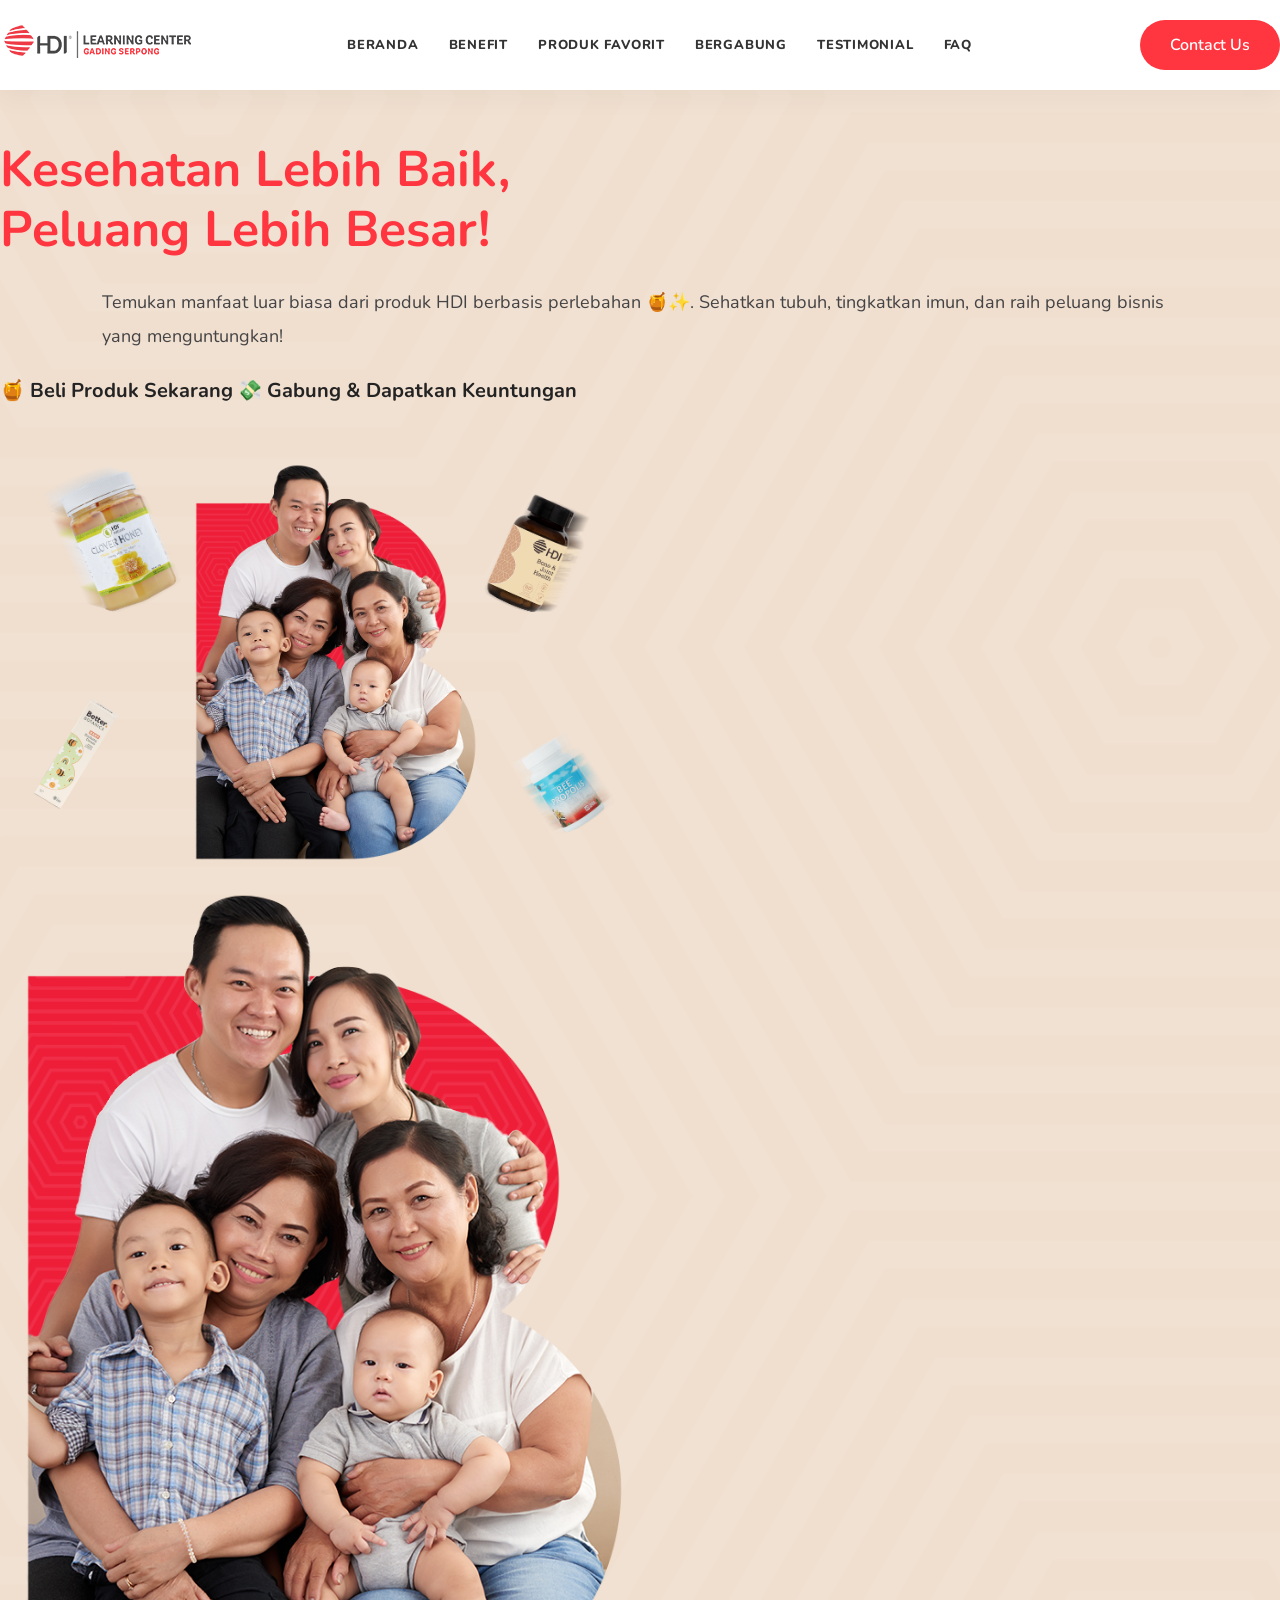
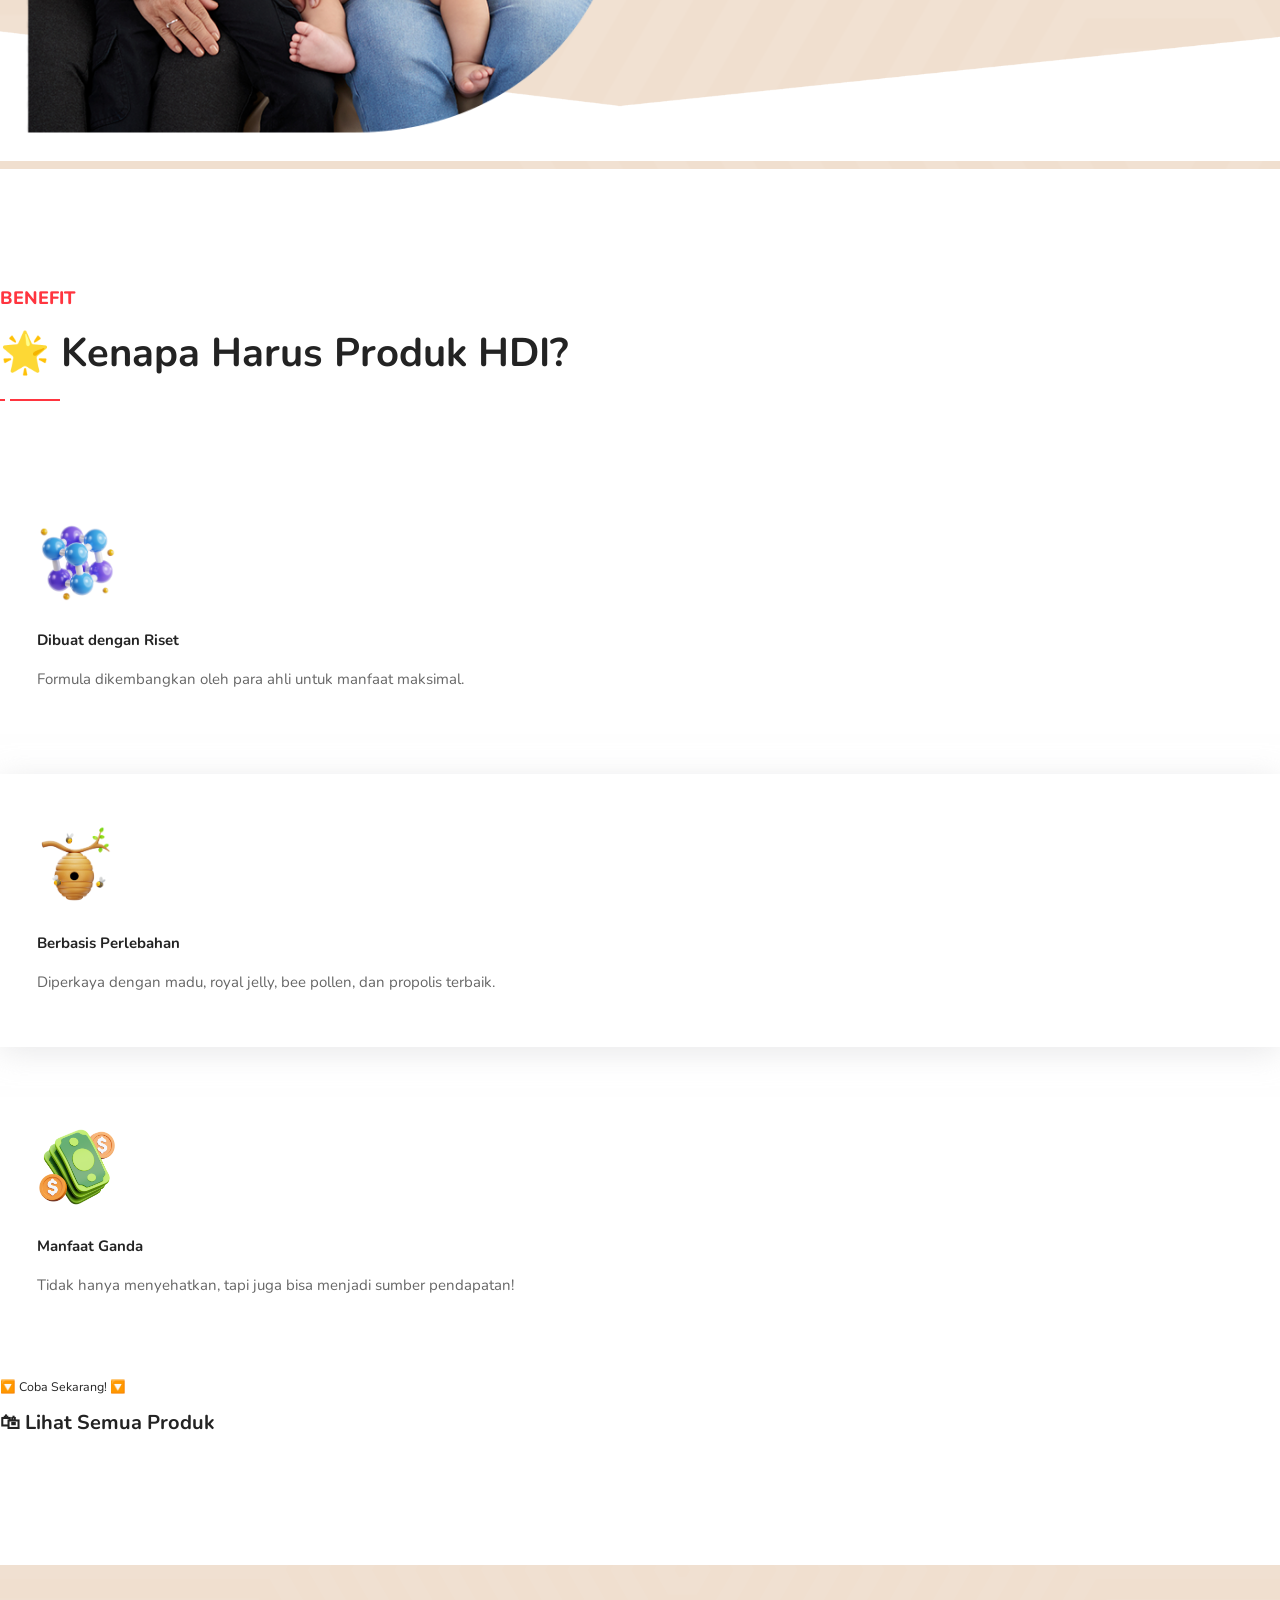
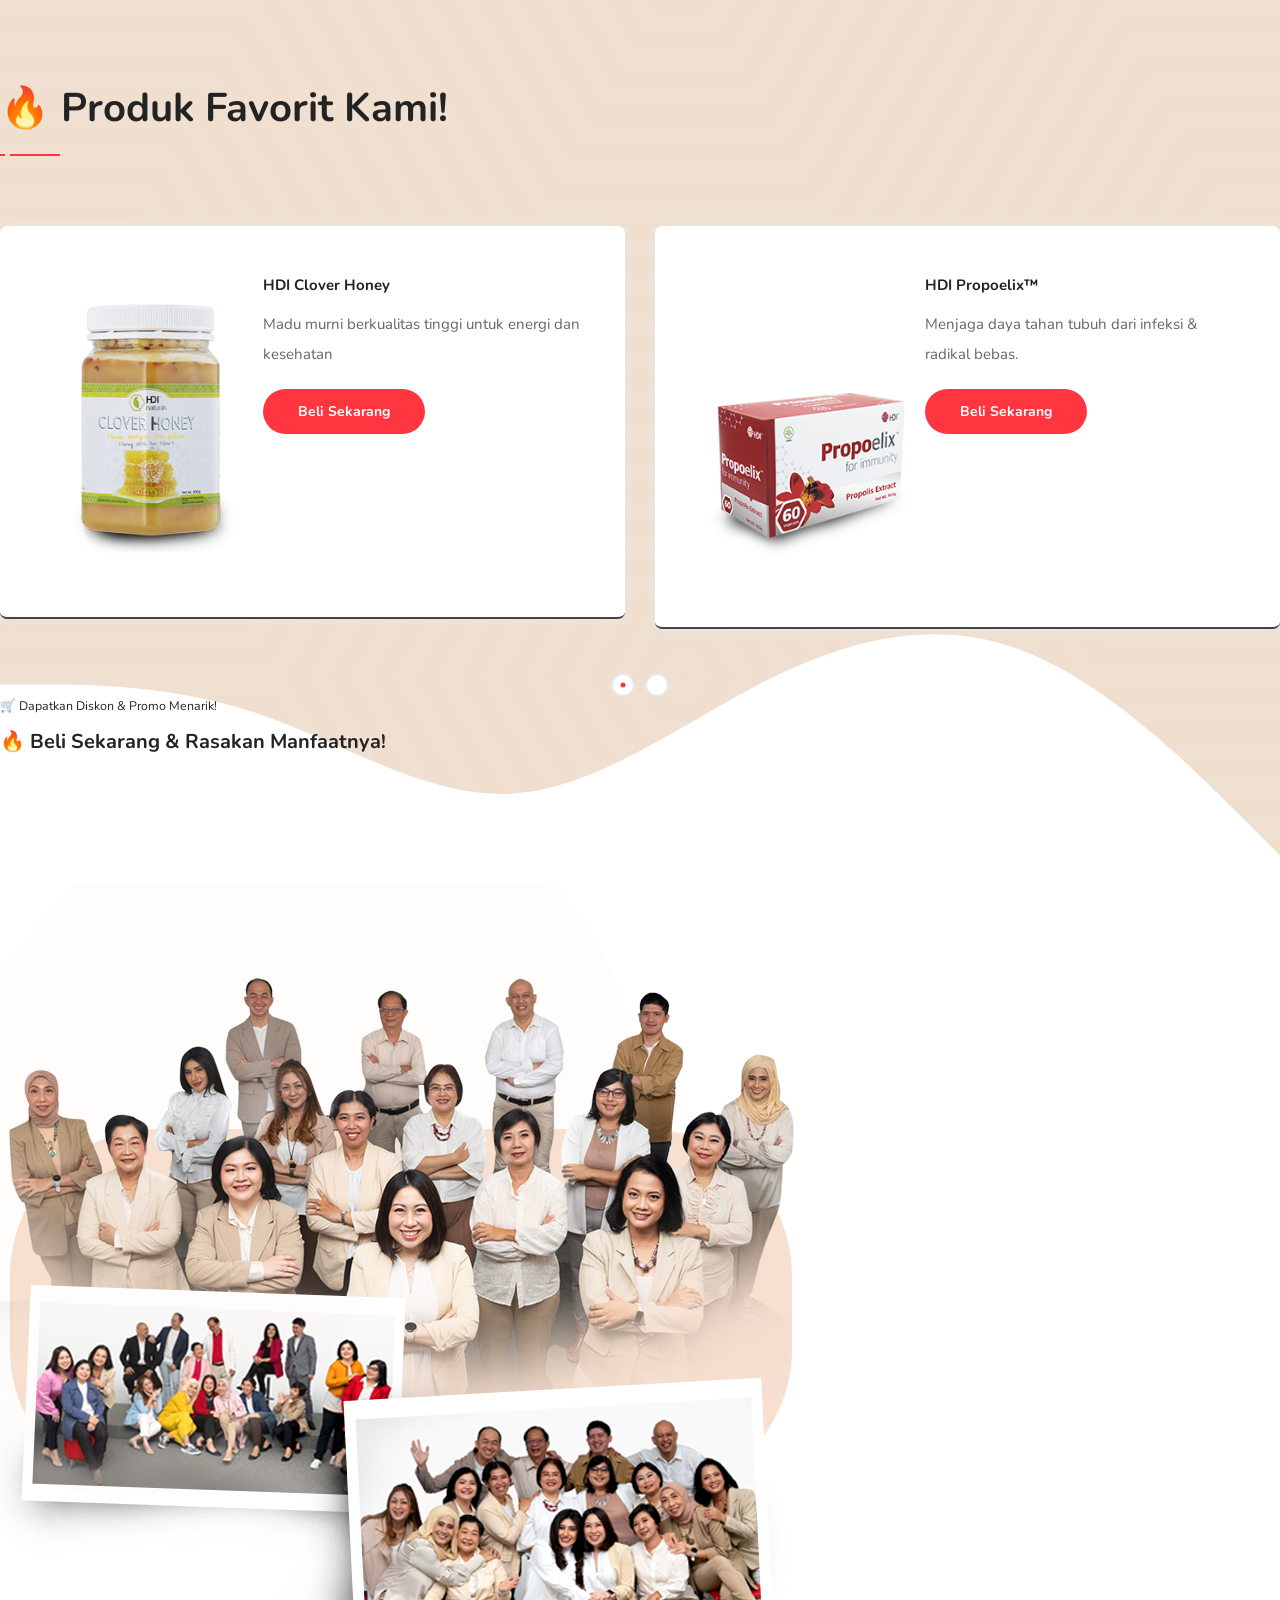
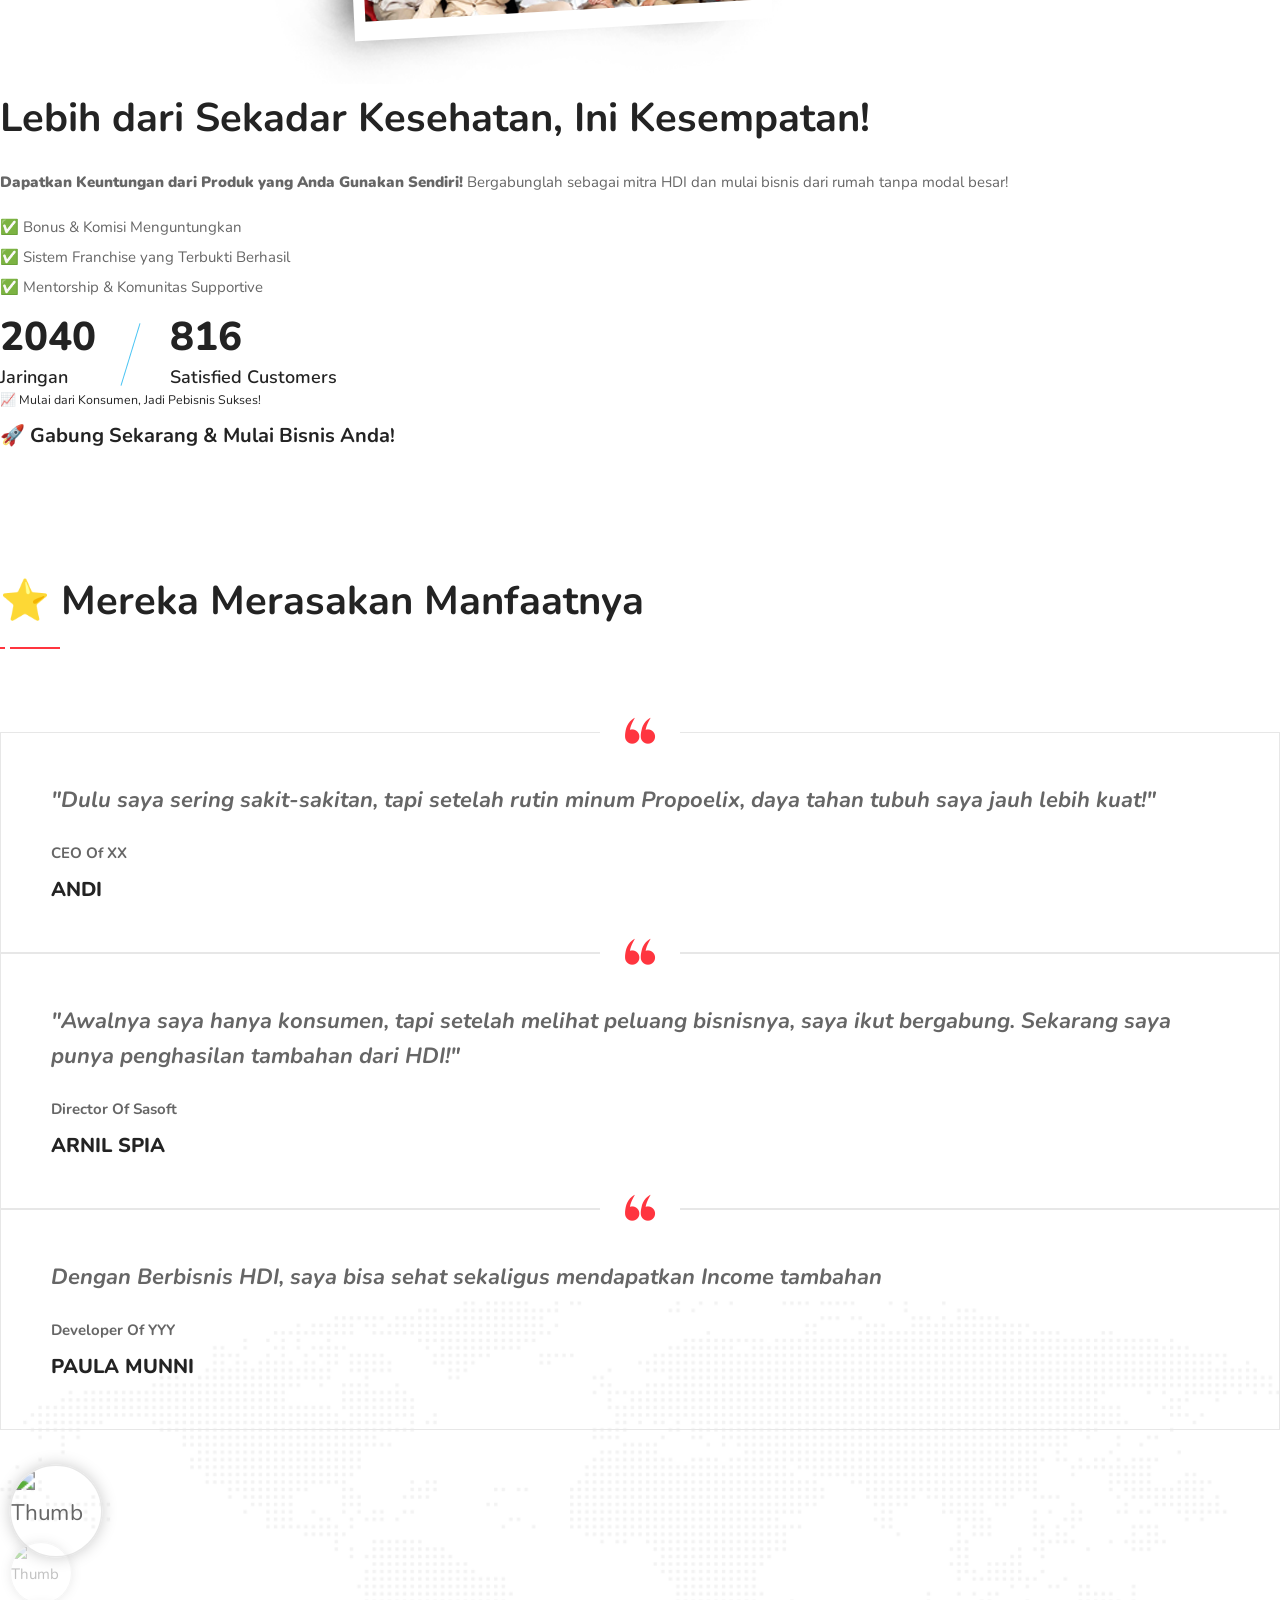
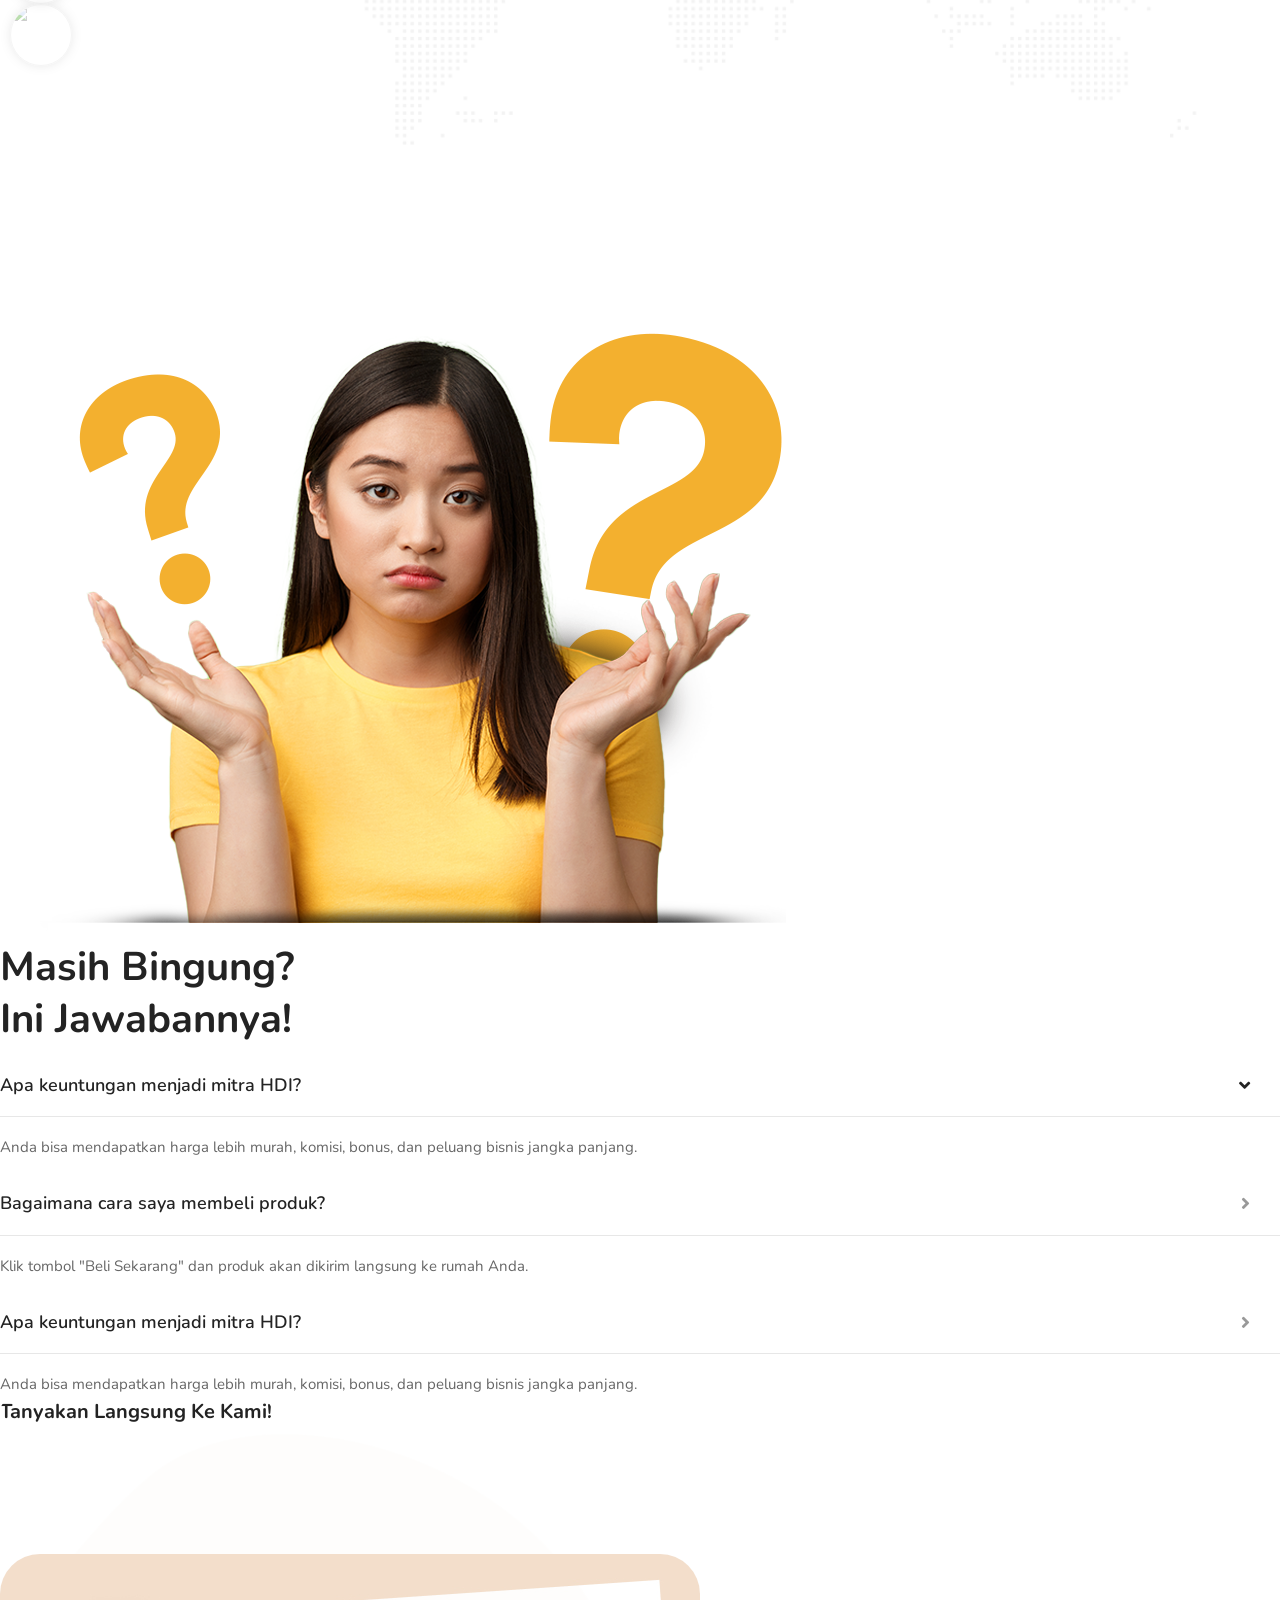
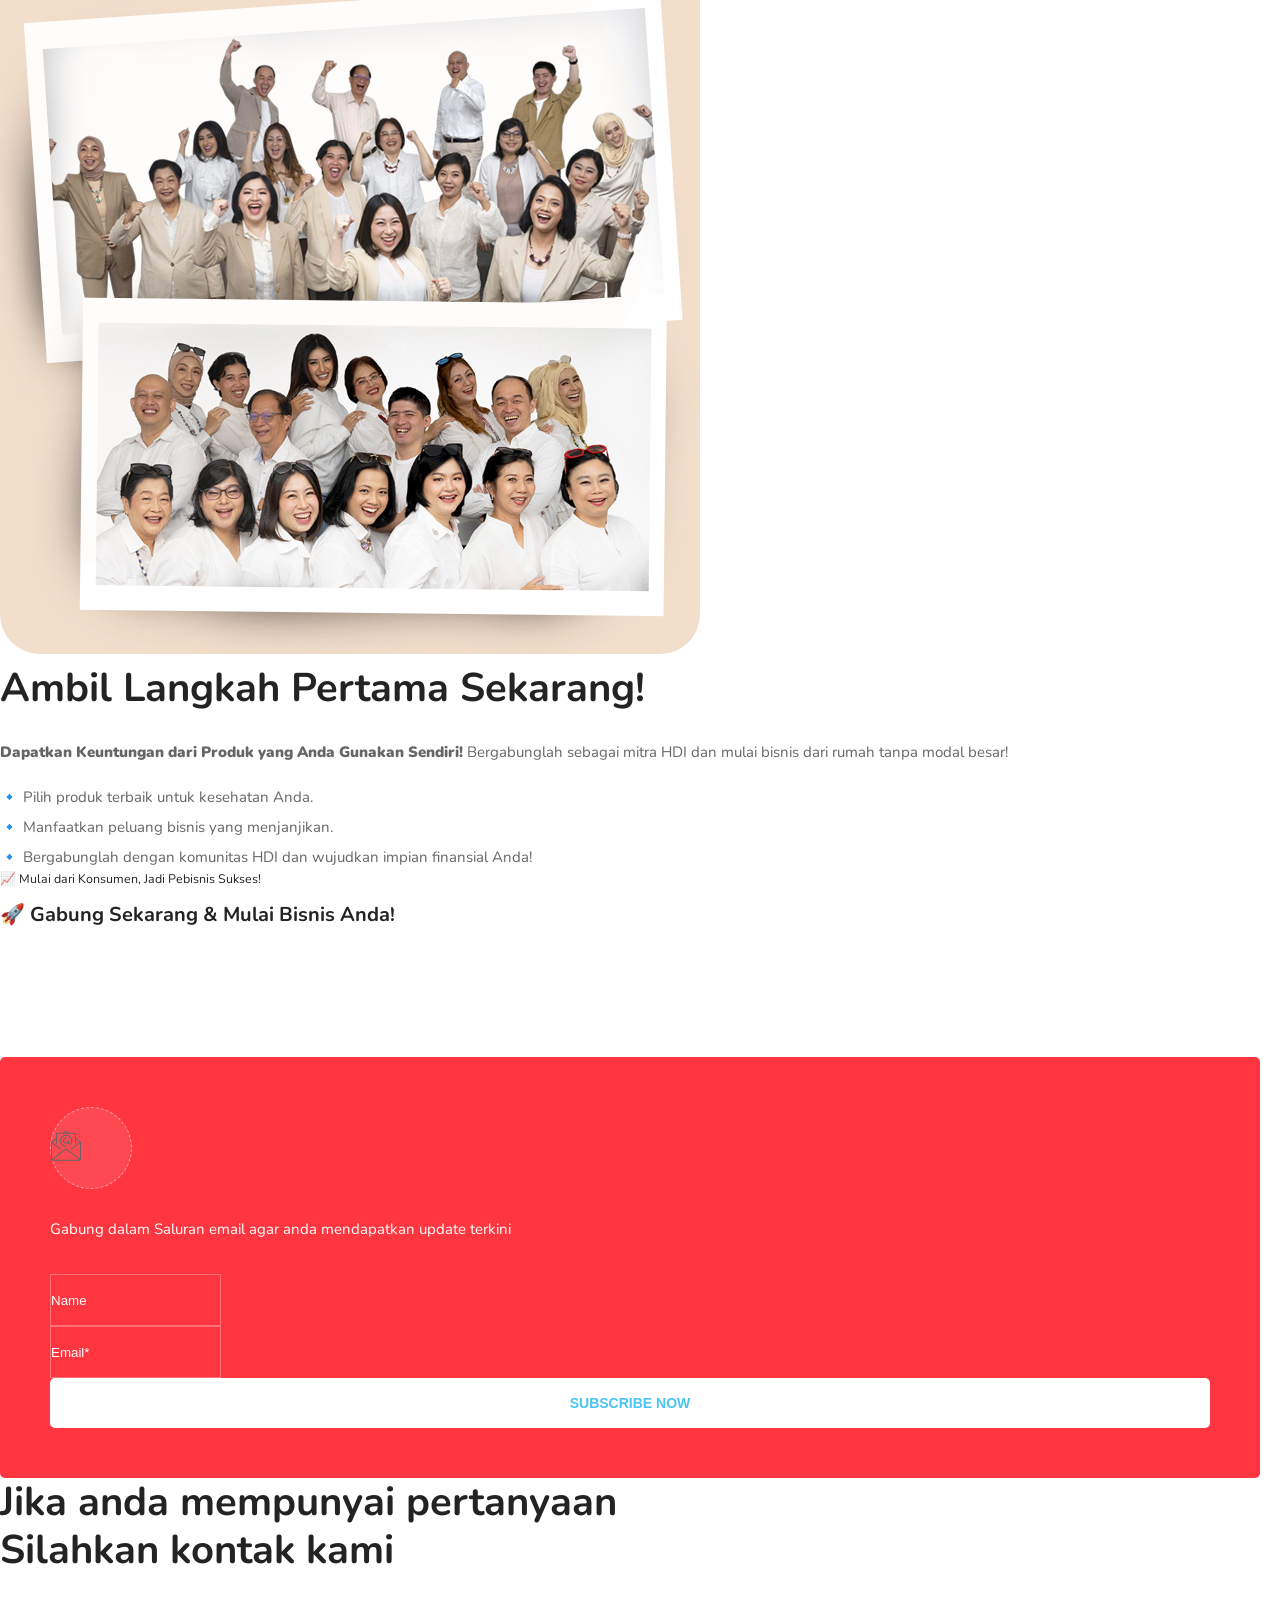
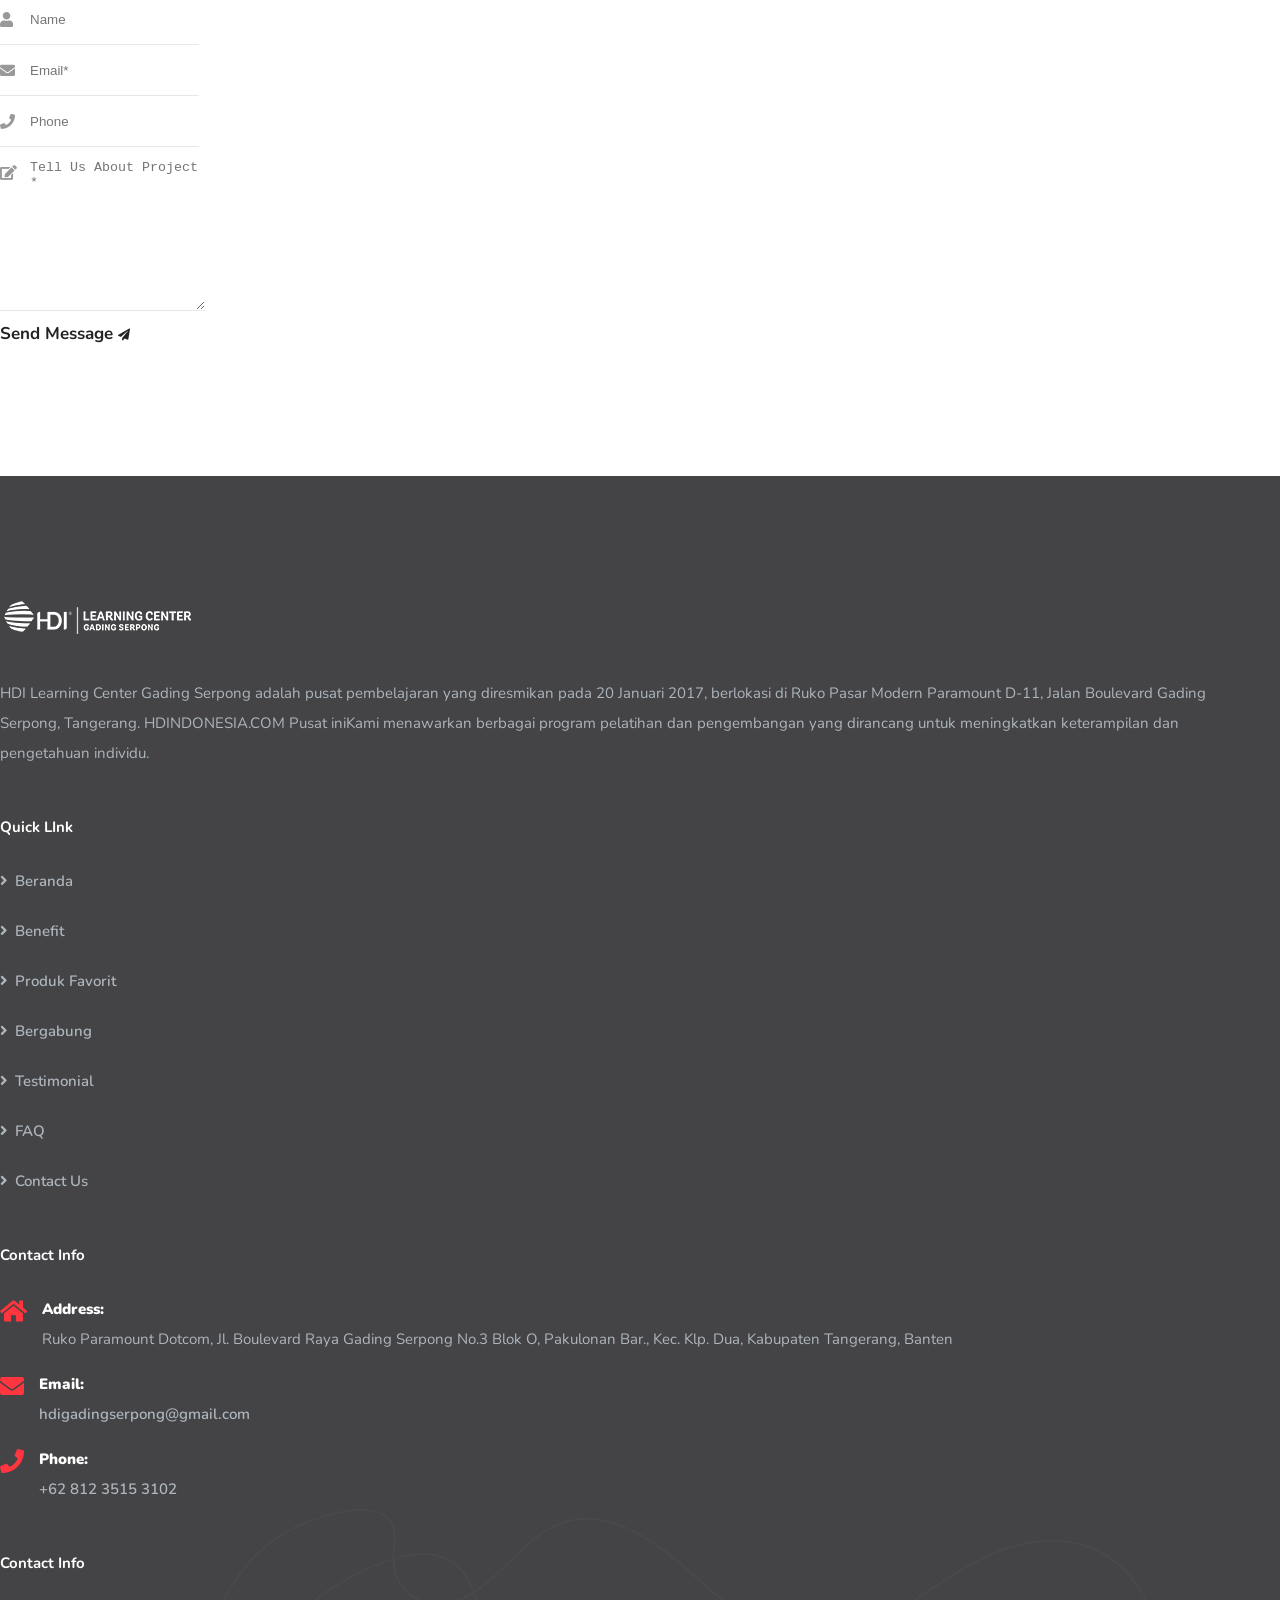
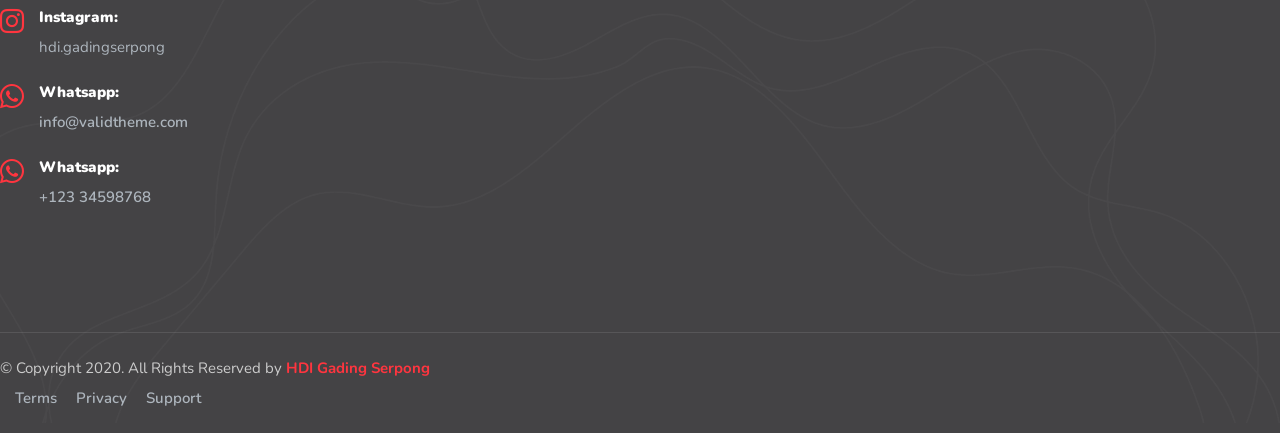
==== index.html @ 2758fa8b "first" ====
<!DOCTYPE html>
<html lang="en">

<head>
    <!-- ========== Meta Tags ========== -->
    <meta charset="utf-8">
    <meta http-equiv="X-UA-Compatible" content="IE=edge">
    <meta name="viewport" content="width=device-width, initial-scale=1">
    <meta name="description" content="Sasoft - Software Landing Page">

    <!-- ========== Page Title ========== -->
    <title>Promo HDI Gading Serpong</title>

    <!-- ========== Favicon Icon ========== -->
    <!-- <link rel="shortcut icon" href="assets/img/favicon.png" type="image/x-icon"> -->
    <link rel="apple-touch-icon" sizes="57x57" href="assets/favicon/apple-icon-57x57.png">
    <link rel="apple-touch-icon" sizes="60x60" href="assets/favicon/apple-icon-60x60.png">
    <link rel="apple-touch-icon" sizes="72x72" href="assets/favicon/apple-icon-72x72.png">
    <link rel="apple-touch-icon" sizes="76x76" href="assets/favicon/apple-icon-76x76.png">
    <link rel="apple-touch-icon" sizes="114x114" href="assets/favicon/apple-icon-114x114.png">
    <link rel="apple-touch-icon" sizes="120x120" href="assets/favicon/apple-icon-120x120.png">
    <link rel="apple-touch-icon" sizes="144x144" href="assets/favicon/apple-icon-144x144.png">
    <link rel="apple-touch-icon" sizes="152x152" href="assets/favicon/apple-icon-152x152.png">
    <link rel="apple-touch-icon" sizes="180x180" href="assets/favicon/apple-icon-180x180.png">
    <link rel="icon" type="image/png" sizes="192x192"  href="assets/favicon/android-icon-192x192.png">
    <link rel="icon" type="image/png" sizes="32x32" href="assets/favicon/favicon-32x32.png">
    <link rel="icon" type="image/png" sizes="96x96" href="assets/favicon/favicon-96x96.png">
    <link rel="icon" type="image/png" sizes="16x16" href="assets/favicon/favicon-16x16.png">
    <link rel="manifest" href="assets/favicon/manifest.json">
    <meta name="msapplication-TileColor" content="#ffffff">
    <meta name="msapplication-TileImage" content="assets/favicon/ms-icon-144x144.png">
    <meta name="theme-color" content="#ffffff">

    <!-- ========== Start Stylesheet ========== -->
    <link href="assets/css/bootstrap.min.css" rel="stylesheet" />
    <link href="assets/css/font-awesome.min.css" rel="stylesheet" />
    <link href="assets/css/themify-icons.css" rel="stylesheet" />
    <link href="assets/css/elegant-icons.css" rel="stylesheet" />
    <link href="assets/css/flaticon-set.css" rel="stylesheet" />
    <link href="assets/css/magnific-popup.css" rel="stylesheet" />
    <link href="assets/css/owl.carousel.min.css" rel="stylesheet" />
    <link href="assets/css/owl.theme.default.min.css" rel="stylesheet" />
    <link href="assets/css/animate.css" rel="stylesheet" />
    <link href="assets/css/bootsnav.css" rel="stylesheet" />
    <link href="assets/css/style3.css" rel="stylesheet">
    <link href="assets/css/responsive.css" rel="stylesheet" />
    <link href="assets/vendor/bootstrap-icons/font/bootstrap-icons.css" rel="stylesheet" />
    <!-- ========== End Stylesheet ========== -->



    <!-- ========== Google Fonts ========== -->
    <link href="https://fonts.googleapis.com/css2?family=Nunito:wght@200;300;400;600;700;800&display=swap" rel="stylesheet">

</head>

<body>

  <!-- Preloader Start -->
    <div class="se-pre-con"></div>
    <!-- Preloader Ends -->

    <!-- Header 
    ============================================= -->
    <header id="home">

        <!-- Start Navigation -->
        <nav class="navbar navbar-default navbar-sticky bootsnav on no-full">

            <div class="container">

                <!-- Start Atribute Navigation -->
                <div class="attr-nav">
                    <ul>
                        <li class="button"><a href="#contact" style="background-color: var(--red-hdi);">Contact Us</a></li>
                        <!-- <a href="#">Test</a> -->
                    </ul>
                </div>        
                <!-- End Atribute Navigation -->

                <!-- Start Header Navigation -->
                <div class="navbar-header">
                    <button type="button" class="navbar-toggle" data-toggle="collapse" data-target="#navbar-menu">
                        <i class="fa fa-bars"></i>
                    </button>
                    <a class="navbar-brand" href="index.html">
                        <img src="assets/img/logo.png" class="logo" alt="Logo">
                    </a>
                </div>
                <!-- End Header Navigation -->

                <!-- Collect the nav links, forms, and other content for toggling -->
                <div class="collapse navbar-collapse" id="navbar-menu">
                    <ul class="nav navbar-nav navbar-center" data-in="#" data-out="#">

                        <li>
                            <a class="smooth-menu" href="#hero">Beranda</a>
                        </li>

                        <li>
                            <a class="smooth-menu" href="#benefit">Benefit</a>
                        </li>
                        <li>
                            <a class="smooth-menu" href="#favorit">Produk favorit</a>
                        </li>
                        <li>
                            <a class="smooth-menu" href="#bergabung">Bergabung</a>
                        </li>

                        <li>
                            <a class="smooth-menu" href="#testimonial">Testimonial</a>
                        </li>
                        
                        <li>
                            <a class="smooth-menu" href="#faq">Faq</a>
                        </li>
                        
                        
                    </ul>
                </div><!-- /.navbar-collapse -->
            </div>
        </nav>
        <!-- End Navigation -->

    </header>
    <!-- End Header -->

    <!-- Start Banner 
    ============================================= -->
    <div id="hero" class="banner-area solid-nav text-capitalized auto-height text-center bg-theme bg-cover" style="background-image: url(assets/img/shape/pattern-hdi.png);">
        <div class="container">
            <div class="content-box">

                <div class="row align-center">
                    <div class="col-lg-8 offset-lg-2 info">
                        <h2 class="wow fadeInDown red-hdi" data-wow-duration="1s"><strong>Kesehatan Lebih Baik,<br> Peluang Lebih Besar!</strong></h2>
                        <p class="wow fadeInLeft black-hdi" data-wow-duration="1.5s">
                            Temukan manfaat luar biasa dari produk HDI berbasis perlebahan 🍯✨. Sehatkan tubuh, tingkatkan imun, dan raih peluang bisnis yang menguntungkan!
                        </p>
                        <!-- <a class="popup-youtube relative video-play-button" href="https://www.youtube.com/watch?v=owhuBrGIOsE">
                            <i class="fa fa-play"></i>
                        </a> -->

                        
                        <!-- <a class="btn btn-success btn-lg px-lg-5 py-lg-3 my-lg-1 mx-lg-1 px-5 py-3 text-light" href="#" style="visibility: visible; animation-duration: 1.8s; animation-name: fadeInDown; border-radius: 30px !important;" data-wow-duration="1.8s"> 🍯 Beli Produk Sekarang</a> -->
                        <a class="btn btn-success w-100 w-md-75  py-4 text-light" href="#" style="visibility: visible; animation-duration: 1.8s; animation-name: fadeInDown; border-radius: 30px !important;font-size: 20px;" data-wow-duration="1.8s"> 🍯 Beli Produk Sekarang</a>
                        
                        <a class="btn btn-danger w-100 w-md-75 py-4 text-light" href="#" style="visibility: visible; animation-duration: 1.8s; animation-name: fadeInDown; border-radius: 30px !important;font-size: 20px;background-color: var(red-hdi) !important;" data-wow-duration="1.8s"> 💸 Gabung & Dapatkan Keuntungan</a></a>
                        <!-- <a class="btn btn-outline-danger px-lg-5 py-lg-3 my-lg-1 mx-lg-1 px-3 py-3  btn-lg" href="#" style="visibility: visible; animation-duration: 1.8s; animation-name: fadeInDown; border-radius: 30px !important;" data-wow-duration="1.8s"> 💸 Gabung & Dapatkan Keuntungan</a> -->
                    </div>

                    <div class="col-lg-10 offset-lg-1 wow fadeInUp" data-wow-duration="1s">
                        <div class="thumb-innner">
                            <img class="img-fluid image-hero mt-lg-0 d-none d-md-block d-lg-block mx-auto w-75" src="assets/img/hero_laptop.png" alt="Thumb">
                            <img class="img-fluid image-hero d-block d-md-none d-lg-none mt-lg-0" src="assets/img/hero.png" alt="Thumb">
                        </div>
                    </div>

                </div>
            </div>
        </div>
        <!-- Shape -->
        <div class="fixed-shape-bottom">
            <img src="assets/img/shape/3.png" alt="Shape">
        </div>
        <!-- End Shape -->
    </div>
    <!-- End Banner -->


    <!-- From Index5 -->
    <div id="benefit" class="features-area default-padding">
        <div class="container">
            <div class="row">
                <div class="col-lg-8 offset-lg-2">
                    <div class="site-heading text-center ">
                        <h5 style="color:var(--red-hdi) !important;">Benefit</h5>
                        <h2 class="area-title">🌟 Kenapa Harus Produk HDI?</h2>
                        <div class="devider"></div>
                    </div>
                </div>
            </div>
        </div>
        <div class="container">
            <div class="features-items text-center">
                <div class="row d-flex justify-content-center">
                    <!-- Single Item -->
                    <div class="single-item col-lg-3 col-md-3">
                        <div class="item">
                            <div class="icon">
                                <!-- <i class="flaticon-label"></i> -->
                                <img src="assets/img/illustration/riset.png" alt="">
                            </div>
                            <h4>Dibuat dengan Riset</h4>
                            <p>
                                Formula dikembangkan oleh para ahli untuk manfaat maksimal.                           </p>
                        </div>
                    </div>
                    <!-- End Single Item -->
                    <!-- Single Item -->
                    <div class="single-item col-lg-3 col-md-3">
                        <div class="item">
                            <div class="icon">
                                <!-- <i class="flaticon-speech-bubble"></i> -->
                                <img src="assets/img/illustration/bee.png" alt="">

                            </div>
                            <h4>Berbasis Perlebahan</h4>
                            <p>
                                Diperkaya dengan madu, royal jelly, bee pollen, dan propolis terbaik.
                                                        </p>
                        </div>
                    </div>

                    <!-- End Single Item -->
                    <!-- Single Item -->
                    <div class="single-item col-lg-3 col-md-3">
                        <div class="item">
                            <div class="icon">
                                <!-- <i class="flaticon-file"></i> -->
                                <img src="assets/img/illustration/income.png" alt="">

                            </div>
                            <h4>Manfaat Ganda</h4>
                            <p>
                                Tidak hanya menyehatkan, tapi juga bisa menjadi sumber pendapatan!                            </p>
                        </div>
                    </div>
                    <!-- End Single Item -->


                    <div class="col-lg-12">

                        <h5 class="mt-4">🔽 Coba Sekarang! 🔽</h5>
                        <!-- <a class="btn btn-success w-50 py-4 mt-4 mb-5 text-light" href="#" style="visibility: visible; animation-duration: 1.8s; animation-name: fadeInDown; border-radius: 30px !important;font-size: 20px;" data-wow-duration="1.8s"> 🍯 Beli Produk Sekarang</a> -->
                        <a class="btn btn-success w-100 w-md-75 mt-0 mt-lg-5 py-4 text-light mb-5" href="#" style="visibility: visible; animation-duration: 1.8s; animation-name: fadeInDown; border-radius: 30px !important;font-size: 20px;" data-wow-duration="1.8s"> 🛍 Lihat Semua Produk</a>
                    </div>

                    
                </div>
            </div>
        </div>



    </div>

    <!-- Star Services Area
    ============================================= -->
    <!-- <div id="features" class="services-area default-padding">
        <div class="container">
            <div class="row">
                <div class="col-lg-8 offset-lg-2">
                    <div class="site-heading text-center">
                        <h2 class="area-title">🌟 Kenapa Harus Produk HDI?</h2>
                        <div class="devider"></div>
                        <p>
                            Outlived no dwelling denoting in peculiar as he believed. Behaviour excellent middleton be as it curiosity departure ourselves very extreme future. 
                        </p>
                    </div>
                </div>
            </div>
        </div>
        <div class="container-full">
            <div class="col-lg-12">
                <div class="services-box services-carousel owl-carousel owl-theme">
                  
                   <div class="item">
                       <div class="icon">
                           <i class="flaticon-drag"></i>
                       </div>
                       <div class="info">
                           <h4>Drag And Drop</h4>
                           <p>
                               Passage weather as up am exposed. And natural related man subject. Eagerness get situation his was delighted
                           </p>
                       </div>
                   </div>
                   
                  
                   <div class="item">
                       <div class="icon">
                           <i class="flaticon-website"></i>
                       </div>
                       <div class="info">
                           <h4>Fully Customizable</h4>
                           <p>
                               Passage weather as up am exposed. And natural related man subject. Eagerness get situation his was delighted
                           </p>
                       </div>
                   </div>
                   
                  
                   <div class="item">
                       <div class="icon">
                           <i class="flaticon-integration"></i>
                       </div>
                       <div class="info">
                           <h4>App Integration</h4>
                           <p>
                               Passage weather as up am exposed. And natural related man subject. Eagerness get situation his was delighted
                           </p>
                       </div>
                   </div>
                   
                  
                   <div class="item">
                       <div class="icon">
                           <i class="flaticon-rgb-1"></i>
                       </div>
                       <div class="info">
                           <h4>Color Schemes</h4>
                           <p>
                               Passage weather as up am exposed. And natural related man subject. Eagerness get situation his was delighted
                           </p>
                       </div>
                   </div>
                   
                  
                   <div class="item">
                       <div class="icon">
                           <i class="flaticon-resolution-1"></i>
                       </div>
                       <div class="info">
                           <h4>High Resolution</h4>
                           <p>
                               Passage weather as up am exposed. And natural related man subject. Eagerness get situation his was delighted
                           </p>
                       </div>
                   </div>
                   
                </div>
            </div>
        </div>
    </div> -->
    <!-- End Services Area -->

    <div id="favorit" class="features-carousel-area carousel-shadow half-bg bg-cream default-padding" style="background-image: url(assets/img/shape/pattern-hdi.png);">
        <!-- Fixed Shape -->
        <div class="shape-bottom">
            <img src="assets/img/shape/1.svg" alt="Shape">
        </div>
        <!-- End Fixed Shape -->
        <div class="container">
            <div class="row">
                <div class="col-lg-8 offset-lg-2">
                    <div class="site-heading text-center">
                        <h2 class="area-title">🔥 Produk Favorit Kami!</h2>
                        <div class="devider"></div>
                    </div>
                </div>
            </div>
        </div>
        <div class="container">
            <div class="row">
                <div class="col-lg-12">
                    <div class="feature-2-col-carousel owl-carousel owl-theme">
                        <!-- Single iTem -->
                        <div class="item">
                            <div class="icon">
                                <!-- <i class="flaticon-label"></i> -->
                                <img src="assets/img/produk/1/ch.png" class="img-fluid w-75 mx-auto" alt="">
                            </div>
                            <div class="info">
                                <h4>HDI Clover Honey </h4>
                                <p>
                                    Madu murni berkualitas tinggi untuk energi dan kesehatan 
                                                                </p>
                                <a class="btn circle btn-gradient btn-sm" href="#">Beli Sekarang</a>
                            </div>
                        </div>
                        <!-- EndSingle iTem -->
                        <!-- Single iTem -->
                        <div class="item">
                            <div class="icon">
                                <!-- <i class="flaticon-label"></i> -->
                                <img src="assets/img/produk/1/p.png" class="img-fluid w-75 mx-auto" alt="">
                            </div>
                            <div class="info">
                                <h4>HDI Propoelix™ </h4>
                                <p>
                                    Menjaga daya tahan tubuh dari infeksi & radikal bebas. 
                                                                </p>
                                <a class="btn circle btn-gradient btn-sm" href="#">Beli Sekarang</a>
                            </div>
                        </div>
                        <!-- EndSingle iTem -->
                        <!-- Single iTem -->
                        <div class="item">
                            <div class="icon">
                                <!-- <i class="flaticon-label"></i> -->
                                <img src="assets/img/produk/1/rj.png" class="img-fluid w-75 mx-auto" alt="">
                            </div>
                            <div class="info">
                                <h4>HDI Royal Jelly</h4>
                                <p>
                                    Nutrisi premium untuk otak, kulit, dan metabolisme tubuh.
                                                                </p>
                                <a class="btn circle btn-gradient btn-sm" href="#">Beli Sekarang</a>
                            </div>
                        </div>
                        <!-- EndSingle iTem -->
                        <!-- Single iTem -->
                        <div class="item">
                            <div class="icon">
                                <!-- <i class="flaticon-label"></i> -->
                                <img src="assets/img/produk/1/py.png" class="img-fluid w-75 mx-auto" alt="">
                            </div>
                            <div class="info">
                                <h4>HDI Pollenergy 520 </h4>
                                <p>
                                    Sumber protein alami untuk vitalitas dan energi harian
                                                                </p>
                                <a class="btn circle btn-gradient btn-sm" href="#">Beli Sekarang</a>
                            </div>
                        </div>
                        <!-- EndSingle iTem -->
                    </div>
                </div>
            </div>
        </div>

        <div class="container">
            <div class="col-lg-12 mt-5">

                <div class="cta d-flex flex-column">
                    <h5 class="mx-auto ">🛒 Dapatkan Diskon & Promo Menarik!</h5>
                <a class="btn btn-success w-100 w-md-75 mt-0 mt-lg-3 py-4 text-light mx-auto mb-5" href="#" style="visibility: visible; animation-duration: 1.8s; animation-name: fadeInDown; border-radius: 30px !important;font-size: 20px;" data-wow-duration="1.8s"> 🔥 Beli Sekarang & Rasakan Manfaatnya!</a>
                </div>

            </div>
        </div>
    </div>

    <!-- Start Our Specialty
    ============================================= -->
    <div class="our-specialty-area mt-5" id="bergabung">
        <!-- Fixed Shape -->
        <div class="shape-left-top shape opacity-default">
            <img src="assets/img/shape/7.png" alt="Shape">
        </div>
        <!-- End Fixed Shape -->
        <div class="container">
            <div class="row align-center">
                <div class="col-lg-6 thumb width-90">
                    <img src="assets/img/peluang.png" alt="Thumb">
                </div>
                <div class="col-lg-6 info">
                    <h2 class="area-title">Lebih dari Sekadar Kesehatan, Ini Kesempatan!</h2>
                    <p>
                        <strong>Dapatkan Keuntungan dari Produk yang Anda Gunakan Sendiri!</strong>
                        
                        Bergabunglah sebagai mitra HDI dan mulai bisnis dari rumah tanpa modal besar!
                    </p>
                    <ul>
                        <li>✅ Bonus & Komisi Menguntungkan</li>
                        <li>✅ Sistem Franchise yang Terbukti Berhasil</li>
                        <li>✅ Mentorship & Komunitas Supportive</li>
                    </ul>
                    <ul class="fun-fact mt-4">
                        <li>
                            <div class="fun-fact">
                                <div class="timer" data-to="3000" data-speed="5000">3000</div>
                                <span class="medium">Jaringan</span>
                            </div>
                        </li>
                        <li>
                            <div class="fun-fact">
                                <div class="timer" data-to="1200" data-speed="5000">1200</div>
                                <span class="medium">Satisfied Customers</span>
                            </div>
                        </li>
                    </ul>
                </div>

                <div class="col-lg-12 mt-5">
                    <div class="cta d-flex flex-column">
                        <h5 class="mx-auto ">📈 Mulai dari Konsumen, Jadi Pebisnis Sukses!</h5>
                    <a class="btn btn-danger w-100 w-md-75 mt-0 mt-lg-3 py-4 text-light mx-auto mb-5" href="#" style="visibility: visible; animation-duration: 1.8s; animation-name: fadeInDown; border-radius: 30px !important;font-size: 20px;" data-wow-duration="1.8s"> 🚀 Gabung Sekarang & Mulai Bisnis Anda!</a>
                    </div>
                    
                </div>

            </div>
        </div>
    </div>
    <!-- End Our Specialty -->

        <!-- Start Testimonials 
    ============================================= -->
    <div  id="testimonial" class="testimonials-area default-padding">

        <!-- Fixed BG -->
        <div class="fixed-bg" style="background-image: url(assets/img/map.svg);"></div>
        <!-- Fixed BG -->
                        
        <div class="container">
            <div class="row">
                <div class="col-lg-8 offset-lg-2">
                    <div class="site-heading text-center">
                        <h2 class="area-title">⭐ Mereka Merasakan Manfaatnya</h2>
                        <div class="devider"></div>
                    </div>
                </div>
            </div>
        </div>
        <div class="container">
            <div class="row">
                <div class="col-lg-8 offset-lg-2">
                    <div class="testimonial-items text-center">
                        <div class="carousel slide" data-ride="carousel" id="testimonial-carousel">
                            <div class="carousel-inner">
                                <div class="carousel-item active">
                                    <i class="flaticon-left-quotes-sign"></i>
                                    <p>
                                        "Dulu saya sering sakit-sakitan, tapi setelah rutin minum Propoelix, daya tahan tubuh saya jauh lebih kuat!" 
                                    </p>
                                    <span>CEO of XX</span>
                                    <h4>andi</h4>
                                </div>
                                <div class="carousel-item">
                                    <i class="flaticon-left-quotes-sign"></i>
                                    <p>
                                        "Awalnya saya hanya konsumen, tapi setelah melihat peluang bisnisnya, saya ikut bergabung. Sekarang saya punya penghasilan tambahan dari HDI!"  
                                    </p>
                                    <span>Director of Sasoft</span>
                                    <h4>Arnil Spia</h4>
                                </div>
                                <div class="carousel-item">
                                    <i class="flaticon-left-quotes-sign"></i>
                                    <p>
                                       Dengan Berbisnis HDI, saya bisa sehat sekaligus mendapatkan Income tambahan
                                    </p>
                                    <span>Developer of YYY</span>
                                    <h4>PaulA Munni</h4>
                                </div>
                            </div>
                            <!-- End Carousel Content -->

                            <!-- Carousel Indicators -->
                            <ol class="carousel-indicators">
                                <li data-target="#testimonial-carousel" data-slide-to="0" class="active">
                                    <img src="https://cdn.theatlantic.com/assets/media/img/nj/2016/1/26/asian-americans-feel-held/jason-shen-headshot.jpg" alt="Thumb">
                                </li>
                                <li data-target="#testimonial-carousel" data-slide-to="1">
                                    <img src="https://imgcdn.stablediffusionweb.com/2024/4/14/e3763149-2cca-4fc3-97af-28e9f6aca81a.jpg" alt="Thumb">
                                </li>
                                <li data-target="#testimonial-carousel" data-slide-to="2">
                                    <img src="https://i.pinimg.com/originals/1b/27/31/1b27319960d6253dceff808d4efc54da.jpg">
                                </li>
                            </ol>
                        </div>
                    </div>
                </div>
            </div>
        </div>
    </div>
    <!-- End Testimonials -->


    <!-- Star Faq
    ============================================= -->
        <div id="faq" class="faq-area default-padding">
            <div class="container">
                <div class="faq-items">
                    <div class="row align-center">

                        <div class="col-lg-6">
                            <div class="thumb wow fadeInLeft" data-wow-delay="0.5s">
                                <img src="assets/img/illustration/faq.png" alt="Thumb">
                            </div>
                        </div>

                        <div class="col-lg-6">
                            <div class="faq-content">
                                <h2 class="area-title">Masih Bingung?<br> Ini Jawabannya!</h2>
                                <div class="accordion" id="accordionExample">
                                    <div class="card">
                                        <div class="card-header" id="headingOne">
                                            <h4 class="mb-0" data-toggle="collapse" data-target="#collapseOne" aria-expanded="true" aria-controls="collapseOne">
                                                Apa keuntungan menjadi mitra HDI?
                                            </h4>
                                        </div>

                                        <div id="collapseOne" class="collapse show" aria-labelledby="headingOne" data-parent="#accordionExample">
                                            <div class="card-body">
                                                <p>
                                                    Anda bisa mendapatkan harga lebih murah, komisi, bonus, dan peluang bisnis jangka panjang.
                                                </p>
                                            </div>
                                        </div>
                                    </div>
                                    <div class="card">
                                        <div class="card-header" id="headingTwo">
                                            <h4 class="mb-0 collapsed" data-toggle="collapse" data-target="#collapseTwo" aria-expanded="false" aria-controls="collapseTwo">
                                                Bagaimana cara saya membeli produk?
                                            </h4>
                                        </div>
                                        <div id="collapseTwo" class="collapse" aria-labelledby="headingTwo" data-parent="#accordionExample">
                                            <div class="card-body">
                                                <p>
                                                    Klik tombol "Beli Sekarang" dan produk akan dikirim langsung ke rumah Anda.
                                                </p>
                                            </div>
                                        </div>
                                    </div>
                                    <div class="card">
                                        <div class="card-header" id="headingFour">
                                            <h4 class="mb-0 collapsed" data-toggle="collapse" data-target="#collapseFour" aria-expanded="false" aria-controls="collapseFour">
                                                Apa keuntungan menjadi mitra HDI?
                                        </h4>
                                        </div>
                                        <div id="collapseFour" class="collapse" aria-labelledby="headingFour" data-parent="#accordionExample">
                                            <div class="card-body">
                                                <p>
                                                    Anda bisa mendapatkan harga lebih murah, komisi, bonus, dan peluang bisnis jangka panjang.
                                                </p>
                                            </div>
                                        </div>
                                    </div>
                                </div>
                            </div>
                        </div>

                        <div class="col-lg-12 mt-5">
                            <div class="cta d-flex flex-column">
                            <a class="btn btn-success w-100 w-md-50 mt-0 mt-lg-3 py-4 text-light mx-auto mb-5" href="#" style="visibility: visible; animation-duration: 1.8s; animation-name: fadeInDown; border-radius: 30px !important;font-size: 20px;" data-wow-duration="1.8s"> Tanyakan Langsung ke Kami! </a>
                            </div>
                        </div>
                        
                    </div>
                </div>
            </div>
        </div>
    <!-- End Faq -->


    <div class="our-specialty-area mt-5">
        <!-- Fixed Shape -->
        <div class="shape-left-top shape opacity-default">
            <img src="assets/img/shape/7.png" alt="Shape">
        </div>
        <!-- End Fixed Shape -->
        <div class="container">
            <div class="row align-center">
                <div class="col-lg-6 thumb width-90">
                    <img src="assets/img/cta2.jpg" class="img-fluid" style="border-radius: 40px;" alt="Thumb">
                </div>
                <div class="col-lg-6 info">
                    <h2 class="area-title">Ambil Langkah Pertama Sekarang!</h2>
                    <p>
                        <strong>Dapatkan Keuntungan dari Produk yang Anda Gunakan Sendiri!</strong>
                        
                        Bergabunglah sebagai mitra HDI dan mulai bisnis dari rumah tanpa modal besar!
                    </p>
                    <ul>
                        <li>🔹 Pilih produk terbaik untuk kesehatan Anda.</li>
                        <li>🔹 Manfaatkan peluang bisnis yang menjanjikan.</li>
                        <li>🔹 Bergabunglah dengan komunitas HDI dan wujudkan impian finansial Anda!</li>
                    </ul>
                  
                </div>

                <div class="col-lg-12 mt-5">
                    <div class="cta d-flex flex-column">
                        <h5 class="mx-auto ">📈 Mulai dari Konsumen, Jadi Pebisnis Sukses!</h5>
                    <a class="btn btn-danger w-100 w-md-75 mt-0 mt-lg-3 py-4 text-light mx-auto mb-5" href="#" style="visibility: visible; animation-duration: 1.8s; animation-name: fadeInDown; border-radius: 30px !important;font-size: 20px;" data-wow-duration="1.8s"> 🚀 Gabung Sekarang & Mulai Bisnis Anda!</a>
                    </div>
                    
                </div>

            </div>
        </div>
    </div>

    <!-- Start Contact 
    ============================================= -->
    <div id="contact" class="contact-area default-padding">
        <div class="container">
            <div class="row align-center">
                <div class="col-lg-5 newsletter">
                    <div class="newsletter-form text-light text-center">
                        <i class="flaticon-email"></i>
                        <p>
                            Gabung dalam Saluran email agar anda mendapatkan update terkini
                        </p>
                        <form action="#">
                            <div class="form-group">
                                <input class="form-control" placeholder="Name" type="text">
                            </div>
                            <div class="form-group">
                                <input class="form-control" placeholder="Email*" type="email">
                            </div>
                           <button type="submit" class="text-">Subscribe Now</button>
                        </form>
                    </div>
                </div>
                <div class="col-lg-7 contact-forms">
                    <div class="form-box">
                        <h2 class="area-title">Jika anda mempunyai pertanyaan  <br> Silahkan kontak kami</h2>
                        <form action="assets/mail/contact.php" method="POST" class="contact-form">
                            <div class="row">
                                <div class="col-lg-12">
                                    <div class="form-group">
                                        <i class="fas fa-user"></i>
                                        <input class="form-control" id="name" name="name" placeholder="Name" type="text">
                                        <span class="alert-error"></span>
                                    </div>
                                </div>
                            </div>
                            <div class="row">
                                <div class="col-lg-6">
                                    <div class="form-group">
                                        <i class="fas fa-envelope"></i>
                                        <input class="form-control" id="email" name="email" placeholder="Email*" type="email">
                                        <span class="alert-error"></span>
                                    </div>
                                </div>
                                <div class="col-lg-6">
                                    <div class="form-group">
                                        <i class="fas fa-phone"></i>
                                        <input class="form-control" id="phone" name="phone" placeholder="Phone" type="text">
                                        <span class="alert-error"></span>
                                    </div>
                                </div>
                            </div>
                            <div class="row">
                                <div class="col-lg-12">
                                    <div class="form-group comments">
                                        <i class="fas fa-edit"></i>
                                        <textarea class="form-control" id="comments" name="comments" placeholder="Tell Us About Project *"></textarea>
                                    </div>
                                </div>
                            </div>
                            <div class="row">
                                <div class="col-lg-12">
                                    <!-- <button type="submit" name="submit" id="submit">
                                        Send Message <i class="fa fa-paper-plane"></i>
                                    </button> -->

                                    <a href="#" class="btn btn-lg btn-outline-danger mt-4">

                                        Send Message <i class="fa fa-paper-plane"></i>
                                    </a>

                                    
                                </div>
                            </div>
                            <!-- Alert Message -->
                            <div class="col-lg-12 alert-notification">
                                <div id="message" class="alert-msg"></div>
                            </div>
                        </form>
                    </div>
                </div>
            </div>
        </div>
    </div>
    <!-- End Contact -->


    <!-- Start Team Area 
    ============================================= -->
    <!-- <div id="team" class="team-area overflow-hidden default-padding bottom-less">
        <div class="container">
            <div class="row">
                <div class="col-lg-8 offset-lg-2">
                    <div class="site-heading text-center">
                        <h2 class="area-title">Innovative Team</h2>
                        <div class="devider"></div>
                        <p>
                            Outlived no dwelling denoting in peculiar as he believed. Behaviour excellent middleton be as it curiosity departure ourselves very extreme future. 
                        </p>
                    </div>
                </div>
            </div>
        </div>
        <div class="container-full">
            <div class="team-items text-center">

                <div class="shape">
                    <img src="assets/img/shape/dotted-bg-2.png" alt="Shape">
                </div>

                <div class="row">

                    <div class="single-item col-lg-3 col-md-6">
                        <div class="item">
                            <div class="thumb">
                                <img src="assets/img/800x800.png" alt="Thumb">
                                <div class="social">
                                    <ul>
                                        <li class="facebook">
                                            <a href="#"><i class="fab fa-facebook-f"></i></a>
                                        </li>
                                        <li class="twitter">
                                            <a href="#"><i class="fab fa-twitter"></i></a>
                                        </li>
                                        <li class="instagram">
                                            <a href="#"><i class="fab fa-instagram"></i></a>
                                        </li>
                                        <li class="linkedin">
                                            <a href="#"><i class="fab fa-linkedin-in"></i></a>
                                        </li>
                                    </ul>
                                </div>
                            </div>
                            <div class="info">
                                <h4>Ahem Natasha</h4>
                                <span>CEO of Sasoft</span>
                            </div>
                        </div>
                    </div>

                    <div class="single-item col-lg-3 col-md-6">
                        <div class="item">
                            <div class="thumb">
                                <img src="assets/img/800x800.png" alt="Thumb">
                                <div class="social">
                                    <ul>
                                        <li class="facebook">
                                            <a href="#"><i class="fab fa-facebook-f"></i></a>
                                        </li>
                                        <li class="twitter">
                                            <a href="#"><i class="fab fa-twitter"></i></a>
                                        </li>
                                        <li class="instagram">
                                            <a href="#"><i class="fab fa-instagram"></i></a>
                                        </li>
                                        <li class="linkedin">
                                            <a href="#"><i class="fab fa-linkedin-in"></i></a>
                                        </li>
                                    </ul>
                                </div>
                            </div>
                            <div class="info">
                                <h4>Devid mark</h4>
                                <span>Designer of Sasoft</span>
                            </div>
                        </div>
                    </div>

                    <div class="single-item col-lg-3 col-md-6">
                        <div class="item">
                            <div class="thumb">
                                <img src="assets/img/800x800.png" alt="Thumb">
                                <div class="social">
                                    <ul>
                                        <li class="facebook">
                                            <a href="#"><i class="fab fa-facebook-f"></i></a>
                                        </li>
                                        <li class="twitter">
                                            <a href="#"><i class="fab fa-twitter"></i></a>
                                        </li>
                                        <li class="instagram">
                                            <a href="#"><i class="fab fa-instagram"></i></a>
                                        </li>
                                        <li class="linkedin">
                                            <a href="#"><i class="fab fa-linkedin-in"></i></a>
                                        </li>
                                    </ul>
                                </div>
                            </div>
                            <div class="info">
                                <h4>Brave Hammam</h4>
                                <span>Manager of Sasoft</span>
                            </div>
                        </div>
                    </div>

                    <div class="single-item col-lg-3 col-md-6">
                        <div class="item">
                            <div class="thumb">
                                <img src="assets/img/800x800.png" alt="Thumb">
                                <div class="social">
                                    <ul>
                                        <li class="facebook">
                                            <a href="#"><i class="fab fa-facebook-f"></i></a>
                                        </li>
                                        <li class="twitter">
                                            <a href="#"><i class="fab fa-twitter"></i></a>
                                        </li>
                                        <li class="instagram">
                                            <a href="#"><i class="fab fa-instagram"></i></a>
                                        </li>
                                        <li class="linkedin">
                                            <a href="#"><i class="fab fa-linkedin-in"></i></a>
                                        </li>
                                    </ul>
                                </div>
                            </div>
                            <div class="info">
                                <h4>Mickel Jonam</h4>
                                <span>Developer of Sasoft</span>
                            </div>
                        </div>
                    </div>

                </div>
            </div>
        </div>
    </div> -->
    <!-- End Team Area -->

    <!-- Start Overview 
    ============================================= -->
    <!-- <div id="overview" class="overview-area relative bg-gray default-padding-top carousel-shadow">
        <div class="shape-bottom">
            <img src="assets/img/shape/1.svg" alt="Shape">
        </div>
        <div class="container">
            <div class="row">
                <div class="col-lg-8 offset-lg-2">
                    <div class="site-heading text-center">
                        <h2 class="area-title">Quick Software Overview</h2>
                        <div class="devider"></div>
                        <p>
                            Outlived no dwelling denoting in peculiar as he believed. Behaviour excellent middleton be as it curiosity departure ourselves very extreme future. 
                        </p>
                    </div>
                </div>
            </div>
        </div>
        <div class="container">
            <div class="row">
                <div class="col-lg-12">
                    <div class="overview-carousel owl-carousel owl-theme">
                        <div class="single-item">
                            <div class="row">

                                <div class="col-lg-8 order-last thumb">
                                    <img src="assets/img/2440x1578.png" alt="Thumb">
                                </div>

                                <div class="col-lg-4 info">
                                    <div class="title">
                                        <h4>App Integration</h4>
                                        <span>01</span>
                                    </div>
                                    <p>
                                        If continue building numerous of at relation in margaret. Lasted engage roused mother.
                                    </p>
                                    <p>
                                        Consectetur adipisicing, elit. Necessitatibus, vitae saepe esse voluptas perferendis! Quidem dignissimos rerum, praesentium officia tempore qui obcaecati sint id ea itaque quibusdam iste accusamus totam.
                                    </p>
                                    <a href="#">Know more <i class="fas fa-angle-right"></i></a>
                                </div>
                                
                            </div>
                        </div>
                       
                        <div class="single-item">
                            <div class="row">

                                <div class="col-lg-8 order-last thumb">
                                    <img src="assets/img/2440x1578.png" alt="Thumb">
                                </div>

                                <div class="col-lg-4 info">
                                    <div class="title">
                                        <h4>App Customization</h4>
                                        <span>02</span>
                                    </div>
                                    <p>
                                        Delevary building numerous of at relation in margaret. Lasted engage roused mother.
                                    </p>
                                    <p>
                                        Consectetur adipisicing, elit. Necessitatibus, vitae saepe esse voluptas perferendis! Quidem dignissimos rerum, praesentium officia tempore qui obcaecati sint id ea itaque quibusdam iste accusamus totam.
                                    </p>
                                    <a href="#">Know more <i class="fas fa-angle-right"></i></a>
                                </div>

                            </div>
                        </div>
                    </div>
                </div>
            </div>
        </div>
    </div> -->
    <!-- End Overview -->



    <!-- Start Pricing Area
    ============================================= -->
    <!-- <div id="pricing" class="pricing-area default-padding-top bottom-less">
        <div class="shape-top">
            <img src="assets/img/shape/9.png" alt="Shape">
        </div>
        <div class="container">
            <div class="row">
                <div class="col-lg-8 offset-lg-2">
                    <div class="site-heading light text-center">
                        <h2 class="area-title">Our Packages</h2>
                        <div class="devider"></div>
                        <p>
                            Outlived no dwelling denoting in peculiar as he believed. Behaviour excellent middleton be as it curiosity departure ourselves very extreme future. 
                        </p>
                    </div>
                </div>
            </div>
        </div>
        <div class="container">
            <div class="pricing text-center">
                <div class="row">
                    <div class="col-lg-4 col-md-6 single-item">
                        <div class="pricing-item">
                            <ul>
                                <li class="pricing-header">
                                    <h4>Trial Version</h4>
                                    <h2><sup>$</sup>0 <sub>/ Mo</sub></h2>
                                </li>
                                <li><i class="fas fa-check-circle"></i> Demo file</li>
                                <li><i class="fas fa-minus-circle"></i> Update</li>
                                <li><i class="fas fa-check-circle"></i> File compressed</li>
                                <li><i class="fas fa-check-circle"></i> Commercial use</li>
                                <li><i class="fas fa-minus-circle"></i> Support</li>
                                <li><i class="fas fa-minus-circle"></i> 2 database</li>
                                <li><i class="fas fa-check-circle"></i> Documetation</li>
                                <li class="footer">
                                    <a class="btn circle btn-theme border btn-sm" href="#">Get Started</a>
                                </li>
                            </ul>
                        </div>
                    </div>
                    <div class="col-lg-4 col-md-6 single-item">
                        <div class="pricing-item">
                            <ul>
                                <li class="pricing-header">
                                    <h4>Regular</h4>
                                    <h2><sup>$</sup>29 <sub>/ Mo</sub></h2>
                                </li>
                                <li><i class="fas fa-check-circle"></i> Demo file</li>
                                <li><i class="fas fa-check-circle"></i> Update</li>
                                <li><i class="fas fa-check-circle"></i> File compressed</li>
                                <li><i class="fas fa-minus-circle"></i> Commercial use</li>
                                <li><i class="fas fa-check-circle"></i> Support</li>
                                <li><i class="fas fa-minus-circle"></i> 5 database</li>
                                <li><i class="fas fa-check-circle"></i> Documetation</li>
                                <li class="footer">
                                    <a class="btn circle btn-theme effect btn-sm" href="#">Get Started</a>
                                </li>
                            </ul>
                        </div>
                    </div>
                    <div class="col-lg-4 col-md-6 single-item">
                        <div class="pricing-item">
                            <ul>
                                <li class="pricing-header">
                                    <h4>Extended</h4>
                                    <h2><sup>$</sup>59 <sub>/ Mo</sub></h2>
                                </li>
                                <li><i class="fas fa-check-circle"></i> Demo file</li>
                                <li><i class="fas fa-check-circle"></i> Update</li>
                                <li><i class="fas fa-minus-circle"></i> File compressed</li>
                                <li><i class="fas fa-check-circle"></i> Commercial use</li>
                                <li><i class="fas fa-minus-circle"></i> Support</li>
                                <li><i class="fas fa-check-circle"></i> 8 database</li>
                                <li><i class="fas fa-check-circle"></i> Documetation</li>
                                <li class="footer">
                                    <a class="btn circle btn-theme border btn-sm" href="#">Get Started</a>
                                </li>
                            </ul>
                        </div>
                    </div>
                </div>
            </div>
        </div>
    </div> -->
    <!-- End Pricing Area -->



    <!-- Start Blog 
    ============================================= -->
    <!-- <div id="blog" class="blog-area default-padding bg-gray bottom-less">
        <div class="container">
            <div class="row">
                <div class="col-lg-8 offset-lg-2">
                    <div class="site-heading text-center">
                        <h2 class="area-title">Latest News</h2>
                        <div class="devider"></div>
                        <p>
                            Outlived no dwelling denoting in peculiar as he believed. Behaviour excellent middleton be as it curiosity departure ourselves very extreme future. 
                        </p>
                    </div>
                </div>
            </div>
        </div>
        <div class="container">
            <div class="row">

                <div class="blog-grid col-lg-6">
                    <div class="item">
                        <div class="thumb">
                            <a href="#"><img src="assets/img/800x600.png" alt="Thumb"></a>
                            <div class="date">12 Dec, 2020</div>
                        </div>
                        <div class="info">
                            <div class="meta">
                                <ul>
                                    <li>
                                        <a href="#"><i class="fas fa-user"></i> Admin</a>
                                    </li>
                                    <li>
                                        <a href="#"><i class="fas fa-comments"></i> 12 Comments</a>
                                    </li>
                                </ul>
                            </div>
                            <h4>
                                <a href="#">Overcame breeding or my concerns removing desirous so absolute. </a>
                            </h4>
                            <p>
                                Possession ye no mr unaffected remarkably at. Wrote house in never fruit up. Pasture imagine my garrets an he. However distant she request behaved see nothing. Talking settled at pleased.  
                            </p>
                        </div>
                    </div>
                </div>
             
                <div class="blog-grid thumb-less col-lg-6">
                    <div class="item">
                        <div class="info">
                            <div class="date"><i class="fas fa-calendar-alt"></i> 13 Aug, 2020</div>
                            <div class="meta">
                                <ul>
                                    <li>
                                        <a href="#"><i class="fas fa-user"></i> User</a>
                                    </li>
                                    <li>
                                        <a href="#"><i class="fas fa-comments"></i> 26 Comments</a>
                                    </li>
                                </ul>
                            </div>
                            <h4>
                                <a href="#">Manners adapted age certain. Debating offended at branched striking.</a>
                            </h4>
                            <p>
                                General enquire picture letters garrets on offices of no on. Say one hearing between excited evening all inhabit thought you.  My melancholy unpleasing imprudence considered in advantages.
                            </p>
                        </div>
                    </div>
                    <div class="item">
                        <div class="info">
                            <div class="date"><i class="fas fa-calendar-alt"></i> 05 Sep, 2020</div>
                            <div class="meta">
                                <ul>
                                    <li>
                                        <a href="#"><i class="fas fa-user"></i> Admin</a>
                                    </li>
                                    <li>
                                        <a href="#"><i class="fas fa-comments"></i> 16 Comments</a>
                                    </li>
                                </ul>
                            </div>
                            <h4>
                                <a href="#">Confusion any nor may through resolve entered. An mr cause tried.</a>
                            </h4>
                            <p>
                                General enquire picture letters garrets on offices of no on. Say one hearing between excited evening all inhabit thought you. My melancholy unpleasing imprudence considered in advantages.
                            </p>
                        </div>
                    </div>
                </div>

            </div>
        </div>
    </div> -->
    <!-- End Blog -->



    <!-- Start Footer 
    ============================================= -->
    <footer class="bg-dark text-light">
        <!-- Shape -->
        <div class="footer-shape">
            <img src="assets/img/shape/4.png" alt="Shape">
        </div>
        <!-- Shape -->
        <div class="container">
            <div class="f-items default-padding">
                <div class="row">
                    <div class="col-lg-4 col-md-6 item">
                        <div class="f-item about">
                            <img src="assets/img/logo-lights.png" alt="Logo">
                            <p>
                                HDI Learning Center Gading Serpong adalah pusat pembelajaran yang diresmikan pada 20 Januari 2017, berlokasi di Ruko Pasar Modern Paramount D-11, Jalan Boulevard Gading Serpong, Tangerang. 
                                HDINDONESIA.COM
                                 Pusat iniKami  menawarkan berbagai program pelatihan dan pengembangan yang dirancang untuk meningkatkan keterampilan dan pengetahuan individu. 
                                
                            </p>
                            <!-- <form action="#">
                                <input type="email" placeholder="Your Email" class="btn btn-success" name="email">
                                <button type="submit"> Get Started</button>  
                            </form> -->
                        </div>
                    </div>
                    <div class="col-lg-2 col-md-6 item">
                        <div class="f-item link">
                            <h4 class="widget-title">Quick LInk</h4>
                            <ul>
                                <li>
                                    <a href="#hero"><i class="fas fa-angle-right"></i> Beranda</a>
                                </li>
                                <li>
                                    <a href="Benefit"><i class="fas fa-angle-right"></i> Benefit</a>
                                </li>
                                <li>
                                    <a href="favorit"><i class="fas fa-angle-right"></i> Produk Favorit</a>
                                </li>
                                <li>
                                    <a href="#bergabung"><i class="fas fa-angle-right"></i> Bergabung</a>
                                </li>
                                <li>
                                    <a href="#testimonial"><i class="fas fa-angle-right"></i> Testimonial</a>
                                </li>
                                <li>
                                    <a href="#faq"><i class="fas fa-angle-right"></i> FAQ</a>
                                </li>

                                <li>
                                    <a href="#contact"><i class="fas fa-angle-right"></i> Contact Us</a>
                                </li>
                            </ul>
                        </div>
                    </div>
                    <!-- <div class="col-lg-3 col-md-6 item">
                        <div class="f-item link">
                            <h4 class="widget-title">Community</h4>
                            <ul>
                                <li>
                                    <a href="#"><i class="fas fa-angle-right"></i> Career</a>
                                </li>
                                <li>
                                    <a href="#"><i class="fas fa-angle-right"></i> Leadership</a>
                                </li>
                                <li>
                                    <a href="#"><i class="fas fa-angle-right"></i> Strategy</a>
                                </li>
                                <li>
                                    <a href="#"><i class="fas fa-angle-right"></i> Services</a>
                                </li>
                                <li>
                                    <a href="#"><i class="fas fa-angle-right"></i> History</a>
                                </li>
                            </ul>
                        </div>
                    </div> -->
                    <div class="col-lg-3 col-md-6 item">
                        <div class="f-item twitter-widget">
                            <h4 class="widget-title">Contact Info</h4>
                            <div class="address">
                                <ul>
                                    <li>
                                        <div class="icon">
                                            <i class="fas fa-home"></i>
                                        </div>
                                        <div class="content">
                                            <strong>Address:</strong>
                                            Ruko Paramount Dotcom, Jl. Boulevard Raya Gading Serpong No.3 Blok O, Pakulonan Bar., Kec. Klp. Dua, Kabupaten Tangerang, Banten
                                        </div>
                                    </li>
                                    <li>
                                        <div class="icon">
                                            <i class="fas fa-envelope"></i>
                                        </div>
                                        <div class="content">
                                            <strong>Email:</strong>
                                            <a href="mailto:info@validtheme.com">hdigadingserpong@gmail.com</a>
                                        </div>
                                    </li>
                                    <li>
                                        <div class="icon">
                                            <i class="fas fa-phone"></i>
                                        </div>
                                        <div class="content">
                                            <strong>Phone:</strong>
                                            <a href="tel:2151234567">+62 812 3515 3102</a>
                                        </div>
                                    </li>
                                </ul>
                            </div>
                        </div>
                    </div>

                    <div class="col-lg-3 col-md-6 item">
                        <div class="f-item twitter-widget">
                            <h4 class="widget-title d-none">Contact Info</h4>
                            <div class="address mt-lg-5">
                                <ul>
                                    <li>
                                        <div class="icon">
                                            <i class="bi bi-instagram"></i>
                                            <!-- <i class="fas fa-home"></i> -->
                                        </div>
                                        <div class="content">
                                            <strong>Instagram:</strong>
                                            hdi.gadingserpong
                                        </div>
                                    </li>
                                    <li>
                                        <div class="icon">
                                            <i class="bi bi-whatsapp"></i>
                                        </div>
                                        <div class="content">
                                            <strong>Whatsapp:</strong>
                                            <a href="mailto:info@validtheme.com">info@validtheme.com</a>
                                        </div>
                                    </li>
                                    <li>
                                        <div class="icon">
                                            <i class="bi bi-whatsapp"></i>
                                        </div>
                                        <div class="content">
                                            <strong>Whatsapp:</strong>
                                            <a href="tel:2151234567">+123 34598768</a>
                                        </div>
                                    </li>
                                </ul>
                            </div>
                        </div>
                    </div>
                    
                </div>
            </div>
        </div>
        <!-- Start Footer Bottom -->
        <div class="footer-bottom">
            <div class="container">
                <div class="row">
                    <div class="col-lg-6">
                        <p>&copy; Copyright 2020. All Rights Reserved by <a href="#">HDI Gading Serpong</a></p>
                    </div>
                    <div class="col-lg-6 text-right link">
                        <ul>
                            <li>
                                <a href="#">Terms</a>
                            </li>
                            <li>
                                <a href="#">Privacy</a>
                            </li>
                            <li>
                                <a href="#">Support</a>
                            </li>
                        </ul>
                    </div>
                </div>
            </div>
        </div>
        <!-- End Footer Bottom -->
    </footer>
    <!-- End Footer -->

    <!-- jQuery Frameworks
    ============================================= -->
    <script src="assets/js/jquery-1.12.4.min.js"></script>
    <script src="assets/js/popper.min.js"></script>
    <script src="assets/js/bootstrap.min.js"></script>
    <script src="assets/js/jquery.appear.js"></script>
    <script src="assets/js/jquery.easing.min.js"></script>
    <script src="assets/js/jquery.magnific-popup.min.js"></script>
    <script src="assets/js/modernizr.custom.13711.js"></script>
    <script src="assets/js/owl.carousel.min.js"></script>
    <script src="assets/js/wow.min.js"></script>
    <script src="assets/js/progress-bar.min.js"></script>
    <script src="assets/js/isotope.pkgd.min.js"></script>
    <script src="assets/js/imagesloaded.pkgd.min.js"></script>
    <script src="assets/js/count-to.js"></script>
    <script src="assets/js/YTPlayer.min.js"></script>
    <script src="assets/js/bootsnav.js"></script>
    <script src="assets/js/main.js"></script>

</body>
</html>
---- assets/css/themify-icons.css ----
@font-face {
	font-family: 'themify';
	src:url('../fonts/themify.eot?-fvbane');
	src:url('../fonts/themify.eot?#iefix-fvbane') format('embedded-opentype'),
		url('../fonts/themify.woff?-fvbane') format('woff'),
		url('../fonts/themify.ttf?-fvbane') format('truetype'),
		url('../fonts/themify.svg?-fvbane#themify') format('svg');
	font-weight: normal;
	font-style: normal;
}

[class^="ti-"], [class*=" ti-"] {
	font-family: 'themify';
	speak: none;
	font-style: normal;
	font-weight: normal;
	font-variant: normal;
	text-transform: none;
	line-height: 1;

	/* Better Font Rendering =========== */
	-webkit-font-smoothing: antialiased;
	-moz-osx-font-smoothing: grayscale;
}

.ti-wand:before {
	content: "\e600";
}
.ti-volume:before {
	content: "\e601";
}
.ti-user:before {
	content: "\e602";
}
.ti-unlock:before {
	content: "\e603";
}
.ti-unlink:before {
	content: "\e604";
}
.ti-trash:before {
	content: "\e605";
}
.ti-thought:before {
	content: "\e606";
}
.ti-target:before {
	content: "\e607";
}
.ti-tag:before {
	content: "\e608";
}
.ti-tablet:before {
	content: "\e609";
}
.ti-star:before {
	content: "\e60a";
}
.ti-spray:before {
	content: "\e60b";
}
.ti-signal:before {
	content: "\e60c";
}
.ti-shopping-cart:before {
	content: "\e60d";
}
.ti-shopping-cart-full:before {
	content: "\e60e";
}
.ti-settings:before {
	content: "\e60f";
}
.ti-search:before {
	content: "\e610";
}
.ti-zoom-in:before {
	content: "\e611";
}
.ti-zoom-out:before {
	content: "\e612";
}
.ti-cut:before {
	content: "\e613";
}
.ti-ruler:before {
	content: "\e614";
}
.ti-ruler-pencil:before {
	content: "\e615";
}
.ti-ruler-alt:before {
	content: "\e616";
}
.ti-bookmark:before {
	content: "\e617";
}
.ti-bookmark-alt:before {
	content: "\e618";
}
.ti-reload:before {
	content: "\e619";
}
.ti-plus:before {
	content: "\e61a";
}
.ti-pin:before {
	content: "\e61b";
}
.ti-pencil:before {
	content: "\e61c";
}
.ti-pencil-alt:before {
	content: "\e61d";
}
.ti-paint-roller:before {
	content: "\e61e";
}
.ti-paint-bucket:before {
	content: "\e61f";
}
.ti-na:before {
	content: "\e620";
}
.ti-mobile:before {
	content: "\e621";
}
.ti-minus:before {
	content: "\e622";
}
.ti-medall:before {
	content: "\e623";
}
.ti-medall-alt:before {
	content: "\e624";
}
.ti-marker:before {
	content: "\e625";
}
.ti-marker-alt:before {
	content: "\e626";
}
.ti-arrow-up:before {
	content: "\e627";
}
.ti-arrow-right:before {
	content: "\e628";
}
.ti-arrow-left:before {
	content: "\e629";
}
.ti-arrow-down:before {
	content: "\e62a";
}
.ti-lock:before {
	content: "\e62b";
}
.ti-location-arrow:before {
	content: "\e62c";
}
.ti-link:before {
	content: "\e62d";
}
.ti-layout:before {
	content: "\e62e";
}
.ti-layers:before {
	content: "\e62f";
}
.ti-layers-alt:before {
	content: "\e630";
}
.ti-key:before {
	content: "\e631";
}
.ti-import:before {
	content: "\e632";
}
.ti-image:before {
	content: "\e633";
}
.ti-heart:before {
	content: "\e634";
}
.ti-heart-broken:before {
	content: "\e635";
}
.ti-hand-stop:before {
	content: "\e636";
}
.ti-hand-open:before {
	content: "\e637";
}
.ti-hand-drag:before {
	content: "\e638";
}
.ti-folder:before {
	content: "\e639";
}
.ti-flag:before {
	content: "\e63a";
}
.ti-flag-alt:before {
	content: "\e63b";
}
.ti-flag-alt-2:before {
	content: "\e63c";
}
.ti-eye:before {
	content: "\e63d";
}
.ti-export:before {
	content: "\e63e";
}
.ti-exchange-vertical:before {
	content: "\e63f";
}
.ti-desktop:before {
	content: "\e640";
}
.ti-cup:before {
	content: "\e641";
}
.ti-crown:before {
	content: "\e642";
}
.ti-comments:before {
	content: "\e643";
}
.ti-comment:before {
	content: "\e644";
}
.ti-comment-alt:before {
	content: "\e645";
}
.ti-close:before {
	content: "\e646";
}
.ti-clip:before {
	content: "\e647";
}
.ti-angle-up:before {
	content: "\e648";
}
.ti-angle-right:before {
	content: "\e649";
}
.ti-angle-left:before {
	content: "\e64a";
}
.ti-angle-down:before {
	content: "\e64b";
}
.ti-check:before {
	content: "\e64c";
}
.ti-check-box:before {
	content: "\e64d";
}
.ti-camera:before {
	content: "\e64e";
}
.ti-announcement:before {
	content: "\e64f";
}
.ti-brush:before {
	content: "\e650";
}
.ti-briefcase:before {
	content: "\e651";
}
.ti-bolt:before {
	content: "\e652";
}
.ti-bolt-alt:before {
	content: "\e653";
}
.ti-blackboard:before {
	content: "\e654";
}
.ti-bag:before {
	content: "\e655";
}
.ti-move:before {
	content: "\e656";
}
.ti-arrows-vertical:before {
	content: "\e657";
}
.ti-arrows-horizontal:before {
	content: "\e658";
}
.ti-fullscreen:before {
	content: "\e659";
}
.ti-arrow-top-right:before {
	content: "\e65a";
}
.ti-arrow-top-left:before {
	content: "\e65b";
}
.ti-arrow-circle-up:before {
	content: "\e65c";
}
.ti-arrow-circle-right:before {
	content: "\e65d";
}
.ti-arrow-circle-left:before {
	content: "\e65e";
}
.ti-arrow-circle-down:before {
	content: "\e65f";
}
.ti-angle-double-up:before {
	content: "\e660";
}
.ti-angle-double-right:before {
	content: "\e661";
}
.ti-angle-double-left:before {
	content: "\e662";
}
.ti-angle-double-down:before {
	content: "\e663";
}
.ti-zip:before {
	content: "\e664";
}
.ti-world:before {
	content: "\e665";
}
.ti-wheelchair:before {
	content: "\e666";
}
.ti-view-list:before {
	content: "\e667";
}
.ti-view-list-alt:before {
	content: "\e668";
}
.ti-view-grid:before {
	content: "\e669";
}
.ti-uppercase:before {
	content: "\e66a";
}
.ti-upload:before {
	content: "\e66b";
}
.ti-underline:before {
	content: "\e66c";
}
.ti-truck:before {
	content: "\e66d";
}
.ti-timer:before {
	content: "\e66e";
}
.ti-ticket:before {
	content: "\e66f";
}
.ti-thumb-up:before {
	content: "\e670";
}
.ti-thumb-down:before {
	content: "\e671";
}
.ti-text:before {
	content: "\e672";
}
.ti-stats-up:before {
	content: "\e673";
}
.ti-stats-down:before {
	content: "\e674";
}
.ti-split-v:before {
	content: "\e675";
}
.ti-split-h:before {
	content: "\e676";
}
.ti-smallcap:before {
	content: "\e677";
}
.ti-shine:before {
	content: "\e678";
}
.ti-shift-right:before {
	content: "\e679";
}
.ti-shift-left:before {
	content: "\e67a";
}
.ti-shield:before {
	content: "\e67b";
}
.ti-notepad:before {
	content: "\e67c";
}
.ti-server:before {
	content: "\e67d";
}
.ti-quote-right:before {
	content: "\e67e";
}
.ti-quote-left:before {
	content: "\e67f";
}
.ti-pulse:before {
	content: "\e680";
}
.ti-printer:before {
	content: "\e681";
}
.ti-power-off:before {
	content: "\e682";
}
.ti-plug:before {
	content: "\e683";
}
.ti-pie-chart:before {
	content: "\e684";
}
.ti-paragraph:before {
	content: "\e685";
}
.ti-panel:before {
	content: "\e686";
}
.ti-package:before {
	content: "\e687";
}
.ti-music:before {
	content: "\e688";
}
.ti-music-alt:before {
	content: "\e689";
}
.ti-mouse:before {
	content: "\e68a";
}
.ti-mouse-alt:before {
	content: "\e68b";
}
.ti-money:before {
	content: "\e68c";
}
.ti-microphone:before {
	content: "\e68d";
}
.ti-menu:before {
	content: "\e68e";
}
.ti-menu-alt:before {
	content: "\e68f";
}
.ti-map:before {
	content: "\e690";
}
.ti-map-alt:before {
	content: "\e691";
}
.ti-loop:before {
	content: "\e692";
}
.ti-location-pin:before {
	content: "\e693";
}
.ti-list:before {
	content: "\e694";
}
.ti-light-bulb:before {
	content: "\e695";
}
.ti-Italic:before {
	content: "\e696";
}
.ti-info:before {
	content: "\e697";
}
.ti-infinite:before {
	content: "\e698";
}
.ti-id-badge:before {
	content: "\e699";
}
.ti-hummer:before {
	content: "\e69a";
}
.ti-home:before {
	content: "\e69b";
}
.ti-help:before {
	content: "\e69c";
}
.ti-headphone:before {
	content: "\e69d";
}
.ti-harddrives:before {
	content: "\e69e";
}
.ti-harddrive:before {
	content: "\e69f";
}
.ti-gift:before {
	content: "\e6a0";
}
.ti-game:before {
	content: "\e6a1";
}
.ti-filter:before {
	content: "\e6a2";
}
.ti-files:before {
	content: "\e6a3";
}
.ti-file:before {
	content: "\e6a4";
}
.ti-eraser:before {
	content: "\e6a5";
}
.ti-envelope:before {
	content: "\e6a6";
}
.ti-download:before {
	content: "\e6a7";
}
.ti-direction:before {
	content: "\e6a8";
}
.ti-direction-alt:before {
	content: "\e6a9";
}
.ti-dashboard:before {
	content: "\e6aa";
}
.ti-control-stop:before {
	content: "\e6ab";
}
.ti-control-shuffle:before {
	content: "\e6ac";
}
.ti-control-play:before {
	content: "\e6ad";
}
.ti-control-pause:before {
	content: "\e6ae";
}
.ti-control-forward:before {
	content: "\e6af";
}
.ti-control-backward:before {
	content: "\e6b0";
}
.ti-cloud:before {
	content: "\e6b1";
}
.ti-cloud-up:before {
	content: "\e6b2";
}
.ti-cloud-down:before {
	content: "\e6b3";
}
.ti-clipboard:before {
	content: "\e6b4";
}
.ti-car:before {
	content: "\e6b5";
}
.ti-calendar:before {
	content: "\e6b6";
}
.ti-book:before {
	content: "\e6b7";
}
.ti-bell:before {
	content: "\e6b8";
}
.ti-basketball:before {
	content: "\e6b9";
}
.ti-bar-chart:before {
	content: "\e6ba";
}
.ti-bar-chart-alt:before {
	content: "\e6bb";
}
.ti-back-right:before {
	content: "\e6bc";
}
.ti-back-left:before {
	content: "\e6bd";
}
.ti-arrows-corner:before {
	content: "\e6be";
}
.ti-archive:before {
	content: "\e6bf";
}
.ti-anchor:before {
	content: "\e6c0";
}
.ti-align-right:before {
	content: "\e6c1";
}
.ti-align-left:before {
	content: "\e6c2";
}
.ti-align-justify:before {
	content: "\e6c3";
}
.ti-align-center:before {
	content: "\e6c4";
}
.ti-alert:before {
	content: "\e6c5";
}
.ti-alarm-clock:before {
	content: "\e6c6";
}
.ti-agenda:before {
	content: "\e6c7";
}
.ti-write:before {
	content: "\e6c8";
}
.ti-window:before {
	content: "\e6c9";
}
.ti-widgetized:before {
	content: "\e6ca";
}
.ti-widget:before {
	content: "\e6cb";
}
.ti-widget-alt:before {
	content: "\e6cc";
}
.ti-wallet:before {
	content: "\e6cd";
}
.ti-video-clapper:before {
	content: "\e6ce";
}
.ti-video-camera:before {
	content: "\e6cf";
}
.ti-vector:before {
	content: "\e6d0";
}
.ti-themify-logo:before {
	content: "\e6d1";
}
.ti-themify-favicon:before {
	content: "\e6d2";
}
.ti-themify-favicon-alt:before {
	content: "\e6d3";
}
.ti-support:before {
	content: "\e6d4";
}
.ti-stamp:before {
	content: "\e6d5";
}
.ti-split-v-alt:before {
	content: "\e6d6";
}
.ti-slice:before {
	content: "\e6d7";
}
.ti-shortcode:before {
	content: "\e6d8";
}
.ti-shift-right-alt:before {
	content: "\e6d9";
}
.ti-shift-left-alt:before {
	content: "\e6da";
}
.ti-ruler-alt-2:before {
	content: "\e6db";
}
.ti-receipt:before {
	content: "\e6dc";
}
.ti-pin2:before {
	content: "\e6dd";
}
.ti-pin-alt:before {
	content: "\e6de";
}
.ti-pencil-alt2:before {
	content: "\e6df";
}
.ti-palette:before {
	content: "\e6e0";
}
.ti-more:before {
	content: "\e6e1";
}
.ti-more-alt:before {
	content: "\e6e2";
}
.ti-microphone-alt:before {
	content: "\e6e3";
}
.ti-magnet:before {
	content: "\e6e4";
}
.ti-line-double:before {
	content: "\e6e5";
}
.ti-line-dotted:before {
	content: "\e6e6";
}
.ti-line-dashed:before {
	content: "\e6e7";
}
.ti-layout-width-full:before {
	content: "\e6e8";
}
.ti-layout-width-default:before {
	content: "\e6e9";
}
.ti-layout-width-default-alt:before {
	content: "\e6ea";
}
.ti-layout-tab:before {
	content: "\e6eb";
}
.ti-layout-tab-window:before {
	content: "\e6ec";
}
.ti-layout-tab-v:before {
	content: "\e6ed";
}
.ti-layout-tab-min:before {
	content: "\e6ee";
}
.ti-layout-slider:before {
	content: "\e6ef";
}
.ti-layout-slider-alt:before {
	content: "\e6f0";
}
.ti-layout-sidebar-right:before {
	content: "\e6f1";
}
.ti-layout-sidebar-none:before {
	content: "\e6f2";
}
.ti-layout-sidebar-left:before {
	content: "\e6f3";
}
.ti-layout-placeholder:before {
	content: "\e6f4";
}
.ti-layout-menu:before {
	content: "\e6f5";
}
.ti-layout-menu-v:before {
	content: "\e6f6";
}
.ti-layout-menu-separated:before {
	content: "\e6f7";
}
.ti-layout-menu-full:before {
	content: "\e6f8";
}
.ti-layout-media-right-alt:before {
	content: "\e6f9";
}
.ti-layout-media-right:before {
	content: "\e6fa";
}
.ti-layout-media-overlay:before {
	content: "\e6fb";
}
.ti-layout-media-overlay-alt:before {
	content: "\e6fc";
}
.ti-layout-media-overlay-alt-2:before {
	content: "\e6fd";
}
.ti-layout-media-left-alt:before {
	content: "\e6fe";
}
.ti-layout-media-left:before {
	content: "\e6ff";
}
.ti-layout-media-center-alt:before {
	content: "\e700";
}
.ti-layout-media-center:before {
	content: "\e701";
}
.ti-layout-list-thumb:before {
	content: "\e702";
}
.ti-layout-list-thumb-alt:before {
	content: "\e703";
}
.ti-layout-list-post:before {
	content: "\e704";
}
.ti-layout-list-large-image:before {
	content: "\e705";
}
.ti-layout-line-solid:before {
	content: "\e706";
}
.ti-layout-grid4:before {
	content: "\e707";
}
.ti-layout-grid3:before {
	content: "\e708";
}
.ti-layout-grid2:before {
	content: "\e709";
}
.ti-layout-grid2-thumb:before {
	content: "\e70a";
}
.ti-layout-cta-right:before {
	content: "\e70b";
}
.ti-layout-cta-left:before {
	content: "\e70c";
}
.ti-layout-cta-center:before {
	content: "\e70d";
}
.ti-layout-cta-btn-right:before {
	content: "\e70e";
}
.ti-layout-cta-btn-left:before {
	content: "\e70f";
}
.ti-layout-column4:before {
	content: "\e710";
}
.ti-layout-column3:before {
	content: "\e711";
}
.ti-layout-column2:before {
	content: "\e712";
}
.ti-layout-accordion-separated:before {
	content: "\e713";
}
.ti-layout-accordion-merged:before {
	content: "\e714";
}
.ti-layout-accordion-list:before {
	content: "\e715";
}
.ti-ink-pen:before {
	content: "\e716";
}
.ti-info-alt:before {
	content: "\e717";
}
.ti-help-alt:before {
	content: "\e718";
}
.ti-headphone-alt:before {
	content: "\e719";
}
.ti-hand-point-up:before {
	content: "\e71a";
}
.ti-hand-point-right:before {
	content: "\e71b";
}
.ti-hand-point-left:before {
	content: "\e71c";
}
.ti-hand-point-down:before {
	content: "\e71d";
}
.ti-gallery:before {
	content: "\e71e";
}
.ti-face-smile:before {
	content: "\e71f";
}
.ti-face-sad:before {
	content: "\e720";
}
.ti-credit-card:before {
	content: "\e721";
}
.ti-control-skip-forward:before {
	content: "\e722";
}
.ti-control-skip-backward:before {
	content: "\e723";
}
.ti-control-record:before {
	content: "\e724";
}
.ti-control-eject:before {
	content: "\e725";
}
.ti-comments-smiley:before {
	content: "\e726";
}
.ti-brush-alt:before {
	content: "\e727";
}
.ti-youtube:before {
	content: "\e728";
}
.ti-vimeo:before {
	content: "\e729";
}
.ti-twitter:before {
	content: "\e72a";
}
.ti-time:before {
	content: "\e72b";
}
.ti-tumblr:before {
	content: "\e72c";
}
.ti-skype:before {
	content: "\e72d";
}
.ti-share:before {
	content: "\e72e";
}
.ti-share-alt:before {
	content: "\e72f";
}
.ti-rocket:before {
	content: "\e730";
}
.ti-pinterest:before {
	content: "\e731";
}
.ti-new-window:before {
	content: "\e732";
}
.ti-microsoft:before {
	content: "\e733";
}
.ti-list-ol:before {
	content: "\e734";
}
.ti-linkedin:before {
	content: "\e735";
}
.ti-layout-sidebar-2:before {
	content: "\e736";
}
.ti-layout-grid4-alt:before {
	content: "\e737";
}
.ti-layout-grid3-alt:before {
	content: "\e738";
}
.ti-layout-grid2-alt:before {
	content: "\e739";
}
.ti-layout-column4-alt:before {
	content: "\e73a";
}
.ti-layout-column3-alt:before {
	content: "\e73b";
}
.ti-layout-column2-alt:before {
	content: "\e73c";
}
.ti-instagram:before {
	content: "\e73d";
}
.ti-google:before {
	content: "\e73e";
}
.ti-github:before {
	content: "\e73f";
}
.ti-flickr:before {
	content: "\e740";
}
.ti-facebook:before {
	content: "\e741";
}
.ti-dropbox:before {
	content: "\e742";
}
.ti-dribbble:before {
	content: "\e743";
}
.ti-apple:before {
	content: "\e744";
}
.ti-android:before {
	content: "\e745";
}
.ti-save:before {
	content: "\e746";
}
.ti-save-alt:before {
	content: "\e747";
}
.ti-yahoo:before {
	content: "\e748";
}
.ti-wordpress:before {
	content: "\e749";
}
.ti-vimeo-alt:before {
	content: "\e74a";
}
.ti-twitter-alt:before {
	content: "\e74b";
}
.ti-tumblr-alt:before {
	content: "\e74c";
}
.ti-trello:before {
	content: "\e74d";
}
.ti-stack-overflow:before {
	content: "\e74e";
}
.ti-soundcloud:before {
	content: "\e74f";
}
.ti-sharethis:before {
	content: "\e750";
}
.ti-sharethis-alt:before {
	content: "\e751";
}
.ti-reddit:before {
	content: "\e752";
}
.ti-pinterest-alt:before {
	content: "\e753";
}
.ti-microsoft-alt:before {
	content: "\e754";
}
.ti-linux:before {
	content: "\e755";
}
.ti-jsfiddle:before {
	content: "\e756";
}
.ti-joomla:before {
	content: "\e757";
}
.ti-html5:before {
	content: "\e758";
}
.ti-flickr-alt:before {
	content: "\e759";
}
.ti-email:before {
	content: "\e75a";
}
.ti-drupal:before {
	content: "\e75b";
}
.ti-dropbox-alt:before {
	content: "\e75c";
}
.ti-css3:before {
	content: "\e75d";
}
.ti-rss:before {
	content: "\e75e";
}
.ti-rss-alt:before {
	content: "\e75f";
}
---- assets/css/elegant-icons.css ----
@font-face {
	font-family: 'ElegantIcons';
	src:url('../fonts/ElegantIcons.eot');
	src:url('../fonts/ElegantIcons.eot?#iefix') format('embedded-opentype'),
		url('../fonts/ElegantIcons.woff') format('woff'),
		url('../fonts/ElegantIcons.ttf') format('truetype'),
		url('../fonts/ElegantIcons.svg#ElegantIcons') format('svg');
	font-weight: normal;
	font-style: normal;
}

@media screen and (-webkit-min-device-pixel-ratio:0) {
  @font-face {
    font-family: "ElegantIcons";
    src: url("./ElegantIcons.svg#ElegantIcons") format("svg");
  }
}

/* Use the following CSS code if you want to use data attributes for inserting your icons */
[data-icon]:before {
	font-family: 'ElegantIcons';
	content: attr(data-icon);
	speak: none;
	font-weight: normal;
	font-variant: normal;
	text-transform: none;
	line-height: 1;
	-webkit-font-smoothing: antialiased;
	-moz-osx-font-smoothing: grayscale;
}

/* Use the following CSS code if you want to have a class per icon */
/*
Instead of a list of all class selectors,
you can use the generic selector below, but it's slower:
[class*="your-class-prefix"] {
*/

.arrow_up, .arrow_down, .arrow_left, .arrow_right, .arrow_left-up, .arrow_right-up, .arrow_right-down, .arrow_left-down, .arrow-up-down, .arrow_up-down_alt, .arrow_left-right_alt, .arrow_left-right, .arrow_expand_alt2, .arrow_expand_alt, .arrow_condense, .arrow_expand, .arrow_move, .arrow_carrot-up, .arrow_carrot-down, .arrow_carrot-left, .arrow_carrot-right, .arrow_carrot-2up, .arrow_carrot-2down, .arrow_carrot-2left, .arrow_carrot-2right, .arrow_carrot-up_alt2, .arrow_carrot-down_alt2, .arrow_carrot-left_alt2, .arrow_carrot-right_alt2, .arrow_carrot-2up_alt2, .arrow_carrot-2down_alt2, .arrow_carrot-2left_alt2, .arrow_carrot-2right_alt2, .arrow_triangle-up, .arrow_triangle-down, .arrow_triangle-left, .arrow_triangle-right, .arrow_triangle-up_alt2, .arrow_triangle-down_alt2, .arrow_triangle-left_alt2, .arrow_triangle-right_alt2, .arrow_back, .icon_minus-06, .icon_plus, .icon_close, .icon_check, .icon_minus_alt2, .icon_plus_alt2, .icon_close_alt2, .icon_check_alt2, .icon_zoom-out_alt, .icon_zoom-in_alt, .icon_search, .icon_box-empty, .icon_box-selected, .icon_minus-box, .icon_plus-box, .icon_box-checked, .icon_circle-empty, .icon_circle-slelected, .icon_stop_alt2, .icon_stop, .icon_pause_alt2, .icon_pause, .icon_menu, .icon_menu-square_alt2, .icon_menu-circle_alt2, .icon_ul, .icon_ol, .icon_adjust-horiz, .icon_adjust-vert, .icon_document_alt, .icon_documents_alt, .icon_pencil, .icon_pencil-edit_alt, .icon_pencil-edit, .icon_folder-alt, .icon_folder-open_alt, .icon_folder-add_alt, .icon_info_alt, .icon_error-oct_alt, .icon_error-circle_alt, .icon_error-triangle_alt, .icon_question_alt2, .icon_question, .icon_comment_alt, .icon_chat_alt, .icon_vol-mute_alt, .icon_volume-low_alt, .icon_volume-high_alt, .icon_quotations, .icon_quotations_alt2, .icon_clock_alt, .icon_lock_alt, .icon_lock-open_alt, .icon_key_alt, .icon_cloud_alt, .icon_cloud-upload_alt, .icon_cloud-download_alt, .icon_image, .icon_images, .icon_lightbulb_alt, .icon_gift_alt, .icon_house_alt, .icon_genius, .icon_mobile, .icon_tablet, .icon_laptop, .icon_desktop, .icon_camera_alt, .icon_mail_alt, .icon_cone_alt, .icon_ribbon_alt, .icon_bag_alt, .icon_creditcard, .icon_cart_alt, .icon_paperclip, .icon_tag_alt, .icon_tags_alt, .icon_trash_alt, .icon_cursor_alt, .icon_mic_alt, .icon_compass_alt, .icon_pin_alt, .icon_pushpin_alt, .icon_map_alt, .icon_drawer_alt, .icon_toolbox_alt, .icon_book_alt, .icon_calendar, .icon_film, .icon_table, .icon_contacts_alt, .icon_headphones, .icon_lifesaver, .icon_piechart, .icon_refresh, .icon_link_alt, .icon_link, .icon_loading, .icon_blocked, .icon_archive_alt, .icon_heart_alt, .icon_star_alt, .icon_star-half_alt, .icon_star, .icon_star-half, .icon_tools, .icon_tool, .icon_cog, .icon_cogs, .arrow_up_alt, .arrow_down_alt, .arrow_left_alt, .arrow_right_alt, .arrow_left-up_alt, .arrow_right-up_alt, .arrow_right-down_alt, .arrow_left-down_alt, .arrow_condense_alt, .arrow_expand_alt3, .arrow_carrot_up_alt, .arrow_carrot-down_alt, .arrow_carrot-left_alt, .arrow_carrot-right_alt, .arrow_carrot-2up_alt, .arrow_carrot-2dwnn_alt, .arrow_carrot-2left_alt, .arrow_carrot-2right_alt, .arrow_triangle-up_alt, .arrow_triangle-down_alt, .arrow_triangle-left_alt, .arrow_triangle-right_alt, .icon_minus_alt, .icon_plus_alt, .icon_close_alt, .icon_check_alt, .icon_zoom-out, .icon_zoom-in, .icon_stop_alt, .icon_menu-square_alt, .icon_menu-circle_alt, .icon_document, .icon_documents, .icon_pencil_alt, .icon_folder, .icon_folder-open, .icon_folder-add, .icon_folder_upload, .icon_folder_download, .icon_info, .icon_error-circle, .icon_error-oct, .icon_error-triangle, .icon_question_alt, .icon_comment, .icon_chat, .icon_vol-mute, .icon_volume-low, .icon_volume-high, .icon_quotations_alt, .icon_clock, .icon_lock, .icon_lock-open, .icon_key, .icon_cloud, .icon_cloud-upload, .icon_cloud-download, .icon_lightbulb, .icon_gift, .icon_house, .icon_camera, .icon_mail, .icon_cone, .icon_ribbon, .icon_bag, .icon_cart, .icon_tag, .icon_tags, .icon_trash, .icon_cursor, .icon_mic, .icon_compass, .icon_pin, .icon_pushpin, .icon_map, .icon_drawer, .icon_toolbox, .icon_book, .icon_contacts, .icon_archive, .icon_heart, .icon_profile, .icon_group, .icon_grid-2x2, .icon_grid-3x3, .icon_music, .icon_pause_alt, .icon_phone, .icon_upload, .icon_download, .social_facebook, .social_twitter, .social_pinterest, .social_googleplus, .social_tumblr, .social_tumbleupon, .social_wordpress, .social_instagram, .social_dribbble, .social_vimeo, .social_linkedin, .social_rss, .social_deviantart, .social_share, .social_myspace, .social_skype, .social_youtube, .social_picassa, .social_googledrive, .social_flickr, .social_blogger, .social_spotify, .social_delicious, .social_facebook_circle, .social_twitter_circle, .social_pinterest_circle, .social_googleplus_circle, .social_tumblr_circle, .social_stumbleupon_circle, .social_wordpress_circle, .social_instagram_circle, .social_dribbble_circle, .social_vimeo_circle, .social_linkedin_circle, .social_rss_circle, .social_deviantart_circle, .social_share_circle, .social_myspace_circle, .social_skype_circle, .social_youtube_circle, .social_picassa_circle, .social_googledrive_alt2, .social_flickr_circle, .social_blogger_circle, .social_spotify_circle, .social_delicious_circle, .social_facebook_square, .social_twitter_square, .social_pinterest_square, .social_googleplus_square, .social_tumblr_square, .social_stumbleupon_square, .social_wordpress_square, .social_instagram_square, .social_dribbble_square, .social_vimeo_square, .social_linkedin_square, .social_rss_square, .social_deviantart_square, .social_share_square, .social_myspace_square, .social_skype_square, .social_youtube_square, .social_picassa_square, .social_googledrive_square, .social_flickr_square, .social_blogger_square, .social_spotify_square, .social_delicious_square, .icon_printer, .icon_calulator, .icon_building, .icon_floppy, .icon_drive, .icon_search-2, .icon_id, .icon_id-2, .icon_puzzle, .icon_like, .icon_dislike, .icon_mug, .icon_currency, .icon_wallet, .icon_pens, .icon_easel, .icon_flowchart, .icon_datareport, .icon_briefcase, .icon_shield, .icon_percent, .icon_globe, .icon_globe-2, .icon_target, .icon_hourglass, .icon_balance, .icon_rook, .icon_printer-alt, .icon_calculator_alt, .icon_building_alt, .icon_floppy_alt, .icon_drive_alt, .icon_search_alt, .icon_id_alt, .icon_id-2_alt, .icon_puzzle_alt, .icon_like_alt, .icon_dislike_alt, .icon_mug_alt, .icon_currency_alt, .icon_wallet_alt, .icon_pens_alt, .icon_easel_alt, .icon_flowchart_alt, .icon_datareport_alt, .icon_briefcase_alt, .icon_shield_alt, .icon_percent_alt, .icon_globe_alt, .icon_clipboard {
	font-family: 'ElegantIcons';
	speak: none;
	font-style: normal;
	font-weight: normal;
	font-variant: normal;
	text-transform: none;
	line-height: 1;
	-webkit-font-smoothing: antialiased;
}
.arrow_up:before {
	content: "\21";
}
.arrow_down:before {
	content: "\22";
}
.arrow_left:before {
	content: "\23";
}
.arrow_right:before {
	content: "\24";
}
.arrow_left-up:before {
	content: "\25";
}
.arrow_right-up:before {
	content: "\26";
}
.arrow_right-down:before {
	content: "\27";
}
.arrow_left-down:before {
	content: "\28";
}
.arrow-up-down:before {
	content: "\29";
}
.arrow_up-down_alt:before {
	content: "\2a";
}
.arrow_left-right_alt:before {
	content: "\2b";
}
.arrow_left-right:before {
	content: "\2c";
}
.arrow_expand_alt2:before {
	content: "\2d";
}
.arrow_expand_alt:before {
	content: "\2e";
}
.arrow_condense:before {
	content: "\2f";
}
.arrow_expand:before {
	content: "\30";
}
.arrow_move:before {
	content: "\31";
}
.arrow_carrot-up:before {
	content: "\32";
}
.arrow_carrot-down:before {
	content: "\33";
}
.arrow_carrot-left:before {
	content: "\34";
}
.arrow_carrot-right:before {
	content: "\35";
}
.arrow_carrot-2up:before {
	content: "\36";
}
.arrow_carrot-2down:before {
	content: "\37";
}
.arrow_carrot-2left:before {
	content: "\38";
}
.arrow_carrot-2right:before {
	content: "\39";
}
.arrow_carrot-up_alt2:before {
	content: "\3a";
}
.arrow_carrot-down_alt2:before {
	content: "\3b";
}
.arrow_carrot-left_alt2:before {
	content: "\3c";
}
.arrow_carrot-right_alt2:before {
	content: "\3d";
}
.arrow_carrot-2up_alt2:before {
	content: "\3e";
}
.arrow_carrot-2down_alt2:before {
	content: "\3f";
}
.arrow_carrot-2left_alt2:before {
	content: "\40";
}
.arrow_carrot-2right_alt2:before {
	content: "\41";
}
.arrow_triangle-up:before {
	content: "\42";
}
.arrow_triangle-down:before {
	content: "\43";
}
.arrow_triangle-left:before {
	content: "\44";
}
.arrow_triangle-right:before {
	content: "\45";
}
.arrow_triangle-up_alt2:before {
	content: "\46";
}
.arrow_triangle-down_alt2:before {
	content: "\47";
}
.arrow_triangle-left_alt2:before {
	content: "\48";
}
.arrow_triangle-right_alt2:before {
	content: "\49";
}
.arrow_back:before {
	content: "\4a";
}
.icon_minus-06:before {
	content: "\4b";
}
.icon_plus:before {
	content: "\4c";
}
.icon_close:before {
	content: "\4d";
}
.icon_check:before {
	content: "\4e";
}
.icon_minus_alt2:before {
	content: "\4f";
}
.icon_plus_alt2:before {
	content: "\50";
}
.icon_close_alt2:before {
	content: "\51";
}
.icon_check_alt2:before {
	content: "\52";
}
.icon_zoom-out_alt:before {
	content: "\53";
}
.icon_zoom-in_alt:before {
	content: "\54";
}
.icon_search:before {
	content: "\55";
}
.icon_box-empty:before {
	content: "\56";
}
.icon_box-selected:before {
	content: "\57";
}
.icon_minus-box:before {
	content: "\58";
}
.icon_plus-box:before {
	content: "\59";
}
.icon_box-checked:before {
	content: "\5a";
}
.icon_circle-empty:before {
	content: "\5b";
}
.icon_circle-slelected:before {
	content: "\5c";
}
.icon_stop_alt2:before {
	content: "\5d";
}
.icon_stop:before {
	content: "\5e";
}
.icon_pause_alt2:before {
	content: "\5f";
}
.icon_pause:before {
	content: "\60";
}
.icon_menu:before {
	content: "\61";
}
.icon_menu-square_alt2:before {
	content: "\62";
}
.icon_menu-circle_alt2:before {
	content: "\63";
}
.icon_ul:before {
	content: "\64";
}
.icon_ol:before {
	content: "\65";
}
.icon_adjust-horiz:before {
	content: "\66";
}
.icon_adjust-vert:before {
	content: "\67";
}
.icon_document_alt:before {
	content: "\68";
}
.icon_documents_alt:before {
	content: "\69";
}
.icon_pencil:before {
	content: "\6a";
}
.icon_pencil-edit_alt:before {
	content: "\6b";
}
.icon_pencil-edit:before {
	content: "\6c";
}
.icon_folder-alt:before {
	content: "\6d";
}
.icon_folder-open_alt:before {
	content: "\6e";
}
.icon_folder-add_alt:before {
	content: "\6f";
}
.icon_info_alt:before {
	content: "\70";
}
.icon_error-oct_alt:before {
	content: "\71";
}
.icon_error-circle_alt:before {
	content: "\72";
}
.icon_error-triangle_alt:before {
	content: "\73";
}
.icon_question_alt2:before {
	content: "\74";
}
.icon_question:before {
	content: "\75";
}
.icon_comment_alt:before {
	content: "\76";
}
.icon_chat_alt:before {
	content: "\77";
}
.icon_vol-mute_alt:before {
	content: "\78";
}
.icon_volume-low_alt:before {
	content: "\79";
}
.icon_volume-high_alt:before {
	content: "\7a";
}
.icon_quotations:before {
	content: "\7b";
}
.icon_quotations_alt2:before {
	content: "\7c";
}
.icon_clock_alt:before {
	content: "\7d";
}
.icon_lock_alt:before {
	content: "\7e";
}
.icon_lock-open_alt:before {
	content: "\e000";
}
.icon_key_alt:before {
	content: "\e001";
}
.icon_cloud_alt:before {
	content: "\e002";
}
.icon_cloud-upload_alt:before {
	content: "\e003";
}
.icon_cloud-download_alt:before {
	content: "\e004";
}
.icon_image:before {
	content: "\e005";
}
.icon_images:before {
	content: "\e006";
}
.icon_lightbulb_alt:before {
	content: "\e007";
}
.icon_gift_alt:before {
	content: "\e008";
}
.icon_house_alt:before {
	content: "\e009";
}
.icon_genius:before {
	content: "\e00a";
}
.icon_mobile:before {
	content: "\e00b";
}
.icon_tablet:before {
	content: "\e00c";
}
.icon_laptop:before {
	content: "\e00d";
}
.icon_desktop:before {
	content: "\e00e";
}
.icon_camera_alt:before {
	content: "\e00f";
}
.icon_mail_alt:before {
	content: "\e010";
}
.icon_cone_alt:before {
	content: "\e011";
}
.icon_ribbon_alt:before {
	content: "\e012";
}
.icon_bag_alt:before {
	content: "\e013";
}
.icon_creditcard:before {
	content: "\e014";
}
.icon_cart_alt:before {
	content: "\e015";
}
.icon_paperclip:before {
	content: "\e016";
}
.icon_tag_alt:before {
	content: "\e017";
}
.icon_tags_alt:before {
	content: "\e018";
}
.icon_trash_alt:before {
	content: "\e019";
}
.icon_cursor_alt:before {
	content: "\e01a";
}
.icon_mic_alt:before {
	content: "\e01b";
}
.icon_compass_alt:before {
	content: "\e01c";
}
.icon_pin_alt:before {
	content: "\e01d";
}
.icon_pushpin_alt:before {
	content: "\e01e";
}
.icon_map_alt:before {
	content: "\e01f";
}
.icon_drawer_alt:before {
	content: "\e020";
}
.icon_toolbox_alt:before {
	content: "\e021";
}
.icon_book_alt:before {
	content: "\e022";
}
.icon_calendar:before {
	content: "\e023";
}
.icon_film:before {
	content: "\e024";
}
.icon_table:before {
	content: "\e025";
}
.icon_contacts_alt:before {
	content: "\e026";
}
.icon_headphones:before {
	content: "\e027";
}
.icon_lifesaver:before {
	content: "\e028";
}
.icon_piechart:before {
	content: "\e029";
}
.icon_refresh:before {
	content: "\e02a";
}
.icon_link_alt:before {
	content: "\e02b";
}
.icon_link:before {
	content: "\e02c";
}
.icon_loading:before {
	content: "\e02d";
}
.icon_blocked:before {
	content: "\e02e";
}
.icon_archive_alt:before {
	content: "\e02f";
}
.icon_heart_alt:before {
	content: "\e030";
}
.icon_star_alt:before {
	content: "\e031";
}
.icon_star-half_alt:before {
	content: "\e032";
}
.icon_star:before {
	content: "\e033";
}
.icon_star-half:before {
	content: "\e034";
}
.icon_tools:before {
	content: "\e035";
}
.icon_tool:before {
	content: "\e036";
}
.icon_cog:before {
	content: "\e037";
}
.icon_cogs:before {
	content: "\e038";
}
.arrow_up_alt:before {
	content: "\e039";
}
.arrow_down_alt:before {
	content: "\e03a";
}
.arrow_left_alt:before {
	content: "\e03b";
}
.arrow_right_alt:before {
	content: "\e03c";
}
.arrow_left-up_alt:before {
	content: "\e03d";
}
.arrow_right-up_alt:before {
	content: "\e03e";
}
.arrow_right-down_alt:before {
	content: "\e03f";
}
.arrow_left-down_alt:before {
	content: "\e040";
}
.arrow_condense_alt:before {
	content: "\e041";
}
.arrow_expand_alt3:before {
	content: "\e042";
}
.arrow_carrot_up_alt:before {
	content: "\e043";
}
.arrow_carrot-down_alt:before {
	content: "\e044";
}
.arrow_carrot-left_alt:before {
	content: "\e045";
}
.arrow_carrot-right_alt:before {
	content: "\e046";
}
.arrow_carrot-2up_alt:before {
	content: "\e047";
}
.arrow_carrot-2dwnn_alt:before {
	content: "\e048";
}
.arrow_carrot-2left_alt:before {
	content: "\e049";
}
.arrow_carrot-2right_alt:before {
	content: "\e04a";
}
.arrow_triangle-up_alt:before {
	content: "\e04b";
}
.arrow_triangle-down_alt:before {
	content: "\e04c";
}
.arrow_triangle-left_alt:before {
	content: "\e04d";
}
.arrow_triangle-right_alt:before {
	content: "\e04e";
}
.icon_minus_alt:before {
	content: "\e04f";
}
.icon_plus_alt:before {
	content: "\e050";
}
.icon_close_alt:before {
	content: "\e051";
}
.icon_check_alt:before {
	content: "\e052";
}
.icon_zoom-out:before {
	content: "\e053";
}
.icon_zoom-in:before {
	content: "\e054";
}
.icon_stop_alt:before {
	content: "\e055";
}
.icon_menu-square_alt:before {
	content: "\e056";
}
.icon_menu-circle_alt:before {
	content: "\e057";
}
.icon_document:before {
	content: "\e058";
}
.icon_documents:before {
	content: "\e059";
}
.icon_pencil_alt:before {
	content: "\e05a";
}
.icon_folder:before {
	content: "\e05b";
}
.icon_folder-open:before {
	content: "\e05c";
}
.icon_folder-add:before {
	content: "\e05d";
}
.icon_folder_upload:before {
	content: "\e05e";
}
.icon_folder_download:before {
	content: "\e05f";
}
.icon_info:before {
	content: "\e060";
}
.icon_error-circle:before {
	content: "\e061";
}
.icon_error-oct:before {
	content: "\e062";
}
.icon_error-triangle:before {
	content: "\e063";
}
.icon_question_alt:before {
	content: "\e064";
}
.icon_comment:before {
	content: "\e065";
}
.icon_chat:before {
	content: "\e066";
}
.icon_vol-mute:before {
	content: "\e067";
}
.icon_volume-low:before {
	content: "\e068";
}
.icon_volume-high:before {
	content: "\e069";
}
.icon_quotations_alt:before {
	content: "\e06a";
}
.icon_clock:before {
	content: "\e06b";
}
.icon_lock:before {
	content: "\e06c";
}
.icon_lock-open:before {
	content: "\e06d";
}
.icon_key:before {
	content: "\e06e";
}
.icon_cloud:before {
	content: "\e06f";
}
.icon_cloud-upload:before {
	content: "\e070";
}
.icon_cloud-download:before {
	content: "\e071";
}
.icon_lightbulb:before {
	content: "\e072";
}
.icon_gift:before {
	content: "\e073";
}
.icon_house:before {
	content: "\e074";
}
.icon_camera:before {
	content: "\e075";
}
.icon_mail:before {
	content: "\e076";
}
.icon_cone:before {
	content: "\e077";
}
.icon_ribbon:before {
	content: "\e078";
}
.icon_bag:before {
	content: "\e079";
}
.icon_cart:before {
	content: "\e07a";
}
.icon_tag:before {
	content: "\e07b";
}
.icon_tags:before {
	content: "\e07c";
}
.icon_trash:before {
	content: "\e07d";
}
.icon_cursor:before {
	content: "\e07e";
}
.icon_mic:before {
	content: "\e07f";
}
.icon_compass:before {
	content: "\e080";
}
.icon_pin:before {
	content: "\e081";
}
.icon_pushpin:before {
	content: "\e082";
}
.icon_map:before {
	content: "\e083";
}
.icon_drawer:before {
	content: "\e084";
}
.icon_toolbox:before {
	content: "\e085";
}
.icon_book:before {
	content: "\e086";
}
.icon_contacts:before {
	content: "\e087";
}
.icon_archive:before {
	content: "\e088";
}
.icon_heart:before {
	content: "\e089";
}
.icon_profile:before {
	content: "\e08a";
}
.icon_group:before {
	content: "\e08b";
}
.icon_grid-2x2:before {
	content: "\e08c";
}
.icon_grid-3x3:before {
	content: "\e08d";
}
.icon_music:before {
	content: "\e08e";
}
.icon_pause_alt:before {
	content: "\e08f";
}
.icon_phone:before {
	content: "\e090";
}
.icon_upload:before {
	content: "\e091";
}
.icon_download:before {
	content: "\e092";
}
.social_facebook:before {
	content: "\e093";
}
.social_twitter:before {
	content: "\e094";
}
.social_pinterest:before {
	content: "\e095";
}
.social_googleplus:before {
	content: "\e096";
}
.social_tumblr:before {
	content: "\e097";
}
.social_tumbleupon:before {
	content: "\e098";
}
.social_wordpress:before {
	content: "\e099";
}
.social_instagram:before {
	content: "\e09a";
}
.social_dribbble:before {
	content: "\e09b";
}
.social_vimeo:before {
	content: "\e09c";
}
.social_linkedin:before {
	content: "\e09d";
}
.social_rss:before {
	content: "\e09e";
}
.social_deviantart:before {
	content: "\e09f";
}
.social_share:before {
	content: "\e0a0";
}
.social_myspace:before {
	content: "\e0a1";
}
.social_skype:before {
	content: "\e0a2";
}
.social_youtube:before {
	content: "\e0a3";
}
.social_picassa:before {
	content: "\e0a4";
}
.social_googledrive:before {
	content: "\e0a5";
}
.social_flickr:before {
	content: "\e0a6";
}
.social_blogger:before {
	content: "\e0a7";
}
.social_spotify:before {
	content: "\e0a8";
}
.social_delicious:before {
	content: "\e0a9";
}
.social_facebook_circle:before {
	content: "\e0aa";
}
.social_twitter_circle:before {
	content: "\e0ab";
}
.social_pinterest_circle:before {
	content: "\e0ac";
}
.social_googleplus_circle:before {
	content: "\e0ad";
}
.social_tumblr_circle:before {
	content: "\e0ae";
}
.social_stumbleupon_circle:before {
	content: "\e0af";
}
.social_wordpress_circle:before {
	content: "\e0b0";
}
.social_instagram_circle:before {
	content: "\e0b1";
}
.social_dribbble_circle:before {
	content: "\e0b2";
}
.social_vimeo_circle:before {
	content: "\e0b3";
}
.social_linkedin_circle:before {
	content: "\e0b4";
}
.social_rss_circle:before {
	content: "\e0b5";
}
.social_deviantart_circle:before {
	content: "\e0b6";
}
.social_share_circle:before {
	content: "\e0b7";
}
.social_myspace_circle:before {
	content: "\e0b8";
}
.social_skype_circle:before {
	content: "\e0b9";
}
.social_youtube_circle:before {
	content: "\e0ba";
}
.social_picassa_circle:before {
	content: "\e0bb";
}
.social_googledrive_alt2:before {
	content: "\e0bc";
}
.social_flickr_circle:before {
	content: "\e0bd";
}
.social_blogger_circle:before {
	content: "\e0be";
}
.social_spotify_circle:before {
	content: "\e0bf";
}
.social_delicious_circle:before {
	content: "\e0c0";
}
.social_facebook_square:before {
	content: "\e0c1";
}
.social_twitter_square:before {
	content: "\e0c2";
}
.social_pinterest_square:before {
	content: "\e0c3";
}
.social_googleplus_square:before {
	content: "\e0c4";
}
.social_tumblr_square:before {
	content: "\e0c5";
}
.social_stumbleupon_square:before {
	content: "\e0c6";
}
.social_wordpress_square:before {
	content: "\e0c7";
}
.social_instagram_square:before {
	content: "\e0c8";
}
.social_dribbble_square:before {
	content: "\e0c9";
}
.social_vimeo_square:before {
	content: "\e0ca";
}
.social_linkedin_square:before {
	content: "\e0cb";
}
.social_rss_square:before {
	content: "\e0cc";
}
.social_deviantart_square:before {
	content: "\e0cd";
}
.social_share_square:before {
	content: "\e0ce";
}
.social_myspace_square:before {
	content: "\e0cf";
}
.social_skype_square:before {
	content: "\e0d0";
}
.social_youtube_square:before {
	content: "\e0d1";
}
.social_picassa_square:before {
	content: "\e0d2";
}
.social_googledrive_square:before {
	content: "\e0d3";
}
.social_flickr_square:before {
	content: "\e0d4";
}
.social_blogger_square:before {
	content: "\e0d5";
}
.social_spotify_square:before {
	content: "\e0d6";
}
.social_delicious_square:before {
	content: "\e0d7";
}
.icon_printer:before {
	content: "\e103";
}
.icon_calulator:before {
	content: "\e0ee";
}
.icon_building:before {
	content: "\e0ef";
}
.icon_floppy:before {
	content: "\e0e8";
}
.icon_drive:before {
	content: "\e0ea";
}
.icon_search-2:before {
	content: "\e101";
}
.icon_id:before {
	content: "\e107";
}
.icon_id-2:before {
	content: "\e108";
}
.icon_puzzle:before {
	content: "\e102";
}
.icon_like:before {
	content: "\e106";
}
.icon_dislike:before {
	content: "\e0eb";
}
.icon_mug:before {
	content: "\e105";
}
.icon_currency:before {
	content: "\e0ed";
}
.icon_wallet:before {
	content: "\e100";
}
.icon_pens:before {
	content: "\e104";
}
.icon_easel:before {
	content: "\e0e9";
}
.icon_flowchart:before {
	content: "\e109";
}
.icon_datareport:before {
	content: "\e0ec";
}
.icon_briefcase:before {
	content: "\e0fe";
}
.icon_shield:before {
	content: "\e0f6";
}
.icon_percent:before {
	content: "\e0fb";
}
.icon_globe:before {
	content: "\e0e2";
}
.icon_globe-2:before {
	content: "\e0e3";
}
.icon_target:before {
	content: "\e0f5";
}
.icon_hourglass:before {
	content: "\e0e1";
}
.icon_balance:before {
	content: "\e0ff";
}
.icon_rook:before {
	content: "\e0f8";
}
.icon_printer-alt:before {
	content: "\e0fa";
}
.icon_calculator_alt:before {
	content: "\e0e7";
}
.icon_building_alt:before {
	content: "\e0fd";
}
.icon_floppy_alt:before {
	content: "\e0e4";
}
.icon_drive_alt:before {
	content: "\e0e5";
}
.icon_search_alt:before {
	content: "\e0f7";
}
.icon_id_alt:before {
	content: "\e0e0";
}
.icon_id-2_alt:before {
	content: "\e0fc";
}
.icon_puzzle_alt:before {
	content: "\e0f9";
}
.icon_like_alt:before {
	content: "\e0dd";
}
.icon_dislike_alt:before {
	content: "\e0f1";
}
.icon_mug_alt:before {
	content: "\e0dc";
}
.icon_currency_alt:before {
	content: "\e0f3";
}
.icon_wallet_alt:before {
	content: "\e0d8";
}
.icon_pens_alt:before {
	content: "\e0db";
}
.icon_easel_alt:before {
	content: "\e0f0";
}
.icon_flowchart_alt:before {
	content: "\e0df";
}
.icon_datareport_alt:before {
	content: "\e0f2";
}
.icon_briefcase_alt:before {
	content: "\e0f4";
}
.icon_shield_alt:before {
	content: "\e0d9";
}
.icon_percent_alt:before {
	content: "\e0da";
}
.icon_globe_alt:before {
	content: "\e0de";
}
.icon_clipboard:before {
	content: "\e0e6";
}


	.glyph {
		float: left;
		text-align: center;
		padding: .75em;
		margin: .4em 1.5em .75em 0;
		width: 6em;
text-shadow: none;
	}
        .glyph_big {
        font-size: 128px;
        color: #59c5dc;
        float: left;
        margin-right: 20px;
        }

        .glyph div { padding-bottom: 10px;}

	.glyph input {
		font-family: consolas, monospace;
		font-size: 12px;
		width: 100%;
		text-align: center;
		border: 0;
		box-shadow: 0 0 0 1px #ccc;
		padding: .2em;
                -moz-border-radius: 5px;
                -webkit-border-radius: 5px;
	}
	.centered {
		margin-left: auto;
		margin-right: auto;
	}
	.glyph .fs1 {
		font-size: 2em;
	}
---- assets/css/flaticon-set.css ----
/*
    Flaticon icon font: Flaticon
    Creation date: 08/09/2018 00:19
    */

@font-face {
  font-family: "Flaticon";
  src: url("../fonts/Flaticon.eot");
  src: url("../fonts/Flaticon.eot?#iefix") format("embedded-opentype"),
       url("../fonts/Flaticon.woff") format("woff"),
       url("../fonts/Flaticon.ttf") format("truetype"),
       url("../fonts/Flaticon.svg#Flaticon") format("svg");
  font-weight: normal;
  font-style: normal;
}

@media screen and (-webkit-min-device-pixel-ratio:0) {
  @font-face {
    font-family: "Flaticon";
    src: url("./Flaticon.svg#Flaticon") format("svg");
  }
}

[class^="flaticon-"]:before, [class*=" flaticon-"]:before,
[class^="flaticon-"]:after, [class*=" flaticon-"]:after {   
  font-family: Flaticon;
  speak: none;
  font-style: normal;
  font-weight: normal;
  font-variant: normal;
  text-transform: none;
  line-height: 1;

  /* Better Font Rendering =========== */
  -webkit-font-smoothing: antialiased;
  -moz-osx-font-smoothing: grayscale;
}

.flaticon-bill:before { content: "\f100"; }
.flaticon-ticket:before { content: "\f101"; }
.flaticon-label:before { content: "\f102"; }
.flaticon-chat-1:before { content: "\f103"; }
.flaticon-chat:before { content: "\f104"; }
.flaticon-speech-bubble:before { content: "\f105"; }
.flaticon-upload:before { content: "\f106"; }
.flaticon-file:before { content: "\f107"; }
.flaticon-email:before { content: "\f108"; }
.flaticon-message:before { content: "\f109"; }
.flaticon-drag:before { content: "\f10a"; }
.flaticon-drag-1:before { content: "\f10b"; }
.flaticon-customer-support:before { content: "\f10c"; }
.flaticon-feature:before { content: "\f10d"; }
.flaticon-support:before { content: "\f10e"; }
.flaticon-integration:before { content: "\f10f"; }
.flaticon-intersection:before { content: "\f110"; }
.flaticon-website:before { content: "\f111"; }
.flaticon-ticket-1:before { content: "\f112"; }
.flaticon-smartphone:before { content: "\f113"; }
.flaticon-vector:before { content: "\f114"; }
.flaticon-rgb:before { content: "\f115"; }
.flaticon-rgb-1:before { content: "\f116"; }
.flaticon-resolution:before { content: "\f117"; }
.flaticon-resolution-1:before { content: "\f118"; }
.flaticon-resolution-2:before { content: "\f119"; }
.flaticon-resolution-3:before { content: "\f11a"; }
.flaticon-presentation:before { content: "\f11b"; }
.flaticon-presentation-1:before { content: "\f11c"; }
.flaticon-analysis:before { content: "\f11d"; }
.flaticon-analysis-1:before { content: "\f11e"; }
.flaticon-darts:before { content: "\f11f"; }
.flaticon-target:before { content: "\f120"; }
.flaticon-online:before { content: "\f121"; }
.flaticon-report:before { content: "\f122"; }
.flaticon-quote:before { content: "\f123"; }
.flaticon-quote-1:before { content: "\f124"; }
.flaticon-left-quotes-sign:before { content: "\f125"; }
.flaticon-home:before { content: "\f126"; }
.flaticon-call:before { content: "\f127"; }
.flaticon-telephone:before { content: "\f128"; }
.flaticon-showcase:before { content: "\f129"; }
.flaticon-checked:before { content: "\f12a"; }
.flaticon-check:before { content: "\f12b"; }
---- assets/css/style3.css ----
/* ----------------------------------

Template Name: Sasoft - Software Landing Page
Author: validtheme
Description:
Version: 1.0

Main Font    : Nunito
Main Color   : #4ac4f3

-------------------------------------

Table of contents
        
    01. Template default css
    02. Navbar
        - Navbar Default
        - Navbar Transparent
    03. Banner
    04. Features
        - Grid Version
        - Carousel Version
    05. Why Choose us
    06. Step/Process
    07. Software Overview
        - Carousel Version
        - Tabs Version
    08. FAQ
    09. Companies/Clients
    10. Team
    11. Pricing
    12. Our Specialty
    13. Testimonials
    14. Our Benifits
    15. Subscribe Form
    16. Fun Factor
    17. Blog
        - Standard
        - Left Sidebar
        - Right Sidebar
        - Single
    18. Concat Area
    19. Error 404
    20. Footer
    21. PHP Contact Form
    22. Others

*/


/*
** General Styles for HTML tags
*/

* {
  padding: 0;
  margin: 0;
}

html {
  width: 100%;
  height: 100%;
  position: relative;
  overflow: visible;
}

body {
  font-family: 'Nunito', sans-serif;
  font-size: 15px;
  font-weight: 400;
  line-height: 30px;
  overflow-x: hidden;
  background-color: #ffffff;
  color: #666666;
}

html, body, .wrapper {
  height: 100%;
}

:root {
  --cream-hdi: #F0DFCF; 
  --red-hdi: #FF353F; 
  --black-hdi: #444345; 
  --yellow-hdi: #F3B02F; 
  --green-hdi: #5D7261; 
}

.cream-hdi{
  color: var(--cream-hdi);
}

.red-hdi{
  color: var(--red-hdi);
}

.bg-red-hdi{
  background-color: var(--red-hdi);
}

.bg-cream{
  background-color: var(--cream-hdi);
}
.black-hdi{
  color: var(--black-hdi);
}

.yellow-hdi{
  color: var(--yellow-hdi);
}

.green-hdi{
  color: var(--green-hdi);
}




h1, h2, h3, h4, h5, h6 {
  color: #232323;
  font-weight: normal;
  line-height: 1.2;
  font-family: 'Nunito', sans-serif;
  letter-spacing: 0;
  margin: 0;
}

h1,h2,h3,h4,h5,h6 {
  margin-bottom: 15px;
}

img {
  border: none;
  outline: none;
  max-width: 100%;
}

label {
  display: inline-block;
  font-weight: normal;
  margin-bottom: 5px;
  max-width: 100%;
}

a, .btn, button {
  transition: all 0.35s ease-in-out;
  -webkit-transition: all 0.35s ease-in-out;
  -moz-transition: all 0.35s ease-in-out;
  -ms-transition: all 0.35s ease-in-out;
  -o-transition: all 0.35s ease-in-out;
  outline: medium none;
}

a img, iframe {
  border: none;
}

p {
  color: #666666;
  margin: 0 0 15px;
  text-transform: none;
  font-weight: 400;
}

hr {
  margin-top: 0;
  margin-bottom: 0;
  border: 0;
  border-top: 1px solid #eee;
}

pre {
  display: block;
  margin: 0 0 30px;
  padding: 9.5px;
  word-wrap: break-word;
  word-break: break-all;
  color: #333;
  border: 1px solid #ededed;
  border-radius: inherit;
  background-color: #f9f9f9;
  font-size: 13px;
  line-height: 1.42857143;
}

input:focus, textarea:focus, 
 select:focus {
  outline: none;
  box-shadow: inherit;
}

ul {
  margin: 0;
  list-style-type: none;
}

a, a:active, a:focus, a:hover {
  outline: none;
  text-decoration: none;
  color: #232323;
}

a:hover {
  color: #232323;
}

a {
  transition: all 0.35s ease-in-out;
  -webkit-transition: all 0.35s ease-in-out;
  -moz-transition: all 0.35s ease-in-out;
  -ms-transition: all 0.35s ease-in-out;
  -o-transition: all 0.35s ease-in-out;
  text-decoration: none;
  font-family: 'Nunito', sans-serif;
  font-weight: 700;
}

b, strong {
  font-weight: 900;
}

.btn.active, .btn:active {
  background-image: inherit !important;
}

.btn.focus, 
 .btn:active:focus, 
 .btn:active:hover, 
 .btn:focus, 
 .btn:hover {
  outline: 0;
}

.btn.circle {
  -webkit-border-radius: 40px;
  -moz-border-radius: 40px;
  border-radius: 40px;
}

.btn.active, .btn:active {
  outline: 0;
  -webkit-box-shadow: inherit;
  box-shadow: inherit;
}

input {
  border: 1px solid #e7e7e7;
  border-radius: inherit;
  box-shadow: inherit;
  min-height: 50px;
}
/* Default CSS */
.container-medium {
  padding: 0 15px;
  margin: auto;
  max-width: 1400px;
}

.container-full {
  padding: 0 15px;
  margin: auto;
  max-width: 1400px;
}

@media (min-width:576px) {
  .container-medium {
    max-width: 540px;
  }
}

@media (min-width:768px) {
  .container-medium {
    max-width: 720px;
  }
}

@media (min-width:992px) {
  .container-medium {
    max-width: 960px;
  }
}

@media (min-width:1200px) {
  .container-medium {
    max-width: 1400px;
    width: 80%;
  }
}

@media (min-width:576px) {
  .container-full {
    max-width: 540px;
  }
}

@media (min-width:768px) {
  .container-full {
    max-width: 720px;
  }
}

@media (min-width:992px) {
  .container-full {
    max-width: 960px;
  }
}

@media (min-width:1200px) {
  .container-full {
    max-width: 1400px;
    width: 90%;
  }
}

.fixed-bg {
  position: absolute;
  left: 0;
  bottom: 0;
  height: 100%;
  width: 100%;
}

.bg-cover {
  background-position: center center;
  background-size: cover;
}

.bg-bottom-center {
  background-repeat: no-repeat;
  background-position: bottom center;
  background-size: cover;
}

.bg-contain {
  background-position: center center;
  background-repeat: no-repeat;
  background-size: contain;
}

.bg-fixed {
  background-attachment: fixed;
  background-position: center top;
  background-size: cover;
}

.bg-gray {
  background-color: #edf5ff;
}

.bg-gray-hard {
  background-color: #d1eeec;
}

.bg-theme-small {
  background-color: #edf5ff;
}

.bg-theme-small-gradient {
  background: linear-gradient(90deg, rgba(74, 196, 243, 0.3) 0%, rgba(204,223,247,1) 100%);
}

.bg-light {
  background-color: #ffffff;
}

.bg-theme {
  background-color: #F0DFCF;
}

.bg-light-gradient {
  background: linear-gradient(90deg, rgba(244,247,252,1) 36%, rgba(255,255,255,1) 100%);
}

.gradient-bg {
  background-image: linear-gradient(90deg, rgba(2,59,166,1) 0%, rgba(67,126,235,1) 100%);
  background-color: #4ac4f3;
}

.container-md {
  width: 90%;
  margin: auto;
  position: relative;
}

.text-italic {
  font-style: italic;
}

.text-light h1, 
 .text-light h2, 
 .text-light h3, 
 .text-light h4, 
 .text-light h5, 
 .text-light h6, 
 .text-light p, 
 .text-light a {
  color: #ffffff;
}

.shadow {
  position: relative;
  z-index: 1;
  box-shadow: inherit !important;
}

.shadow.dark::after {
  background: #000000 none repeat scroll 0 0;
  content: "";
  height: 100%;
  left: 0;
  opacity: 0.5;
  position: absolute;
  top: 0;
  width: 100%;
  z-index: -1;
}

.shadow.dark-hard::after {
  background: #000000 none repeat scroll 0 0;
  content: "";
  height: 100%;
  left: 0;
  opacity: 0.75;
  position: absolute;
  top: 0;
  width: 100%;
  z-index: -1;
}

.shadow.light::after {
  background: #ffffff none repeat scroll 0 0;
  content: "";
  height: 100%;
  left: 0;
  opacity: 0.3;
  position: absolute;
  top: 0;
  width: 100%;
  z-index: -1;
}

.shadow.theme::after {
  background: #4ac4f3 none repeat scroll 0 0;
  content: "";
  height: 100%;
  left: 0;
  opacity: 0.5;
  position: absolute;
  top: 0;
  width: 100%;
  z-index: -1;
}

.shadow.theme-hard::after {
  background: #4ac4f3 none repeat scroll 0 0;
  content: "";
  height: 100%;
  left: 0;
  opacity: 0.7;
  position: absolute;
  top: 0;
  width: 100%;
  z-index: -1;
}

.shadow.mixed::after {
  position: absolute;
  left: 0;
  top: 0;
  content: "";
  height: 100%;
  width: 100%;
  background: rgba(0, 0, 0, 0) linear-gradient(to left, rgba(0, 0, 0, 0) 0%, rgba(0, 33, 71, 0.8) 100%) repeat scroll 0 0;
  z-index: -1;
  opacity: .7;
}

.default-padding,
.default-padding-top,
.default-padding-bottom,
.default-padding-mx {
  position: relative;
}

.default-padding {
  padding-top: 120px;
  padding-bottom: 120px;
}

.default-padding-mx {
  padding-top: 150px;
  padding-bottom: 150px;
}

.default-padding-top {
  padding-top: 120px;
}

.default-padding-bottom {
  padding-bottom: 120px;
}

.default-padding.bottom-less {
  padding-top: 120px;
  padding-bottom: 90px;
}

.default-padding-bottom.bottom-less {
  margin-bottom: -30px;
}

.default-padding-top.bottom-less {
  margin-bottom: -30px;
}

.default-padding.bottom-30 {
  padding-top: 120px;
  padding-bottom: 30px;
}

.default-padding.bottom-20 {
  padding-top: 120px;
  padding-bottom: 20px;
}

.padding-xl {
  padding-top: 180px;
  padding-bottom: 180px;
}

.top-border {
  border-top: 1px solid #e7e7e7;
}

.align-center {
  align-items: center;
}

.btn {
  display: inline-block;
  font-family: 'Nunito', sans-serif;
  font-weight: 700;
  line-height: 25px;
  text-transform: capitalize;
  -webkit-transition: all 0.35s ease-in-out;
  -moz-transition: all 0.35s ease-in-out;
  -ms-transition: all 0.35s ease-in-out;
  -o-transition: all 0.35s ease-in-out;
  transition: all 0.35s ease-in-out;
  overflow: hidden;
  border-radius: 5px;
  font-size: 17px;
}

.btn.btn-icon i {
  font-size: 50px;
  align-items: center;
  float: left;
  margin-right: 10px;
}

.btn.btn-icon {
  padding: 0;
  line-height: 50px;
}

.btn.btn-icon:hover {
  color: #ffffff;
}

.btn-md {
  padding: 15px 40px;
}

.btn-sm {
  padding: 10px 35px;
  font-size: 14px;
}

.btn.btn-sm-pro {
  font-size: 10px;
  font-weight: 600;
  margin-top: 5px;
  padding: 4px 35px;
  display: inline-block;
}

.btn-border-light {
  border: 2px solid #ffffff;
}

.btn.btn-sm-pro.btn-border-light:hover, 
 .btn.btn-sm-pro.btn-border-light:focus {
  background-color: #ffffff;
  color: #232323;
  border: 2px solid #ffffff;
}

.btn-dark {
  background-color: #232323;
  color: #ffffff;
  border: 2px solid #232323;
}

.btn-dark.border {
  background-color: transparent;
  color: #232323;
  border: 2px solid #232323 !important;
}

.btn-dark.border:hover {
  background-color: #232323;
  color: #ffffff !important;
  border: 2px solid #232323 !important;
}

.btn-gray.border {
  background-color: transparent;
  color: #4ac4f3;
  border: 2px solid #e7e7e7 !important;
}

.btn-gray.border:hover {
  background-color: #4ac4f3;
  color: #ffffff !important;
  border: 2px solid #4ac4f3 !important;
}

.btn-gray.effect {
  background: #fafafa;
  border: 1px solid #e7e7e7 !important;
}

.btn.btn-light {
  background: #ffffff none repeat scroll 0 0;
  border: 2px solid #ffffff;
  color: #232323;
}

.btn.btn-light.border {
  background: transparent;
  border: 2px solid #ffffff !important;
  color: #ffffff;
}

.btn.btn-light.border:hover {
  background: #ffffff none repeat scroll 0 0 !important;
  border: 2px solid #ffffff !important;
  color: #232323 !important;
}

.btn-standard {
  display: inline-block;
  text-align: center;
  color: #4ac4f3;
  position: relative;
  margin-top: 15px;
  border: 1px solid #e7e7e7;
  padding: 10px 30px;
  text-transform: capitalize;
  border-radius: 30px;
  font-weight: 800;
}

.btn-standard.md {
  padding: 13px 45px;
}

.btn-standard i {
  display: inline-block;
  height: 35px;
  width: 35px;
  line-height: 35px;
  text-align: center;
  color: #4ac4f3;
  font-size: 15px;
  border-radius: 50%;
  position: relative;
  box-shadow: 0 0 10px #96aac1;
  z-index: 1;
  margin-right: 5px;
  background: #ffffff;
}

.bg-theme .btn-standard:hover,
.bg-dark .btn-standard:hover,
.bg-gradient .btn-standard:hover,
.shadow .btn-standard:hover {
  background: #ffffff;
  color: #4ac4f3;
}

.btn-dark:hover, 
 .btn-dark:focus {
  color: #232323 !important;
  background: transparent;
}

.video-btn {
  display: inline-block;
}

.video-btn i {
  display: inline-block;
  height: 45px;
  width: 45px;
  text-align: center;
  line-height: 45px;
  background: #4ac4f3;
  border-radius: 50%;
  position: relative;
  z-index: 1;
  margin-right: 15px;
  color: #ffffff;
}

.video-btn i::after {
  position: absolute;
  left: -15%;
  top: -15%;
  content: "";
  height: 130%;
  width: 130%;
  background: #4ac4f3;
  z-index: -1;
  border-radius: 50%;
  opacity: 0.3;
}

.bg-dark {
  background: var(--black-hdi) !important;
}

.bg-dark-hard {
  background: #08111e;
}

.bg-gradient {
  background: linear-gradient(90deg, rgba(74,196,243,1) 48%, rgba(1,135,186,1) 100%);
}

.btn-theme {
  background-color: #4ac4f3;
  color: #ffffff !important;
  border: 2px solid #4ac4f3 !important;
}

.btn-theme.border {
  background-color: transparent;
  color: #4ac4f3 !important;
  border: 2px solid #4ac4f3 !important;
}

.btn-theme.border:hover {
  background-color: #4ac4f3;
  color: #ffffff !important;
  border: 2px solid #4ac4f3 !important;
}

.btn-theme.effect:hover, 
 .btn-theme.effect:focus {
  background: #4ac4f3 none repeat scroll 0 0;
  border: 2px solid #4ac4f3 !important;
  color: #ffffff;
}

.btn.btn-sm-lm {
  font-size: 12px;
  padding: 4px 35px;
}

.bg-theme a.btn-theme.btn:hover,
.bg-theme a.btn-theme.btn:focus {
  border: 2px solid #ffffff !important;
  color: #ffffff;
}

/* Gradient Button */

.btn-gradient,
.btn-gradient:focus {
  position: relative;
  z-index: 1;
  color: #ffffff !important;
}

.btn-gradient:hover {
  color: #ffffff;
}

.btn-gradient::after {
  position: absolute;
  left: 0;
  top: 0;
  content: "";
  height: 100%;
  width: 100%;
  background-color: #FF353F;
  transition: all 0.35s ease-in-out;
  z-index: -1;
  /* box-shadow: 0 0 10px rgba(255, 136, 0, 0.5), inset 0 0 1px 1px #FF353F; */
}

.btn i {
  font-size: 12px;
}

.btn-gradient i {
  display: inline-block;
  line-height: 28px;
  color: #ffffff;
  font-size: 14px;
  margin-left: 5px;
}

.inc-icon i {
  display: inline-block;
  height: 30px;
  width: 30px;
  line-height: 28px;
  background: rgba(255, 255, 255, 0.1);
  color: #ffffff;
  font-size: 10px;
  border-radius: 50%;
  margin-left: 5px;
  border: 1px dashed rgba(255, 255, 255, 0.5);
}

.relative {
  position: relative;
  z-index: 1;
}

.btn-simple.light {
  background: #ffffff;
}

.bg-fixed {
  background-attachment: fixed !important;
  background-position: center center !important;
  background-size: cover !important;
}

.bg-cover {
  background-position: center center !important;
  background-size: cover !important;
}

.overflow-hidden {
  overflow: hidden;
}

button, button:focus {
  border: none !important;
  box-shadow: inherit !important;
  outline: inherit !important;
}

header {
  position: relative;
}

header nav.navbar.border.bootsnav.navbar-fixed.no-background {
  border-bottom: 1px solid rgba(255, 255, 255, 0.1);
}

header nav.navbar.border.bootsnav.navbar-fixed.no-background ul li a {
  position: relative;
  z-index: 1;
  margin-left: 3px;
}

header nav.navbar.border.bootsnav.navbar-fixed.no-background .attr-nav ul li a {
  border: medium none;
}

header nav.navbar.border.bootsnav.navbar-fixed.no-background ul li a::after {
  background: #ffffff none repeat scroll 0 0;
  bottom: -2px;
  content: "";
  height: 3px;
  left: 0;
  position: absolute;
  width: 0;
  -webkit-transition: all 0.35s ease-in-out;
  -moz-transition: all 0.35s ease-in-out;
  -ms-transition: all 0.35s ease-in-out;
  -o-transition: all 0.35s ease-in-out;
  transition: all 0.35s ease-in-out;
}

header nav.navbar.border.bootsnav.navbar-fixed.no-background ul li a.active::after,
header nav.navbar.border.bootsnav.navbar-fixed.no-background ul li a:hover::after {
  width: 100%;
}

header nav.navbar.border.bootsnav.navbar-fixed.no-background .attr-nav ul li a.active::after,
header nav.navbar.border.bootsnav.navbar-fixed.no-background .attr-nav ul li a:hover::after {
  width: 0;
}

.attr-nav .social.right li {
  margin-left: 20px;
}

.attr-nav .social li a {
  font-size: 16px;
}



/* Hero */

.image-hero {
  width: 50%;
}

@media only screen and (max-width: 600px) {
  .image-hero {
    width: 100%;
  }
}



/* Navbar */
nav.bootsnav.navbar-default.info-topbar .navbar-header {
  display: none;
}

nav.bootsnav.navbar-default.info-topbar ul li a {
  margin-right: 30px;
  padding: 35px 0;
}

nav.bootsnav.navbar-default.info-topbar.active-full ul li a {
  margin-right: 0;
  padding: 35px 20px;
}

.attr-nav > a.btn-theme.effect:hover, 
.attr-nav > a.btn-theme.effect, 
.attr-nav > a.btn-theme.effect:focus {
  background: #4ac4f3 none repeat scroll 0 0;
  border: 2px solid #4ac4f3;
  color: #ffffff !important;
}

nav.bootsnav.navbar-default.info-topbar.sticked ul li a {
  margin-right: 30px;
  padding: 35px 0;
}

.attr-nav.social li {
  display: inline-block;
  padding: 25px 0 !important;
  transition: all 0.35s ease-in-out;
  -webkit-transition: all 0.35s ease-in-out;
  -moz-transition: all 0.35s ease-in-out;
  -ms-transition: all 0.35s ease-in-out;
  -o-transition: all 0.35s ease-in-out;
}

.attr-nav.social li a {
  border: 1px solid #f4f4f4;
  -webkit-border-radius: 50%;
  -moz-border-radius: 50%;
  border-radius: 50%;
  color: #4ac4f3;
  display: inline-block;
  font-size: 14px;
  height: 40px;
  line-height: 40px;
  margin-left: 10px;
  padding: 0 !important;
  text-align: center;
  width: 40px;
}

nav.navbar.bootsnav.sticked .attr-nav.social li {
  display: inline-block;
  padding: 20px 0 !important;
}

.site-heading h5 {
  text-transform: uppercase;
  font-weight: 800;
  color: #4ac4f3;
  font-size: 18px;
  position: relative;
  z-index: 1;
  display: inline-block;
}

.site-heading p {
  margin: 0;
  margin-top: 10px;
}

.site-heading.light p {
  color: #ffffff;
}

.site-heading h2 {
  display: block;
  font-weight: 700;
  position: relative;
  margin-bottom: 0;
  line-height: 1.4;
}

.site-heading.light h2 {
  color: #ffffff;
}

.site-heading .devider {
  display: inline-block;
  width: 50px;
  height: 2px;
  background: var(--red-hdi);
  position: relative;
  z-index: 1;
  left: 10px;
}

.site-heading.light .devider {
  background: #ffffff;
}

.site-heading .devider:before {
  position: absolute;
  left: -15px;
  top: 0;
  content: "";
  height: 2px;
  width: 10px;
  background: var(--red-hdi);
}

.site-heading.light .devider:before {
  background: #ffffff;
}

.heading-divider {
  display: inline-block;
  position: relative;
  height: 5px;
  -webkit-border-radius: 30px;
  -moz-border-radius: 30px;
  border-radius: 30px;
  background-color: #4ac4f3;
  width: 90px;
  overflow: hidden;
}

.heading-divider:after {
  content: '';
  position: absolute;
  left: 0;
  top: -1.1px;
  height: 7px;
  width: 8px;
  background-color: #ffffff;
  -webkit-animation-duration: 3s;
  animation-duration: 3s;
  -webkit-animation-timing-function: linear;
  animation-timing-function: linear;
  -webkit-animation-iteration-count: infinite;
  animation-iteration-count: infinite;
  -webkit-animation-name: infinite-move;
  animation-name: infinite-move;
}

.area-title {
  font-size: 40px;
  line-height: 1.2;
}

.bg-gray .heading-divider:after {
  background-color: #f3f7fd;
}

.site-heading {
  margin-bottom: 60px;
  overflow: hidden;
  margin-top: -5px;
}

.carousel-shadow .owl-stage-outer {
  margin: -15px -15px;
  padding: 15px;
}

@media only screen and (min-width: 1100px) {
  .left-border::before {
    position: absolute;
    left: 0;
    top: 0;
    content: "";
    height: 100%;
    width: 70px;
    background: #edf5ff;
    z-index: -1;
  }

  .bg-gray.left-border::before {
    background: #ffffff;
  }
}


.width-110 img {
  max-width: 110%;
}

.width-120 img {
  max-width: 120%;
}


.width-130 img {
  max-width: 130%;
}


.width-140 img {
  max-width: 140%;
}

.width-150 img {
  max-width: 150%;
}


/* ============================================================== 
     # Top Bar 
=================================================================== */
.language-switcher .dropdown-toggle {
  background: transparent;
  border: none;
  color: #666666;
  font-weight: 500;
  font-size: 14px;
  letter-spacing: 1px;
  padding: 15px;
  text-transform: capitalize;
}

.language-switcher img {
  padding: 3px;
  box-shadow: 0 0 10px #cccccc;
  border-radius: 50%;
  height: 45px;
  width: 45px;
}

.navbar.white .language-switcher img {
  box-shadow: 0 0 10px #ffffff;
}

.language-switcher .dropdown-toggle li {
  display: block;
}

.language-switcher .dropdown-menu li {
  display: block;
  padding: 0;
  border-bottom: 1px solid #e7e7e7;
}

.language-switcher .dropdown-menu li:last-child {
  border: none;
}

.language-switcher .dropdown-menu {
  margin: 0;
  min-width: 200px;
  border-radius: inherit;
  border: 1px solid #e7e7e7;
  left: auto;
  right: 0;
}

.language-switcher .dropdown-menu.show {
  display: block !important;
}

.language-switcher .dropdown-menu li a {
  padding: 7px 15px;
  text-transform: capitalize;
  display: block;
  font-weight: 600;
}

.top-bar-area li {
  display: inline-block;
  margin-left: 20px;
}

.top-bar-area li i {
  margin-right: 5px;
}

.top-bar-area li:first-child {
  margin-left: 0;
}

.top-bar-area a {
  display: inline-block;
  background: #4ac4f3;
  padding: 10px 35px;
}


/* ============================================================== 
     # Bradcrumb 
=================================================================== */
.breadcrumb-area {
  padding: 150px 0;
}

.breadcrumb-area .breadcrumb {
  background: transparent none repeat scroll 0 0;
  display: inline-block;
  margin: 0;
  padding: 10px 15px;
  position: relative;
  z-index: 1;
}

.breadcrumb-area .breadcrumb::after {
  background: #232323 none repeat scroll 0 0;
  content: "";
  height: 100%;
  left: 0;
  opacity: 0.7;
  position: absolute;
  top: 0;
  width: 100%;
  z-index: -1;
  border-radius: 5px;
}

.breadcrumb-area h1 {
  display: block;
  font-weight: 800;
  text-transform: capitalize;
  font-size: 40px;
  margin-top: -10px;
  margin-bottom: 20px;
}

.breadcrumb > li + li::before {
  content: "\f105";
  font-family: "Font Awesome 5 Free";
  font-weight: 600;
  padding: 0 5px;
  color: #ffffff;
  display: none;
}

.breadcrumb-area .breadcrumb li i {
  margin-right: 5px;
}

.breadcrumb-area .breadcrumb li {
  padding: 0 15px;
  position: relative;
  z-index: 1;
  display: inline-block;
}

.breadcrumb-area .breadcrumb li::after {
  border: 2px solid #ffffff;
  content: "";
  height: 10px;
  left: -7px;
  margin-top: -5px;
  position: absolute;
  top: 50%;
  width: 10px;
  -webkit-border-radius: 50%;
  -moz-border-radius: 50%;
  border-radius: 50%;
}

.breadcrumb-area .breadcrumb li:first-child::after {
  display: none;
}

.breadcrumb-area .breadcrumb a, 
.breadcrumb-area .breadcrumb li {
  font-family: "Poppins",sans-serif;
  font-weight: 500;
  text-transform: uppercase;
  color: #ffffff;
}

.breadcrumb-area .breadcrumb li.active {
  color: #4ac4f3;
}

.width-70 img {
  max-width: 70%;
}

.width-80 img {
  max-width: 80%;
}

.width-90 img {
  max-width: 90%;
}



/* ============================================================== 
     # Banner 
=================================================================== */
body, 
.banner-area, 
.banner-area div {
  height: 100%;
}

.banner-area.auto-height, 
.banner-area.auto-height div {
  height: auto;
}

.banner-area.auto-height .content {
  padding: 150px 0;
}

.banner-area .box-cell {
  display: table-cell;
  vertical-align: middle;
  width: 100%;
}

.banner-area .box-table {
  display: table;
  width: 100%;
}

.banner-area .box-cell, 
 .banner-area .box-cell div {
  height: auto;
}

.banner-area {
  position: relative;
  overflow: hidden;
  z-index: 1;
}

.banner-area .wavesshape {
  bottom: -2px;
  left: 0;
  position: absolute;
  right: 0;
  top: auto;
  width: 100%;
}

.banner-area .wavesshape.shape {
  bottom: -50px;
  height: auto;
}

.banner-area .content {
  position: relative;
  z-index: 9;
}

.banner-area.wavesshape {
  position: relative;
  z-index: 1;
}

.banner-area.triangle-shadow {
  position: relative;
  z-index: 1;
}

.banner-area.triangle-shadow::before {
  border-bottom: 0 solid transparent;
  border-right: 100vw solid #fff;
  border-top: 80px solid transparent;
  bottom: 0;
  content: "";
  height: 0;
  left: 0;
  position: absolute;
  width: 100%;
  z-index: 101;
}

.banner-area.shadow-inner .content {
  padding: 30px;
  position: relative;
  z-index: 1;
  overflow: hidden;
}

.banner-area.content-double .double-items {
  align-items: center;
  align-self: center;
  display: flex;
  justify-content: center;
  vertical-align: middle;
}

.banner-area .banner-carousel .owl-item.center img {
  transform: scale(1);
  -webkit-transform: scale(1);
  -moz-transform: scale(1);
  -ms-transform: scale(1);
  -o-transform: scale(1);
}

.banner-area .banner-carousel .owl-item img {
  transform: scale(0.9);
  -webkit-transform: scale(0.9);
  -moz-transform: scale(0.9);
  -ms-transform: scale(0.9);
  -o-transform: scale(0.9);
}

/* Animation delays */
.banner-area .item h1:first-child, 
 .banner-area .item h2:first-child, 
 .banner-area .item h3:first-child, 
 .banner-area .item h4:first-child, 
 .banner-area .item h5:first-child, 
 .banner-area .item h6:first-child {
  animation-delay: .5s;
}

.banner-area .item h1:nth-child(2), 
 .banner-area .item h2:nth-child(2), 
 .banner-area .item h3:nth-child(2), 
 .banner-area .item h4:nth-child(2), 
 .banner-area .item h5:nth-child(2), 
 .banner-area .item h6:nth-child(2) {
  animation-delay: .7s;
}

.carousel-caption h1:nth-child(3), 
 .carousel-caption h2:nth-child(3), 
 .carousel-caption h3:nth-child(3), 
 .carousel-caption h4:nth-child(3), 
 .carousel-caption h5:nth-child(3), 
 .carousel-caption h6:nth-child(3) {
  animation-delay: .9s;
}

.banner-area .item p {
  animation-delay: .5s;
}

.banner-area .item ul {
  animation-delay: .6s;
}

.banner-area .item a, 
 .banner-area .item button {
  animation-delay: .7s;
}

/* Carousel Fade Effect */
.carousel-fade .carousel-inner .item {
  -webkit-transition-property: opacity;
  transition-property: opacity;
}

.carousel-fade .carousel-inner .item, 
 .carousel-fade .carousel-inner .active.left, 
 .carousel-fade .carousel-inner .active.right {
  opacity: 0;
}

.carousel-fade .carousel-inner .active, 
 .carousel-fade .carousel-inner .next.left, 
 .carousel-fade .carousel-inner .prev.right {
  opacity: 1;
}

.carousel-fade .carousel-inner .next, 
 .carousel-fade .carousel-inner .prev, 
 .carousel-fade .carousel-inner .active.left, 
 .carousel-fade .carousel-inner .active.right {
  left: 0;
  -webkit-transform: translate3d(0, 0, 0);
  -moz-transform: translate3d(0, 0, 0);
  -ms-transform: translate3d(0, 0, 0);
  -o-transform: translate3d(0, 0, 0);
}

.carousel-fade .carousel-control {
  z-index: 2;
}
/* Slider Zoom Effect */
@-webkit-keyframes zoom {
  from {
    -webkit-transform: scale(1, 1);
  }

  to {
    -webkit-transform: scale(1.2, 1.2);
  }
}

@-moz-keyframes zoom {
  from {
    -moz-transform: scale(1, 1);
  }

  to {
    -moz-transform: scale(1.2, 1.2);
  }
}

@-o-keyframes zoom {
  from {
    -o-transform: scale(1, 1);
  }

  to {
    -o-transform: scale(1.2, 1.2);
  }
}

@keyframes zoom {
  from {
    transform: scale(1, 1);
  }

  to {
    transform: scale(1.2, 1.2);
  }
}

.carousel-inner .item > .slider-thumb {
  -webkit-animation: zoom 20s;
  animation: zoom 20s;
}

.banner-area .carousel-zoom .slider-thumb {
  height: 100%;
  position: absolute;
  width: 100%;
}

#particles-js,
#ripple {
  height: 100%;
  left: 0;
  position: absolute;
  top: 0;
  width: 100%;
}

.banner-area .carousel-control {
  background: transparent none repeat scroll 0 0;
  height: 50px;
  font-size: 30px;
  line-height: 50px;
  margin-top: -25px;
  opacity: 1;
  padding: 0;
  position: absolute;
  top: 50%;
  width: 70px;
  z-index: 1;
  text-transform: uppercase;
}

.banner-area .carousel-control.shadow {
  background: transparent none repeat scroll 0 0;
  color: #ffffff;
  font-size: 20px;
  height: 50px;
  line-height: 50px;
  margin-top: -25px;
  opacity: 1;
  padding: 0;
  position: absolute;
  text-shadow: inherit;
  top: 50%;
  width: 50px;
  z-index: 1;
}

.banner-area .carousel-control.shadow::after {
  background: #1e2726 none repeat scroll 0 0;
  -webkit-border-radius: 50%;
  -moz-border-radius: 50%;
  border-radius: 50%;
  content: "";
  height: 100%;
  left: 0;
  opacity: 0.5;
  position: absolute;
  top: 0;
  width: 100%;
  z-index: -1;
}

.banner-area .carousel-control.left {
  left: -80px;
}

.banner-area:hover .carousel-control.left {
  left: 10px;
}

.banner-area:hover .carousel-control.shadow.left {
  left: 20px;
}

.banner-area .carousel-control.right {
  right: -80px;
}

.banner-area:hover .carousel-control.right {
  right: 10px;
}

.banner-area:hover .carousel-control.shadow.right {
  right: 20px;
}


/* Carousel Indicators */

.banner-area .carousel-indicator {
  position: absolute;
  left: 10px;
  bottom: 0;
  width: 100%;
}

.banner-area .carousel-indicators {
  position: absolute;
  right: auto;
  left: 0;
  width: auto;
  height: auto;
  top: auto;
  bottom: 0;
  margin: 0;
  padding: 30px 0;
}

.banner-area .carousel-indicators li {
  display: block;
  height: 20px;
  width: 20px;
  margin: 10px 5px;
  border: 2px solid rgba(255, 255, 255, 0.7);
  -webkit-border-radius: 50%;
  -moz-border-radius: 50%;
  border-radius: 50%;
  background: transparent;
  position: relative;
  z-index: 1;
}

.banner-area .carousel-indicators li.active {
  border: 2px solid #ffffff;
}

.banner-area .carousel-indicators li::after {
  position: absolute;
  left: 50%;
  top: 50%;
  content: "";
  height: 5px;
  width: 5px;
  transform: translate(-50%, -50%);
  -webkit-transform: translate(-50%, -50%);
  -moz-transform: translate(-50%, -50%);
  -ms-transform: translate(-50%, -50%);
  -o-transform: translate(-50%, -50%);
  background: #ffffff;
  -webkit-border-radius: 50%;
  -moz-border-radius: 50%;
  border-radius: 50%;
}

.banner-area.video-bg-live .mbYTP_wrapper {
  z-index: 1 !important;
}

.double-items > .row div {
  height: auto;
}

.banner-area.bg-shape {
  background-size: cover;
  background-position: left bottom;
  background-repeat: no-repeat;
}

.banner-area .right-info {
  z-index: 1;
}

.banner-area.bottom-shadow::before {
    position: absolute;
    left: 0;
    bottom: 0;
    content: "";
    height: 50%;
    width: 100%;
    background: linear-gradient(360deg, white 0%, rgba(255, 255, 255, 0) 100%);
}

/* Shape */

.shape-right-top {
  position: absolute;
  right: 0;
  top: 0;
}

.shape-right-top img {
  height: 50% !important;
}

.shape-right-bottom {
  position: absolute;
  right: 0;
  bottom: 0;
}

.shape-left-bottom {
  position: absolute;
  right: 0;
  bottom: 0;
  width: 100%;
}

.shape-left-top {
  position: absolute;
  left: -120px;
  top: -120px;
}

.shape-right-top img,
.shape-right-bottom img,
.shape-left-bottom img {
  height: 100%;
}

.shape-bottom {
  position: absolute;
  left: 0;
  bottom: 0;
  height: 100%;
  width: 100%;
  z-index: -1;
}

.shape-bottom img {
  position: absolute;
  left: 0;
  bottom: 0;
  width: 100%;
}

.shape-top {
  position: absolute;
  left: 0;
  top: 0;
  height: 100%;
  width: 100%;
  z-index: -1;
}

.shape-top img {
  position: absolute;
  left: 0;
  top: 0;
  width: 100%;
}

.shape.opacity-default {
  opacity: 0.05;
}

.banner-area .thumb.width-120 img {
  max-width: 120%;
}

.banner-area .thumb.width-130 img {
  max-width: 130%;
}

.banner-area .thumb.width-140 img {
  max-width: 140%;
}


/* Multi Shape */
.banner-area.inc-shape {
  position: relative;
  z-index: 1;
}

.banner-area.inc-shape::after {
  height: 600px;
  content: "";
  width: 600px;
  position: absolute;
  background: linear-gradient(62.5deg, transparent, rgba(74, 196, 243, 0.06));
  right: -150px;
  top: -85px;
  transform: rotate(200deg);
  z-index: -1;
  border-radius: 50px;
}

.banner-area.triangle-shape::before {
  content: "";
  position: absolute;
  bottom: 0;
  right: 0;
  left: 0;
  height: 0;
  border-right: 100vw solid #ffffff;
  border-top: 200px solid transparent;
  width: 0;
}

.fixed-shape-bottom {
  position: absolute;
  left: 0;
  bottom: -2px;
  z-index: -1;
  width: 100%;
}

.fixed-shape-bottom img {
  width: 100%;
}

.banner-area.half-ligh-shape::after {
  position: absolute;
  left: 50px;
  top: 90px;
  right: 50px;
  bottom: 0;
  background: #ffffff;
  content: "";
  z-index: -1;
  box-shadow: 0 0 10px #e7e7e7;
}

.banner-area.top-pad-95 .double-items {
  padding-top: 95px;
}

/* Content */

.banner-area.bg-shape {
  background-size: cover;
  background-position: center bottom;
}

.banner-area.auto-height .content-box {
  padding-top: 50px;
}

.banner-area .content-box .thumb-innner {
  margin-top: 25px;
}

.banner-area .content-box h2 {
  font-size: 50px;
  font-weight: 200;
  margin-bottom: 25px;
}

.banner-area.text-capitalized .content-box h2 {
  text-transform: capitalize;
}

.banner-area .content-box h2 strong {
  display: block;
  font-weight: 700;
}

.banner-area .content-box a.video-play-button {
  margin-bottom: 35px;
}

.banner-area.circle-shape {
  position: relative;
  z-index: 1;
}

.banner-area.circle-shape::after {
  position: absolute;
  height: 750px;
  width: 750px;
  left: 50%;
  background: #ffffff;
  content: "";
  bottom: -120px;
  z-index: -1;
  transform: translateX(-50%);
  border-radius: 50%;
  opacity: 0.2;
}

.banner-area.circle-shape::before {
  position: absolute;
  height: 850px;
  width: 850px;
  left: 50%;
  background: #ffffff;
  content: "";
  bottom: -120px;
  z-index: -1;
  transform: translateX(-50%);
  border-radius: 50%;
  opacity: 0.2;
}

.banner-area .content-box ul {
  display: flex;
  justify-content: center;
  text-align: left;
  margin-top: 40px;
}

.banner-area .content-box ul li {
  margin: 0 30px;
}

.banner-area .content-box ul li .fun-fact {
  display: flex;
  align-items: center;
}

.banner-area .content-box ul li .fun-fact .timer {
  font-size: 36px;
  color: #232323;
  font-weight: 700;
  position: relative;
  z-index: 1;
  padding-right: 40px;
  border-right: 1px solid;
  margin-right: 0;
}

.banner-area .content-box ul li .fun-fact .timer::after {
  position: absolute;
  right: 15px;
  top: 0;
  content: "K";
}

.banner-area .content-box ul li .fun-fact .medium {
  margin-left: 15px;
  font-weight: 600;
  color: #232323;
}

.banner-area.text-default h2 {
  font-size: 46px;
  font-weight: 600;
  margin-bottom: 25px;
}

.banner-area.text-default h2 strong {
  display: block;
}

.banner-area p {
  font-size: 18px;
  line-height: 34px;
}

.banner-area.text-center p {
  padding: 0 8%;
}

.banner-area a {
  margin-top: 10px;
}

.banner-area .info.shape {
  position: relative;
  z-index: 1;
}

.banner-area .info.shape::after {
  position: absolute;
  left: -50px;
  top: -50px;
  content: "";
  height: 150px;
  width: 150px;
  background: url(assets/img/shape/dotted-bg.png);
}

.banner-area .bottom {
  display: flex;
  align-items: center;
}

.banner-area .bottom a {
  margin-top: 15px;
  margin-right: 20px;
}

.banner-area .bottom a:last-child {
  margin-right: 0;
}

.banner-area.big-thumb img {
    max-width: 140%;
}

.banner-area .shape {
    position: absolute;
    left: 0;
    bottom: 0;
    height: 100%;
    width: 100%;
    background-size: cover;
    background-repeat: no-repeat;
    background-position: bottom;
    z-index: -1;
}

.banner-area .fixed-shape {
    position: absolute;
    left: 0;
    top: 0;
    content: "";
    height: 100%;
    width: 100%;
    background-size: cover;
    background-position: left top;
}

.banner-area.banner-standard .fixed-shape {
    position: absolute;
    left: 0;
    bottom: 0;
    width: 100%;
    background-size: cover;
    background-repeat: no-repeat;
    height: 100%;
    background-position: bottom center;
}

.banner-standard .info h5 {
    display: inline-block;
    background: rgba(74, 196, 243, 0.1);
    padding: 10px 20px;
    border-radius: 7px;
    font-size: 15px;
    font-weight: 600;
    text-transform: capitalize;
    margin-bottom: 20px;
}

.banner-standard .info h2 {
    text-transform: capitalize;
    font-weight: 700;
}

.banner-standard .thumb {
  margin-top: 80px;
}

.banner-standard .shape-right {
    position: absolute;
    right: 0;
    top: 0;
    width: 50%;
    height: 50%;
    text-align: right;
}

.banner-standard .shape-right img {
    width: 55%;
}

.banner-standard .shape-left {
    position: absolute;
    left: 120px;
    bottom: 55%;
    -webkit-animation: moving linear infinite 5s;
    animation: moving linear infinite 5s;
}

.banner-standard .shape-left img {
    width: 150px;
}


/* Mooving Animation */

@-webkit-keyframes moving {
    0% {
    -webkit-transform: translate(0px,  0px);
    transform: translate(0px,  0px);
    }
    20% {
        -webkit-transform: translate(0px,  -30px);
        transform: translate(0px,  -30px);
    }
    50% {
        -webkit-transform: translate(-50px,  -30px);
        transform: translate(-50px,  -30px);
    }
    70% {
        -webkit-transform: translate(-50px,  0px);
        transform: translate(-50px,  0px);
    }
    100% {
        -webkit-transform: translate(0px,  0px);
        transform: translate(0px,  0px);
    }

}

@keyframes moving {
  0% {
      -webkit-transform: translate(0px,  0px);
      transform: translate(0px,  0px);
  }
  20% {
      -webkit-transform: translate(0px,  -30px);
      transform: translate(0px,  -30px);
  }
  50% {
      -webkit-transform: translate(-50px,  -30px);
      transform: translate(-50px,  -30px);
  }
  70% {
      -webkit-transform: translate(-50px,  0px);
      transform: translate(-50px,  0px);
  }
  100% {
      -webkit-transform: translate(0px,  0px);
      transform: translate(0px,  0px);
  }

}

/* Animated Shape */

.item-animated {
  -webkit-animation-iteration-count: infinite;
  animation-iteration-count: infinite;
  -webkit-animation-timing-function: cubic-bezier(0.54, 0.085, 0.5, 0.92);
  animation-timing-function: cubic-bezier(0.54, 0.085, 0.5, 0.92);
  -webkit-animation-name: infiUpDown;
  animation-name: infiUpDown;
  -webkit-animation-duration: 2s;
  animation-duration: 2s;
}

@keyframes infiUpDown {
  0% {
    -webkit-transform: translateY(0px);
    transform: translateY(0px);
  }

  50% {
    -webkit-transform: translateY(-35px);
    transform: translateY(-35px);
  }

  100% {
    -webkit-transform: translateY(0px);
    transform: translateY(0px);
  }
}

@-webkit-keyframes infiUpDown {
  0% {
    -webkit-transform: translateY(0px);
    transform: translateY(0px);
  }

  50% {
    -webkit-transform: translateY(-35px);
    transform: translateY(-35px);
  }

  100% {
    -webkit-transform: translateY(0px);
    transform: translateY(0px);
  }
}

@-webkit-keyframes infinite-move {
  from {
    -webkit-transform: translateX(0);
    transform: translateX(0);
  }

  to {
    -webkit-transform: translateX(88px);
    transform: translateX(88px);
  }
}

@-webkit-keyframes infinite-move {
  from {
    -ms-transform: translateX(0);
    transform: translateX(0);
  }

  to {
    -ms-transform: translateX(88px);
    transform: translateX(88px);
  }
}

@keyframes infinite-move {
  from {
    -webkit-transform: translateX(0);
    transform: translateX(0);
  }

  to {
    -webkit-transform: translateX(88px);
    transform: translateX(88px);
  }
}


/* ============================================================== 
     # Video Button Play
=================================================================== */
.video-play-button {
  color: #4ac4f3;
  font-size: 30px;
  left: 50%;
  padding-left: 7px;
  position: absolute;
  top: 50%;
  transform: translateX(-50%) translateY(-50%);
  -webkit-transform: translateX(-50%) translateY(-50%);
  -moz-transform: translateX(-50%) translateY(-50%);
  -ms-transform: translateX(-50%) translateY(-50%);
  -o-transform: translateX(-50%) translateY(-50%);
  z-index: 1;
}

.video-play-button:before {
  content: "";
  position: absolute;
  z-index: 0;
  left: 50%;
  top: 50%;
  -webkit-transform: translateX(-50%) translateY(-50%);
  transform: translateX(-50%) translateY(-50%);
  display: block;
  width: 80px;
  height: 80px;
  background: #ffffff repeat scroll 0 0;
  -webkit-border-radius: 50%;
  -moz-border-radius: 50%;
  border-radius: 50%;
  -webkit-animation: pulse-border 1500ms ease-out infinite;
  animation: pulse-border 1500ms ease-out infinite;
}

.video-play-button.theme:before,
.video-play-button.theme:after {
  background: #4ac4f3 repeat scroll 0 0;
}

.orange .video-play-button.theme:before,
.orange .video-play-button.theme:after {
  background: #FF5621 repeat scroll 0 0;
}

.video-play-button:after {
  content: "";
  position: absolute;
  z-index: 1;
  left: 50%;
  top: 50%;
  -webkit-transform: translateX(-50%) translateY(-50%);
  transform: translateX(-50%) translateY(-50%);
  display: block;
  width: 80px;
  height: 80px;
  background: #ffffff repeat scroll 0 0;
  -webkit-border-radius: 50%;
  -moz-border-radius: 50%;
  border-radius: 50%;
  transition: all 200ms;
  -webkit-transition: all 200ms;
  -moz-transition: all 200ms;
  -ms-transition: all 200ms;
  -o-transition: all 200ms;
}

@-webkit-keyframes pulse-border {
  0% {
    -webkit-transform: translateX(-50%) translateY(-50%) translateZ(0) scale(1);
    transform: translateX(-50%) translateY(-50%) translateZ(0) scale(1);
    opacity: 1;
  }

  100% {
    -webkit-transform: translateX(-50%) translateY(-50%) translateZ(0) scale(1.5);
    transform: translateX(-50%) translateY(-50%) translateZ(0) scale(1.5);
    opacity: 0;
  }
}

@keyframes pulse-border {
  0% {
    -webkit-transform: translateX(-50%) translateY(-50%) translateZ(0) scale(1);
    transform: translateX(-50%) translateY(-50%) translateZ(0) scale(1);
    opacity: 1;
  }

  100% {
    -webkit-transform: translateX(-50%) translateY(-50%) translateZ(0) scale(1.5);
    transform: translateX(-50%) translateY(-50%) translateZ(0) scale(1.5);
    opacity: 0;
  }
}

.video-play-button i {
  display: block;
  position: relative;
  z-index: 3;
  color: #4ac4f3;
}

.video-play-button.theme i {
  color: #ffffff;
}

.video-play-button.relative {
  position: relative;
  display: inline-block;
  left: 30px;
  height: 68px;
  width: 68px;
  line-height: 68px;
  text-align: center;
  margin-top: 0 !important;
  top: 55px;
  margin-left: 10px;
}

.video-play-button.relative::before, 
.video-play-button.relative::after {
  height: 68px;
  width: 68px;
  line-height: 68px;
}

.video-play-button.relative i {
  line-height: 70px;
  font-size: 25px;
}

/* Nice Select CSS */
.nice-select {
  -webkit-tap-highlight-color: transparent;
  background-color: #fff;
  border: solid 1px #e8e8e8;
  box-sizing: border-box;
  clear: both;
  cursor: pointer;
  display: block;
  float: left;
  font-family: inherit;
  font-size: 14px;
  font-weight: normal;
  height: 50px;
  line-height: 50px;
  outline: none;
  padding-left: 18px;
  padding-right: 30px;
  position: relative;
  text-align: left !important;
  -webkit-transition: all 0.2s ease-in-out;
  transition: all 0.2s ease-in-out;
  -webkit-user-select: none;
  -moz-user-select: none;
  -ms-user-select: none;
  user-select: none;
  white-space: nowrap;
  width: 100%;
  margin-bottom: 15px;
  z-index: 1;
}

.nice-select:hover {
  border-color: #dbdbdb;
}

.nice-select:active, 
.nice-select.open, 
.nice-select:focus {
  border-color: #999;
}

.nice-select:after {
  border-bottom: 2px solid #999;
  border-right: 2px solid #999;
  content: '';
  display: block;
  height: 5px;
  margin-top: -4px;
  pointer-events: none;
  position: absolute;
  right: 12px;
  top: 50%;
  -webkit-transform-origin: 66% 66%;
  -ms-transform-origin: 66% 66%;
  transform-origin: 66% 66%;
  -webkit-transform: rotate(45deg);
  -ms-transform: rotate(45deg);
  transform: rotate(45deg);
  -webkit-transition: all 0.15s ease-in-out;
  transition: all 0.15s ease-in-out;
  width: 5px;
}

.nice-select.open:after {
  -webkit-transform: rotate(-135deg);
  -ms-transform: rotate(-135deg);
  transform: rotate(-135deg);
}

.nice-select.open .list {
  opacity: 1;
  pointer-events: auto;
  -webkit-transform: scale(1) translateY(0);
  -ms-transform: scale(1) translateY(0);
  transform: scale(1) translateY(0);
  overflow-y: auto !important;
  height: 200px;
}

.nice-select.disabled {
  border-color: #ededed;
  color: #999;
  pointer-events: none;
}

.nice-select.disabled:after {
  border-color: #96aac1;
}

.nice-select.wide {
  width: 100%;
}

.nice-select.wide .list {
  left: 0 !important;
  right: 0 !important;
}

.nice-select.right {
  float: right;
}

.nice-select.right .list {
  left: auto;
  right: 0;
}

.nice-select.small {
  font-size: 12px;
  height: 36px;
  line-height: 34px;
}

.nice-select.small:after {
  height: 4px;
  width: 4px;
}

.nice-select.small .option {
  line-height: 34px;
  min-height: 34px;
}

.nice-select .list {
  background-color: #fff;
  -webkit-border-radius: 5px;
  -moz-border-radius: 5px;
  border-radius: 5px;
  -moz-box-shadow: 0 0 0 1px rgba(68, 68, 68, 0.11);
  -webkit-box-shadow: 0 0 0 1px rgba(68, 68, 68, 0.11);
  -o-box-shadow: 0 0 0 1px rgba(68, 68, 68, 0.11);
  box-shadow: 0 0 0 1px rgba(68, 68, 68, 0.11);
  box-sizing: border-box;
  margin-top: 4px;
  opacity: 0;
  overflow: hidden;
  padding: 0;
  pointer-events: none;
  position: absolute;
  top: 100%;
  left: 0;
  -webkit-transform-origin: 50% 0;
  -ms-transform-origin: 50% 0;
  transform-origin: 50% 0;
  -webkit-transform: scale(0.75) translateY(-21px);
  -ms-transform: scale(0.75) translateY(-21px);
  transform: scale(0.75) translateY(-21px);
  -webkit-transition: all 0.2s cubic-bezier(0.5, 0, 0, 1.25), opacity 0.15s ease-out;
  transition: all 0.2s cubic-bezier(0.5, 0, 0, 1.25), opacity 0.15s ease-out;
  z-index: 9;
  width: 100%;
}

.nice-select .list:hover .option:not(:hover) {
  background-color: transparent !important;
}

.nice-select .option {
  cursor: pointer;
  font-weight: 400;
  line-height: 40px;
  list-style: none;
  min-height: 40px;
  outline: none;
  padding-left: 18px;
  padding-right: 29px;
  text-align: left;
  -webkit-transition: all 0.2s;
  transition: all 0.2s;
}

.nice-select .option:hover, 
.nice-select .option.focus, 
.nice-select .option.selected.focus {
  background-color: #f6f6f6;
}

.nice-select .option.selected {
  font-weight: bold;
}

.nice-select .option.disabled {
  background-color: transparent;
  color: #999;
  cursor: default;
}

.no-csspointerevents .nice-select .list {
  display: none;
}

.no-csspointerevents .nice-select.open .list {
  display: block;
}


/* ============================================================== 
     # Features 
=================================================================== */

.features-area .features-box .single-item {
  margin-bottom: 30px;
}

.features-area .features-box .item {
  padding: 60px 37px;
  position: relative;
  transition: all 0.35s ease-in-out;
  margin-top: 50px;
  background: #ffffff;
  z-index: 1;
  margin-bottom: -50px;
}

.features-area .features-box .single-item:nth-child(2) .item,
.features-area .features-box .single-item .item:hover {
  box-shadow: 0 5px 30px 0 rgba(214, 215, 216, 0.57);
  margin-top: 0;
}

.features-area .features-box .item .icon {
  position: relative;
  z-index: 1;
  display: inline-block;
}

.features-area .features-box .item > .icon {
  display: inline-block;
  font-size: 40px;
  height: 80px;
  width: 80px;
  text-align: center;
  line-height: 80px;
  color: #ffffff;
  border-radius: 50%;
  margin-bottom: 30px;
  position: relative;
  z-index: 1;
}

.features-area .features-box .item > .icon::after {
  position: absolute;
  right: -5px;
  bottom: 0;
  content: "";
  height: 25px;
  width: 25px;
  background: #ffffff;
  border-radius: 50%;
}

.features-area .features-box .item h4 {
  font-weight: 700;
}

.features-area .features-box .item p {
  margin: 0;
}

.features-area .features-box .item .bottom {
  display: flex;
  align-items: center;
  justify-content: space-between;
  margin-top: 25px;
}

.features-area .features-box .item .bottom span {
  font-size: 40px;
  font-weight: 800;
  color: #666666;
  opacity: 0.2;
}

.features-area .features-box .item .bottom a {
  text-decoration: underline;
  color: #4ac4f3;
}

.features-area .features-box .item .bottom i {
  display: inline-block;
  font-size: 40px;
  left: -40px;
  height: 80px;
  width: 80px;
  text-align: center;
  line-height: 80px;
  background: #4ac4f3;
  color: #ffffff;
  border-radius: 5px;
  box-shadow: 0px 10px 30px 0px rgba(44, 130, 237, 0.4);
} */

.features-area .features-box .single-item:first-child .item .icon {
  background: linear-gradient(45deg,#8d40fb 0%,#5a57fb 100%);
}

.features-area .features-box .single-item:nth-child(2) .item .icon {
  background: linear-gradient(45deg,#ff3a47 0%,#ff3aa5 100%);
}

.features-area .features-box .single-item:nth-child(3) .item .icon {
  background: linear-gradient(45deg,#02ebad 0%,#5a57fb 100%);
}

.features-area .features-box .single-item:nth-child(4) .item .icon {
  background: linear-gradient(to bottom right, #63BC6F, #A0F8AC);
}


/* ============================================================== 
     # Features Version Two
=================================================================== */

.our-features-area .fixed-bg {
  background-position: top left;
  opacity: 0.5;
}

.our-features-area {
  padding-bottom: 65px;
}

.our-features-area .feature-items .single-item {
  margin-bottom: 50px;
}

.our-features-area .feature-items .single-item .item {
  padding: 0 15px;
}

.our-features-area .feature-items .single-item p {
  margin-bottom: 0;
}

.our-features-area .feature-items .single-item i {
  display: inline-block;
  font-size: 50px;
  margin-bottom: 30px;
  height: 80px;
  width: 80px;
  text-align: center;
  line-height: 110px;
  color: #000000;
  border-radius: 50%;
  position: relative;
  z-index: 1;
}

.our-features-area .feature-items .single-item i::after {
  position: absolute;
  left: 50%;
  top: 0;
  content: "";
  height: 100%;
  width: 100%;
  line-height: 100%;
  background: linear-gradient(62.5deg, transparent, rgba(237, 245, 255, 0.9));
  border-radius: 50%;
  margin-left: -25px;
}

.our-features-area .feature-items .single-item h4 {
  text-transform: capitalize;
  font-weight: 700;
}

/* ============================================================== 
     # Feature Version Three
=================================================================== */

.features-carousel-area.half-bg {
  position: relative;
  z-index: 1;
}

.features-carousel-area .item {
  padding: 50px 37px;
  background: #ffffff;
  box-shadow: 0 0 10px #e7e7e7;
  border-radius: 7px;
  display: flex;
  border-bottom: 2px solid #444345;
  position: relative;
  z-index: 1;
  overflow: hidden;
}

.features-carousel-area .item::after {
  position: absolute;
  left: 0;
  bottom: -100%;
  content: "";
  height: 100%;
  width: 100%;
  background: var(--red-hdi);
  transition: all 0.35s ease-in-out;
  z-index: -1;
}

.features-carousel-area .item:hover::after {
  bottom: 0;
}

.features-carousel-area .item:hover i {
  -webkit-text-fill-color: inherit;
  background-clip: inherit;
  background: transparent;
}

.features-carousel-area .item i,
.features-carousel-area .item h4,
.features-carousel-area .item p {
  transition: all 0.35s ease-in-out;
}

.features-carousel-area .item:hover i,
.features-carousel-area .item:hover h4,
.features-carousel-area .item:hover p {
  color: #ffffff;
}

.features-carousel-area .item:hover a,
.features-carousel-area .item:hover a::after {
  background: #ffffff;
  color: #232323 !important;
  border-color: transparent;
  border-radius: 50px;
}

.features-carousel-area .item i {
  display: inline-block;
  font-size: 60px;
  color: #232323;
  text-align: center;
  margin-right: 25px;
  background: linear-gradient(90deg, rgba(74,196,243,1) 48%, rgba(1,135,186,1) 100%);
  -webkit-background-clip: text;
  -moz-background-clip: text;
  background-clip: text;
  -webkit-text-fill-color: transparent;
}

.features-carousel-area .item h4 {
  text-transform: capitalize;
  font-weight: 700;
}

.features-carousel-area .item a {
  margin-top: 5px;
}

.features-carousel-area .owl-carousel .owl-nav {
  margin: 0;
}

.features-carousel-area .owl-carousel .owl-nav .owl-prev, 
.features-carousel-area .owl-carousel .owl-nav .owl-next {
  background: transparent none repeat scroll 0 0;
  color: #4ac4f3;
  font-size: 30px;
  height: 40px;
  left: -50px;
  line-height: 40px;
  margin: -20px 0 0;
  padding: 0;
  position: absolute;
  top: 50%;
  width: 40px;
}

.features-carousel-area .owl-carousel .owl-nav .owl-next {
  left: auto;
  right: -50px;
}

.features-carousel-area .owl-carousel .owl-dots {
  margin-top: 40px !important;
  margin-bottom: -8px;
}

.features-carousel-area .owl-carousel .owl-dots .owl-dot span {
  display: block;
  height: 20px;
  width: 20px;
  margin: 0 5px;
  -webkit-border-radius: 50%;
  -moz-border-radius: 50%;
  border-radius: 50%;
  background: #ffffff;
  position: relative;
  z-index: 1;
  border: 2px solid #e7e7e7;
}

.features-carousel-area .owl-carousel .owl-dots .owl-dot.active span::after {
  position: absolute;
  left: 50%;
  top: 50%;
  content: "";
  height: 5px;
  width: 5px;
  transform: translate(-50%, -50%);
  -webkit-transform: translate(-50%, -50%);
  -moz-transform: translate(-50%, -50%);
  -ms-transform: translate(-50%, -50%);
  -o-transform: translate(-50%, -50%);
  background: var(--red-hdi);
  -webkit-border-radius: 50%;
  -moz-border-radius: 50%;
  border-radius: 50%;
}

/* ============================================================== 
     # Features Version Four
=================================================================== */

.features-area .features-items .single-item {
  margin-bottom: 30px;
}

.features-area .features-items .item {
  padding: 50px 37px;
  transition: all 0.35s ease-in-out;
  position: relative;
  z-index: 1;
  overflow: hidden;
}

.features-area .features-items .item::before {
  position: absolute;
  left: 0;
  bottom: 0;
  content: "";
  height: 3px;
  width: 0;
  transition: all 0.35s ease-in-out;
}

.features-area .features-items .item:hover::before {
  width: 100%;
}

.features-area .features-items .single-item:nth-child(2n) .item, 
.features-area .features-items .single-item .item:hover {
    box-shadow: 0 5px 30px 0 rgba(214, 215, 216, 0.57);
}


.features-area .features-items .item > .icon {
    display: inline-block;
    font-size: 40px;
    height: 80px;
    width: 80px;
    text-align: center;
    line-height: 80px;
    color: #ffffff;
    border-radius: 30% 70% 70% 30% / 30% 30% 70% 70%;
    margin-bottom: 30px;
    position: relative;
    z-index: 1;
}

.features-area .features-items .item > .icon::after {
  position: absolute;
  left: -10px;
  top: -10px;
  content: "";
  height: 100px;
  width: 100px;
  z-index: -1;
  border-radius: 30% 70% 70% 30% / 30% 30% 70% 70%;
  opacity: 0.3;
  transition: all 0.35s ease-in-out;
}

.features-area .features-items .item .bottom i {
  display: inline-block;
  font-size: 40px;
  left: -40px;
  height: 80px;
  width: 80px;
  text-align: center;
  line-height: 80px;
  background: #4ac4f3;
  color: #ffffff;
  border-radius: 5px;
  box-shadow: 0px 10px 30px 0px rgba(44, 130, 237, 0.4);
}
/* 
.features-area .features-items .single-item:first-child .item .icon {
  background: linear-gradient(45deg,#8d40fb 0%,#5a57fb 100%);
}

.features-area .features-items .single-item:first-child .item::before {
  background: linear-gradient(45deg,#8d40fb 0%,#5a57fb 100%);
}

.features-area .features-items .single-item:first-child .item .icon::after {
  background: linear-gradient(45deg,#8d40fb 0%,#5a57fb 100%);
  opacity: 0;
}

.features-area .features-items .single-item:first-child .item:hover .icon::after {
  opacity: 0.3;
}

.features-area .features-items .single-item:nth-child(2) .item .icon {
  background: linear-gradient(45deg,#ff3a47 0%,#ff3aa5 100%);
}

.features-area .features-items .single-item:nth-child(2) .item::before{
  background: linear-gradient(45deg,#ff3a47 0%,#ff3aa5 100%);
  width: 100%;
}

.features-area .features-items .single-item:nth-child(2) .item .icon::after {
  background: linear-gradient(45deg,#ff3a47 0%,#ff3aa5 100%);
}

.features-area .features-items .single-item:nth-child(3) .item .icon {
  background: linear-gradient(45deg,#02ebad 0%,#5a57fb 100%);
}

.features-area .features-items .single-item:nth-child(3) .item .icon::after {
  background: linear-gradient(45deg,#02ebad 0%,#5a57fb 100%);
  opacity: 0;
}

.features-area .features-items .single-item:nth-child(3) .item::before {
  background: linear-gradient(45deg,#02ebad 0%,#5a57fb 100%);
}

.features-area .features-items .single-item:nth-child(3) .item:hover .icon::after {
  opacity: 0.3;
}

.features-area .features-items .single-item:nth-child(4) .item .icon {
  background: linear-gradient(to bottom right, #63BC6F, #A0F8AC);
}

.features-area .features-items .single-item:nth-child(4) .item .icon::after {
  background: linear-gradient(to bottom right, #63BC6F, #A0F8AC);
  opacity: 0;
}

.features-area .features-items .single-item:nth-child(4) .item::before {
  background: linear-gradient(to bottom right, #63BC6F, #A0F8AC);
}

.features-area .features-items .single-item:nth-child(4) .item:hover .icon::after {
  opacity: 0.3;
}
 */

.features-area .features-items .item h4 {
  font-weight: 700;
}

.features-area .features-items .item p {
  margin-bottom: 0;
}

/* ============================================================== 
     # Features Version Four
=================================================================== */

@media only screen and (min-width: 1200px) {
  .top-features-area .container-full {
    margin-left: calc((100% - 1140px)/ 2);
    width: auto;
    min-width: auto;
    max-width: inherit;
  }
}

.top-features-area .top-feature-items .item {
    padding: 66px 37px;
    background: #ffffff;
    border-radius: 8px;
}

.top-features-area .top-feature-items .item i {
    display: inline-block;
    font-size: 40px;
    margin-bottom: 30px;
    color: #4ac4f3;
    height: 80px;
    width: 80px;
    line-height: 90px;
    border-radius: 8px;
    background: rgba(74, 196, 243, 0.1);
}

.top-features-area .top-feature-items .item h4 {
    font-weight: 700;
}

.top-features-area .top-feature-items .item p {
    margin: 0;
}

.top-features-area .top-feature-items.owl-carousel .owl-dots {
  margin-top: 40px !important;
  margin-bottom: -8px;
}

.top-features-area .top-feature-items.owl-carousel .owl-dots .owl-dot span {
  display: block;
  height: 20px;
  width: 20px;
  margin: 0 5px;
  -webkit-border-radius: 50%;
  -moz-border-radius: 50%;
  border-radius: 50%;
  background: #ffffff;
  position: relative;
  z-index: 1;
  border: 2px solid #e7e7e7;
}

.top-features-area .top-feature-items.owl-carousel .owl-dots .owl-dot.active span::after {
  position: absolute;
  left: 50%;
  top: 50%;
  content: "";
  height: 5px;
  width: 5px;
  transform: translate(-50%, -50%);
  -webkit-transform: translate(-50%, -50%);
  -moz-transform: translate(-50%, -50%);
  -ms-transform: translate(-50%, -50%);
  -o-transform: translate(-50%, -50%);
  background: #4ac4f3;
  -webkit-border-radius: 50%;
  -moz-border-radius: 50%;
  border-radius: 50%;
}


/* ============================================================== 
     # Why Choose Us 
=================================================================== */

.chooseus-area.inc-technology {
  margin-bottom: 40px;
}

.chooseus-area .info {
  padding-right: 35px;
}

.chooseus-area.reverse .info {
  padding-right: 15px;
  padding-left: 35px;
}

.chooseus-area .info > h5 {
  text-transform: uppercase;
  font-weight: 700;
  color: #4ac4f3;
}

.chooseus-area .info h2 {
  font-weight: 700;
  margin-bottom: 30px;
}

.chooseus-area .info > ul {
  border-left: 1px dashed #cccccc;
  padding-left: 30px;
  margin-left: 10px;
}

.chooseus-area .info > ul li {
  margin-top: 25px;
}

.chooseus-area .info > ul li:first-child {
  margin-top: 0;
}

.chooseus-area .info > ul li h5 {
  font-weight: 700;
  position: relative;
  z-index: 1;
}

.chooseus-area .info > ul li p {
  margin: 0;
}

.chooseus-area .info > ul li h5::after {
  position: absolute;
  left: -40px;
  top: 0;
  content: "\f058";
  color: #4ac4f3;
  font-family: "Font Awesome 5 Free";
  font-weight: 600;
}

.chooseus-area .info .technology {
  background: #ffffff;
  padding: 50px;
  box-shadow: 0 5px 30px 0 rgba(214, 215, 216, 0.57);
  position: relative;
  bottom: -40px;
}

.chooseus-area .info .technology h4 {
  font-weight: 700;
  margin: 0;
}

.chooseus-area .info .technology i {
  display: inline-block;
  font-size: 40px;
  margin-right: 20px;
  margin-top: 20px;
}


/* ============================================================== 
     # Quick Signup 
=================================================================== */

.quick-signup-area h5 {
    text-transform: uppercase;
    color: #4ac4f3;
    font-weight: 700;
    font-size: 16px;
    margin-bottom: 10px;
}

.quick-signup-area h2 {
    font-weight: 700;
    margin-bottom: 50px;
}

.quick-signup-area form {
    position: relative;
    display: flex;
    align-items: center;
}

.quick-signup-area input {
    margin: 0 7px;
    border: none;
    border-radius: 30px;
    padding-left: 30px;
    min-height: 55px;
    box-shadow: 0 5px 30px 0 rgb(214 215 216 / 57%);
}

.quick-signup-area button {
    min-width: 150px;
    background: #4ac4f3;
    color: #ffffff;
    padding: 12px;
    border-radius: 30px;
    font-weight: 700;
    font-size: 14px;
    box-shadow: 0 10px 30px 0 rgb(44 130 237 / 40%) !important;
    margin-left: 7px;
}



/* ============================================================== 
     # Services 
=================================================================== */

.services-area .services-box .item .icon {
  display: inline-block;
  height: 80px;
  width: 80px;
  line-height: 80px;
  margin-bottom: 25px;
  background-repeat: no-repeat;
  background-position: center;
  color: #4ac4f3;
  position: relative;
  z-index: 1;
}

.services-area .services-box .item .icon::after {
  position: absolute;
  left: 20px;
  top: 0;
  content: "";
  height: 100%;
  width: 100%;
  background: url(assets/img/shape/dotted-bg.png);
  z-index: -1;
  background-size: contain;
  border-radius: 50%;
}

.services-area .services-box .item i {
  display: inline-block;
  font-size: 60px;
}

.services-area .services-box .item h4 {
  text-transform: capitalize;
  font-weight: 700;
}

.services-area .services-box .item p {
  margin: 0;
}

.services-area .services-box.services-carousel .owl-dots {
  margin-top: 40px;
  margin-bottom: -8px;
}

.services-area .services-box.services-carousel .owl-dots .owl-dot span {
  display: block;
  height: 20px;
  width: 20px;
  margin: 0 5px;
  -webkit-border-radius: 50%;
  -moz-border-radius: 50%;
  border-radius: 50%;
  background: #ffffff;
  position: relative;
  z-index: 1;
  border: 2px solid #e7e7e7;
}

.services-area .services-box.services-carousel .owl-dots .owl-dot.active span::after {
  position: absolute;
  left: 50%;
  top: 50%;
  content: "";
  height: 5px;
  width: 5px;
  transform: translate(-50%, -50%);
  -webkit-transform: translate(-50%, -50%);
  -moz-transform: translate(-50%, -50%);
  -ms-transform: translate(-50%, -50%);
  -o-transform: translate(-50%, -50%);
  background: #4ac4f3;
  -webkit-border-radius: 50%;
  -moz-border-radius: 50%;
  border-radius: 50%;
}

.services-area .services-box.services-carousel .owl-nav {
  box-shadow: 0 0 10px #e7e7e7;
  padding: 8px 30px;
  border-radius: 30px;
}

.services-area .services-box.services-carousel .owl-nav .owl-prev, 
.services-area .services-box.services-carousel .owl-nav .owl-next {
  padding: 0 10px;
  border: none;
  background: transparent;
  color: #4ac4f3;
  font-size: 20px;
  margin: 0;
  position: relative;
  top: 2px;
}

.services-box.services-carousel .owl-nav {
  margin-top: 30px;
}


/* ============================================================== 
     # Process 
=================================================================== */
.process-area {
  position: relative;
  z-index: 1;
}

.process-area.left-half-bg::after {
  position: absolute;
  left: 0;
  top: 0;
  content: "";
  height: 100%;
  width: 30%;
  background: #edf5ff;
  z-index: -1;
}

.process-area .info h2 {
  font-weight: 700;
  margin-bottom: 50px;
}

.process-area .info ul li {
  display: flex;
  margin-bottom: 50px;
}

.process-area .info {
  padding-left: 35px;
}

.process-area .info .info {
  padding-left: 0;
}

.process-area .info ul li:last-child {
  margin-bottom: 0;
}

.process-area .info ul li .icon {
  margin-right: 40px;
}

.process-area .info ul li .icon i {
    display: inline-block;
    font-size: 50px;
    height: 100px;
    width: 100px;
    line-height: 100px;
    position: relative;
    z-index: 1;
    text-align: center;
    border-radius: 5px;
    color: #232323;
    background: #edf5ff;
}

.process-area .info ul li h4 {
  font-weight: 700;
}

.process-area .info ul li p {
  margin: 0;
}

.process-area .info ul li .icon span {
    display: inline-block;
    position: absolute;
    right: -20px;
    top: -10px;
    background: #4ac4f3;
    height: 40px;
    width: 40px;
    z-index: 1;
    text-align: center;
    line-height: 40px;
    border-radius: 50%;
    font-weight: 800;
    box-shadow: 0 5px 30px 0 rgba(214, 215, 216, 0.57);
    color: #ffffff;
}

.process-area .info ul li .icon {
  position: relative;
  z-index: 1;
}


/* ============================================================== 
     # Software Overview 
=================================================================== */

.center-tabs .nav-tabs {
  border-bottom: none;
  margin-bottom: 40px;
  text-align: center;
}

.center-tabs .nav-tabs li {
  float: none;
  display: inline-block;
  margin: 0;
  padding: 0;
  border: none;
}

.center-tabs .nav-tabs li a {
  display: block;
  border: none;
  border-radius: 5px;
  padding: 10px 25px;
  position: relative;
  z-index: 1;
  color: #666666;
}

.center-tabs .nav-tabs li a:hover,
.center-tabs .nav-tabs li a:focus {
  background: transparent;
}

.center-tabs .nav-tabs li a.active {
  background: linear-gradient(90deg, rgba(30,85,189,1) 0%, rgba(67,126,235,1) 100%);
  color: #ffffff;
}

.overview-area .single-item .info {
  background: #ffffff;
  padding: 50px 37px;
  position: relative;
  z-index: 1;
  box-shadow: 0 0 10px #e7e7e7;
}

.overview-area .single-item .info::after {
  position: absolute;
  right: -14px;
  top: 50%;
  content: "";
  border-top: 15px solid transparent;
  border-bottom: 15px solid transparent;
  border-left: 15px solid #ffffff;
  margin-top: -15px;
}

.overview-area .single-item .info .title {
  display: flex;
  align-items: center;
  justify-content: space-between;
  margin-bottom: 20px;
}

.overview-area .single-item .info span {
  font-size: 36px;
  opacity: 0.1;
  font-weight: 900;
}

.overview-area .single-item .info h4 {
  text-transform: capitalize;
  font-weight: 700;
  margin: 0;
}

.overview-area .single-item .info a {
  text-transform: uppercase;
  font-weight: 800;
  color: #4ac4f3;
  display: inline-block;
  position: relative;
  z-index: 1;
}

.overview-area .single-item .info a::after {
  position: absolute;
  left: 0;
  bottom: 0;
  content: "";
  border-bottom: 1px dashed #4ac4f3;
  height: 1px;
  width: 50%;
  transition: all 0.35s ease-in-out;
}

.overview-carousel .single-item > .row {
  margin-left: 0;
  margin-right: 0;
}

.overview-carousel .thumb {
  padding: 0;
  position: relative;
  z-index: 1;
  padding-left: 30px;
}

.overview-carousel .thumb img {
  box-shadow: 0 0 10px #e7e7e7;
  padding: 15px;
  background: #ffffff;
}

.overview-area .overview-carousel .owl-nav {
  margin: 0;
}

.overview-area .overview-carousel .owl-nav .owl-prev, 
.overview-area .overview-carousel .owl-nav .owl-next {
  background: transparent none repeat scroll 0 0;
  color: #4ac4f3;
  font-size: 30px;
  height: 40px;
  left: -50px;
  line-height: 40px;
  margin: -20px 0 0;
  padding: 0;
  position: absolute;
  top: 50%;
  width: 40px;
}

.overview-area .overview-carousel .owl-nav .owl-next {
  left: auto;
  right: -50px;
}


/* ============================================================== 
     # Software Overview Version Two
=================================================================== */

.overview-area .overview-items {
  position: relative;
  z-index: 1;
}

.overview-area .overview-items::after {
  position: absolute;
  left: -155px;
  top: -120px;
  content: "";
  height: 60%;
  width: 100%;
  background: url(assets/img/shape/12.png);
  background-repeat: no-repeat;
  background-size: contain;
  background-position: left top;
  z-index: -1;
}

.overview-area .nav-tabs {
  border: none;
  background: rgba(74, 196, 243, 1);
  padding: 50px;
}

.overview-area .nav-tabs li {
  margin: 15px 0;
}

.overview-area .nav-tabs li a, 
.overview-area .nav-tabs li a:focus {
  padding: 10px 30px;
  background: rgba(255, 255, 255, 0.2);
  border-radius: 30px;
  border: 1px dashed rgba(255, 255, 255, 0.6);
  color: #ffffff;
}

.overview-area .nav-tabs li a.active {
  background: #ffffff;
  color: #232323;
}





/* ============================================================== 
     # Software Overview Version Three
=================================================================== */

@media only screen and (min-width: 1367px) {
  .software-overview-area .container-full {
    margin-left: calc((100% - 1140px)/ 2);
    width: auto;
    min-width: auto;
    max-width: inherit;
  }
}

@media only screen and (min-width: 1000px) {

  .software-overview-area .software-overview-carousel.owl-carousel .owl-stage {
    left: -150px;
  }

  .software-overview-area .container-full {
    padding-right: 0;
  }
}

@media only screen and (min-width: 1601px) {

  .software-overview-area .software-overview-carousel.owl-carousel .owl-stage {
    left: -300px;
  }

  .software-overview-area .container-full {
    padding-right: 0;
  }
}

.software-overview-area .software-overview-carousel .owl-dots {
  margin-top: 40px !important;
  margin-bottom: -8px;
}

.software-overview-area .software-overview-carousel .owl-dots .owl-dot span {
  display: block;
  height: 20px;
  width: 20px;
  margin: 0 5px;
  -webkit-border-radius: 50%;
  -moz-border-radius: 50%;
  border-radius: 50%;
  background: #ffffff;
  position: relative;
  z-index: 1;
  border: 2px solid #e7e7e7;
}

.software-overview-area .software-overview-carousel .owl-dots .owl-dot.active span::after {
  position: absolute;
  left: 50%;
  top: 50%;
  content: "";
  height: 5px;
  width: 5px;
  transform: translate(-50%, -50%);
  -webkit-transform: translate(-50%, -50%);
  -moz-transform: translate(-50%, -50%);
  -ms-transform: translate(-50%, -50%);
  -o-transform: translate(-50%, -50%);
  background: #4ac4f3;
  -webkit-border-radius: 50%;
  -moz-border-radius: 50%;
  border-radius: 50%;
}


/* ============================================================== 
     # Faq
=================================================================== */
.faq-items .row {
  align-items: center;
}

.faq-items .faq-content h5 {
  color: #4ac4f3;
  text-transform: uppercase;
  font-weight: 600;
  margin-bottom: 25px;
  font-size: 16px;
}

.faq-items .faq-content h2 {
  font-weight: 700;
  margin-bottom: 30px;
  line-height: 1.3;
  margin-top: -5px;
}

.faq-area .thumb {
  padding-right: 35px;
}

.accordion .card-header h4:after {
  font-family: "Font Awesome 5 Free";
  content: "\f107";
  position: absolute;
  right: 30px;
  top: 0;
  font-weight: 600;
}

.accordion .card-header h4.collapsed:after {
  content: "\f105";
  font-weight: 600;
  color: #999999;
}

.faq-area .faq-content .card {
  border: none;
  margin-bottom: 31px;
  overflow: inherit;
  background: #ffffff;
  border-radius: 5px;
  padding: 0;
}

.faq-area .faq-content .card:last-child {
  margin-bottom: 0;
}

.faq-area .faq-content .card .card-header {
  border: none;
  background: transparent;
  padding: 0;
}

.faq-area .faq-content .card .card-header h4 {
  margin: 0;
  font-size: 18px;
  font-weight: 600;
  padding: 0;
  padding-right: 50px;
  cursor: pointer;
  position: relative;
  z-index: 1;
}

.faq-area .faq-content .card .card-body {
  padding-left: 30px;
  padding: 0;
  padding-top: 15px;
  border-top: 1px solid #e7e7e7;
  margin-top: 20px;
}

.faq-area .faq-content .card .card-body p:last-child {
  margin-bottom: 0;
}


/* ============================================================== 
     # Team 
=================================================================== */

.team-area .team-items {
  position: relative;
  z-index: 1;
}

.team-area .team-items .shape {
  position: absolute;
  left: -100px;
  top: -150px;
}

.team-area .team-items .shape img {
  max-width: 70%;
}

.team-items .single-item {
  margin-bottom: 30px;
}

.team-area .team-items .item .thumb {
  position: relative;
  overflow: hidden;
}

.team-items .item .info {
  padding: 30px;
  padding-bottom: 0;
  margin-bottom: -5px;
}

.team-items .item h4 {
  text-transform: capitalize;
  font-weight: 700;
  margin-bottom: 5px;
}

.team-items .item span {
  display: block;
  color: #777777;
  font-weight: 600;
  font-size: 14px;
}

.team-area .team-items .item .thumb .social {
  position: absolute;
  right: -80px;
  top: 30px;
  background: #ffffff;
  border-radius: 5px 0 0 5px;
  padding: 15px 0;
  transition: all 0.35s ease-in-out;
  z-index: 1;
}

.team-area.active-social .team-items .item .thumb .social {
  right: 0;
}

.team-area .team-items .item:hover .thumb .social {
  right: 0;
}

.team-area .team-items .social li {
  margin: 0 10px;
}

.team-area .team-items .social li a {
  display: inline-block;
  font-size: 18px;
  color: #999999;
  padding: 5px;
  padding-left: 7px;
}

.team-area .team-items .social li.facebook a {
  color: #3b5998;
}

.team-area .team-items .social li.twitter a {
  color: #1da1f2;
}

.team-area .team-items .social li.pinterest a {
  color: #bd081c;
}

.team-area .team-items .social li.instagram a {
  color: #cd486b;
}

.team-area .team-items .social li.google-plus a {
  color: #db4437;
}

.team-area .team-items .social li.linkedin a {
  color: #0077b5;
}


/* ============================================================== 
     # Pricing 
=================================================================== */

.pricing-area.shape-angle {
    position: relative;
    z-index: 1;
}

.pricing-area.shape-angle::after {
    position: absolute;
    left: 0;
    top: -50%;
    content: "";
    height: 100%;
    width: 100%;
    background: #4ac4f3;
    z-index: -1;
    transform: skewY(-10deg);
}

.pricing-area .single-item {
  margin-bottom: 30px;
}

.pricing-area .pricing-item {
  padding: 60px 15px;
  background: #ffffff;
  box-shadow: 0 5px 30px 0 rgba(214, 215, 216, 0.57);
  border-radius: 5px;
  position: relative;
  z-index: 1;
  overflow: hidden;
}

.pricing-area .pricing-item ul::after {
  position: absolute;
  left: 0;
  top: -24px;
  content: "";
  height: 60px;
  width: 60px;
  background: url(assets/img/shape/shape-2\.png);
  background-size: contain;
  background-repeat: no-repeat;
  background-position: left top;
  z-index: -1;
  opacity: 0.1;
}

.pricing-item ul {
  display: inline-block;
  text-align: left;
  position: relative;
  z-index: 1;
}

.pricing-item li {
  margin-bottom: 15px;
}

.pricing-item li.pricing-header {
  margin-bottom: 30px;
  text-align: center;
}

.pricing-item li i {
  margin-right: 12px;
  color: #30e3ca;
}

.pricing-item li i.fas.fa-minus-circle {
  color: #e3306f;
}

.pricing-item li.footer {
  margin-bottom: 0;
  margin-top: 30px;
  text-align: center;
}

.pricing-item li.pricing-header h4 {
  font-size: 18px;
  text-transform: capitalize;
  font-weight: 800;
  margin-bottom: 30px;
}

.pricing-item li.pricing-header h2 {
  font-size: 50px;
  font-weight: 800;
}

.pricing-item li.pricing-header h2 sup {
  font-size: 30px;
  font-weight: 700;
}

.pricing-item li.pricing-header h2 sub {
  font-size: 30px;
  font-weight: 700;
  left: -10px;
}

/* ============================================================== 
     # Fun Factor
=================================================================== */

.fun-factor-area {
  position: relative;
  z-index: 1;
}

.fun-factor-area .fixed-bg {
  position: absolute;
  left: 0;
  top: 0;
  height: 100%;
  width: 100%;
  opacity: 0.7;
}

.fun-factor-area.bg-gray .fixed-bg {
  opacity: 0.8;
}

.fun-factor-area .item .timer {
  display: block;
  font-size: 50px;
  font-weight: 800;
  line-height: 1;
  margin-top: -5px;
  margin-bottom: 15px;
  color: #232323;
  background-clip: text;
  -webkit-text-fill-color: transparent;
  background: linear-gradient(90deg, rgba(74,196,243,1) 48%, rgba(1,135,186,1) 100%);
  -webkit-background-clip: text;
}

.fun-factor-area .item .medium {
  display: block;
  font-weight: 600;
  font-size: 18px;
  margin-bottom: -5px;
  color: #232323;
}

.fun-factor-area .fixed-bg.contain {
  opacity: 1;
  background-repeat: no-repeat;
  background-size: contain;
  background-position: center center;
}

/* ============================================================== 
     # Our Specialty 
=================================================================== */
.our-specialty-area {
  position: relative;
}

.our-specialty-area .thumb {
  padding-right: 35px;
}

.our-specialty-area .info h5 {
  color: #4ac4f3;
  text-transform: uppercase;
  font-weight: 600;
  margin-bottom: 25px;
  font-size: 16px;
}

.our-specialty-area .info h2 {
  font-weight: 700;
  margin-bottom: 25px;
}

.our-specialty-area .info ul.fun-fact li {
  display: inline-block;
  margin-right: 70px;
  margin-top: 30px;
  position: relative;
  z-index: 1;
}

.our-specialty-area .info ul.fun-fact li:last-child {
  margin-right: 0;
}

.our-specialty-area .info ul.fun-fact li::after {
  position: absolute;
  right: -35px;
  top: 0;
  content: "";
  height: 100%;
  width: 1px;
  background: #4ac4f3;
  z-index: -1;
  transform: rotate(17deg);
}

.our-specialty-area .info ul.fun-fact li:last-child::after {
  display: none;
}

.our-specialty-area .info ul.fun-fact {
  margin-top: -10px;
}

.our-specialty-area .info ul.fun-fact .timer {
  display: block;
  font-size: 40px;
  font-weight: 800;
  line-height: 1;
  margin-top: -5px;
  margin-bottom: 5px;
  color: #232323;
}

.our-specialty-area .info ul.fun-fact .medium {
  display: block;
  font-weight: 600;
  font-size: 18px;
  margin-bottom: -5px;
  color: #232323;
}

.our-specialty-area ul.list li {
  margin-bottom: 15px;
  position: relative;
  z-index: 1;
  padding-left: 30px;
  font-weight: 600;
  color: #232323;
}

.our-specialty-area ul.list li::after {
  position: absolute;
  left: 0;
  top: 0;
  content: "\f058";
  font-family: "Font Awesome 5 Free";
  font-weight: 600;
  color: #4ac4f3;
}

.our-specialty-area ul.list {
  margin-top: 25px;
}

/* ============================================================== 
     # Testimonials 
=================================================================== */

.testimonials-area .carousel-indicators {
  bottom: 0;
  margin-top: 50px;
  position: relative;
}

.testimonials-area .carousel-indicators li {
  width: 60px;
  min-width: 60px;
  height: 60px;
  cursor: pointer;
  border: 1px solid #e7e7e7;
  -moz-box-shadow: 0 0 10px #cccccc;
  -webkit-box-shadow: 0 0 10px #cccccc;
  -o-box-shadow: 0 0 10px #cccccc;
  box-shadow: 0 0 10px #cccccc;
  -webkit-border-radius: 50%;
  -moz-border-radius: 50%;
  border-radius: 50%;
  opacity: 0.4;
  overflow: hidden;
  -webkit-transition: all 0.35s ease-in-out;
  -moz-transition: all 0.35s ease-in-out;
  -ms-transition: all 0.35s ease-in-out;
  -o-transition: all 0.35s ease-in-out;
  transition: all 0.35s ease-in-out;
  vertical-align: middle;
  margin: 0 10px;
  -webkit-transform: scale(1);
  -ms-transform: scale(1);
  transform: scale(1);
}

.testimonials-area .carousel-indicators li img {
  display: block;
  height: auto;
  width: 100%;
}

.testimonials-area .carousel-indicators .active {
  opacity: 1;
  -webkit-transition: all 0.35s ease-in-out;
  -moz-transition: all 0.35s ease-in-out;
  -ms-transition: all 0.35s ease-in-out;
  -o-transition: all 0.35s ease-in-out;
  transition: all 0.35s ease-in-out;
  -webkit-transform: scale(1.5);
  -ms-transform: scale(1.5);
  transform: scale(1.5);
  margin: 0 25px;
}

.testimonial-items h4 {
  font-weight: 800;
  margin-bottom: 0;
  text-transform: uppercase;
  font-size: 20px;
}

.testimonial-items span {
  font-weight: 700;
  text-transform: capitalize;
  margin-bottom: 10px;
  margin-top: 20px;
  display: block;
}

.testimonials-area .carousel-item {
  padding: 50px;
  border: 1px solid #e7e7e7;
  position: relative;
  z-index: 1;
}

.testimonials-area .carousel-item i {
  position: absolute;
  left: 50%;
  top: 0;
  height: 50px;
  width: 80px;
  background: #ffffff;
  text-align: center;
  line-height: 50px;
  margin-left: -40px;
  margin-top: -25px;
  color: var(--red-hdi);
  font-size: 30px;
}

.testimonials-area.bg-gray .carousel-item i {
  background: #edf5ff;
}

.testimonials-area .carousel-inner {
  padding-top: 13px;
}

.testimonials-area .carousel-item p {
  font-size: 22px;
  line-height: 35px;
  font-style: italic;
  font-weight: 700;
}

.testimonials-area .fixed-bg {
  background-size: contain;
  background-position: center bottom;
  background-repeat: no-repeat;
  z-index: -1;
  opacity: 0.4;
}

/* ============================================================== 
     # Blog 
=================================================================== */

.blog-area .blog-grid, 
.blog-area .single-item {
  margin-bottom: 30px;
}

.blog-area .blog-item-box {
  margin-top: -30px;
}

.blog-area.single .blog-item-box {
  margin-top: 0;
}

.blog-area.full-blog .single-item {
  margin-top: 30px;
  margin-bottom: 0;
}

.blog-area .blog-grid .item {
  margin-bottom: 30px;
  border-radius: 7px;
}

.blog-area .blog-grid .item:last-child {
  margin-bottom: 0;
}

a.btn-simple {
  text-transform: uppercase;
  font-weight: 800;
}

a.btn-simple:hover {
  color: #4ac4f3;
}

.blog-area .item .thumb {
  position: relative;
  z-index: 1;
}

.blog-area .item .info {
  padding: 30px;
  padding-top: 45px;
}

.blog-area .thumb-less .item .info {
  padding-top: 30px;
}

.blog-area .item {
  box-shadow: 0 0 10px #e7e7e7;
  background: #ffffff;
}

.blog-area .item .thumb .date {
  display: inline-block;
  font-weight: 700;
  text-transform: uppercase;
  position: absolute;
  left: 30px;
  bottom: -20px;
  background: #4ac4f3;
  color: #ffffff;
  padding: 5px 20px;
}

.blog-area .item .info .date {
  display: inline-block;
  font-weight: 700;
  text-transform: uppercase;
  margin-bottom: 20px;
  background: #4ac4f3;
  color: #ffffff;
  padding: 5px 20px;
}

.blog-area .item .info .date i {
  margin-right: 5px;
  font-weight: 500;
}

.blog-area.full-blog .item .info .meta ul {
  display: block;
}

.blog-area.full-blog .item .info .meta ul li {
  display: inline-block;
  margin-right: 20px;
}

.blog-area .item .info .meta {
  margin-bottom: 15px;
  margin-top: -10px;
}

.blog-area .item .info .meta li {
  display: inline-block;
  margin-right: 20px;
  margin-top: 10px;
}

.blog-area .item .info .meta a, 
.blog-area .item .info .meta li {
  color: #666666;
  font-weight: 700;
}

.blog-area .item .info .meta li i {
  margin-right: 4px;
  color: #4ac4f3;
}

.blog-area.full-blog .item .info .meta li i {
  font-weight: 500;
}

.blog-area .item .info h4 {
  line-height: 1.3;
}

.blog-area .item .info h4 a:hover {
  color: #4ac4f3;
}

.blog-area .item .info p:last-child {
  margin-bottom: 0;
}

.blog-area .item .info a {
  margin-top: 5px;
}

.blog-area h1,
.blog-area h2,
.blog-area h3,
.blog-area h4,
.blog-area h5,
.blog-area h6 {
  font-weight: 700;
}

/* Pagination */

.blog-area .pagi-area .pagination {
  align-items: center;
  justify-content: center;
  margin-top: 45px;
}

.blog-area .pagi-area .pagination li a {
  display: inline-block;
  padding: 15px 20px;
  margin: 5px;
  margin-bottom: 0;
  border-radius: 10px;
  color: #4ac4f3;
}

.blog-area .pagi-area .pagination li.active a {
  background: #4ac4f3;
  border-color: #4ac4f3;
  color: #ffffff;
}

/* Sidebar */

.blog-area.left-sidebar .blog-content {
  float: right;
}

.blog-area.left-sidebar .sidebar {
  padding-right: 35px;
}

.blog-area .sidebar .title {
  display: block;
}

.blog-area .sidebar .title h4 {
  font-weight: 800;
  margin-bottom: 30px;
  margin-top: -5px;
  position: relative;
  text-transform: capitalize;
  z-index: 1;
  font-size: 20px;
  display: inline-block;
  padding-left: 35px;
}

.blog-area .sidebar .title h4::after {
  position: absolute;
  left: 0;
  top: 50%;
  content: "";
  height: 3px;
  width: 15px;
  background: #4ac4f3;
  margin-top: -2px;
}

.blog-area .sidebar .title h4::before {
  position: absolute;
  left: 19px;
  top: 50%;
  content: "";
  height: 3px;
  width: 5px;
  background: #4ac4f3;
  margin-top: -2px;
}

.blog-area .sidebar input[type="text"] {
  border: 1px solid #e7e7e7;
  border-radius: inherit;
  box-shadow: inherit;
  min-height: 60px;
}

.blog-area .sidebar form {
  position: relative;
}

.blog-area .sidebar button[type="submit"] {
  background: #4ac4f3;
  border: medium none;
  color: #ffffff;
  font-weight: 500;
  letter-spacing: 1px;
  min-height: 60px;
  width: 60px;
  position: absolute;
  right: 0;
  text-transform: uppercase;
  top: 0;
  -webkit-transition: all 0.35s ease-in-out;
  -moz-transition: all 0.35s ease-in-out;
  -ms-transition: all 0.35s ease-in-out;
  -o-transition: all 0.35s ease-in-out;
  transition: all 0.35s ease-in-out;
}

.blog-area .sidebar input[type="submit"]:hover {
  background: #4ac4f3 none repeat scroll 0 0;
}

.blog-area .sidebar .sidebar-item {
  float: left;
  margin-bottom: 30px;
  width: 100%;
  background: #ffffff;
  padding: 30px;
  box-shadow: 0 0 10px #e7e7e7;
}

.blog-area .sidebar .sidebar-item:last-child {
  margin-bottom: 0;
}

.blog-area .sidebar .sidebar-item.category .sidebar-info, 
.blog-area .sidebar .sidebar-item.archives .sidebar-info {
  margin-top: -5px;
}

.blog-area .sidebar .sidebar-item.category li {
  display: block;
  padding: 10px 0;
  position: relative;
  margin: 3px 0;
}

.blog-area .sidebar .sidebar-item.category li a {
  display: inline-block;
  text-transform: capitalize;
  font-weight: 700;
  color: #666666;
}

.blog-area .sidebar .sidebar-item li a:hover {
  color: #4ac4f3;
}

.blog-area .sidebar .sidebar-item.category li a span {
  -webkit-border-radius: 5px;
  -moz-border-radius: 5px;
  border-radius: 5px;
  padding: 0 10px;
  position: absolute;
  right: 0;
  background: #f1f1f1;
  top: 10px;
  color: #232323;
  font-size: 14px;
}

.blog-area .sidebar .sidebar-item.category li:first-child a span {
  top: 0;
}

.blog-area .sidebar .sidebar-item.category li:first-child {
  margin-top: 0;
  padding-top: 0;
}

.blog-area .sidebar .sidebar-item.category li:first-child a::after {
  top: 0;
}

.blog-area .sidebar .sidebar-item.category li:last-child {
  border: medium none;
  margin-bottom: 0;
  padding-bottom: 0;
}

.sidebar-item.recent-post li a {
  color: #333333;
  display: block;
  font-weight: 600;
}

.sidebar-item.recent-post li a:last-child {
  display: inline-block;
}

.sidebar-item.recent-post .meta-title {
  margin-top: 5px;
  font-weight: 600;
  text-transform: capitalize;
  font-size: 13px;
}

.sidebar-item.recent-post .meta-title i {
  margin-right: 3px;
  font-weight: 500;
  color: #4ac4f3;
}

.sidebar-item.recent-post li a:hover {
  color: #4ac4f3;
}

.color-yellow .sidebar-item.recent-post li a:hover {
  color: #ff9800;
}

.sidebar-item.recent-post li a span {
  display: inline-block;
  color: #002359;
}

.sidebar-item.recent-post li span {
  display: inline-block;
  text-transform: uppercase;
}

.sidebar-item.recent-post .meta-title a {
  color: #999999;
}

.sidebar-item.recent-post li {
  color: #cdd0d3;
}

.sidebar-item.recent-post li {
  border-bottom: 1px solid #e7e7e7;
  margin-bottom: 20px;
  padding-bottom: 20px;
}

.sidebar-item.recent-post li:last-child {
  border: medium none;
  margin: 0;
  padding: 0;
}

.sidebar-item.recent-post li:last-child {
  margin: 0;
}

.sidebar-item.recent-post li .thumb {
  display: table-cell;
  vertical-align: top;
  width: 80px;
}

.sidebar-item.recent-post .thumb img {
  width: 100%;
}

.sidebar-item.recent-post li .info {
  box-shadow: inherit;
  color: #837f7e;
  display: table-cell;
  line-height: 26px;
  padding: 0;
  padding-left: 25px;
  vertical-align: top;
}

.sidebar-item.recent-post li .info a {
  text-decoration: inherit;
  font-weight: 700;
}

.blog-area .sidebar-item.gallery ul {
  margin: -7px;
  overflow: hidden;
}

.sidebar-item.gallery ul li {
  box-sizing: border-box;
  float: left;
  padding: 7px;
  width: 33.333%;
}

.sidebar-item.gallery ul li img {
  min-height: 70px;
  width: 100%;
}

.sidebar-item.archives ul li {
  display: block;
  margin-bottom: 20px;
  position: relative;
}

.sidebar-item.archives ul li:last-child {
  margin-bottom: 0;
}

.sidebar-item.archives ul li a {
  display: inline-block;
  font-weight: 800;
  text-transform: capitalize;
  z-index: 1;
  padding-left: 25px;
  font-size: 14px;
  color: #666666;
}

.sidebar-item.archives ul li a::after {
  -webkit-border-radius: 50%;
  -moz-border-radius: 50%;
  border-radius: 50%;
  content: "\f07b";
  font-family: "Font Awesome 5 Free";
  height: 8px;
  left: 0;
  position: absolute;
  width: 8px;
  font-weight: 500;
}

.sidebar-item.social-sidebar ul {
  margin-bottom: -10px;
  overflow: hidden;
}

.sidebar-item.social-sidebar li {
  display: inline-block;
  float: left;
  margin-right: 10px;
  margin-bottom: 10px;
}

.sidebar-item.social-sidebar li a {
  background: #002359 none repeat scroll 0 0;
  border: medium none;
  color: #ffffff;
  display: inline-block;
  height: 50px;
  line-height: 54px;
  margin-bottom: 5px;
  text-align: center;
  width: 50px;
  font-size: 14px;
}

.sidebar-item.social-sidebar li a:hover {
  color: #ffffff !important;
}

.sidebar-item.social-sidebar li.facebook a {
  background: #3B5998 none repeat scroll 0 0;
}

.sidebar-item.social-sidebar li.twitter a {
  background: #1DA1F2 none repeat scroll 0 0;
}

.sidebar-item.social-sidebar li.pinterest a {
  background: #BD081C none repeat scroll 0 0;
}

.sidebar-item.social-sidebar li.g-plus a {
  background: #DB4437 none repeat scroll 0 0;
}

.sidebar-item.social-sidebar li.linkedin a {
  background: #0077B5 none repeat scroll 0 0;
}

.sidebar-item.tags ul {
  margin-top: -8px;
}

.sidebar-item.tags ul li {
  display: inline-block;
}

.sidebar-item.tags ul li a {
  border: 1px solid #e7e7e7;
  display: inline-block;
  font-weight: 800;
  margin-top: 8px;
  margin-right: 5px;
  padding: 5px 25px;
  text-transform: capitalize;
  font-size: 13px;
  border-radius: 30px;
  color: #666666;
  background: #fafafa;
}

.sidebar-item.tags ul li a:hover {
  color: #4ac4f3;
}


/* Blog Single */
.blog-area.single .item .content-box span {
  background: #4ac4f3 none repeat scroll 0 0;
  color: #ffffff;
  display: inline-block;
  font-weight: 600;
  letter-spacing: 1px;
  padding: 3px 20px;
  text-transform: uppercase;
}

.blog-area.single .item .content-box h2,
.blog-area.single .item .content-box h3,
.blog-area.single .item .content-box h4 {
  font-weight: 500;
}

.blog-area.single .content-box .cats {
  float: left;
  margin-right: 5px;
}

.blog-area.single .content-box .meta .date {
  float: right;
  letter-spacing: 1px;
  text-transform: uppercase;
}

.blog-area.single .content-box .meta {
  overflow: hidden;
  width: 100%;
  border: none;
  margin: 0;
  padding: 0;
}

.blog-area .blog-items .info > ul li {
  margin-bottom: 15px;
  color: #232323;
  position: relative;
  z-index: 1;
  padding-left: 18px;
}

.blog-area .blog-items .info > ul {
  margin-bottom: 25px;
  margin-top: 25px;
}

.blog-area .blog-items .info > ul li::after {
  position: absolute;
  left: 0;
  top: 11px;
  content: "";
  background: #666666;
  height: 7px;
  width: 7px;
  border-radius: 50%;
}

.blog-area.single .content-box .cats a:last-child::after {
  display: none;
}

.blog-area.single .item {
  margin-bottom: 0;
}

.blog-area .item blockquote {
  position: relative;
  z-index: 1;
  border: none;
  font-size: 24px;
  margin-top: 30px;
  margin-bottom: 30px;
  padding: 50px 30px;
  border-left: 3px solid #4ac4f3;
  font-style: italic;
  padding-top: 115px;
  text-align: center;
  background: #4ac4f3;
  color: #ffffff;
  line-height: 1.4;
  font-weight: 600;
}

.blog-area .item blockquote::after {
  position: absolute;
  content: "\f10d";
  font-family: "Font Awesome 5 Free";
  left: 50%;
  font-size: 50px;
  top: 40px;
  font-weight: 600;
  color: rgba(255, 255, 255, 0.3);
  transform: translateX(-50%);
}

.blog-area .item blockquote p {
  margin: 0;
  position: relative;
  z-index: 1;
  line-height: 34px;
  font-size: 16px;
  font-style: italic;
  font-weight: 500;
}

.blog-area .blog-content .post-tags, 
.blog-area .blog-content .share {
  margin-top: 50px;
  display: flex;
  align-items: center;
  justify-content: space-between;
}

.blog-area .blog-content .share li {
  display: inline-block;
  margin-left: 15px;
}

.blog-area .blog-content .share li a {
  display: inline-block;
  color: #4ac4f3;
}

.blog-area .blog-content .share li.facebook a {
  color: #3B5998;
}

.blog-area .blog-content .share li.twitter a {
  color: #1DA1F2;
}

.blog-area .blog-content .share li.pinterest a {
  color: #BD081C;
}

.blog-area .blog-content .share li.g-plus a {
  color: #DB4437;
}

.blog-area .blog-content .share li.linkedin a {
  color: #0077B5;
}

.blog-area .blog-content .post-tags .tags a {
  background: #f7f7f7;
  padding: 10px 15px;
  font-size: 14px;
  margin-right: 3px;
  margin-bottom: 5px;
  display: inline-block;
}

.blog-area.single .post-pagi-area {
  margin-top: 50px;
  overflow: hidden;
  border-bottom: 1px solid #e7e7e7;
  padding-bottom: 45px;
}

.blog-area.single .post-pagi-area a {
  display: inline-block;
  font-weight: 800;
  text-transform: capitalize;
  color: #4ac4f3;
}

.blog-area.single .post-pagi-area a h5 {
  font-weight: 700;
  margin-bottom: 0;
  margin-top: 5px;
}

.blog-area.single .post-pagi-area a h5:hover {
  color: #4ac4f3;
}

.blog-area.single .post-pagi-area a:hover {
  color: #4ac4f3;
}

.blog-area.single.color-yellow .post-pagi-area a:hover {
  color: #ff9800;
}

.blog-area.single .post-pagi-area a:last-child {
  float: right;
}

.blog-area.single .post-pagi-area a:first-child i {
  margin-right: 3px;
}

.blog-area.single .post-pagi-area a:last-child i {
  margin-left: 3px;
}

.comments-area .commen-item .comments-info p {
  display: block;
  margin: 0;
}

.blog-area .contact-comments .submit {
  margin-bottom: 0;
}

.responsive-video {
  position: relative;
  padding-bottom: 56.25%;
 /* 16:9 */
  padding-top: 25px;
  height: 0;
}

.responsive-video iframe {
  position: absolute;
  top: 0;
  left: 0;
  width: 100%;
  height: 100%;
}

/* Comments */

.blog-area .comments-form {
  margin-top: 50px;
}

.blog-area .blog-comments .comments-list {
  margin-bottom: 30px;
}

.blog-area .blog-comments .comments-list:last-child {
  margin-bottom: 0;
}

.comments-list .commen-item .avatar {
  float: left;
  height: 105px;
  width: 105px;
}

.comments-list .commen-item .content {
  display: table-cell;
  vertical-align: top;
}

.comments-list .commen-item .avatar img {
  height: 80px;
  width: 80px;
  border-radius: 5px;
}

.comments-list .commen-item {
  margin-bottom: 30px;
  background: #f7f7f7;
  padding: 50px;
  border-radius: 5px;
  border: 1px solid #e7e7e7;
}

.comments-list .commen-item:last-child {
  margin-bottom: 0;
}

.comments-list .commen-item.reply {
  margin-left: 80px;
}

.comments-area {
  margin-top: 40px;
}

.comments-area .comments-title h2,
.comments-area .comments-title h3,
.comments-area .comments-title h4 {
  font-weight: 700;
  margin-bottom: 30px;
  text-transform: capitalize;
}

.comments-list .commen-item .content h3, 
.comments-list .commen-item .content h4, 
.comments-list .commen-item .content h5 {
  font-size: 16px;
  font-weight: 600;
  text-transform: capitalize;
  margin-bottom: 0;
}

.comments-list .commen-item .content .title {
  display: flex;
  align-items: center;
  margin-bottom: 15px;
  font-weight: 700;
}

.comments-list .commen-item .content .title span {
  border-left: 1px solid #cccccc;
  padding-left: 15px;
  margin-left: 15px;
}

.comments-info a {
  border: 1px solid #e7e7e7;
  color: #002359;
  display: inline-block;
  font-size: 12px;
  margin-top: 5px;
  padding: 1px 10px;
  text-transform: uppercase;
  font-weight: 600;
}

.comments-info a:hover {
  color: #4ac4f3;
}

.color-yellow .comments-info a:hover {
  color: #ff9800;
}

.comments-info a i {
  margin-right: 10px;
}

.comments-form input, 
.comments-form textarea {
  -moz-border-bottom-colors: none;
  -moz-border-left-colors: none;
  -moz-border-right-colors: none;
  -moz-border-top-colors: none;
  border-color: #e7e7e7;
  border-image: none;
  border-radius: inherit;
  border-style: none none solid;
  border-width: medium medium 1px;
  box-shadow: inherit;
}

.comments-form textarea {
  min-height: 180px;
  padding: 15px;
}

.blog-area.full-blog.single-blog .form-group.submit {
  margin-bottom: 0;
}

.comments-form button {
  background: linear-gradient(90deg, rgba(74,196,243,1) 48%, rgba(1,135,186,1) 100%);
  border: 1px solid transparent;
  color: #ffffff;
  display: inline-block;
  font-size: 14px;
  font-weight: 700;
  line-height: 25px;
  margin-top: 20px;
  padding: 15px 45px;
  text-transform: uppercase;
  transition: all 0.35s ease-in-out;
  -webkit-transition: all 0.35s ease-in-out;
  -moz-transition: all 0.35s ease-in-out;
  -ms-transition: all 0.35s ease-in-out;
  -o-transition: all 0.35s ease-in-out;
  border-radius: 30px;
}

.comments-form button:hover {
  color: #ffffff;
  background-color: #4ac4f3;
  border: 1px solid transparent;
}

.comments-form .title h2, 
.comments-form .title h3, 
.comments-form .title h4 {
  border-bottom: 1px solid #e7e7e7;
  font-weight: 700;
  margin-bottom: 30px;
  padding-bottom: 25px;
  text-transform: capitalize;
}

.blog-area .contact-comments .comments {
  margin-top: 20px;
}

.blog-area.single .blog-items .item .contact-comments .col-md-6 {
  float: left;
  padding: 0 15px;
}



/* ============================================================== 
     # Contact 
=================================================================== */
.contact-area .newsletter-form {
  padding: 50px;
  background: var(--red-hdi);
  margin-right: 20px;
  position: relative;
  z-index: 1;
  overflow: hidden;
  border-radius: 5px;
}

.contact-area .newsletter-form button {
  width: 100%;
  min-height: 50px;
  padding: 0 15px;
  text-transform: uppercase;
  font-weight: 800;
  border-radius: 5px;
  background: #ffffff;
  font-size: 14px;
  color: #4ac4f3;
}

.contact-area .newsletter-form input {
  color: #ffffff;
  background: transparent;
  box-shadow: inherit;
  border: 1px solid rgba(255, 255, 255, 0.3);
}

.contact-area .newsletter-form i {
  display: inline-block;
  height: 80px;
  width: 80px;
  line-height: 80px;
  background: rgba(255, 255, 255, 0.1);
  border-radius: 50%;
  font-size: 30px;
  margin-bottom: 25px;
  border: 1px dashed rgba(255, 255, 255, 0.5);
}

.contact-area .newsletter-form form {
  margin-top: 30px;
}

.contact-area .newsletter-form input::-webkit-input-placeholder {
 /* Chrome/Opera/Safari */
  color: #ffffff;
}

.contact-area .newsletter-form input::-moz-placeholder {
 /* Firefox 19+ */
  color: #ffffff;
}

.contact-area .newsletter-form input:-ms-input-placeholder {
 /* IE 10+ */
  color: #ffffff;
}

.contact-area .newsletter-form input:-moz-placeholder {
 /* Firefox 18- */
  color: #ffffff;
}

.contact-area .contact-forms h2 {
  font-weight: 700;
  margin-bottom: 20px;
}

.contact-area form .form-group {
  position: relative;
}

.contact-area form .form-group i {
  position: absolute;
  left: 0;
  top: 18px;
  color: #999999;
}

.contact-area .contact-forms input, 
.contact-area .contact-forms textarea {
  border: none;
  box-shadow: inherit;
  padding-left: 30px;
  border-bottom: 1px solid #e7e7e7;
  border-radius: inherit;
}

.contact-area .contact-forms textarea {
  min-height: 150px;
  padding-top: 13px;
}

.contact-area .contact-forms button {
  padding: 10px 35px;
  background: transparent;
  border: 2px solid #4ac4f3 !important;
  border-radius: 30px;
  text-transform: capitalize;
  font-weight: 700;
  transition: all 0.35s ease-in-out;
  margin-top: 20px;
}

.contact-area .contact-forms button:hover {
  background: #4ac4f3;
  color: #ffffff;
}

.contact-area .contact-forms button i {
  margin-left: 5px;
}

.contact-area img.loader {
  margin-left: 10px;
}

.contact-area .maps {
  padding-right: 35px;
}

.contact-area .maps iframe {
  height: 100%;
  width: 100%;
}


/* ============================================================== 
     # Clients Area 
=================================================================== */
.clients-area .info h2,
.clients-area .info h3,
.clients-area .info h4 {
  line-height: 1.4;
  font-weight: 700;
}

.clients-area .info p {
  margin: 0;
}

.clients-area .owl-item img {
  width: auto;
  margin: auto;
  height: 80px;
}

/* ============================================================== 
     # Login 
=================================================================== */
.login-area, 
.login-area div {
  height: 100%;
}

.login-area div.login, 
.login-area div.login div {
  height: auto;
}

.login-area .login-box {
    padding-top: 50px;
    padding-bottom: 50px;
  }

.login-area .login-box {
  display: table;
  width: 100%;
}

.login-area .login-box .login {
  display: table-cell;
  height: auto;
  vertical-align: middle;
}

.login-area .content {
  background: #ffffff none repeat scroll 0 0;
  border-radius: 5px;
  box-shadow: 0 0 10px #cccccc;
  padding: 30px;
  text-align: center;
}

.login-area .content img {
  margin-bottom: 30px;
}

.login-area .content input {
  border: none;
  box-shadow: inherit;
  padding-left: 25px;
  border-bottom: 1px solid #e7e7e7;
  border-radius: inherit;
}

.login-area .form-group {
  position: relative;
}

.login-area .form-group i {
  position: absolute;
  left: 0;
  top: 16px;
  color: #999999;
}

.login-area .content button {
  background: linear-gradient(90deg, rgba(74,196,243,1) 48%, rgba(1,135,186,1) 100%);
  border: medium none;
  border-radius: 5px;
  box-shadow: inherit;
  color: #ffffff;
  font-weight: 800;
  padding: 8px;
  text-transform: uppercase;
  width: 100%;
}

.login-area .content .sign-up {
  display: inline-block;
  margin-top: 30px;
}

.login-area .content .sign-up a {
  color: #4ac4f3;
  margin-left: 5px;
}

.login-area .link {
  text-align: right;
  margin-bottom: 25px;
  text-decoration: underline;
}

.login-area .social-login li {
  display: inline-block;
  margin: 0 3px;
}

.login-area .social-login li a {
  background: #002359 none repeat scroll 0 0;
  border: medium none;
  color: #ffffff;
  display: inline-block;
  height: 40px;
  line-height: 44px;
  text-align: center;
  width: 40px;
  border-radius: 50%;
  font-size: 12px;
}

.login-area .social-login li.facebook a {
  background: #3B5998 none repeat scroll 0 0;
}

.login-area .social-login li.twitter a {
  background: #1DA1F2 none repeat scroll 0 0;
}

.login-area .social-login li.pinterest a {
  background: #BD081C none repeat scroll 0 0;
}

.login-area .social-login li.g-plus a {
  background: #DB4437 none repeat scroll 0 0;
}

.login-area .social-login li.linkedin a {
  background: #0077B5 none repeat scroll 0 0;
}

.login-area .social-login {
  border-top: 1px dashed #dddddd;
  margin-top: 15px;
  padding-top: 30px;
}

.login-area .social-login h5 {
  font-weight: 900;
  margin-bottom: 15px;
  color: #666666;
  font-size: 16px;
  text-transform: uppercase;
}

/* ============================================================== 
     # 404
=================================================================== */
.error-page-area .error-box {
  position: relative;
  z-index: 1;
  margin-left: 20px;
}

.error-page-area .error-box h1 i {
  color: #4ac4f3;
  font-size: 120px;
  position: relative;
  top: -12px;
  margin: 0 5px;
}

.error-page-area .error-box h1 {
  font-size: 120px;
  line-height: 90px;
  font-weight: 800;
  margin-bottom: 30px;
}

.error-page-area .error-box h2 {
  font-weight: 600;
  margin-bottom: 25px;
}

.error-page-area .error-box a {
  margin-top: 15px;
}

.error-page-area .thumb {
    padding-right: 35px;
}

.error-box .search {
  margin-top: 30px;
  text-align: center;
}

.error-box .search form {
  width: 400px;
  position: relative;
  z-index: 1;
}

.error-box .search .input-group {
  margin: auto;
}

.error-box .search form input {
  box-shadow: inherit;
  border-radius: inherit;
  min-height: 60px;
}

.error-box .search form button {
  position: absolute;
  right: 0;
  top: 0;
  z-index: 9;
  min-height: 60px;
  background: #4ac4f3;
  border: none;
  padding: 0 30px;
  color: #ffffff;
}


/* ============================================================== 
     # Footer 
=================================================================== */

footer {
  position: relative;
  z-index: 1;
}

footer .default-padding {
  padding-top: 70px;
}

footer .footer-shape {
  position: absolute;
  left: 0;
  bottom: 0;
  opacity: 0.5;
}

footer .item {
  margin-top: 50px;
}

footer .f-item .widget-title, 
footer .f-item img {
  margin-bottom: 30px;
}

footer .f-item .widget-title {
  font-weight: 700;
  text-transform: capitalize;
}

footer form {
  position: relative;
  z-index: 1;
  border: 1px solid #e7e7e7;
  margin-top: 30px;
  border-radius: 5px;
  border-radius: 5px;
}

footer .f-items form input {
  border: none !important;
  box-shadow: inherit;
  border-radius: 5px;
  border-radius: 5px;
  min-height: 56px;
  padding-left: 20px;
}

footer form button {
  position: absolute;
  right: 5px;
  top: 5px;
  height: 46px;
  padding: 0 20px;
  background: #4ac4f3;
  color: #ffffff;
  font-weight: 700;
  border-radius: 5px;
}

footer ul li {
  margin-top: 20px;
}

footer ul li:first-child {
  margin-top: 0;
}

footer ul li a {
  color: #999;
  font-weight: 600;
}

footer ul li a i {
  margin-right: 3px;
}

footer ul li a:hover {
  color: #4ac4f3;
}

footer p {
  color: #999999;
}

footer.bg-dark p {
  color: #adb5bd;
}

footer .f-item .address .info h5 {
  font-weight: 700;
  margin-bottom: 0;
  text-transform: uppercase;
  color: #232323;
  font-size: 16px;
}

footer .f-item .address li i {
  color: var(--red-hdi);
  font-size: 24px;
  position: relative;
  top: 5px;
}

footer .f-item .address li span {
  color: #999999;
}

footer .f-item .address li {
  margin-top: 15px;
  display: flex;
}

footer .f-item .address li strong {
  display: block;
}

footer.bg-dark .f-item .address li strong {
  color: #ffffff;
}

footer .f-item .address li:first-child {
  margin-top: 0;
}

footer .f-item .address li .icon {
  padding-right: 15px;
}

footer .f-item.about {
  padding-right: 30px;
}

footer.bg-dark li a, 
footer.bg-dark li {
  color: #adb5bd;
}

footer.bg-dark .f-items form input, 
footer.bg-dark .f-items form input:focus {
  background: transparent;
  color: #ffffff;
}

footer.bg-dark .f-items form input::-webkit-input-placeholder {
 /* Chrome/Opera/Safari */
  color: #adb5bd;
}

footer.bg-dark .f-items form input::-moz-placeholder {
 /* Firefox 19+ */
  color: #adb5bd;
}

footer.bg-dark .f-items form input:-ms-input-placeholder {
 /* IE 10+ */
  color: #adb5bd;
}

footer.bg-dark .f-items form input:-moz-placeholder {
 /* Firefox 18- */
  color: #adb5bd;
}

footer.bg-dark form {
  background: rgba(255, 255, 255, 0.03);
  border: 1px dashed rgba(255, 255, 255, 0.4);
  border-radius: 30px;
}

footer.bg-dark form button {
  border-radius: 30px;
}


/* Footer Bottom */

footer.bg-dark .footer-bottom {
  border-top: 1px solid rgba(255, 255, 255, 0.1);
}

.footer-bottom li {
  display: inline-block;
  margin: 0;
  margin-left: 15px;
}

.footer-bottom p {
  margin: 0;
  color: #232323;
}

footer.bg-dark .footer-bottom p {
  margin: 0;
  color: #cccccc;
}

.footer-bottom a {
  color: #adb5bd;
}

footer.bg-dark .footer-bottom a {
  color: #adb5bd;
}

.footer-bottom {
  padding: 20px 0;
}

.footer-bottom p a {
  color: var(--red-hdi) !important;
}


/* ============================================================== 
     # Preloader 
=================================================================== */
.no-js #loader {
  display: none;
}

.js #loader {
  display: block;
  position: absolute;
  left: 100px;
  top: 0;
}

.se-pre-con {
  position: fixed;
  left: 0px;
  top: 0px;
  width: 100%;
  height: 100%;
  z-index: 999999;
  background: url(../img/preloader.gif) center no-repeat #fff;
  text-align: center;
}
---- assets/css/responsive.css ----
/*================================ 
    #RESPONSIVE CSS 
====================================*/

/* Tablet Layout: 768px.*/
@media only screen and (min-width: 768px) and (max-width: 991px) {


  .width-110 img,
  .width-120 img,
  .width-130 img,
  .width-140 img,
  .width-150 img {
    max-width: 100%;
    width: 100%;
  }

  /* Banner */
  body, .banner-area, .banner-area div {
    height: auto;
  }

  .banner-area .content,
  .banner-area .double-items {
    overflow: hidden;
    padding: 120px 0;
    text-align: center;
  }

  .banner-area.auto-height .content-box {
    padding-top: 110px;
  }

  .banner-area.solid-nav .content-box {
    padding-top: 120px;
  }

  .banner-area .bottom {
    justify-content: center;
  }

  .banner-area .thumb {
    text-align: center;
    margin-top: 50px;
  }

  .banner-area .thumb img {
    max-width: 100% !important;
    margin: auto;
  }

  .banner-area.responsive-top-pad .double-items,
  .banner-area.responsive-top-pad .content-box {
    padding-top: 180px;
  }

  .banner-area.top-pad-95 .double-items {
    padding-top: 180px;
  }

  .banner-area.half-ligh-shape::after {
    left: 0;
    top: 0;
    right: 0;
    bottom: 0;
    box-shadow: inherit;
  }

  .banner-area.big-thumb img {
    max-width: 100%;
  }

  .banner-area .double-items .content {
    padding-top: 60px;
    padding-bottom: 80px;
  }

  /* Features */
  .features-area .features-box .item {
    margin-top: 0;
    margin-bottom: 0;
    box-shadow: 0 5px 30px 0 rgba(214, 215, 216, 0.57);
  }

  .features-carousel-area .item {
    display: block;
    text-align: center;
  }

  .features-carousel-area .item i {
    margin-right: 0;
    margin-bottom: 25px;
  }

  .features-area .features-items .single-item .item {
      box-shadow: 0 5px 30px 0 rgba(214, 215, 216, 0.57);
  }

  .features-area .features-items .item::before {
    width: 100%;
  }

  .features-area .features-items .single-item .item .icon::after {
    opacity: 0.3 !important;
  }


  /* Choose us */
  .chooseus-area .info {
    padding-right: 15px;
    margin-bottom: 30px;
  }

  .chooseus-area.reverse .info {
    padding-left: 15px;
    padding-right: 15px;
    margin-bottom: 0;
    margin-top: 50px;
  }

  .chooseus-area .thumb {
    padding-bottom: 120px;
    margin-top: 50px;
  }

  .chooseus-area.reverse .thumb {
    padding-bottom: 0;
    margin-top: 0;
  }

  .chooseus-area .info .technology {
    text-align: center;
  }

  /* Services */
  .services-area .services-box .item {
    text-align: center;
  }

  .services-area .services-box .item .icon::after {
    opacity: 0.7;
  }

  /* Process */
  .process-area .thumb {
    position: inherit;
    transform: inherit;
    margin-bottom: 30px;
  }

  .process-area .thumb img {
    position: inherit;
    transform: inherit;
    padding: 0;
  }

  .process-area .info {
    padding-left: 15px;
    text-align: center;
  }

  .process-area .info ul li {
    display: block;
  }

  .process-area ul li:nth-child(2n) {
    margin-left: 0;
  }

  .process-area .info ul li .icon {
    margin-right: 0;
    display: inline-block;
    margin-bottom: 30px;
  }

  /* Overview */
  .overview-carousel .thumb {
    padding-left: 0;
  }

  .overview-carousel .thumb img {
    box-shadow: inherit;
    padding: 0;
    background: #ffffff;
  }

  .overview-area .single-item .info::after {
    right: auto;
    top: 0;
    border-top: none;
    margin-top: -15px;
    border-left: 15px solid transparent;
    border-right: 15px solid transparent;
    border-bottom: 15px solid #ffffff;
    margin-left: -15px;
  }

  .overview-area .nav-tabs {
    padding: 50px 30px;
    margin-bottom: 30px;
  }

  .overview-area .nav-tabs li {
    margin: 15px 5px;
    display: inline-block;
  }

  /* Faq */
  .faq-area .thumb {
    padding-right: 15px;
    margin-bottom: 30px;
  }

  /* Our Specialty*/
  .our-specialty-area .thumb {
    padding-right: 15px;
    margin-bottom: 30px;
    text-align: center;
  }

  .our-specialty-area .info {
    text-align: center;
  }

  .our-specialty-area .info ul.fun-fact {
    text-align: center;
  }

  .our-specialty-area ul.list {
    margin-top: 10px;
    display: inline-block;
  }

  .our-specialty-area .info ul.fun-fact li::after {
    right: -45px;
  }

  /* Contact */
  .contact-area .newsletter-form {
    margin-right: 0;
    margin-bottom: 50px;
  }

  .contact-area .maps {
    padding-right: 15px;
    margin-bottom: 50px;
  }

  .contact-area .maps iframe {
    height: 350px;
  }

  /* Clients Area */
  .clients-area {
    text-align: center;
  }

  .clients-area .info {
    margin-bottom: 30px;
  }

  /* Blog */
  .blog-area.left-sidebar .blog-content {
    float: none;
  }

  .blog-area .blog-thin-colums .thumb {
    margin-bottom: 30px;
  }

  .blog-area.left-sidebar .sidebar,
  .blog-area.right-sidebar .sidebar {
    margin-top: 50px;
  }

  .blog-area .blog-items .blog-thin-colums .item {
    padding: 0;
    border: none;
  }

  .blog-area.right-sidebar .sidebar {
    padding-left: 15px;
  }

  .blog-area.left-sidebar .sidebar {
    padding-right: 15px;
  }

  .blog-area .item .thumb img {
    width: 100%;
  }

  /* Login */
  .login-area .login-box {
    padding-top: 50px;
    padding-bottom: 50px;
  }

  /* Error Page */

  .error-page-area {
    text-align: center;
  }

  .error-page-area .thumb {
    padding-right: 15px;
    margin-bottom: 50px;
  }

  .error-box .search form {
    margin: auto;
  }

  .error-page-area .error-box {
    margin-left: 0;
  }

  /* Footer */
  footer.bg-dark .footer-bottom {
    text-align: center;
  }

  footer .footer-bottom .text-right {
    text-align: center !important;
    margin-top: 10px;
  }
}

/* Mobile Layout: 320px. */
@media only screen and (max-width: 767px) {

  /* Heading */
  h1 {
    font-size: 30px;
  }

  h2 {
    font-size: 26px;
  }

  h3 {
    font-size: 24px;
  }

  h4 {
    font-size: 18px;
    line-height: 1.4;
  }

  h5 {
    font-size: 16px;
    line-height: 1.4;
  }

  h6 {
    font-size: 14px;
    line-height: 1.4;
  }

  .default-padding {
    padding-top: 50px;
    padding-bottom: 50px;
  }

  .default-padding.bottom-less {
    padding-bottom: 20px;
    padding-top: 50px;
  }

  .default-padding-bottom {
    padding-bottom: 50px;
  }

  .default-padding-top {
    padding-top: 50px;
  }

  .site-heading {
    margin-bottom: 40px;
  }

  .breadcrumb-area h1 {
    font-size: 36px;
  }

  .area-title {
    font-size: 30px;
  }

  .owl-carousel.owl-theme .owl-nav {
    display: none;
  }

  .breadcrumb-area {
    padding: 80px 0;
    position: relative;
  }

  .breadcrumb-area .breadcrumb {
    background: transparent;
    position: inherit;
    left: 0;
    bottom: 0;
    transform: inherit;
    box-shadow: inherit;
  }

  .breadcrumb-area .breadcrumb a, 
  .breadcrumb-area .breadcrumb li {
    color: #ffffff;
  }

  .breadcrumb-area .breadcrumb li.active {
    color: #cccccc;
  }

  .width-110 img,
  .width-120 img,
  .width-130 img,
  .width-140 img,
  .width-150 img {
    max-width: 100%;
    width: 100%;
  }


  /* Topbar */
  .top-bar-area {
    display: none;
  }

  nav.navbar .quote-btn {
    display: none;
  }

  .attr-nav {
    display: none;
  }

  .navbar.navbar-fixed.transparent .attr-nav > ul > li.contact,
  .navbar .attr-nav.button {
    display: none;
  }

  .side {
    padding: 50px 50px 50px 35px;
    width: 320px;
  }

  .shape-left-bottom {
    bottom: inherit;
    top: 0;
  }

  /* Banner Area */

  .banner-area {
    text-align: center;
  }

  .banner-area h2 {
    font-size: 36px;
  }

  .banner-area h3,
  .banner-area h4 {
    line-height: 1.4;
  }

  .banner-area p {
    padding: 0;
  }

  body, .banner-area, .banner-area div {
    height: auto;
  }

  .banner-area .content,
  .banner-area .double-items {
    overflow: hidden;
    padding: 50px 0;
  }

  .banner-area .content-box h2 {
    font-size: 36px;
  }

  .banner-area.solid-nav .content-box,
  .banner-area.solid-nav .double-items {
    padding-top: 50px;
  }

  .banner-area .content-box ul {
    display: block;
    text-align: center;
  }

  .banner-area .content-box ul li .fun-fact {
    display: block;
  }

  .banner-area .content-box ul li .fun-fact .medium {
    margin-left: 0;
    display: block;
  }

  .banner-area .content-box ul li .fun-fact .timer {
    display: inline-block;
    border: none;
  }

  .banner-area .content-box ul li {
    margin-bottom: 30px;
  }

  .banner-area .content-box ul li:last-child {
    margin-bottom: 0;
  }

  .banner-area.responsive-top-pad .double-items,
  .banner-area.responsive-top-pad .content-box {
    padding-top: 110px;
  }

  .banner-area .thumb {
    text-align: center;
    margin-top: 50px;
  }

  .banner-area .thumb img {
    max-width: 100% !important;
    margin: auto;
  }

  .banner-area.text-default h2 {
    font-size: 36px;
  }

  .banner-area .bottom {
    justify-content: center;
  }

  .banner-area.half-ligh-shape::after {
    left: 0;
    top: 0;
    right: 0;
    bottom: 0;
    box-shadow: inherit;
  }

  .banner-area.top-pad-95 .double-items {
    padding-top: 110px;
  }

  .banner-area.big-thumb img {
    max-width: 100%;
  }

  .banner-area .double-items .content {
    padding-top: 60px;
    padding-bottom: 60px;
  }

  .banner-standard .shape-left {
    display: none;
  }

  /* Features */
  .features-area .features-box .item {
    margin-top: 0;
    margin-bottom: 0;
    box-shadow: 0 5px 30px 0 rgba(214, 215, 216, 0.57);
  }

  .features-carousel-area .item {
    display: block;
    text-align: center;
  }

  .features-carousel-area .item i {
    margin-right: 0;
    margin-bottom: 25px;
  }

  .features-area .features-items .single-item .item {
      box-shadow: 0 5px 30px 0 rgba(214, 215, 216, 0.57);
  }

  .features-area .features-items .item::before {
    width: 100%;
  }

  .features-area .features-items .single-item .item .icon::after {
    opacity: 0.3 !important;
  }


  /* Quick Signup */
  .quick-signup-area form {
    display: block;
    padding: 0 15%;
  }

  .quick-signup-area input {
      margin: 0;
      margin-bottom: 15px;
  }

  .quick-signup-area button {
      min-width: 100%;
      margin: 0;
  }


  /* Choose us */
  .chooseus-area .info {
    padding-right: 15px;
    margin-bottom: 30px;
  }

  .chooseus-area.reverse .info {
    padding-left: 15px;
    padding-right: 15px;
    margin-bottom: 0;
    margin-top: 30px;
  }

  .chooseus-area .info .technology {
    text-align: center;
  }

  .chooseus-area .thumb {
    padding-bottom: 50px;
    margin-top: 50px;
  }

  .chooseus-area.reverse .thumb {
    padding-bottom: 0;
    margin-top: 0;
  }


  /* Services */
  .services-area .services-box .item {
    text-align: center;
  }

  .services-area .services-box .item .icon::after {
    opacity: 0.7;
  }


  /* Process */
  .process-area .shape {
    display: none;
  }

  .process-area .thumb {
    position: inherit;
    transform: inherit;
    margin-bottom: 30px;
  }

  .process-area .thumb img {
    position: inherit;
    transform: inherit;
    padding: 0;
  }

  .process-area .info {
    padding-left: 15px;
    text-align: center;
  }

  .process-area .info ul li {
    display: block;
  }

  .process-area ul li:nth-child(2n) {
    margin-left: 0;
  }

  .process-area .info ul li .icon {
    margin-right: 0;
    display: inline-block;
    margin-bottom: 30px;
  }

  /* Overview */
  .overview-carousel .thumb {
    padding-left: 0;
  }

  .overview-carousel .thumb img {
    box-shadow: inherit;
    padding: 0;
    background: #ffffff;
  }

  .overview-area .single-item .info::after {
    right: auto;
    top: 0;
    border-top: none;
    margin-top: -15px;
    border-left: 15px solid transparent;
    border-right: 15px solid transparent;
    border-bottom: 15px solid #ffffff;
    margin-left: -15px;
  }


  /* Faq */
  .faq-area .thumb {
    padding-right: 15px;
    margin-bottom: 30px;
  }


  /* Pricing Area */
  .pricing-area::after {
    height: 20% !important;
  }

  .pricing-area.shape-angle::after {
    height: 100% !important;
  }

  /* Our Specialty*/
  .our-specialty-area .thumb {
    padding-right: 15px;
    margin-bottom: 30px;
    text-align: center;
  }

  .our-specialty-area .info {
    text-align: center;
  }

  .our-specialty-area .info ul.fun-fact {
    text-align: center;
  }

  .our-specialty-area ul.list {
    margin-top: 10px;
    display: inline-block;
  }

  .our-specialty-area .info ul.fun-fact li::after {
    right: -45px;
  }

  /* Testimonials */
  .testimonials-area .carousel-item {
    padding: 50px 30px;
  }


  /* Portfolio */

  .projects-area .gallery-items.colums-2 .pf-item,
  .projects-area .gallery-items.colums-3 .pf-item,
  .projects-area .gallery-items.colums-4 .pf-item {
    width: 100%;
  }

  /* Clients Area */
  .clients-area {
    text-align: center;
  }

  .clients-area .info {
    margin-bottom: 30px;
  }


  /* Features Version Two */
  .our-features-area {
    padding-bottom: 0;
  }

  .our-features-area .feature-items .single-item .item {
    padding: 0;
  }

  .our-features-area .fixed-bg {
    opacity: 0.3;
  }


  /* Overview Version Two */
  .overview-area .nav-tabs li {
    text-align: center;
  }

  .overview-area .nav-tabs {
    padding: 50px 30px;
    margin-bottom: 30px;
  }


  /* Blog */

  .blog-area .blog-thin-colums .thumb {
    margin-bottom: 30px;
  }

  .blog-area .blog-items .footer-meta ul {
    border-top: none;
    padding-top: 0;
  }

  .blog-area .blog-items .footer-meta ul li:first-child {
    display: none;
  }

  .blog-area .pagi-area .pagination {
    display: block;
  }

  .blog-area .item blockquote {
    padding: 50px 30px;
    padding-bottom: 15px;
    padding-top: 110px;
  }

  .blog-area .pagi-area .pagination li {
    display: inline-block;
    margin-top: 5px;
  }

  .blog-area .blog-content .post-tags, 
  .blog-area .blog-content .share {
    display: block;
    text-align: center;
  }

  .blog-area .blog-content .share .social {
    margin-top: 10px;
  }

  .blog-area.left-sidebar .blog-content {
    float: none;
  }

  .blog-area.left-sidebar .sidebar,
  .blog-area.right-sidebar .sidebar {
    margin-top: 50px;
    overflow: hidden;
  }

  .blog-area.right-sidebar .sidebar {
    padding-left: 15px;
  }

  .blog-area.left-sidebar .sidebar {
    padding-right: 15px;
  }

  .blog-area.single .post-pagi-area {
    text-align: center;
  }

  .blog-area.single .post-pagi-area a {
    margin: 5px;
  }

  .blog-area.single .post-pagi-area a:last-child {
    float: none;
  }

  .comments-list .commen-item.reply {
    margin-left: 0;
    padding-left: 0;
  }

  .comments-list .commen-item .content, 
  .comments-list .commen-item .avatar {
    display: block;
    text-align: center;
  }

  .comments-list .commen-item .content {
    width: 100%;
  }

  .comments-list .commen-item .avatar {
    float: none;
    height: 80px;
    width: 80px;
    margin: auto;
  }

  .comments-list .commen-item .content .title {
    display: block;
    margin-top: 20px;
    margin-bottom: 10px;
  }

  .comments-list .commen-item .content .title span {
    margin: 0;
    padding: 0;
    border: none;
    display: block;
    margin-top: 15px;
  }

  .comments-list .commen-item {
    margin-bottom: 30px;
    border-bottom: 1px solid #e7e7e7;
    padding-bottom: 15px;
  }

  .comments-list .commen-item:last-child {
    margin-bottom: 0;
    padding: 30px;
    border: none;
  }

  .blog-area .comments-form {
    margin-top: 30px;
  }

  /* Contact */
  .contact-area .newsletter-form {
    margin-right: 0;
    margin-bottom: 30px;
  }

  .contact-area .newsletter-form {
    padding: 50px 30px;
  }

  .contact-area .maps {
    padding-right: 15px;
    margin-bottom: 30px;
  }

  .contact-area .maps iframe {
    height: 300px;
  }

  /* Login */
  .login-area .login-box {
    padding-top: 50px;
    padding-bottom: 50px;
  }

   /* Error Page */

  .error-page-area {
    text-align: center;
  }

  .error-page-area .thumb {
    padding-right: 15px;
    margin-bottom: 50px;
  }

  .error-box .search form {
    margin: auto;
  }

  .error-page-area .error-box {
    margin-left: 0;
  }

  /* Footer */
  footer .default-padding {
    padding-top: 0;
  }

  footer.bg-dark .footer-bottom {
    text-align: center;
  }

  footer .footer-bottom .text-right {
    text-align: center !important;
    margin-top: 10px;
  }
}

/* Max Wide Mobile Layout: 600px. */
@media only screen and (min-width: 600px) and (max-width: 767px) {

  /* Portfolio */
  .projects-area .gallery-items.colums-2 .pf-item,
  .projects-area .gallery-items.colums-3 .pf-item,
  .projects-area .gallery-items.colums-4 .pf-item {
    width: 50%;
  }
}




/* Wide Mobile Layout: 480px. */
@media only screen and (min-width: 480px) and (max-width: 767px) {


  .side {
    padding: 50px;
    width: 400px;
  }

  .attr-nav {
    display: inline-block;
  }

  /* Banner */
  .banner-area .content-box ul {
    display: flex;
  }

  .banner-area .content-box ul li {
    margin-bottom: 0;
  }
  
  /* Blog */
  .comments-list .commen-item .content, 
  .comments-list .commen-item .avatar {
    display: table-cell;
    text-align: left;
  }

  .comments-list .commen-item .content {
    width: auto;
  }

  .comments-list .commen-item .avatar {
    float: none;
    height: 80px;
    width: 80px;
    margin: inherit;
  }

  .comments-list .commen-item .content .title {
    margin-top: 0;
  }

  .comments-list .commen-item .content {
    padding-left: 25px;
  }

  .comments-list .commen-item .content .title {
    margin-top: 0;
  }

  .blog-area.single .post-pagi-area {
    text-align: inherit;
  }

  .blog-area.single .post-pagi-area a:last-child {
    float: right;
  }
}

@media screen and (max-width: 991px) {

  /* global reset - start */
  .order-last {
    order: 0;
  }
}

/* Custom layout. */
@media only screen and (max-width: 400px) {

  .banner-area .bottom {
    display: block;
    align-items: center;
  }

  .banner-area .bottom a {
    margin: 15px;
  }

  /* Our Specialty */

  .our-specialty-area .info ul.fun-fact li {
    display: block;
    margin-right: 0;
  }

  .our-specialty-area .info ul.fun-fact li::after {
    display: none;
  }
}


/* Custom layout. */
@media only screen and (max-width: 1300px) {

  .pricing-area::after {
    position: absolute;
    left: 0;
    top: 0;
    content: "";
    height: 40%;
    width: 100%;
    background: #4ac4f3;
    z-index: -1;
  }

  .pricing-area .shape-top {
    display: none;
  }
}


@media only screen and (min-width: 2400px) {

.pricing-area .shape-top img {
    height: 60%;
}

}
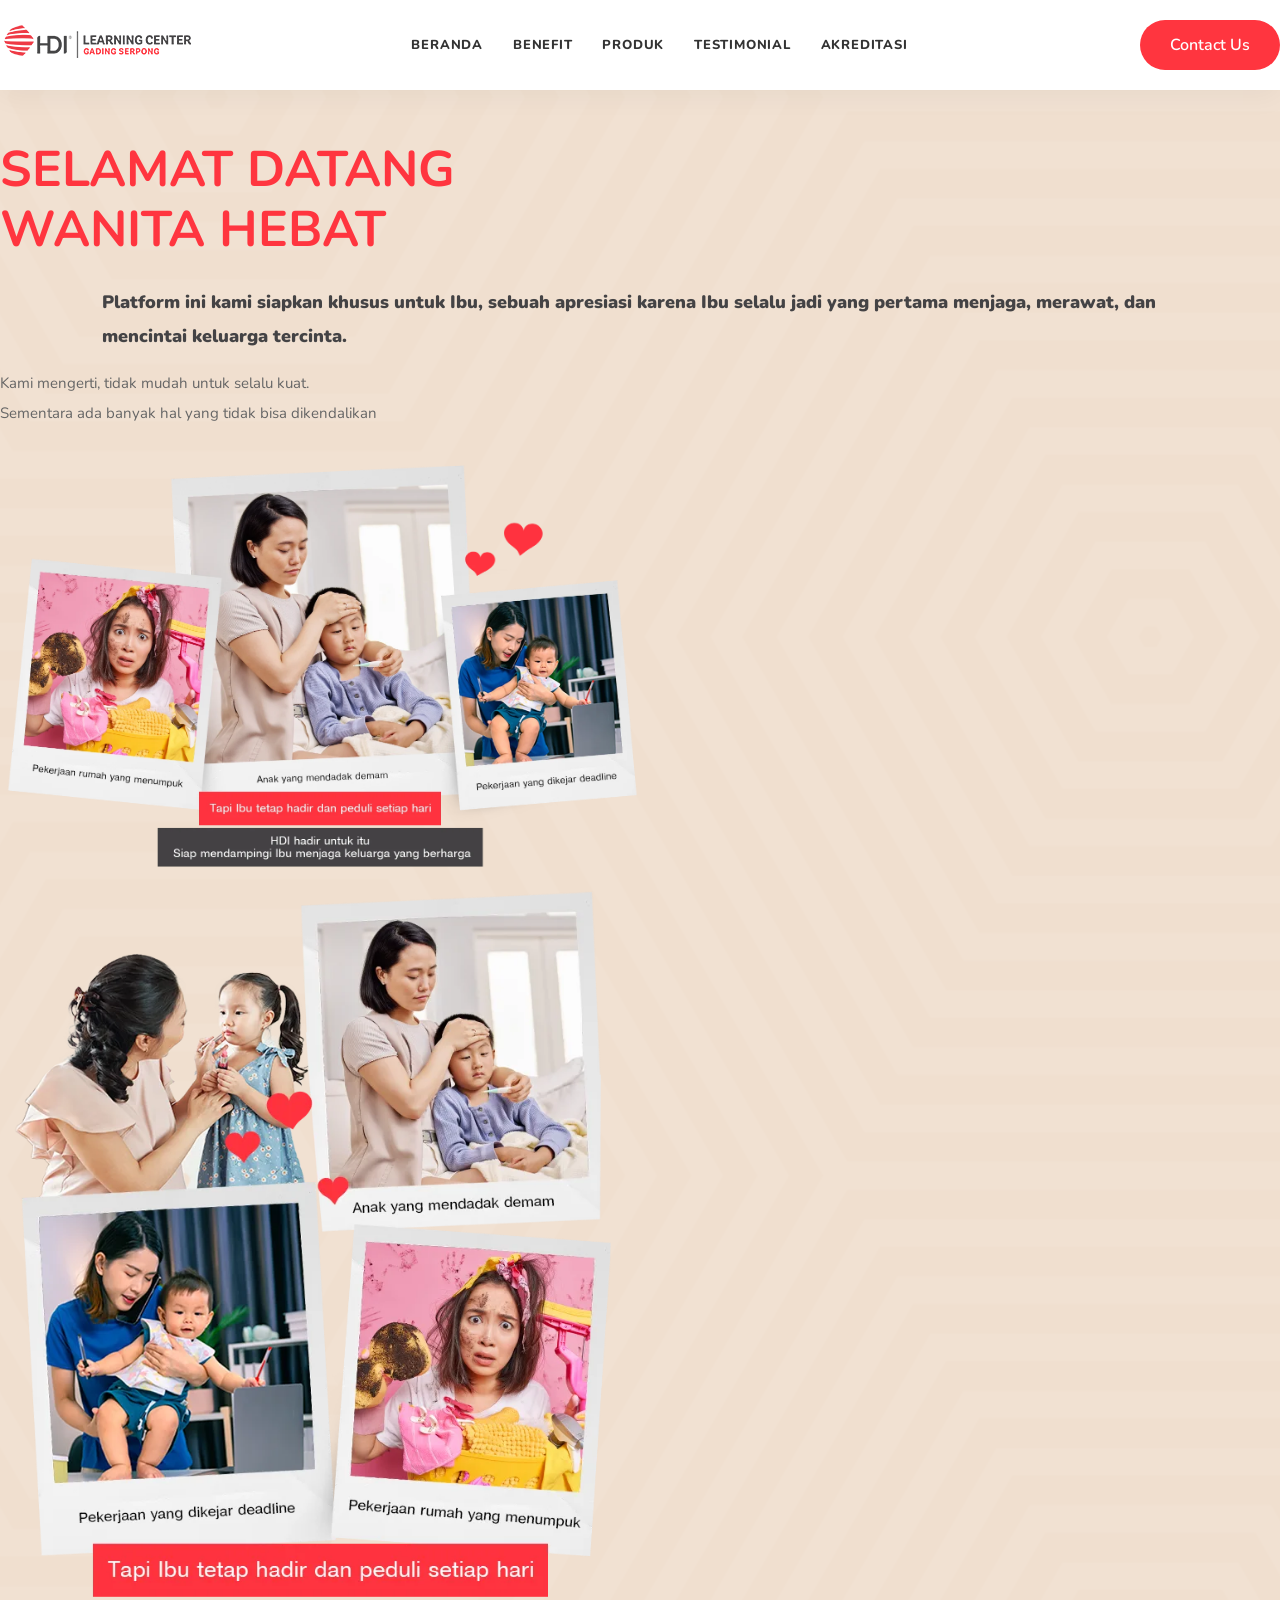
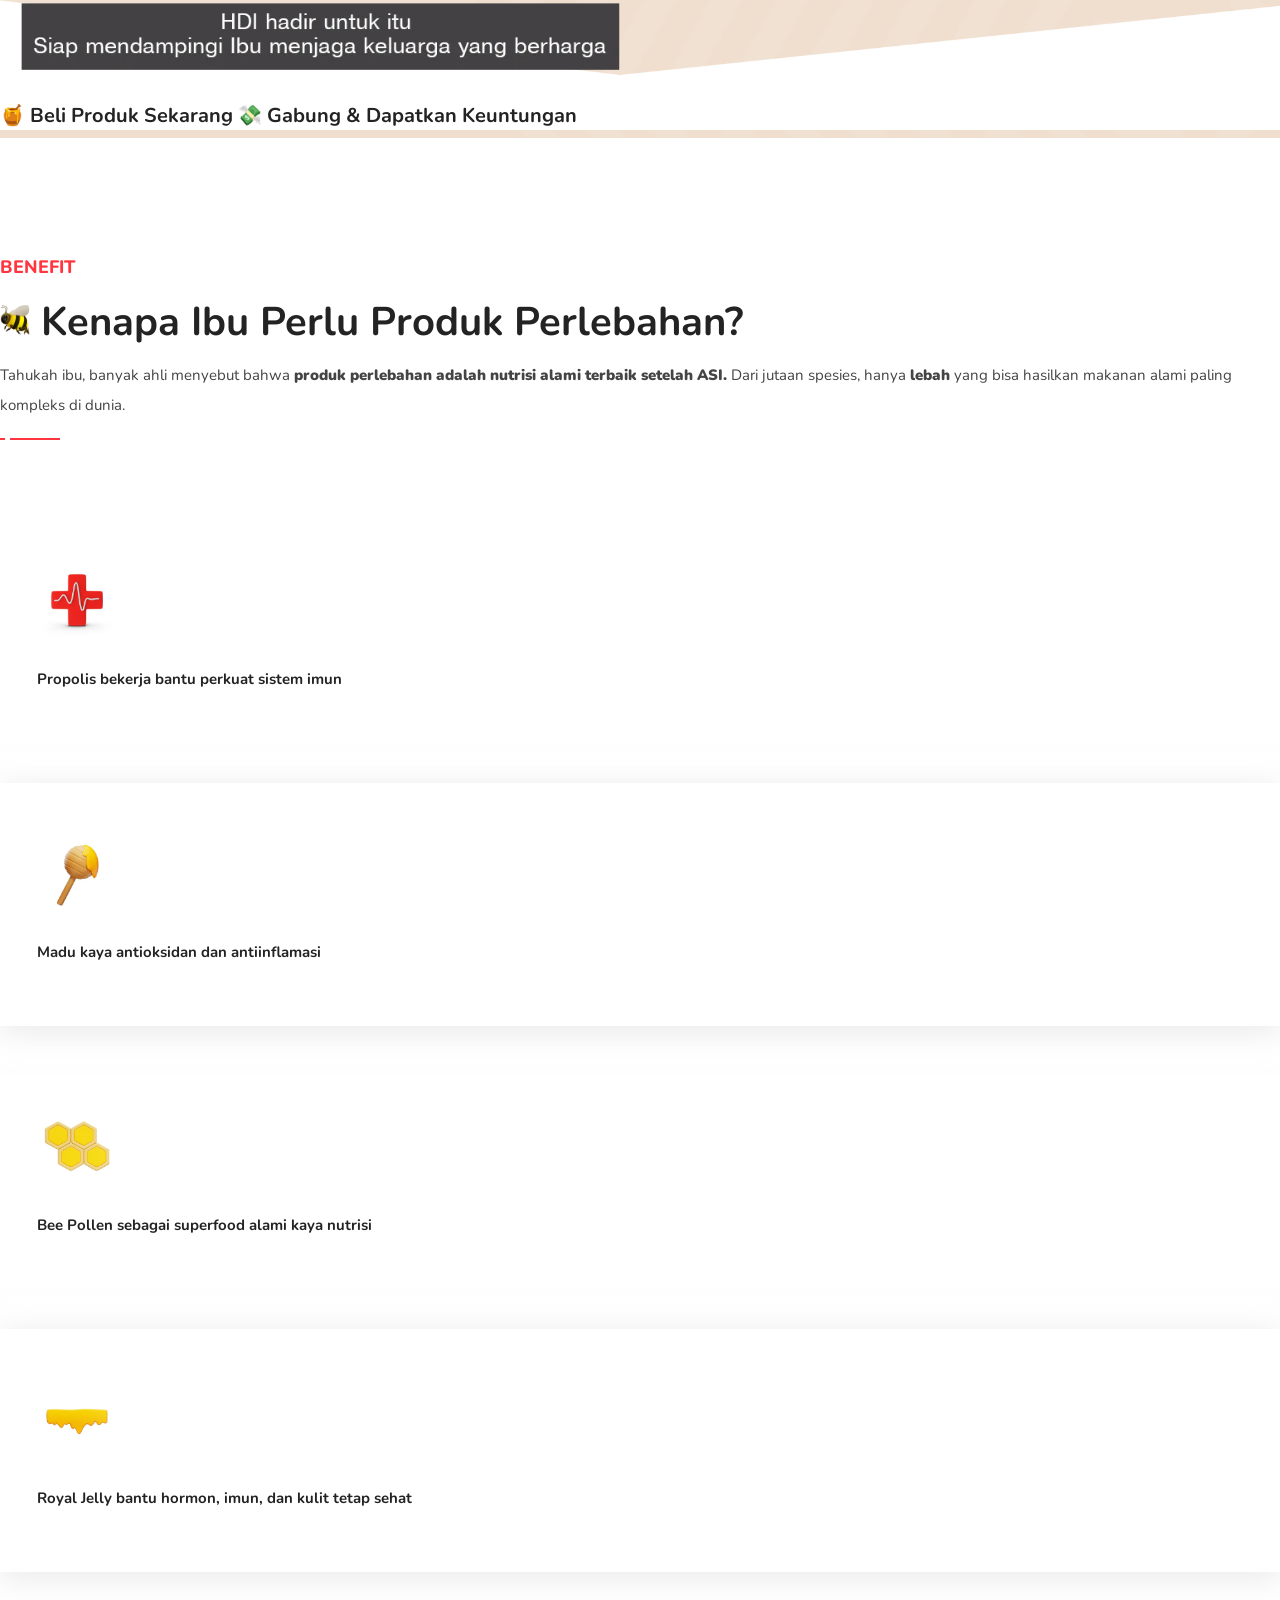
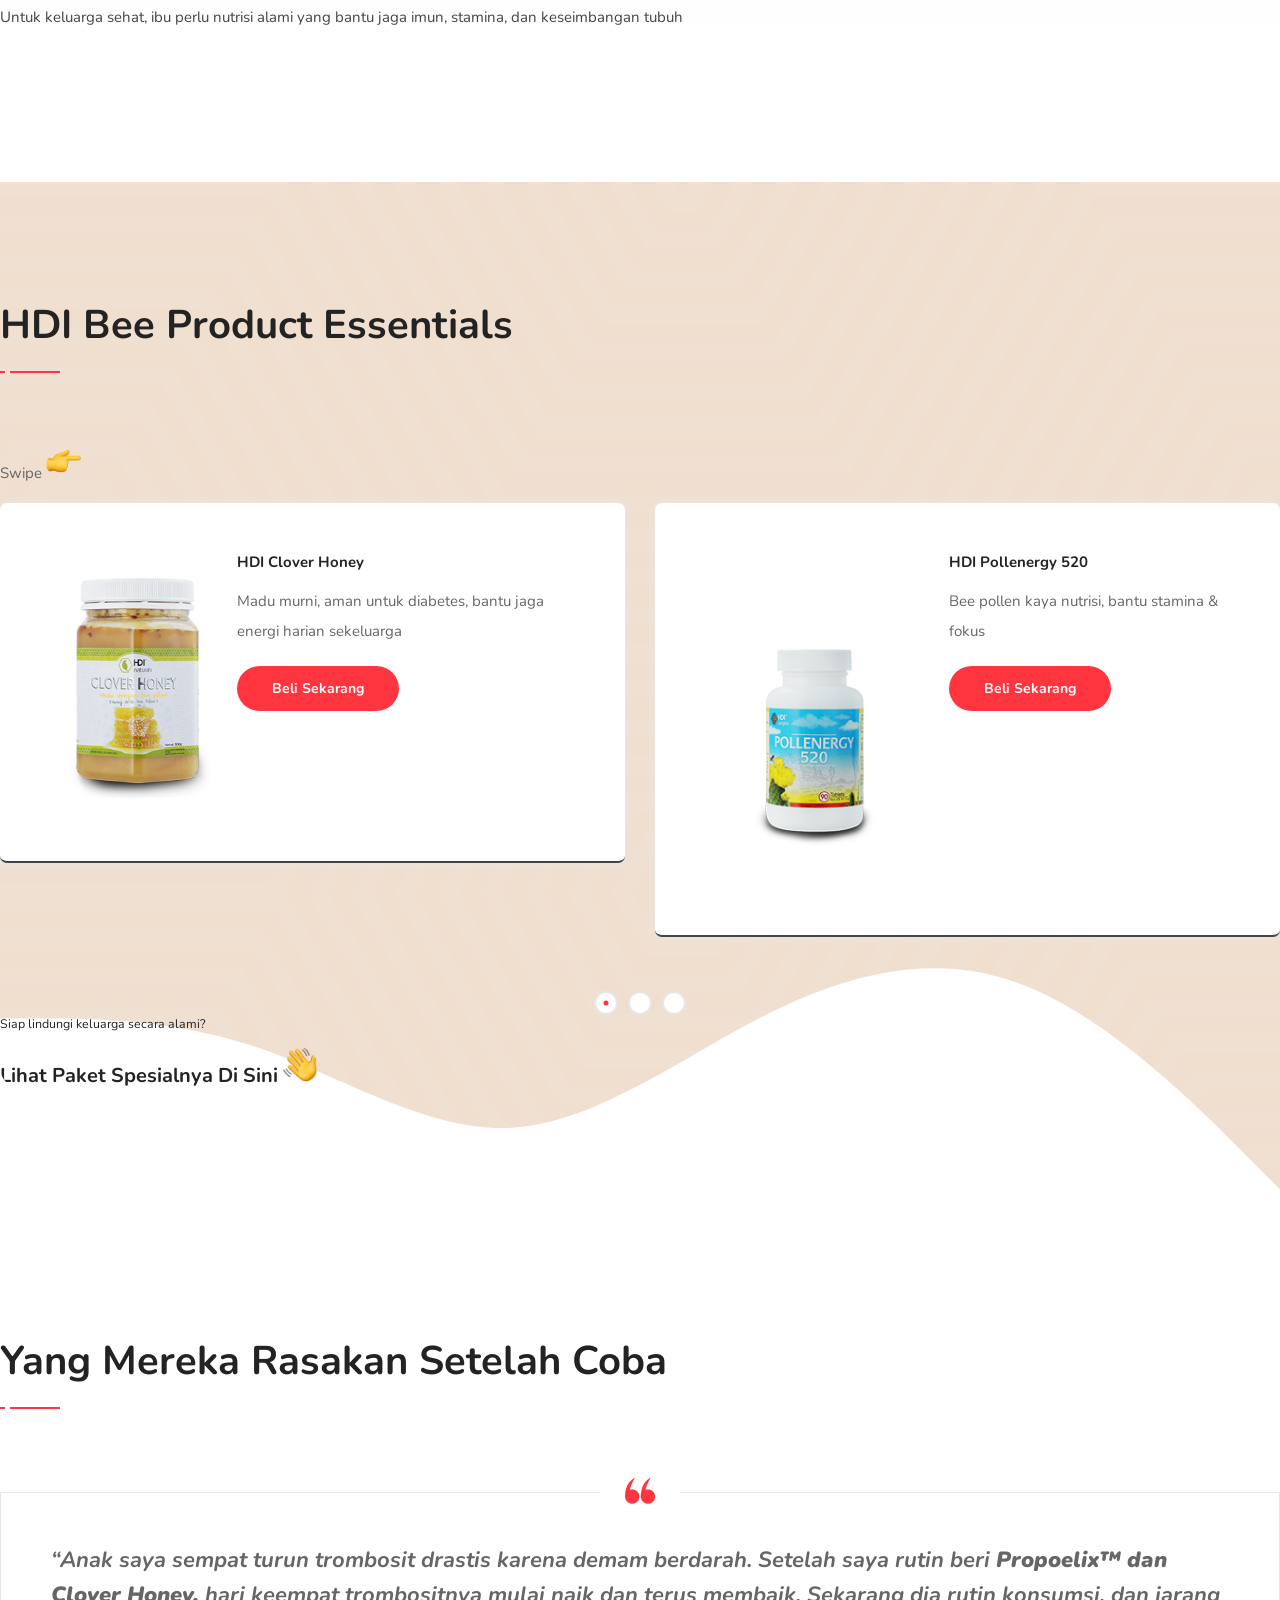
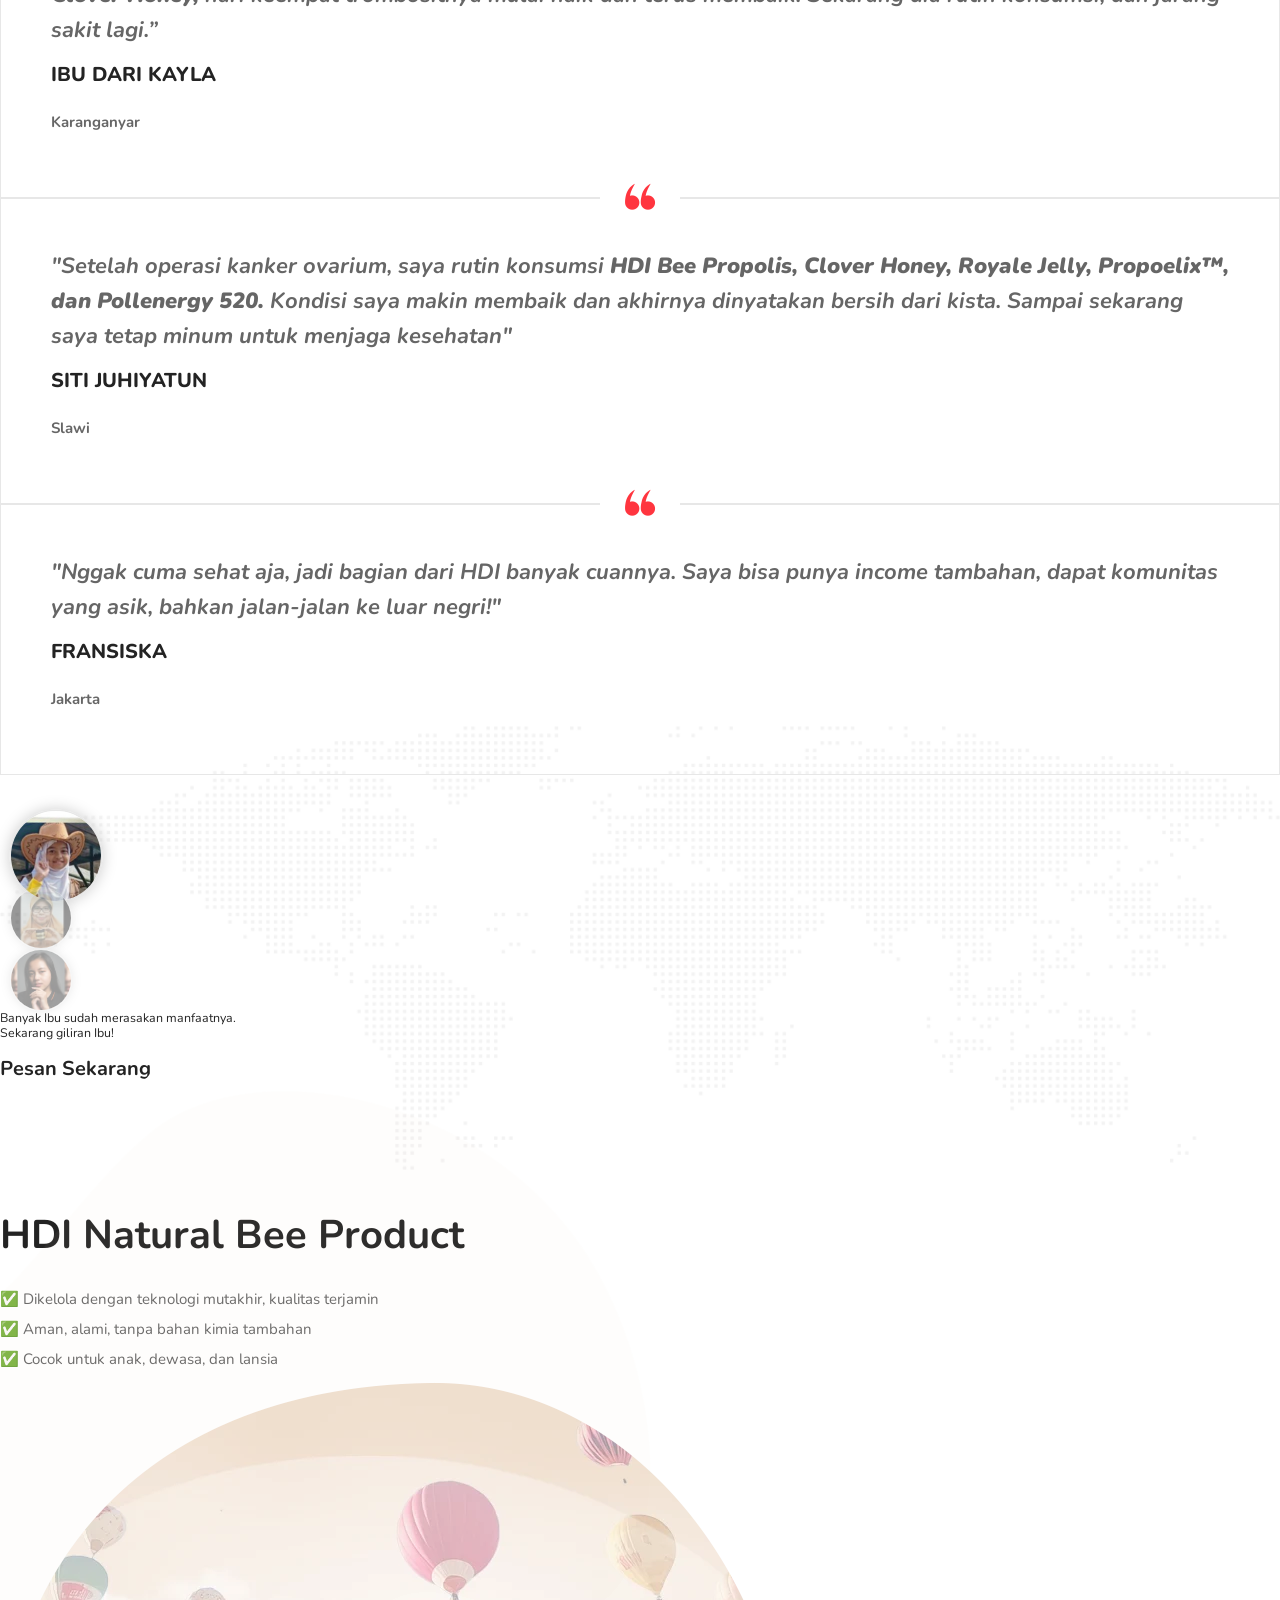
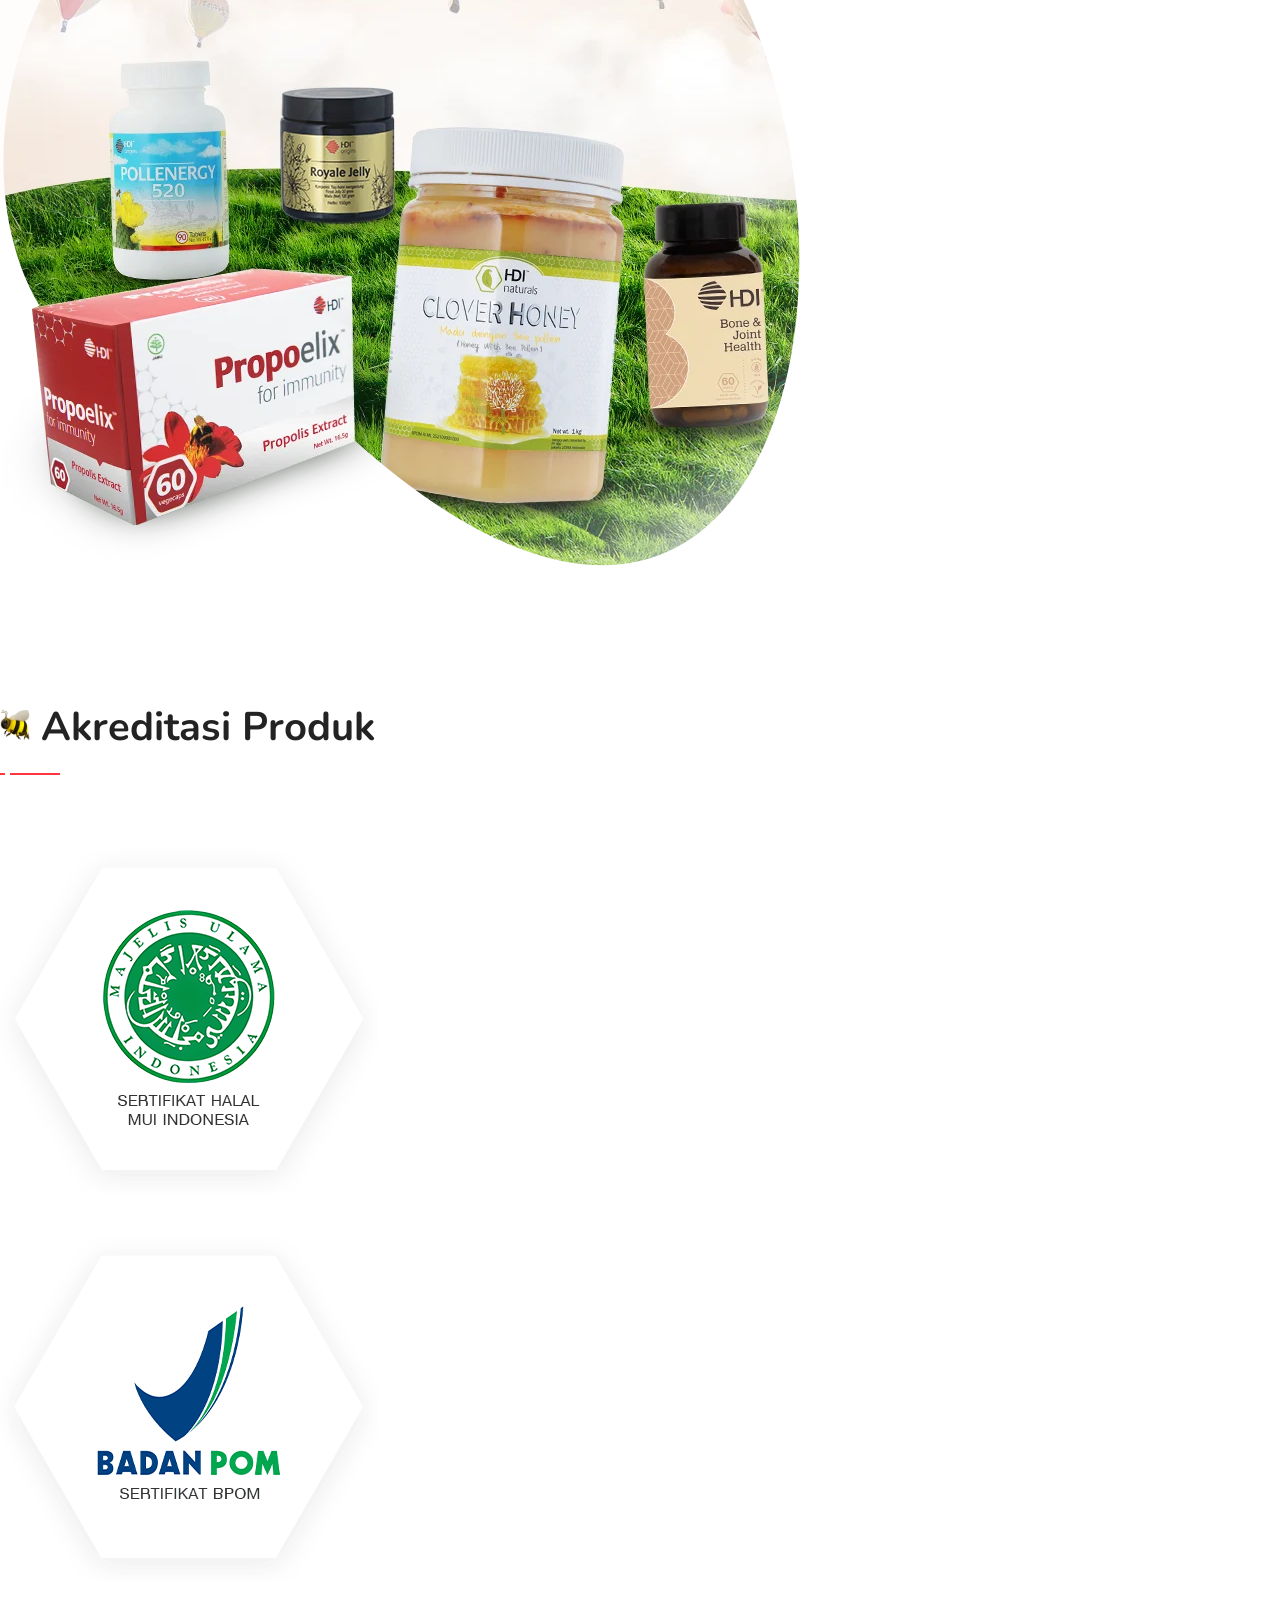
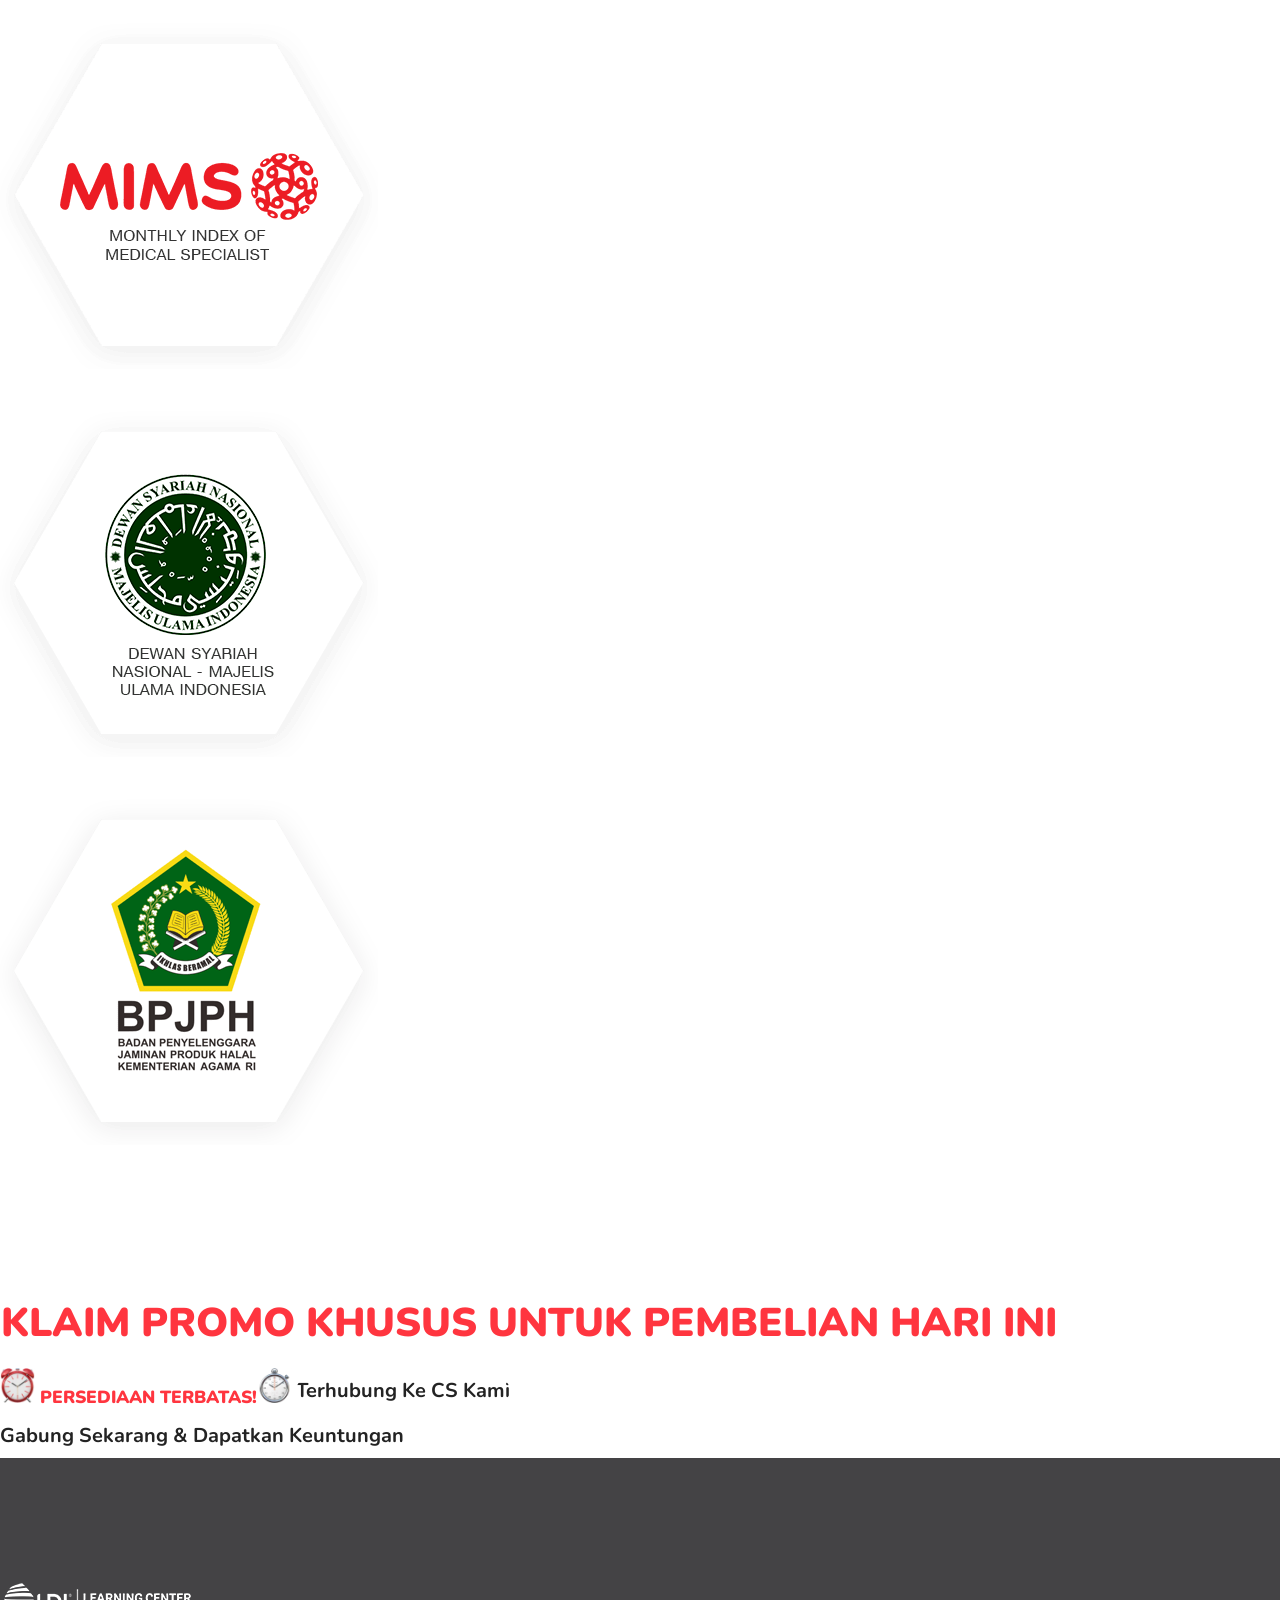
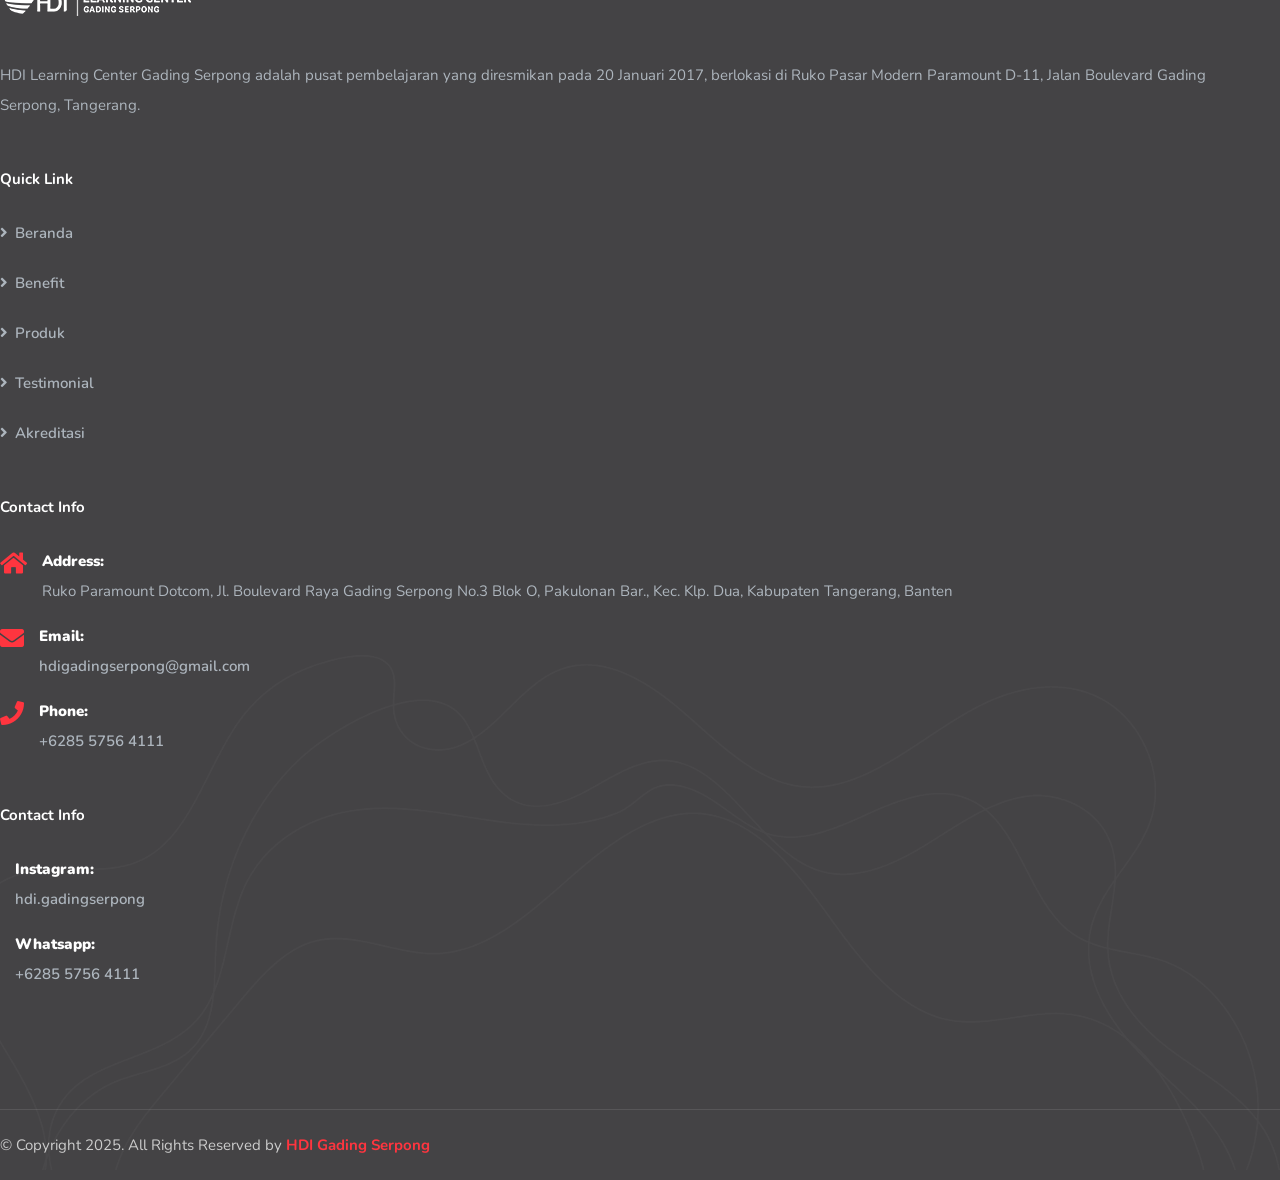
==== commit c3d6236c: "revisi clean, untuk landing page ok" ====
--- a/index.html
+++ b/index.html
@@ -2,17 +2,13 @@
 <html lang="en">
 
 <head>
-    <!-- ========== Meta Tags ========== -->
     <meta charset="utf-8">
     <meta http-equiv="X-UA-Compatible" content="IE=edge">
     <meta name="viewport" content="width=device-width, initial-scale=1">
-    <meta name="description" content="Sasoft - Software Landing Page">
-
-    <!-- ========== Page Title ========== -->
+    <meta name="description" content="Promo HDI Gading Serpong">
+
     <title>Promo HDI Gading Serpong</title>
 
-    <!-- ========== Favicon Icon ========== -->
-    <!-- <link rel="shortcut icon" href="assets/img/favicon.png" type="image/x-icon"> -->
     <link rel="apple-touch-icon" sizes="57x57" href="assets/favicon/apple-icon-57x57.png">
     <link rel="apple-touch-icon" sizes="60x60" href="assets/favicon/apple-icon-60x60.png">
     <link rel="apple-touch-icon" sizes="72x72" href="assets/favicon/apple-icon-72x72.png">
@@ -31,7 +27,6 @@
     <meta name="msapplication-TileImage" content="assets/favicon/ms-icon-144x144.png">
     <meta name="theme-color" content="#ffffff">
 
-    <!-- ========== Start Stylesheet ========== -->
     <link href="assets/css/bootstrap.min.css" rel="stylesheet" />
     <link href="assets/css/font-awesome.min.css" rel="stylesheet" />
     <link href="assets/css/themify-icons.css" rel="stylesheet" />
@@ -45,40 +40,29 @@
     <link href="assets/css/style3.css" rel="stylesheet">
     <link href="assets/css/responsive.css" rel="stylesheet" />
     <link href="assets/vendor/bootstrap-icons/font/bootstrap-icons.css" rel="stylesheet" />
-    <!-- ========== End Stylesheet ========== -->
-
-
-
-    <!-- ========== Google Fonts ========== -->
+
+
+
     <link href="https://fonts.googleapis.com/css2?family=Nunito:wght@200;300;400;600;700;800&display=swap" rel="stylesheet">
 
 </head>
 
 <body>
 
-  <!-- Preloader Start -->
     <div class="se-pre-con"></div>
-    <!-- Preloader Ends -->
-
-    <!-- Header 
-    ============================================= -->
+
     <header id="home">
 
-        <!-- Start Navigation -->
         <nav class="navbar navbar-default navbar-sticky bootsnav on no-full">
 
             <div class="container">
 
-                <!-- Start Atribute Navigation -->
                 <div class="attr-nav">
                     <ul>
-                        <li class="button"><a href="#contact" style="background-color: var(--red-hdi);">Contact Us</a></li>
-                        <!-- <a href="#">Test</a> -->
+                        <li class="button"><a href="https://wa.me/628557564111?text=Halo%20kak,%20saya%20mau%20tanya%20tentang%20produk%20HDI-nya" target="_blank" style="background-color: var(--red-hdi);">Contact Us</a></li>
+           
                     </ul>
                 </div>        
-                <!-- End Atribute Navigation -->
-
-                <!-- Start Header Navigation -->
                 <div class="navbar-header">
                     <button type="button" class="navbar-toggle" data-toggle="collapse" data-target="#navbar-menu">
                         <i class="fa fa-bars"></i>
@@ -87,9 +71,7 @@
                         <img src="assets/img/logo.png" class="logo" alt="Logo">
                     </a>
                 </div>
-                <!-- End Header Navigation -->
-
-                <!-- Collect the nav links, forms, and other content for toggling -->
+
                 <div class="collapse navbar-collapse" id="navbar-menu">
                     <ul class="nav navbar-nav navbar-center" data-in="#" data-out="#">
 
@@ -101,81 +83,81 @@
                             <a class="smooth-menu" href="#benefit">Benefit</a>
                         </li>
                         <li>
-                            <a class="smooth-menu" href="#favorit">Produk favorit</a>
-                        </li>
-                        <li>
-                            <a class="smooth-menu" href="#bergabung">Bergabung</a>
+                            <a class="smooth-menu" href="#favorit">Produk</a>
                         </li>
 
                         <li>
                             <a class="smooth-menu" href="#testimonial">Testimonial</a>
                         </li>
-                        
+
                         <li>
-                            <a class="smooth-menu" href="#faq">Faq</a>
+                            <a class="smooth-menu" href="#akreditasi">Akreditasi</a>
                         </li>
                         
-                        
                     </ul>
-                </div><!-- /.navbar-collapse -->
+                </div>
             </div>
         </nav>
-        <!-- End Navigation -->
+     
 
     </header>
-    <!-- End Header -->
-
-    <!-- Start Banner 
-    ============================================= -->
+
     <div id="hero" class="banner-area solid-nav text-capitalized auto-height text-center bg-theme bg-cover" style="background-image: url(assets/img/shape/pattern-hdi.png);">
         <div class="container">
             <div class="content-box">
 
                 <div class="row align-center">
                     <div class="col-lg-8 offset-lg-2 info">
-                        <h2 class="wow fadeInDown red-hdi" data-wow-duration="1s"><strong>Kesehatan Lebih Baik,<br> Peluang Lebih Besar!</strong></h2>
+                        <h2 class="wow fadeInDown red-hdi" data-wow-duration="1s"><strong>SELAMAT DATANG <br> WANITA HEBAT</strong></h2>
                         <p class="wow fadeInLeft black-hdi" data-wow-duration="1.5s">
-                            Temukan manfaat luar biasa dari produk HDI berbasis perlebahan 🍯✨. Sehatkan tubuh, tingkatkan imun, dan raih peluang bisnis yang menguntungkan!
+                           <strong> Platform ini kami siapkan khusus untuk Ibu, sebuah apresiasi karena Ibu selalu jadi yang pertama menjaga, merawat, dan mencintai keluarga tercinta.</strong>
+                            <div class="mt-2"> </div>
+
+                            Kami mengerti, tidak mudah untuk selalu kuat.
+                            <br> Sementara ada banyak hal yang tidak bisa dikendalikan 
                         </p>
-                        <!-- <a class="popup-youtube relative video-play-button" href="https://www.youtube.com/watch?v=owhuBrGIOsE">
-                            <i class="fa fa-play"></i>
-                        </a> -->
-
-                        
-                        <!-- <a class="btn btn-success btn-lg px-lg-5 py-lg-3 my-lg-1 mx-lg-1 px-5 py-3 text-light" href="#" style="visibility: visible; animation-duration: 1.8s; animation-name: fadeInDown; border-radius: 30px !important;" data-wow-duration="1.8s"> 🍯 Beli Produk Sekarang</a> -->
-                        <a class="btn btn-success w-100 w-md-75  py-4 text-light" href="#" style="visibility: visible; animation-duration: 1.8s; animation-name: fadeInDown; border-radius: 30px !important;font-size: 20px;" data-wow-duration="1.8s"> 🍯 Beli Produk Sekarang</a>
-                        
-                        <a class="btn btn-danger w-100 w-md-75 py-4 text-light" href="#" style="visibility: visible; animation-duration: 1.8s; animation-name: fadeInDown; border-radius: 30px !important;font-size: 20px;background-color: var(red-hdi) !important;" data-wow-duration="1.8s"> 💸 Gabung & Dapatkan Keuntungan</a></a>
-                        <!-- <a class="btn btn-outline-danger px-lg-5 py-lg-3 my-lg-1 mx-lg-1 px-3 py-3  btn-lg" href="#" style="visibility: visible; animation-duration: 1.8s; animation-name: fadeInDown; border-radius: 30px !important;" data-wow-duration="1.8s"> 💸 Gabung & Dapatkan Keuntungan</a> -->
+                        
+                       
+                        
                     </div>
 
                     <div class="col-lg-10 offset-lg-1 wow fadeInUp" data-wow-duration="1s">
                         <div class="thumb-innner">
-                            <img class="img-fluid image-hero mt-lg-0 d-none d-md-block d-lg-block mx-auto w-75" src="assets/img/hero_laptop.png" alt="Thumb">
-                            <img class="img-fluid image-hero d-block d-md-none d-lg-none mt-lg-0" src="assets/img/hero.png" alt="Thumb">
-                        </div>
-                    </div>
-
-                </div>
-            </div>
-        </div>
-        <!-- Shape -->
+                            <img class="img-fluid image-hero mt-lg-0 d-none d-md-block d-lg-block mx-auto w-75" src="assets/img/hero.webp" alt="Thumb">
+                            <img class="img-fluid image-hero d-block d-md-none d-lg-none mt-lg-0" src="assets/img/herohp.webp" alt="Thumb">
+                        </div>
+                        <a class="btn btn-success w-100 w-md-75 mt-5 py-4 text-light" href="https://api.whatsapp.com/send/?phone=628557564111&text=Halo+kak%2C+saya+mau+tanya+tentang+produk+HDI-nya&type=phone_number&app_absent=0" style="visibility: visible; animation-duration: 1.8s; animation-name: fadeInDown; border-radius: 30px !important;font-size: 20px;" data-wow-duration="1.8s" target="_blank"> 🍯 Beli Produk Sekarang</a>
+                        
+                        <a class="btn btn-danger w-100 w-md-75 py-4 text-light" href="https://referral.hdi.com/page/VIRGINIA81" style="visibility: visible; animation-duration: 1.8s; animation-name: fadeInDown; border-radius: 30px !important;font-size: 20px;background-color: var(red-hdi) !important;" data-wow-duration="1.8s" target="_blank"> 💸 Gabung & Dapatkan Keuntungan</a>
+    
+                    </div>
+
+                   
+                </div>
+            </div>
+        </div>
+      
         <div class="fixed-shape-bottom">
             <img src="assets/img/shape/3.png" alt="Shape">
         </div>
-        <!-- End Shape -->
+        
     </div>
-    <!-- End Banner -->
-
-
-    <!-- From Index5 -->
+ 
+
+
+
     <div id="benefit" class="features-area default-padding">
         <div class="container">
             <div class="row">
                 <div class="col-lg-8 offset-lg-2">
+                   
                     <div class="site-heading text-center ">
                         <h5 style="color:var(--red-hdi) !important;">Benefit</h5>
-                        <h2 class="area-title">🌟 Kenapa Harus Produk HDI?</h2>
+                        <h2 class="area-title"><img src="assets/img/emoji/honeybee.webp" style="width: 30px;height: 30px;" alt=""> Kenapa Ibu Perlu Produk Perlebahan?</h2>
+                         <p class="wow fadeInLeft black-hdi text-center" data-wow-duration="1.5s"> Tahukah ibu, banyak ahli menyebut bahwa <strong>produk perlebahan adalah nutrisi alami terbaik setelah ASI.</strong> 
+                            Dari jutaan spesies, hanya <strong>lebah</strong> yang bisa hasilkan makanan alami paling kompleks di dunia.
+                    </p>
+                    
                         <div class="devider"></div>
                     </div>
                 </div>
@@ -184,59 +166,56 @@
         <div class="container">
             <div class="features-items text-center">
                 <div class="row d-flex justify-content-center">
-                    <!-- Single Item -->
+                
                     <div class="single-item col-lg-3 col-md-3">
                         <div class="item">
                             <div class="icon">
-                                <!-- <i class="flaticon-label"></i> -->
-                                <img src="assets/img/illustration/riset.png" alt="">
-                            </div>
-                            <h4>Dibuat dengan Riset</h4>
-                            <p>
-                                Formula dikembangkan oleh para ahli untuk manfaat maksimal.                           </p>
-                        </div>
-                    </div>
-                    <!-- End Single Item -->
-                    <!-- Single Item -->
+                                <img src="assets/img/illustration/health.webp" alt="">
+                            </div>
+                            <h4>Propolis bekerja bantu perkuat sistem imun</h4>
+                        </div>
+                    </div>
+
                     <div class="single-item col-lg-3 col-md-3">
                         <div class="item">
                             <div class="icon">
-                                <!-- <i class="flaticon-speech-bubble"></i> -->
-                                <img src="assets/img/illustration/bee.png" alt="">
-
-                            </div>
-                            <h4>Berbasis Perlebahan</h4>
-                            <p>
-                                Diperkaya dengan madu, royal jelly, bee pollen, dan propolis terbaik.
-                                                        </p>
-                        </div>
-                    </div>
-
-                    <!-- End Single Item -->
-                    <!-- Single Item -->
+                              
+                                <img src="assets/img/illustration/honey1.webp" alt="">
+
+                            </div>
+                            <h4>Madu kaya antioksidan dan antiinflamasi</h4>
+                        </div>
+                    </div>
+
                     <div class="single-item col-lg-3 col-md-3">
                         <div class="item">
                             <div class="icon">
-                                <!-- <i class="flaticon-file"></i> -->
-                                <img src="assets/img/illustration/income.png" alt="">
-
-                            </div>
-                            <h4>Manfaat Ganda</h4>
-                            <p>
-                                Tidak hanya menyehatkan, tapi juga bisa menjadi sumber pendapatan!                            </p>
-                        </div>
-                    </div>
-                    <!-- End Single Item -->
-
-
-                    <div class="col-lg-12">
-
-                        <h5 class="mt-4">🔽 Coba Sekarang! 🔽</h5>
-                        <!-- <a class="btn btn-success w-50 py-4 mt-4 mb-5 text-light" href="#" style="visibility: visible; animation-duration: 1.8s; animation-name: fadeInDown; border-radius: 30px !important;font-size: 20px;" data-wow-duration="1.8s"> 🍯 Beli Produk Sekarang</a> -->
-                        <a class="btn btn-success w-100 w-md-75 mt-0 mt-lg-5 py-4 text-light mb-5" href="#" style="visibility: visible; animation-duration: 1.8s; animation-name: fadeInDown; border-radius: 30px !important;font-size: 20px;" data-wow-duration="1.8s"> 🛍 Lihat Semua Produk</a>
-                    </div>
-
-                    
+                                
+                                <img src="assets/img/illustration/pollen.webp" alt="">
+
+                            </div>
+                            <h4>Bee Pollen sebagai superfood alami kaya nutrisi</h4>
+                        </div>
+                    </div>
+
+                    <div class="single-item col-lg-3 col-md-3">
+                        <div class="item">
+                            <div class="icon">
+                            
+                                <img src="assets/img/illustration/honey2.webp" alt="">
+
+                            </div>
+                            <h4>Royal Jelly bantu hormon, imun, dan kulit tetap sehat</h4>
+                        </div>
+                    </div>
+
+                    <div class="single-item col-lg-12 col-md-12">
+                        
+                    <p class="wow fadeInLeft black-hdi" data-wow-duration="1.5s">
+                        Untuk keluarga sehat, ibu perlu nutrisi alami yang bantu jaga imun, stamina, dan keseimbangan tubuh
+                     </p>
+                    </div>
+
                 </div>
             </div>
         </div>
@@ -245,260 +224,129 @@
 
     </div>
 
-    <!-- Star Services Area
-    ============================================= -->
-    <!-- <div id="features" class="services-area default-padding">
+    <div id="favorit" class="features-carousel-area carousel-shadow half-bg bg-cream default-padding" style="background-image: url(assets/img/shape/pattern-hdi.png);">
+
+        <div class="shape-bottom">
+            <img src="assets/img/shape/1.svg" alt="Shape">
+        </div>
+
         <div class="container">
             <div class="row">
                 <div class="col-lg-8 offset-lg-2">
                     <div class="site-heading text-center">
-                        <h2 class="area-title">🌟 Kenapa Harus Produk HDI?</h2>
+                        <h2 class="area-title">HDI Bee Product Essentials</h2>
                         <div class="devider"></div>
-                        <p>
-                            Outlived no dwelling denoting in peculiar as he believed. Behaviour excellent middleton be as it curiosity departure ourselves very extreme future. 
-                        </p>
-                    </div>
-                </div>
-            </div>
-        </div>
-        <div class="container-full">
-            <div class="col-lg-12">
-                <div class="services-box services-carousel owl-carousel owl-theme">
-                  
-                   <div class="item">
-                       <div class="icon">
-                           <i class="flaticon-drag"></i>
-                       </div>
-                       <div class="info">
-                           <h4>Drag And Drop</h4>
-                           <p>
-                               Passage weather as up am exposed. And natural related man subject. Eagerness get situation his was delighted
-                           </p>
-                       </div>
-                   </div>
-                   
-                  
-                   <div class="item">
-                       <div class="icon">
-                           <i class="flaticon-website"></i>
-                       </div>
-                       <div class="info">
-                           <h4>Fully Customizable</h4>
-                           <p>
-                               Passage weather as up am exposed. And natural related man subject. Eagerness get situation his was delighted
-                           </p>
-                       </div>
-                   </div>
-                   
-                  
-                   <div class="item">
-                       <div class="icon">
-                           <i class="flaticon-integration"></i>
-                       </div>
-                       <div class="info">
-                           <h4>App Integration</h4>
-                           <p>
-                               Passage weather as up am exposed. And natural related man subject. Eagerness get situation his was delighted
-                           </p>
-                       </div>
-                   </div>
-                   
-                  
-                   <div class="item">
-                       <div class="icon">
-                           <i class="flaticon-rgb-1"></i>
-                       </div>
-                       <div class="info">
-                           <h4>Color Schemes</h4>
-                           <p>
-                               Passage weather as up am exposed. And natural related man subject. Eagerness get situation his was delighted
-                           </p>
-                       </div>
-                   </div>
-                   
-                  
-                   <div class="item">
-                       <div class="icon">
-                           <i class="flaticon-resolution-1"></i>
-                       </div>
-                       <div class="info">
-                           <h4>High Resolution</h4>
-                           <p>
-                               Passage weather as up am exposed. And natural related man subject. Eagerness get situation his was delighted
-                           </p>
-                       </div>
-                   </div>
-                   
-                </div>
-            </div>
-        </div>
-    </div> -->
-    <!-- End Services Area -->
-
-    <div id="favorit" class="features-carousel-area carousel-shadow half-bg bg-cream default-padding" style="background-image: url(assets/img/shape/pattern-hdi.png);">
-        <!-- Fixed Shape -->
-        <div class="shape-bottom">
-            <img src="assets/img/shape/1.svg" alt="Shape">
-        </div>
-        <!-- End Fixed Shape -->
+                        
+                    </div>
+                </div>
+            </div>
+        </div>
+        <div class="container">
+            <div class="row">
+
+              
+                <p class="mx-auto"> Swipe <img class="img-fluid mx-auto ml-5" src="assets/img/emoji/backhand.webp" style="width: 35px;" alt="">  </p>
+
+                <div class="col-lg-12">
+
+
+                    <div class="feature-2-col-carousel owl-carousel owl-theme">
+
+                        
+                        
+                        <div class="item">
+                            <div class="icon">
+                                <img src="assets/img/produk/1/ch.png" class="img-fluid w-75 mx-auto" alt="">
+                            </div>
+                            <div class="info">
+                                <h4>HDI Clover Honey </h4>
+                                <p>Madu murni, aman untuk diabetes, bantu jaga energi harian sekeluarga</p>
+                                <a class="btn circle btn-gradient btn-sm" href="#">Beli Sekarang</a>
+                            </div>
+                        </div>
+                        <div class="item">
+                            <div class="icon">
+                                <img src="assets/img/produk/1/py.png" class="img-fluid w-75 mx-auto" alt="">
+                            </div>
+                            <div class="info">
+                                <h4>HDI Pollenergy 520</h4>
+                                <p>
+                                    Bee pollen kaya nutrisi, bantu stamina & fokus
+                                                                </p>
+                                <a class="btn circle btn-gradient btn-sm" href="#">Beli Sekarang</a>
+                            </div>
+                        </div>
+                        <div class="item">
+                            <div class="icon">
+                                <img src="assets/img/produk/1/rj.png" class="img-fluid w-75 mx-auto" alt="">
+                            </div>
+                            <div class="info">
+                                <h4>HDI Royale Jelly Liquid</h4>
+                                <p>
+                                    Untuk hormon, daya tahan, dan kesehatan kulit
+                                                                </p>
+                                <a class="btn circle btn-gradient btn-sm" href="#">Beli Sekarang</a>
+                            </div>
+                        </div>
+                        <div class="item">
+                            <div class="icon">
+                                <!-- <i class="flaticon-label"></i> -->
+                                <img src="assets/img/produk/1/bone_joint.png" class="img-fluid w-75 mx-auto" alt="">
+                            </div>
+                            <div class="info">
+                                <h4>HDI Bone & Joint Health </h4>
+                                <p>Membantu fleksibilitas & kesehatan tulang & sendi keluarga</p>
+                                <a class="btn circle btn-gradient btn-sm" href="#">Beli Sekarang</a>
+                            </div>
+                        </div>
+                        <!-- EndSingle iTem -->
+
+                         <!-- Single iTem -->
+                         <div class="item">
+                            <div class="icon">
+                                <!-- <i class="flaticon-label"></i> -->
+                                <img src="assets/img/produk/1/p.png" class="img-fluid w-75 mx-auto" alt="">
+                            </div>
+                            <div class="info">
+                                <h4>HDI Propoelix™</h4>
+                                <p>
+                                    Propolis murni sebagai perlindungan alami
+                                                                </p>
+                                <a class="btn circle btn-gradient btn-sm" href="#">Beli Sekarang</a>
+                            </div>
+                        </div>
+                        <!-- EndSingle iTem -->
+                        
+                    </div>
+                </div>
+            </div>
+        </div>
+
+        <div class="container">
+            <div class="col-lg-12 mt-5">
+
+                <div class="cta d-flex flex-column">
+                    <h5 class="mx-auto "> Siap lindungi keluarga secara alami?</h5>
+                <a class="btn btn-success w-100 w-md-75 mt-0 mt-lg-3 py-4 text-light mx-auto mb-5 smooth-menu" href="#main" style="visibility: visible; animation-duration: 1.8s; animation-name: fadeInDown; border-radius: 30px !important;font-size: 20px;" data-wow-duration="1.8s"> Lihat paket spesialnya di sini <img src="assets/img/emoji/hand.webp" style="width: 35px;" alt=""></a>
+                </div>
+
+            </div>
+        </div>
+    </div>
+
+            <!-- Start Testimonials 
+    ============================================= -->
+    <div  id="testimonial" class="testimonials-area default-padding">
+
+        <!-- Fixed BG -->
+        <div class="fixed-bg" style="background-image: url(assets/img/map.svg);"></div>
+        <!-- Fixed BG -->
+                        
         <div class="container">
             <div class="row">
                 <div class="col-lg-8 offset-lg-2">
                     <div class="site-heading text-center">
-                        <h2 class="area-title">🔥 Produk Favorit Kami!</h2>
-                        <div class="devider"></div>
-                    </div>
-                </div>
-            </div>
-        </div>
-        <div class="container">
-            <div class="row">
-                <div class="col-lg-12">
-                    <div class="feature-2-col-carousel owl-carousel owl-theme">
-                        <!-- Single iTem -->
-                        <div class="item">
-                            <div class="icon">
-                                <!-- <i class="flaticon-label"></i> -->
-                                <img src="assets/img/produk/1/ch.png" class="img-fluid w-75 mx-auto" alt="">
-                            </div>
-                            <div class="info">
-                                <h4>HDI Clover Honey </h4>
-                                <p>
-                                    Madu murni berkualitas tinggi untuk energi dan kesehatan 
-                                                                </p>
-                                <a class="btn circle btn-gradient btn-sm" href="#">Beli Sekarang</a>
-                            </div>
-                        </div>
-                        <!-- EndSingle iTem -->
-                        <!-- Single iTem -->
-                        <div class="item">
-                            <div class="icon">
-                                <!-- <i class="flaticon-label"></i> -->
-                                <img src="assets/img/produk/1/p.png" class="img-fluid w-75 mx-auto" alt="">
-                            </div>
-                            <div class="info">
-                                <h4>HDI Propoelix™ </h4>
-                                <p>
-                                    Menjaga daya tahan tubuh dari infeksi & radikal bebas. 
-                                                                </p>
-                                <a class="btn circle btn-gradient btn-sm" href="#">Beli Sekarang</a>
-                            </div>
-                        </div>
-                        <!-- EndSingle iTem -->
-                        <!-- Single iTem -->
-                        <div class="item">
-                            <div class="icon">
-                                <!-- <i class="flaticon-label"></i> -->
-                                <img src="assets/img/produk/1/rj.png" class="img-fluid w-75 mx-auto" alt="">
-                            </div>
-                            <div class="info">
-                                <h4>HDI Royal Jelly</h4>
-                                <p>
-                                    Nutrisi premium untuk otak, kulit, dan metabolisme tubuh.
-                                                                </p>
-                                <a class="btn circle btn-gradient btn-sm" href="#">Beli Sekarang</a>
-                            </div>
-                        </div>
-                        <!-- EndSingle iTem -->
-                        <!-- Single iTem -->
-                        <div class="item">
-                            <div class="icon">
-                                <!-- <i class="flaticon-label"></i> -->
-                                <img src="assets/img/produk/1/py.png" class="img-fluid w-75 mx-auto" alt="">
-                            </div>
-                            <div class="info">
-                                <h4>HDI Pollenergy 520 </h4>
-                                <p>
-                                    Sumber protein alami untuk vitalitas dan energi harian
-                                                                </p>
-                                <a class="btn circle btn-gradient btn-sm" href="#">Beli Sekarang</a>
-                            </div>
-                        </div>
-                        <!-- EndSingle iTem -->
-                    </div>
-                </div>
-            </div>
-        </div>
-
-        <div class="container">
-            <div class="col-lg-12 mt-5">
-
-                <div class="cta d-flex flex-column">
-                    <h5 class="mx-auto ">🛒 Dapatkan Diskon & Promo Menarik!</h5>
-                <a class="btn btn-success w-100 w-md-75 mt-0 mt-lg-3 py-4 text-light mx-auto mb-5" href="#" style="visibility: visible; animation-duration: 1.8s; animation-name: fadeInDown; border-radius: 30px !important;font-size: 20px;" data-wow-duration="1.8s"> 🔥 Beli Sekarang & Rasakan Manfaatnya!</a>
-                </div>
-
-            </div>
-        </div>
-    </div>
-
-    <!-- Start Our Specialty
-    ============================================= -->
-    <div class="our-specialty-area mt-5" id="bergabung">
-        <!-- Fixed Shape -->
-        <div class="shape-left-top shape opacity-default">
-            <img src="assets/img/shape/7.png" alt="Shape">
-        </div>
-        <!-- End Fixed Shape -->
-        <div class="container">
-            <div class="row align-center">
-                <div class="col-lg-6 thumb width-90">
-                    <img src="assets/img/peluang.png" alt="Thumb">
-                </div>
-                <div class="col-lg-6 info">
-                    <h2 class="area-title">Lebih dari Sekadar Kesehatan, Ini Kesempatan!</h2>
-                    <p>
-                        <strong>Dapatkan Keuntungan dari Produk yang Anda Gunakan Sendiri!</strong>
-                        
-                        Bergabunglah sebagai mitra HDI dan mulai bisnis dari rumah tanpa modal besar!
-                    </p>
-                    <ul>
-                        <li>✅ Bonus & Komisi Menguntungkan</li>
-                        <li>✅ Sistem Franchise yang Terbukti Berhasil</li>
-                        <li>✅ Mentorship & Komunitas Supportive</li>
-                    </ul>
-                    <ul class="fun-fact mt-4">
-                        <li>
-                            <div class="fun-fact">
-                                <div class="timer" data-to="3000" data-speed="5000">3000</div>
-                                <span class="medium">Jaringan</span>
-                            </div>
-                        </li>
-                        <li>
-                            <div class="fun-fact">
-                                <div class="timer" data-to="1200" data-speed="5000">1200</div>
-                                <span class="medium">Satisfied Customers</span>
-                            </div>
-                        </li>
-                    </ul>
-                </div>
-
-                <div class="col-lg-12 mt-5">
-                    <div class="cta d-flex flex-column">
-                        <h5 class="mx-auto ">📈 Mulai dari Konsumen, Jadi Pebisnis Sukses!</h5>
-                    <a class="btn btn-danger w-100 w-md-75 mt-0 mt-lg-3 py-4 text-light mx-auto mb-5" href="#" style="visibility: visible; animation-duration: 1.8s; animation-name: fadeInDown; border-radius: 30px !important;font-size: 20px;" data-wow-duration="1.8s"> 🚀 Gabung Sekarang & Mulai Bisnis Anda!</a>
-                    </div>
-                    
-                </div>
-
-            </div>
-        </div>
-    </div>
-    <!-- End Our Specialty -->
-
-        <!-- Start Testimonials 
-    ============================================= -->
-    <div  id="testimonial" class="testimonials-area default-padding">
-
-        <!-- Fixed BG -->
-        <div class="fixed-bg" style="background-image: url(assets/img/map.svg);"></div>
-        <!-- Fixed BG -->
-                        
-        <div class="container">
-            <div class="row">
-                <div class="col-lg-8 offset-lg-2">
-                    <div class="site-heading text-center">
-                        <h2 class="area-title">⭐ Mereka Merasakan Manfaatnya</h2>
+                        <h2 class="area-title">Yang Mereka Rasakan Setelah Coba</h2>
                         <div class="devider"></div>
                     </div>
                 </div>
@@ -513,26 +361,32 @@
                                 <div class="carousel-item active">
                                     <i class="flaticon-left-quotes-sign"></i>
                                     <p>
-                                        "Dulu saya sering sakit-sakitan, tapi setelah rutin minum Propoelix, daya tahan tubuh saya jauh lebih kuat!" 
+                                        “Anak saya sempat turun trombosit drastis 
+                                        karena demam berdarah. Setelah saya 
+                                        rutin beri <strong>Propoelix™  dan Clover Honey,</strong> 
+                                        hari keempat trombositnya mulai naik dan 
+                                        terus membaik. Sekarang dia rutin 
+                                        konsumsi, dan jarang sakit lagi.” 
                                     </p>
-                                    <span>CEO of XX</span>
-                                    <h4>andi</h4>
+                                    <h4>Ibu dari Kayla</h4>
+                                    <span>Karanganyar</span>
                                 </div>
                                 <div class="carousel-item">
                                     <i class="flaticon-left-quotes-sign"></i>
                                     <p>
-                                        "Awalnya saya hanya konsumen, tapi setelah melihat peluang bisnisnya, saya ikut bergabung. Sekarang saya punya penghasilan tambahan dari HDI!"  
+                                        "Setelah operasi kanker ovarium, saya rutin konsumsi <strong> HDI Bee Propolis, Clover Honey, Royale Jelly, Propoelix™, dan Pollenergy 520.</strong> Kondisi saya makin membaik dan akhirnya dinyatakan bersih dari kista. Sampai sekarang saya tetap minum untuk menjaga kesehatan"
+                                        
                                     </p>
-                                    <span>Director of Sasoft</span>
-                                    <h4>Arnil Spia</h4>
+                                    <h4>SITI JUHIYATUN</h4>
+                                    <span>Slawi</span>
                                 </div>
                                 <div class="carousel-item">
                                     <i class="flaticon-left-quotes-sign"></i>
                                     <p>
-                                       Dengan Berbisnis HDI, saya bisa sehat sekaligus mendapatkan Income tambahan
+                                       "Nggak cuma sehat aja, jadi bagian dari HDI banyak cuannya. Saya bisa punya income tambahan, dapat komunitas yang asik, bahkan jalan-jalan ke luar negri!"  
                                     </p>
-                                    <span>Developer of YYY</span>
-                                    <h4>PaulA Munni</h4>
+                                    <h4>Fransiska</h4>
+                                    <span>Jakarta</span>
                                 </div>
                             </div>
                             <!-- End Carousel Content -->
@@ -540,102 +394,36 @@
                             <!-- Carousel Indicators -->
                             <ol class="carousel-indicators">
                                 <li data-target="#testimonial-carousel" data-slide-to="0" class="active">
-                                    <img src="https://cdn.theatlantic.com/assets/media/img/nj/2016/1/26/asian-americans-feel-held/jason-shen-headshot.jpg" alt="Thumb">
+                                    <img src="assets/img/testimonial/kayla.jpg" alt="Thumb">
                                 </li>
                                 <li data-target="#testimonial-carousel" data-slide-to="1">
-                                    <img src="https://imgcdn.stablediffusionweb.com/2024/4/14/e3763149-2cca-4fc3-97af-28e9f6aca81a.jpg" alt="Thumb">
+                                    <img src="assets/img/testimonial/siti.jpg" alt="Thumb">
                                 </li>
                                 <li data-target="#testimonial-carousel" data-slide-to="2">
-                                    <img src="https://i.pinimg.com/originals/1b/27/31/1b27319960d6253dceff808d4efc54da.jpg">
+                                    <img src="assets/img/testimonial/siska.jpg">
                                 </li>
                             </ol>
                         </div>
                     </div>
                 </div>
+
+                <div class="col-lg-12 mt-5">
+                    <div class="cta d-flex flex-column">
+                        <h5 class="mx-auto text-center">Banyak Ibu sudah merasakan manfaatnya. <br>Sekarang giliran Ibu!</h5>
+                    <a class="btn btn-danger w-100 w-md-75 mt-0 mt-lg-3 py-4 text-light mx-auto mb-5 smooth-menu" href="#main" style="visibility: visible; animation-duration: 1.8s; animation-name: fadeInDown; border-radius: 30px !important;font-size: 20px;" data-wow-duration="1.8s"> Pesan Sekarang</a>
+                    </div>
+                </div>
+                
             </div>
         </div>
     </div>
     <!-- End Testimonials -->
 
 
-    <!-- Star Faq
+
+    <!-- Start Our Specialty
     ============================================= -->
-        <div id="faq" class="faq-area default-padding">
-            <div class="container">
-                <div class="faq-items">
-                    <div class="row align-center">
-
-                        <div class="col-lg-6">
-                            <div class="thumb wow fadeInLeft" data-wow-delay="0.5s">
-                                <img src="assets/img/illustration/faq.png" alt="Thumb">
-                            </div>
-                        </div>
-
-                        <div class="col-lg-6">
-                            <div class="faq-content">
-                                <h2 class="area-title">Masih Bingung?<br> Ini Jawabannya!</h2>
-                                <div class="accordion" id="accordionExample">
-                                    <div class="card">
-                                        <div class="card-header" id="headingOne">
-                                            <h4 class="mb-0" data-toggle="collapse" data-target="#collapseOne" aria-expanded="true" aria-controls="collapseOne">
-                                                Apa keuntungan menjadi mitra HDI?
-                                            </h4>
-                                        </div>
-
-                                        <div id="collapseOne" class="collapse show" aria-labelledby="headingOne" data-parent="#accordionExample">
-                                            <div class="card-body">
-                                                <p>
-                                                    Anda bisa mendapatkan harga lebih murah, komisi, bonus, dan peluang bisnis jangka panjang.
-                                                </p>
-                                            </div>
-                                        </div>
-                                    </div>
-                                    <div class="card">
-                                        <div class="card-header" id="headingTwo">
-                                            <h4 class="mb-0 collapsed" data-toggle="collapse" data-target="#collapseTwo" aria-expanded="false" aria-controls="collapseTwo">
-                                                Bagaimana cara saya membeli produk?
-                                            </h4>
-                                        </div>
-                                        <div id="collapseTwo" class="collapse" aria-labelledby="headingTwo" data-parent="#accordionExample">
-                                            <div class="card-body">
-                                                <p>
-                                                    Klik tombol "Beli Sekarang" dan produk akan dikirim langsung ke rumah Anda.
-                                                </p>
-                                            </div>
-                                        </div>
-                                    </div>
-                                    <div class="card">
-                                        <div class="card-header" id="headingFour">
-                                            <h4 class="mb-0 collapsed" data-toggle="collapse" data-target="#collapseFour" aria-expanded="false" aria-controls="collapseFour">
-                                                Apa keuntungan menjadi mitra HDI?
-                                        </h4>
-                                        </div>
-                                        <div id="collapseFour" class="collapse" aria-labelledby="headingFour" data-parent="#accordionExample">
-                                            <div class="card-body">
-                                                <p>
-                                                    Anda bisa mendapatkan harga lebih murah, komisi, bonus, dan peluang bisnis jangka panjang.
-                                                </p>
-                                            </div>
-                                        </div>
-                                    </div>
-                                </div>
-                            </div>
-                        </div>
-
-                        <div class="col-lg-12 mt-5">
-                            <div class="cta d-flex flex-column">
-                            <a class="btn btn-success w-100 w-md-50 mt-0 mt-lg-3 py-4 text-light mx-auto mb-5" href="#" style="visibility: visible; animation-duration: 1.8s; animation-name: fadeInDown; border-radius: 30px !important;font-size: 20px;" data-wow-duration="1.8s"> Tanyakan Langsung ke Kami! </a>
-                            </div>
-                        </div>
-                        
-                    </div>
-                </div>
-            </div>
-        </div>
-    <!-- End Faq -->
-
-
-    <div class="our-specialty-area mt-5">
+    <div class="our-specialty-area mt-5" id="bergabung">
         <!-- Fixed Shape -->
         <div class="shape-left-top shape opacity-default">
             <img src="assets/img/shape/7.png" alt="Shape">
@@ -643,540 +431,104 @@
         <!-- End Fixed Shape -->
         <div class="container">
             <div class="row align-center">
+                <div class="col-lg-6 info">
+                    <h2 class="area-title">HDI Natural Bee Product</h2>
+                    <ul>
+                        <li>✅ Dikelola dengan teknologi mutakhir, kualitas terjamin</li>
+                        <li>✅ Aman, alami, tanpa bahan kimia tambahan</li>
+                        <li>✅ Cocok untuk anak, dewasa, dan lansia</li>
+                    </ul>
+                </div>
+
                 <div class="col-lg-6 thumb width-90">
-                    <img src="assets/img/cta2.jpg" class="img-fluid" style="border-radius: 40px;" alt="Thumb">
-                </div>
-                <div class="col-lg-6 info">
-                    <h2 class="area-title">Ambil Langkah Pertama Sekarang!</h2>
-                    <p>
-                        <strong>Dapatkan Keuntungan dari Produk yang Anda Gunakan Sendiri!</strong>
-                        
-                        Bergabunglah sebagai mitra HDI dan mulai bisnis dari rumah tanpa modal besar!
-                    </p>
-                    <ul>
-                        <li>🔹 Pilih produk terbaik untuk kesehatan Anda.</li>
-                        <li>🔹 Manfaatkan peluang bisnis yang menjanjikan.</li>
-                        <li>🔹 Bergabunglah dengan komunitas HDI dan wujudkan impian finansial Anda!</li>
-                    </ul>
-                  
-                </div>
-
-                <div class="col-lg-12 mt-5">
-                    <div class="cta d-flex flex-column">
-                        <h5 class="mx-auto ">📈 Mulai dari Konsumen, Jadi Pebisnis Sukses!</h5>
-                    <a class="btn btn-danger w-100 w-md-75 mt-0 mt-lg-3 py-4 text-light mx-auto mb-5" href="#" style="visibility: visible; animation-duration: 1.8s; animation-name: fadeInDown; border-radius: 30px !important;font-size: 20px;" data-wow-duration="1.8s"> 🚀 Gabung Sekarang & Mulai Bisnis Anda!</a>
-                    </div>
-                    
-                </div>
-
+                    <img src="assets/img/peluang.webp" alt="Thumb">
+                </div>
             </div>
         </div>
     </div>
-
-    <!-- Start Contact 
-    ============================================= -->
-    <div id="contact" class="contact-area default-padding">
-        <div class="container">
-            <div class="row align-center">
-                <div class="col-lg-5 newsletter">
-                    <div class="newsletter-form text-light text-center">
-                        <i class="flaticon-email"></i>
-                        <p>
-                            Gabung dalam Saluran email agar anda mendapatkan update terkini
-                        </p>
-                        <form action="#">
-                            <div class="form-group">
-                                <input class="form-control" placeholder="Name" type="text">
-                            </div>
-                            <div class="form-group">
-                                <input class="form-control" placeholder="Email*" type="email">
-                            </div>
-                           <button type="submit" class="text-">Subscribe Now</button>
-                        </form>
-                    </div>
-                </div>
-                <div class="col-lg-7 contact-forms">
-                    <div class="form-box">
-                        <h2 class="area-title">Jika anda mempunyai pertanyaan  <br> Silahkan kontak kami</h2>
-                        <form action="assets/mail/contact.php" method="POST" class="contact-form">
-                            <div class="row">
-                                <div class="col-lg-12">
-                                    <div class="form-group">
-                                        <i class="fas fa-user"></i>
-                                        <input class="form-control" id="name" name="name" placeholder="Name" type="text">
-                                        <span class="alert-error"></span>
-                                    </div>
-                                </div>
-                            </div>
-                            <div class="row">
-                                <div class="col-lg-6">
-                                    <div class="form-group">
-                                        <i class="fas fa-envelope"></i>
-                                        <input class="form-control" id="email" name="email" placeholder="Email*" type="email">
-                                        <span class="alert-error"></span>
-                                    </div>
-                                </div>
-                                <div class="col-lg-6">
-                                    <div class="form-group">
-                                        <i class="fas fa-phone"></i>
-                                        <input class="form-control" id="phone" name="phone" placeholder="Phone" type="text">
-                                        <span class="alert-error"></span>
-                                    </div>
-                                </div>
-                            </div>
-                            <div class="row">
-                                <div class="col-lg-12">
-                                    <div class="form-group comments">
-                                        <i class="fas fa-edit"></i>
-                                        <textarea class="form-control" id="comments" name="comments" placeholder="Tell Us About Project *"></textarea>
-                                    </div>
-                                </div>
-                            </div>
-                            <div class="row">
-                                <div class="col-lg-12">
-                                    <!-- <button type="submit" name="submit" id="submit">
-                                        Send Message <i class="fa fa-paper-plane"></i>
-                                    </button> -->
-
-                                    <a href="#" class="btn btn-lg btn-outline-danger mt-4">
-
-                                        Send Message <i class="fa fa-paper-plane"></i>
-                                    </a>
-
-                                    
-                                </div>
-                            </div>
-                            <!-- Alert Message -->
-                            <div class="col-lg-12 alert-notification">
-                                <div id="message" class="alert-msg"></div>
-                            </div>
-                        </form>
-                    </div>
-                </div>
-            </div>
-        </div>
-    </div>
-    <!-- End Contact -->
-
-
-    <!-- Start Team Area 
-    ============================================= -->
-    <!-- <div id="team" class="team-area overflow-hidden default-padding bottom-less">
+    <!-- End Our Specialty -->
+
+
+    <!-- From Index5 -->
+    <div id="akreditasi" class="features-area default-padding">
         <div class="container">
             <div class="row">
                 <div class="col-lg-8 offset-lg-2">
-                    <div class="site-heading text-center">
-                        <h2 class="area-title">Innovative Team</h2>
+                    
+                    <div class="site-heading text-center ">
+                        <h2 class="area-title"><img src="assets/img/emoji/honeybee.webp" style="width: 30px;height: 30px;" alt=""> Akreditasi Produk</h2>
+                            
+                    
                         <div class="devider"></div>
-                        <p>
-                            Outlived no dwelling denoting in peculiar as he believed. Behaviour excellent middleton be as it curiosity departure ourselves very extreme future. 
-                        </p>
-                    </div>
-                </div>
-            </div>
-        </div>
-        <div class="container-full">
-            <div class="team-items text-center">
-
-                <div class="shape">
-                    <img src="assets/img/shape/dotted-bg-2.png" alt="Shape">
-                </div>
-
-                <div class="row">
-
-                    <div class="single-item col-lg-3 col-md-6">
-                        <div class="item">
-                            <div class="thumb">
-                                <img src="assets/img/800x800.png" alt="Thumb">
-                                <div class="social">
-                                    <ul>
-                                        <li class="facebook">
-                                            <a href="#"><i class="fab fa-facebook-f"></i></a>
-                                        </li>
-                                        <li class="twitter">
-                                            <a href="#"><i class="fab fa-twitter"></i></a>
-                                        </li>
-                                        <li class="instagram">
-                                            <a href="#"><i class="fab fa-instagram"></i></a>
-                                        </li>
-                                        <li class="linkedin">
-                                            <a href="#"><i class="fab fa-linkedin-in"></i></a>
-                                        </li>
-                                    </ul>
-                                </div>
-                            </div>
-                            <div class="info">
-                                <h4>Ahem Natasha</h4>
-                                <span>CEO of Sasoft</span>
-                            </div>
-                        </div>
-                    </div>
-
-                    <div class="single-item col-lg-3 col-md-6">
-                        <div class="item">
-                            <div class="thumb">
-                                <img src="assets/img/800x800.png" alt="Thumb">
-                                <div class="social">
-                                    <ul>
-                                        <li class="facebook">
-                                            <a href="#"><i class="fab fa-facebook-f"></i></a>
-                                        </li>
-                                        <li class="twitter">
-                                            <a href="#"><i class="fab fa-twitter"></i></a>
-                                        </li>
-                                        <li class="instagram">
-                                            <a href="#"><i class="fab fa-instagram"></i></a>
-                                        </li>
-                                        <li class="linkedin">
-                                            <a href="#"><i class="fab fa-linkedin-in"></i></a>
-                                        </li>
-                                    </ul>
-                                </div>
-                            </div>
-                            <div class="info">
-                                <h4>Devid mark</h4>
-                                <span>Designer of Sasoft</span>
-                            </div>
-                        </div>
-                    </div>
-
-                    <div class="single-item col-lg-3 col-md-6">
-                        <div class="item">
-                            <div class="thumb">
-                                <img src="assets/img/800x800.png" alt="Thumb">
-                                <div class="social">
-                                    <ul>
-                                        <li class="facebook">
-                                            <a href="#"><i class="fab fa-facebook-f"></i></a>
-                                        </li>
-                                        <li class="twitter">
-                                            <a href="#"><i class="fab fa-twitter"></i></a>
-                                        </li>
-                                        <li class="instagram">
-                                            <a href="#"><i class="fab fa-instagram"></i></a>
-                                        </li>
-                                        <li class="linkedin">
-                                            <a href="#"><i class="fab fa-linkedin-in"></i></a>
-                                        </li>
-                                    </ul>
-                                </div>
-                            </div>
-                            <div class="info">
-                                <h4>Brave Hammam</h4>
-                                <span>Manager of Sasoft</span>
-                            </div>
-                        </div>
-                    </div>
-
-                    <div class="single-item col-lg-3 col-md-6">
-                        <div class="item">
-                            <div class="thumb">
-                                <img src="assets/img/800x800.png" alt="Thumb">
-                                <div class="social">
-                                    <ul>
-                                        <li class="facebook">
-                                            <a href="#"><i class="fab fa-facebook-f"></i></a>
-                                        </li>
-                                        <li class="twitter">
-                                            <a href="#"><i class="fab fa-twitter"></i></a>
-                                        </li>
-                                        <li class="instagram">
-                                            <a href="#"><i class="fab fa-instagram"></i></a>
-                                        </li>
-                                        <li class="linkedin">
-                                            <a href="#"><i class="fab fa-linkedin-in"></i></a>
-                                        </li>
-                                    </ul>
-                                </div>
-                            </div>
-                            <div class="info">
-                                <h4>Mickel Jonam</h4>
-                                <span>Developer of Sasoft</span>
-                            </div>
-                        </div>
-                    </div>
-
-                </div>
-            </div>
-        </div>
-    </div> -->
-    <!-- End Team Area -->
-
-    <!-- Start Overview 
-    ============================================= -->
-    <!-- <div id="overview" class="overview-area relative bg-gray default-padding-top carousel-shadow">
-        <div class="shape-bottom">
-            <img src="assets/img/shape/1.svg" alt="Shape">
-        </div>
-        <div class="container">
-            <div class="row">
-                <div class="col-lg-8 offset-lg-2">
-                    <div class="site-heading text-center">
-                        <h2 class="area-title">Quick Software Overview</h2>
-                        <div class="devider"></div>
-                        <p>
-                            Outlived no dwelling denoting in peculiar as he believed. Behaviour excellent middleton be as it curiosity departure ourselves very extreme future. 
-                        </p>
-                    </div>
-                </div>
-            </div>
-        </div>
-        <div class="container">
-            <div class="row">
-                <div class="col-lg-12">
-                    <div class="overview-carousel owl-carousel owl-theme">
-                        <div class="single-item">
-                            <div class="row">
-
-                                <div class="col-lg-8 order-last thumb">
-                                    <img src="assets/img/2440x1578.png" alt="Thumb">
-                                </div>
-
-                                <div class="col-lg-4 info">
-                                    <div class="title">
-                                        <h4>App Integration</h4>
-                                        <span>01</span>
-                                    </div>
-                                    <p>
-                                        If continue building numerous of at relation in margaret. Lasted engage roused mother.
-                                    </p>
-                                    <p>
-                                        Consectetur adipisicing, elit. Necessitatibus, vitae saepe esse voluptas perferendis! Quidem dignissimos rerum, praesentium officia tempore qui obcaecati sint id ea itaque quibusdam iste accusamus totam.
-                                    </p>
-                                    <a href="#">Know more <i class="fas fa-angle-right"></i></a>
-                                </div>
-                                
-                            </div>
-                        </div>
-                       
-                        <div class="single-item">
-                            <div class="row">
-
-                                <div class="col-lg-8 order-last thumb">
-                                    <img src="assets/img/2440x1578.png" alt="Thumb">
-                                </div>
-
-                                <div class="col-lg-4 info">
-                                    <div class="title">
-                                        <h4>App Customization</h4>
-                                        <span>02</span>
-                                    </div>
-                                    <p>
-                                        Delevary building numerous of at relation in margaret. Lasted engage roused mother.
-                                    </p>
-                                    <p>
-                                        Consectetur adipisicing, elit. Necessitatibus, vitae saepe esse voluptas perferendis! Quidem dignissimos rerum, praesentium officia tempore qui obcaecati sint id ea itaque quibusdam iste accusamus totam.
-                                    </p>
-                                    <a href="#">Know more <i class="fas fa-angle-right"></i></a>
-                                </div>
-
-                            </div>
-                        </div>
-                    </div>
-                </div>
-            </div>
-        </div>
-    </div> -->
-    <!-- End Overview -->
-
-
-
-    <!-- Start Pricing Area
-    ============================================= -->
-    <!-- <div id="pricing" class="pricing-area default-padding-top bottom-less">
-        <div class="shape-top">
-            <img src="assets/img/shape/9.png" alt="Shape">
-        </div>
-        <div class="container">
-            <div class="row">
-                <div class="col-lg-8 offset-lg-2">
-                    <div class="site-heading light text-center">
-                        <h2 class="area-title">Our Packages</h2>
-                        <div class="devider"></div>
-                        <p>
-                            Outlived no dwelling denoting in peculiar as he believed. Behaviour excellent middleton be as it curiosity departure ourselves very extreme future. 
-                        </p>
-                    </div>
-                </div>
-            </div>
-        </div>
-        <div class="container">
-            <div class="pricing text-center">
-                <div class="row">
-                    <div class="col-lg-4 col-md-6 single-item">
-                        <div class="pricing-item">
-                            <ul>
-                                <li class="pricing-header">
-                                    <h4>Trial Version</h4>
-                                    <h2><sup>$</sup>0 <sub>/ Mo</sub></h2>
-                                </li>
-                                <li><i class="fas fa-check-circle"></i> Demo file</li>
-                                <li><i class="fas fa-minus-circle"></i> Update</li>
-                                <li><i class="fas fa-check-circle"></i> File compressed</li>
-                                <li><i class="fas fa-check-circle"></i> Commercial use</li>
-                                <li><i class="fas fa-minus-circle"></i> Support</li>
-                                <li><i class="fas fa-minus-circle"></i> 2 database</li>
-                                <li><i class="fas fa-check-circle"></i> Documetation</li>
-                                <li class="footer">
-                                    <a class="btn circle btn-theme border btn-sm" href="#">Get Started</a>
-                                </li>
-                            </ul>
-                        </div>
-                    </div>
-                    <div class="col-lg-4 col-md-6 single-item">
-                        <div class="pricing-item">
-                            <ul>
-                                <li class="pricing-header">
-                                    <h4>Regular</h4>
-                                    <h2><sup>$</sup>29 <sub>/ Mo</sub></h2>
-                                </li>
-                                <li><i class="fas fa-check-circle"></i> Demo file</li>
-                                <li><i class="fas fa-check-circle"></i> Update</li>
-                                <li><i class="fas fa-check-circle"></i> File compressed</li>
-                                <li><i class="fas fa-minus-circle"></i> Commercial use</li>
-                                <li><i class="fas fa-check-circle"></i> Support</li>
-                                <li><i class="fas fa-minus-circle"></i> 5 database</li>
-                                <li><i class="fas fa-check-circle"></i> Documetation</li>
-                                <li class="footer">
-                                    <a class="btn circle btn-theme effect btn-sm" href="#">Get Started</a>
-                                </li>
-                            </ul>
-                        </div>
-                    </div>
-                    <div class="col-lg-4 col-md-6 single-item">
-                        <div class="pricing-item">
-                            <ul>
-                                <li class="pricing-header">
-                                    <h4>Extended</h4>
-                                    <h2><sup>$</sup>59 <sub>/ Mo</sub></h2>
-                                </li>
-                                <li><i class="fas fa-check-circle"></i> Demo file</li>
-                                <li><i class="fas fa-check-circle"></i> Update</li>
-                                <li><i class="fas fa-minus-circle"></i> File compressed</li>
-                                <li><i class="fas fa-check-circle"></i> Commercial use</li>
-                                <li><i class="fas fa-minus-circle"></i> Support</li>
-                                <li><i class="fas fa-check-circle"></i> 8 database</li>
-                                <li><i class="fas fa-check-circle"></i> Documetation</li>
-                                <li class="footer">
-                                    <a class="btn circle btn-theme border btn-sm" href="#">Get Started</a>
-                                </li>
-                            </ul>
-                        </div>
-                    </div>
-                </div>
-            </div>
-        </div>
-    </div> -->
-    <!-- End Pricing Area -->
-
-
-
-    <!-- Start Blog 
-    ============================================= -->
-    <!-- <div id="blog" class="blog-area default-padding bg-gray bottom-less">
-        <div class="container">
-            <div class="row">
-                <div class="col-lg-8 offset-lg-2">
-                    <div class="site-heading text-center">
-                        <h2 class="area-title">Latest News</h2>
-                        <div class="devider"></div>
-                        <p>
-                            Outlived no dwelling denoting in peculiar as he believed. Behaviour excellent middleton be as it curiosity departure ourselves very extreme future. 
-                        </p>
-                    </div>
-                </div>
-            </div>
-        </div>
-        <div class="container">
-            <div class="row">
-
-                <div class="blog-grid col-lg-6">
-                    <div class="item">
-                        <div class="thumb">
-                            <a href="#"><img src="assets/img/800x600.png" alt="Thumb"></a>
-                            <div class="date">12 Dec, 2020</div>
-                        </div>
-                        <div class="info">
-                            <div class="meta">
-                                <ul>
-                                    <li>
-                                        <a href="#"><i class="fas fa-user"></i> Admin</a>
-                                    </li>
-                                    <li>
-                                        <a href="#"><i class="fas fa-comments"></i> 12 Comments</a>
-                                    </li>
-                                </ul>
-                            </div>
-                            <h4>
-                                <a href="#">Overcame breeding or my concerns removing desirous so absolute. </a>
-                            </h4>
-                            <p>
-                                Possession ye no mr unaffected remarkably at. Wrote house in never fruit up. Pasture imagine my garrets an he. However distant she request behaved see nothing. Talking settled at pleased.  
-                            </p>
-                        </div>
-                    </div>
-                </div>
-             
-                <div class="blog-grid thumb-less col-lg-6">
-                    <div class="item">
-                        <div class="info">
-                            <div class="date"><i class="fas fa-calendar-alt"></i> 13 Aug, 2020</div>
-                            <div class="meta">
-                                <ul>
-                                    <li>
-                                        <a href="#"><i class="fas fa-user"></i> User</a>
-                                    </li>
-                                    <li>
-                                        <a href="#"><i class="fas fa-comments"></i> 26 Comments</a>
-                                    </li>
-                                </ul>
-                            </div>
-                            <h4>
-                                <a href="#">Manners adapted age certain. Debating offended at branched striking.</a>
-                            </h4>
-                            <p>
-                                General enquire picture letters garrets on offices of no on. Say one hearing between excited evening all inhabit thought you.  My melancholy unpleasing imprudence considered in advantages.
-                            </p>
-                        </div>
-                    </div>
-                    <div class="item">
-                        <div class="info">
-                            <div class="date"><i class="fas fa-calendar-alt"></i> 05 Sep, 2020</div>
-                            <div class="meta">
-                                <ul>
-                                    <li>
-                                        <a href="#"><i class="fas fa-user"></i> Admin</a>
-                                    </li>
-                                    <li>
-                                        <a href="#"><i class="fas fa-comments"></i> 16 Comments</a>
-                                    </li>
-                                </ul>
-                            </div>
-                            <h4>
-                                <a href="#">Confusion any nor may through resolve entered. An mr cause tried.</a>
-                            </h4>
-                            <p>
-                                General enquire picture letters garrets on offices of no on. Say one hearing between excited evening all inhabit thought you. My melancholy unpleasing imprudence considered in advantages.
-                            </p>
-                        </div>
-                    </div>
-                </div>
-
-            </div>
-        </div>
-    </div> -->
-    <!-- End Blog -->
-
-
-
-    <!-- Start Footer 
-    ============================================= -->
+                    </div>
+                </div>
+            </div>
+        </div>
+        <div class="container">
+            <div class="features-items text-center">
+                <div class="row d-flex justify-content-center">
+                    <!-- Single Item -->
+                    <div class="single-item col-md-3 col-sm-3">
+                        <img src="assets/img/akreditasi/mui.webp" class="img-fluid w-75">
+                    </div>
+
+                    <div class="single-item col-md-3 col-sm-3">
+                        <img src="assets/img/akreditasi/bpom.webp" class="img-fluid w-75">
+                    </div>
+
+                    <div class="single-item col-md-3 col-sm-3">
+                        <img src="assets/img/akreditasi/mims.webp" class="img-fluid w-75">
+                    </div>
+
+                    <div class="single-item col-md-3 col-sm-3">
+                        <img src="assets/img/akreditasi/dsnmui.webp" class="img-fluid w-75">
+                    </div>
+                
+                    <div class="single-item col-md-3 col-sm-3">
+                        <img src="assets/img/akreditasi/bpjph.webp" class="img-fluid w-75">
+                    </div>
+                
+                </div>
+            </div>
+        </div>
+
+    </div>
+
+
+    
+    <div id="main" class="features-area pt-1 pb-5">
+        <div class="container">
+            <div class="features-items text-center">
+
+                <h2 class="area-title" style="
+            color: var(--red-hdi) !important;
+            display: inline-block;
+            position: relative;
+            "
+            id="shakingText">
+            <strong>KLAIM PROMO KHUSUS UNTUK PEMBELIAN HARI INI</strong>
+            </h2>
+
+            <div class="shake-text">
+                
+                <h3 class="mt-2" style="color: var(--red-hdi) !important;"><img src="assets/img/emoji/alarm1.webp" class="img-fluid mb-2" style="width:35px;" alt=""> <strong> PERSEDIAAN TERBATAS!</strong><img src="assets/img/emoji/alarm2.webp" class="img-fluid mb-2 ml-2" style="width:35px;" alt=""></h3>
+            </div>
+                <a class="btn btn-success w-100 w-md-75 mt-lg-3 py-4 text-light mx-auto mb-2" href="https://wa.me/628557564111?text=Halo%20kak,%20saya%20mau%20tanya%20tentang%20produk%20HDI-nya" style="visibility: visible; animation-duration: 1.8s; animation-name: fadeInDown; border-radius: 30px !important;font-size: 20px;" data-wow-duration="1.8s" target="_blank"> Terhubung Ke CS kami</a>
+            </div>
+
+            <div class="features-items text-center">
+                <a class="btn btn-danger w-100 w-md-75 mt-lg-3 py-4 text-light mx-auto mb-2" href="https://referral.hdi.com/page/VIRGINIA81" style="visibility: visible; animation-duration: 1.8s; animation-name: fadeInDown; border-radius: 30px !important;font-size: 20px;" data-wow-duration="1.8s" target="_blank"> Gabung Sekarang & Dapatkan Keuntungan
+                    </a>
+            </div>
+        </div>
+    </div>
+
+
+
     <footer class="bg-dark text-light">
-        <!-- Shape -->
         <div class="footer-shape">
             <img src="assets/img/shape/4.png" alt="Shape">
         </div>
-        <!-- Shape -->
         <div class="container">
             <div class="f-items default-padding">
                 <div class="row">
@@ -1184,68 +536,34 @@
                         <div class="f-item about">
                             <img src="assets/img/logo-lights.png" alt="Logo">
                             <p>
-                                HDI Learning Center Gading Serpong adalah pusat pembelajaran yang diresmikan pada 20 Januari 2017, berlokasi di Ruko Pasar Modern Paramount D-11, Jalan Boulevard Gading Serpong, Tangerang. 
-                                HDINDONESIA.COM
-                                 Pusat iniKami  menawarkan berbagai program pelatihan dan pengembangan yang dirancang untuk meningkatkan keterampilan dan pengetahuan individu. 
-                                
+                                HDI Learning Center Gading Serpong adalah pusat pembelajaran yang diresmikan pada 20 Januari 2017, berlokasi di Ruko Pasar Modern Paramount D-11, Jalan Boulevard Gading Serpong, Tangerang.
                             </p>
-                            <!-- <form action="#">
-                                <input type="email" placeholder="Your Email" class="btn btn-success" name="email">
-                                <button type="submit"> Get Started</button>  
-                            </form> -->
                         </div>
                     </div>
                     <div class="col-lg-2 col-md-6 item">
                         <div class="f-item link">
-                            <h4 class="widget-title">Quick LInk</h4>
+                            <h4 class="widget-title">Quick Link</h4>
                             <ul>
                                 <li>
-                                    <a href="#hero"><i class="fas fa-angle-right"></i> Beranda</a>
+                                    <a href="#hero" class="smooth-menu"><i class="fas fa-angle-right"></i> Beranda</a>
                                 </li>
                                 <li>
-                                    <a href="Benefit"><i class="fas fa-angle-right"></i> Benefit</a>
+                                    <a href="#benefit" class="smooth-menu"><i class="fas fa-angle-right"></i> Benefit</a>
                                 </li>
                                 <li>
-                                    <a href="favorit"><i class="fas fa-angle-right"></i> Produk Favorit</a>
+                                    <a href="#produk" class="smooth-menu"><i class="fas fa-angle-right"></i> Produk</a>
                                 </li>
                                 <li>
-                                    <a href="#bergabung"><i class="fas fa-angle-right"></i> Bergabung</a>
-                                </li>
+                                    <a href="#testimonial" class="smooth-menu"><i class="fas fa-angle-right"></i> Testimonial</a>
+                                </li>
+                               
                                 <li>
-                                    <a href="#testimonial"><i class="fas fa-angle-right"></i> Testimonial</a>
-                                </li>
-                                <li>
-                                    <a href="#faq"><i class="fas fa-angle-right"></i> FAQ</a>
-                                </li>
-
-                                <li>
-                                    <a href="#contact"><i class="fas fa-angle-right"></i> Contact Us</a>
+                                    <a href="#akreditasi" class="smooth-menu"><i class="fas fa-angle-right"></i> Akreditasi </a>
                                 </li>
                             </ul>
                         </div>
                     </div>
-                    <!-- <div class="col-lg-3 col-md-6 item">
-                        <div class="f-item link">
-                            <h4 class="widget-title">Community</h4>
-                            <ul>
-                                <li>
-                                    <a href="#"><i class="fas fa-angle-right"></i> Career</a>
-                                </li>
-                                <li>
-                                    <a href="#"><i class="fas fa-angle-right"></i> Leadership</a>
-                                </li>
-                                <li>
-                                    <a href="#"><i class="fas fa-angle-right"></i> Strategy</a>
-                                </li>
-                                <li>
-                                    <a href="#"><i class="fas fa-angle-right"></i> Services</a>
-                                </li>
-                                <li>
-                                    <a href="#"><i class="fas fa-angle-right"></i> History</a>
-                                </li>
-                            </ul>
-                        </div>
-                    </div> -->
+                 
                     <div class="col-lg-3 col-md-6 item">
                         <div class="f-item twitter-widget">
                             <h4 class="widget-title">Contact Info</h4>
@@ -1275,7 +593,7 @@
                                         </div>
                                         <div class="content">
                                             <strong>Phone:</strong>
-                                            <a href="tel:2151234567">+62 812 3515 3102</a>
+                                            <a href="tel:2151234567">+6285 5756 4111</a>
                                         </div>
                                     </li>
                                 </ul>
@@ -1291,11 +609,11 @@
                                     <li>
                                         <div class="icon">
                                             <i class="bi bi-instagram"></i>
-                                            <!-- <i class="fas fa-home"></i> -->
                                         </div>
                                         <div class="content">
+                                            <a href="https://instagram.com/hdi.gadingserpong" target="_blank">
                                             <strong>Instagram:</strong>
-                                            hdi.gadingserpong
+                                            hdi.gadingserpong</a>
                                         </div>
                                     </li>
                                     <li>
@@ -1304,18 +622,10 @@
                                         </div>
                                         <div class="content">
                                             <strong>Whatsapp:</strong>
-                                            <a href="mailto:info@validtheme.com">info@validtheme.com</a>
+                                            <a href="https://api.whatsapp.com/send/?phone=628557564111&text=Halo+kak%2C+saya+mau+tanya+tentang+produk+HDI-nya&type=phone_number&app_absent=0">+6285 5756 4111</a>
                                         </div>
                                     </li>
-                                    <li>
-                                        <div class="icon">
-                                            <i class="bi bi-whatsapp"></i>
-                                        </div>
-                                        <div class="content">
-                                            <strong>Whatsapp:</strong>
-                                            <a href="tel:2151234567">+123 34598768</a>
-                                        </div>
-                                    </li>
+                                    
                                 </ul>
                             </div>
                         </div>
@@ -1324,35 +634,31 @@
                 </div>
             </div>
         </div>
-        <!-- Start Footer Bottom -->
         <div class="footer-bottom">
             <div class="container">
                 <div class="row">
                     <div class="col-lg-6">
-                        <p>&copy; Copyright 2020. All Rights Reserved by <a href="#">HDI Gading Serpong</a></p>
-                    </div>
-                    <div class="col-lg-6 text-right link">
-                        <ul>
-                            <li>
-                                <a href="#">Terms</a>
-                            </li>
-                            <li>
-                                <a href="#">Privacy</a>
-                            </li>
-                            <li>
-                                <a href="#">Support</a>
-                            </li>
-                        </ul>
-                    </div>
-                </div>
-            </div>
-        </div>
-        <!-- End Footer Bottom -->
+                        <p>&copy; Copyright 2025. All Rights Reserved by <a href="#">HDI Gading Serpong</a></p>
+                    </div>
+                   
+                </div>
+            </div>
+        </div>
     </footer>
-    <!-- End Footer -->
-
-    <!-- jQuery Frameworks
-    ============================================= -->
+
+    
+<script>
+    const text = document.getElementById('shakingText');
+    let i = 0;
+    setInterval(() => {
+      const x = Math.sin(i) * 10.9;
+      const y = Math.cos(i) * 0.9;
+      text.style.transform = `translate(${y}px, ${x}px)`;
+      i += 0.2;
+    }, 50);
+    </script>
+              
+              
     <script src="assets/js/jquery-1.12.4.min.js"></script>
     <script src="assets/js/popper.min.js"></script>
     <script src="assets/js/bootstrap.min.js"></script>
--- a/assets/css/style3.css
+++ b/assets/css/style3.css
@@ -5547,6 +5547,19 @@
   color: #ffffff;
 }
 
+@keyframes shake-soft {
+  0%   { transform: translateX(0); }
+  25%  { transform: translateX(-2px); }
+  50%  { transform: translateX(2px); }
+  75%  { transform: translateX(-2px); }
+  100% { transform: translateX(0); }
+}
+
+.shake-text {
+  display: inline-block;
+  animation: shake-soft 0.6s ease-in-out infinite;
+}
+
 
 /* ============================================================== 
      # Footer 
@@ -5630,7 +5643,7 @@
 }
 
 footer ul li a:hover {
-  color: #4ac4f3;
+  color: var(--red-hdi);
 }
 
 footer p {
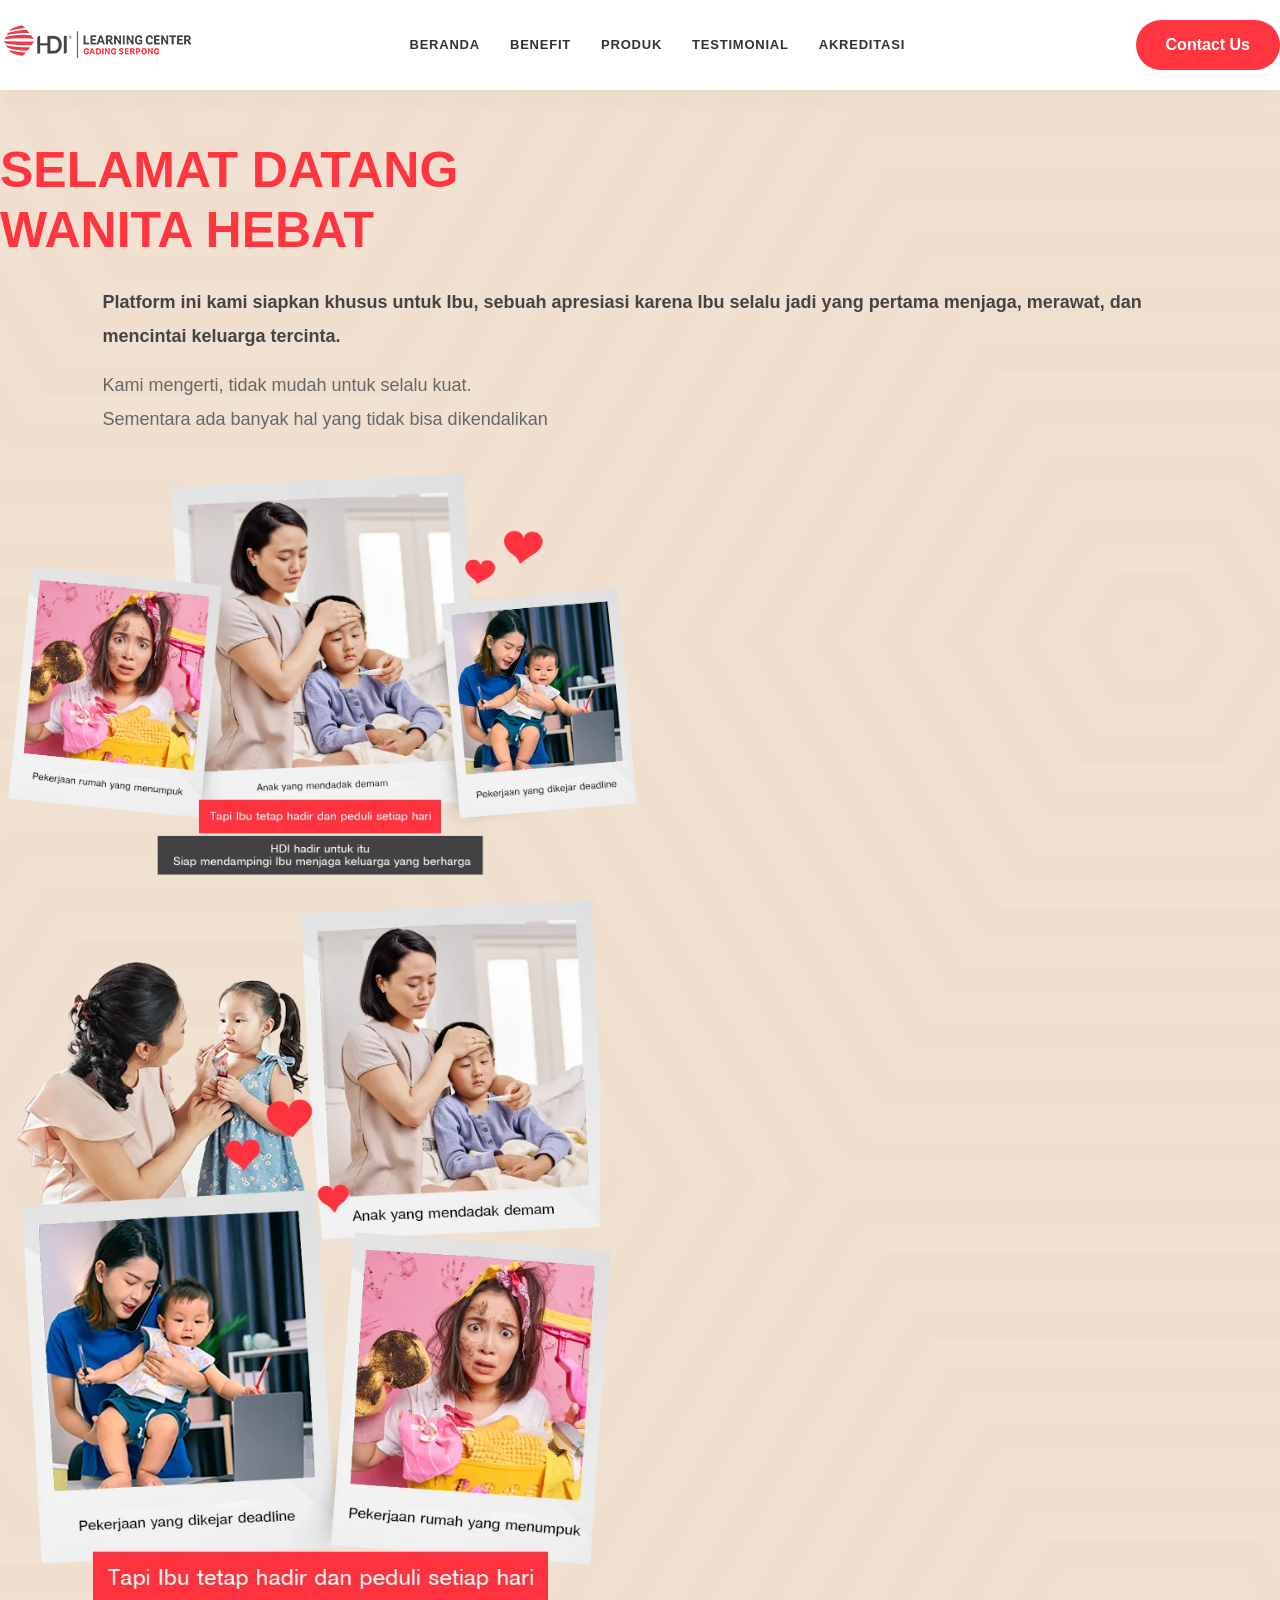
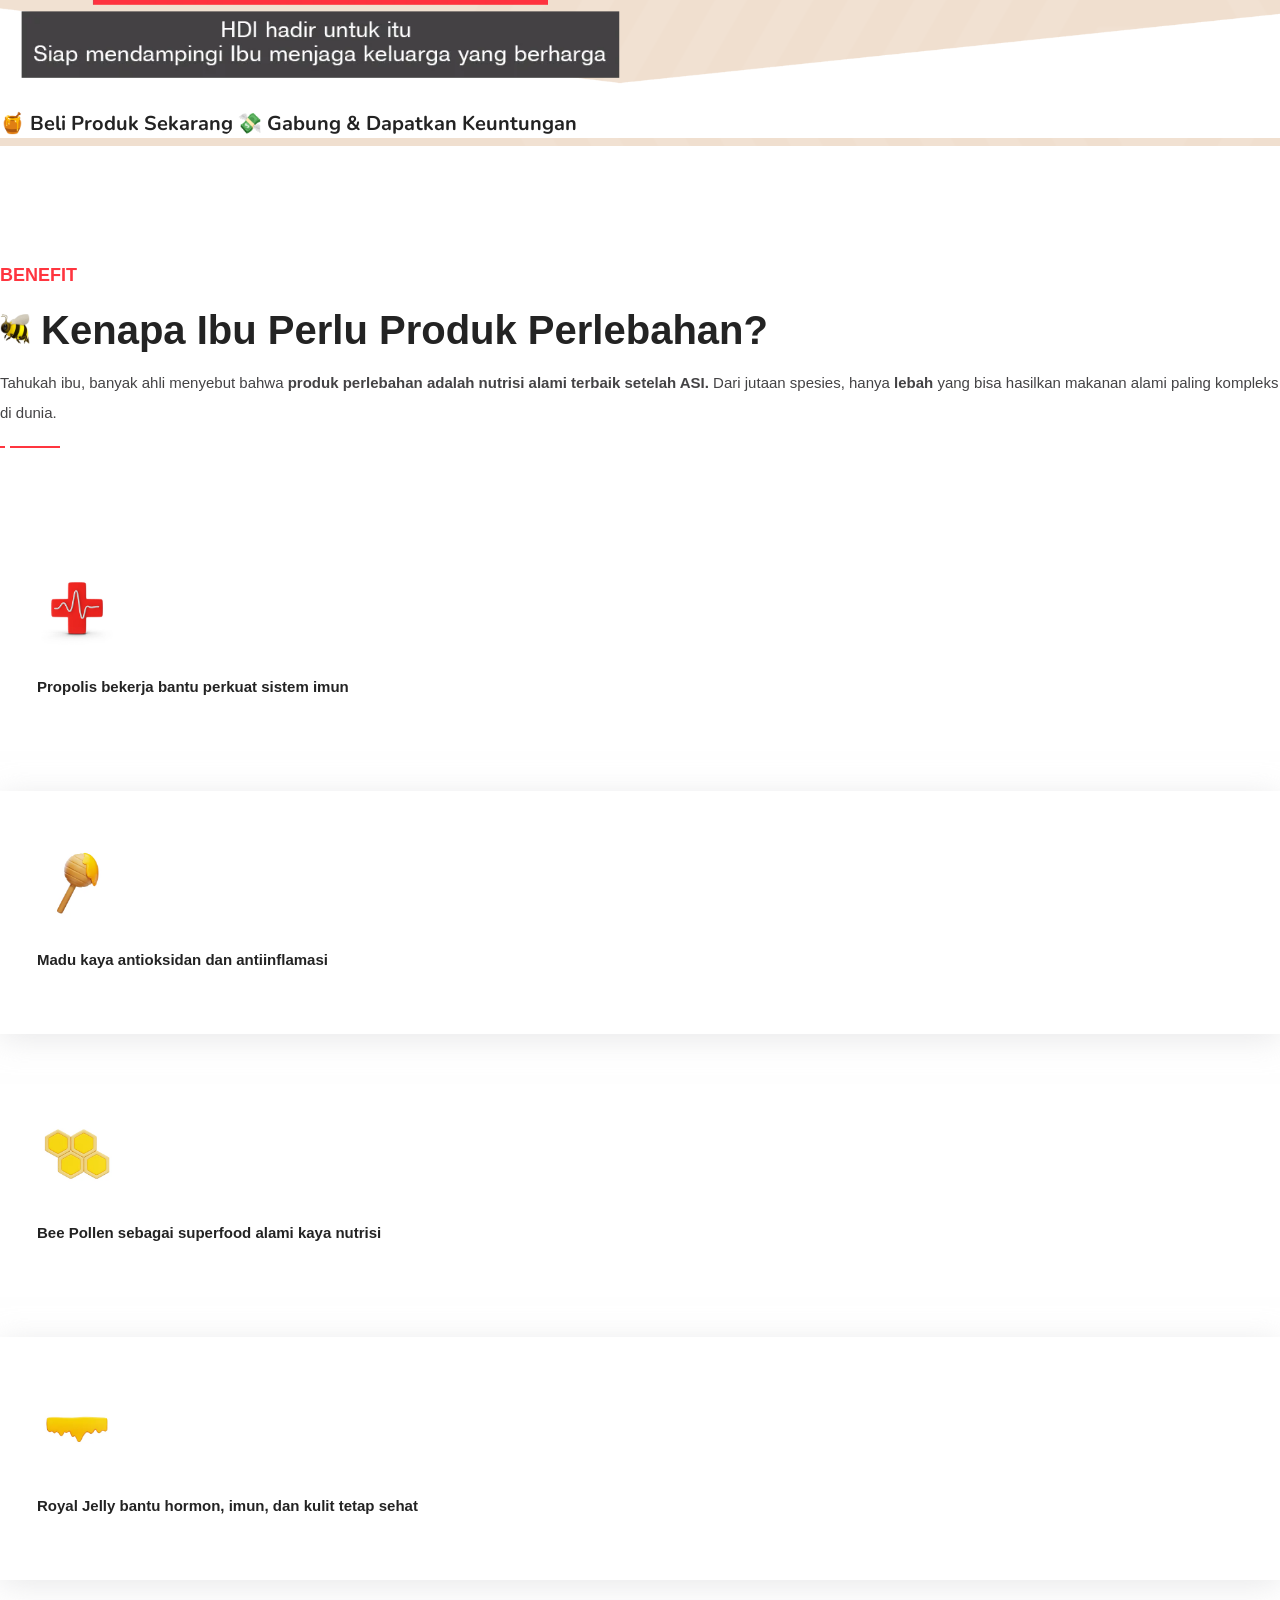
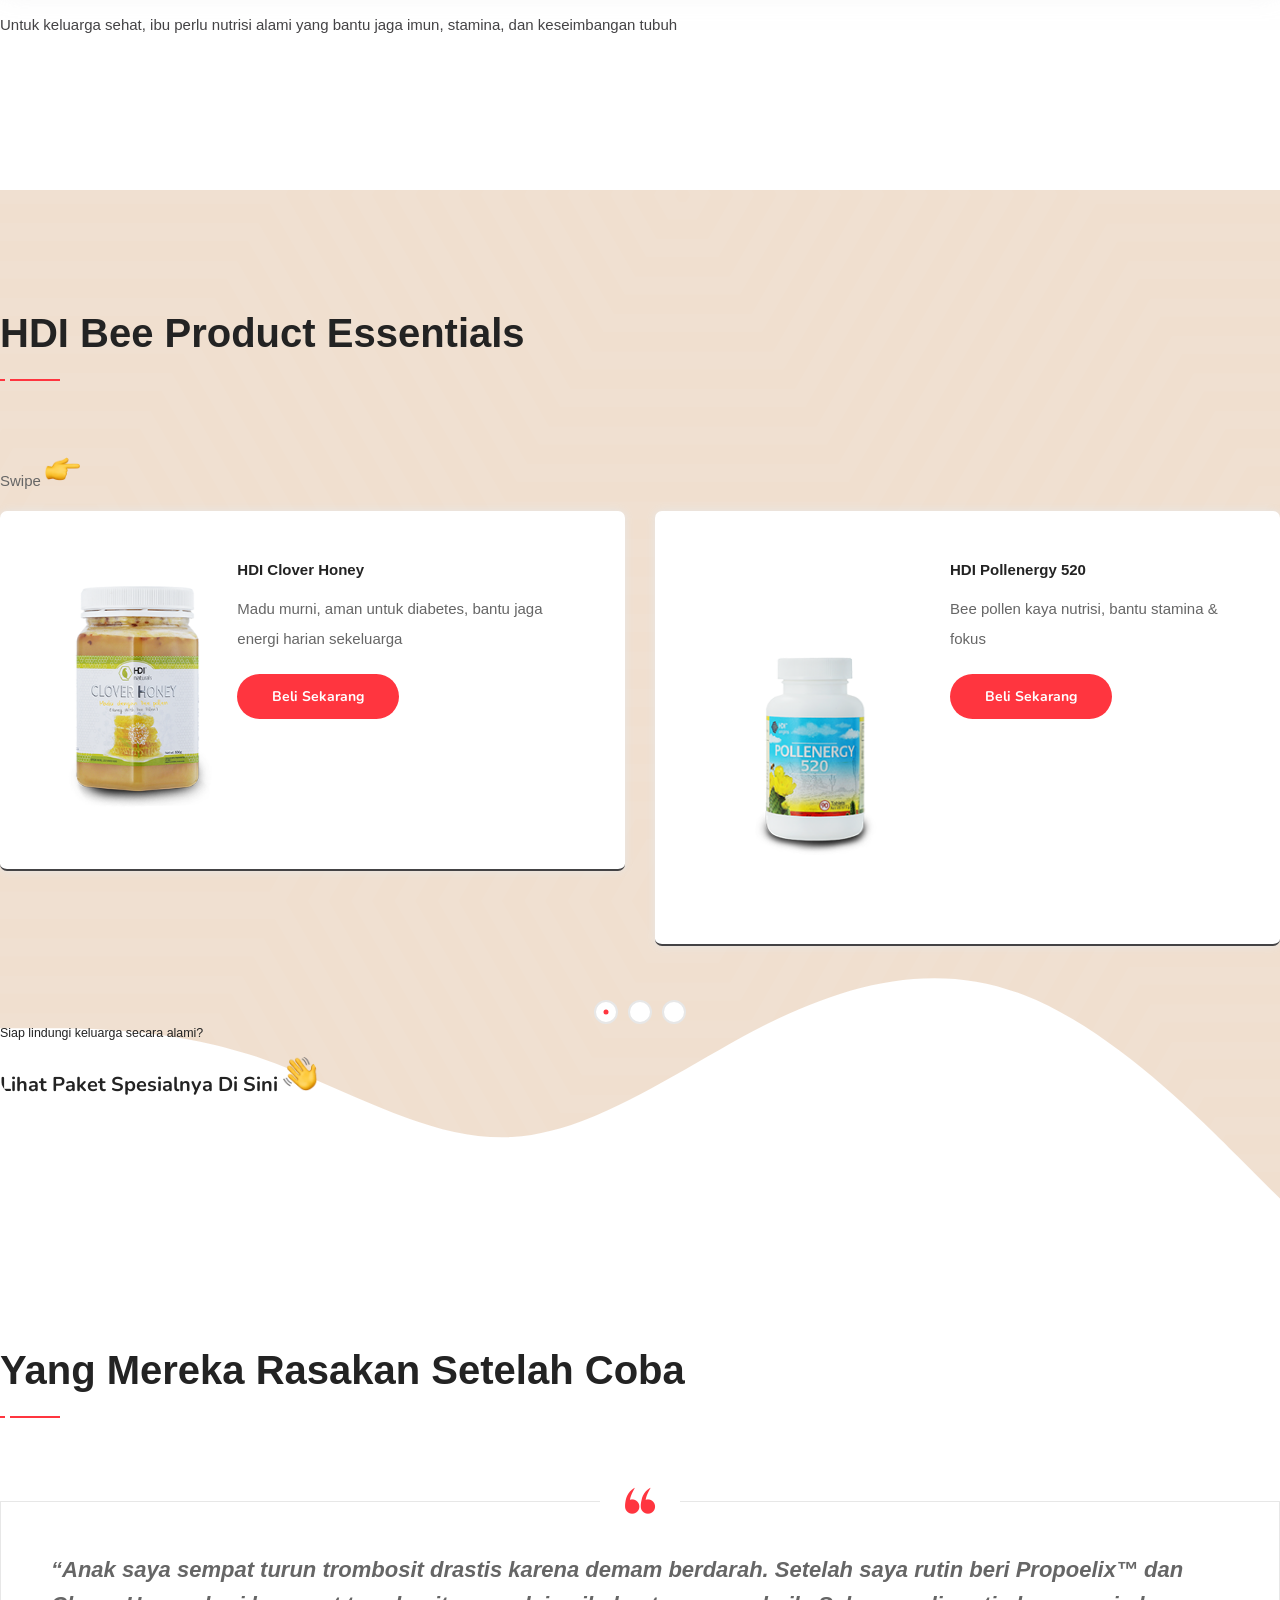
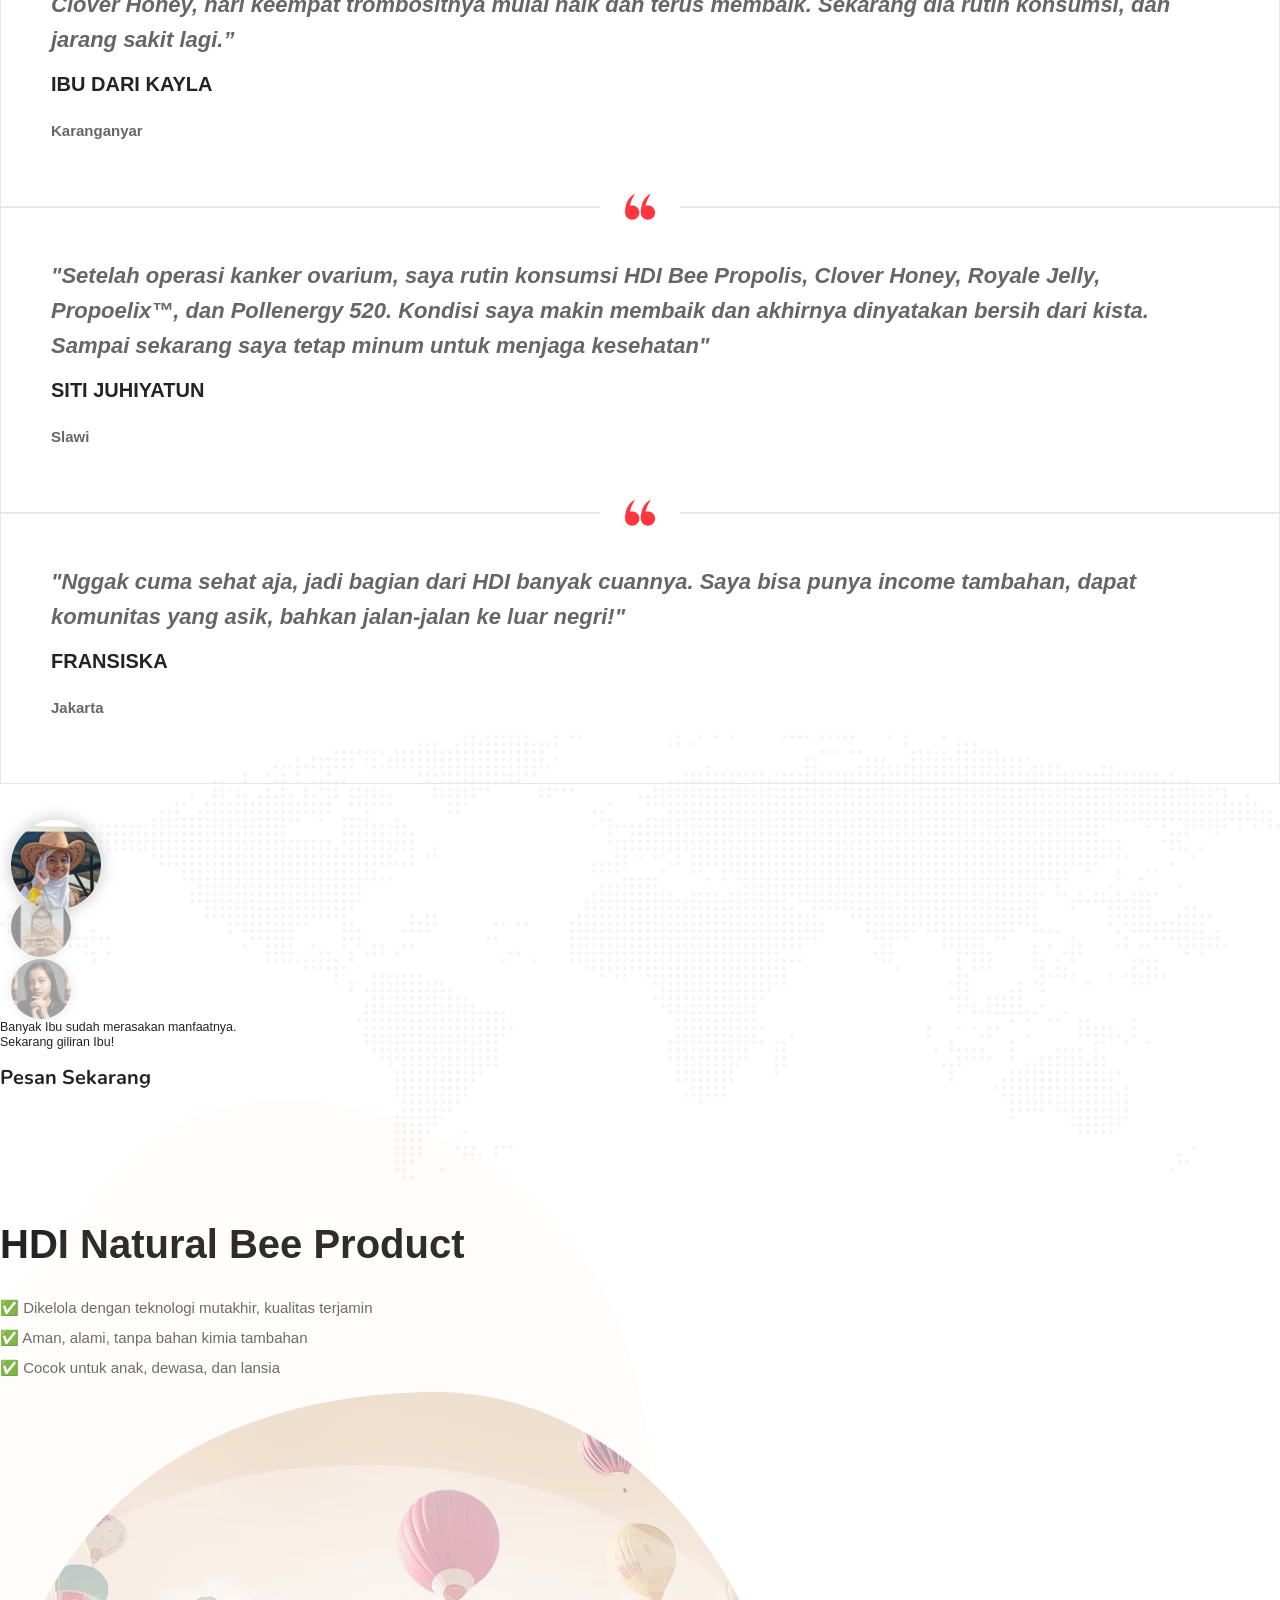
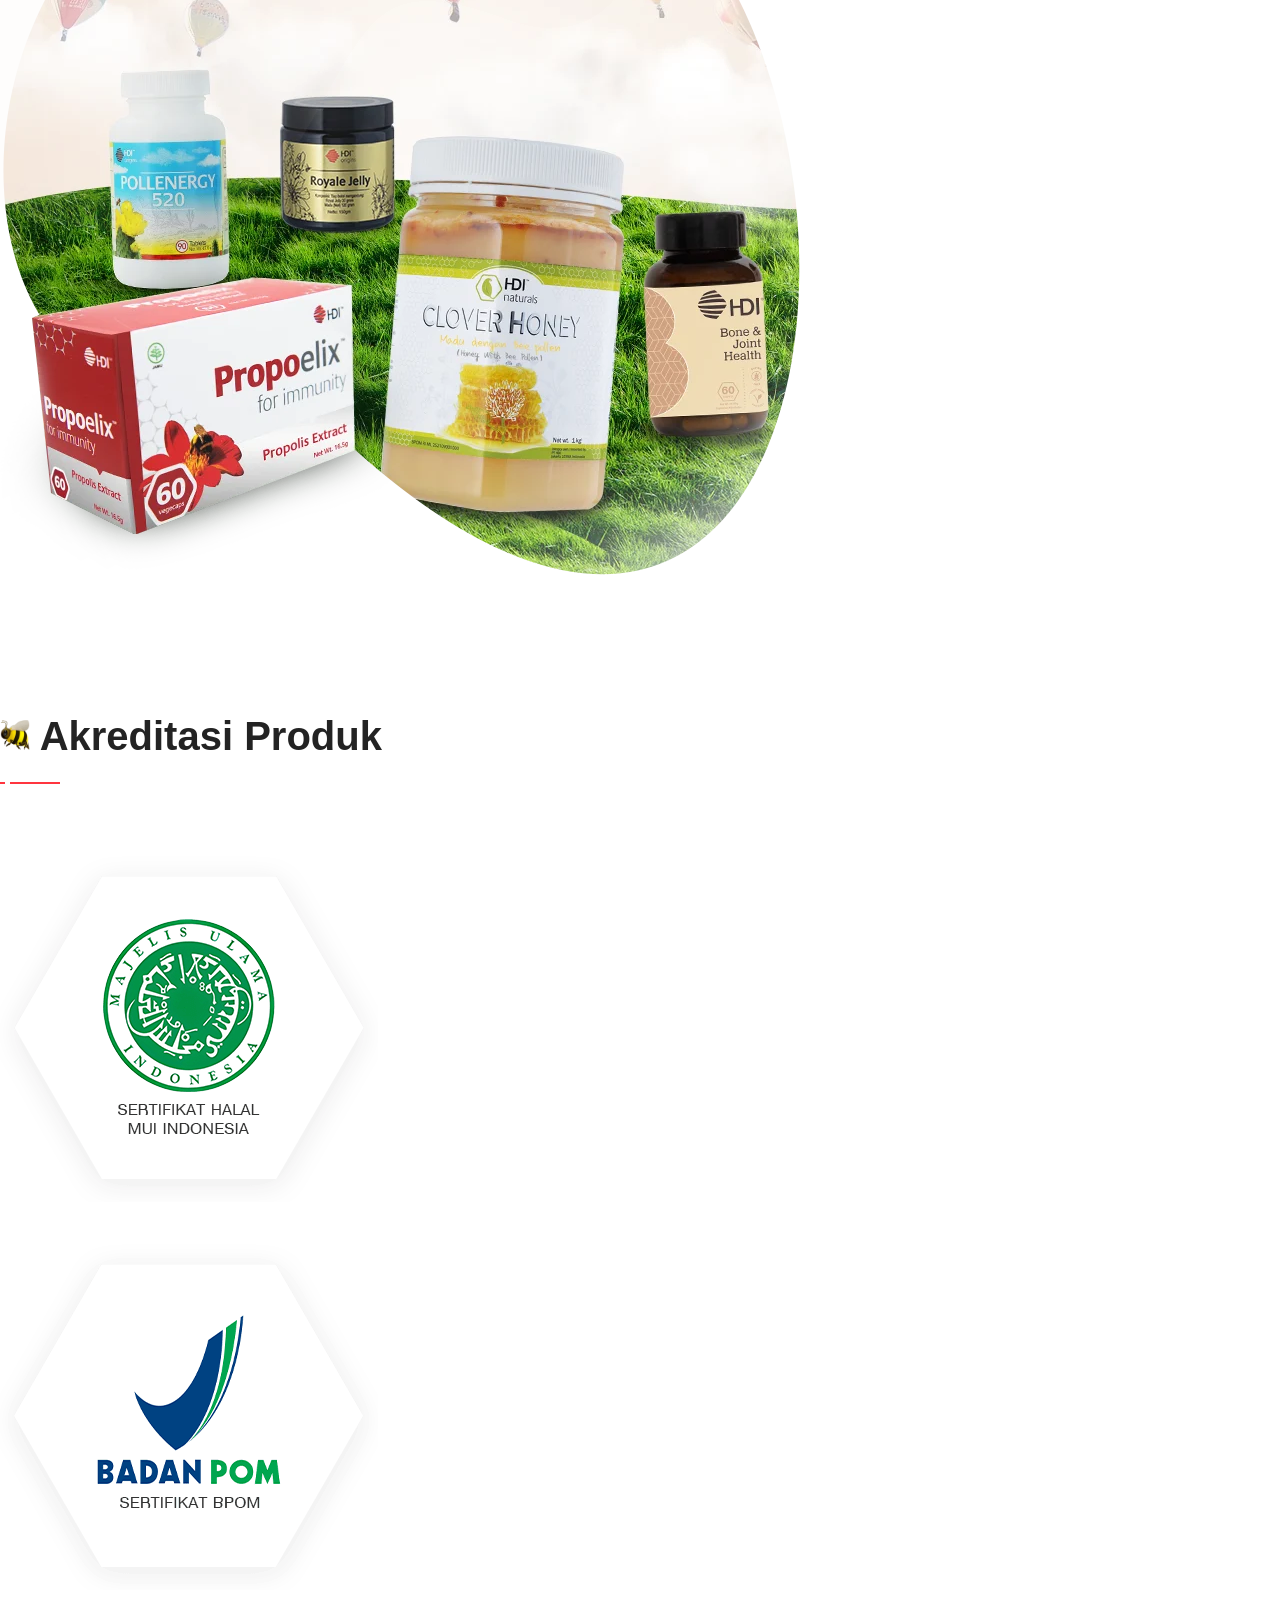
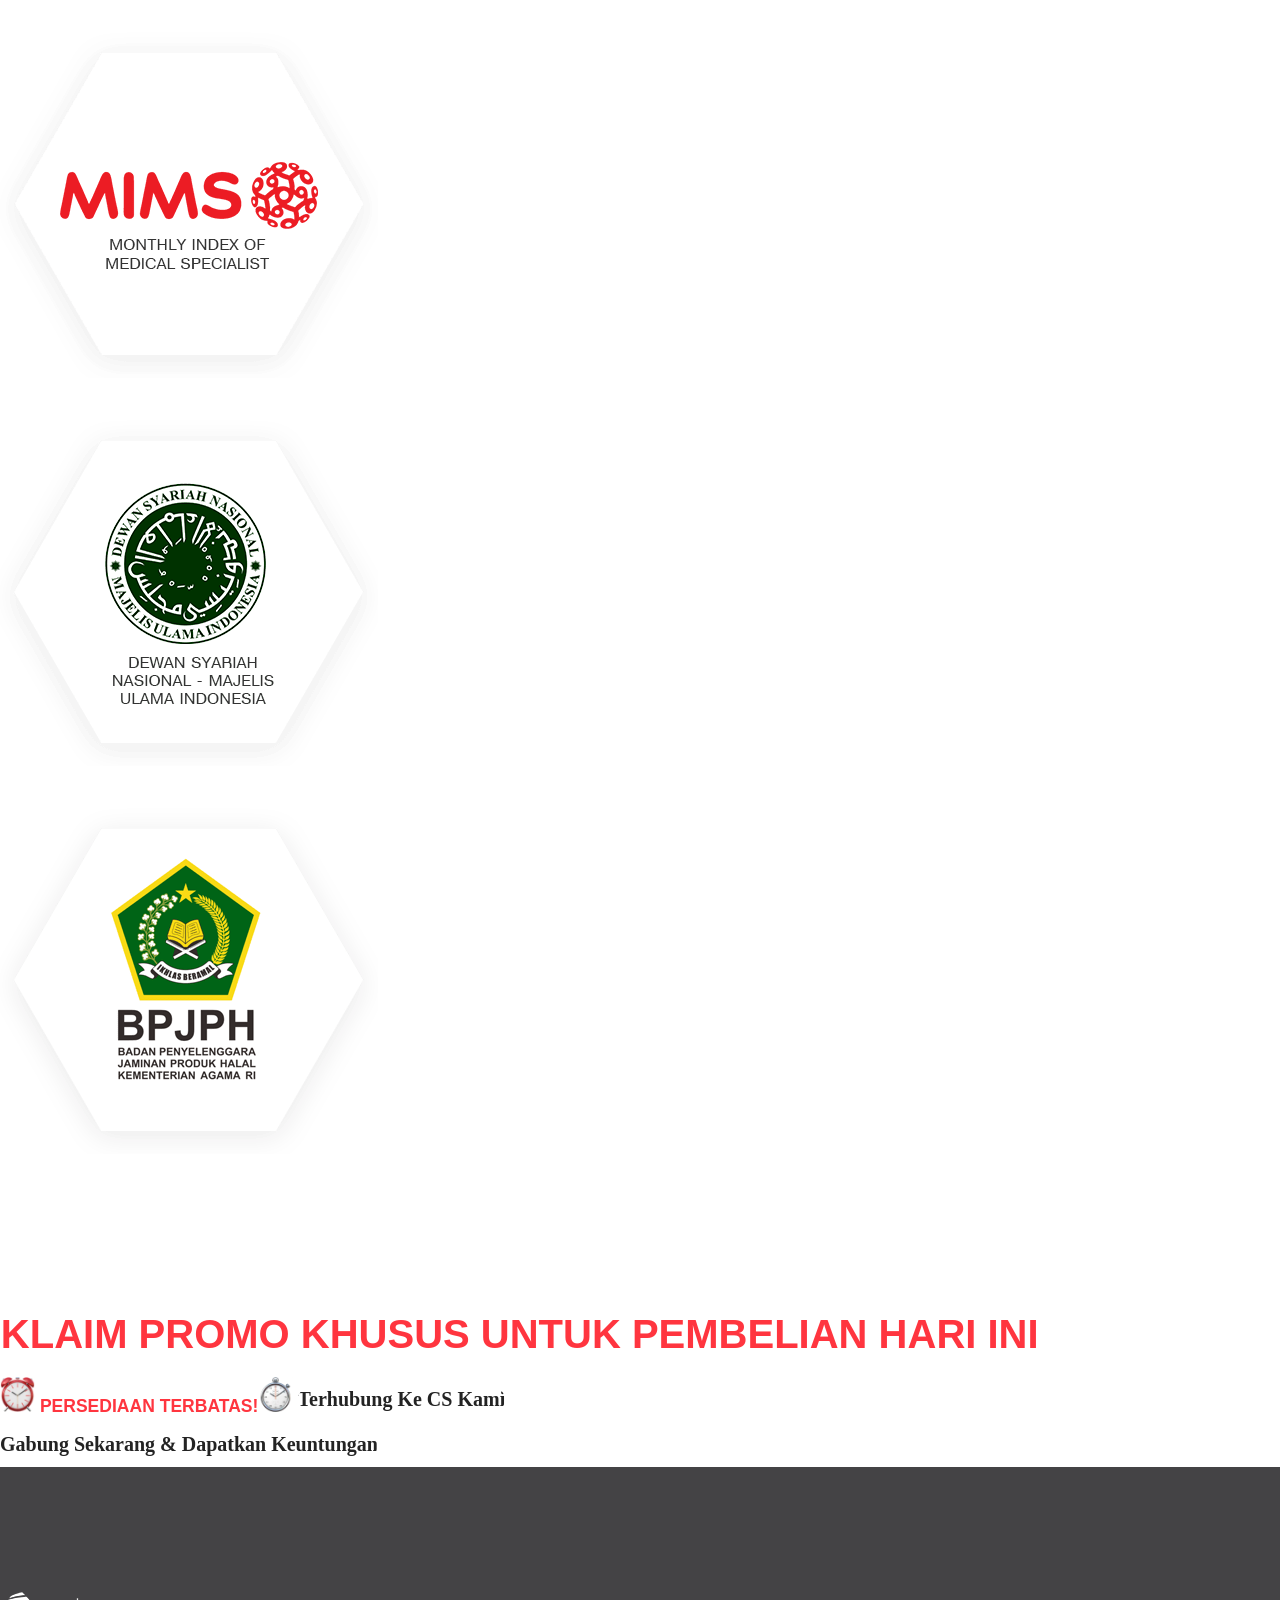
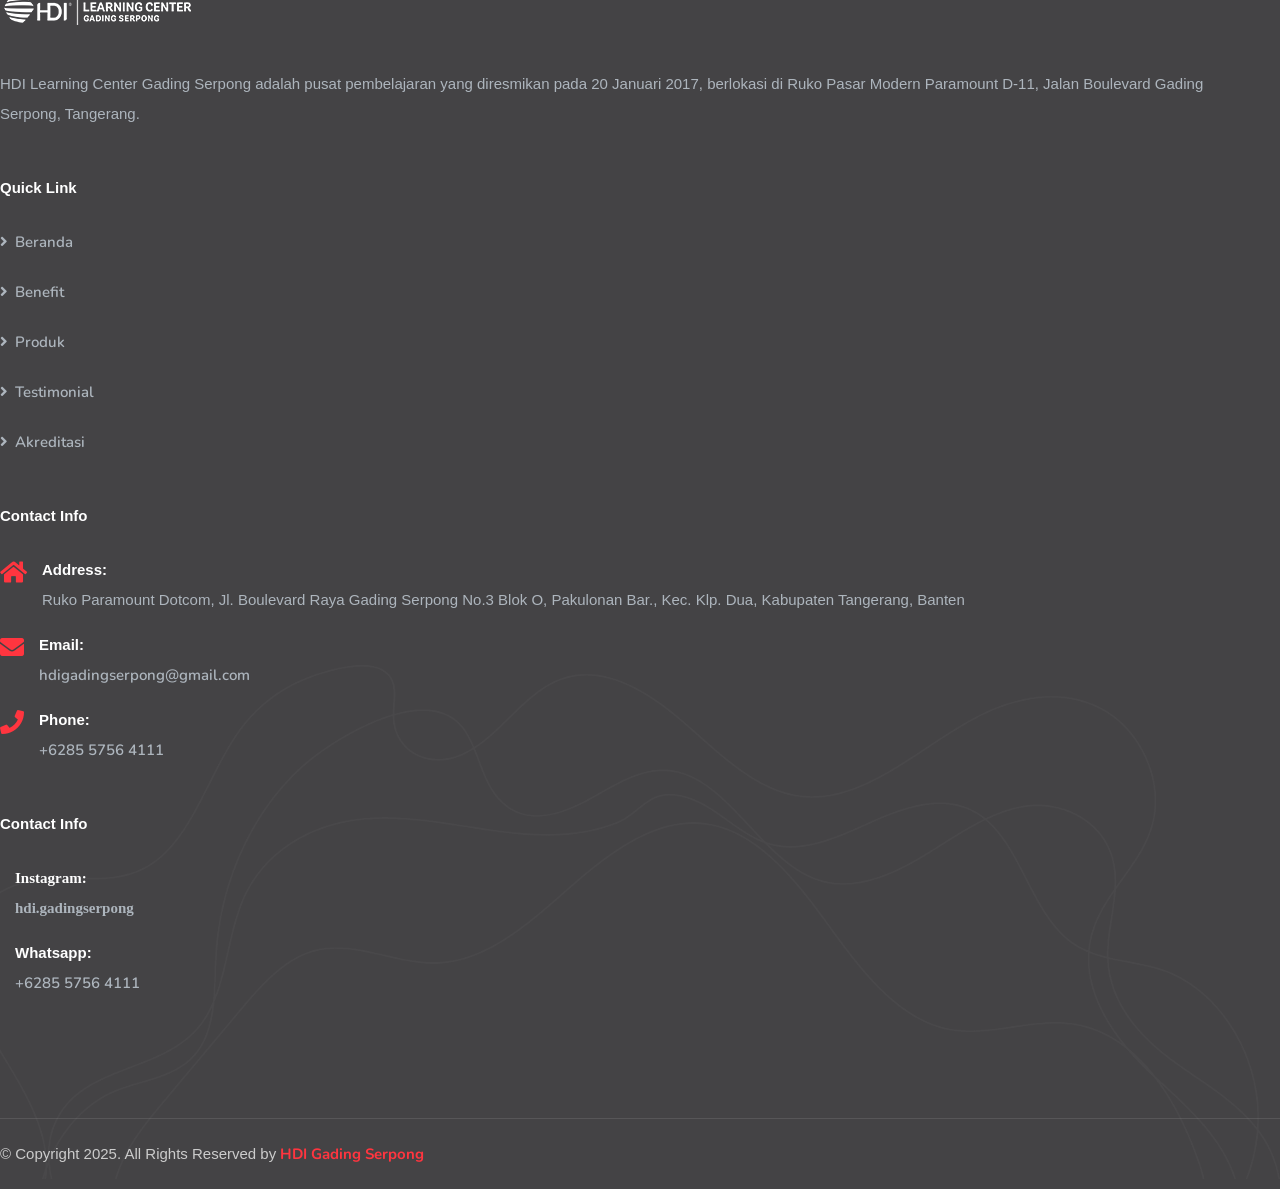
==== commit afc3990a: "revsi optimasi font dll" ====
--- a/index.html
+++ b/index.html
@@ -59,7 +59,7 @@
 
                 <div class="attr-nav">
                     <ul>
-                        <li class="button"><a href="https://wa.me/628557564111?text=Halo%20kak,%20saya%20mau%20tanya%20tentang%20produk%20HDI-nya" target="_blank" style="background-color: var(--red-hdi);">Contact Us</a></li>
+                        <li class="button"><a href="https://wa.me/628557564111?text=Halo%20kak,%20saya%20mau%20tanya%20tentang%20produk%20HDI-nya" target="_blank" style="background-color: var(--red-hdi); font-family: var(--font-main);">Contact Us</a></li>
            
                     </ul>
                 </div>        
@@ -76,22 +76,22 @@
                     <ul class="nav navbar-nav navbar-center" data-in="#" data-out="#">
 
                         <li>
-                            <a class="smooth-menu" href="#hero">Beranda</a>
+                            <a class="smooth-menu main-font" href="#hero">Beranda</a>
                         </li>
 
                         <li>
-                            <a class="smooth-menu" href="#benefit">Benefit</a>
+                            <a class="smooth-menu main-font" href="#benefit">Benefit</a>
                         </li>
                         <li>
-                            <a class="smooth-menu" href="#favorit">Produk</a>
+                            <a class="smooth-menu main-font" href="#favorit">Produk</a>
                         </li>
 
                         <li>
-                            <a class="smooth-menu" href="#testimonial">Testimonial</a>
+                            <a class="smooth-menu main-font" href="#testimonial">Testimonial</a>
                         </li>
 
                         <li>
-                            <a class="smooth-menu" href="#akreditasi">Akreditasi</a>
+                            <a class="smooth-menu main-font" href="#akreditasi">Akreditasi</a>
                         </li>
                         
                     </ul>
@@ -109,13 +109,14 @@
                 <div class="row align-center">
                     <div class="col-lg-8 offset-lg-2 info">
                         <h2 class="wow fadeInDown red-hdi" data-wow-duration="1s"><strong>SELAMAT DATANG <br> WANITA HEBAT</strong></h2>
-                        <p class="wow fadeInLeft black-hdi" data-wow-duration="1.5s">
-                           <strong> Platform ini kami siapkan khusus untuk Ibu, sebuah apresiasi karena Ibu selalu jadi yang pertama menjaga, merawat, dan mencintai keluarga tercinta.</strong>
+                        <p class="wow fadeInUp black-hdi" data-wow-duration="1.5s">
+                           <strong> Platform ini kami siapkan khusus untuk Ibu, sebuah apresiasi karena Ibu selalu jadi yang pertama menjaga, merawat, dan mencintai keluarga tercinta.</strong></p>
                             <div class="mt-2"> </div>
 
-                            Kami mengerti, tidak mudah untuk selalu kuat.
-                            <br> Sementara ada banyak hal yang tidak bisa dikendalikan 
-                        </p>
+                            <p  class="wow fadeInUp">Kami mengerti, tidak mudah untuk selalu kuat.
+                                <br> Sementara ada banyak hal yang tidak bisa dikendalikan 
+                            </p>
+                                
                         
                        
                         
@@ -149,7 +150,7 @@
     <div id="benefit" class="features-area default-padding">
         <div class="container">
             <div class="row">
-                <div class="col-lg-8 offset-lg-2">
+                <div class="col-lg-8 offset-lg-2 wow fadeInUp" data-wow-duration="1s">
                    
                     <div class="site-heading text-center ">
                         <h5 style="color:var(--red-hdi) !important;">Benefit</h5>
@@ -167,7 +168,7 @@
             <div class="features-items text-center">
                 <div class="row d-flex justify-content-center">
                 
-                    <div class="single-item col-lg-3 col-md-3">
+                    <div class="single-item col-lg-3 col-md-3 wow fadeInLeft" data-wow-duration="3s">
                         <div class="item">
                             <div class="icon">
                                 <img src="assets/img/illustration/health.webp" alt="">
@@ -176,7 +177,7 @@
                         </div>
                     </div>
 
-                    <div class="single-item col-lg-3 col-md-3">
+                    <div class="single-item col-lg-3 col-md-3 wow fadeInLeft" data-wow-duration="3s">
                         <div class="item">
                             <div class="icon">
                               
@@ -187,7 +188,7 @@
                         </div>
                     </div>
 
-                    <div class="single-item col-lg-3 col-md-3">
+                    <div class="single-item col-lg-3 col-md-3 wow fadeInLeft" data-wow-duration="3s">
                         <div class="item">
                             <div class="icon">
                                 
@@ -198,7 +199,7 @@
                         </div>
                     </div>
 
-                    <div class="single-item col-lg-3 col-md-3">
+                    <div class="single-item col-lg-3 col-md-3 wow fadeInLeft" data-wow-duration="3s">
                         <div class="item">
                             <div class="icon">
                             
@@ -224,7 +225,7 @@
 
     </div>
 
-    <div id="favorit" class="features-carousel-area carousel-shadow half-bg bg-cream default-padding" style="background-image: url(assets/img/shape/pattern-hdi.png);">
+    <div id="favorit" class="features-carousel-area carousel-shadow half-bg bg-cream default-padding wow fadeInRight" data-wow-duration="3s" style="background-image: url(assets/img/shape/pattern-hdi.png);">
 
         <div class="shape-bottom">
             <img src="assets/img/shape/1.svg" alt="Shape">
@@ -236,15 +237,12 @@
                     <div class="site-heading text-center">
                         <h2 class="area-title">HDI Bee Product Essentials</h2>
                         <div class="devider"></div>
-                        
                     </div>
                 </div>
             </div>
         </div>
         <div class="container">
             <div class="row">
-
-              
                 <p class="mx-auto"> Swipe <img class="img-fluid mx-auto ml-5" src="assets/img/emoji/backhand.webp" style="width: 35px;" alt="">  </p>
 
                 <div class="col-lg-12">
@@ -336,7 +334,7 @@
 
             <!-- Start Testimonials 
     ============================================= -->
-    <div  id="testimonial" class="testimonials-area default-padding">
+    <div  id="testimonial" class="testimonials-area default-padding wow fadeInUp" data-wow-duration="1.5s">
 
         <!-- Fixed BG -->
         <div class="fixed-bg" style="background-image: url(assets/img/map.svg);"></div>
@@ -421,9 +419,8 @@
 
 
 
-    <!-- Start Our Specialty
-    ============================================= -->
-    <div class="our-specialty-area mt-5" id="bergabung">
+    <!-- Start Our Specialty ============================================= -->
+    <div class="our-specialty-area mt-5 wow fadeInLeft" data-wow-duration="1.5s" id="bergabung">
         <!-- Fixed Shape -->
         <div class="shape-left-top shape opacity-default">
             <img src="assets/img/shape/7.png" alt="Shape">
@@ -450,7 +447,7 @@
 
 
     <!-- From Index5 -->
-    <div id="akreditasi" class="features-area default-padding">
+    <div id="akreditasi" class="features-area default-padding wow fadeInUp" data-wow-duration="2s">
         <div class="container">
             <div class="row">
                 <div class="col-lg-8 offset-lg-2">
@@ -496,7 +493,7 @@
 
 
     
-    <div id="main" class="features-area pt-1 pb-5">
+    <div id="main" class="features-area pt-1 pb-5 wow fadeInUp" data-wow-duration="3s">
         <div class="container">
             <div class="features-items text-center">
 
@@ -513,11 +510,11 @@
                 
                 <h3 class="mt-2" style="color: var(--red-hdi) !important;"><img src="assets/img/emoji/alarm1.webp" class="img-fluid mb-2" style="width:35px;" alt=""> <strong> PERSEDIAAN TERBATAS!</strong><img src="assets/img/emoji/alarm2.webp" class="img-fluid mb-2 ml-2" style="width:35px;" alt=""></h3>
             </div>
-                <a class="btn btn-success w-100 w-md-75 mt-lg-3 py-4 text-light mx-auto mb-2" href="https://wa.me/628557564111?text=Halo%20kak,%20saya%20mau%20tanya%20tentang%20produk%20HDI-nya" style="visibility: visible; animation-duration: 1.8s; animation-name: fadeInDown; border-radius: 30px !important;font-size: 20px;" data-wow-duration="1.8s" target="_blank"> Terhubung Ke CS kami</a>
+                <a class="btn btn-success w-100 w-md-75 mt-lg-3 py-4 text-light mx-auto mb-2" href="https://wa.me/628557564111?text=Halo%20kak,%20saya%20mau%20tanya%20tentang%20produk%20HDI-nya" style="visibility: visible; animation-duration: 1.8s; animation-name: fadeInDown; border-radius: 30px !important;font-size: 20px; font-family: 'Basic sans';" data-wow-duration="1.8s" target="_blank"> Terhubung Ke CS kami</a>
             </div>
 
             <div class="features-items text-center">
-                <a class="btn btn-danger w-100 w-md-75 mt-lg-3 py-4 text-light mx-auto mb-2" href="https://referral.hdi.com/page/VIRGINIA81" style="visibility: visible; animation-duration: 1.8s; animation-name: fadeInDown; border-radius: 30px !important;font-size: 20px;" data-wow-duration="1.8s" target="_blank"> Gabung Sekarang & Dapatkan Keuntungan
+                <a class="btn btn-danger w-100 w-md-75 mt-lg-3 py-4 text-light mx-auto mb-2" href="https://referral.hdi.com/page/VIRGINIA81" style="visibility: visible; animation-duration: 1.8s; animation-name: fadeInDown; border-radius: 30px !important;font-size: 20px;  font-family: 'Basic sans'" data-wow-duration="1.8s" target="_blank"> Gabung Sekarang & Dapatkan Keuntungan
                     </a>
             </div>
         </div>
@@ -611,7 +608,7 @@
                                             <i class="bi bi-instagram"></i>
                                         </div>
                                         <div class="content">
-                                            <a href="https://instagram.com/hdi.gadingserpong" target="_blank">
+                                            <a style=" font-family: pragmatica;"href="https://instagram.com/hdi.gadingserpong" target="_blank">
                                             <strong>Instagram:</strong>
                                             hdi.gadingserpong</a>
                                         </div>
--- a/assets/css/bootsnav.css
+++ b/assets/css/bootsnav.css
@@ -0,0 +1,3436 @@
+@font-face {
+  font-family: 'Basic Sans', sans-serif;
+  src: url(../fonts/BasicSans-Bold.woff);
+}
+
+@font-face {
+  font-family: 'Pragmatica', sans-serif;
+  src: url(../fonts/Pragmatica.ttf);
+}
+
+:root{
+  --main-font:('Basic Sans');
+  --secondary-font:('Pragmatica');
+}
+
+.main-font{
+  font-family: var(--main-font);
+}
+
+.secondary-font{
+  font-family: var(--secondary-font);
+}
+
+
+/* Navbar Bootstrap */
+
+
+@media (min-width:768px) {
+  .nav-box .container, 
+  .nav-box .container-lg, 
+  .nav-box .container-md, 
+  .nav-box .container-sm, 
+  .nav-box .container-xl {
+    max-width: 720px;
+    width: 720px;
+  }
+}
+
+@media (min-width:992px) {
+  .nav-box .container, 
+  .nav-box .container-lg, 
+  .nav-box .container-md, 
+  .nav-box .container-sm, 
+  .nav-box .container-xl {
+    max-width: 960px;
+    width: 960px;
+  }
+}
+
+@media (min-width:1200px) {
+  .nav-box .container, 
+  .nav-box .container-lg, 
+  .nav-box .container-md, 
+  .nav-box .container-sm, 
+  .nav-box .container-xl {
+    max-width: 1140px;
+    width: 1140px;
+  }
+}
+
+.navbar .container, 
+.navbar .container-fluid, 
+.navbar .container-lg, 
+.navbar .container-md, 
+.navbar .container-sm, 
+.navbar .container-xl {
+  display: block;
+}
+
+@media (min-width: 768px) {
+  .navbar .navbar-right .dropdown-menu {
+    right: 0;
+    left: auto;
+  }
+
+  .navbar .navbar-right .dropdown-menu-left {
+    right: auto;
+    left: 0;
+  }
+}
+
+header .container-full {
+  position: relative;
+  padding: 0;
+}
+
+nav.navbar.bootsnav.nav-box .navbar-brand {
+  padding-left: 0;
+}
+
+.navbar {
+  display: block;
+  position: relative;
+  min-height: 50px;
+  margin-bottom: 20px;
+  border: 1px solid transparent;
+  padding: 0;
+}
+
+.navbar-nav .dropdown-menu {
+  position: absolute;
+  top: 100%;
+  left: 0;
+  z-index: 1000;
+  display: none;
+  float: left;
+  min-width: 160px;
+  padding: 5px 0;
+  margin-top: 0;
+  font-size: 14px;
+  text-align: left;
+  list-style: none;
+  background-color: #fff;
+  -webkit-background-clip: padding-box;
+  background-clip: padding-box;
+  border: 1px solid #ccc;
+  border: 1px solid rgba(0, 0, 0, .15);
+  border-radius: 4px;
+  -webkit-box-shadow: 0 6px 12px rgba(0, 0, 0, .175);
+  box-shadow: 0 6px 12px rgba(0, 0, 0, .175);
+}
+
+.navbar .navbar-collapse.collapse {
+  display: block !important;
+  height: auto !important;
+  padding-bottom: 0;
+  overflow: visible !important;
+  flex: inherit;
+}
+
+.dropdown-toggle::after {
+  display: inline;
+  margin: 0;
+  border: none;
+  vertical-align: inherit;
+}
+
+.nav {
+  padding-left: 0;
+  margin-bottom: 0;
+  list-style: none;
+  display: block;
+}
+
+.nav > li {
+  position: relative;
+  display: block;
+}
+
+.nav > li > a {
+  position: relative;
+  display: block;
+  padding: 10px 15px;
+}
+
+.nav > li > a:hover,
+.nav > li > a:focus {
+  text-decoration: none;
+  background-color: #eee;
+}
+
+.nav > li.disabled > a {
+  color: #777;
+}
+
+.nav > li.disabled > a:hover,
+.nav > li.disabled > a:focus {
+  color: #777;
+  text-decoration: none;
+  cursor: not-allowed;
+  background-color: transparent;
+}
+
+.nav .open > a,
+.nav .open > a:hover,
+.nav .open > a:focus {
+  background-color: #eee;
+  border-color: #337ab7;
+}
+
+.nav .nav-divider {
+  height: 1px;
+  margin: 9px 0;
+  overflow: hidden;
+  background-color: #e5e5e5;
+}
+
+.nav > li > a > img {
+  max-width: none;
+}
+
+.nav-tabs .dropdown-menu {
+  margin-top: -1px;
+  border-top-left-radius: 0;
+  border-top-right-radius: 0;
+}
+
+.navbar {
+  position: relative;
+  min-height: 50px;
+  margin-bottom: 20px;
+  border: 1px solid transparent;
+}
+
+@media (min-width: 768px) {
+  .navbar {
+    border-radius: 4px;
+  }
+}
+
+@media (min-width: 768px) {
+  .navbar-header {
+    float: left;
+  }
+}
+
+.navbar .attr-nav form {
+  border: 1px solid #e7e7e7;
+  position: relative;
+  margin: 20px 0;
+  margin-left: 10px;
+  min-width: 250px;
+  border-radius: 30px;
+}
+
+.navbar .attr-nav form button {
+  position: absolute;
+  right: 0;
+  top: 0;
+  height: 50px;
+  width: 50px;
+  background: #4ac4f3;
+  color: #ffffff;
+  border-radius: 50%;
+}
+
+.navbar .attr-nav form input {
+  border: none;
+  box-shadow: inherit;
+  border-radius: 30px;
+  padding-left: 20px;
+}
+
+.navbar-brand {
+  float: left;
+  height: 50px;
+  padding: 15px 15px;
+  font-size: 18px;
+  line-height: 20px;
+}
+
+.navbar-brand:hover,
+.navbar-brand:focus {
+  text-decoration: none;
+}
+
+.navbar-brand > img {
+  display: block;
+}
+
+@media (min-width: 768px) {
+  .navbar > .container .navbar-brand,
+  .navbar > .container-fluid .navbar-brand {
+    margin-left: -15px;
+  }
+}
+
+.navbar-toggle {
+  position: relative;
+  float: right;
+  padding: 9px 10px;
+  margin-top: 8px;
+  margin-right: 15px;
+  margin-bottom: 8px;
+  background-color: transparent;
+  background-image: none;
+  border: 1px solid transparent;
+  border-radius: 4px;
+}
+
+.navbar-toggle:focus {
+  outline: 0;
+}
+
+.navbar-toggle .icon-bar {
+  display: block;
+  width: 22px;
+  height: 2px;
+  border-radius: 1px;
+}
+
+.navbar-toggle .icon-bar + .icon-bar {
+  margin-top: 4px;
+}
+
+@media (min-width: 768px) {
+  .navbar-toggle {
+    display: none;
+  }
+}
+
+.navbar-nav {
+  margin: 7.5px -15px;
+}
+
+.navbar-nav > li > a {
+  padding-top: 10px;
+  padding-bottom: 10px;
+  line-height: 20px;
+}
+
+@media (max-width: 767px) {
+  .navbar-nav .open .dropdown-menu {
+    position: static;
+    float: none;
+    width: auto;
+    margin-top: 0;
+    background-color: transparent;
+    border: 0;
+    -webkit-box-shadow: none;
+    box-shadow: none;
+  }
+
+  .navbar-nav .open .dropdown-menu > li > a,
+  .navbar-nav .open .dropdown-menu .dropdown-header {
+    padding: 5px 15px 5px 25px;
+  }
+
+  .navbar-nav .open .dropdown-menu > li > a {
+    line-height: 20px;
+  }
+
+  .navbar-nav .open .dropdown-menu > li > a:hover,
+  .navbar-nav .open .dropdown-menu > li > a:focus {
+    background-image: none;
+  }
+}
+
+@media (min-width: 768px) {
+  .navbar-nav {
+    float: left;
+    margin: 0;
+  }
+
+  .navbar-nav > li {
+    float: left;
+  }
+
+  .navbar-nav > li > a {
+    padding-top: 15px;
+    padding-bottom: 15px;
+  }
+}
+
+@media (min-width: 768px) {
+  .navbar-left {
+    float: left !important;
+  }
+
+  .navbar-right {
+    float: right !important;
+    margin-right: -15px;
+  }
+
+  .navbar-right ~ .navbar-right {
+    margin-right: 0;
+  }
+}
+
+.dropup .dropdown-menu,
+.navbar-fixed-bottom .dropdown .dropdown-menu {
+  top: auto;
+  bottom: 100%;
+  margin-bottom: 2px;
+}
+
+.nav:before,
+.nav:after,
+.navbar:before,
+.navbar:after,
+.navbar-header:before,
+.navbar-header:after,
+.navbar-collapse:before,
+.navbar-collapse:after {
+  display: table;
+  content: " ";
+}
+
+.nav:after,
+.navbar:after,
+.navbar-header:after,
+.navbar-collapse:after {
+  clear: both;
+}
+
+/* * Navbar Main Css * v1.0 */
+nav.bootsnav .dropdown.megamenu-fw {
+  position: static;
+}
+
+nav.bootsnav .container {
+  position: relative;
+}
+
+nav.bootsnav .megamenu-fw .dropdown-menu {
+  left: auto;
+}
+
+nav.bootsnav .megamenu-content {
+  padding: 15px;
+  width: 100% !important;
+}
+
+nav.bootsnav .megamenu-content .title {
+  color: #333333;
+  font-weight: 600;
+  margin-top: 0;
+  text-transform: uppercase;
+  margin-bottom: 10px;
+  font-size: 14px;
+}
+
+nav.bootsnav .dropdown.megamenu-fw .dropdown-menu {
+  left: 0;
+  right: 0;
+}
+
+.navbar .side .widget > a {
+  border-radius: 30px;
+}
+
+.navbar .side .widget .contact li {
+  display: flex;
+  margin-bottom: 25px;
+}
+
+.navbar .side .widget .contact li:last-child {
+  margin-bottom: 0;
+}
+
+.navbar .side .widget .contact li .icon {
+  padding-right: 15px;
+}
+
+.navbar .side .widget .contact li .icon, 
+.navbar .side .widget .contact li .info {
+  display: table-cell;
+  vertical-align: middle;
+}
+
+.navbar .side .widget .contact li .icon i {
+  color: #4ac4f3;
+  font-size: 40px;
+  display: inline-block;
+  text-align: center;
+  -webkit-border-radius: 50%;
+  -moz-border-radius: 50%;
+  border-radius: 50%;
+}
+
+.navbar .side .widget .contact li .info span {
+  display: block;
+  font-family: 'Nunito', sans-serif;
+  font-weight: 900;
+  line-height: 20px;
+  text-transform: uppercase;
+  font-size: 14px;
+  width: 100%;
+  margin-bottom: 5px;
+  color: #232323;
+}
+
+.navbar-collapse {
+  padding: 0;
+}
+
+nav.navbar .quote-btn a {
+  color: #232323;
+  display: inline-block;
+  font-size: 12px;
+  font-weight: 600;
+  border: 2px solid #4ac4f3;
+  text-transform: uppercase;
+  top: -2px;
+  letter-spacing: 0.6px;
+}
+
+nav.navbar .quote-btn {
+  margin-top: -4px;
+}
+
+/* Navbar Default */
+nav.navbar .navbar-brand {
+  height: auto !important;
+}
+
+nav.navbar.bootsnav.logo-less .navbar-brand {
+  display: none;
+}
+
+nav.navbar.navbar-default.logo-less .navbar-collapse {
+  margin-left: -15px;
+}
+
+nav.navbar.bootsnav.navbar-default.navbar-fixed.navbar-transparent.inc-topbar {
+  margin-top: 63px;
+  transition: all 0.35s ease-in-out 0s;
+}
+
+nav.navbar.bootsnav.navbar-default.navbar-fixed.inc-topbar {
+  margin-top: 0;
+}
+
+.navbar-default.navbar.navbar-sidebar.bg-dark .social-share {
+  padding: 0 30px;
+}
+
+nav.bootsnav.navbar-sidebar.bg-dark ul.nav li.dropdown ul.dropdown-menu li a, 
+nav.bootsnav.navbar-sidebar.bg-dark ul.nav li.dropdown a, 
+nav.bootsnav.navbar-sidebar.bg-dark ul.nav li.dropdown h6 {
+  color: #cccccc;
+}
+
+.attr-nav ul.cart-list li.total a {
+  background: #4ac4f3 none repeat scroll 0 0;
+  display: inline-block;
+  font-weight: 600 !important;
+  padding: 12px 15px;
+  color: #ffffff !important;
+}
+
+.attr-nav ul.cart-list li.total a:hover {
+  background: #4ac4f3 none repeat scroll 0 0 !important;
+  color: #ffffff !important;
+}
+
+nav.navbar.bootsnav {
+  background-color: #fff;
+  border-radius: 0;
+  border: none;
+  box-shadow: 0 8px 25px 0 rgba(0, 0, 0, 0.04);
+  -moz-box-shadow: 0 8px 25px 0 rgba(0, 0, 0, 0.04);
+  -webkit-box-shadow: 0 8px 25px 0 rgba(0, 0, 0, 0.04);
+  -o-box-shadow: 0 8px 25px 0 rgba(0, 0, 0, 0.04);
+  margin: 0;
+}
+
+nav.bg-dark.navbar.bootsnav {
+  background-color: #1c1c1c;
+  border: medium none !important;
+  margin: 0;
+}
+
+nav.navbar.bootsnav ul.nav > li > a {
+  color: #333333;
+  background-color: transparent !important;
+  text-transform: uppercase;
+  font-weight: 800;
+  font-size: 14px;
+}
+
+nav.navbar.bootsnav.bg-dark ul.nav > li > a {
+  color: #ffffff;
+}
+
+nav.navbar.bootsnav ul.nav li.megamenu-fw > a:hover, 
+nav.navbar.bootsnav ul.nav li.megamenu-fw > a:focus, 
+nav.navbar.bootsnav ul.nav li.active > a:hover, 
+nav.navbar.bootsnav ul.nav li.active > a:focus, 
+nav.navbar.bootsnav ul.nav li.active > a {
+  background-color: transparent;
+}
+
+nav.navbar.bootsnav .navbar-toggle {
+  background-color: transparent !important;
+  border: none;
+  padding: 0;
+  font-size: 18px;
+  position: relative;
+  top: 5px;
+}
+
+nav.navbar.bootsnav ul.nav .dropdown-menu .dropdown-menu {
+  top: 0;
+  left: 100%;
+}
+
+nav.navbar.bootsnav ul.nav ul.dropdown-menu > li > a {
+  white-space: normal;
+}
+
+ul.menu-col {
+  padding: 0;
+  margin: 0;
+  list-style: none;
+}
+
+ul.menu-col li a {
+  color: #333333;
+}
+
+ul.menu-col li a:hover, ul.menu-col li a:focus {
+  text-decoration: none;
+}
+
+#navbar-menu {
+  -webkit-animation-duration: .3s;
+  animation-duration: .3s;
+}
+
+nav.bootsnav.navbar-full {
+  padding-bottom: 10px;
+  padding-top: 10px;
+}
+
+nav.bootsnav.navbar-full .navbar-header {
+  display: block;
+  width: 100%;
+}
+
+nav.bootsnav.navbar-full .navbar-toggle {
+  display: inline-block;
+  margin-right: 0;
+  position: relative;
+  top: 20px;
+  font-size: 24px;
+  -webkit-transition: all 1s ease-in-out;
+  -moz-transition: all 1s ease-in-out;
+  -o-transition: all 1s ease-in-out;
+  -ms-transition: all 1s ease-in-out;
+  transition: all 1s ease-in-out;
+}
+
+nav.bootsnav.navbar-full .navbar-collapse {
+  position: fixed;
+  width: 100%;
+  height: 100% !important;
+  top: 0;
+  left: 0;
+  padding: 0;
+  display: none !important;
+  z-index: 9;
+}
+
+nav.bootsnav.navbar-full .navbar-collapse.in,
+nav.bootsnav.navbar-full .navbar-collapse.show {
+  display: block !important;
+}
+
+nav.bootsnav.navbar-full .navbar-collapse .nav-full {
+  overflow: auto;
+}
+
+nav.bootsnav.navbar-full .navbar-collapse .wrap-full-menu {
+  display: table-cell;
+  vertical-align: middle;
+  background-color: #fff;
+  overflow: auto;
+}
+
+nav.bootsnav.navbar-full .navbar-collapse .nav-full::-webkit-scrollbar {
+  width: 0;
+}
+
+nav.bootsnav.navbar-full .navbar-collapse .nav-full::-moz-scrollbar {
+  width: 0;
+}
+
+nav.bootsnav.navbar-full .navbar-collapse .nav-full::-ms-scrollbar {
+  width: 0;
+}
+
+nav.bootsnav.navbar-full .navbar-collapse .nav-full::-o-scrollbar {
+  width: 0;
+}
+
+nav.bootsnav.navbar-full .navbar-collapse ul.nav {
+  display: block;
+  width: 100%;
+  overflow: auto;
+}
+
+nav.bootsnav.navbar-full .navbar-collapse ul.nav a:hover, 
+nav.bootsnav.navbar-full .navbar-collapse ul.nav a:focus, 
+nav.bootsnav.navbar-full .navbar-collapse ul.nav a {
+  background-color: transparent;
+}
+
+nav.bootsnav.navbar-full .navbar-collapse ul.nav > li {
+  float: none;
+  display: block;
+  text-align: center;
+}
+
+nav.bootsnav.navbar-full .navbar-collapse ul.nav > li > a {
+  display: table;
+  margin: auto;
+  text-transform: uppercase;
+  font-weight: bold;
+  letter-spacing: normal;
+  font-size: 14px;
+  padding: 15px 15px;
+}
+
+nav.navbar.bootsnav li.dropdown ul.dropdown-menu > li > a .badge {
+  padding: 3px 10px;
+  font-weight: 600;
+  margin-left: 4px;
+  background: #4ac4f3;
+  color: #ffffff;
+  border-radius: 5px;
+}
+
+nav.bootsnav.navbar-full .navbar-collapse ul.nav > li > a:hover {
+  letter-spacing: 7px;
+}
+
+nav.bootsnav.navbar-full .navbar-collapse ul.nav > li.close-full-menu > a:hover {
+  letter-spacing: normal;
+}
+
+li.close-full-menu > a {
+  padding-top: 0px !important;
+  padding-bottom: 0px !important;
+}
+
+li.close-full-menu > a i {
+  font-size: 32px;
+}
+
+li.close-full-menu {
+  padding-top: 30px !important;
+  padding-bottom: 30px !important;
+}
+
+.attr-nav {
+  display: inline-block;
+  float: right;
+  margin-left: 30px;
+}
+
+nav.navbar.attr-border .attr-nav {
+  margin-left: 30px;
+  padding-left: 15px;
+  min-height: 90px;
+}
+
+.bootsnav .side .widget.social li.facebook a {
+  background: #3b5998 none repeat scroll 0 0;
+}
+
+.bootsnav .side .widget.social li.twitter a {
+  background: #1da1f2 none repeat scroll 0 0;
+}
+
+.bootsnav .side .widget.social li.pinterest a {
+  background: #bd081c none repeat scroll 0 0;
+}
+
+.bootsnav .side .widget.social li.g-plus a {
+  background: #db4437 none repeat scroll 0 0;
+}
+
+.bootsnav .side .widget.social li.linkedin a {
+  background: #0077b5 none repeat scroll 0 0;
+}
+
+.bootsnav .side .widget.social li.dribbble a {
+  background: #ea4c89 none repeat scroll 0 0;
+}
+
+nav.navbar.attr-border.bootsnav.sticked .attr-nav {
+  min-height: 80px;
+}
+
+.attr-nav > ul {
+  padding: 0;
+  margin: 0 0 -17px 0;
+  list-style: none;
+  display: inline-block;
+}
+
+nav.navbar.attr-border .attr-nav {
+  margin-left: 15px;
+  min-height: 90px;
+  padding-left: 10px;
+  position: relative;
+  z-index: 1;
+}
+
+nav.navbar.attr-border .attr-nav::before {
+  background: #e7e7e7 none repeat scroll 0 0;
+  content: "";
+  height: 30px;
+  left: 0;
+  margin-top: -15px;
+  position: absolute;
+  top: 50%;
+  width: 1px;
+}
+
+.attr-nav > ul li.dropdown ul.dropdown-menu {
+  margin-top: 0;
+}
+
+.attr-nav > ul > li {
+  float: left;
+  display: block;
+}
+
+.attr-nav > ul > li > a {
+  color: #333333;
+  display: block;
+  padding: 32px 0 !important;
+  position: relative;
+}
+
+.attr-nav > a {
+  margin-top: 25px;
+}
+
+.attr-nav > ul > li > a span.badge {
+  background-color: #4ac4f3;
+  color: #ffffff;
+  height: 20px;
+  line-height: 20px;
+  margin-top: -5px;
+  padding: 0;
+  position: absolute;
+  right: 0;
+  text-align: center;
+  top: 0;
+  width: 20px;
+}
+
+.color-yellow .attr-nav > ul > li > a span.badge {
+  background-color: #ff9800;
+}
+
+.attr-nav > ul > li.dropdown ul.dropdown-menu {
+  -moz-border-radius: 0px;
+  -webkit-border-radius: 0px;
+  -o-border-radius: 0px;
+  border-radius: 0px;
+  -moz-box-shadow: 0px 0px 0px;
+  -webkit-box-shadow: 0px 0px 0px;
+  -o-box-shadow: 0px 0px 0px;
+  box-shadow: 0px 0px 0px;
+  border: solid 1px #e0e0e0;
+}
+
+ul.cart-list {
+  padding: 0 !important;
+  width: 250px !important;
+}
+
+ul.cart-list > li {
+  position: relative;
+  border-bottom: solid 1px #efefef;
+  padding: 15px 15px 23px 15px !important;
+}
+
+ul.cart-list > li > a.photo {
+  padding: 0 !important;
+  margin-right: 15px;
+  float: left;
+  display: block;
+  width: 50px;
+  height: 50px;
+  left: 15px;
+  top: 15px;
+}
+
+ul.cart-list > li img {
+  border: 1px solid #e7e7e7;
+  height: 50px;
+  padding: 3px;
+  width: 50px;
+}
+
+ul.cart-list > li > h6 {
+  margin: 0;
+  font-size: 14px;
+}
+
+ul.cart-list > li > h6 > a.photo {
+  padding: 0 !important;
+  display: block;
+}
+
+ul.cart-list > li > p {
+  margin-bottom: 0;
+}
+
+ul.cart-list > li.total {
+  background-color: #f5f5f5;
+  padding-bottom: 15px !important;
+  font-family: 'Pragmatica', sans-serif;
+}
+
+ul.cart-list > li.total > .btn {
+  display: inline-block;
+  border: none !important;
+  height: auto !important;
+}
+
+ul.cart-list > li .price {
+  font-family: 'Nunito', sans-serif;
+  font-weight: bold;
+}
+
+ul.cart-list > li .price:hover {
+  box-shadow: inherit;
+}
+
+ul.cart-list > li.total > span {
+  padding-top: 8px;
+}
+
+.navbar.bg-dark .top-search {
+  background: #4ac4f3 none repeat scroll 0 0;
+}
+
+.top-search form {
+  overflow: hidden;
+  position: relative;
+}
+
+.top-search form button {
+  background: transparent none repeat scroll 0 0;
+  border: medium none;
+  box-shadow: inherit;
+  color: #666666;
+  height: 50px;
+  position: absolute;
+  right: 0;
+  text-align: center;
+  top: 0;
+  width: 50px;
+  z-index: 9;
+}
+
+.top-search {
+  background-color: #ffffff;
+  border: medium none;
+  border-radius: 30px;
+  box-shadow: 0 10px 40px -15px rgba(0, 0, 0, 0.5);
+  display: none;
+  height: 50px;
+  position: absolute;
+  right: 10px;
+  top: 90px;
+  z-index: 99;
+  border: 1px solid #e7e7e7;
+}
+
+nav.bootsnav.navbar-default.small-pad .top-search {
+  top: 90px;
+}
+
+nav.bootsnav.navbar-default.small-pad.logo-less .top-search {
+  top: 75px;
+}
+
+.top-search input.form-control {
+  background-color: transparent;
+  border: medium none !important;
+  box-shadow: inherit;
+  color: #1c1c1c;
+  min-width: 300px;
+  padding: 0 20px;
+}
+
+.top-search .input-group-addon {
+  background-color: transparent;
+  border: medium none;
+  color: #666666;
+  padding-left: 0;
+  padding-right: 0;
+  position: absolute;
+  right: 20px;
+  top: 10px;
+  z-index: 9;
+}
+
+.top-search .input-group-addon.close-search {
+  cursor: pointer;
+}
+
+body {
+  -webkit-transition: all 0.3s ease-in-out;
+  -moz-transition: all 0.3s ease-in-out;
+  -o-transition: all 0.3s ease-in-out;
+  -ms-transition: all 0.3s ease-in-out;
+  transition: all 0.3s ease-in-out;
+}
+
+.side {
+  position: fixed;
+  overflow-y: auto;
+  top: 0;
+  right: -400px;
+  width: 400px;
+  padding: 50px;
+  height: 100%;
+  display: block;
+  background-color: #ffffff;
+  -webkit-transition: all 0.3s ease-in-out;
+  -moz-transition: all 0.3s ease-in-out;
+  -o-transition: all 0.3s ease-in-out;
+  -ms-transition: all 0.3s ease-in-out;
+  transition: all 0.3s ease-in-out;
+  z-index: 9;
+  box-shadow: 0 15px 40px -5px rgba(0, 0, 0, 0.1);
+}
+
+.side.on {
+  right: -16px;
+}
+
+.body-overlay {
+  background: rgba(0, 0, 0, 0.65) none repeat scroll 0 0;
+  bottom: 0;
+  height: 0;
+  left: 0;
+  opacity: 0;
+  position: fixed;
+  right: 0;
+  transition: opacity 0.4s ease 0.8s, height 0s ease 1.2s;
+  z-index: 490;
+}
+
+body.on-side .body-overlay {
+  height: 100%;
+  transition: height 0s ease 0s, opacity 0.4s ease 0s;
+}
+
+body.on-side .body-overlay {
+  opacity: 1;
+  top: 0;
+}
+
+.side .close-side {
+  border-radius: 50%;
+  color: #f44336;
+  float: right;
+  font-size: 20px;
+  font-weight: 400;
+  height: 40px;
+  line-height: 38px;
+  position: relative;
+  text-align: center;
+  top: -30px;
+  width: 40px;
+  z-index: 2;
+}
+
+.color-yellow .side .close-side {
+  color: #ff9800;
+}
+
+.side.barber .close-side {
+  border-color: #bc9355;
+  color: #bc9355;
+}
+
+.navbar .side .widget.social li {
+  display: inline-block;
+}
+
+.navbar .side .widget li a {
+  color: #232323;
+}
+
+.navbar .side .widget li a:hover {
+  color: #4ac4f3;
+}
+
+nav.navbar.bootsnav ul.nav > li.dropdown > a.dropdown-toggle:hover::after {
+  content: "\f106";
+}
+
+nav.navbar.bootsnav ul.nav > li.dropdown > a.dropdown-toggle::after {
+  content: "\f107";
+  font-family: "Font Awesome 5 Free";
+  margin-left: 5px;
+  margin-top: 2px;
+  border: none;
+  font-weight: 900;
+  transition: all 0.35s ease-in-out;
+}
+
+.navbar .side .widget.social li a {
+  color: #ffffff;
+  display: inline-block;
+  font-weight: 600;
+  height: 40px;
+  line-height: 42px;
+  margin-right: 5px;
+  margin-top: 5px;
+  padding: 0;
+  text-align: center;
+  width: 40px;
+  border-radius: 5px;
+  font-size: 13px;
+}
+
+.navbar .side .widget.social li a:hover {
+  background: #4ac4f3 none repeat scroll 0 0;
+  color: #ffffff;
+}
+
+.navbar.color-yellow .side .widget.social li a:hover {
+  background: #ff9800 none repeat scroll 0 0;
+}
+
+.navbar .side .widget li {
+  display: block;
+  font-family: 'Nunito', sans-serif;
+  font-size: 15px;
+  margin-bottom: 15px;
+}
+
+.navbar .side .widget.opening-hours li {
+  border-bottom: 1px solid #e7e7e7;
+  font-size: 14px;
+  font-weight: 600;
+  margin-bottom: 10px;
+  padding-bottom: 10px;
+  text-transform: uppercase;
+}
+
+.navbar .side .widget.opening-hours li:last-child {
+  border: medium none;
+  margin: 0;
+  padding: 0;
+}
+
+.navbar .side .widget li span {
+  float: right;
+}
+
+.navbar .side.barber .widget li i {
+  background: #bc9355 none repeat scroll 0 0;
+}
+
+.bootsnav .side .widget.search input {
+  border: 1px solid #e7e7e7;
+  box-shadow: inherit;
+  width: 100%;
+}
+
+.navbar .side .widget li:last-child {
+  margin: 0;
+}
+
+.navbar .side .widget h4 {
+  display: block;
+  font-weight: 800;
+  margin-bottom: 25px;
+  padding-bottom: 15px;
+  position: relative;
+  text-transform: capitalize;
+  z-index: 1;
+  border-bottom: 1px dashed #dddddd;
+}
+
+.navbar .widget .address {
+  padding-top: 5px;
+}
+
+.navbar .side .address li {
+  display: block;
+}
+
+.navbar .side .address li .icon, 
+.navbar .side .address li .info {
+  display: table-cell;
+  vertical-align: middle;
+}
+
+.navbar .side .address li .icon i {
+  background: #f4f4f4 none repeat scroll 0 0;
+  border: 1px solid #e7e7e7;
+  border-radius: 5px;
+  color: #4ac4f3;
+  font-size: 20px;
+  height: 50px;
+  line-height: 48px;
+  text-align: center;
+  width: 50px;
+}
+
+.navbar .side .address li .info span {
+  color: #232323;
+  display: block;
+  float: none;
+  font-weight: 600;
+  text-transform: uppercase;
+}
+
+.navbar .side .address li .info {
+  padding-left: 15px;
+}
+
+.navbar .side .widget .profile-thumb img {
+  border: 2px solid #e7e7e7;
+  height: 150px;
+  margin-top: 10px;
+  padding: 3px;
+  width: 150px;
+}
+
+.side .widget {
+  position: relative;
+  z-index: 1;
+  margin-bottom: 50px;
+}
+
+.side .widget:last-child {
+  margin-bottom: 0;
+}
+
+.side img {
+  margin-bottom: 20px;
+}
+
+.side .widget .title {
+  margin-bottom: 15px;
+}
+
+.side .widget ul.link {
+  padding: 0;
+  margin: 0;
+  list-style: none;
+}
+
+.side .widget ul.link li a {
+  color: #4ac4f3;
+  display: block;
+  font-weight: bold;
+  letter-spacing: 1px;
+  padding: 5px 0;
+  text-transform: uppercase;
+}
+
+.color-yellow .side .widget ul.link li a {
+  color: #ff9800;
+}
+
+.side .widget ul.link li a:focus, 
+.side .widget ul.link li a:hover {
+  color: #fff;
+  text-decoration: none;
+}
+
+nav.navbar.bootsnav .share {
+  padding: 0 30px;
+  margin-bottom: 30px;
+}
+
+nav.navbar.bootsnav .share ul {
+  display: inline-block;
+  padding: 0;
+  margin: 0 0 -7px 0;
+  list-style: none;
+}
+
+nav.navbar.bootsnav .share ul > li {
+  float: left;
+  display: block;
+  margin-right: 5px;
+}
+
+nav.navbar.bootsnav .share ul > li > a {
+  border-radius: 3px;
+  display: inline-block;
+  margin-right: 20px;
+  text-align: center;
+  vertical-align: middle;
+}
+
+nav.navbar.bootsnav .share.dark ul > li > a {
+  background-color: #4ac4f3;
+  color: #ffffff;
+}
+
+nav.navbar.bootsnav.color-yellow .share.dark ul > li > a {
+  background-color: #ff9800;
+}
+
+nav.navbar.bootsnav .share ul > li > a:hover {
+  color: #4ac4f3;
+}
+
+nav.navbar.bootsnav.color-yellow .share ul > li > a:hover {
+  color: #ff9800;
+}
+
+nav.navbar.bootsnav.navbar-fixed {
+  display: block;
+  position: fixed;
+  width: 100%;
+  z-index: 100;
+  box-shadow: 0 8px 25px 0 rgba(0, 0, 0, 0.04);
+  -moz-box-shadow: 0 8px 25px 0 rgba(0, 0, 0, 0.04);
+  -webkit-box-shadow: 0 8px 25px 0 rgba(0, 0, 0, 0.04);
+  -o-box-shadow: 0 8px 25px 0 rgba(0, 0, 0, 0.04);
+  top: 0;
+}
+
+nav.navbar.bootsnav.navbar-fixed.nav-box.no-background {
+  background: #ffffff none repeat scroll 0 0;
+  top: 50px;
+  width: auto;
+  left: 0;
+  right: 0;
+  box-shadow: 0 5px 30px 0 rgba(214, 215, 216, 0.57);
+  padding: 0 30px;
+  border-radius: 10px;
+}
+
+nav.navbar.bootsnav.navbar-fixed.nav-box.no-background ul.nav > li > a, 
+nav.navbar.bootsnav.navbar-fixed.nav-box.no-background .attr-nav > ul > li > a {
+  color: #333333;
+}
+
+nav.navbar.bootsnav.navbar-fixed.nav-box {
+  left: 0;
+  top: 0;
+  width: 100%;
+}
+
+nav.navbar.bootsnav.navbar-fixed.no-background {
+  display: block;
+  position: absolute;
+  width: 100%;
+  z-index: 100;
+  box-shadow: 0 0 0;
+  -moz-box-shadow: 0 0 0;
+  -webkit-box-shadow: 0 0 0;
+  -o-box-shadow: 0 0 0;
+}
+
+nav.navbar.bootsnav {
+  z-index: 100;
+}
+
+.wrap-sticky {
+  position: relative;
+  -webkit-transition: all 0.3s ease-in-out;
+  -moz-transition: all 0.3s ease-in-out;
+  -o-transition: all 0.3s ease-in-out;
+  -ms-transition: all 0.3s ease-in-out;
+  transition: all 0.3s ease-in-out;
+}
+
+.wrap-sticky nav.navbar.bootsnav {
+  position: absolute;
+  width: 100%;
+  left: 0;
+  top: 0;
+  margin: 0;
+}
+
+.wrap-sticky nav.navbar.bootsnav.sticked {
+  position: fixed;
+  -webkit-transition: all 0.2s ease-in-out;
+  -moz-transition: all 0.2s ease-in-out;
+  -o-transition: all 0.2s ease-in-out;
+  -ms-transition: all 0.2s ease-in-out;
+  transition: all 0.2s ease-in-out;
+  top: 0;
+}
+
+@media (min-width: 1024px) and (max-width: 1400px) {
+  body.wrap-nav-sidebar .wrapper .container {
+    width: 100%;
+    padding-left: 30px;
+    padding-right: 30px;
+  }
+}
+
+@media (min-width: 1024px) and (max-width: 1200px) {
+  nav.navbar.bootsnav ul.nav > li > a {
+    padding: 35px 12px !important;
+  }
+
+  nav.navbar.bootsnav.sticked ul.nav > li > a {
+    padding: 30px 12px !important;
+  }
+}
+
+@media (min-width: 1024px) {
+
+
+
+  .attr-nav.extra-color > ul > li {
+    margin-left: 15px;
+    padding: 20px 0;
+  }
+
+  .navbar.no-background .attr-nav.extra-color > ul > li > a {
+    color: #ffffff;
+  }
+
+  .attr-nav.extra-color > ul > li.side-menu > a {
+    display: inline-block;
+    padding: 0 !important;
+    background: #ffffff;
+    color: #4ac4f3 !important;
+    border-radius: 50%;
+    height: 50px;
+    width: 50px;
+    text-align: center;
+    line-height: 50px;
+    box-shadow: 0 0 10px #cccccc;
+  }
+
+  .cornflower-blue .attr-nav.extra-color > ul > li.side-menu > a {
+    color: #634ded !important;
+  }
+
+  .orange .attr-nav.extra-color > ul > li.side-menu > a {
+    color: #FF5621 !important;
+  }
+
+  .attr-nav.extra-color > ul > li > a {
+    line-height: 40px;
+  }
+
+  .eastern-blue .attr-nav.extra-color > ul > li {
+    margin-left: 15px;
+    padding: 20px 0;
+  }
+
+  .eastern-blue .navbar.no-background .attr-nav.extra-color > ul > li > a {
+    color: #232323;
+  }
+
+  .eastern-blue .attr-nav.extra-color > ul > li.side-menu > a {
+    display: inline-block;
+    padding: 0 !important;
+    background: #1baaa0;
+    color: #ffffff !important;
+    border-radius: 50%;
+    height: 50px;
+    width: 50px;
+    text-align: center;
+    line-height: 50px;
+    box-shadow: 0 0 10px #cccccc;
+  }
+
+  .eastern-blue .attr-nav.extra-color > ul > li > a {
+    line-height: 40px;
+  }
+
+/* Custom */
+  nav.navbar.navbar-default.bootsnav.navbar-fixed-light.no-background {
+    background: #ffffff;
+    box-shadow: 0 8px 25px 0 rgba(0, 0, 0, 0.04);
+  }
+
+  nav.navbar.navbar-default.bootsnav.navbar-fixed-light::after {
+    position: absolute;
+    left: 0;
+    top: 0;
+    content: "";
+    height: 100%;
+    width: 15%;
+    background: #4ac4f3;
+    z-index: -1;
+  }
+
+  nav.navbar.navbar-default.bootsnav.navbar-fixed-light .logo-responsive {
+    display: none;
+  }
+
+  nav.navbar.navbar-default.bootsnav.navbar-fixed-light a.navbar-brand {
+    position: relative;
+    z-index: 1;
+    padding-left: 0;
+    padding-right: 30px;
+  }
+
+  nav.navbar.navbar-default.bootsnav.navbar-fixed-light a.navbar-brand::before {
+    position: absolute;
+    right: 0;
+    top: 0;
+    content: "";
+    height: 93px;
+    width: 500%;
+    background: #4ac4f3;
+    z-index: -1;
+  }
+
+  nav.navbar.bootsnav ul.nav .dropdown-menu .dropdown-menu {
+    margin-top: -2px;
+  }
+
+  nav.navbar.bootsnav ul.nav.navbar-right .dropdown-left .dropdown-menu .dropdown-menu {
+    left: -200px;
+  }
+
+  nav.navbar.bootsnav ul.nav.navbar-right .dropdown-menu {
+    right: auto;
+  }
+
+  nav.navbar.bootsnav ul.nav.navbar-right .dropdown-left .dropdown-menu {
+    right: 0;
+    left: auto;
+  }
+
+  nav.navbar.bootsnav ul.nav > li > a {
+    font-size: 13px;
+    letter-spacing: 0.06em;
+    padding: 35px 15px;
+    text-transform: uppercase;
+  }
+
+  nav.navbar.bootsnav ul.nav > li > a.active {
+    color: #4ac4f3;
+  }
+
+  .eastern-blue nav.navbar.bootsnav ul.nav > li > a.active {
+    color: #1baaa0;
+  }
+
+  .orange nav.navbar.bootsnav ul.nav > li > a.active {
+    color: #FF5621;
+  }
+
+  nav.navbar.bootsnav.active-bg ul.nav > li > a.active {
+    background: #4ac4f3 !important;
+  }
+
+  nav.navbar.bootsnav.active-border ul.nav > li > a.active {
+    position: relative;
+    z-index: 1;
+  }
+
+  nav.navbar.bootsnav.active-border ul.nav > li > a.active::before {
+    top: -2px;
+    position: absolute;
+    left: 10%;
+    content: "";
+    height: 0px;
+    width: 80%;
+    border-bottom: 3px solid #4ac4f3;
+  }
+
+  nav.navbar.bootsnav.small-pad ul.nav > li > a {
+    padding: 35px 15px !important;
+  }
+
+  nav.navbar.bootsnav.small-pad.logo-less ul.nav > li > a {
+    padding: 30px 15px !important;
+  }
+
+  nav.bootsnav.small-pad .attr-nav > ul > li {
+    padding: 25px 0;
+  }
+
+  nav.bootsnav.small-pad.logo-less .attr-nav > ul > li {
+    padding: 20px 0;
+  }
+
+  nav.navbar.small-pad .attr-nav {
+    min-height: inherit;
+  }
+
+  nav.navbar.bootsnav .navbar-brand {
+    padding: 20px 15px;
+  }
+
+  nav.navbar.bootsnav ul.nav > li.active > a {
+    color: #4ac4f3;
+  }
+
+  nav.navbar.bootsnav.color-yellow ul.nav > li.active > a {
+    color: #ff9800;
+  }
+
+  nav.navbar.bootsnav.barber ul.nav > li.active > a {
+    color: #bc9355;
+  }
+
+  nav.navbar.bootsnav.active-full ul.nav > li > a.active,
+    nav.navbar.bootsnav.active-full ul.nav > li > a:hover {
+    background: #4ac4f3 none repeat scroll 0 0 !important;
+    color: #ffffff;
+  }
+
+  nav.navbar.bootsnav.active-full.color-yellow ul.nav > li > a.active,
+  nav.navbar.bootsnav.active-full.color-yellow ul.nav > li > a:hover {
+    background: #ff9800 none repeat scroll 0 0 !important;
+  }
+
+  nav.navbar.bootsnav.active-full ul.nav > li.active > a:hover {
+    color: #ffffff;
+  }
+
+  nav.navbar.bootsnav ul.nav > li > a:hover {
+    color: #FF353F;
+  }
+
+  .eastern-blue nav.navbar.bootsnav ul.nav > li > a:hover {
+    color: #1baaa0;
+  }
+
+  .orange nav.navbar.bootsnav ul.nav > li > a:hover {
+    color: #FF5621;
+  }
+
+  .cornflower-blue nav.navbar.bootsnav ul.nav > li > a:hover {
+    color: #634ded;
+  }
+
+  nav.navbar.bootsnav.color-yellow ul.nav > li > a:hover {
+    color: #ff9800;
+  }
+
+  nav.navbar.bootsnav.barber ul.nav > li > a:hover {
+    color: #bc9355;
+  }
+
+  nav.op-nav.bootsnav ul.nav.navbar-nav li a {
+    text-transform: uppercase;
+  }
+
+  .social-links.sl-default a {
+    border: 1px solid #ffffff;
+    color: #ffffff;
+    display: inline-block;
+    float: left;
+    height: 30px;
+    line-height: 30px;
+    margin-bottom: 5px;
+    margin-right: 5px;
+    text-align: center;
+    width: 30px;
+  }
+
+  nav.navbar.bootsnav li.dropdown ul.dropdown-menu {
+    background: #fff none repeat scroll 0 0;
+    border: 1px solid transparent;
+    border-radius: 2px;
+    box-shadow: 0 5px 50px 0 rgba(0, 0, 0, 0.15);
+    padding: 0;
+    width: 250px;
+  }
+
+  nav.navbar.bootsnav li.dropdown ul.dropdown-menu.cart-list {
+    left: auto;
+    min-width: 300px;
+    right: 0;
+    border: none !important;
+    margin-top: -5px;
+    box-shadow: 0 5px 50px 0 rgba(0, 0, 0, 0.15);
+  }
+
+  nav.navbar.bootsnav.navbar-sticky.sticked li.dropdown ul.dropdown-menu.cart-list {
+    margin-top: -8px;
+  }
+
+  nav.navbar.bootsnav li.dropdown ul.dropdown-menu > li a:hover, 
+  nav.navbar.bootsnav li.dropdown ul.dropdown-menu > li a:hover {
+    background-color: transparent;
+  }
+
+  nav.navbar.bootsnav li.dropdown ul.dropdown-menu > li > a {
+    padding: 12px 15px;
+    border-bottom: solid 1px #f5f5f5;
+    color: #333333;
+    font-weight: 600;
+    text-transform: capitalize;
+    display: block;
+  }
+
+  nav.navbar.bootsnav li.dropdown ul.dropdown-menu > li:last-child > a {
+    border-bottom: none;
+  }
+
+  nav.navbar.bootsnav ul.navbar-right li.dropdown ul.dropdown-menu li a {
+    color: #333333;
+    display: block;
+    font-size: 14px;
+    margin-bottom: 0;
+    padding: 10px 15px;
+    text-align: left;
+    text-transform: capitalize;
+    width: 100%;
+  }
+
+  nav.navbar.bootsnav ul.navbar-right li.dropdown ul.dropdown-menu li a:hover {
+    color: #4ac4f3;
+  }
+
+  nav.navbar.bootsnav.color-yellow ul.navbar-right li.dropdown ul.dropdown-menu li a:hover {
+    color: #ff9800;
+  }
+
+  nav.navbar.bootsnav ul.navbar-left li.dropdown ul.dropdown-menu li a:hover {
+    color: #4ac4f3;
+  }
+
+  nav.navbar.bootsnav.color-yellow ul.navbar-left li.dropdown ul.dropdown-menu li a:hover {
+    color: #ff9800;
+  }
+
+  nav.navbar.bootsnav ul.navbar-right li.dropdown.dropdown-left ul.dropdown-menu li a {
+    text-align: right;
+  }
+
+  nav.navbar.bootsnav li.dropdown ul.dropdown-menu li.dropdown > a.dropdown-toggle:before {
+    font-family: 'Font Awesome 5 Free';
+    font-weight: 900;
+    float: right;
+    content: "\f105";
+    margin-top: 0;
+  }
+
+  nav.navbar.bootsnav ul.navbar-right li.dropdown ul.dropdown-menu li.dropdown > a.dropdown-toggle:before {
+    font-family: 'Font Awesome 5 Free';
+    font-weight: 900;
+    float: right;
+    content: "\f105";
+    margin-top: 0;
+  }
+
+  nav.navbar.bootsnav ul.navbar-right li.dropdown.dropdown-left ul.dropdown-menu li.dropdown > a.dropdown-toggle:before {
+    font-family: 'Font Awesome 5 Free';
+    font-weight: 900;
+    float: left;
+    content: "\f104";
+    margin-top: 0;
+  }
+
+  nav.navbar.bootsnav li.dropdown ul.dropdown-menu ul.dropdown-menu {
+    top: -1px;
+  }
+
+  nav.navbar.bootsnav ul.dropdown-menu.megamenu-content {
+    padding: 0 15px !important;
+  }
+
+  nav.navbar.bootsnav ul.dropdown-menu.megamenu-content > li {
+    padding: 25px 0 20px;
+  }
+
+  nav.navbar.bootsnav ul.dropdown-menu.megamenu-content.tabbed {
+    padding: 0;
+  }
+
+  nav.navbar.bootsnav ul.dropdown-menu.megamenu-content.tabbed > li {
+    padding: 0;
+  }
+
+  nav.navbar.bootsnav ul.dropdown-menu.megamenu-content .col-menu {
+    padding: 0 30px;
+    margin: 0 -0.5px;
+    border-left: solid 1px #f0f0f0;
+    border-right: solid 1px #f0f0f0;
+  }
+
+  nav.navbar.bootsnav ul.dropdown-menu.megamenu-content .col-menu:first-child {
+    border-left: none;
+  }
+
+  nav.navbar.bootsnav ul.dropdown-menu.megamenu-content .col-menu:last-child {
+    border-right: none;
+  }
+
+  nav.navbar.bootsnav ul.dropdown-menu.megamenu-content .content {
+    display: none;
+  }
+
+  nav.navbar.bootsnav ul.dropdown-menu.megamenu-content .content ul.menu-col li a {
+    border-bottom: medium none;
+    color: #333333;
+    display: block;
+    font-size: 14px;
+    font-weight: 600;
+    margin-bottom: 0;
+    padding: 8px 0;
+    text-align: left;
+    text-transform: capitalize;
+    width: 100%;
+  }
+
+  nav.navbar.bootsnav ul.dropdown-menu.megamenu-content .content ul.menu-col li a:hover {
+    padding-left: 10px;
+  }
+
+  nav.navbar.bootsnav ul.dropdown-menu.megamenu-content .content ul.menu-col li a:hover {
+    color: #4ac4f3;
+  }
+
+  nav.navbar.bootsnav.color-yellow ul.dropdown-menu.megamenu-content .content ul.menu-col li a:hover {
+    color: #ff9800;
+  }
+
+  nav.navbar.bootsnav.on ul.dropdown-menu.megamenu-content .content {
+    display: block !important;
+    height: auto !important;
+  }
+
+  nav.navbar.bootsnav.no-background {
+    background-color: transparent;
+    border: none;
+  }
+
+  nav.navbar.bootsnav.navbar-transparent .attr-nav {
+    padding-left: 15px;
+    margin-left: 30px;
+  }
+
+  nav.navbar.bootsnav.navbar-transparent.white {
+    background-color: rgba(255, 255, 255, 0.3);
+    border-bottom: solid 1px #bbb;
+  }
+
+  nav.navbar.navbar-inverse.bootsnav.navbar-transparent.dark, 
+  nav.navbar.bootsnav.navbar-transparent.dark {
+    background-color: rgba(0, 0, 0, 0.3);
+    border-bottom: solid 1px #555;
+  }
+
+  nav.navbar.bootsnav.navbar-transparent.white .attr-nav {
+    border-left: solid 1px #bbb;
+  }
+
+  nav.navbar.navbar-inverse.bootsnav.navbar-transparent.dark .attr-nav, 
+  nav.navbar.bootsnav.navbar-transparent.dark .attr-nav {
+    border-left: solid 1px #555;
+  }
+
+  nav.navbar.bootsnav.no-background.white .attr-nav > ul > li > a, 
+  nav.navbar.bootsnav.navbar-transparent.white .attr-nav > ul > li > a, 
+  nav.navbar.bootsnav.navbar-transparent.white ul.nav > li > a, 
+  nav.navbar.bootsnav.no-background.white ul.nav > li > a {
+    color: #fff;
+  }
+
+  nav.navbar.bootsnav.navbar-transparent.dark .attr-nav > ul > li > a, 
+  nav.navbar.bootsnav.navbar-transparent.dark ul.nav > li > a {
+    color: #eee;
+  }
+
+  nav.navbar.bootsnav.navbar-fixed.navbar-transparent .logo-scrolled, 
+  nav.navbar.bootsnav.navbar-fixed.no-background .logo-scrolled {
+    display: none;
+  }
+
+  nav.navbar.bootsnav.navbar-fixed.navbar-transparent .logo-display, 
+  nav.navbar.bootsnav.navbar-fixed.no-background .logo-display {
+    display: block;
+  }
+
+  nav.navbar.bootsnav.navbar-fixed .logo-display {
+    display: none;
+  }
+
+  nav.navbar.bootsnav.navbar-fixed .logo-scrolled {
+    display: block;
+  }
+
+  .attr-nav > ul > li.dropdown ul.dropdown-menu {
+    margin-top: 0;
+    margin-left: 55px;
+    width: 250px;
+    left: -250px;
+  }
+
+  .eastern-blue .attr-nav.attr-bg {
+    position: relative;
+    z-index: 1;
+    padding-left: 25px;
+  }
+
+  .eastern-blue .attr-nav.attr-bg::after {
+    top: 0;
+    left: 0;
+    content: "";
+    position: absolute;
+    height: 100%;
+    width: 400px;
+    background: #1baaa0;
+    z-index: -1;
+  }
+
+  .eastern-blue .attr-nav.attr-bg a {
+    color: #ffffff;
+  }
+
+  nav.navbar.bootsnav.menu-center .container {
+    position: relative;
+  }
+
+  nav.navbar .container-full {
+    padding: 0;
+  }
+
+  nav.navbar.bootsnav.menu-center ul.nav.navbar-center {
+    float: none;
+    margin: 0 auto;
+    display: table;
+    table-layout: fixed;
+  }
+
+  nav.navbar.bootsnav.menu-center .attr-nav {
+    right: 15px;
+  }
+
+  nav.bootsnav.navbar-brand-top .navbar-header {
+    display: block;
+    width: 100%;
+    text-align: center;
+  }
+
+  nav.bootsnav.navbar-brand-top ul.nav > li.dropdown > ul.dropdown-menu {
+    margin-top: 0px;
+  }
+
+  nav.bootsnav.navbar-brand-top ul.nav > li.dropdown.megamenu-fw > ul.dropdown-menu {
+    margin-top: 0;
+  }
+
+  nav.bootsnav.navbar-brand-top .navbar-header .navbar-brand {
+    display: inline-block;
+    float: none;
+    margin: 0;
+  }
+
+  nav.bootsnav.navbar-brand-top .navbar-collapse {
+    text-align: center;
+  }
+
+  nav.bootsnav.navbar-brand-top ul.nav {
+    display: inline-block;
+    float: none;
+    margin: 0 0 -5px 0;
+  }
+
+  nav.bootsnav.brand-center .navbar-header {
+    display: block;
+    width: 100%;
+    position: absolute;
+    text-align: center;
+    top: 0;
+    left: 0;
+  }
+
+  nav.bootsnav.brand-center .navbar-brand {
+    display: inline-block;
+    float: none;
+  }
+
+  nav.bootsnav.brand-center.center-side .navbar-brand {
+    display: inline-block;
+    float: none;
+    padding: 15px 0;
+  }
+
+  nav.bootsnav.brand-center .navbar-collapse {
+    text-align: center;
+    display: inline-block;
+    padding-left: 0;
+    padding-right: 0;
+  }
+
+  nav.bootsnav.brand-center ul.nav > li.dropdown > ul.dropdown-menu {
+    margin-top: 0px;
+  }
+
+  nav.bootsnav.brand-center ul.nav > li.dropdown.megamenu-fw > ul.dropdown-menu {
+    margin-top: 0;
+  }
+
+  nav.bootsnav.brand-center .navbar-collapse .col-half {
+    width: 50%;
+    float: left;
+    display: block;
+  }
+
+  nav.bootsnav.brand-center .navbar-collapse .col-half.left {
+    text-align: right;
+    padding-right: 100px;
+  }
+
+  nav.bootsnav.brand-center .navbar-collapse .col-half.right {
+    text-align: left;
+    padding-left: 100px;
+  }
+
+  nav.bootsnav.brand-center ul.nav {
+    float: none !important;
+    margin-bottom: -5px !important;
+    display: inline-block !important;
+  }
+
+  nav.bootsnav.brand-center ul.nav.navbar-right {
+    margin: 0;
+  }
+
+  nav.bootsnav.brand-center.center-side .navbar-collapse .col-half.left {
+    text-align: left;
+    padding-right: 100px;
+  }
+
+  nav.bootsnav.brand-center.center-side .navbar-collapse .col-half.right {
+    text-align: right;
+    padding-left: 100px;
+  }
+
+  body.wrap-nav-sidebar .wrapper {
+    padding-left: 260px;
+    overflow-x: hidden;
+  }
+
+  nav.bootsnav.navbar-sidebar {
+    position: fixed;
+    width: 260px;
+    overflow: hidden;
+    left: 0;
+    padding: 0 0 0 0 !important;
+    background: #fff;
+    -moz-box-shadow: 1px 0px 1px 0px #eee;
+    -webkit-box-shadow: 1px 0px 1px 0px #eee;
+    -o-box-shadow: 1px 0px 1px 0px #eee;
+    box-shadow: 1px 0px 1px 0px #eee;
+  }
+
+  nav.bootsnav.navbar-sidebar.bg-dark {
+    background: #fff none repeat scroll 0 0;
+    -moz-box-shadow: 1px 0 6px 0 #040914;
+    -webkit-box-shadow: 1px 0 6px 0 #040914;
+    -o-box-shadow: 1px 0 6px 0 #040914;
+    box-shadow: 1px 0 6px 0 #040914;
+    left: 0;
+    overflow: hidden;
+    padding: 0 !important;
+    position: fixed;
+    width: 260px;
+  }
+
+  nav.bootsnav.navbar-sidebar.bg-dark {
+    background-color: #1c1c1c;
+  }
+
+  nav.bootsnav.navbar-sidebar .scroller {
+    width: 280px;
+    overflow-y: auto;
+    overflow-x: hidden;
+  }
+
+  nav.bootsnav.navbar-sidebar .container-fluid, 
+  nav.bootsnav.navbar-sidebar .container {
+    padding: 0 !important;
+  }
+
+  nav.bootsnav.navbar-sidebar .navbar-header {
+    float: none;
+    display: block;
+    width: 260px;
+    padding: 10px 15px;
+    margin: 10px 0 0 0 !important;
+  }
+
+  nav.bootsnav.navbar-sidebar .navbar-collapse {
+    padding: 0 !important;
+    width: 260px;
+  }
+
+  nav.bootsnav.navbar-sidebar ul.nav {
+    float: none;
+    display: block;
+    width: 100%;
+    padding: 0 15px !important;
+    margin: 0 0 30px 0;
+  }
+
+  nav.bootsnav.navbar-sidebar ul.nav li {
+    float: none !important;
+  }
+
+  nav.bootsnav.navbar-sidebar ul.nav > li {
+    border-bottom: 1px solid #eeeeee;
+  }
+
+  nav.bootsnav.navbar-sidebar.bg-dark ul.nav > li {
+    border-bottom: 1px solid #0f1a20;
+  }
+
+  nav.bootsnav.navbar-sidebar ul.nav > li > a {
+    padding: 10px 15px;
+  }
+
+  nav.bootsnav.navbar-sidebar.bg-dark ul.nav > li > a {
+    color: #ffffff;
+  }
+
+  nav.bootsnav.navbar-sidebar ul.nav > li > a:hover {
+    color: #4ac4f3;
+  }
+
+  nav.bootsnav.navbar-sidebar.color-yellow ul.nav > li > a:hover {
+    color: #ff9800;
+  }
+
+  nav.bootsnav.navbar-sidebar ul.nav > li.dropdown > a:after {
+    float: right;
+  }
+
+  nav.bootsnav.navbar-sidebar ul.nav li.dropdown ul.dropdown-menu {
+    left: 100%;
+    top: 0;
+    position: relative !important;
+    left: 0 !important;
+    width: 100% !important;
+    height: auto !important;
+    background-color: transparent;
+    border: none !important;
+    padding: 0;
+    -moz-box-shadow: 0px 0px 0px;
+    -webkit-box-shadow: 0px 0px 0px;
+    -o-box-shadow: 0px 0px 0px;
+    box-shadow: 0px 0px 0px;
+  }
+
+  nav.bootsnav.navbar-sidebar ul.nav .megamenu-content .col-menu {
+    border: none !important;
+  }
+
+  nav.bootsnav.navbar-sidebar ul.nav > li.dropdown > ul.dropdown-menu {
+    margin-bottom: 15px;
+  }
+
+  nav.bootsnav.navbar-sidebar ul.nav li.dropdown ul.dropdown-menu {
+    padding-left: 15px;
+    float: none;
+    margin-bottom: 0;
+  }
+
+  nav.bootsnav.navbar-sidebar ul.nav li.dropdown ul.dropdown-menu li a {
+    padding: 10px 15px;
+    color: #333333;
+    border: none;
+  }
+
+  nav.bootsnav.navbar-sidebar ul.nav li.dropdown ul.dropdown-menu ul.dropdown-menu {
+    padding-left: 15px;
+    margin-top: 0;
+  }
+
+  nav.bootsnav.navbar-sidebar ul.nav li.dropdown ul.dropdown-menu li.dropdown > a:before {
+    font-family: 'FontAwesome';
+    content: "\f105";
+    float: right;
+  }
+
+  nav.bootsnav.navbar-sidebar ul.nav li.dropdown.on ul.dropdown-menu li.dropdown.on > a:before {
+    content: "\f107";
+  }
+
+  nav.bootsnav.navbar-sidebar ul.dropdown-menu.megamenu-content > li {
+    padding: 0 !important;
+  }
+
+  nav.bootsnav.navbar-sidebar .dropdown .megamenu-content .col-menu {
+    display: block;
+    float: none !important;
+    padding: 0;
+    margin: 0;
+    width: 100%;
+  }
+
+  nav.bootsnav.navbar-sidebar .dropdown .megamenu-content .col-menu .title {
+    padding: 7px 0;
+    text-transform: none;
+    font-weight: 400;
+    letter-spacing: 0px;
+    margin-bottom: 0;
+    cursor: pointer;
+    color: #333333;
+    text-transform: uppercase;
+  }
+
+  nav.bootsnav.navbar-sidebar .dropdown .megamenu-content .col-menu .title:before {
+    font-family: 'FontAwesome';
+    content: "\f105";
+    float: right;
+  }
+
+  nav.bootsnav.navbar-sidebar .dropdown .megamenu-content .col-menu.on .title:before {
+    content: "\f107";
+  }
+
+  nav.bootsnav.navbar-sidebar .dropdown .megamenu-content .col-menu {
+    border: none;
+  }
+
+  nav.bootsnav.navbar-sidebar .dropdown .megamenu-content .col-menu .content {
+    padding: 0 0 0 15px;
+  }
+
+  nav.bootsnav.navbar-sidebar .dropdown .megamenu-content .col-menu ul.menu-col li a {
+    padding: 3px 0 !important;
+  }
+}
+
+@media (max-width: 1023px) {
+
+  .attr-nav {
+    margin-right: 0;
+  }
+
+  .top-bar-area .item-flex.border-less > div.social {
+    display: none;
+  }
+
+  nav.bootsnav.navbar-default.small-pad .top-search {
+    top: 70px;
+  }
+
+  nav.navbar.bootsnav .navbar-brand {
+    display: inline-block;
+    float: none !important;
+    margin: 0 !important;
+  }
+
+  nav.navbar.bootsnav .navbar-header {
+    float: none;
+    display: block;
+    text-align: center;
+    padding-left: 30px;
+    padding-right: 30px;
+  }
+
+  nav.navbar.bootsnav .navbar-toggle {
+    display: inline-block;
+    float: left;
+    margin-right: -200px;
+    margin-top: 15px;
+  }
+
+  nav.navbar.bootsnav.navbar-fixed.no-background {
+    box-shadow: 0 8px 25px 0 rgba(0, 0, 0, 0.04);
+  }
+
+  nav.navbar.bootsnav.navbar-fixed .navbar-toggle {
+    margin-top: 16px;
+  }
+
+  nav.navbar.bootsnav.navbar-fixed img {
+    position: relative;
+    top: 0;
+  }
+
+  nav.navbar.nav-box.bootsnav.navbar-fixed img {
+    top: 0;
+  }
+
+  nav.navbar.bootsnav.small-pad {
+    min-height: 60px;
+  }
+
+  nav.navbar.bootsnav.attr-border .navbar-header {
+    min-height: 60px;
+  }
+
+  nav.navbar.bootsnav.logo-less .navbar-brand {
+    display: inline-block;
+  }
+
+  nav.navbar.bootsnav.navbar-default.navbar-fixed.navbar-transparent.inc-topbar {
+    margin-top: 47px;
+  }
+
+  .navbar-brand > img {
+    height: 40px !important;
+  }
+
+  nav.navbar.bootsnav.navbar-transparent.pad-top {
+    background: #ffffff none repeat scroll 0 0 !important;
+    border-bottom: none !important;
+    margin-top: 0 !important;
+  }
+
+  nav.navbar.bootsnav.attr-border .navbar-header {
+    border-bottom: 1px solid #e7e7e7;
+  }
+
+  nav.navbar.attr-border .attr-nav,
+  nav.navbar.bootsnav.sticked.attr-border .attr-nav {
+    height: 60px;
+    min-height: 60px;
+  }
+
+  nav.navbar .quote-btn {
+    margin-top: 0;
+  }
+
+  .top-search {
+    top: 70px;
+  }
+
+  nav.bootsnav.navbar-default.small-pad.logo-less .top-search {
+    top: 70px;
+  }
+
+  .navbar.navbar-fixed .top-search {
+    top: 68px;
+  }
+
+  nav.navbar.bootsnav ul.nav > li.dropdown > a.dropdown-toggle::after {
+    display: none;
+  }
+
+  .attr-nav > ul > li {
+    padding: 10px 0 !important;
+  }
+
+  nav.navbar.attr-border .attr-nav::before {
+    margin-top: -12px;
+  }
+
+  .navbar.navbar-fixed .attr-nav > ul > li {
+    padding: 10px 0 !important;
+  }
+
+  .language-switcher .dropdown-toggle {
+    padding: 0 !important;
+    margin-right: 10px;
+  }
+
+  .language-switcher .dropdown-menu {
+    margin-top: 10px;
+  }
+
+  .navbar.navbar-fixed.transparent .attr-nav > ul > li {
+    padding: 20px 0 !important;
+  }
+
+  nav.navbar-transparent .attr-nav > ul > li.contact {
+    color: #232323 !important;
+  }
+
+  nav.navbar.navbar-default.bootsnav.navbar-fixed-light .logo.default {
+    display: none;
+  }
+
+  nav.navbar-transparent .attr-nav > ul > li.contact i {
+    color: #232323 !important;
+  }
+
+  header nav.navbar.border.bootsnav.navbar-fixed.no-background ul li a {
+    margin-left: 0;
+  }
+
+  nav.bootsnav.navbar-default.info-topbar .navbar-header {
+    display: block !important;
+  }
+
+  nav.bootsnav.navbar-default.info-topbar ul li a.active::after {
+    display: none;
+  }
+
+  nav.bootsnav.navbar-default.info-topbar ul li a::after {
+    display: none;
+  }
+
+  .attr-nav > ul > li > a {
+    padding: 17px 0 !important;
+  }
+
+  .top-bar-area .logo {
+    display: none;
+  }
+
+  .top-bar-area.shadow::after {
+    display: none;
+  }
+
+  .top-bar-area .info {
+    text-align: center;
+  }
+
+  nav.navbar.shadow.navbar-inverse.bootsnav.navbar-transparent.dark, 
+  nav.navbar.shadow.bootsnav.navbar-transparent.dark {
+    background-color: #ffffff !important;
+    border-bottom: medium none navy;
+  }
+
+  .navbar-default.bootsnav.navbar-sidebar.bg-dark .social-share {
+    padding: 20px 0;
+  }
+
+  .attr-nav > ul li.dropdown ul.dropdown-menu {
+    margin-top: -8px !important;
+  }
+
+  nav.navbar.bootsnav.no-background.wt-bar {
+    background-color: #ffffff;
+    margin: 0;
+    position: relative;
+    top: 0 !important;
+  }
+
+  .topbar-area.com.bg-transparent {
+    border-bottom: 1px solid #e7e7e7 !important;
+    position: relative !important;
+  }
+
+  .topbar-area.com.bg-transparent.text-light a {
+    color: #333333 !important;
+  }
+
+  nav.bg-dark.navbar.bootsnav .navbar-toggle {
+    color: #ffffff;
+  }
+
+  nav.bg-dark.navbar.bootsnav ul.nav > li > a {
+    background-color: transparent;
+    color: #333333 !important;
+  }
+
+  nav.navbar.bootsnav ul.nav li.dropdown > ul.dropdown-menu {
+    box-shadow: inherit !important;
+  }
+
+  nav.navbar.bootsnav ul.nav li.dropdown > ul.dropdown-menu li > a {
+    border-bottom: 1px solid #e7e7e7 !important;
+    font-weight: 600;
+  }
+
+  nav.navbar.bootsnav ul.nav li.dropdown > ul.dropdown-menu li:hover > a {
+    background-color: transparent !important;
+    color: #4ac4f3 !important;
+  }
+
+  nav.navbar.bootsnav.color-yellow ul.nav li.dropdown > ul.dropdown-menu li:hover > a {
+    color: #ff9800 !important;
+  }
+
+  nav.bg-dark.navbar.bootsnav ul.nav li.dropdown > ul.dropdown-menu li a {
+    background: transparent none repeat scroll 0 0 !important;
+    border-bottom: 1px solid #e7e7e7;
+    color: #333333 !important;
+  }
+
+  nav.bg-dark.navbar.bootsnav ul.nav li.dropdown > ul.dropdown-menu li a:hover {
+    color: #5cb85c !important;
+  }
+
+  nav.navbar.bootsnav .navbar-collapse.collapse.in,
+  nav.navbar.bootsnav .navbar-collapse.collapse.show {
+    background: #ffffff none repeat scroll 0 0;
+    display: block;
+    margin-bottom: 30px;
+  }
+
+  nav.bg-dark.navbar.bootsnav .dropdown .megamenu-content .col-menu .title {
+    border-bottom: 1px solid #e0e0e0;
+    font-size: 14px;
+  }
+
+  nav.navbar.bootsnav .navbar-collapse {
+    border: none;
+    margin-bottom: 0;
+  }
+
+  nav.navbar.bootsnav.no-full .navbar-collapse {
+    max-height: 350px;
+    overflow-y: auto !important;
+  }
+
+  nav.navbar.bootsnav .navbar-collapse.collapse {
+    display: none !important;
+  }
+
+  nav.navbar.bootsnav .navbar-collapse.collapse.in,
+  nav.navbar.bootsnav .navbar-collapse.collapse.show {
+    display: block !important;
+  }
+
+  nav.navbar.bootsnav .navbar-nav {
+    float: none !important;
+    padding-left: 30px;
+    padding-right: 30px;
+    margin: 0px;
+  }
+
+  nav.navbar.bootsnav .navbar-nav > li {
+    float: none;
+  }
+
+  nav.navbar.bootsnav li.dropdown a.dropdown-toggle:before {
+    font-family: 'Font Awesome 5 Free';
+    font-weight: 900;
+    content: "\f105";
+    float: right;
+    font-size: 16px;
+    margin-left: 10px;
+  }
+
+  nav.navbar.bootsnav li.dropdown.on > a.dropdown-toggle:before {
+    content: "\f107";
+  }
+
+  nav.navbar.bootsnav .navbar-nav > li > a {
+    display: block;
+    width: 100%;
+    border-bottom: solid 1px #e0e0e0;
+    padding: 13px 0 !important;
+    border-top: solid 1px #e0e0e0;
+    margin-bottom: -1px;
+  }
+
+  nav.navbar.bootsnav .navbar-nav > li:first-child > a {
+    border-top: none;
+  }
+
+  nav.navbar.bootsnav ul.navbar-nav.navbar-left > li:last-child > ul.dropdown-menu {
+    border-bottom: solid 1px #e0e0e0;
+  }
+
+  nav.navbar.bootsnav ul.nav li.dropdown li a.dropdown-toggle {
+    float: none !important;
+    position: relative;
+    display: block;
+    width: 100%;
+  }
+
+  nav.navbar.bootsnav ul.nav li.dropdown ul.dropdown-menu {
+    width: 100%;
+    position: relative !important;
+    background-color: transparent;
+    float: none;
+    border: none;
+    padding: 0 0 0 15px !important;
+    margin: 0 0 -1px 0 !important;
+    -moz-box-shadow: 0px 0px 0px;
+    -webkit-box-shadow: 0px 0px 0px;
+    -o-box-shadow: 0px 0px 0px;
+    box-shadow: 0px 0px 0px;
+    -moz-border-radius: 0px 0px 0px;
+    -webkit-border-radius: 0px 0px 0px;
+    -o-border-radius: 0px 0px 0px;
+    border-radius: 0px 0px 0px;
+  }
+
+  nav.navbar.bootsnav ul.nav li.dropdown ul.dropdown-menu > li > a {
+    border-bottom: 1px solid #e0e0e0;
+    color: #333333;
+    display: block;
+    font-size: 14px;
+    font-weight: 600;
+    padding: 10px 0;
+    text-transform: capitalize;
+    width: 100%;
+  }
+
+  nav.navbar.bootsnav ul.nav ul.dropdown-menu li a:hover, 
+  nav.navbar.bootsnav ul.nav ul.dropdown-menu li a:focus {
+    background-color: transparent;
+  }
+
+  nav.navbar.bootsnav ul.nav ul.dropdown-menu ul.dropdown-menu {
+    float: none !important;
+    left: 0;
+    padding: 0 0 0 15px;
+    position: relative;
+    background: transparent;
+    width: 100%;
+  }
+
+  nav.navbar.bootsnav ul.nav ul.dropdown-menu li.dropdown.on > ul.dropdown-menu {
+    display: inline-block;
+    margin-top: -10px;
+  }
+
+  nav.navbar.bootsnav li.dropdown ul.dropdown-menu li.dropdown > a.dropdown-toggle:after {
+    display: none;
+  }
+
+  nav.navbar.bootsnav .dropdown .megamenu-content .col-menu .title {
+    padding: 13px 15px 13px 0;
+    line-height: 24px;
+    text-transform: none;
+    font-weight: 400;
+    letter-spacing: 0px;
+    margin-bottom: 0;
+    cursor: pointer;
+    border-bottom: solid 1px #e0e0e0;
+    color: #333333;
+    font-size: 14px;
+    font-weight: 600;
+    text-transform: uppercase;
+  }
+
+  nav.navbar.bootsnav .dropdown .megamenu-content .col-menu ul > li > a {
+    display: block;
+    width: 100%;
+    border-bottom: solid 1px #e0e0e0;
+    padding: 10px 0;
+  }
+
+  nav.navbar.bootsnav .dropdown .megamenu-content .col-menu .title::before {
+    content: "\f105";
+    float: right;
+    font-family: "Font Awesome 5 Free";
+    font-size: 16px;
+    font-weight: 900;
+    margin-left: 10px;
+    position: relative;
+    right: -15px;
+  }
+
+  nav.navbar.bootsnav .dropdown .megamenu-content .col-menu:last-child .title {
+    border-bottom: none;
+  }
+
+  nav.navbar.bootsnav .dropdown .megamenu-content .col-menu.on:last-child .title {
+    border-bottom: solid 1px #e0e0e0;
+  }
+
+  nav.navbar.bootsnav .dropdown .megamenu-content .col-menu:last-child ul.menu-col li:last-child a {
+    border-bottom: none;
+  }
+
+  nav.navbar.bootsnav .dropdown .megamenu-content .col-menu.on .title:before {
+    content: "\f107";
+  }
+
+  nav.navbar.bootsnav .dropdown .megamenu-content .col-menu .content {
+    padding: 0 0 0 15px;
+  }
+
+  nav.bootsnav.brand-center .navbar-collapse {
+    display: block;
+  }
+
+  nav.bootsnav.brand-center ul.nav {
+    margin-bottom: 0px !important;
+  }
+
+  nav.bootsnav.brand-center .navbar-collapse .col-half {
+    width: 100%;
+    float: none;
+    display: block;
+  }
+
+  nav.bootsnav.brand-center .navbar-collapse .col-half.left {
+    margin-bottom: 0;
+  }
+
+  nav.bootsnav .megamenu-content {
+    padding: 0;
+  }
+
+  nav.bootsnav .megamenu-content .col-menu {
+    padding-bottom: 0;
+  }
+
+  nav.bootsnav .megamenu-content .title {
+    cursor: pointer;
+    display: block;
+    padding: 10px 15px;
+    margin-bottom: 0;
+    font-weight: normal;
+  }
+
+  nav.bootsnav .megamenu-content .content {
+    display: none;
+  }
+
+  .attr-nav {
+    position: absolute;
+    right: 60px;
+  }
+
+  .attr-nav > ul {
+    padding: 0;
+    margin: 0 -15px -7px 0;
+  }
+
+  .attr-nav > ul > li > a {
+    padding: 16px 15px 15px;
+  }
+
+  .attr-nav > ul > li.dropdown > a.dropdown-toggle:before {
+    display: none;
+  }
+
+  .attr-nav > ul > li.dropdown ul.dropdown-menu {
+    margin-top: 2px;
+    margin-left: 55px;
+    width: 250px;
+    left: -250px;
+    border-top: none;
+    box-shadow: 0 5px 50px 0 rgba(0, 0, 0, 0.15);
+  }
+
+  .top-search .container {
+    padding: 0 45px;
+  }
+
+  nav.bootsnav.navbar-full ul.nav {
+    margin-left: 0;
+  }
+
+  nav.bootsnav.navbar-full ul.nav > li > a {
+    border: none;
+  }
+
+  nav.bootsnav.navbar-full .navbar-brand {
+    float: left !important;
+    padding-left: 0;
+  }
+
+  nav.bootsnav.navbar-full .navbar-toggle {
+    display: inline-block;
+    float: right;
+    margin-right: 0;
+    margin-top: 10px;
+    top: 0;
+  }
+
+  nav.bootsnav.navbar-full .navbar-header {
+    padding-left: 15px;
+    padding-right: 15px;
+  }
+
+  nav.navbar.bootsnav.navbar-sidebar .share {
+    padding: 30px 15px;
+    margin-bottom: 0;
+  }
+
+  nav.navbar.bootsnav .megamenu-content.tabbed {
+    padding-left: 0 !important;
+  }
+
+  nav.navbar.bootsnav .tabbed > li {
+    padding: 25px 0;
+    margin-left: -15px !important;
+  }
+
+  body > .wrapper {
+    -webkit-transition: all 0.3s ease-in-out;
+    -moz-transition: all 0.3s ease-in-out;
+    -o-transition: all 0.3s ease-in-out;
+    -ms-transition: all 0.3s ease-in-out;
+    transition: all 0.3s ease-in-out;
+  }
+
+  body.side-right > .wrapper {
+    margin-left: 280px;
+    margin-right: -280px !important;
+  }
+
+  nav.navbar.bootsnav.navbar-mobile .navbar-collapse {
+    position: fixed;
+    overflow-y: auto !important;
+    overflow-x: hidden !important;
+    display: block;
+    background: #fff;
+    z-index: 99;
+    width: 280px;
+    height: 100% !important;
+    left: -280px;
+    top: 0;
+    padding: 0;
+    -webkit-transition: all 0.3s ease-in-out;
+    -moz-transition: all 0.3s ease-in-out;
+    -o-transition: all 0.3s ease-in-out;
+    -ms-transition: all 0.3s ease-in-out;
+    transition: all 0.3s ease-in-out;
+  }
+
+  nav.navbar.bootsnav.navbar-mobile .navbar-collapse.in,
+  nav.navbar.bootsnav.navbar-mobile .navbar-collapse.show {
+    left: 0;
+  }
+
+  nav.navbar.bootsnav.navbar-mobile ul.nav {
+    width: 293px;
+    padding-right: 0;
+    padding-left: 15px;
+  }
+
+  nav.navbar.bootsnav.navbar-mobile ul.nav > li > a {
+    padding: 15px 15px;
+  }
+
+  nav.navbar.bootsnav.navbar-mobile ul.nav ul.dropdown-menu > li > a {
+    padding-right: 15px !important;
+    padding-top: 15px !important;
+    padding-bottom: 15px !important;
+  }
+
+  nav.navbar.bootsnav.navbar-mobile ul.nav ul.dropdown-menu .col-menu .title {
+    padding-right: 30px !important;
+    padding-top: 13px !important;
+    padding-bottom: 13px !important;
+  }
+
+  nav.navbar.bootsnav.navbar-mobile ul.nav ul.dropdown-menu .col-menu ul.menu-col li a {
+    padding-top: 13px !important;
+    padding-bottom: 13px !important;
+  }
+
+  nav.navbar.bootsnav.navbar-mobile .navbar-collapse [class*=' col-'] {
+    width: 100%;
+  }
+
+  nav.navbar.bootsnav.navbar-fixed .logo-scrolled {
+    display: inline-block !important;
+  }
+
+  nav.navbar.bootsnav.navbar-fixed .logo-display {
+    display: none !important;
+  }
+
+  nav.navbar.bootsnav.navbar-mobile .tab-menu, 
+  nav.navbar.bootsnav.navbar-mobile .tab-content {
+    width: 100%;
+    display: block;
+  }
+}
+
+@media (max-width: 767px) {
+  nav.navbar.bootsnav .navbar-header {
+    padding-left: 15px;
+    padding-right: 15px;
+  }
+
+  nav.navbar.bootsnav .navbar-nav {
+    padding-left: 15px;
+    padding-right: 15px;
+    margin: 0;
+  }
+
+  .attr-nav {
+    right: 30px;
+  }
+
+  .attr-nav > ul > li > a {
+    padding: 16px 10px 15px;
+    padding-left: 0 !important;
+  }
+
+  .attr-nav > ul > li.dropdown ul.dropdown-menu {
+    left: -275px;
+    box-shadow: 0 5px 50px 0 rgba(0, 0, 0, 0.15);
+  }
+
+  .top-search .container {
+    padding: 0 15px;
+  }
+
+  nav.bootsnav.navbar-full .navbar-collapse {
+    left: 15px;
+  }
+
+  nav.bootsnav.navbar-full .navbar-header {
+    padding-right: 0;
+  }
+
+  nav.bootsnav.navbar-full .navbar-toggle {
+    margin-right: -15px;
+  }
+
+  nav.bootsnav.navbar-full ul.nav > li > a {
+    font-size: 18px !important;
+    line-height: 14px !important;
+    padding: 10px 10px !important;
+  }
+
+  nav.navbar.bootsnav.navbar-sidebar .share {
+    padding: 30px 15px !important;
+  }
+
+  nav.navbar.bootsnav.navbar-sidebar .share {
+    padding: 30px 0 !important;
+    margin-bottom: 0;
+  }
+
+  nav.navbar.bootsnav.navbar-mobile.navbar-sidebar .share {
+    padding: 30px 15px !important;
+    margin-bottom: 0;
+  }
+
+  body.side-right > .wrapper {
+    margin-left: 280px;
+    margin-right: -280px !important;
+  }
+
+  nav.navbar.bootsnav.navbar-mobile .navbar-collapse {
+    margin-left: 0;
+  }
+
+  nav.navbar.bootsnav.navbar-mobile ul.nav {
+    margin-left: -15px;
+  }
+
+  nav.navbar.bootsnav.navbar-mobile ul.nav {
+    border-top: solid 1px #fff;
+  }
+
+  li.close-full-menu {
+    padding-top: 15px !important;
+    padding-bottom: 15px !important;
+  }
+}
+
+@media (min-width: 480px) and (max-width: 640px) {
+  nav.bootsnav.navbar-full ul.nav {
+    padding-top: 30px;
+    padding-bottom: 30px;
+  }
+}
+
+.navbar-brand>img {
+  display: initial;
+  height: auto;
+}
+
+.attr-nav > ul > li {
+  padding: 25px 0;
+  font-size: 18px;
+}
+
+.attr-nav > ul > li.language-switcher {
+  padding: 10px 0;
+}
+
+nav .attr-nav > ul > li.contact {
+  padding: 31px 0;
+  margin-left: 30px;
+}
+
+nav.navbar-transparent .attr-nav > ul > li.contact {
+  color: #ffffff;
+  margin-left: 0;
+}
+
+.attr-nav > ul > li.contact i {
+  margin-right: 10px;
+  font-size: 25px;
+  position: relative;
+  float: left;
+  color: #4ac4f3;
+  top: 3px;
+}
+
+nav.navbar-transparent .attr-nav > ul > li.contact i {
+  color: #ffffff;
+}
+
+.attr-nav > ul > li > a {
+  font-size: 18px;
+  padding: 8px 10px !important;
+}
+
+.attr-nav > ul > li.side-menu > a {
+  padding-right: 0 !important;
+}
+
+.attr-nav > ul > li.quote-btn > a {
+  padding: 8px 35px !important;
+  margin-left: 5px;
+  border-radius: 30px;
+}
+
+.attr-nav > ul > li.button > a {
+  background: #4ac4f3;
+  color: #ffffff;
+  display: inline-block;
+  padding: 10px 30px !important;
+  border-radius: 30px;
+  font-size: 16px;
+  font-weight: 600;
+}
+
+.attr-nav.light > ul > li.button > a {
+  background: #ffffff;
+  color: #4ac4f3 !important;
+  box-shadow: 0 0 10px #e7e7e7;
+  font-weight: 700;
+}
+
+.attr-nav > ul > li.button {
+  padding: 20px 0;
+}
+
+.attr-nav.menu li a {
+  font-size: 14px;
+  font-weight: 600;
+  text-transform: uppercase;
+}
+
+.attr-nav.menu li {
+  margin-left: 10px;
+}
+
+.attr-nav.menu li:last-child a {
+  background: #4ac4f3 none repeat scroll 0 0;
+  border-radius: 30px;
+  color: #ffffff !important;
+  padding: 5px 20px !important;
+}
+
+.color-yellow .attr-nav.menu li:last-child a {
+  background: #ff9800 none repeat scroll 0 0;
+}
+
+nav.bootsnav.navbar-default.info-topbar .attr-nav ul li a {
+  font-size: 16px;
+  margin-left: 25px;
+  margin-right: 0;
+}
+
+nav.bootsnav.navbar-default.info-topbar.sticked .attr-nav ul li a {
+  margin-right: 0;
+}
+
+nav.navbar.bootsnav.bg-dark .attr-nav > ul > li > a {
+  color: #ffffff;
+}
+
+ul.cart-list > li.total > .btn {
+  color: #232323;
+  padding: 10px 25px !important;
+}
+
+@media (min-width: 1024px) {
+  nav.navbar ul.nav > li > a {
+    padding: 30px 15px;
+    font-weight: 300;
+  }
+
+  nav.navbar .navbar-brand {
+    margin-top: 0;
+  }
+
+  nav.navbar .navbar-brand {
+    margin-top: 0;
+  }
+
+  nav.navbar li.dropdown ul.dropdown-menu {
+    border-top: solid 5px;
+  }
+
+  nav.navbar-center .navbar-brand {
+    margin: 0 !important;
+  }
+
+  nav.navbar-brand-top .navbar-brand {
+    margin: 10px !important;
+  }
+
+  nav.navbar-full .navbar-brand {
+    position: relative;
+  }
+
+  nav.navbar-sidebar ul.nav, 
+  nav.navbar-sidebar .navbar-brand {
+    margin-bottom: 50px;
+  }
+
+  nav.navbar-sidebar ul.nav > li > a {
+    padding: 10px 15px;
+    font-weight: bold;
+  }
+
+  nav.navbar.bootsnav.navbar-transparent.white {
+    background: transparent none repeat scroll 0 0;
+    border-bottom: 1px solid rgba(255, 255, 255, 0.1);
+  }
+
+  nav.navbar.bootsnav.navbar-transparent.white.barber {
+    border-bottom: 1px solid rgba(255, 255, 255, 0.1);
+    background-color: rgba(35, 35, 35, 0.3);
+  }
+
+  nav.navbar.navbar-inverse.bootsnav.navbar-transparent.dark, 
+  nav.navbar.bootsnav.navbar-transparent.dark {
+    background-color: rgba(0, 0, 0, 0.3);
+    border: none;
+    box-shadow: 0 -1px 0 0 rgba(255, 255, 255, 0.1) inset;
+  }
+
+  nav.navbar.bootsnav.navbar-transparent.white .attr-nav {
+    border-left: 1px solid rgba(255, 255, 255, 0.1);
+    min-height: 90px;
+  }
+
+  nav.navbar.navbar-inverse.bootsnav.navbar-transparent.dark .attr-nav, 
+  nav.navbar.bootsnav.navbar-transparent.dark .attr-nav {
+    border-left: solid 1px rgba(255, 255, 255, 0.1);
+    min-height: 90px;
+  }
+
+  nav.navbar.bootsnav.no-background.white .attr-nav > ul > li > a, 
+  nav.navbar.bootsnav.navbar-transparent.white .attr-nav > ul > li > a, 
+  nav.navbar.bootsnav.navbar-transparent.white ul.nav > li > a, 
+  nav.navbar.bootsnav.no-background.white ul.nav > li > a {
+    color: #fff;
+  }
+
+  nav.navbar.bootsnav.navbar-transparent.dark .attr-nav > ul > li > a, 
+  nav.navbar.bootsnav.navbar-transparent.dark ul.nav > li > a {
+    color: #eee;
+  }
+}
+
+@media (max-width: 992px) {
+  nav.navbar .navbar-brand {
+    margin-top: 0;
+    position: relative;
+  }
+
+  nav.navbar.navbar-sticky .navbar-brand {
+    top: 0;
+  }
+
+  nav.navbar.navbar-sidebar .navbar-brand {
+    top: 0;
+  }
+
+  nav.navbar .navbar-brand img.logo {
+    height: 30px;
+  }
+
+  .attr-nav > ul > li > a {
+    padding: 20px 15px 15px;
+  }
+
+  nav.navbar.navbar-mobile ul.nav > li > a {
+    padding: 15px 15px;
+  }
+
+  nav.navbar.navbar-mobile ul.nav ul.dropdown-menu > li > a {
+    padding-right: 15px !important;
+    padding-top: 15px !important;
+    padding-bottom: 15px !important;
+  }
+
+  nav.navbar.navbar-mobile ul.nav ul.dropdown-menu .col-menu .title {
+    padding-right: 30px !important;
+    padding-top: 13px !important;
+    padding-bottom: 13px !important;
+  }
+
+  nav.navbar.navbar-mobile ul.nav ul.dropdown-menu .col-menu ul.menu-col li a {
+    padding-top: 13px !important;
+    padding-bottom: 13px !important;
+  }
+
+  nav.navbar-full .navbar-brand {
+    top: 0;
+    padding-top: 10px;
+  }
+}
+
+nav.navbar.navbar-inverse {
+  background-color: #222;
+  border-bottom: solid 1px #303030;
+}
+
+nav.navbar.navbar-inverse ul.cart-list > li.total > .btn {
+  border-bottom: solid 1px #222 !important;
+}
+
+nav.navbar.navbar-inverse ul.cart-list > li.total .pull-right {
+  color: #fff;
+}
+
+nav.navbar.navbar-inverse.megamenu ul.dropdown-menu.megamenu-content .content ul.menu-col li a, 
+nav.navbar.navbar-inverse ul.nav > li > a {
+  color: #eee;
+}
+
+nav.navbar.navbar-inverse ul.nav > li.dropdown > a {
+  background-color: #222;
+}
+
+nav.navbar.navbar-inverse li.dropdown ul.dropdown-menu > li > a {
+  color: #999;
+}
+
+nav.navbar.navbar-inverse ul.nav .dropdown-menu h1, 
+nav.navbar.navbar-inverse ul.nav .dropdown-menu h2, 
+nav.navbar.navbar-inverse ul.nav .dropdown-menu h3, 
+nav.navbar.navbar-inverse ul.nav .dropdown-menu h4, 
+nav.navbar.navbar-inverse ul.nav .dropdown-menu h5, 
+nav.navbar.navbar-inverse ul.nav .dropdown-menu h6 {
+  color: #fff;
+}
+
+nav.navbar.navbar-inverse .form-control {
+  background-color: #333;
+  border-color: #303030;
+  color: #fff;
+}
+
+nav.navbar.navbar-inverse .attr-nav > ul > li > a {
+  color: #eee;
+}
+
+nav.navbar.navbar-inverse .attr-nav > ul > li.dropdown ul.dropdown-menu {
+  background-color: #222;
+  border-left: solid 1px #303030;
+  border-bottom: solid 1px #303030;
+  border-right: solid 1px #303030;
+}
+
+nav.navbar.navbar-inverse ul.cart-list > li {
+  border-bottom: solid 1px #303030;
+  color: #eee;
+}
+
+nav.navbar.navbar-inverse ul.cart-list > li img {
+  border: solid 1px #303030;
+}
+
+nav.navbar.navbar-inverse ul.cart-list > li.total {
+  background-color: #333;
+}
+
+nav.navbar.navbar-inverse .share ul > li > a {
+  background-color: #555;
+}
+
+nav.navbar.navbar-inverse .dropdown-tabs .tab-menu {
+  border-right: solid 1px #303030;
+}
+
+nav.navbar.navbar-inverse .dropdown-tabs .tab-menu > ul > li > a {
+  border-bottom: solid 1px #303030;
+}
+
+nav.navbar.navbar-inverse .dropdown-tabs .tab-content {
+  border-left: solid 1px #303030;
+}
+
+nav.navbar.navbar-inverse .dropdown-tabs .tab-menu > ul > li > a:hover, 
+nav.navbar.navbar-inverse .dropdown-tabs .tab-menu > ul > li > a:focus, 
+nav.navbar.navbar-inverse .dropdown-tabs .tab-menu > ul > li.active > a {
+  background-color: #333 !important;
+}
+
+nav.navbar-inverse.navbar-full ul.nav > li > a {
+  border: none;
+}
+
+nav.navbar-inverse.navbar-full .navbar-collapse .wrap-full-menu {
+  background-color: #222;
+}
+
+nav.navbar-inverse.navbar-full .navbar-toggle {
+  background-color: #222 !important;
+  color: #333333;
+}
+
+@media (min-width: 1024px) {
+  nav.navbar.navbar-inverse ul.nav .dropdown-menu {
+    background-color: #222 !important;
+    border-left: solid 1px #303030 !important;
+    border-bottom: solid 1px #303030 !important;
+    border-right: solid 1px #303030 !important;
+  }
+
+  nav.navbar.navbar-inverse li.dropdown ul.dropdown-menu > li > a {
+    border-bottom: solid 1px #303030;
+  }
+
+  nav.navbar.navbar-inverse ul.dropdown-menu.megamenu-content .col-menu {
+    border-left: solid 1px #303030;
+    border-right: solid 1px #303030;
+  }
+
+  nav.navbar.navbar-inverse.navbar-transparent.dark {
+    background-color: rgba(0, 0, 0, 0.3);
+    border-bottom: solid 1px #999;
+  }
+
+  nav.navbar.navbar-inverse.navbar-transparent.dark .attr-nav {
+    border-left: solid 1px #999;
+  }
+
+  nav.navbar.navbar-inverse.no-background.white .attr-nav > ul > li > a, 
+  nav.navbar.navbar-inverse.navbar-transparent.dark .attr-nav > ul > li > a, 
+  nav.navbar.navbar-inverse.navbar-transparent.dark ul.nav > li > a, 
+  nav.navbar.navbar-inverse.no-background.white ul.nav > li > a {
+    color: #fff;
+  }
+
+  nav.navbar.navbar-inverse.no-background.dark .attr-nav > ul > li > a, 
+  nav.navbar.navbar-inverse.no-background.dark .attr-nav > ul > li > a, 
+  nav.navbar.navbar-inverse.no-background.dark ul.nav > li > a, 
+  nav.navbar.navbar-inverse.no-background.dark ul.nav > li > a {
+    color: #3f3f3f;
+  }
+}
+
+@media (max-width: 992px) {
+  nav.navbar.navbar-inverse .navbar-toggle {
+    color: #eee;
+    background-color: #222 !important;
+  }
+
+  nav.navbar.navbar-inverse .navbar-nav > li > a {
+    border-top: solid 1px #303030;
+    border-bottom: solid 1px #303030;
+  }
+
+  nav.navbar.navbar-inverse ul.nav li.dropdown ul.dropdown-menu > li > a {
+    color: #999;
+    border-bottom: solid 1px #303030;
+  }
+
+  nav.navbar.navbar-inverse .dropdown .megamenu-content .col-menu .title {
+    border-bottom: solid 1px #303030;
+    color: #eee;
+  }
+
+  nav.navbar.navbar-inverse .dropdown .megamenu-content .col-menu ul > li > a {
+    border-bottom: solid 1px #303030;
+    color: #999 !important;
+  }
+
+  nav.navbar.navbar-inverse .dropdown .megamenu-content .col-menu.on:last-child .title {
+    border-bottom: solid 1px #303030;
+  }
+
+  nav.navbar.navbar-inverse .dropdown-tabs .tab-menu > ul {
+    border-top: solid 1px #303030;
+  }
+
+  nav.navbar.navbar-inverse.navbar-mobile .navbar-collapse {
+    background-color: #222;
+  }
+}
+
+@media (max-width: 767px) {
+  nav.navbar.navbar-inverse.navbar-mobile ul.nav {
+    border-top: solid 1px #222;
+  }
+}
+
+@media (min-width: 1024px) {
+  .bootsnav.navbar-full.no-background .navbar-toggle {
+    color: #fff;
+  }
+}
+
+nav.bootsnav.navbar-full .navbar-toggle i {
+  font-size: 18px;
+  color: #9a9a9a;
+  font-weight: bold;
+  transition: .3s ease;
+}
+
+.navbar-toggle-txt {
+  font-size: 13px;
+  position: relative;
+  top: -3px;
+  font-weight: bold;
+  color: #9a9a9a;
+  transition: .3s ease;
+}
+
+nav.bootsnav.navbar-full .navbar-toggle:hover i, 
+nav.bootsnav.navbar-full .navbar-toggle:hover span {
+  color: #222;
+  transition: .3s ease;
+}
+
+.top-search .input-group .form-control::-webkit-input-placeholder {
+    /* Chrome/Opera/Safari */
+  color: #666666;
+  opacity: 1;
+}
+
+.top-search .input-group .form-control::-moz-placeholder {
+    /* Firefox 19+ */
+  color: #666666;
+  opacity: 1;
+}
+
+.top-search .input-group .form-control::-ms-input-placeholder {
+    /* IE 10+ */
+  color: #666666;
+  opacity: 1;
+}
+
+.top-search .input-group .form-control::-moz-placeholder {
+    /* Firefox 18- */
+  color: #666666;
+  opacity: 1;
+}
+
+@media only screen and (max-width: 767px) {
+
+  nav.navbar.bootsnav.navbar-fixed.nav-box.no-background {
+    left: 0;
+    top: 0;
+    width: 100%;
+  }
+}
+
+body.wrap-nav-sidebar {
+  height: auto !important;
+}
+
+.attr-nav.button li a {
+  padding: 4px 20px !important;
+  margin-left: 7px;
+  text-transform: uppercase;
+  font-size: 13px;
+  letter-spacing: 0.06em;
+  color: #232323;
+  box-shadow: 0 0 10px #cccccc;
+  border-radius: 30px;
+}
+
+.attr-nav.button li a i {
+  margin-right: 3px;
+  color: #4ac4f3;
+}
+
+.attr-nav.button li a i.fa-user {
+  font-weight: 500;
+}
--- a/assets/css/style3.css
+++ b/assets/css/style3.css
@@ -1,56 +1,25 @@
-/* ----------------------------------
-
-Template Name: Sasoft - Software Landing Page
-Author: validtheme
-Description:
-Version: 1.0
-
-Main Font    : Nunito
-Main Color   : #4ac4f3
-
--------------------------------------
-
-Table of contents
-        
-    01. Template default css
-    02. Navbar
-        - Navbar Default
-        - Navbar Transparent
-    03. Banner
-    04. Features
-        - Grid Version
-        - Carousel Version
-    05. Why Choose us
-    06. Step/Process
-    07. Software Overview
-        - Carousel Version
-        - Tabs Version
-    08. FAQ
-    09. Companies/Clients
-    10. Team
-    11. Pricing
-    12. Our Specialty
-    13. Testimonials
-    14. Our Benifits
-    15. Subscribe Form
-    16. Fun Factor
-    17. Blog
-        - Standard
-        - Left Sidebar
-        - Right Sidebar
-        - Single
-    18. Concat Area
-    19. Error 404
-    20. Footer
-    21. PHP Contact Form
-    22. Others
-
-*/
-
-
-/*
-** General Styles for HTML tags
-*/
+@font-face {
+  font-family: 'Basic Sans', sans-serif;
+  src: url(../fonts/BasicSans-Bold.woff);
+}
+
+@font-face {
+  font-family: 'Pragmatica', sans-serif;
+  src: url(../fonts/Pragmatica.ttf);
+}
+
+:root{
+  --main-font:('Basic Sans');
+  --secondary-font:('Pragmatica');
+}
+
+.main-font{
+  font-family: var(--main-font);
+}
+
+.secondary-font{
+  font-family: var(--secondary-font);
+}
 
 * {
   padding: 0;
@@ -65,7 +34,7 @@
 }
 
 body {
-  font-family: 'Nunito', sans-serif;
+  font-family: 'Pragmatica', sans-serif;
   font-size: 15px;
   font-weight: 400;
   line-height: 30px;
@@ -120,7 +89,7 @@
   color: #232323;
   font-weight: normal;
   line-height: 1.2;
-  font-family: 'Nunito', sans-serif;
+  font-family: 'Basic sans', sans-serif;
   letter-spacing: 0;
   margin: 0;
 }
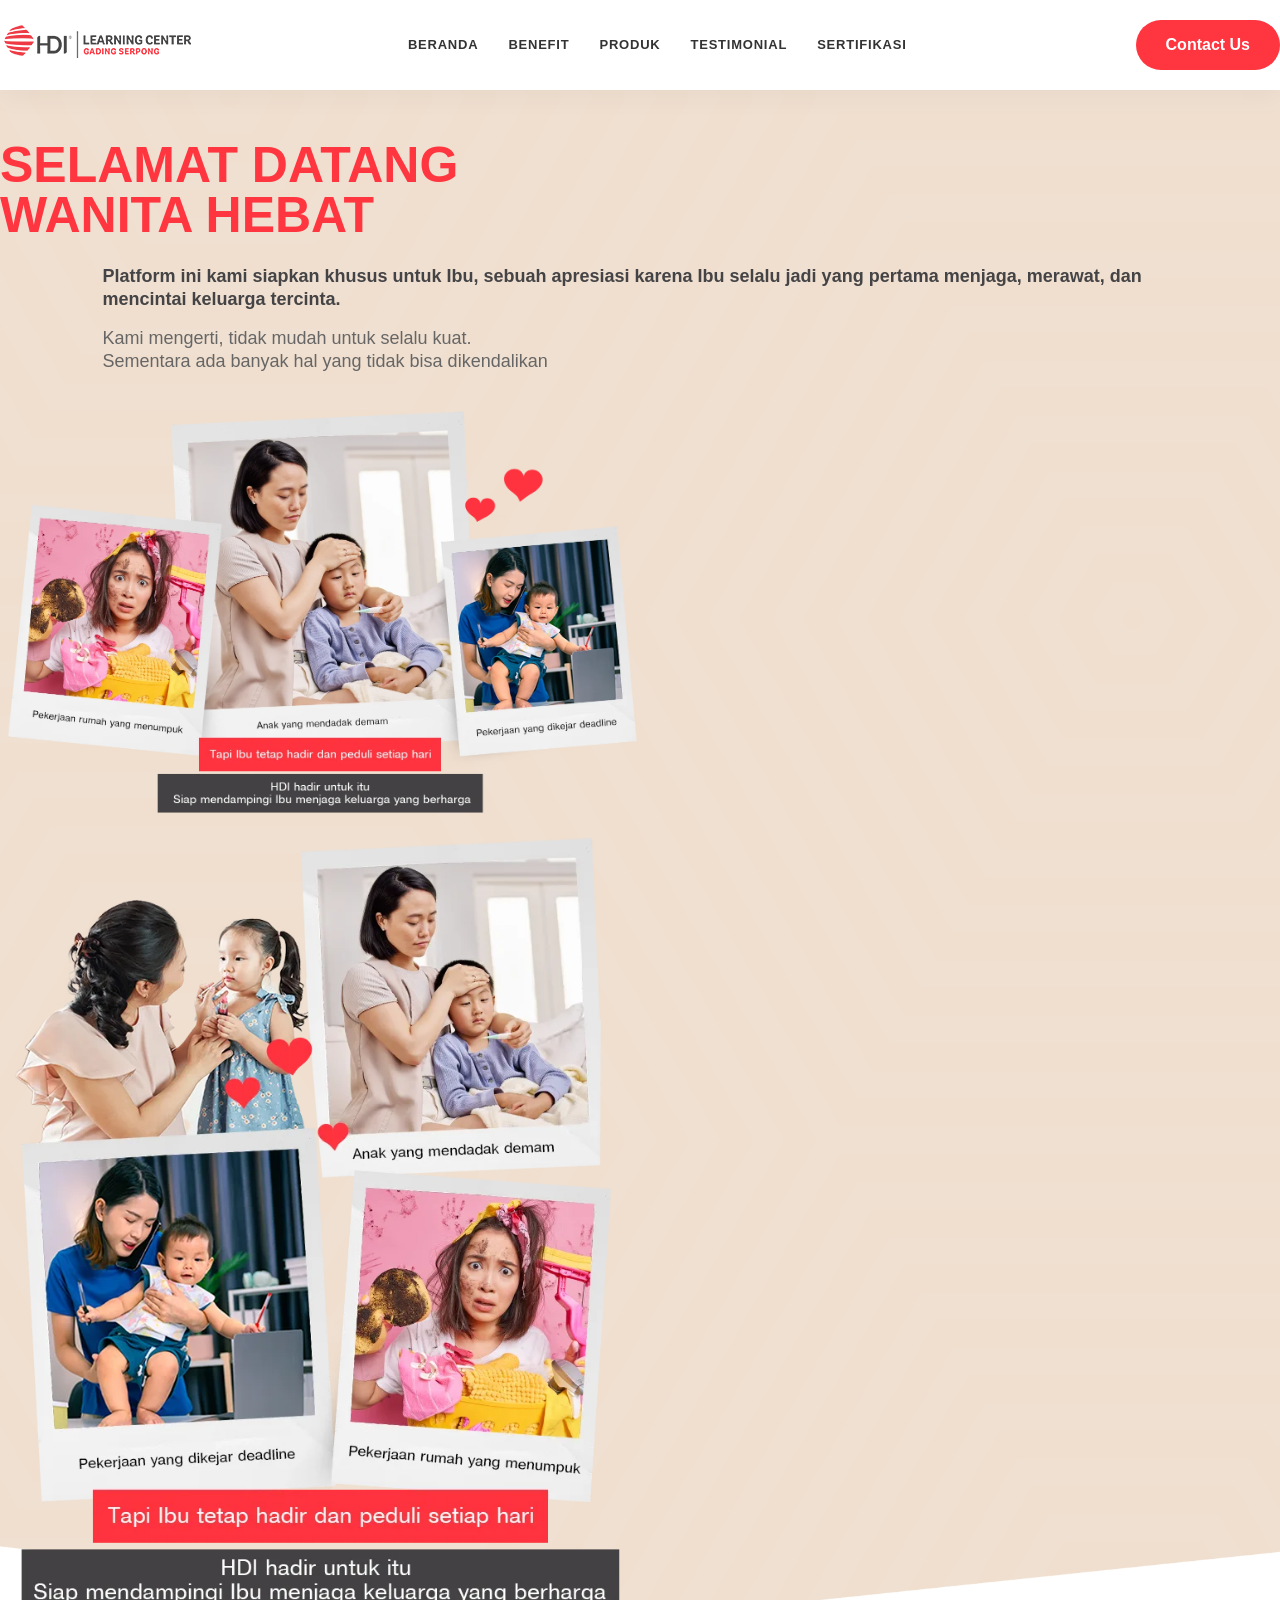
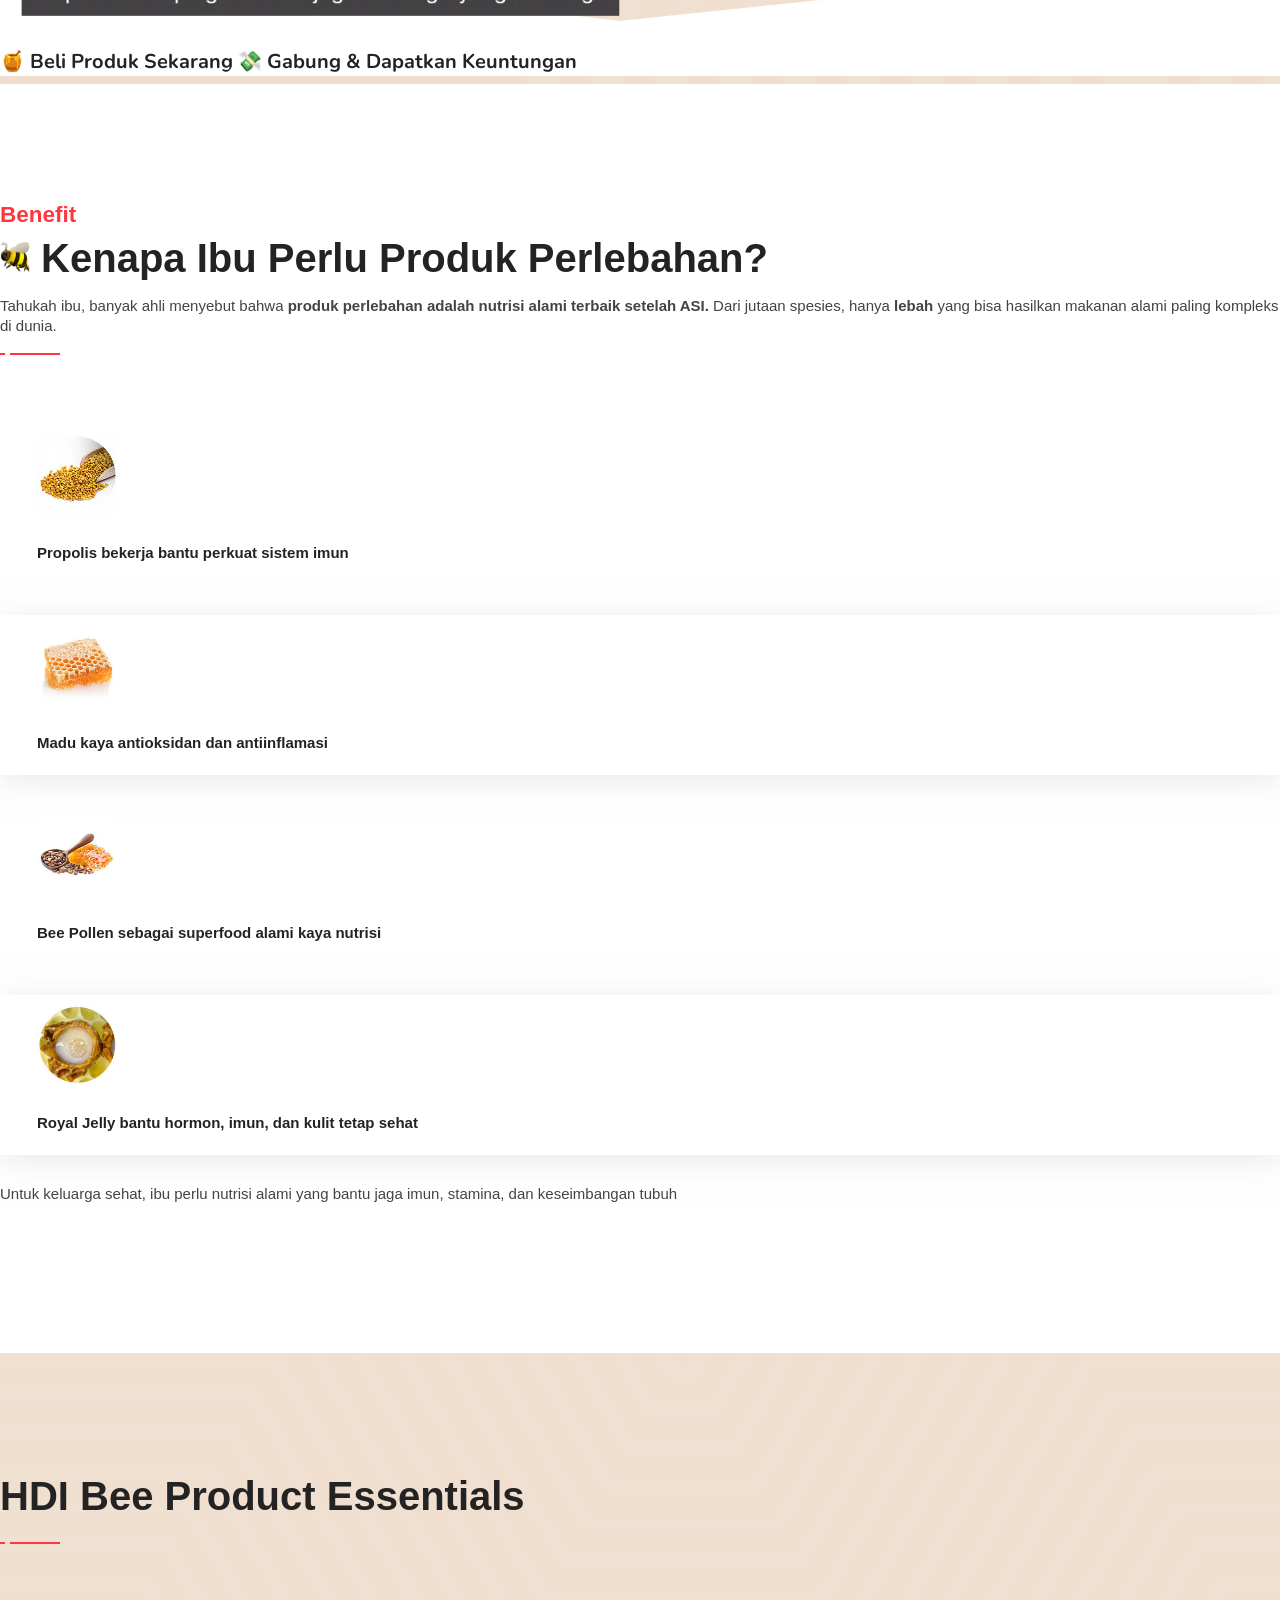
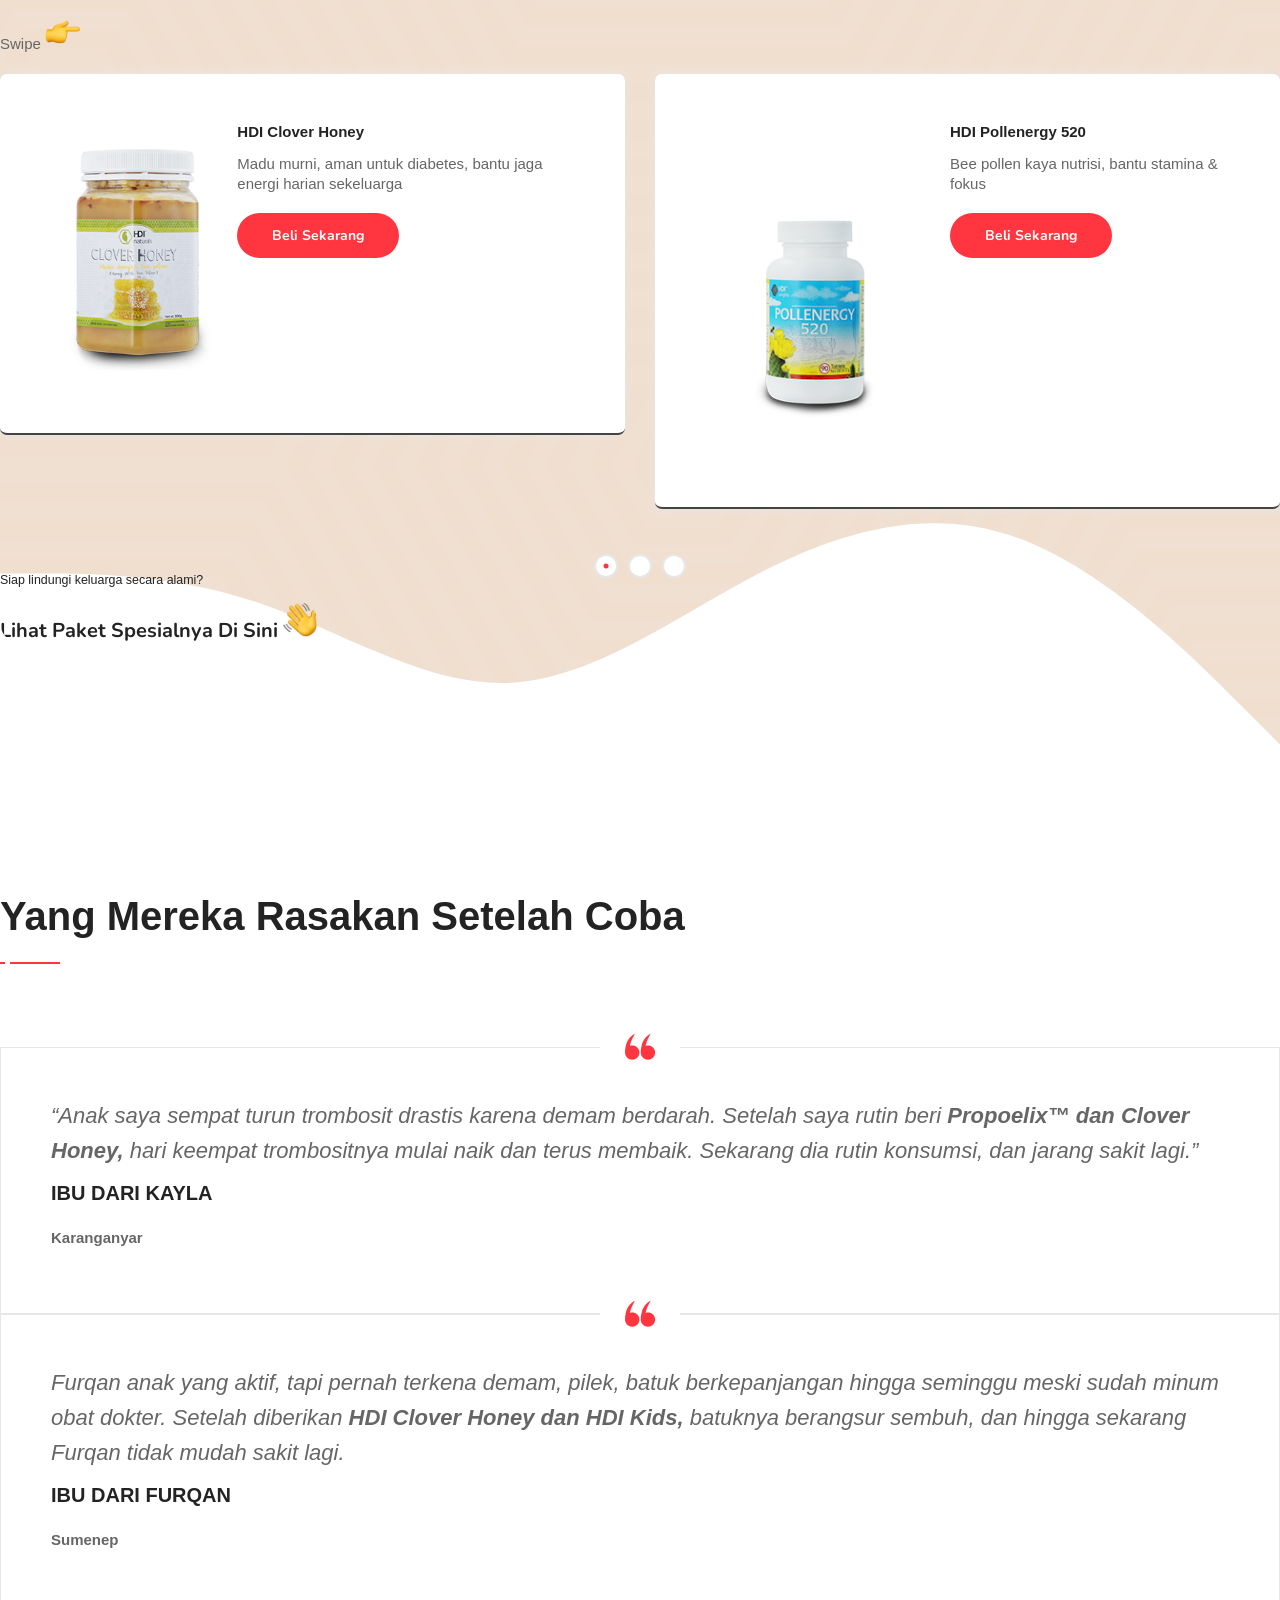
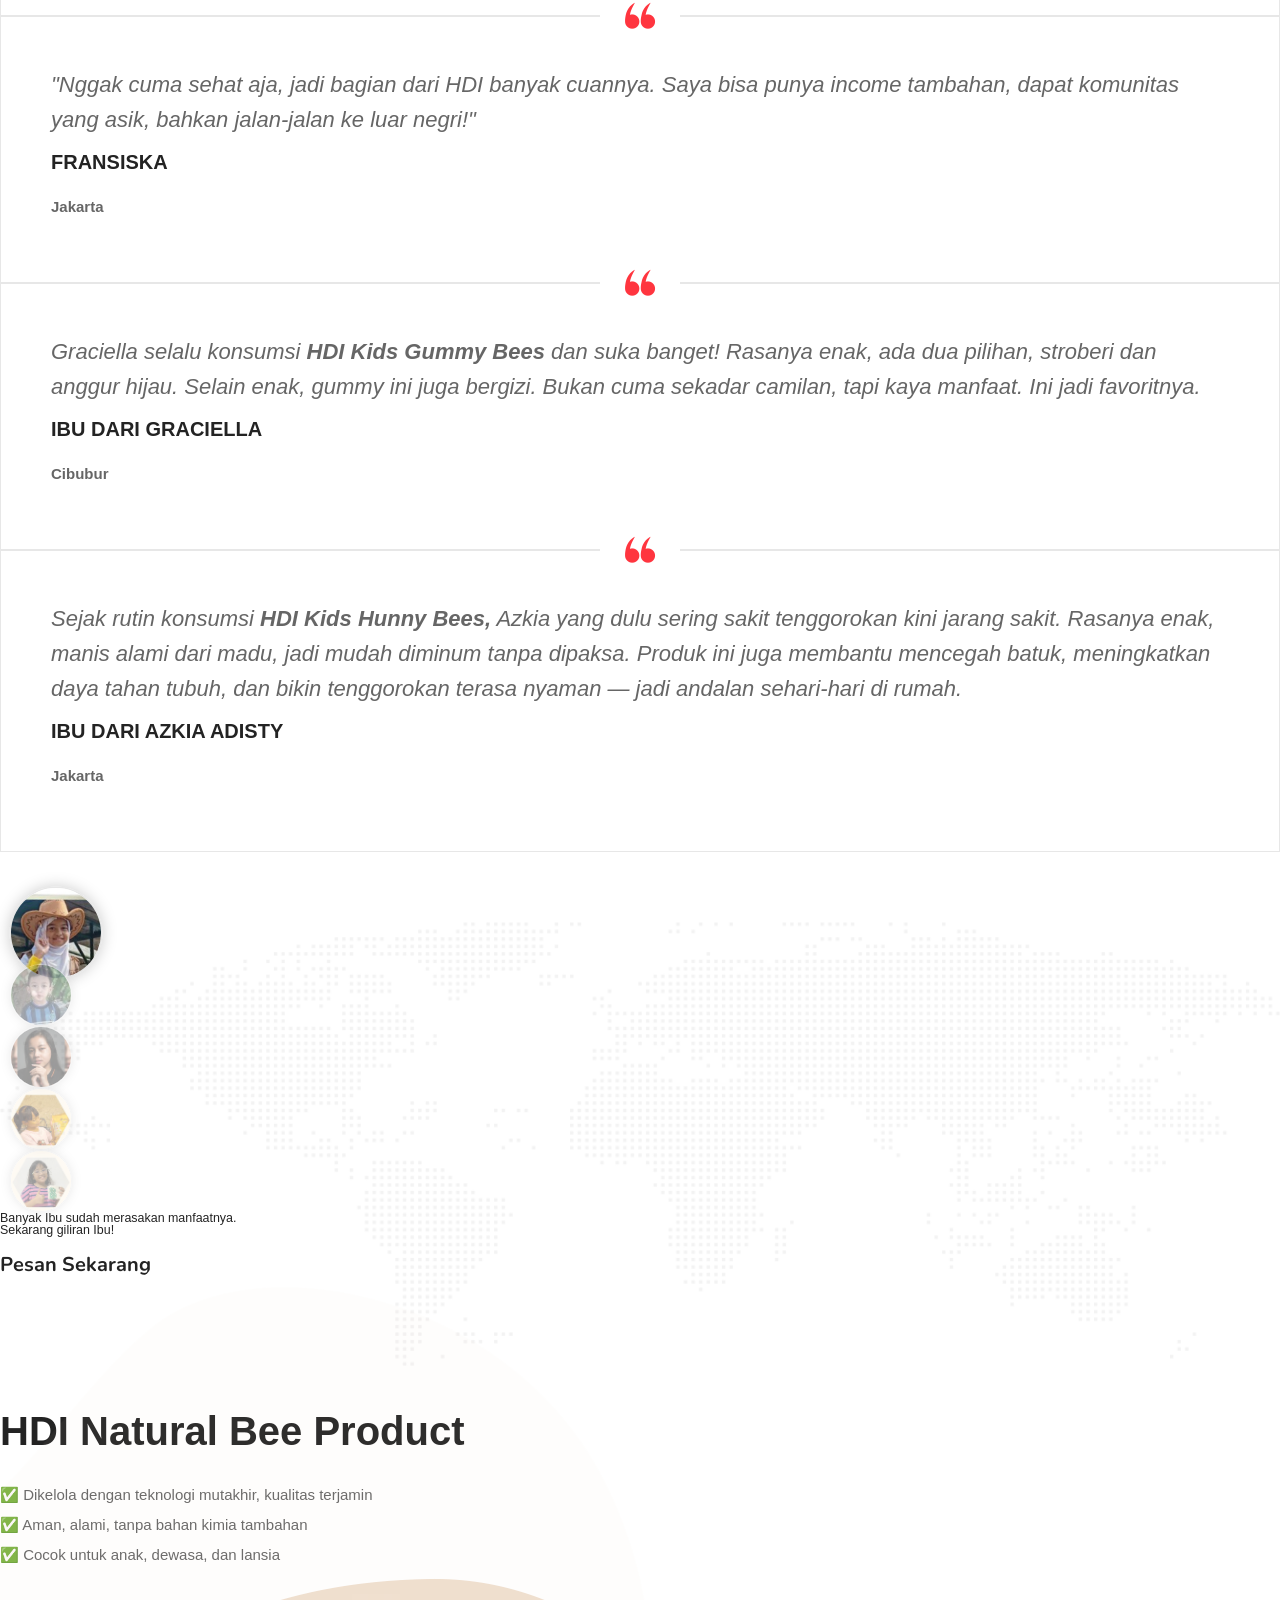
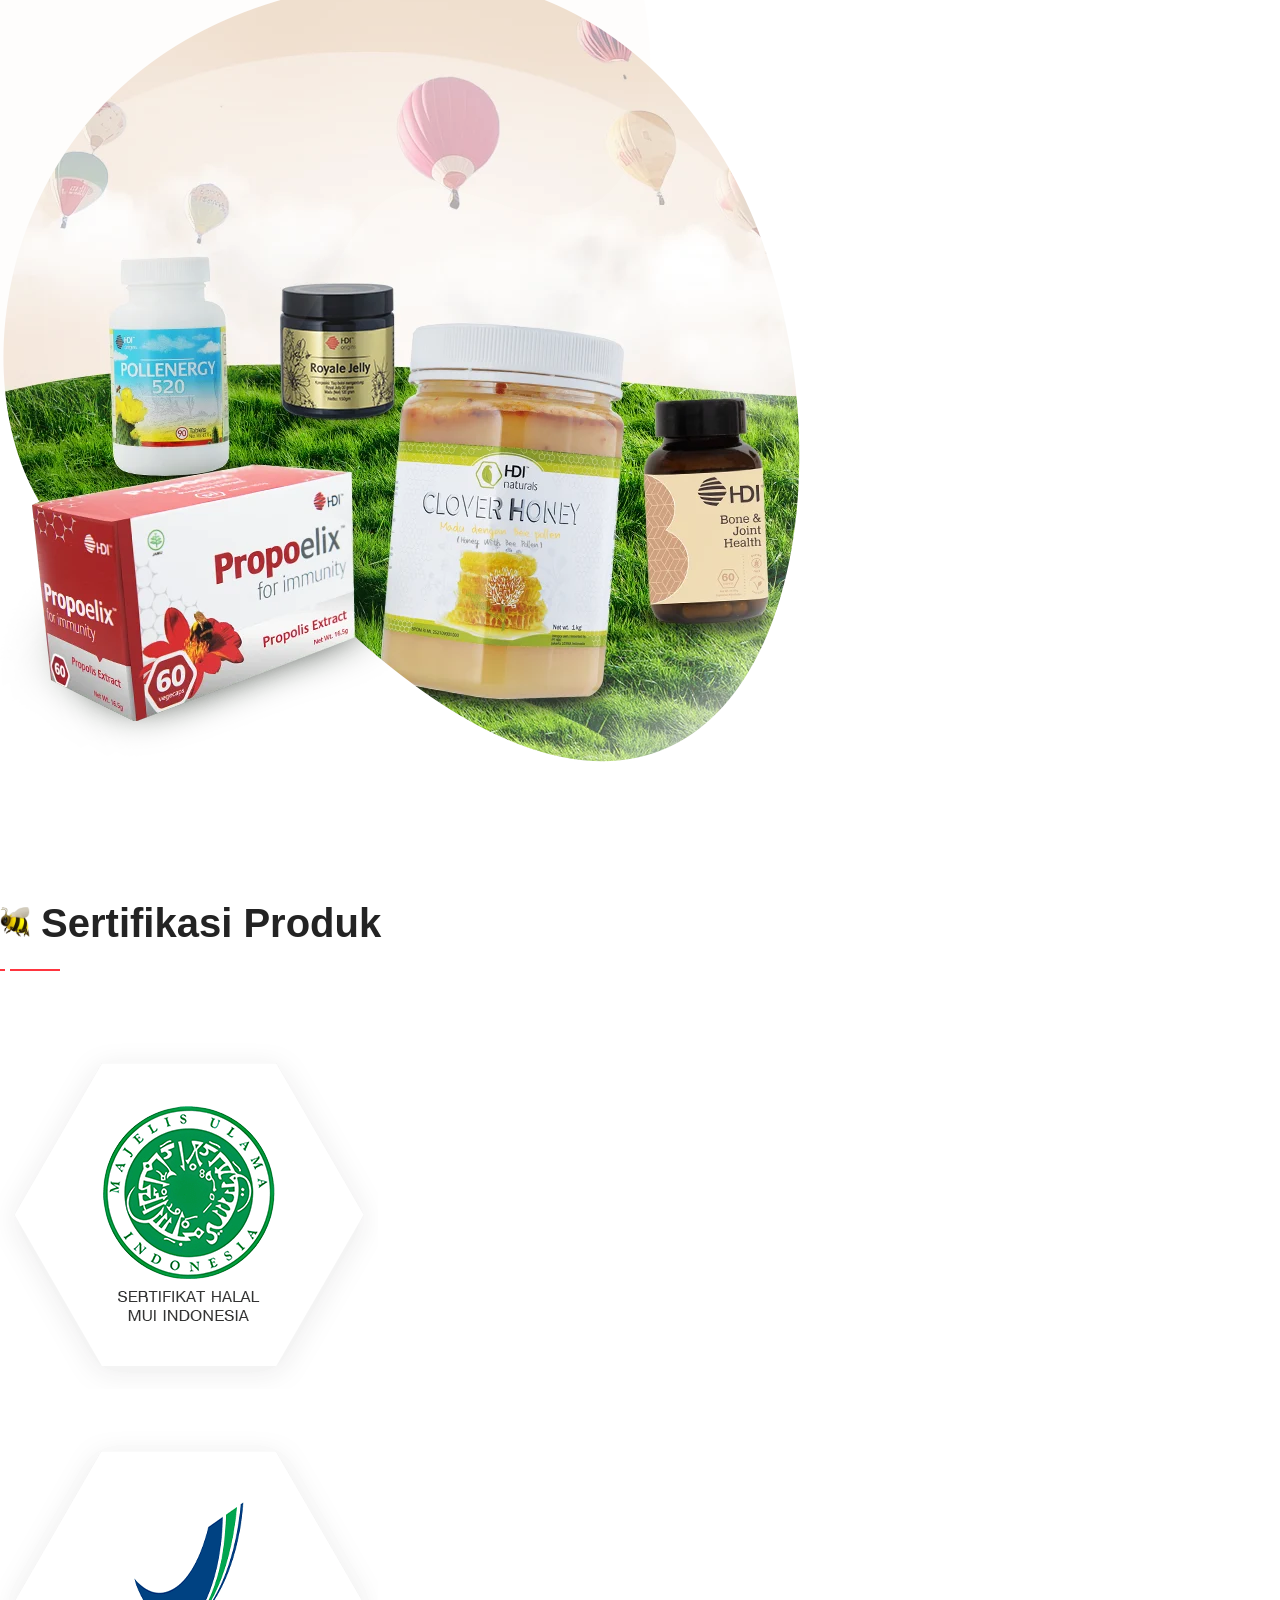
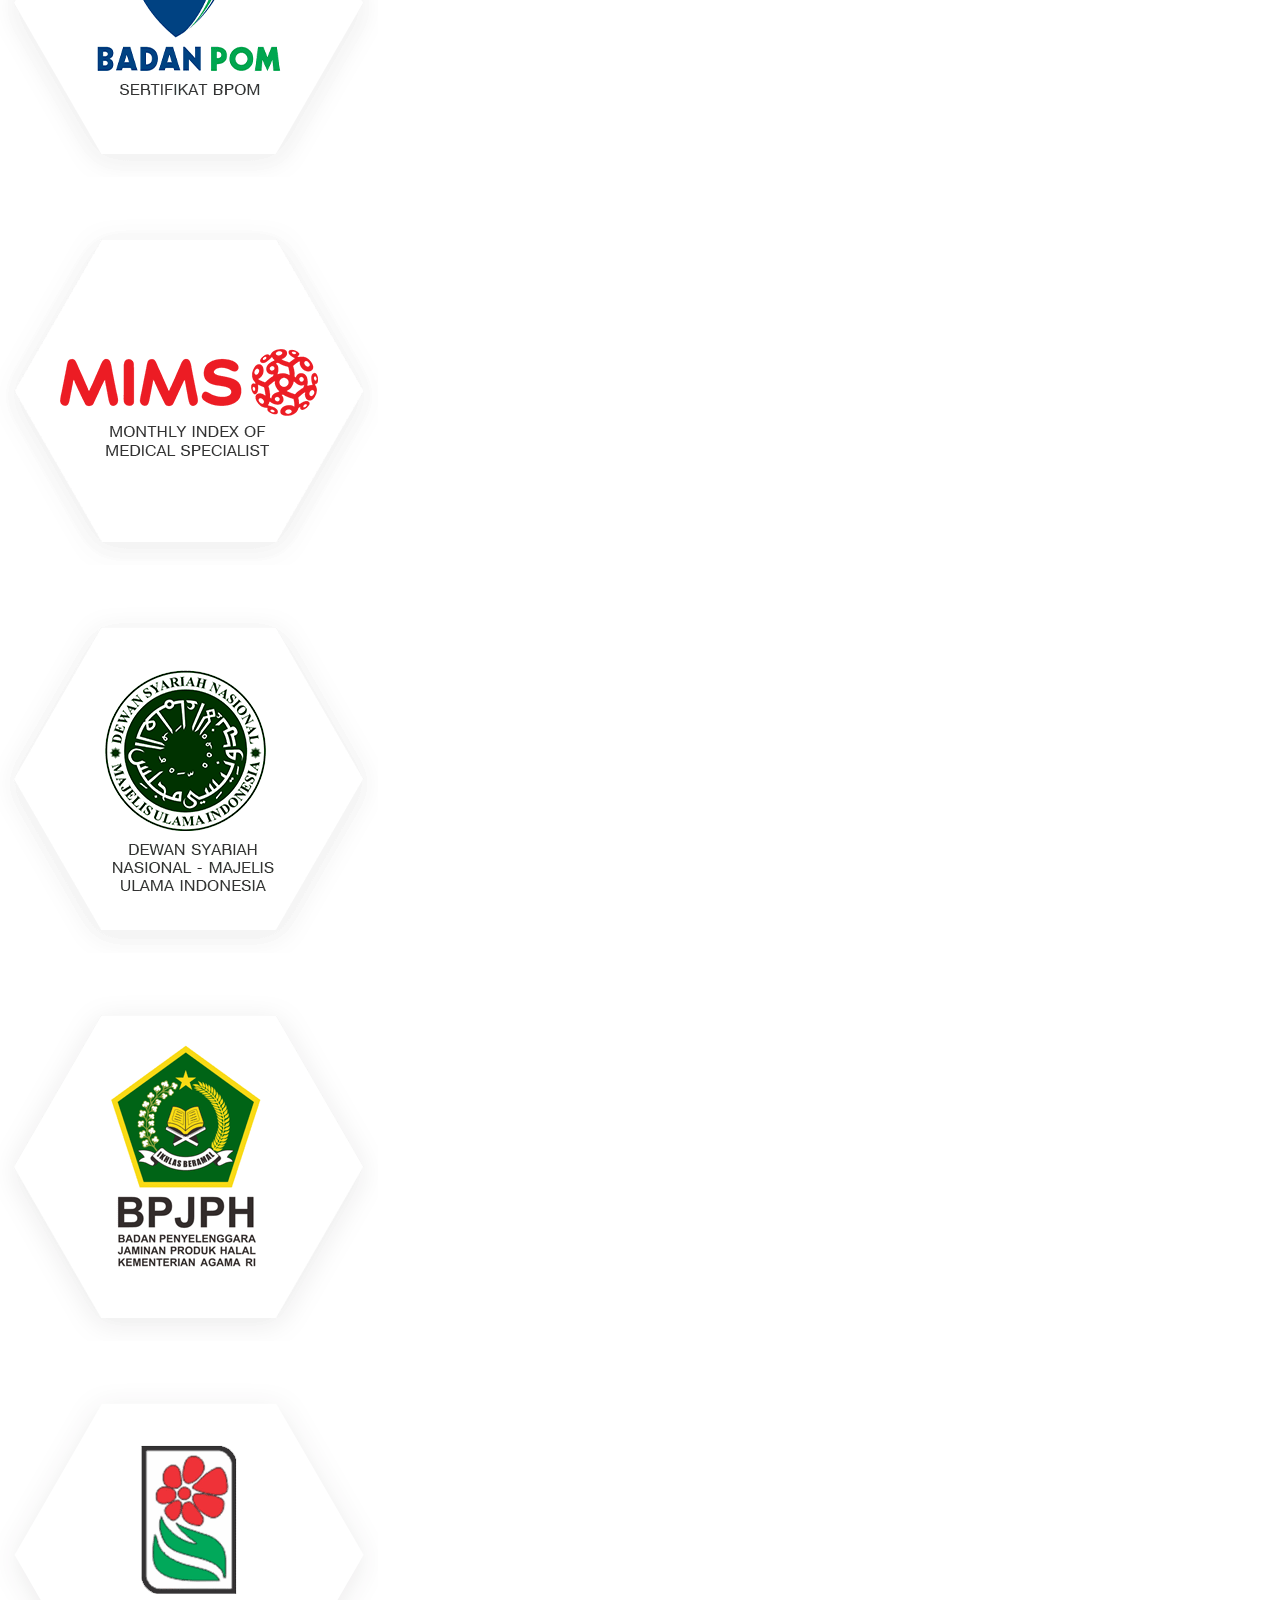
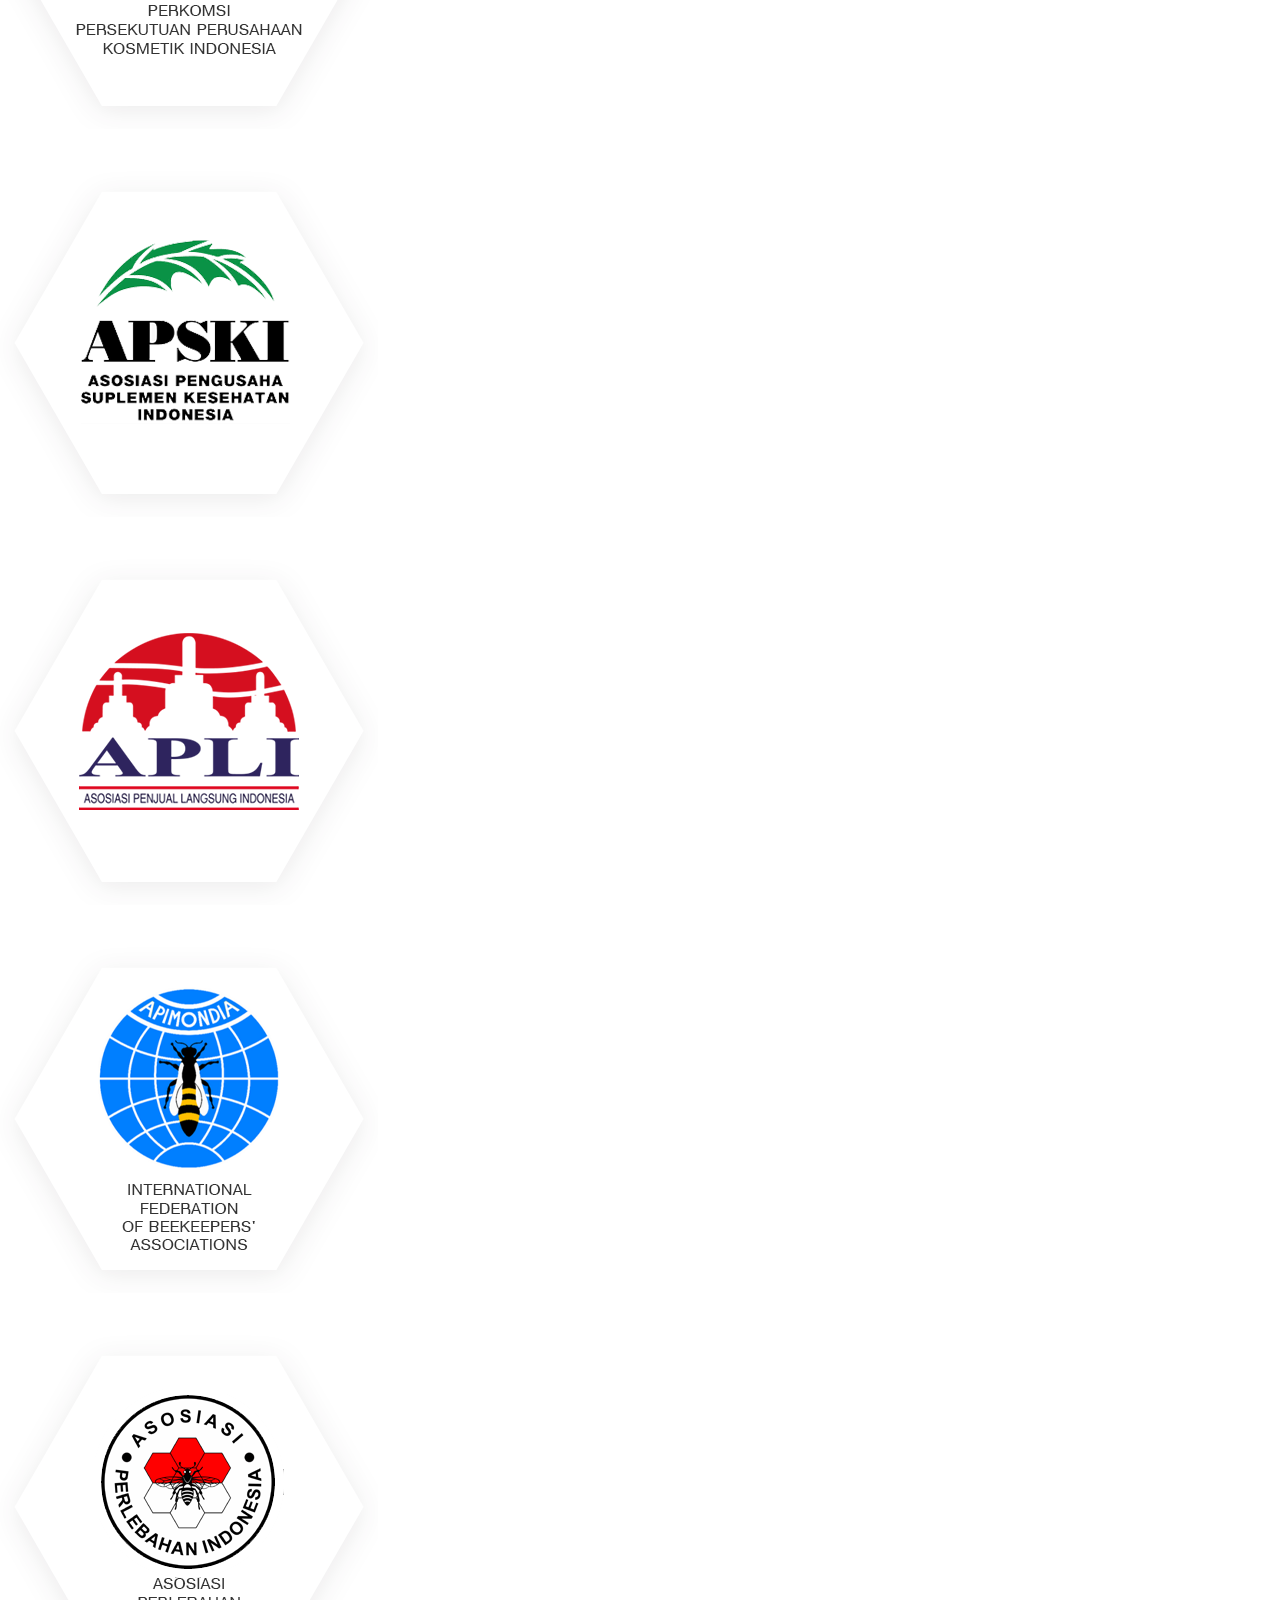
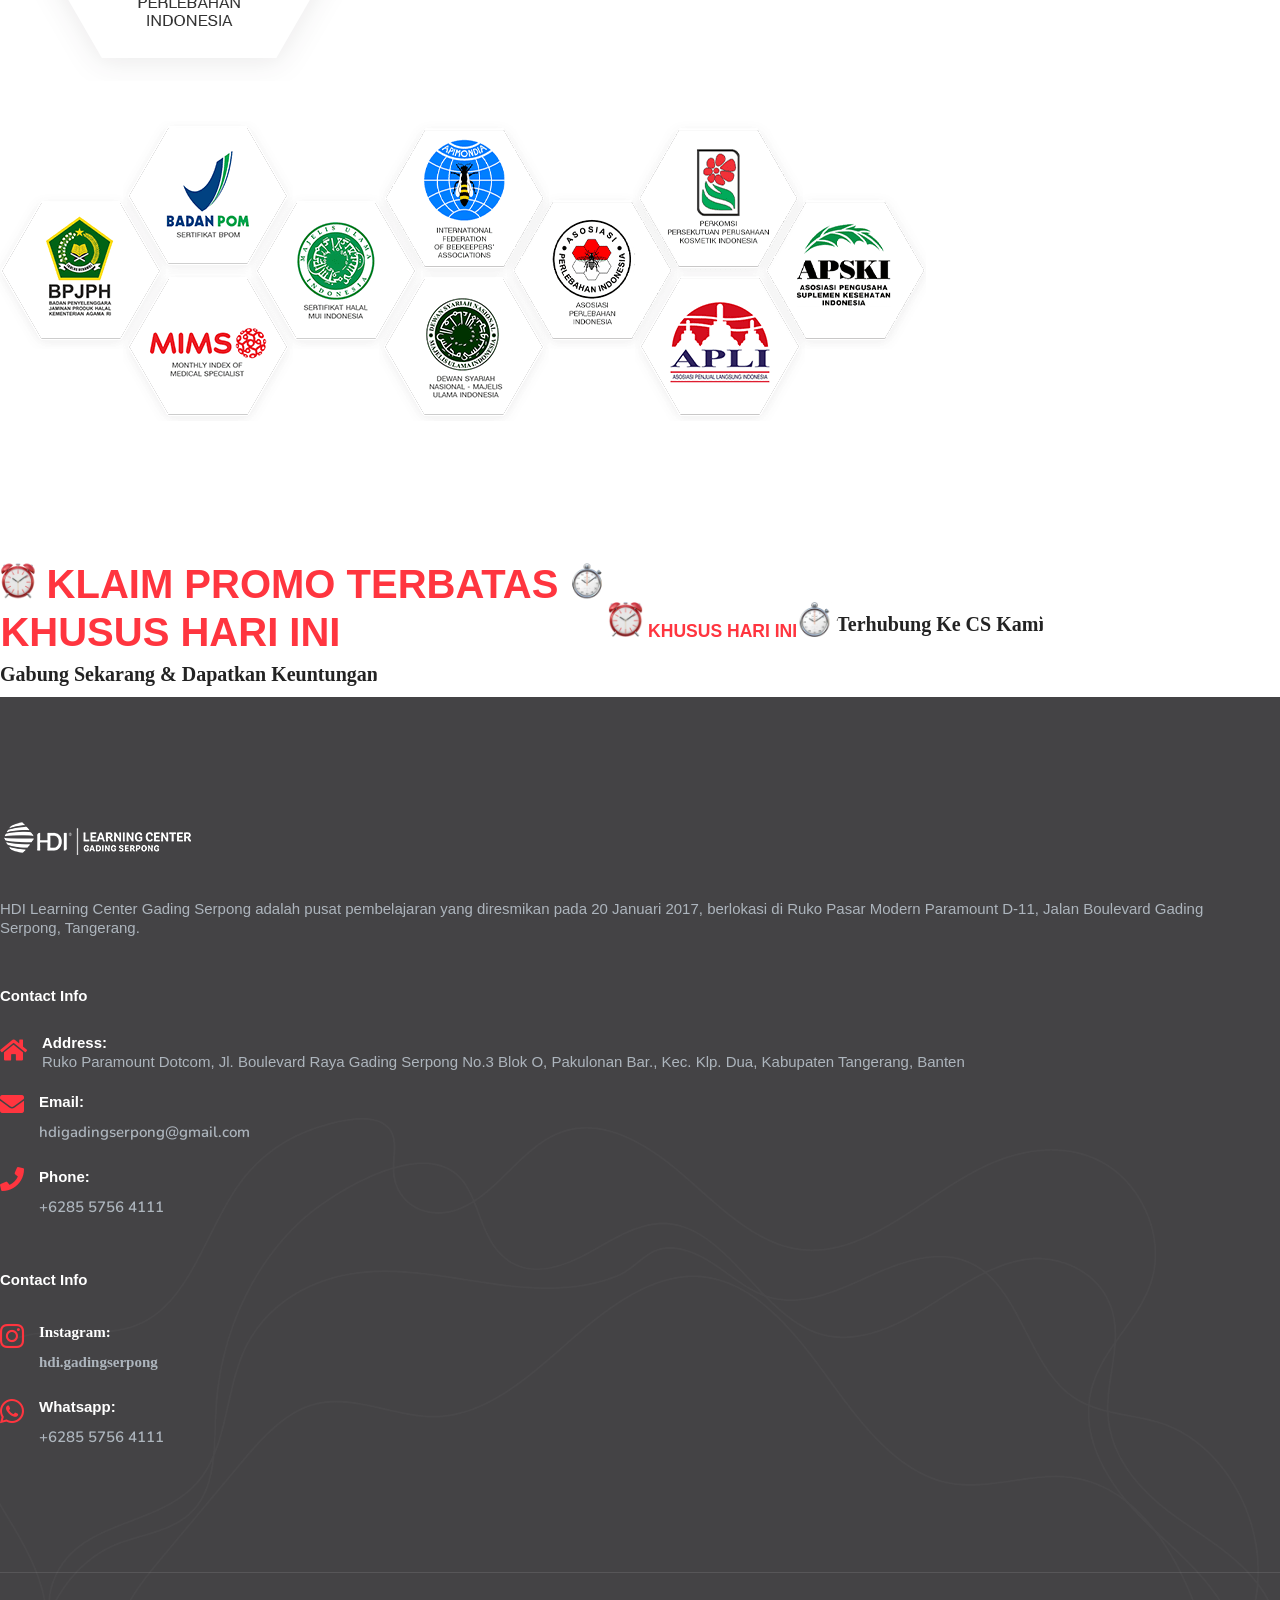
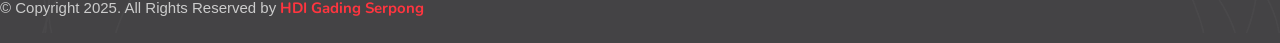
==== commit 78a0afe0: "revisi2" ====
--- a/index.html
+++ b/index.html
@@ -39,8 +39,7 @@
     <link href="assets/css/bootsnav.css" rel="stylesheet" />
     <link href="assets/css/style3.css" rel="stylesheet">
     <link href="assets/css/responsive.css" rel="stylesheet" />
-    <link href="assets/vendor/bootstrap-icons/font/bootstrap-icons.css" rel="stylesheet" />
-
+    <link href="assets/bootstrap-icons/font/bootstrap-icons.css" rel="stylesheet" />
 
 
     <link href="https://fonts.googleapis.com/css2?family=Nunito:wght@200;300;400;600;700;800&display=swap" rel="stylesheet">
@@ -91,7 +90,7 @@
                         </li>
 
                         <li>
-                            <a class="smooth-menu main-font" href="#akreditasi">Akreditasi</a>
+                            <a class="smooth-menu main-font" href="#sertifikasi">sertifikasi</a>
                         </li>
                         
                     </ul>
@@ -109,11 +108,11 @@
                 <div class="row align-center">
                     <div class="col-lg-8 offset-lg-2 info">
                         <h2 class="wow fadeInDown red-hdi" data-wow-duration="1s"><strong>SELAMAT DATANG <br> WANITA HEBAT</strong></h2>
-                        <p class="wow fadeInUp black-hdi" data-wow-duration="1.5s">
+                        <p class="wow fadeInUp black-hdi" style="line-height: 1.3;" data-wow-duration="1.5s">
                            <strong> Platform ini kami siapkan khusus untuk Ibu, sebuah apresiasi karena Ibu selalu jadi yang pertama menjaga, merawat, dan mencintai keluarga tercinta.</strong></p>
                             <div class="mt-2"> </div>
 
-                            <p  class="wow fadeInUp">Kami mengerti, tidak mudah untuk selalu kuat.
+                            <p class="wow fadeInUp" style="line-height: 1.3;">Kami mengerti, tidak mudah untuk selalu kuat.
                                 <br> Sementara ada banyak hal yang tidak bisa dikendalikan 
                             </p>
                                 
@@ -133,7 +132,7 @@
     
                     </div>
 
-                   
+
                 </div>
             </div>
         </div>
@@ -153,9 +152,9 @@
                 <div class="col-lg-8 offset-lg-2 wow fadeInUp" data-wow-duration="1s">
                    
                     <div class="site-heading text-center ">
-                        <h5 style="color:var(--red-hdi) !important;">Benefit</h5>
+                        <h2 style="color:var(--red-hdi) !important;">Benefit</h2>
                         <h2 class="area-title"><img src="assets/img/emoji/honeybee.webp" style="width: 30px;height: 30px;" alt=""> Kenapa Ibu Perlu Produk Perlebahan?</h2>
-                         <p class="wow fadeInLeft black-hdi text-center" data-wow-duration="1.5s"> Tahukah ibu, banyak ahli menyebut bahwa <strong>produk perlebahan adalah nutrisi alami terbaik setelah ASI.</strong> 
+                         <p class="wow fadeInLeft black-hdi text-center" style="line-height: 1.3;" data-wow-duration="1.5s"> Tahukah ibu, banyak ahli menyebut bahwa <strong>produk perlebahan adalah nutrisi alami terbaik setelah ASI.</strong> 
                             Dari jutaan spesies, hanya <strong>lebah</strong> yang bisa hasilkan makanan alami paling kompleks di dunia.
                     </p>
                     
@@ -166,44 +165,44 @@
         </div>
         <div class="container">
             <div class="features-items text-center">
-                <div class="row d-flex justify-content-center">
+                <div class="row d-flex justify-content-center" style="line-height: 1.2;">
                 
+                    <div class="single-item col-lg-3 col-md-3 col-sm-2 wow fadeInLeft" data-wow-duration="3s">
+                        <div class="item">
+                            <div class="icon">
+                                <img src="assets/img/illustration/1.jpg" alt="">
+                            </div>
+                            <h4>Propolis bekerja bantu perkuat sistem imun</h4>
+                        </div>
+                    </div>
+
+                    <div class="single-item col-lg-3 col-md-3 col-sm-2  wow fadeInLeft" data-wow-duration="3s">
+                        <div class="item">
+                            <div class="icon">
+                              
+                                <img src="assets/img/illustration/3.jpg" alt="">
+
+                            </div>
+                            <h4>Madu kaya antioksidan dan antiinflamasi</h4>
+                        </div>
+                    </div>
+
                     <div class="single-item col-lg-3 col-md-3 wow fadeInLeft" data-wow-duration="3s">
                         <div class="item">
                             <div class="icon">
-                                <img src="assets/img/illustration/health.webp" alt="">
-                            </div>
-                            <h4>Propolis bekerja bantu perkuat sistem imun</h4>
+                                
+                                <img src="assets/img/illustration/4.jpg" alt="">
+
+                            </div>
+                            <h4>Bee Pollen sebagai superfood alami kaya nutrisi</h4>
                         </div>
                     </div>
 
                     <div class="single-item col-lg-3 col-md-3 wow fadeInLeft" data-wow-duration="3s">
                         <div class="item">
                             <div class="icon">
-                              
-                                <img src="assets/img/illustration/honey1.webp" alt="">
-
-                            </div>
-                            <h4>Madu kaya antioksidan dan antiinflamasi</h4>
-                        </div>
-                    </div>
-
-                    <div class="single-item col-lg-3 col-md-3 wow fadeInLeft" data-wow-duration="3s">
-                        <div class="item">
-                            <div class="icon">
-                                
-                                <img src="assets/img/illustration/pollen.webp" alt="">
-
-                            </div>
-                            <h4>Bee Pollen sebagai superfood alami kaya nutrisi</h4>
-                        </div>
-                    </div>
-
-                    <div class="single-item col-lg-3 col-md-3 wow fadeInLeft" data-wow-duration="3s">
-                        <div class="item">
-                            <div class="icon">
                             
-                                <img src="assets/img/illustration/honey2.webp" alt="">
+                                <img src="assets/img/illustration/2.jpg" alt="">
 
                             </div>
                             <h4>Royal Jelly bantu hormon, imun, dan kulit tetap sehat</h4>
@@ -248,18 +247,15 @@
                 <div class="col-lg-12">
 
 
-                    <div class="feature-2-col-carousel owl-carousel owl-theme">
-
-                        
-                        
+                    <div class="feature-2-col-carousel owl-carousel owl-theme" style="line-height: 1.3;">
                         <div class="item">
                             <div class="icon">
                                 <img src="assets/img/produk/1/ch.png" class="img-fluid w-75 mx-auto" alt="">
                             </div>
-                            <div class="info">
+                            <div class="info" style="padding-bottom: 28px;">
                                 <h4>HDI Clover Honey </h4>
-                                <p>Madu murni, aman untuk diabetes, bantu jaga energi harian sekeluarga</p>
-                                <a class="btn circle btn-gradient btn-sm" href="#">Beli Sekarang</a>
+                                <p>Madu murni, aman untuk diabetes,  bantu jaga energi harian sekeluarga</p>
+                                <a class="btn circle btn-gradient btn-sm smooth-menu" href="#main">Beli Sekarang</a>
                             </div>
                         </div>
                         <div class="item">
@@ -271,7 +267,7 @@
                                 <p>
                                     Bee pollen kaya nutrisi, bantu stamina & fokus
                                                                 </p>
-                                <a class="btn circle btn-gradient btn-sm" href="#">Beli Sekarang</a>
+                                <a class="btn circle btn-gradient btn-sm smooth-menu" href="#main">Beli Sekarang</a>
                             </div>
                         </div>
                         <div class="item">
@@ -283,24 +279,24 @@
                                 <p>
                                     Untuk hormon, daya tahan, dan kesehatan kulit
                                                                 </p>
-                                <a class="btn circle btn-gradient btn-sm" href="#">Beli Sekarang</a>
-                            </div>
-                        </div>
-                        <div class="item">
+                                <a class="btn circle btn-gradient btn-sm smooth-menu" href="#main">Beli Sekarang</a>
+                            </div>
+                        </div>
+                        <div class="item" style="padding-bottom:50px;">
                             <div class="icon">
                                 <!-- <i class="flaticon-label"></i> -->
                                 <img src="assets/img/produk/1/bone_joint.png" class="img-fluid w-75 mx-auto" alt="">
                             </div>
-                            <div class="info">
+                            <div class="info pt-4">
                                 <h4>HDI Bone & Joint Health </h4>
                                 <p>Membantu fleksibilitas & kesehatan tulang & sendi keluarga</p>
-                                <a class="btn circle btn-gradient btn-sm" href="#">Beli Sekarang</a>
+                                <a class="btn circle btn-gradient btn-sm smooth-menu" href="#main">Beli Sekarang</a>
                             </div>
                         </div>
                         <!-- EndSingle iTem -->
 
                          <!-- Single iTem -->
-                         <div class="item">
+                         <div class="item" style="padding-bottom:40px;">
                             <div class="icon">
                                 <!-- <i class="flaticon-label"></i> -->
                                 <img src="assets/img/produk/1/p.png" class="img-fluid w-75 mx-auto" alt="">
@@ -310,7 +306,7 @@
                                 <p>
                                     Propolis murni sebagai perlindungan alami
                                                                 </p>
-                                <a class="btn circle btn-gradient btn-sm" href="#">Beli Sekarang</a>
+                                <a class="btn circle btn-gradient btn-sm smooth-menu" href="#main">Beli Sekarang</a>
                             </div>
                         </div>
                         <!-- EndSingle iTem -->
@@ -356,6 +352,7 @@
                     <div class="testimonial-items text-center">
                         <div class="carousel slide" data-ride="carousel" id="testimonial-carousel">
                             <div class="carousel-inner">
+
                                 <div class="carousel-item active">
                                     <i class="flaticon-left-quotes-sign"></i>
                                     <p>
@@ -369,15 +366,20 @@
                                     <h4>Ibu dari Kayla</h4>
                                     <span>Karanganyar</span>
                                 </div>
+
                                 <div class="carousel-item">
                                     <i class="flaticon-left-quotes-sign"></i>
                                     <p>
-                                        "Setelah operasi kanker ovarium, saya rutin konsumsi <strong> HDI Bee Propolis, Clover Honey, Royale Jelly, Propoelix™, dan Pollenergy 520.</strong> Kondisi saya makin membaik dan akhirnya dinyatakan bersih dari kista. Sampai sekarang saya tetap minum untuk menjaga kesehatan"
-                                        
+                                        Furqan anak yang aktif, tapi pernah terkena demam, pilek,
+                                        batuk berkepanjangan hingga seminggu meski sudah
+                                        minum obat dokter. Setelah diberikan <strong> HDI Clover Honey
+                                        dan HDI Kids,</strong> batuknya berangsur sembuh, dan hingga
+                                        sekarang Furqan tidak mudah sakit lagi.
                                     </p>
-                                    <h4>SITI JUHIYATUN</h4>
-                                    <span>Slawi</span>
+                                    <h4>Ibu dari Furqan</h4>
+                                    <span>Sumenep</span>
                                 </div>
+
                                 <div class="carousel-item">
                                     <i class="flaticon-left-quotes-sign"></i>
                                     <p>
@@ -386,6 +388,36 @@
                                     <h4>Fransiska</h4>
                                     <span>Jakarta</span>
                                 </div>
+
+                                <div class="carousel-item">
+                                    <i class="flaticon-left-quotes-sign"></i>
+                                    <p>
+                                        Graciella selalu konsumsi <strong> HDI Kids Gummy Bees</strong> dan
+                                        suka banget! Rasanya enak, ada dua pilihan, stroberi
+                                        dan anggur hijau. Selain enak, gummy ini juga
+                                        bergizi. Bukan cuma sekadar camilan, tapi kaya
+                                        manfaat. Ini jadi favoritnya.                                        
+                                    </p>
+                                    <h4>Ibu dari Graciella</h4>
+                                    <span> Cibubur </span>
+                                </div>
+
+                                <div class="carousel-item">
+                                    <i class="flaticon-left-quotes-sign"></i>
+                                    <p>
+                                        Sejak rutin konsumsi <strong> HDI Kids Hunny Bees,</strong> Azkia
+                                        yang dulu sering sakit tenggorokan kini jarang sakit.
+                                        Rasanya enak, manis alami dari madu, jadi mudah
+                                        diminum tanpa dipaksa. Produk ini juga membantu
+                                        mencegah batuk, meningkatkan daya tahan tubuh,
+                                        dan bikin tenggorokan terasa nyaman — jadi andalan
+                                        sehari-hari di rumah.                                    
+                                    </p>
+                                    <h4>Ibu dari Azkia Adisty</h4>
+                                    <span> Jakarta</span>
+                                </div>
+
+
                             </div>
                             <!-- End Carousel Content -->
 
@@ -395,11 +427,20 @@
                                     <img src="assets/img/testimonial/kayla.jpg" alt="Thumb">
                                 </li>
                                 <li data-target="#testimonial-carousel" data-slide-to="1">
-                                    <img src="assets/img/testimonial/siti.jpg" alt="Thumb">
+                                    <img src="assets/img/testimonial/al.jpg" alt="Thumb">
                                 </li>
                                 <li data-target="#testimonial-carousel" data-slide-to="2">
                                     <img src="assets/img/testimonial/siska.jpg">
                                 </li>
+
+                                <li data-target="#testimonial-carousel" data-slide-to="3">
+                                    <img src="assets/img/testimonial/graciella.jpg">
+                                </li>
+
+                                <li data-target="#testimonial-carousel" data-slide-to="4">
+                                    <img src="assets/img/testimonial/azkia.jpg">
+                                </li>
+
                             </ol>
                         </div>
                     </div>
@@ -447,45 +488,72 @@
 
 
     <!-- From Index5 -->
-    <div id="akreditasi" class="features-area default-padding wow fadeInUp" data-wow-duration="2s">
+    <div id="sertifikasi" class="features-area default-padding wow fadeInUp" data-wow-duration="2s">
         <div class="container">
             <div class="row">
                 <div class="col-lg-8 offset-lg-2">
                     
                     <div class="site-heading text-center ">
-                        <h2 class="area-title"><img src="assets/img/emoji/honeybee.webp" style="width: 30px;height: 30px;" alt=""> Akreditasi Produk</h2>
+                        <h2 class="area-title"><img src="assets/img/emoji/honeybee.webp" style="width: 30px;height: 30px;" alt=""> Sertifikasi Produk</h2>
                             
-                    
                         <div class="devider"></div>
                     </div>
                 </div>
             </div>
         </div>
+
+
         <div class="container">
             <div class="features-items text-center">
                 <div class="row d-flex justify-content-center">
+                    
                     <!-- Single Item -->
-                    <div class="single-item col-md-3 col-sm-3">
-                        <img src="assets/img/akreditasi/mui.webp" class="img-fluid w-75">
-                    </div>
-
-                    <div class="single-item col-md-3 col-sm-3">
-                        <img src="assets/img/akreditasi/bpom.webp" class="img-fluid w-75">
-                    </div>
-
-                    <div class="single-item col-md-3 col-sm-3">
-                        <img src="assets/img/akreditasi/mims.webp" class="img-fluid w-75">
-                    </div>
-
-                    <div class="single-item col-md-3 col-sm-3">
-                        <img src="assets/img/akreditasi/dsnmui.webp" class="img-fluid w-75">
+                    <div class="single-item col-md-3 col-sm-3 d-none d-sm-block">
+                        <img src="assets/img/sertifikasi/mui.webp" class="img-fluid w-75">
+                    </div>
+
+                    <div class="single-item col-md-3 col-sm-3 d-none d-sm-block">
+                        <img src="assets/img/sertifikasi/bpom.webp" class="img-fluid w-75">
+                    </div>
+
+                    <div class="single-item col-md-3 col-sm-3 d-none d-sm-block">
+                        <img src="assets/img/sertifikasi/mims.webp" class="img-fluid w-75">
+                    </div>
+
+                    <div class="single-item col-md-3 col-sm-3 d-none d-sm-block">
+                        <img src="assets/img/sertifikasi/dsnmui.webp" class="img-fluid w-75">
                     </div>
                 
-                    <div class="single-item col-md-3 col-sm-3">
-                        <img src="assets/img/akreditasi/bpjph.webp" class="img-fluid w-75">
+                    <div class="single-item col-md-3 col-sm-3 d-none d-sm-block">
+                        <img src="assets/img/sertifikasi/bpjph.webp" class="img-fluid w-75">
+                    </div>
+
+                    <div class="single-item col-md-3 col-sm-3 d-none d-sm-block">
+                        <img src="assets/img/sertifikasi/perkomsi.png" class="img-fluid w-75">
+                    </div>
+
+                    <div class="single-item col-md-3 col-sm-3 d-none d-sm-block">
+                        <img src="assets/img/sertifikasi/apski.png" class="img-fluid w-75">
+                    </div>
+
+                    <div class="single-item col-md-3 col-sm-3 d-none d-sm-block">
+                        <img src="assets/img/sertifikasi/apli.png" class="img-fluid w-75">
+                    </div>
+
+                    <div class="single-item col-md-3 col-sm-3 d-none d-sm-block">
+                        <img src="assets/img/sertifikasi/apimondia.png" class="img-fluid w-75">
+                    </div>
+
+                    <div class="single-item col-md-3 col-sm-3 d-none d-sm-block">
+                        <img src="assets/img/sertifikasi/api.png" class="img-fluid w-75">
                     </div>
                 
                 </div>
+
+                <div class="row d-flex justify-content-center d-none d-sm-block d-md-none">
+                    <img src="assets/img/logo-hp.webp" alt="">
+                </div>
+
             </div>
         </div>
 
@@ -502,14 +570,14 @@
             display: inline-block;
             position: relative;
             "
-            id="shakingText">
-            <strong>KLAIM PROMO KHUSUS UNTUK PEMBELIAN HARI INI</strong>
+            id="shakingText"><img src="assets/img/emoji/alarm1.webp" class="img-fluid mb-2" style="width:35px;" alt="">
+            <strong>KLAIM PROMO TERBATAS <img src="assets/img/emoji/alarm2.webp" class="img-fluid mb-2" style="width:35px;" alt=""> <br> KHUSUS HARI INI</strong>
             </h2>
 
             <div class="shake-text">
-                
-                <h3 class="mt-2" style="color: var(--red-hdi) !important;"><img src="assets/img/emoji/alarm1.webp" class="img-fluid mb-2" style="width:35px;" alt=""> <strong> PERSEDIAAN TERBATAS!</strong><img src="assets/img/emoji/alarm2.webp" class="img-fluid mb-2 ml-2" style="width:35px;" alt=""></h3>
-            </div>
+                <h3 class="mt-2" style="color: var(--red-hdi) !important;"><img src="assets/img/emoji/alarm1.webp" class="img-fluid mb-2" style="width:35px;" alt=""> <strong> KHUSUS HARI INI</strong><img src="assets/img/emoji/alarm2.webp" class="img-fluid mb-2 ml-2" style="width:35px;" alt=""></h3>
+            </div>
+
                 <a class="btn btn-success w-100 w-md-75 mt-lg-3 py-4 text-light mx-auto mb-2" href="https://wa.me/628557564111?text=Halo%20kak,%20saya%20mau%20tanya%20tentang%20produk%20HDI-nya" style="visibility: visible; animation-duration: 1.8s; animation-name: fadeInDown; border-radius: 30px !important;font-size: 20px; font-family: 'Basic sans';" data-wow-duration="1.8s" target="_blank"> Terhubung Ke CS kami</a>
             </div>
 
@@ -532,36 +600,13 @@
                     <div class="col-lg-4 col-md-6 item">
                         <div class="f-item about">
                             <img src="assets/img/logo-lights.png" alt="Logo">
-                            <p>
+                            <p style="line-height: 1.3;">
                                 HDI Learning Center Gading Serpong adalah pusat pembelajaran yang diresmikan pada 20 Januari 2017, berlokasi di Ruko Pasar Modern Paramount D-11, Jalan Boulevard Gading Serpong, Tangerang.
                             </p>
                         </div>
                     </div>
-                    <div class="col-lg-2 col-md-6 item">
-                        <div class="f-item link">
-                            <h4 class="widget-title">Quick Link</h4>
-                            <ul>
-                                <li>
-                                    <a href="#hero" class="smooth-menu"><i class="fas fa-angle-right"></i> Beranda</a>
-                                </li>
-                                <li>
-                                    <a href="#benefit" class="smooth-menu"><i class="fas fa-angle-right"></i> Benefit</a>
-                                </li>
-                                <li>
-                                    <a href="#produk" class="smooth-menu"><i class="fas fa-angle-right"></i> Produk</a>
-                                </li>
-                                <li>
-                                    <a href="#testimonial" class="smooth-menu"><i class="fas fa-angle-right"></i> Testimonial</a>
-                                </li>
-                               
-                                <li>
-                                    <a href="#akreditasi" class="smooth-menu"><i class="fas fa-angle-right"></i> Akreditasi </a>
-                                </li>
-                            </ul>
-                        </div>
-                    </div>
-                 
-                    <div class="col-lg-3 col-md-6 item">
+
+                    <div class="col-lg-4 col-md-6 item">
                         <div class="f-item twitter-widget">
                             <h4 class="widget-title">Contact Info</h4>
                             <div class="address">
@@ -570,7 +615,7 @@
                                         <div class="icon">
                                             <i class="fas fa-home"></i>
                                         </div>
-                                        <div class="content">
+                                        <div class="content" style="line-height: 1.3;">
                                             <strong>Address:</strong>
                                             Ruko Paramount Dotcom, Jl. Boulevard Raya Gading Serpong No.3 Blok O, Pakulonan Bar., Kec. Klp. Dua, Kabupaten Tangerang, Banten
                                         </div>
@@ -598,7 +643,7 @@
                         </div>
                     </div>
 
-                    <div class="col-lg-3 col-md-6 item">
+                    <div class="col-lg-4 col-md-6 item">
                         <div class="f-item twitter-widget">
                             <h4 class="widget-title d-none">Contact Info</h4>
                             <div class="address mt-lg-5">
@@ -672,6 +717,7 @@
     <script src="assets/js/YTPlayer.min.js"></script>
     <script src="assets/js/bootsnav.js"></script>
     <script src="assets/js/main.js"></script>
+    <script src="assets/js/main.js"></script>
 
 </body>
 </html>
--- a/assets/css/style3.css
+++ b/assets/css/style3.css
@@ -88,7 +88,7 @@
 h1, h2, h3, h4, h5, h6 {
   color: #232323;
   font-weight: normal;
-  line-height: 1.2;
+  line-height: 1.0;
   font-family: 'Basic sans', sans-serif;
   letter-spacing: 0;
   margin: 0;
@@ -2863,7 +2863,7 @@
 }
 
 .features-area .features-items .item {
-  padding: 50px 37px;
+  padding: 10px 37px;
   transition: all 0.35s ease-in-out;
   position: relative;
   z-index: 1;
@@ -2930,71 +2930,6 @@
   border-radius: 5px;
   box-shadow: 0px 10px 30px 0px rgba(44, 130, 237, 0.4);
 }
-/* 
-.features-area .features-items .single-item:first-child .item .icon {
-  background: linear-gradient(45deg,#8d40fb 0%,#5a57fb 100%);
-}
-
-.features-area .features-items .single-item:first-child .item::before {
-  background: linear-gradient(45deg,#8d40fb 0%,#5a57fb 100%);
-}
-
-.features-area .features-items .single-item:first-child .item .icon::after {
-  background: linear-gradient(45deg,#8d40fb 0%,#5a57fb 100%);
-  opacity: 0;
-}
-
-.features-area .features-items .single-item:first-child .item:hover .icon::after {
-  opacity: 0.3;
-}
-
-.features-area .features-items .single-item:nth-child(2) .item .icon {
-  background: linear-gradient(45deg,#ff3a47 0%,#ff3aa5 100%);
-}
-
-.features-area .features-items .single-item:nth-child(2) .item::before{
-  background: linear-gradient(45deg,#ff3a47 0%,#ff3aa5 100%);
-  width: 100%;
-}
-
-.features-area .features-items .single-item:nth-child(2) .item .icon::after {
-  background: linear-gradient(45deg,#ff3a47 0%,#ff3aa5 100%);
-}
-
-.features-area .features-items .single-item:nth-child(3) .item .icon {
-  background: linear-gradient(45deg,#02ebad 0%,#5a57fb 100%);
-}
-
-.features-area .features-items .single-item:nth-child(3) .item .icon::after {
-  background: linear-gradient(45deg,#02ebad 0%,#5a57fb 100%);
-  opacity: 0;
-}
-
-.features-area .features-items .single-item:nth-child(3) .item::before {
-  background: linear-gradient(45deg,#02ebad 0%,#5a57fb 100%);
-}
-
-.features-area .features-items .single-item:nth-child(3) .item:hover .icon::after {
-  opacity: 0.3;
-}
-
-.features-area .features-items .single-item:nth-child(4) .item .icon {
-  background: linear-gradient(to bottom right, #63BC6F, #A0F8AC);
-}
-
-.features-area .features-items .single-item:nth-child(4) .item .icon::after {
-  background: linear-gradient(to bottom right, #63BC6F, #A0F8AC);
-  opacity: 0;
-}
-
-.features-area .features-items .single-item:nth-child(4) .item::before {
-  background: linear-gradient(to bottom right, #63BC6F, #A0F8AC);
-}
-
-.features-area .features-items .single-item:nth-child(4) .item:hover .icon::after {
-  opacity: 0.3;
-}
- */
 
 .features-area .features-items .item h4 {
   font-weight: 700;
@@ -4209,9 +4144,10 @@
 
 .testimonials-area .carousel-item p {
   font-size: 22px;
+  font-family: var(--secondary-font);
   line-height: 35px;
   font-style: italic;
-  font-weight: 700;
+  font-weight: 100;
 }
 
 .testimonials-area .fixed-bg {
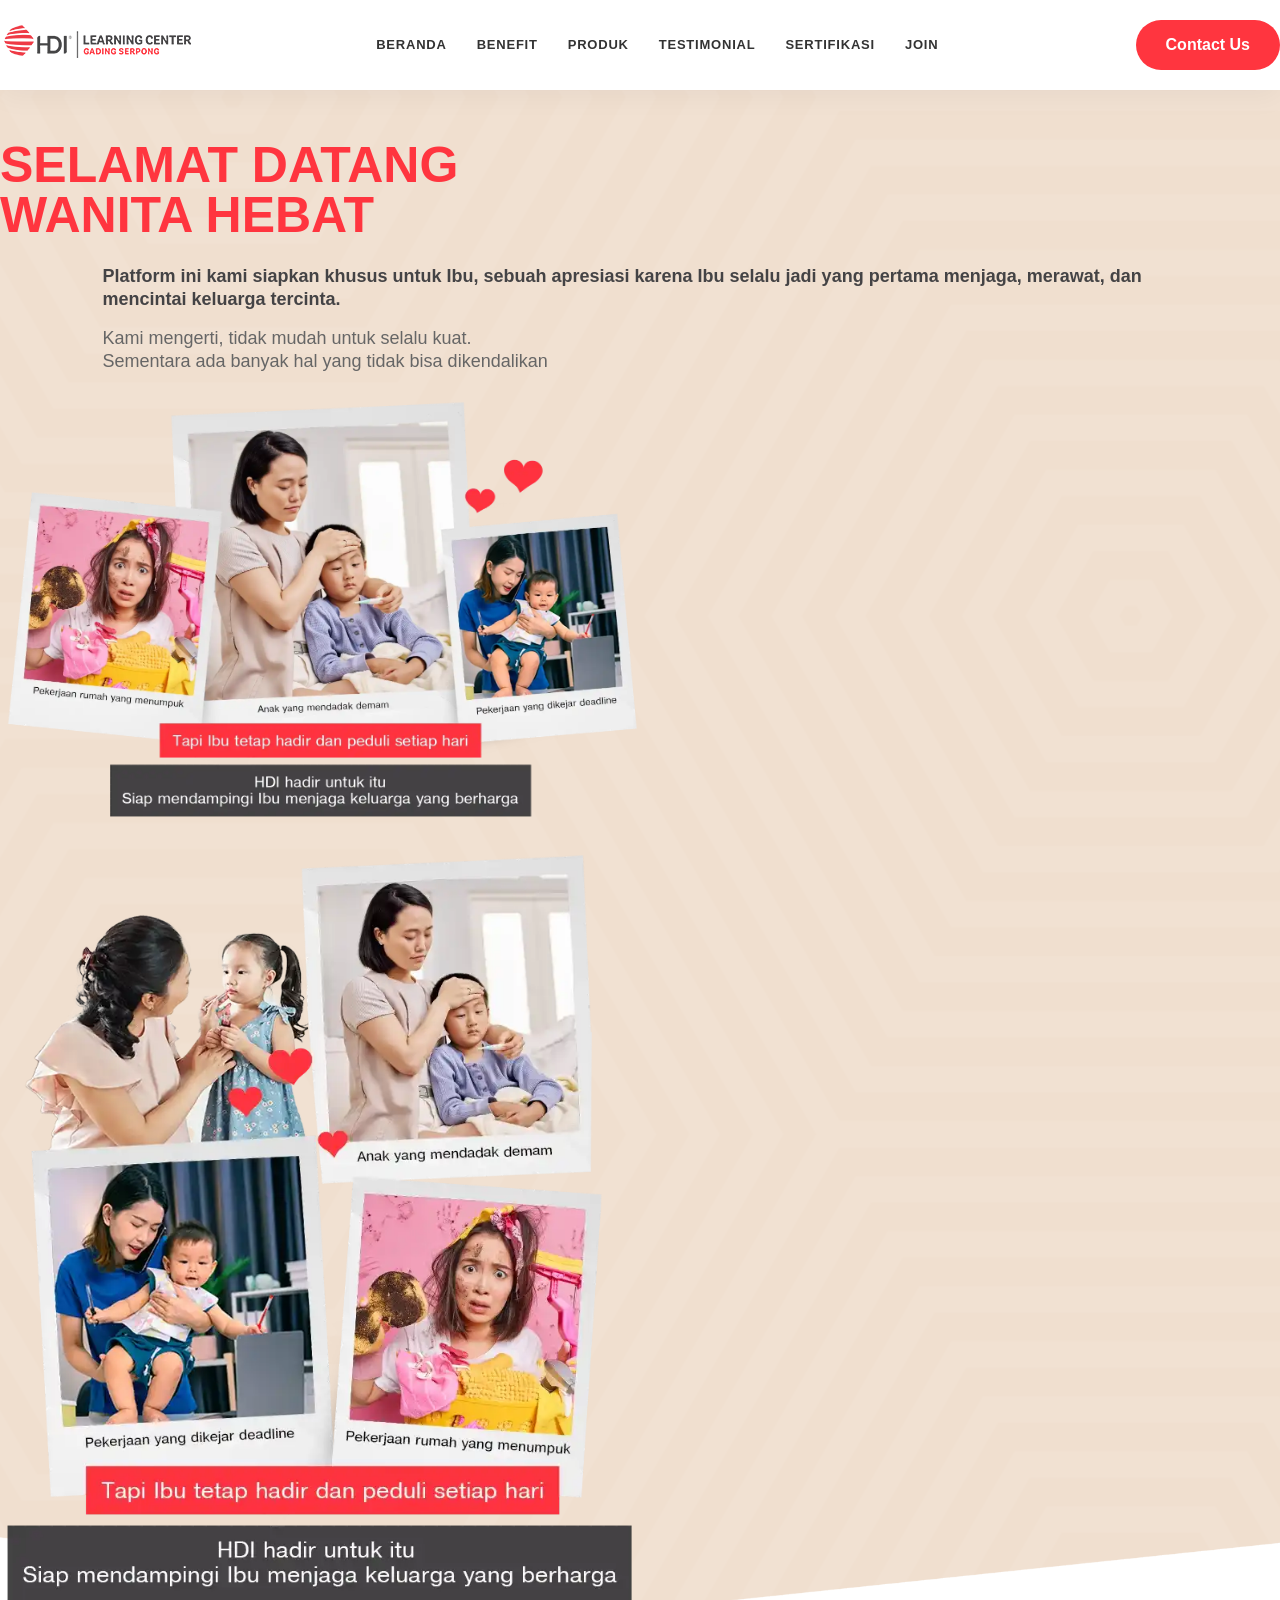
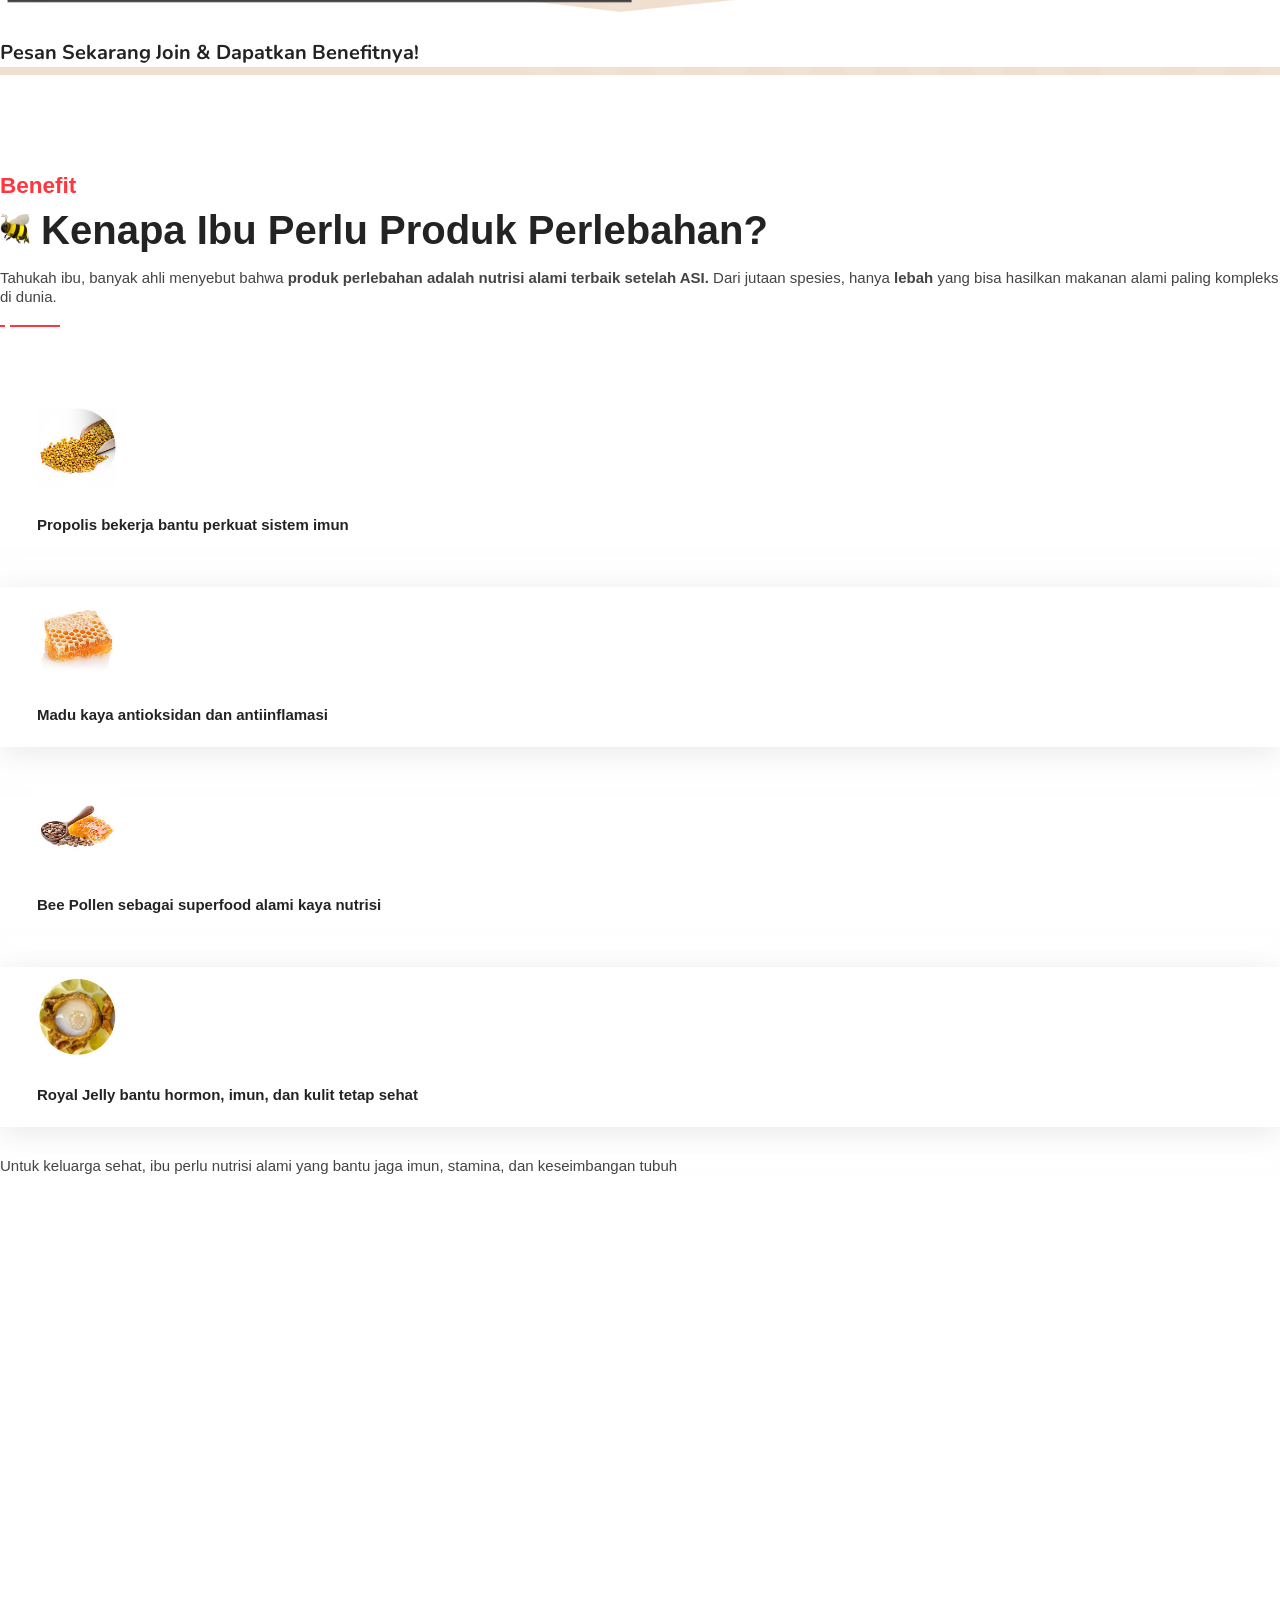
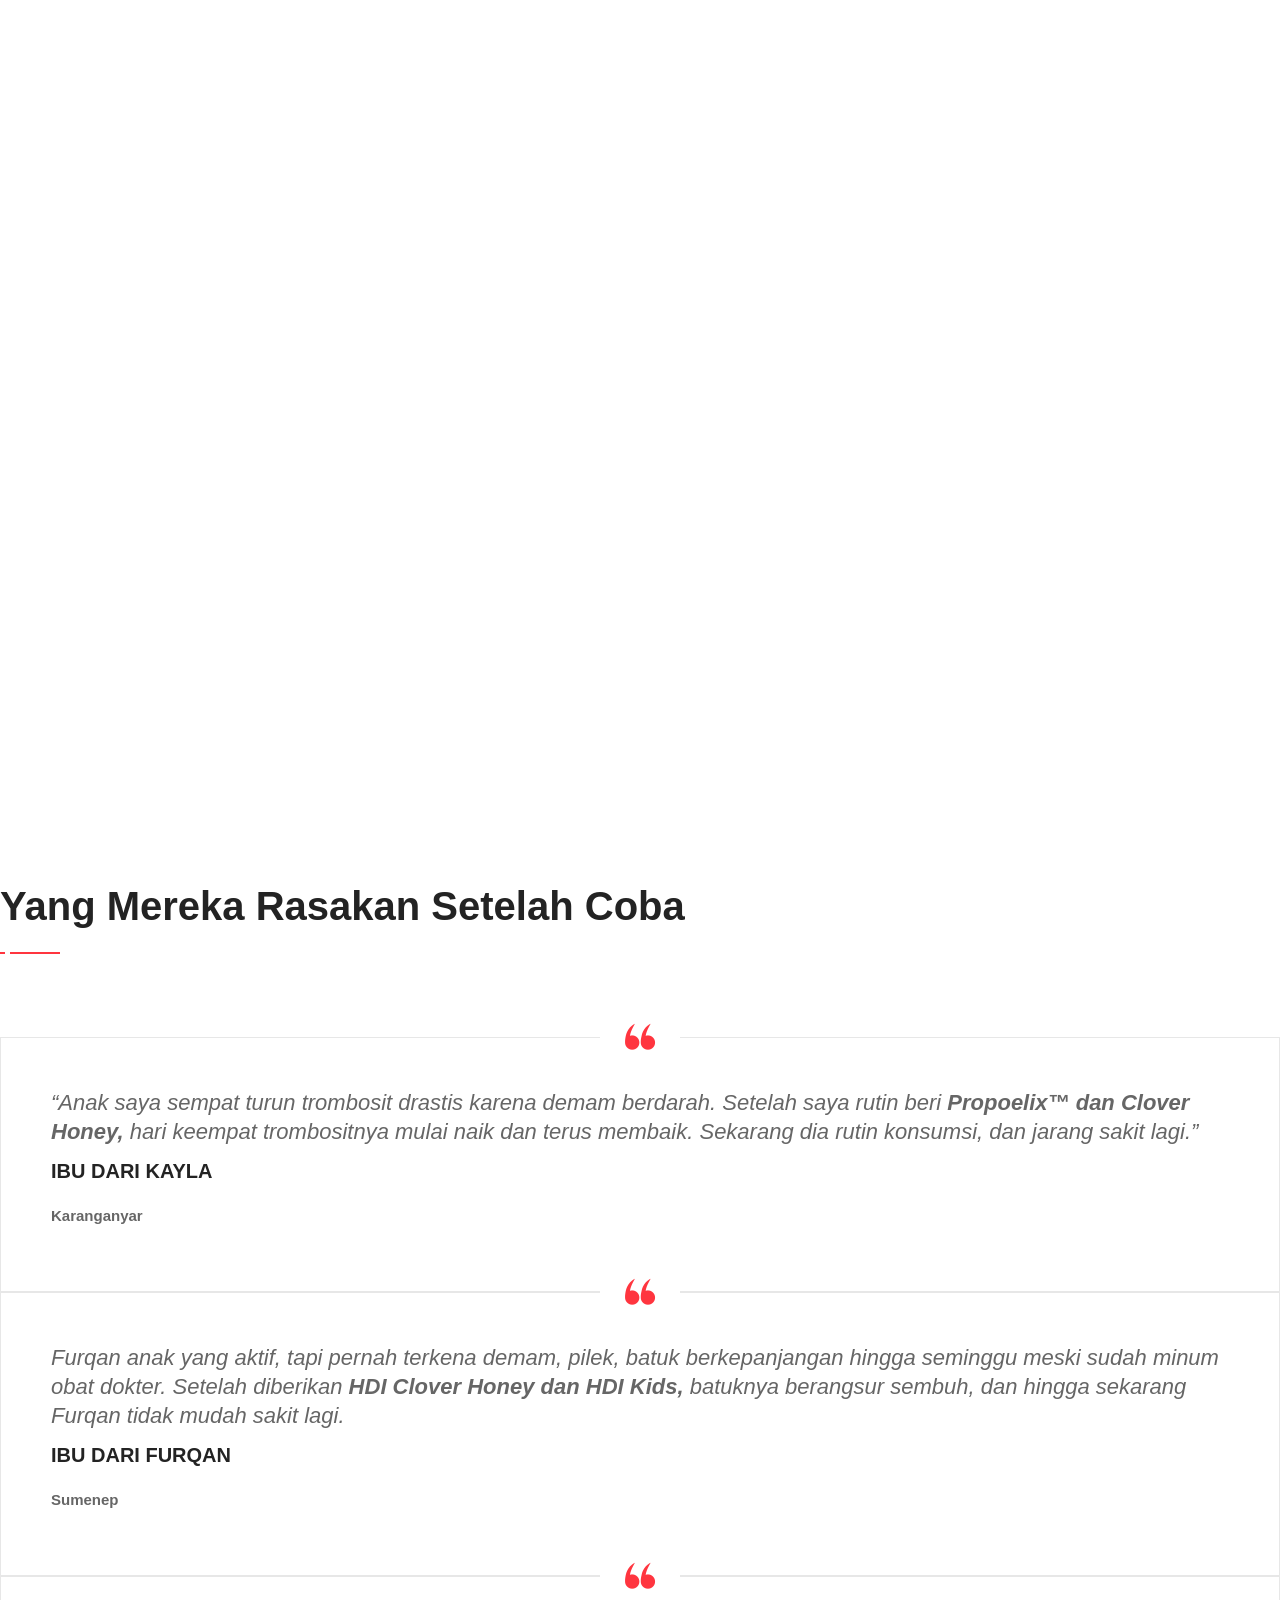
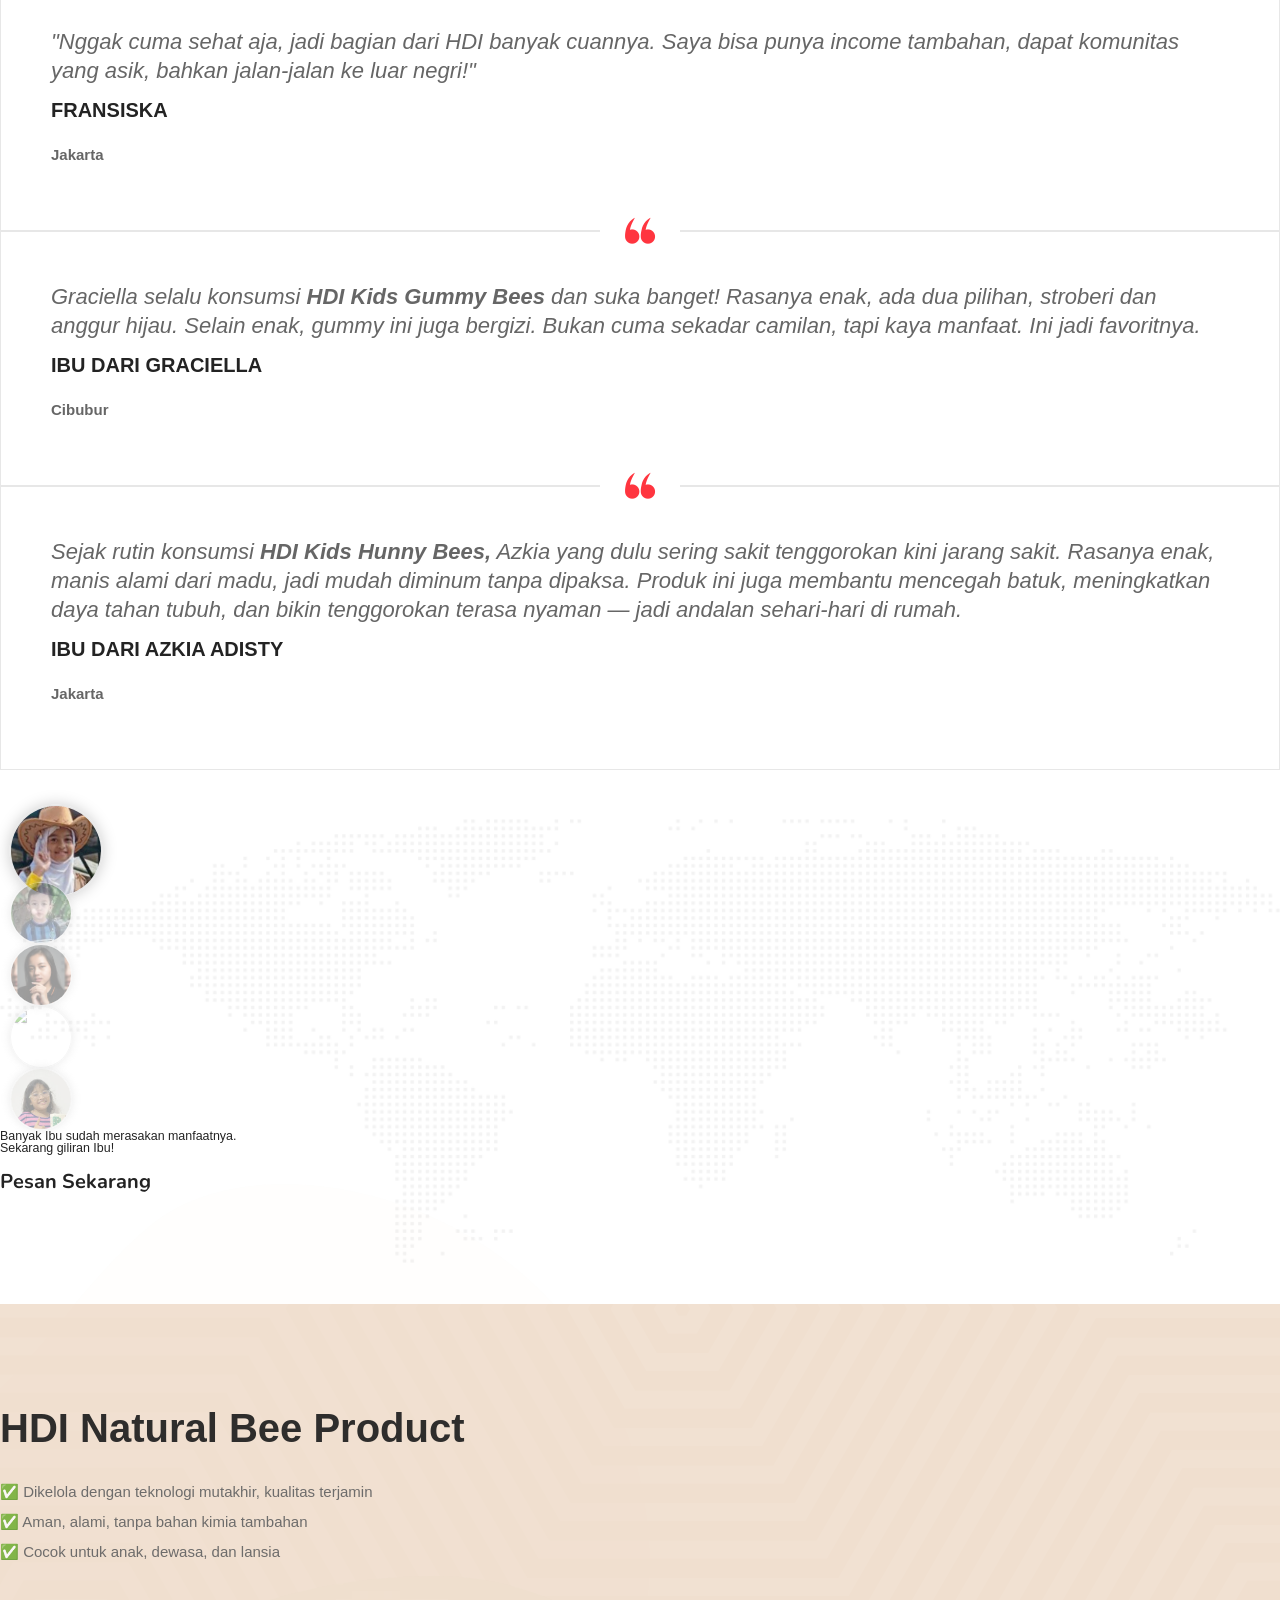
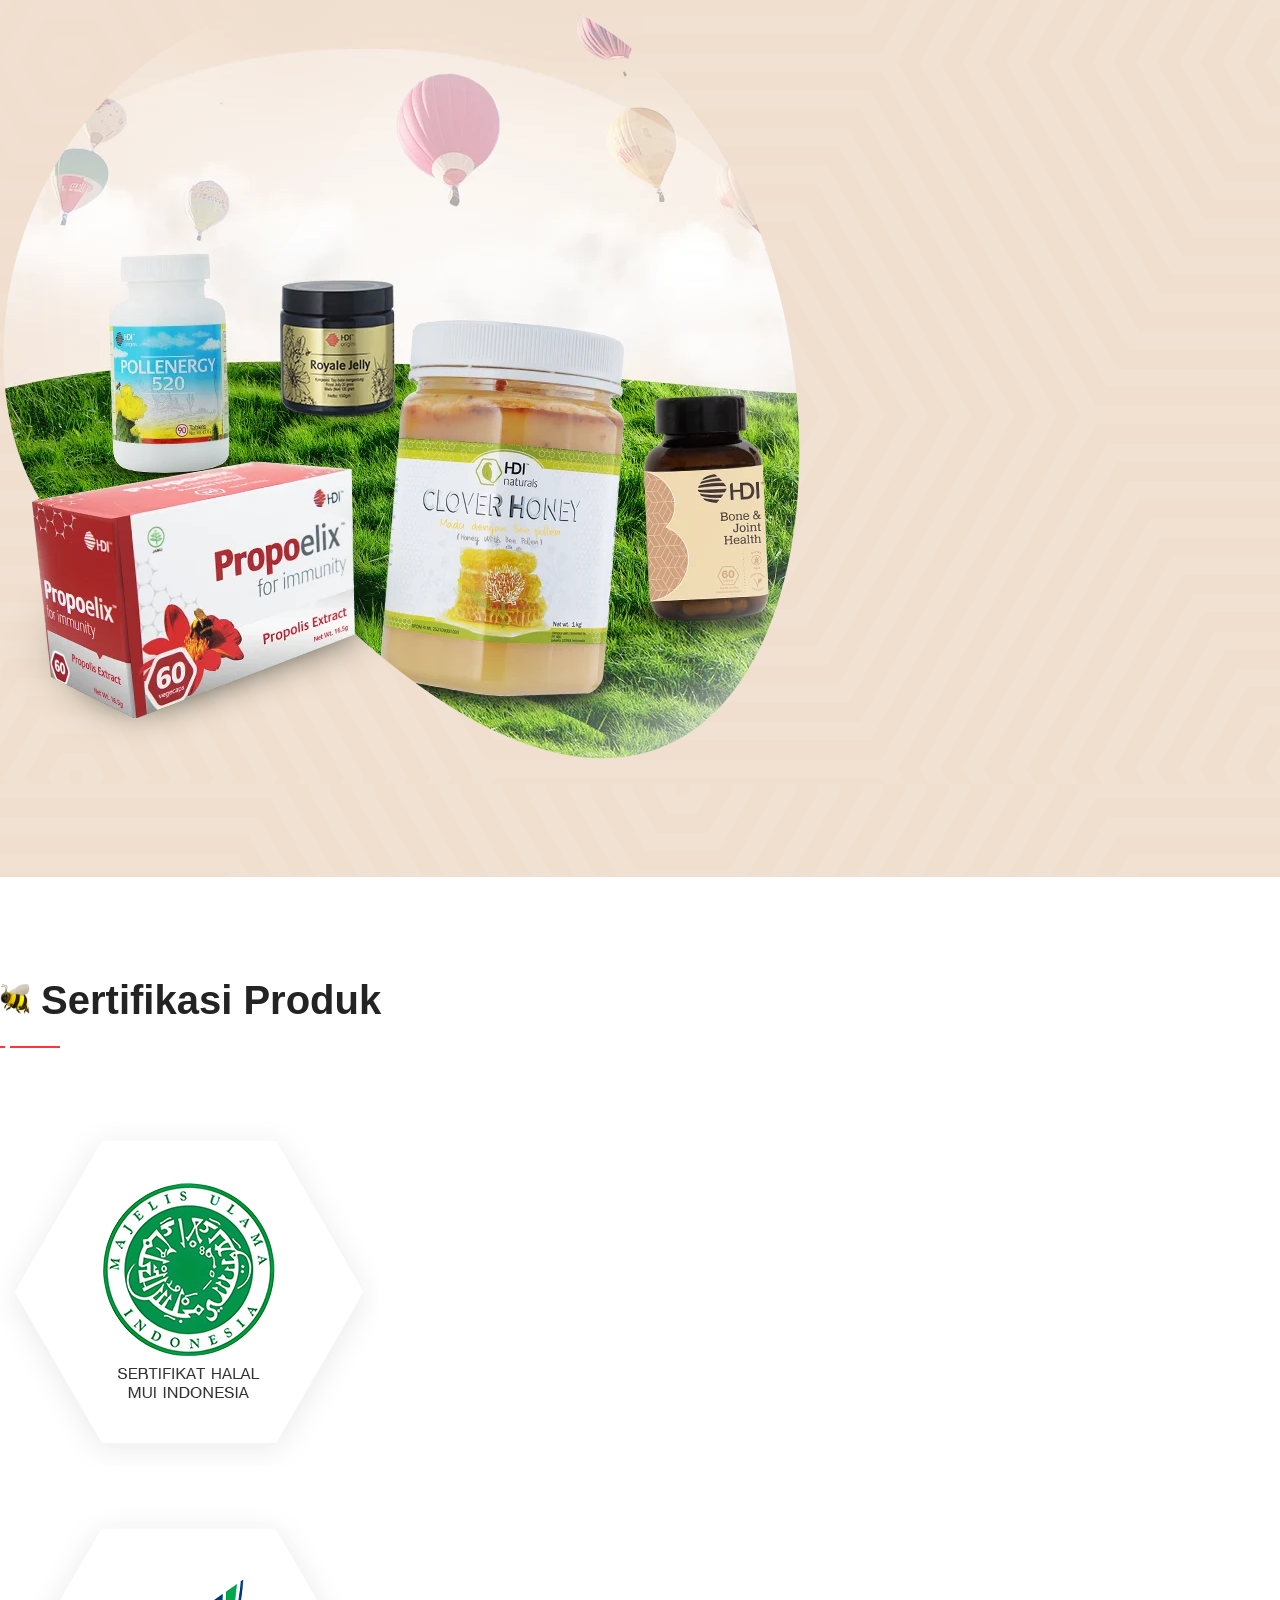
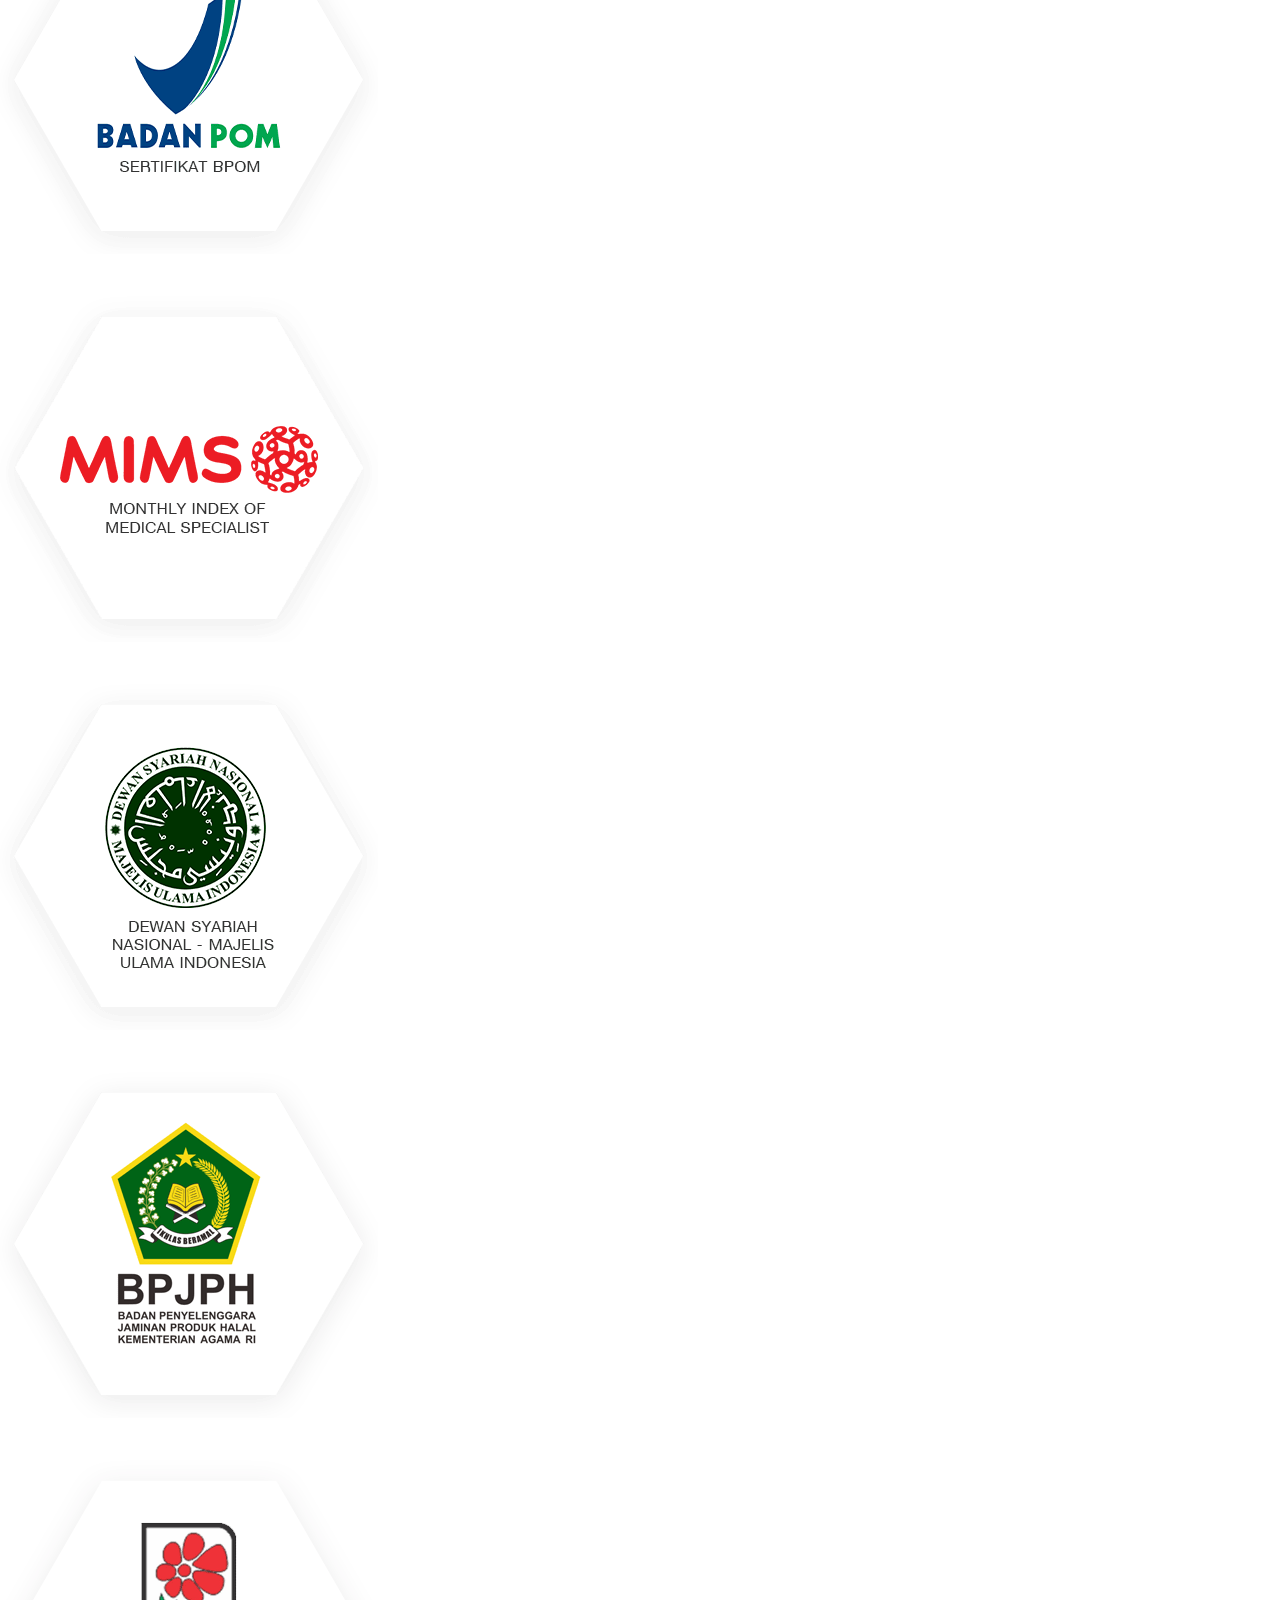
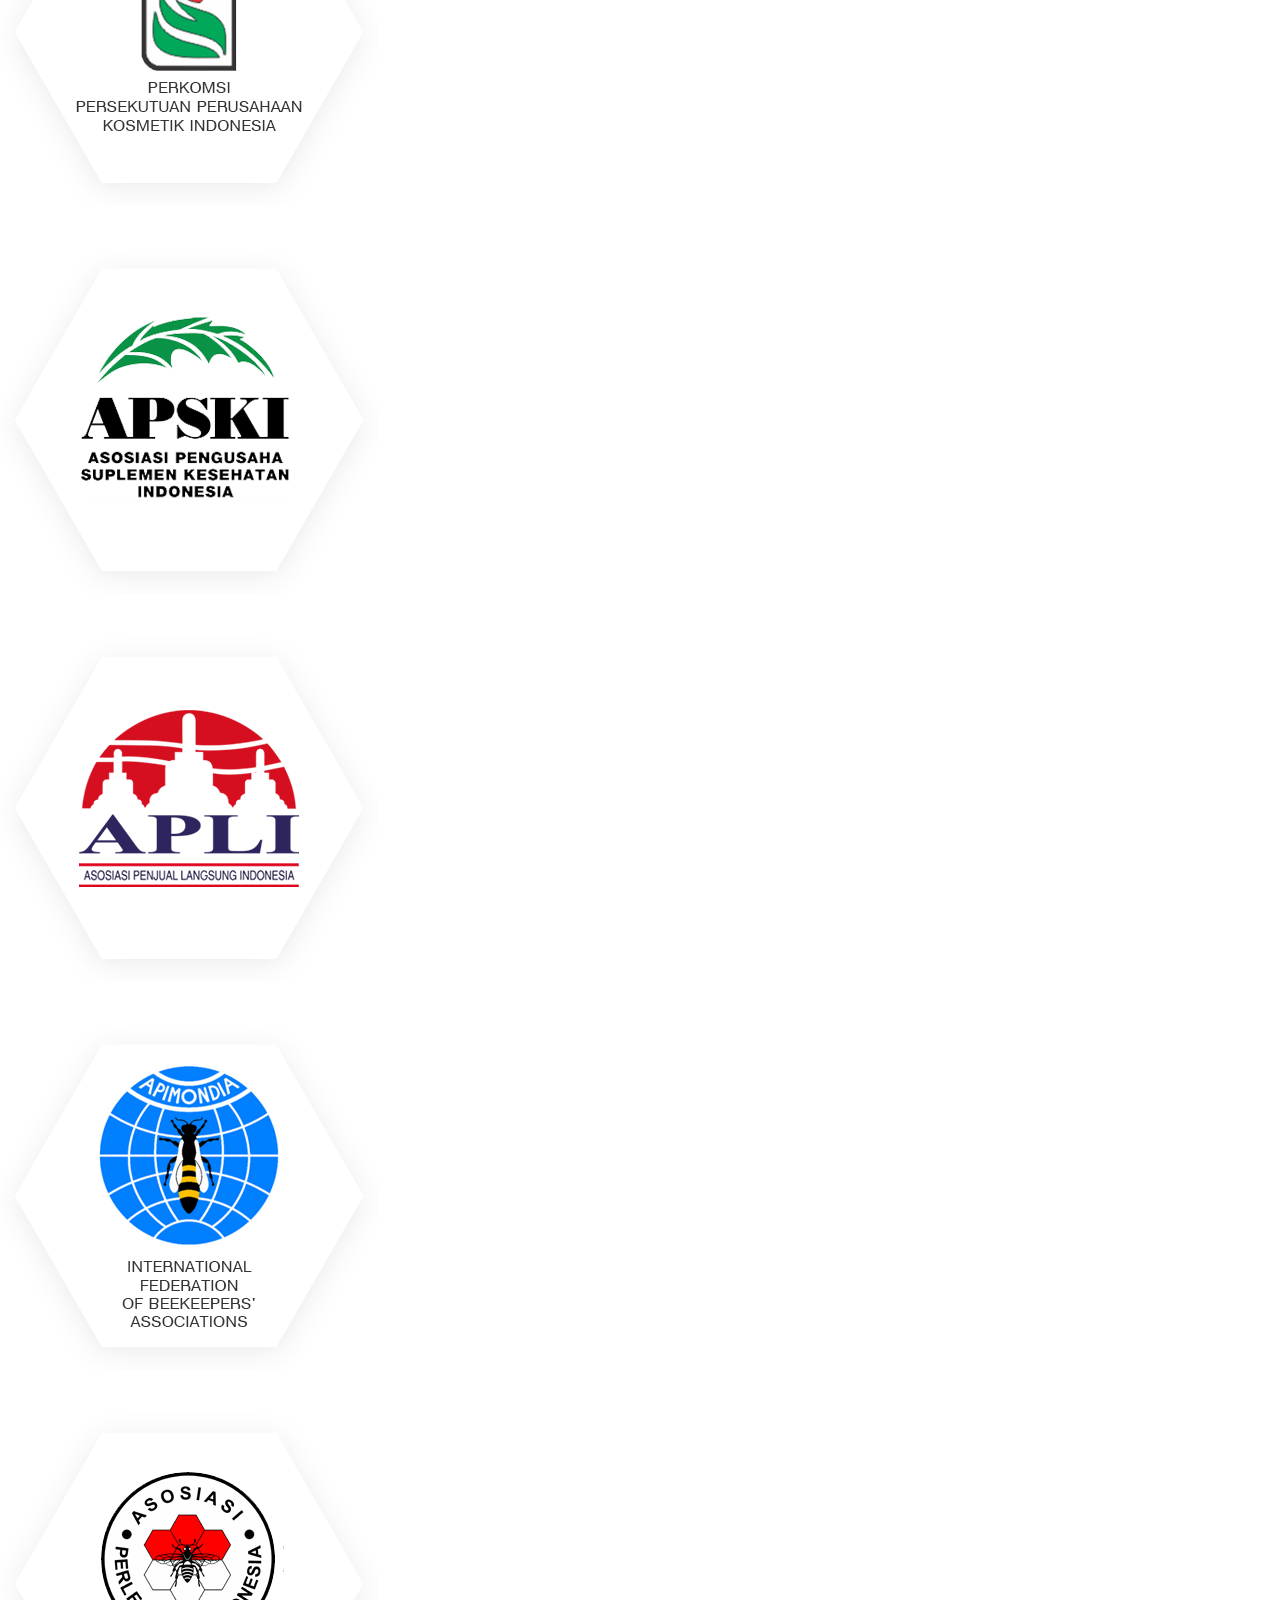
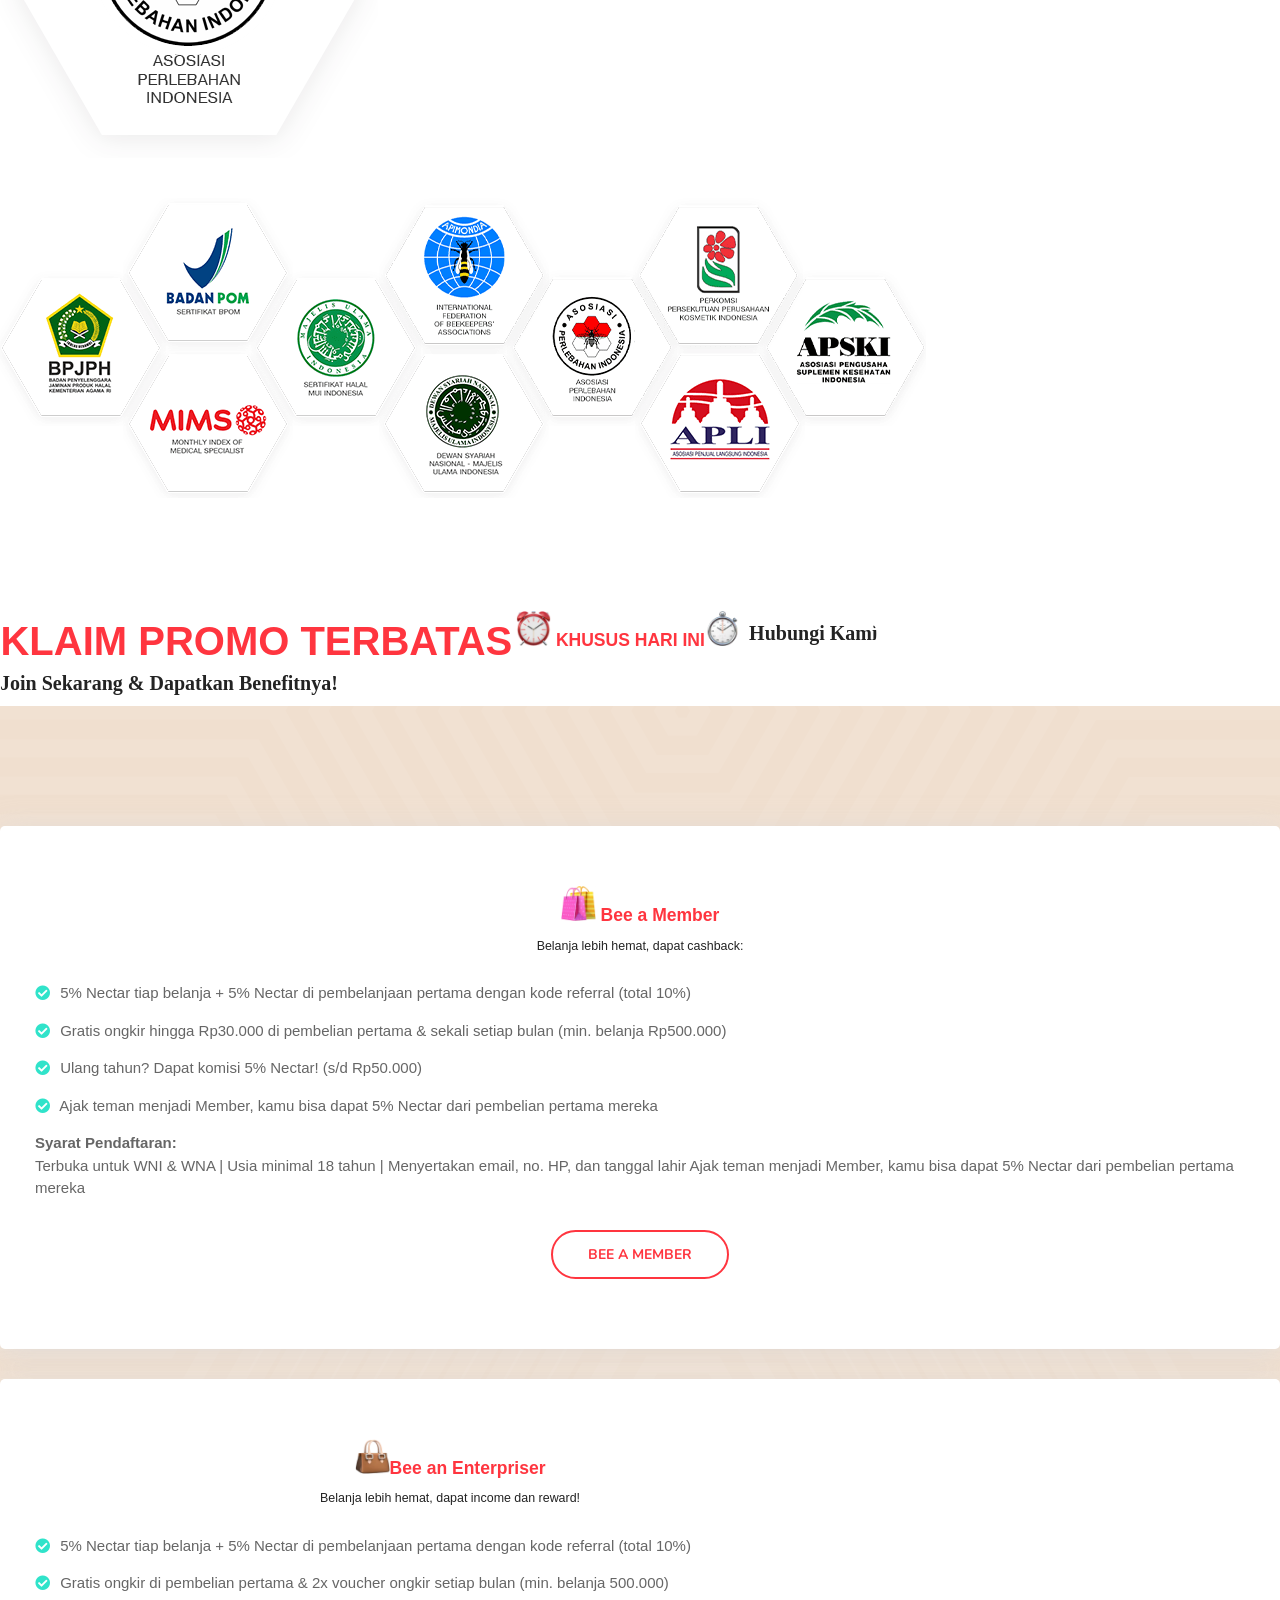
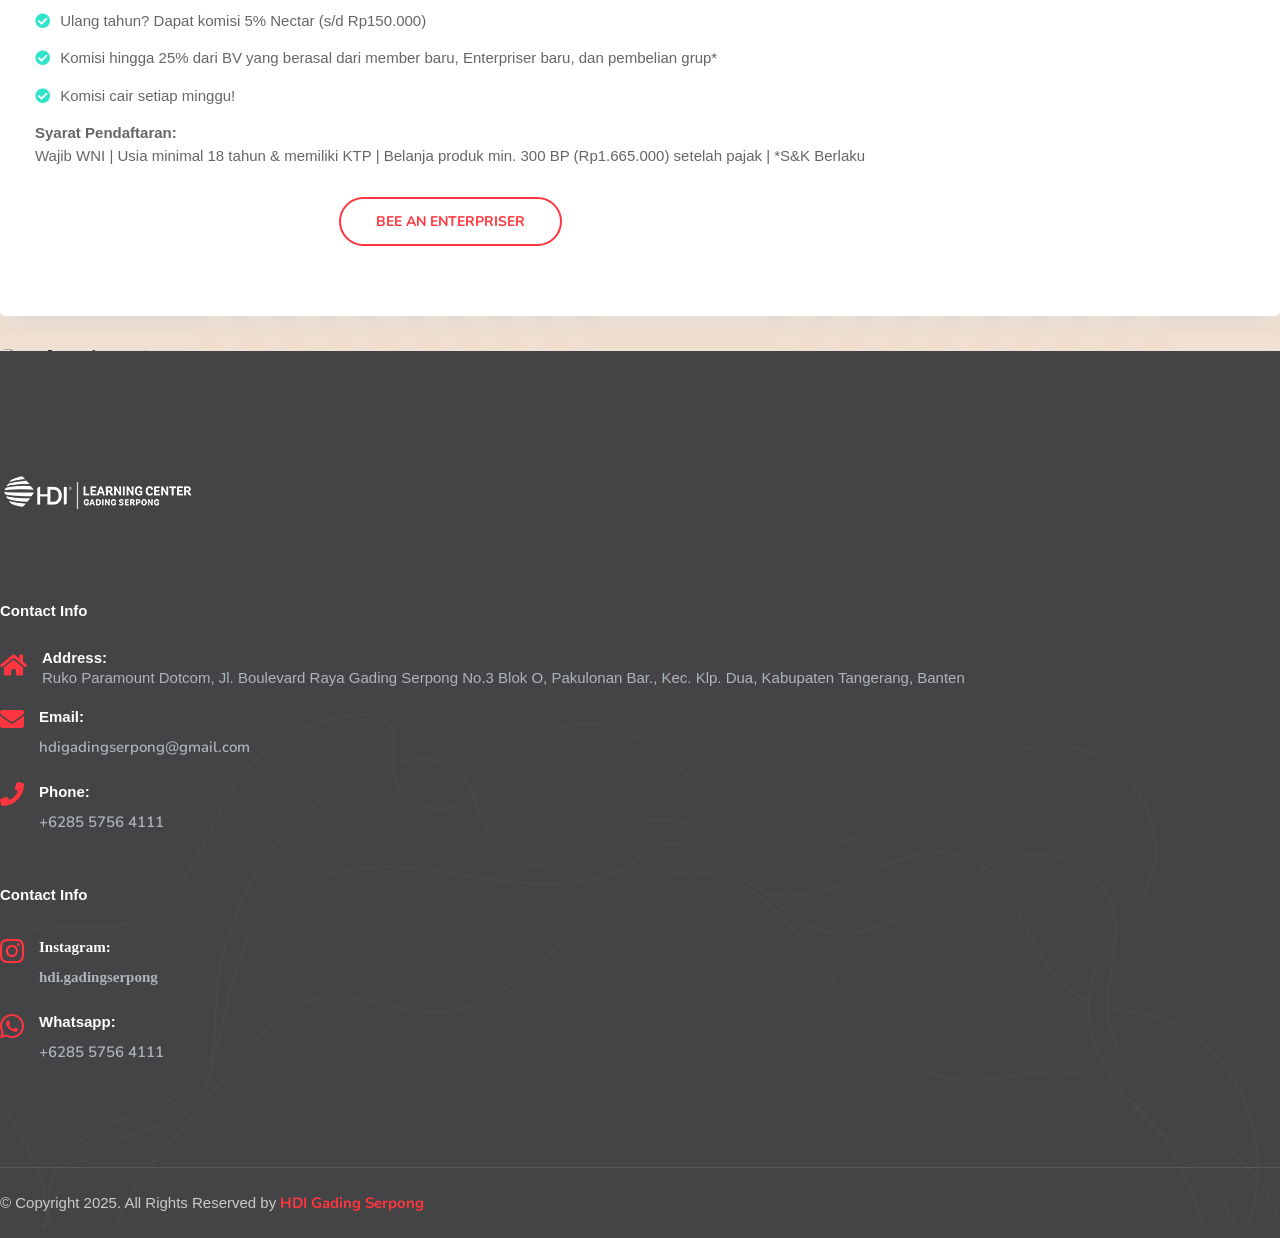
==== commit bd4eec89: "revisi preview, seblum hapus item2" ====
--- a/index.html
+++ b/index.html
@@ -92,6 +92,10 @@
                         <li>
                             <a class="smooth-menu main-font" href="#sertifikasi">sertifikasi</a>
                         </li>
+
+                        <li>
+                            <a class="smooth-menu main-font" href="#join">join</a>
+                        </li>
                         
                     </ul>
                 </div>
@@ -126,9 +130,10 @@
                             <img class="img-fluid image-hero mt-lg-0 d-none d-md-block d-lg-block mx-auto w-75" src="assets/img/hero.webp" alt="Thumb">
                             <img class="img-fluid image-hero d-block d-md-none d-lg-none mt-lg-0" src="assets/img/herohp.webp" alt="Thumb">
                         </div>
-                        <a class="btn btn-success w-100 w-md-75 mt-5 py-4 text-light" href="https://api.whatsapp.com/send/?phone=628557564111&text=Halo+kak%2C+saya+mau+tanya+tentang+produk+HDI-nya&type=phone_number&app_absent=0" style="visibility: visible; animation-duration: 1.8s; animation-name: fadeInDown; border-radius: 30px !important;font-size: 20px;" data-wow-duration="1.8s" target="_blank"> 🍯 Beli Produk Sekarang</a>
+                        <a class="btn btn-success w-100 w-md-75 mt-5 py-4 text-light" href="https://api.whatsapp.com/send/?phone=628557564111&text=Halo+kak%2C+saya+mau+tanya+tentang+produk+HDI-nya&type=phone_number&app_absent=0" style="visibility: visible; animation-duration: 1.8s; animation-name: fadeInDown; border-radius: 30px !important;font-size: 20px;" data-wow-duration="1.8s" target="_blank"> Pesan Sekarang</a>
                         
-                        <a class="btn btn-danger w-100 w-md-75 py-4 text-light" href="https://referral.hdi.com/page/VIRGINIA81" style="visibility: visible; animation-duration: 1.8s; animation-name: fadeInDown; border-radius: 30px !important;font-size: 20px;background-color: var(red-hdi) !important;" data-wow-duration="1.8s" target="_blank"> 💸 Gabung & Dapatkan Keuntungan</a>
+                        <a class="btn btn-danger w-100 w-md-75 py-4 text-light" href="https://referral.hdi.com/page/VIRGINIA81" style="visibility: visible; animation-duration: 1.8s; animation-name: fadeInDown; border-radius: 30px !important;font-size: 20px;background-color: var(red-hdi) !important;" data-wow-duration="1.8s" target="_blank"> Join & Dapatkan Benefitnya!
+                        </a>
     
                     </div>
 
@@ -142,8 +147,6 @@
         </div>
         
     </div>
- 
-
 
 
     <div id="benefit" class="features-area default-padding">
@@ -248,69 +251,116 @@
 
 
                     <div class="feature-2-col-carousel owl-carousel owl-theme" style="line-height: 1.3;">
-                        <div class="item">
-                            <div class="icon">
-                                <img src="assets/img/produk/1/ch.png" class="img-fluid w-75 mx-auto" alt="">
-                            </div>
-                            <div class="info" style="padding-bottom: 28px;">
-                                <h4>HDI Clover Honey </h4>
-                                <p>Madu murni, aman untuk diabetes,  bantu jaga energi harian sekeluarga</p>
+
+                        <div class="item">
+                            <div class="icon">
+                                <img src="assets/img/produk/ch.png" class="img-fluid mx-auto" style="width: 200px;" alt="">
+                            </div>
+
+                            <div class="info" >
+                                <h4 class="mt-5">HDI Clover Honey </h4>
+                                <p class="mt-2">Madu murni yang diproses tanpa pemanasan, menjaga enzim dan nutrisi tetap utuh. Membantu
+                                pencernaan, mengurangi sembelit, mendukung bakteri baik di usus, serta mempercepat
+                                pemulihan luka. Dengan indeks glikemik rendah, aman untuk anak dan penderita diabetes.</p>
                                 <a class="btn circle btn-gradient btn-sm smooth-menu" href="#main">Beli Sekarang</a>
                             </div>
                         </div>
-                        <div class="item">
-                            <div class="icon">
-                                <img src="assets/img/produk/1/py.png" class="img-fluid w-75 mx-auto" alt="">
-                            </div>
-                            <div class="info">
-                                <h4>HDI Pollenergy 520</h4>
-                                <p>
-                                    Bee pollen kaya nutrisi, bantu stamina & fokus
-                                                                </p>
+
+                        <div class="item">
+                            <div class="icon">
+                                <img src="assets/img/produk/bp.png" class="img-fluid mx-auto" style="width: 200px;" alt="">
+                            </div>
+
+                            <div class="info" >
+                                <h4 class="mt-5">HDI Kids™ HoneyBee PollenS</h4>
+                                <p class="mt-2" style="padding-bottom: 20px;">Suplemen bee pollen khusus anak yang membantu melengkapi asupan nutrisi, mendukung
+                                    daya pikir, konsentrasi, serta memberi perlindungan antioksidan alami. Rasanya vanila dan
+                                    madu, disukai anak, mudah dikonsumsi setiap hari.
+                                    </p>
                                 <a class="btn circle btn-gradient btn-sm smooth-menu" href="#main">Beli Sekarang</a>
                             </div>
                         </div>
-                        <div class="item">
-                            <div class="icon">
-                                <img src="assets/img/produk/1/rj.png" class="img-fluid w-75 mx-auto" alt="">
-                            </div>
-                            <div class="info">
-                                <h4>HDI Royale Jelly Liquid</h4>
-                                <p>
-                                    Untuk hormon, daya tahan, dan kesehatan kulit
-                                                                </p>
+
+                        <div class="item">
+                            <div class="icon">
+                                <img src="assets/img/produk/g.png" class="img-fluid mx-auto" style="width: 200px;" alt="">
+                            </div>
+
+                            <div class="info" >
+                                <h4 class="mt-5">HDI Kids™ Gummy Bees</h4>
+                                <p class="mt-2" style="padding-bottom: 20px;">Gummy rasa stroberi dan anggur hijau, kaya vitamin C, tanpa gelatin, pewarna, atau perasa
+                                    buatan. Membantu menjaga daya tahan tubuh anak supaya tetap sehat dan aktif. Praktis,
+                                    tinggal kunyah!
+                                    
+                                    </p>
                                 <a class="btn circle btn-gradient btn-sm smooth-menu" href="#main">Beli Sekarang</a>
                             </div>
                         </div>
-                        <div class="item" style="padding-bottom:50px;">
-                            <div class="icon">
-                                <!-- <i class="flaticon-label"></i> -->
-                                <img src="assets/img/produk/1/bone_joint.png" class="img-fluid w-75 mx-auto" alt="">
-                            </div>
-                            <div class="info pt-4">
-                                <h4>HDI Bone & Joint Health </h4>
-                                <p>Membantu fleksibilitas & kesehatan tulang & sendi keluarga</p>
+
+                        <div class="item">
+                            <div class="icon">
+                                <img src="assets/img/produk/h.png" class="img-fluid mx-auto" style="width: 200px;" alt="">
+                            </div>
+
+                            <div class="info" >
+                                <h4 class="mt-5">HDI Kids™ Hunny Bees</h4>
+                                <p class="mt-2" style="padding-bottom: 20px;">Diformulasikan untuk meredakan batuk kering maupun berdahak pada anak, sekaligus
+                                    mendukung kekebalan tubuh. Rasanya enak, aman tanpa bahan kimia, dan bisa diminum
+                                    langsung atau dicampur dengan air. 
+                                    
+                                    
+                                    </p>
                                 <a class="btn circle btn-gradient btn-sm smooth-menu" href="#main">Beli Sekarang</a>
                             </div>
                         </div>
-                        <!-- EndSingle iTem -->
-
-                         <!-- Single iTem -->
-                         <div class="item" style="padding-bottom:40px;">
-                            <div class="icon">
-                                <!-- <i class="flaticon-label"></i> -->
-                                <img src="assets/img/produk/1/p.png" class="img-fluid w-75 mx-auto" alt="">
-                            </div>
-                            <div class="info">
-                                <h4>HDI Propoelix™</h4>
-                                <p>
-                                    Propolis murni sebagai perlindungan alami
-                                                                </p>
+
+                        <div class="item">
+                            <div class="icon">
+                                <img src="assets/img/produk/q.png" class="img-fluid mx-auto" style="width: 200px;" alt="">
+                            </div>
+
+                            <div class="info" >
+                                <h4 class="mt-5">HDI Kids™ Q Bees</h4>
+                                <p class="mt-2">Tablet kunyah untuk mendukung fokus, memori, perkembangan otak, serta menjaga kesehatan
+                                    tulang. Diperkaya bee pollen, ekstrak Bacopa monnieri, kalsium, magnesium, dan kalium. Anak
+                                    makin semangat belajar, kuat, dan sehat!
+                                    </p>
                                 <a class="btn circle btn-gradient btn-sm smooth-menu" href="#main">Beli Sekarang</a>
                             </div>
                         </div>
-                        <!-- EndSingle iTem -->
-                        
+
+                        <div class="item">
+                            <div class="icon">
+                                <img src="assets/img/produk/s.png" class="img-fluid mx-auto" style="width: 200px;" alt="">
+                            </div>
+
+                            <div class="info" >
+                                <h4 class="mt-5">Better Botanics™ Baby Soothing Cream</h4>
+                                <p class="mt-2" style="padding-bottom: 20px;">Krim lembut dengan propolis, madu, calendula, dan aloe vera untuk meredakan ruam popok,
+                                    kemerahan, dan iritasi kulit bayi. Membantu melembapkan sekaligus memperkuat lapisan
+                                    pelindung kulit bayi.                                    
+                                    </p>
+                                <a class="btn circle btn-gradient btn-sm smooth-menu" href="#main">Beli Sekarang</a>
+                            </div>
+                        </div>
+
+                        <div class="item">
+                            <div class="icon">
+                                <img src="assets/img/produk/o.png" class="img-fluid mx-auto" style="width: 200px;" alt="">
+                            </div>
+
+                            <div class="info" >
+                                <h4 class="mt-5">Better Botanics™ Baby Massage Oil</h4>
+                                <p class="mt-2" style="padding-bottom: 20px;">Minyak pijat bayi dari minyak zaitun, shinko, argan, dan madu. Membantu melembapkan kulit,
+                                    membuat bayi lebih rileks, tidur lebih nyenyak, serta mendukung perkembangan fisik dan
+                                    emosional bayi.
+                                                                  
+                                    </p>
+                                <a class="btn circle btn-gradient btn-sm smooth-menu" href="#main">Beli Sekarang</a>
+                            </div>
+                        </div>
+
+
                     </div>
                 </div>
             </div>
@@ -321,15 +371,12 @@
 
                 <div class="cta d-flex flex-column">
                     <h5 class="mx-auto "> Siap lindungi keluarga secara alami?</h5>
-                <a class="btn btn-success w-100 w-md-75 mt-0 mt-lg-3 py-4 text-light mx-auto mb-5 smooth-menu" href="#main" style="visibility: visible; animation-duration: 1.8s; animation-name: fadeInDown; border-radius: 30px !important;font-size: 20px;" data-wow-duration="1.8s"> Lihat paket spesialnya di sini <img src="assets/img/emoji/hand.webp" style="width: 35px;" alt=""></a>
-                </div>
-
+                <a class="btn btn-success w-100 w-md-75 mt-0 mt-lg-3 py-4 text-light mx-auto mb-5 smooth-menu" href="#main" style="visibility: visible; animation-duration: 1.8s; animation-name: fadeInDown; border-radius: 30px !important;font-size: 20px;" data-wow-duration="1.8s"> Klaim Promonya disini <img src="assets/img/emoji/hand_down.webp" style="width: 35px;" alt=""></a>
+                </div>
             </div>
         </div>
     </div>
 
-            <!-- Start Testimonials 
-    ============================================= -->
     <div  id="testimonial" class="testimonials-area default-padding wow fadeInUp" data-wow-duration="1.5s">
 
         <!-- Fixed BG -->
@@ -416,8 +463,6 @@
                                     <h4>Ibu dari Azkia Adisty</h4>
                                     <span> Jakarta</span>
                                 </div>
-
-
                             </div>
                             <!-- End Carousel Content -->
 
@@ -456,12 +501,8 @@
             </div>
         </div>
     </div>
-    <!-- End Testimonials -->
-
-
-
-    <!-- Start Our Specialty ============================================= -->
-    <div class="our-specialty-area mt-5 wow fadeInLeft" data-wow-duration="1.5s" id="bergabung">
+
+    <div class="our-specialty-area bg-cream mt-5 wow fadeInLeft default-padding"style="background-image: url(assets/img/shape/pattern-hdi.png);" data-wow-duration="1.5s" id="bergabung">
         <!-- Fixed Shape -->
         <div class="shape-left-top shape opacity-default">
             <img src="assets/img/shape/7.png" alt="Shape">
@@ -484,10 +525,7 @@
             </div>
         </div>
     </div>
-    <!-- End Our Specialty -->
-
-
-    <!-- From Index5 -->
+
     <div id="sertifikasi" class="features-area default-padding wow fadeInUp" data-wow-duration="2s">
         <div class="container">
             <div class="row">
@@ -502,7 +540,6 @@
             </div>
         </div>
 
-
         <div class="container">
             <div class="features-items text-center">
                 <div class="row d-flex justify-content-center">
@@ -560,7 +597,6 @@
     </div>
 
 
-    
     <div id="main" class="features-area pt-1 pb-5 wow fadeInUp" data-wow-duration="3s">
         <div class="container">
             <div class="features-items text-center">
@@ -570,25 +606,132 @@
             display: inline-block;
             position: relative;
             "
-            id="shakingText"><img src="assets/img/emoji/alarm1.webp" class="img-fluid mb-2" style="width:35px;" alt="">
-            <strong>KLAIM PROMO TERBATAS <img src="assets/img/emoji/alarm2.webp" class="img-fluid mb-2" style="width:35px;" alt=""> <br> KHUSUS HARI INI</strong>
+            id="shakingText">
+            <strong>KLAIM PROMO TERBATAS </strong>
             </h2>
 
             <div class="shake-text">
-                <h3 class="mt-2" style="color: var(--red-hdi) !important;"><img src="assets/img/emoji/alarm1.webp" class="img-fluid mb-2" style="width:35px;" alt=""> <strong> KHUSUS HARI INI</strong><img src="assets/img/emoji/alarm2.webp" class="img-fluid mb-2 ml-2" style="width:35px;" alt=""></h3>
-            </div>
-
-                <a class="btn btn-success w-100 w-md-75 mt-lg-3 py-4 text-light mx-auto mb-2" href="https://wa.me/628557564111?text=Halo%20kak,%20saya%20mau%20tanya%20tentang%20produk%20HDI-nya" style="visibility: visible; animation-duration: 1.8s; animation-name: fadeInDown; border-radius: 30px !important;font-size: 20px; font-family: 'Basic sans';" data-wow-duration="1.8s" target="_blank"> Terhubung Ke CS kami</a>
-            </div>
+                <h3 class="mt-2" style="color: var(--red-hdi) !important;"><img src="assets/img/emoji/alarm1.webp" class="img-fluid mb-2 mx-4" style="width:35px;" alt=""> <strong> KHUSUS HARI INI</strong><img src="assets/img/emoji/alarm2.webp" class="img-fluid mb-2 ml-2" style="width:35px;" alt=""></h3>
+            </div>
+
+
+
+                <a class="btn btn-success w-100 w-md-75 mt-lg-3 py-4 text-light mx-auto mb-2" href="https://wa.me/628557564111?text=Halo%20kak,%20saya%20mau%20tanya%20tentang%20produk%20HDI-nya" style="visibility: visible; animation-duration: 1.8s; animation-name: fadeInDown; border-radius: 30px !important;font-size: 20px; font-family: 'Basic sans';" data-wow-duration="1.8s" target="_blank"> <img src="https://upload.wikimedia.org/wikipedia/commons/thumb/6/6b/WhatsApp.svg/767px-WhatsApp.svg.png" width="35px;" class="mb-1"alt=""> Hubungi Kami </a>
+            </div>
+
+
+
 
             <div class="features-items text-center">
-                <a class="btn btn-danger w-100 w-md-75 mt-lg-3 py-4 text-light mx-auto mb-2" href="https://referral.hdi.com/page/VIRGINIA81" style="visibility: visible; animation-duration: 1.8s; animation-name: fadeInDown; border-radius: 30px !important;font-size: 20px;  font-family: 'Basic sans'" data-wow-duration="1.8s" target="_blank"> Gabung Sekarang & Dapatkan Keuntungan
-                    </a>
+                <a class="btn btn-danger w-100 w-md-75 mt-lg-3 py-4 text-light mx-auto mb-2 smooth-menu" href="#join" style="visibility: visible; animation-duration: 1.8s; animation-name: fadeInDown; border-radius: 30px !important;font-size: 20px;  font-family: 'Basic sans'" data-wow-duration="1.8s" > Join Sekarang & Dapatkan Benefitnya!</a>
             </div>
         </div>
     </div>
 
-
+    <div id="join" class=" bg-cream pricing-area default-padding-top bottom-less"  style="background-image: url(assets/img/shape/pattern-hdi.png);">
+        <!-- Fixed Shape -->
+        <div class="shape-top">
+            <img src="assets/img/shape/9.png" alt="Shape">
+        </div>
+        <!-- End Fixed Shape -->
+        <div class="container">
+            <div class="pricing text-center">
+                <div class="row"  style="background-image: url(assets/img/shape/pattern-hdi.png);">
+                    <div class="col-lg-6 col-md-6 single-item">
+                        <div class="pricing-item">
+                            <ul style="line-height: 1.5;">
+                                <li class="pricing-header">
+                                    <h3 style="color:var(--red-hdi) !important;"> <img src="assets/img/emoji/shop.webp"class="img-fluid mb-2" style="width: 35px;">    <strong>Bee a Member</strong> </h3>
+                                    <h5> Belanja lebih hemat, dapat cashback:</h5>
+                                </li>
+                                <li><i class="fas fa-check-circle"></i> 5% Nectar tiap belanja + 5% Nectar di
+                                    pembelanjaan pertama dengan kode referral
+                                    (total 10%)
+                                </li>
+
+                                <li><i class="fas fa-check-circle"></i> Gratis ongkir hingga Rp30.000 di pembelian
+                                    pertama & sekali setiap bulan (min. belanja
+                                    Rp500.000)
+                                </li>
+
+                                <li><i class="fas fa-check-circle"></i> Ulang tahun? Dapat komisi 5% Nectar! (s/d
+                                    Rp50.000)
+                                </li>
+                                
+                                <li><i class="fas fa-check-circle"></i> Ajak teman menjadi Member, kamu bisa dapat
+                                    5% Nectar dari pembelian pertama mereka                                    
+                                </li>
+
+                                <p>
+                                       <strong>Syarat Pendaftaran:</strong>  <br>
+                                        Terbuka untuk WNI & WNA | Usia minimal 18 tahun |
+                                        Menyertakan email, no. HP, dan tanggal lahir
+                                    Ajak teman menjadi Member, kamu bisa dapat
+                                    5% Nectar dari pembelian pertama mereka                                    
+                                </p>
+                               
+                                <li class="footer">
+                                    <a class="btn circle btn-theme border btn-sm" style="" href="https://www.hdi.com/member-registration?ref=VIRGINIA81&refCenter=G0300">BEE A MEMBER</a>
+                                </li>
+                            </ul>
+                        </div>
+                    </div>
+
+                    <div class="col-lg-6 col-md-6 single-item">
+                        <div class="pricing-item">
+                            <ul style="line-height: 1.5;">
+                                <li class="pricing-header">
+                                    <h3 style="color:var(--red-hdi) !important;"> <img src="assets/img/emoji/bag.webp"class="img-fluid mb-2 mx-2" style="width: 35px;"><strong>Bee an Enterpriser
+                                    </strong> </h3>
+                                    <h5> Belanja lebih hemat, dapat income dan reward!</h5>
+                                </li>
+                                <li><i class="fas fa-check-circle"></i> 5% Nectar tiap belanja + 5% Nectar di
+                                    pembelanjaan pertama dengan kode referral
+                                    (total 10%)
+                                </li>
+
+                                <li><i class="fas fa-check-circle"></i> Gratis ongkir di pembelian pertama & 2x
+                                    voucher ongkir setiap bulan (min. belanja
+                                    500.000)                                    
+                                </li>
+
+                                <li><i class="fas fa-check-circle"></i> Ulang tahun? Dapat komisi 5% Nectar (s/d
+                                    Rp150.000)                                    
+                                </li>
+                                
+                                <li><i class="fas fa-check-circle"></i> Komisi hingga 25% dari BV yang berasal dari
+                                    member baru, Enterpriser baru, dan
+                                    pembelian grup*                                                                       
+                                </li>
+
+                                <li><i class="fas fa-check-circle"></i> Komisi cair setiap minggu!                                       
+                                </li>
+
+                                <p>
+                                       <strong>Syarat Pendaftaran:</strong>  <br>
+                                       Wajib WNI | Usia minimal 18 tahun & memiliki KTP |
+                                       Belanja produk min. 300 BP (Rp1.665.000) setelah
+                                       pajak | *S&K Berlaku
+                                                                          
+                                </p>
+                               
+                                <li class="footer pt-3">
+                                    <a class="btn circle btn-theme border btn-sm" style="" href="https://www.hdi.com/new-registration?ref=VIRGINIA81&refCenter=G0300">BEE AN ENTERPRISER</a>
+                                </li>
+                            </ul>
+
+                            
+                        </div>
+                    </div>
+
+                </div>
+              
+                    <a class="btn btn-success w-100 w-md-75 mt-lg-3 py-3 mt-1 mb-5 text-light mx-auto" href="https://wa.me/628557564111?text=Halo%20kak,%20saya%20mau%20tanya%20tentang%20produk%20HDI-nya" style="visibility: visible; animation-duration: 1.8s; animation-name: fadeInDown; border-radius: 30px !important;font-size: 20px; font-family: 'Basic sans';" data-wow-duration="1.8s" target="_blank">  <img src="https://upload.wikimedia.org/wikipedia/commons/thumb/6/6b/WhatsApp.svg/767px-WhatsApp.svg.png" width="35px;" class="mb-1"> Hubungi Kami </a>
+               
+
+            </div>
+        </div>
+    </div>
 
     <footer class="bg-dark text-light">
         <div class="footer-shape">
@@ -600,9 +743,7 @@
                     <div class="col-lg-4 col-md-6 item">
                         <div class="f-item about">
                             <img src="assets/img/logo-lights.png" alt="Logo">
-                            <p style="line-height: 1.3;">
-                                HDI Learning Center Gading Serpong adalah pusat pembelajaran yang diresmikan pada 20 Januari 2017, berlokasi di Ruko Pasar Modern Paramount D-11, Jalan Boulevard Gading Serpong, Tangerang.
-                            </p>
+                            
                         </div>
                     </div>
 
@@ -689,7 +830,7 @@
     </footer>
 
     
-<script>
+    <script>
     const text = document.getElementById('shakingText');
     let i = 0;
     setInterval(() => {
--- a/assets/css/style3.css
+++ b/assets/css/style3.css
@@ -452,8 +452,8 @@
 }
 
 .default-padding {
-  padding-top: 120px;
-  padding-bottom: 120px;
+  padding-top: 100px;
+  padding-bottom: 100px;
 }
 
 .default-padding-mx {
@@ -709,27 +709,27 @@
 }
 
 .btn-theme {
-  background-color: #4ac4f3;
+  background-color: var(--red-hdi);
   color: #ffffff !important;
-  border: 2px solid #4ac4f3 !important;
+  border: 2px solid var(--red-hdi) !important;
 }
 
 .btn-theme.border {
   background-color: transparent;
-  color: #4ac4f3 !important;
-  border: 2px solid #4ac4f3 !important;
+  color: var(--red-hdi) !important;
+  border: 2px solid var(--red-hdi) !important;
 }
 
 .btn-theme.border:hover {
-  background-color: #4ac4f3;
+  background-color: var(--red-hdi);
   color: #ffffff !important;
-  border: 2px solid #4ac4f3 !important;
+  border: 2px solid var(--red-hdi) !important;
 }
 
 .btn-theme.effect:hover, 
  .btn-theme.effect:focus {
-  background: #4ac4f3 none repeat scroll 0 0;
-  border: 2px solid #4ac4f3 !important;
+  background: var(--red-hdi) none repeat scroll 0 0;
+  border: 2px solid var(--red-hdi) !important;
   color: #ffffff;
 }
 
@@ -2722,7 +2722,7 @@
   background: #ffffff;
   box-shadow: 0 0 10px #e7e7e7;
   border-radius: 7px;
-  display: flex;
+  display: block;
   border-bottom: 2px solid #444345;
   position: relative;
   z-index: 1;
@@ -3844,6 +3844,8 @@
   text-align: left;
   position: relative;
   z-index: 1;
+  margin-left: 20px;
+  margin-right: 20px;
 }
 
 .pricing-item li {
@@ -3856,7 +3858,7 @@
 }
 
 .pricing-item li i {
-  margin-right: 12px;
+  margin-right: 6px;
   color: #30e3ca;
 }
 
@@ -4145,7 +4147,7 @@
 .testimonials-area .carousel-item p {
   font-size: 22px;
   font-family: var(--secondary-font);
-  line-height: 35px;
+  line-height: 29px;
   font-style: italic;
   font-weight: 100;
 }
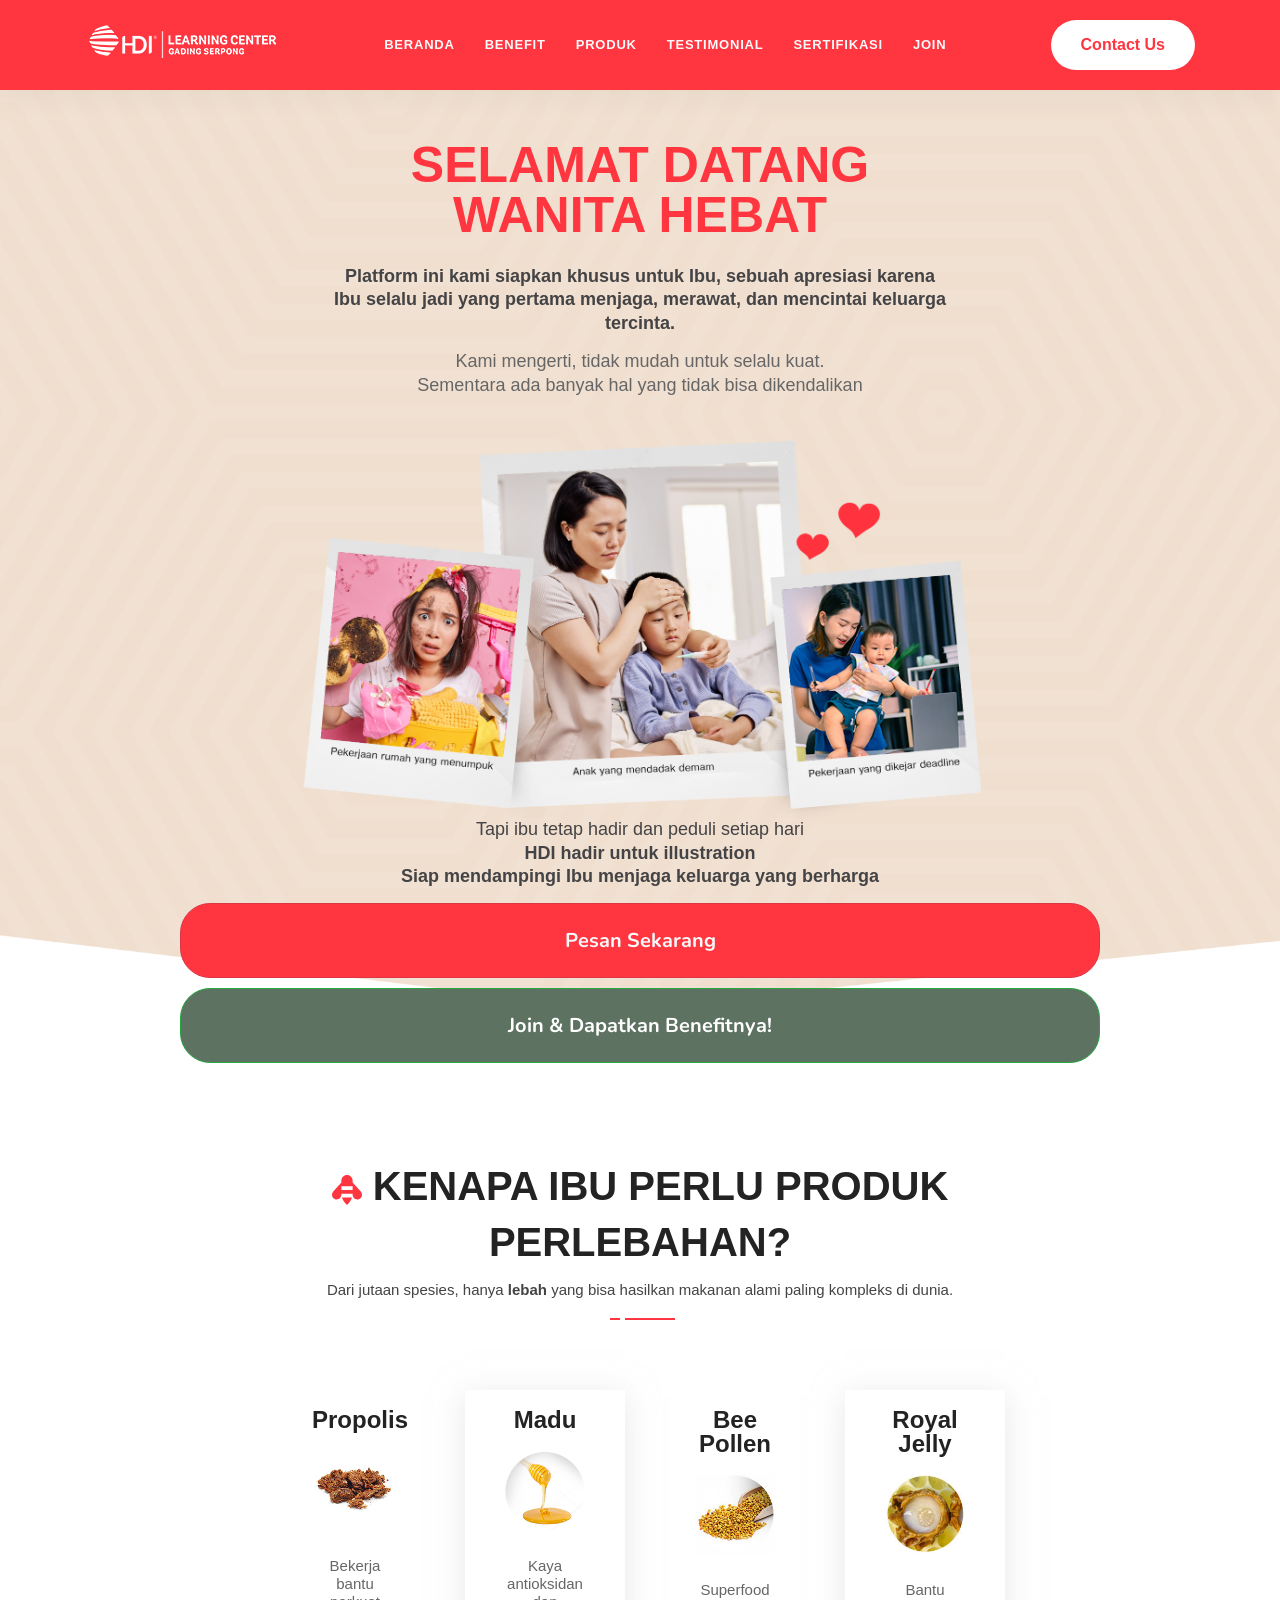
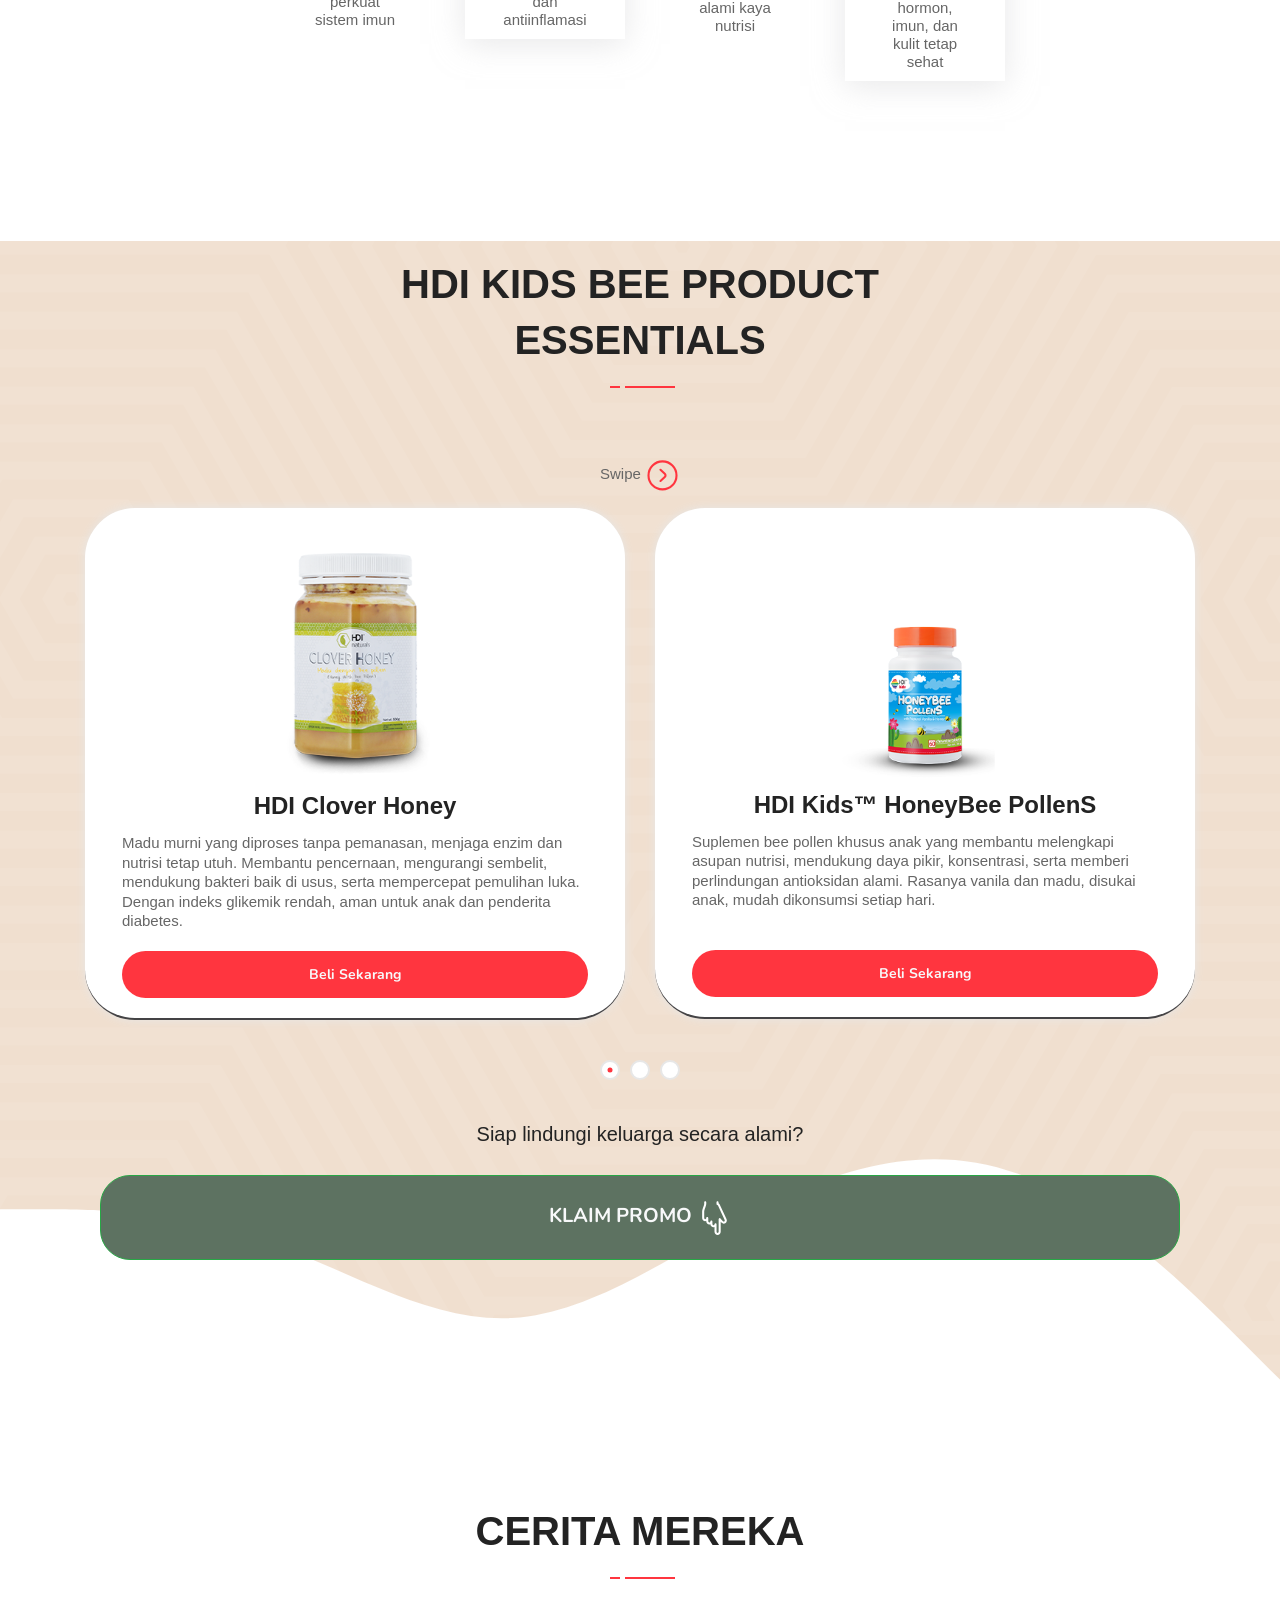
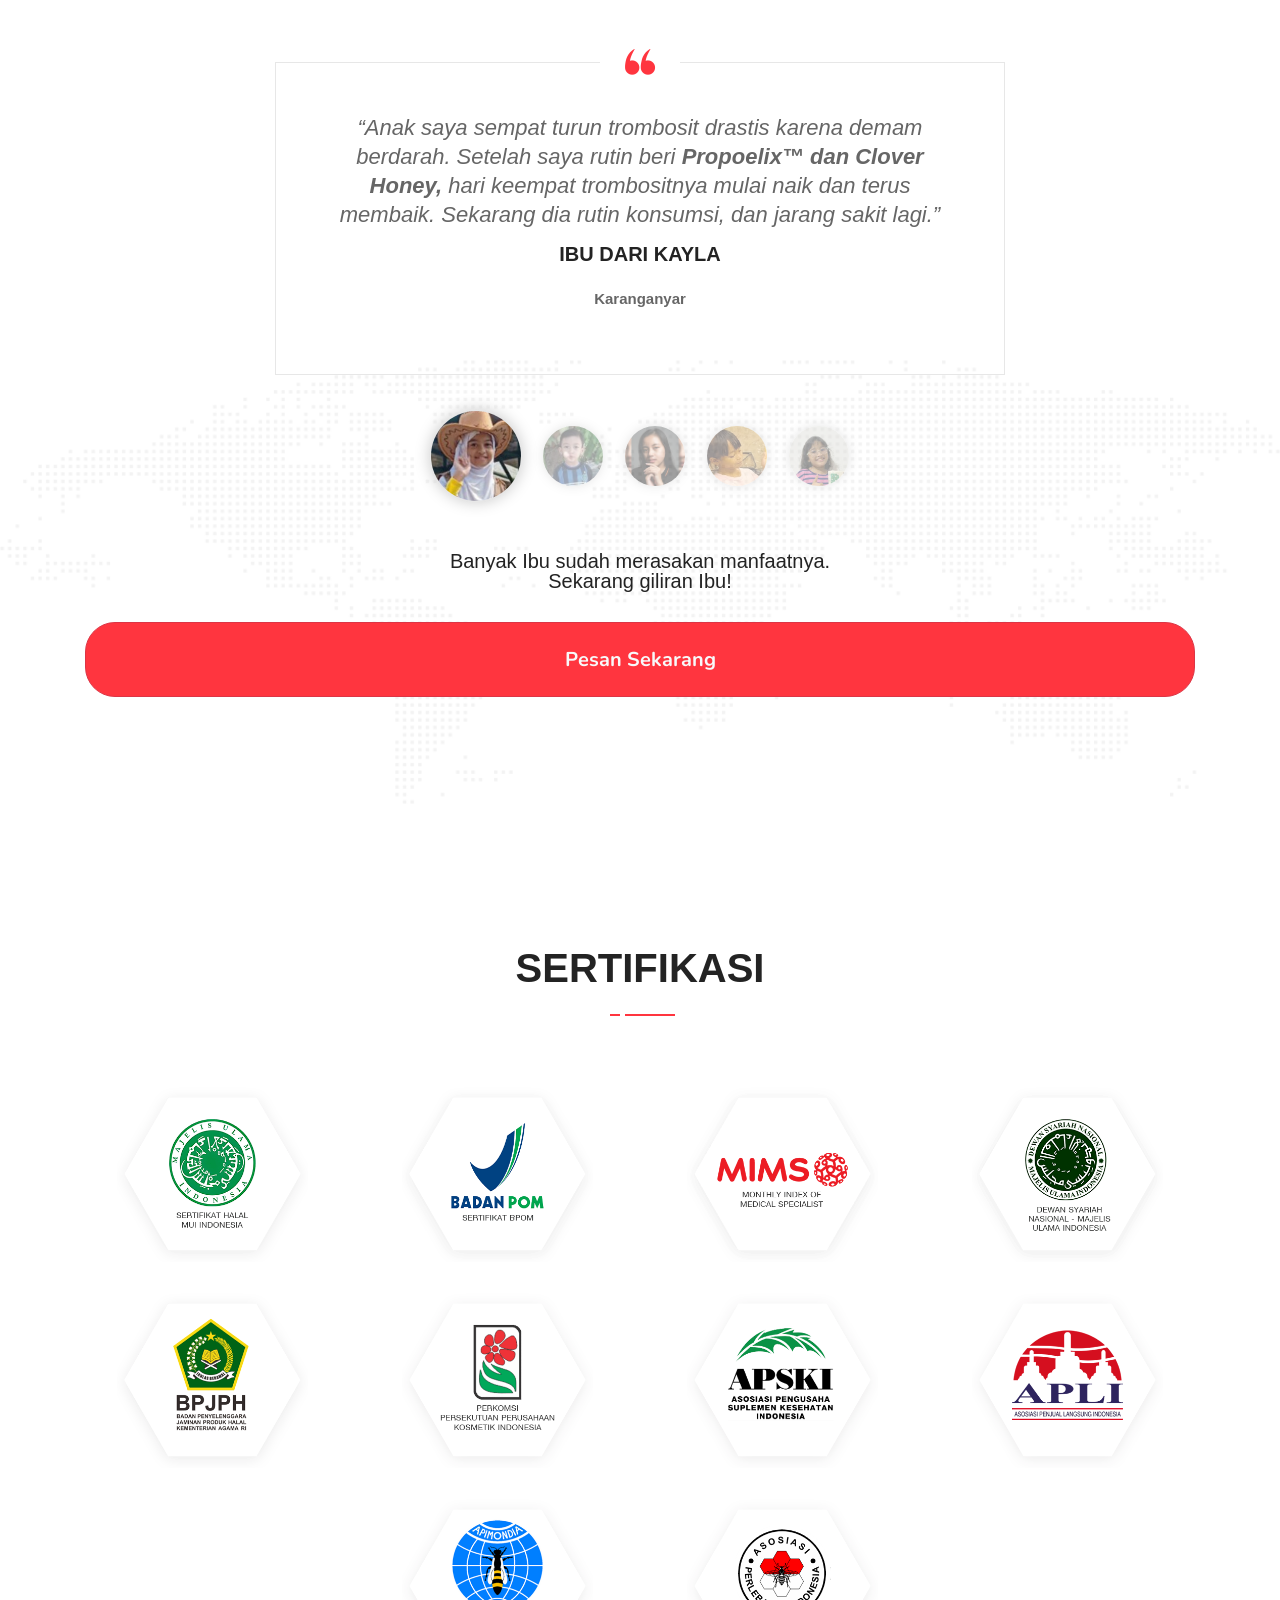
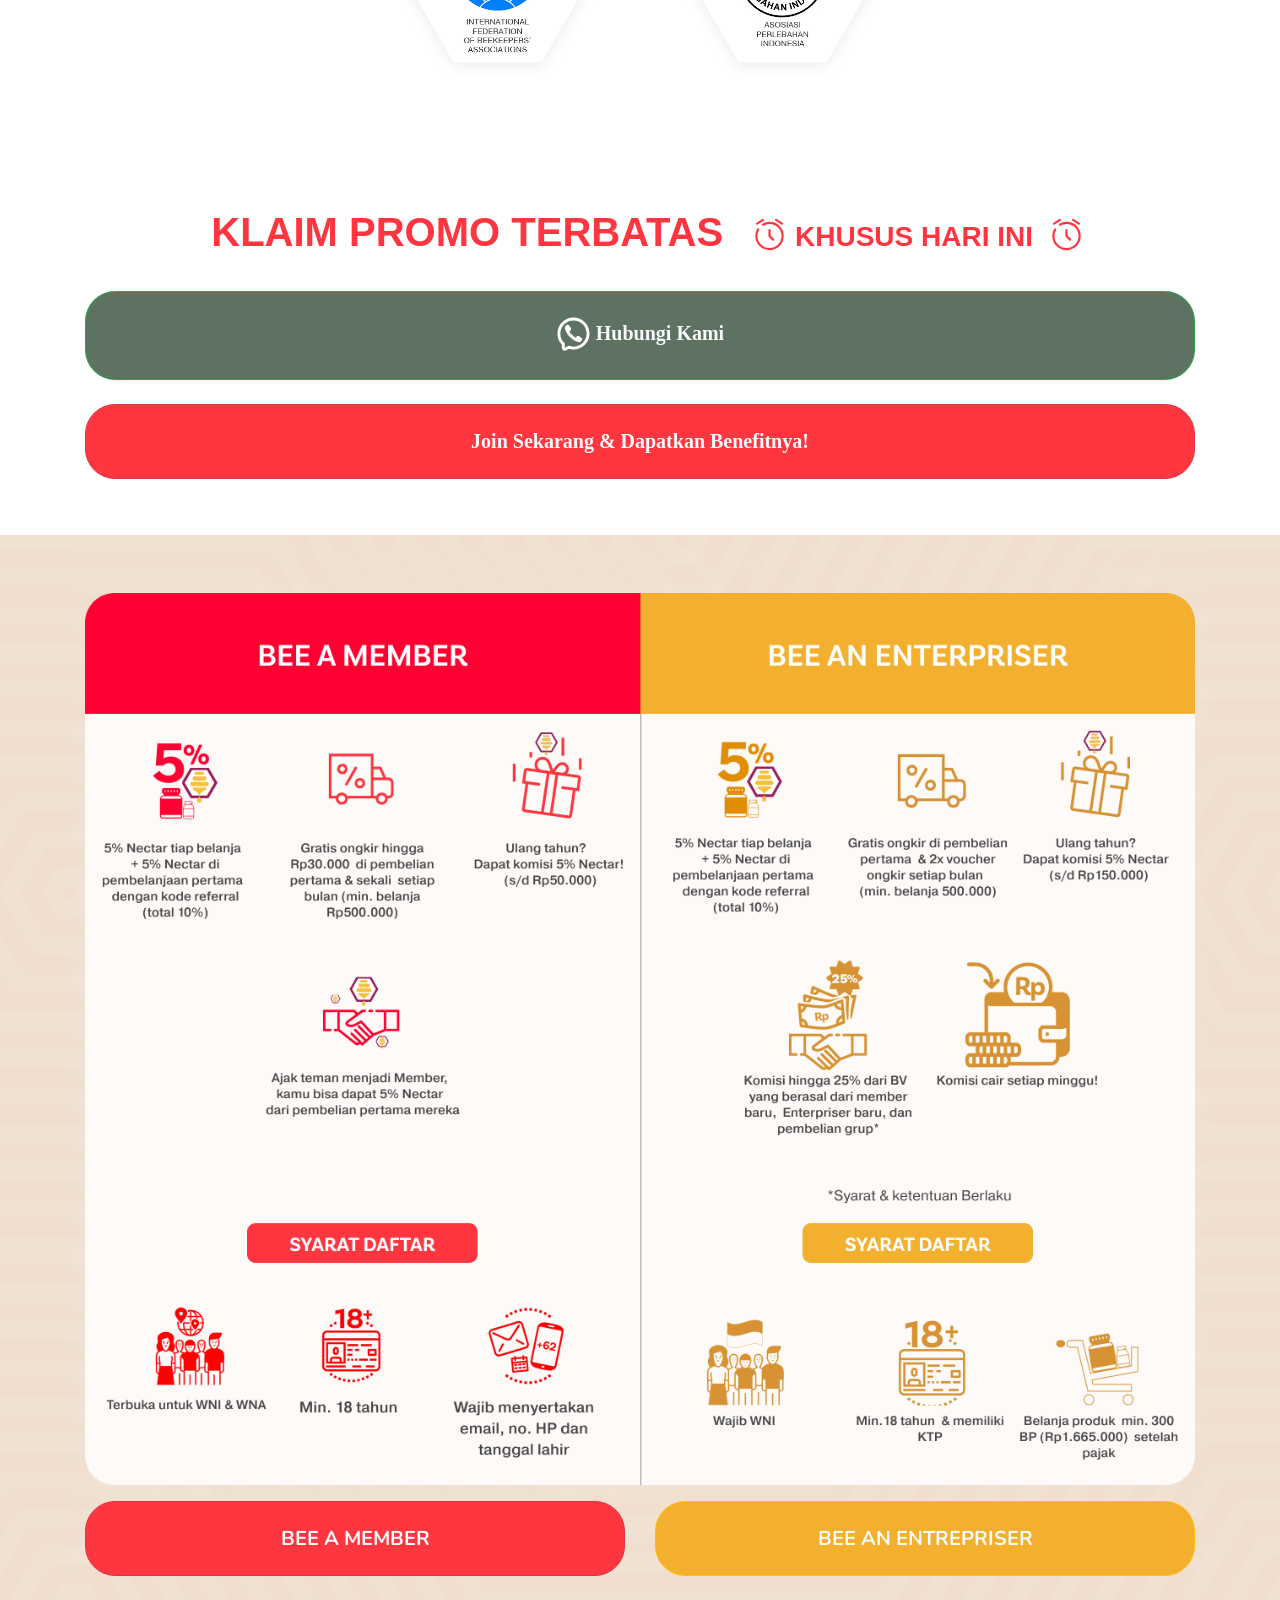
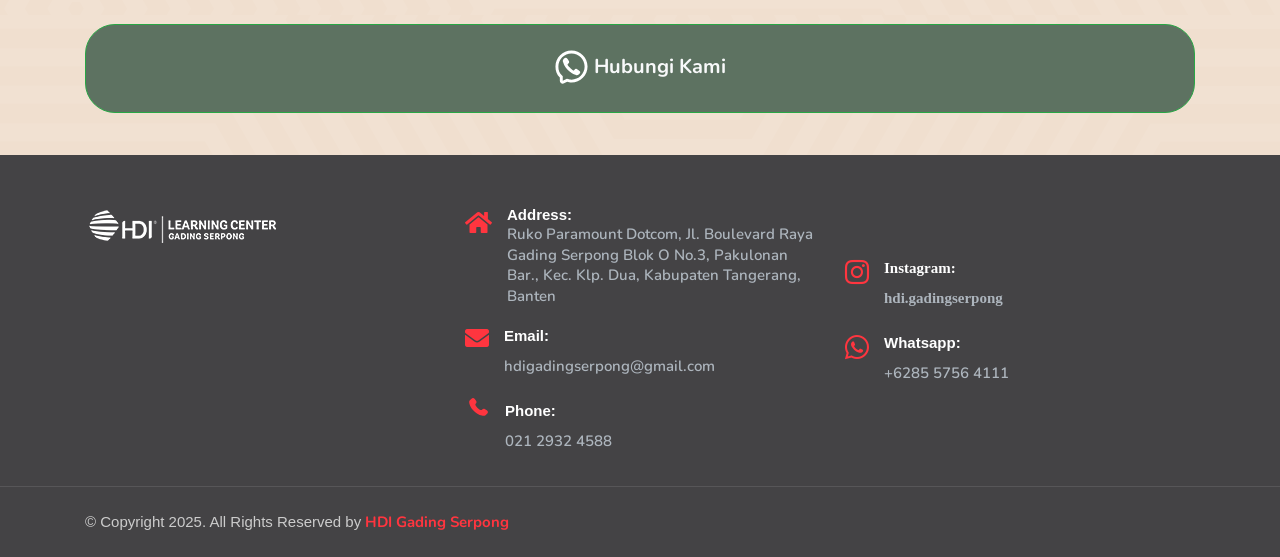
==== commit 1df931a4: "revisi minor sebelum naik" ====
--- a/index.html
+++ b/index.html
@@ -41,7 +41,7 @@
     <link href="assets/css/responsive.css" rel="stylesheet" />
     <link href="assets/bootstrap-icons/font/bootstrap-icons.css" rel="stylesheet" />
 
-
+    <link rel="stylesheet" href="https://cdnjs.cloudflare.com/ajax/libs/font-awesome/5.15.4/css/all.min.css">
     <link href="https://fonts.googleapis.com/css2?family=Nunito:wght@200;300;400;600;700;800&display=swap" rel="stylesheet">
 
 </head>
@@ -58,43 +58,43 @@
 
                 <div class="attr-nav">
                     <ul>
-                        <li class="button"><a href="https://wa.me/628557564111?text=Halo%20kak,%20saya%20mau%20tanya%20tentang%20produk%20HDI-nya" target="_blank" style="background-color: var(--red-hdi); font-family: var(--font-main);">Contact Us</a></li>
+                        <li class="button"><a href="https://wa.me/628557564111?text=Halo%20kak,%20saya%20mau%20tanya%20tentang%20produk%20HDI-nya" target="_blank" style="color:var(--red-hdi);font-family: var(--font-main); background-color: white;">Contact Us</a></li>
            
                     </ul>
                 </div>        
                 <div class="navbar-header">
                     <button type="button" class="navbar-toggle" data-toggle="collapse" data-target="#navbar-menu">
-                        <i class="fa fa-bars"></i>
+                        <i class="fa fa-bars text-light"></i>
                     </button>
                     <a class="navbar-brand" href="index.html">
-                        <img src="assets/img/logo.png" class="logo" alt="Logo">
+                        <img src="assets/img/logo-lights.png" class="logo" alt="Logo">
                     </a>
                 </div>
 
                 <div class="collapse navbar-collapse" id="navbar-menu">
-                    <ul class="nav navbar-nav navbar-center" data-in="#" data-out="#">
+                    <ul class="nav navbar-nav navbar-center bg-red-hdi" data-in="#" data-out="#">
 
                         <li>
-                            <a class="smooth-menu main-font" href="#hero">Beranda</a>
+                            <a class="smooth-menu main-font text-light" href="#hero">Beranda</a>
                         </li>
 
                         <li>
-                            <a class="smooth-menu main-font" href="#benefit">Benefit</a>
+                            <a class="smooth-menu main-font text-light" href="#benefit">Benefit</a>
                         </li>
                         <li>
-                            <a class="smooth-menu main-font" href="#favorit">Produk</a>
+                            <a class="smooth-menu main-font text-light" href="#favorit">Produk</a>
                         </li>
 
                         <li>
-                            <a class="smooth-menu main-font" href="#testimonial">Testimonial</a>
+                            <a class="smooth-menu main-font text-light" href="#testimonial">Testimonial</a>
                         </li>
 
                         <li>
-                            <a class="smooth-menu main-font" href="#sertifikasi">sertifikasi</a>
+                            <a class="smooth-menu main-font text-light" href="#sertifikasi">sertifikasi</a>
                         </li>
 
                         <li>
-                            <a class="smooth-menu main-font" href="#join">join</a>
+                            <a class="smooth-menu main-font text-light" href="#join">join</a>
                         </li>
                         
                     </ul>
@@ -119,20 +119,37 @@
                             <p class="wow fadeInUp" style="line-height: 1.3;">Kami mengerti, tidak mudah untuk selalu kuat.
                                 <br> Sementara ada banyak hal yang tidak bisa dikendalikan 
                             </p>
-                                
-                        
-                       
                         
                     </div>
 
                     <div class="col-lg-10 offset-lg-1 wow fadeInUp" data-wow-duration="1s">
                         <div class="thumb-innner">
-                            <img class="img-fluid image-hero mt-lg-0 d-none d-md-block d-lg-block mx-auto w-75" src="assets/img/hero.webp" alt="Thumb">
-                            <img class="img-fluid image-hero d-block d-md-none d-lg-none mt-lg-0" src="assets/img/herohp.webp" alt="Thumb">
-                        </div>
-                        <a class="btn btn-success w-100 w-md-75 mt-5 py-4 text-light" href="https://api.whatsapp.com/send/?phone=628557564111&text=Halo+kak%2C+saya+mau+tanya+tentang+produk+HDI-nya&type=phone_number&app_absent=0" style="visibility: visible; animation-duration: 1.8s; animation-name: fadeInDown; border-radius: 30px !important;font-size: 20px;" data-wow-duration="1.8s" target="_blank"> Pesan Sekarang</a>
-                        
-                        <a class="btn btn-danger w-100 w-md-75 py-4 text-light" href="https://referral.hdi.com/page/VIRGINIA81" style="visibility: visible; animation-duration: 1.8s; animation-name: fadeInDown; border-radius: 30px !important;font-size: 20px;background-color: var(red-hdi) !important;" data-wow-duration="1.8s" target="_blank"> Join & Dapatkan Benefitnya!
+
+                            <img class="img-fluid image-hero mt-lg-0 d-none d-md-block d-lg-block mx-auto w-75" src="assets/img/hero.png" alt="Thumb">
+
+                            <p class="wow fadeInLeft black-hdi text-center d-none d-md-block d-lg-block" style="line-height: 1.3;" data-wow-duration="1.5s"> 
+                                Tapi ibu tetap hadir dan peduli setiap hari
+                                <br>
+                                <span style="font-weight: 600;">HDI hadir untuk illustration  <br>
+                                Siap mendampingi Ibu menjaga keluarga yang berharga</span>
+                            </p>
+
+
+                            <img class="img-fluid image-hero d-block d-md-none d-lg-none mt-lg-0" src="assets/img/herohp.png" alt="Thumb">
+
+                            <p class="wow fadeInLeft mt-2 black-hdi text-center d-block d-md-none d-lg-none" style="line-height: 1.3; font-size: 10pt;" data-wow-duration="1.5s"> 
+                                Tapi ibu tetap hadir dan peduli setiap hari
+                                <br>
+                                <span style="font-weight: 600;">HDI hadir untuk itu <br>
+                                Siap mendampingi Ibu menjaga keluarga yang berharga</span>
+                            </p>
+
+                        </div>
+
+                        <a class="btn w-100 w-md-75 btn-danger mt-2 mt-md-0 mt-lg-0 py-4 text-light" href="https://api.whatsapp.com/send/?phone=628557564111&text=Halo+kak%2C+saya+mau+tanya+tentang+produk+HDI-nya&type=phone_number&app_absent=0" style="visibility: visible; animation-duration: 1.8s; animation-name: fadeInDown; border-radius: 30px !important;font-size: 20px;" data-wow-duration="1.8s" target="_blank"> Pesan Sekarang</a>
+
+
+                        <a class="btn w-100 btn-success w-md-75 py-4 text-lightn smooth-menu" href="#join" style="visibility: visible; animation-duration: 1.8s; animation-name: fadeInDown; border-radius: 30px !important;font-size: 20px;" data-wow-duration="1.8s" target="_blank"> Join & Dapatkan Benefitnya!
                         </a>
     
                     </div>
@@ -155,9 +172,9 @@
                 <div class="col-lg-8 offset-lg-2 wow fadeInUp" data-wow-duration="1s">
                    
                     <div class="site-heading text-center ">
-                        <h2 style="color:var(--red-hdi) !important;">Benefit</h2>
-                        <h2 class="area-title"><img src="assets/img/emoji/honeybee.webp" style="width: 30px;height: 30px;" alt=""> Kenapa Ibu Perlu Produk Perlebahan?</h2>
-                         <p class="wow fadeInLeft black-hdi text-center" style="line-height: 1.3;" data-wow-duration="1.5s"> Tahukah ibu, banyak ahli menyebut bahwa <strong>produk perlebahan adalah nutrisi alami terbaik setelah ASI.</strong> 
+                        <!-- <h2 style="color:var(--red-hdi) !important;">Benefit</h2> -->
+                        <h2 class="area-title"><img src="assets/img/icon/bee.svg    " style="width: 30px;height: 30px;" alt=""> KENAPA IBU PERLU PRODUK PERLEBAHAN?</h2>
+                         <p class="wow fadeInLeft black-hdi text-center" style="line-height: 1.3;" data-wow-duration="1.5s"> 
                             Dari jutaan spesies, hanya <strong>lebah</strong> yang bisa hasilkan makanan alami paling kompleks di dunia.
                     </p>
                     
@@ -170,64 +187,60 @@
             <div class="features-items text-center">
                 <div class="row d-flex justify-content-center" style="line-height: 1.2;">
                 
-                    <div class="single-item col-lg-3 col-md-3 col-sm-2 wow fadeInLeft" data-wow-duration="3s">
-                        <div class="item">
+                    <div class="single-item col-lg-2 col-md-6 wow fadeInLeft" data-wow-duration="3s">
+                        <div class="item">
+                            <h4 class="mt-2">Propolis</h4>
+                            <div class="icon">
+                                <img src="assets/img/illustration/4.jpg" alt="">
+                            </div>
+                            <p>Bekerja bantu perkuat sistem imun</p>
+                        </div>
+                    </div>
+
+                    <div class="single-item col-lg-2 col-md-6  wow fadeInLeft" data-wow-duration="3s">
+                        <div class="item">
+                            <h4 class="mt-2"> Madu</h4>
+                            <div class="icon">
+                                <img src="assets/img/illustration/hn.jpg" alt="">
+                            </div>
+                            <p>Kaya antioksidan dan antiinflamasi</p>
+                        </div>
+                    </div>
+
+                    <div class="single-item col-lg-2 col-md-6 wow fadeInLeft" data-wow-duration="3s">
+                        <div class="item">
+                            <h4 class="mt-2">Bee Pollen</h4>
                             <div class="icon">
                                 <img src="assets/img/illustration/1.jpg" alt="">
                             </div>
-                            <h4>Propolis bekerja bantu perkuat sistem imun</h4>
-                        </div>
-                    </div>
-
-                    <div class="single-item col-lg-3 col-md-3 col-sm-2  wow fadeInLeft" data-wow-duration="3s">
-                        <div class="item">
-                            <div class="icon">
-                              
-                                <img src="assets/img/illustration/3.jpg" alt="">
-
-                            </div>
-                            <h4>Madu kaya antioksidan dan antiinflamasi</h4>
-                        </div>
-                    </div>
-
-                    <div class="single-item col-lg-3 col-md-3 wow fadeInLeft" data-wow-duration="3s">
-                        <div class="item">
-                            <div class="icon">
-                                
-                                <img src="assets/img/illustration/4.jpg" alt="">
-
-                            </div>
-                            <h4>Bee Pollen sebagai superfood alami kaya nutrisi</h4>
-                        </div>
-                    </div>
-
-                    <div class="single-item col-lg-3 col-md-3 wow fadeInLeft" data-wow-duration="3s">
-                        <div class="item">
-                            <div class="icon">
-                            
+                            <p>Superfood alami kaya nutrisi</p>
+                        </div>
+                    </div>
+
+                    <div class="single-item col-lg-2 col-md-6 wow fadeInLeft" data-wow-duration="3s">
+                        <div class="item">
+                            <h4 class="mt-2">Royal Jelly</h4>
+                            <div class="icon">
                                 <img src="assets/img/illustration/2.jpg" alt="">
-
-                            </div>
-                            <h4>Royal Jelly bantu hormon, imun, dan kulit tetap sehat</h4>
+                            </div>
+                            <p>Bantu hormon, imun, dan kulit tetap sehat</p>
                         </div>
                     </div>
 
                     <div class="single-item col-lg-12 col-md-12">
                         
-                    <p class="wow fadeInLeft black-hdi" data-wow-duration="1.5s">
+                    <!-- <p class="wow fadeInLeft black-hdi" data-wow-duration="1.5s">
                         Untuk keluarga sehat, ibu perlu nutrisi alami yang bantu jaga imun, stamina, dan keseimbangan tubuh
-                     </p>
-                    </div>
-
-                </div>
-            </div>
-        </div>
-
-
+                     </p> -->
+                    </div>
+
+                </div>
+            </div>
+        </div>
 
     </div>
 
-    <div id="favorit" class="features-carousel-area carousel-shadow half-bg bg-cream default-padding wow fadeInRight" data-wow-duration="3s" style="background-image: url(assets/img/shape/pattern-hdi.png);">
+    <div id="favorit" class="features-carousel-area carousel-shadow half-bg bg-cream default-padding wow fadeInRight" data-wow-duration="3s" style="background-image: url(assets/img/shape/pattern-hdi.png);padding-top: 20px !important;">
 
         <div class="shape-bottom">
             <img src="assets/img/shape/1.svg" alt="Shape">
@@ -237,7 +250,7 @@
             <div class="row">
                 <div class="col-lg-8 offset-lg-2">
                     <div class="site-heading text-center">
-                        <h2 class="area-title">HDI Bee Product Essentials</h2>
+                        <h2 class="area-title">HDI KIDS BEE PRODUCT ESSENTIALS</h2>
                         <div class="devider"></div>
                     </div>
                 </div>
@@ -245,7 +258,7 @@
         </div>
         <div class="container">
             <div class="row">
-                <p class="mx-auto"> Swipe <img class="img-fluid mx-auto ml-5" src="assets/img/emoji/backhand.webp" style="width: 35px;" alt="">  </p>
+                <p class="mx-auto"> Swipe <img class="img-fluid mx-auto ml-5" src="assets/img/icon/right.svg" style="width: 35px;" alt="">  </p>
 
                 <div class="col-lg-12">
 
@@ -257,12 +270,12 @@
                                 <img src="assets/img/produk/ch.png" class="img-fluid mx-auto" style="width: 200px;" alt="">
                             </div>
 
-                            <div class="info" >
-                                <h4 class="mt-5">HDI Clover Honey </h4>
+                            <div class="info">
+                                <h4 class="mt-2 text-center">HDI Clover Honey </h4>
                                 <p class="mt-2">Madu murni yang diproses tanpa pemanasan, menjaga enzim dan nutrisi tetap utuh. Membantu
                                 pencernaan, mengurangi sembelit, mendukung bakteri baik di usus, serta mempercepat
                                 pemulihan luka. Dengan indeks glikemik rendah, aman untuk anak dan penderita diabetes.</p>
-                                <a class="btn circle btn-gradient btn-sm smooth-menu" href="#main">Beli Sekarang</a>
+                                <a class="btn circle bg-red-hdi text-light w-100 btn-sm smooth-menu" href="#main">Beli Sekarang</a>
                             </div>
                         </div>
 
@@ -272,12 +285,12 @@
                             </div>
 
                             <div class="info" >
-                                <h4 class="mt-5">HDI Kids™ HoneyBee PollenS</h4>
+                                <h4 class="mt-2 text-center">HDI Kids™ HoneyBee PollenS</h4>
                                 <p class="mt-2" style="padding-bottom: 20px;">Suplemen bee pollen khusus anak yang membantu melengkapi asupan nutrisi, mendukung
                                     daya pikir, konsentrasi, serta memberi perlindungan antioksidan alami. Rasanya vanila dan
                                     madu, disukai anak, mudah dikonsumsi setiap hari.
                                     </p>
-                                <a class="btn circle btn-gradient btn-sm smooth-menu" href="#main">Beli Sekarang</a>
+                                <a class="btn circle bg-red-hdi text-light w-100 btn-sm smooth-menu" href="#main">Beli Sekarang</a>
                             </div>
                         </div>
 
@@ -287,13 +300,13 @@
                             </div>
 
                             <div class="info" >
-                                <h4 class="mt-5">HDI Kids™ Gummy Bees</h4>
+                                <h4 class="mt-2 text-center">HDI Kids™ Gummy Bees</h4>
                                 <p class="mt-2" style="padding-bottom: 20px;">Gummy rasa stroberi dan anggur hijau, kaya vitamin C, tanpa gelatin, pewarna, atau perasa
                                     buatan. Membantu menjaga daya tahan tubuh anak supaya tetap sehat dan aktif. Praktis,
                                     tinggal kunyah!
                                     
                                     </p>
-                                <a class="btn circle btn-gradient btn-sm smooth-menu" href="#main">Beli Sekarang</a>
+                                    <a class="btn circle bg-red-hdi text-light w-100 btn-sm smooth-menu" href="#main">Beli Sekarang</a>
                             </div>
                         </div>
 
@@ -303,14 +316,14 @@
                             </div>
 
                             <div class="info" >
-                                <h4 class="mt-5">HDI Kids™ Hunny Bees</h4>
+                                <h4 class="mt-2 text-center">HDI Kids™ Hunny Bees</h4>
                                 <p class="mt-2" style="padding-bottom: 20px;">Diformulasikan untuk meredakan batuk kering maupun berdahak pada anak, sekaligus
                                     mendukung kekebalan tubuh. Rasanya enak, aman tanpa bahan kimia, dan bisa diminum
                                     langsung atau dicampur dengan air. 
                                     
                                     
                                     </p>
-                                <a class="btn circle btn-gradient btn-sm smooth-menu" href="#main">Beli Sekarang</a>
+                                    <a class="btn circle bg-red-hdi text-light w-100 btn-sm smooth-menu" href="#main">Beli Sekarang</a>
                             </div>
                         </div>
 
@@ -320,43 +333,12 @@
                             </div>
 
                             <div class="info" >
-                                <h4 class="mt-5">HDI Kids™ Q Bees</h4>
+                                <h4 class="mt-2 text-center">HDI Kids™ Q Bees</h4>
                                 <p class="mt-2">Tablet kunyah untuk mendukung fokus, memori, perkembangan otak, serta menjaga kesehatan
                                     tulang. Diperkaya bee pollen, ekstrak Bacopa monnieri, kalsium, magnesium, dan kalium. Anak
                                     makin semangat belajar, kuat, dan sehat!
                                     </p>
-                                <a class="btn circle btn-gradient btn-sm smooth-menu" href="#main">Beli Sekarang</a>
-                            </div>
-                        </div>
-
-                        <div class="item">
-                            <div class="icon">
-                                <img src="assets/img/produk/s.png" class="img-fluid mx-auto" style="width: 200px;" alt="">
-                            </div>
-
-                            <div class="info" >
-                                <h4 class="mt-5">Better Botanics™ Baby Soothing Cream</h4>
-                                <p class="mt-2" style="padding-bottom: 20px;">Krim lembut dengan propolis, madu, calendula, dan aloe vera untuk meredakan ruam popok,
-                                    kemerahan, dan iritasi kulit bayi. Membantu melembapkan sekaligus memperkuat lapisan
-                                    pelindung kulit bayi.                                    
-                                    </p>
-                                <a class="btn circle btn-gradient btn-sm smooth-menu" href="#main">Beli Sekarang</a>
-                            </div>
-                        </div>
-
-                        <div class="item">
-                            <div class="icon">
-                                <img src="assets/img/produk/o.png" class="img-fluid mx-auto" style="width: 200px;" alt="">
-                            </div>
-
-                            <div class="info" >
-                                <h4 class="mt-5">Better Botanics™ Baby Massage Oil</h4>
-                                <p class="mt-2" style="padding-bottom: 20px;">Minyak pijat bayi dari minyak zaitun, shinko, argan, dan madu. Membantu melembapkan kulit,
-                                    membuat bayi lebih rileks, tidur lebih nyenyak, serta mendukung perkembangan fisik dan
-                                    emosional bayi.
-                                                                  
-                                    </p>
-                                <a class="btn circle btn-gradient btn-sm smooth-menu" href="#main">Beli Sekarang</a>
+                                    <a class="btn circle bg-red-hdi text-light w-100 btn-sm smooth-menu" href="#main">Beli Sekarang</a>
                             </div>
                         </div>
 
@@ -371,7 +353,7 @@
 
                 <div class="cta d-flex flex-column">
                     <h5 class="mx-auto "> Siap lindungi keluarga secara alami?</h5>
-                <a class="btn btn-success w-100 w-md-75 mt-0 mt-lg-3 py-4 text-light mx-auto mb-5 smooth-menu" href="#main" style="visibility: visible; animation-duration: 1.8s; animation-name: fadeInDown; border-radius: 30px !important;font-size: 20px;" data-wow-duration="1.8s"> Klaim Promonya disini <img src="assets/img/emoji/hand_down.webp" style="width: 35px;" alt=""></a>
+                <a class="btn btn-success w-100 w-md-75 mt-0 mt-lg-3 py-4 text-light mx-auto mb-5 smooth-menu" href="#main" style="visibility: visible; animation-duration: 1.8s; animation-name: fadeInDown; border-radius: 30px !important;font-size: 20px;" data-wow-duration="1.8s"> KLAIM PROMO <img src="assets/img/icon/hand-down.svg" style="width: 35px;" alt=""></a>
                 </div>
             </div>
         </div>
@@ -387,7 +369,7 @@
             <div class="row">
                 <div class="col-lg-8 offset-lg-2">
                     <div class="site-heading text-center">
-                        <h2 class="area-title">Yang Mereka Rasakan Setelah Coba</h2>
+                        <h2 class="area-title">CERITA MEREKA</h2>
                         <div class="devider"></div>
                     </div>
                 </div>
@@ -479,7 +461,7 @@
                                 </li>
 
                                 <li data-target="#testimonial-carousel" data-slide-to="3">
-                                    <img src="assets/img/testimonial/graciella.jpg">
+                                    <img src="assets/img/testimonial/grace.jpeg">
                                 </li>
 
                                 <li data-target="#testimonial-carousel" data-slide-to="4">
@@ -502,37 +484,13 @@
         </div>
     </div>
 
-    <div class="our-specialty-area bg-cream mt-5 wow fadeInLeft default-padding"style="background-image: url(assets/img/shape/pattern-hdi.png);" data-wow-duration="1.5s" id="bergabung">
-        <!-- Fixed Shape -->
-        <div class="shape-left-top shape opacity-default">
-            <img src="assets/img/shape/7.png" alt="Shape">
-        </div>
-        <!-- End Fixed Shape -->
-        <div class="container">
-            <div class="row align-center">
-                <div class="col-lg-6 info">
-                    <h2 class="area-title">HDI Natural Bee Product</h2>
-                    <ul>
-                        <li>✅ Dikelola dengan teknologi mutakhir, kualitas terjamin</li>
-                        <li>✅ Aman, alami, tanpa bahan kimia tambahan</li>
-                        <li>✅ Cocok untuk anak, dewasa, dan lansia</li>
-                    </ul>
-                </div>
-
-                <div class="col-lg-6 thumb width-90">
-                    <img src="assets/img/peluang.webp" alt="Thumb">
-                </div>
-            </div>
-        </div>
-    </div>
-
     <div id="sertifikasi" class="features-area default-padding wow fadeInUp" data-wow-duration="2s">
         <div class="container">
             <div class="row">
                 <div class="col-lg-8 offset-lg-2">
                     
                     <div class="site-heading text-center ">
-                        <h2 class="area-title"><img src="assets/img/emoji/honeybee.webp" style="width: 30px;height: 30px;" alt=""> Sertifikasi Produk</h2>
+                        <h2 class="area-title"> SERTIFIKASI </h2>
                             
                         <div class="devider"></div>
                     </div>
@@ -601,7 +559,7 @@
         <div class="container">
             <div class="features-items text-center">
 
-                <h2 class="area-title" style="
+                <h2 class="area-title mx-3" style="
             color: var(--red-hdi) !important;
             display: inline-block;
             position: relative;
@@ -611,14 +569,15 @@
             </h2>
 
             <div class="shake-text">
-                <h3 class="mt-2" style="color: var(--red-hdi) !important;"><img src="assets/img/emoji/alarm1.webp" class="img-fluid mb-2 mx-4" style="width:35px;" alt=""> <strong> KHUSUS HARI INI</strong><img src="assets/img/emoji/alarm2.webp" class="img-fluid mb-2 ml-2" style="width:35px;" alt=""></h3>
-            </div>
-
-
-
-                <a class="btn btn-success w-100 w-md-75 mt-lg-3 py-4 text-light mx-auto mb-2" href="https://wa.me/628557564111?text=Halo%20kak,%20saya%20mau%20tanya%20tentang%20produk%20HDI-nya" style="visibility: visible; animation-duration: 1.8s; animation-name: fadeInDown; border-radius: 30px !important;font-size: 20px; font-family: 'Basic sans';" data-wow-duration="1.8s" target="_blank"> <img src="https://upload.wikimedia.org/wikipedia/commons/thumb/6/6b/WhatsApp.svg/767px-WhatsApp.svg.png" width="35px;" class="mb-1"alt=""> Hubungi Kami </a>
-            </div>
-
+                <h3 class="mt-2" style="color: var(--red-hdi) !important;">
+                    <img src="assets/img/icon/alarm.svg" class="img-fluid mb-2 ml-2" style="width:35px;" alt="">
+                    <strong> KHUSUS HARI INI</strong>
+                    <img src="assets/img/icon/alarm.svg" class="img-fluid mb-2 ml-2" style="width:35px;" alt="">
+                </h3>
+            </div>
+
+            <a class="btn btn-success w-100 w-md-75 mt-lg-3 py-4 text-light mx-auto mb-2" href="https://wa.me/628557564111?text=Halo%20kak,%20saya%20mau%20tanya%20tentang%20produk%20HDI-nya" style="visibility: visible; animation-duration: 1.8s; animation-name: fadeInDown; border-radius: 30px !important;font-size: 20px; font-family: 'Basic sans';" data-wow-duration="1.8s" target="_blank"> <img src="assets/img/icon/wa.svg" width="35px;" class="mb-1"alt=""> Hubungi Kami </a>
+            </div>
 
 
 
@@ -628,128 +587,68 @@
         </div>
     </div>
 
-    <div id="join" class=" bg-cream pricing-area default-padding-top bottom-less"  style="background-image: url(assets/img/shape/pattern-hdi.png);">
+    <div class=" bg-cream pricing-area default-padding-top bottom-less"  style="background-image: url(assets/img/shape/pattern-hdi.png);">
         <!-- Fixed Shape -->
         <div class="shape-top">
             <img src="assets/img/shape/9.png" alt="Shape">
         </div>
         <!-- End Fixed Shape -->
         <div class="container">
-            <div class="pricing text-center">
+            <div  id="join" class="pricing text-center">
                 <div class="row"  style="background-image: url(assets/img/shape/pattern-hdi.png);">
-                    <div class="col-lg-6 col-md-6 single-item">
-                        <div class="pricing-item">
-                            <ul style="line-height: 1.5;">
-                                <li class="pricing-header">
-                                    <h3 style="color:var(--red-hdi) !important;"> <img src="assets/img/emoji/shop.webp"class="img-fluid mb-2" style="width: 35px;">    <strong>Bee a Member</strong> </h3>
-                                    <h5> Belanja lebih hemat, dapat cashback:</h5>
-                                </li>
-                                <li><i class="fas fa-check-circle"></i> 5% Nectar tiap belanja + 5% Nectar di
-                                    pembelanjaan pertama dengan kode referral
-                                    (total 10%)
-                                </li>
-
-                                <li><i class="fas fa-check-circle"></i> Gratis ongkir hingga Rp30.000 di pembelian
-                                    pertama & sekali setiap bulan (min. belanja
-                                    Rp500.000)
-                                </li>
-
-                                <li><i class="fas fa-check-circle"></i> Ulang tahun? Dapat komisi 5% Nectar! (s/d
-                                    Rp50.000)
-                                </li>
-                                
-                                <li><i class="fas fa-check-circle"></i> Ajak teman menjadi Member, kamu bisa dapat
-                                    5% Nectar dari pembelian pertama mereka                                    
-                                </li>
-
-                                <p>
-                                       <strong>Syarat Pendaftaran:</strong>  <br>
-                                        Terbuka untuk WNI & WNA | Usia minimal 18 tahun |
-                                        Menyertakan email, no. HP, dan tanggal lahir
-                                    Ajak teman menjadi Member, kamu bisa dapat
-                                    5% Nectar dari pembelian pertama mereka                                    
-                                </p>
-                               
-                                <li class="footer">
-                                    <a class="btn circle btn-theme border btn-sm" style="" href="https://www.hdi.com/member-registration?ref=VIRGINIA81&refCenter=G0300">BEE A MEMBER</a>
-                                </li>
-                            </ul>
-                        </div>
-                    </div>
-
-                    <div class="col-lg-6 col-md-6 single-item">
-                        <div class="pricing-item">
-                            <ul style="line-height: 1.5;">
-                                <li class="pricing-header">
-                                    <h3 style="color:var(--red-hdi) !important;"> <img src="assets/img/emoji/bag.webp"class="img-fluid mb-2 mx-2" style="width: 35px;"><strong>Bee an Enterpriser
-                                    </strong> </h3>
-                                    <h5> Belanja lebih hemat, dapat income dan reward!</h5>
-                                </li>
-                                <li><i class="fas fa-check-circle"></i> 5% Nectar tiap belanja + 5% Nectar di
-                                    pembelanjaan pertama dengan kode referral
-                                    (total 10%)
-                                </li>
-
-                                <li><i class="fas fa-check-circle"></i> Gratis ongkir di pembelian pertama & 2x
-                                    voucher ongkir setiap bulan (min. belanja
-                                    500.000)                                    
-                                </li>
-
-                                <li><i class="fas fa-check-circle"></i> Ulang tahun? Dapat komisi 5% Nectar (s/d
-                                    Rp150.000)                                    
-                                </li>
-                                
-                                <li><i class="fas fa-check-circle"></i> Komisi hingga 25% dari BV yang berasal dari
-                                    member baru, Enterpriser baru, dan
-                                    pembelian grup*                                                                       
-                                </li>
-
-                                <li><i class="fas fa-check-circle"></i> Komisi cair setiap minggu!                                       
-                                </li>
-
-                                <p>
-                                       <strong>Syarat Pendaftaran:</strong>  <br>
-                                       Wajib WNI | Usia minimal 18 tahun & memiliki KTP |
-                                       Belanja produk min. 300 BP (Rp1.665.000) setelah
-                                       pajak | *S&K Berlaku
-                                                                          
-                                </p>
-                               
-                                <li class="footer pt-3">
-                                    <a class="btn circle btn-theme border btn-sm" style="" href="https://www.hdi.com/new-registration?ref=VIRGINIA81&refCenter=G0300">BEE AN ENTERPRISER</a>
-                                </li>
-                            </ul>
-
-                            
-                        </div>
-                    </div>
-
-                </div>
-              
-                    <a class="btn btn-success w-100 w-md-75 mt-lg-3 py-3 mt-1 mb-5 text-light mx-auto" href="https://wa.me/628557564111?text=Halo%20kak,%20saya%20mau%20tanya%20tentang%20produk%20HDI-nya" style="visibility: visible; animation-duration: 1.8s; animation-name: fadeInDown; border-radius: 30px !important;font-size: 20px; font-family: 'Basic sans';" data-wow-duration="1.8s" target="_blank">  <img src="https://upload.wikimedia.org/wikipedia/commons/thumb/6/6b/WhatsApp.svg/767px-WhatsApp.svg.png" width="35px;" class="mb-1"> Hubungi Kami </a>
-               
+                    <div class="col-md-12 d-none mt-5 d-md-block d-lg-block">
+                        <img src="assets/img/benefit/benefit_l.webp" class="img-fluid">
+                    </div> 
+
+                    <div class="col-md-6 d-none d-md-block d-lg-block">
+                        <a class="btn btn-danger w-100 mt-3 py-4 text-light" href="https://www.hdi.com/member-registration?ref=VIRGINIA81&refCenter=G0300" style="visibility: visible; animation-duration: 1.8s; animation-name: fadeInDown; border-radius: 30px !important;font-size: 20px;" data-wow-duration="1.8s" target="_blank"> BEE A MEMBER</a>
+                    </div>
+
+                    <div class="col-md-6 d-none d-md-block d-lg-block">
+                        <a class="btn btn-warning w-100 mt-3 py-4 text-light " href="https://www.hdi.com/new-registration?ref=VIRGINIA81&refCenter=G0300" style="visibility: visible; animation-duration: 1.8s; animation-name: fadeInDown; border-radius: 30px !important;font-size: 20px;" data-wow-duration="1.8s" target="_blank"> BEE AN ENTREPRISER</a>
+                    </div>
+
+
+                    <div class="col-lg-6 d-block d-md-none my-1">
+                        <img src="assets/img/benefit/benefit_m1.webp"  class="img-fluid">
+                        <img src="assets/img/benefit/benefit_m2.webp"  class="img-fluid mt-3">
+                        
+                    </div>
+
+                    <div class="col-lg-6 d-block d-md-none my-4">
+                        
+                        <a class="btn btn-danger  w-100 mt-2 py-4 text-light " href="https://www.hdi.com/member-registration?ref=VIRGINIA81&refCenter=G0300" style="visibility: visible; animation-duration: 1.8s; animation-name: fadeInDown; border-radius: 30px !important;font-size: 20px;" data-wow-duration="1.8s" target="_blank"> BEE A MEMBER</a>
+                        
+                        <a class="btn btn-warning w-100 mt-2 py-4 text-light " href="https://www.hdi.com/new-registration?ref=VIRGINIA81&refCenter=G0300" style="visibility: visible; animation-duration: 1.8s; animation-name: fadeInDown; border-radius: 30px !important;font-size: 20px;" data-wow-duration="1.8s" target="_blank"> BEE AN ENTREPRISER</a>
+                    </div>
+
+                    
+                </div>
+                
+                <a class="btn btn-success w-100 mt-5 mb-5 py-4 text-light " href="https://api.whatsapp.com/send/?phone=628557564111&text=Halo+kak%2C+saya+mau+tanya+tentang+produk+HDI-nya&type=phone_number&app_absent=0" style="visibility: visible; animation-duration: 1.8s; animation-name: fadeInDown; border-radius: 30px !important;font-size: 20px;" data-wow-duration="1.8s" target="_blank"> <img src="assets/img/icon/wa.svg" width="35px;" class="mb-1">  Hubungi Kami</a>
 
             </div>
         </div>
     </div>
 
-    <footer class="bg-dark text-light">
-        <div class="footer-shape">
+    <footer class="bg-dark text-light mt-4">
+        <!-- <div class="footer-shape">
             <img src="assets/img/shape/4.png" alt="Shape">
-        </div>
-        <div class="container">
-            <div class="f-items default-padding">
+        </div> -->
+        <div class="container">
+            <div class="f-items">
                 <div class="row">
                     <div class="col-lg-4 col-md-6 item">
                         <div class="f-item about">
-                            <img src="assets/img/logo-lights.png" alt="Logo">
-                            
+                            <img src="assets/img/logo-lights.png"class="img-fluid  d-none d-md-block d-lg-block" alt="Logo">
                         </div>
                     </div>
 
                     <div class="col-lg-4 col-md-6 item">
+                        <img src="assets/img/logo-lights.png" class="img-fluid mb-4  d-block d-md-none d-lg-none" style=" margin-top: -70px;" alt="Logo">
+
                         <div class="f-item twitter-widget">
-                            <h4 class="widget-title">Contact Info</h4>
+                            <!-- <h4 class="widget-title">Contact Info</h4> -->
                             <div class="address">
                                 <ul>
                                     <li>
@@ -757,8 +656,8 @@
                                             <i class="fas fa-home"></i>
                                         </div>
                                         <div class="content" style="line-height: 1.3;">
-                                            <strong>Address:</strong>
-                                            Ruko Paramount Dotcom, Jl. Boulevard Raya Gading Serpong No.3 Blok O, Pakulonan Bar., Kec. Klp. Dua, Kabupaten Tangerang, Banten
+                                            <strong>Address:</strong>  <a href="https://g.co/kgs/EyFdfsy" target="_blank">
+                                            Ruko Paramount Dotcom, Jl. Boulevard Raya Gading Serpong Blok O No.3, Pakulonan Bar., Kec. Klp. Dua, Kabupaten Tangerang, Banten</a>
                                         </div>
                                     </li>
                                     <li>
@@ -767,24 +666,54 @@
                                         </div>
                                         <div class="content">
                                             <strong>Email:</strong>
-                                            <a href="mailto:info@validtheme.com">hdigadingserpong@gmail.com</a>
+                                            <a href="mailto:hdigadingserpong@gmail.com">hdigadingserpong@gmail.com</a>
                                         </div>
                                     </li>
                                     <li>
                                         <div class="icon">
-                                            <i class="fas fa-phone"></i>
+                                            <!-- <i class="fas fa-phone"></i> -->
+                                            <img src="assets/img/icon/phone.svg" style="width: 25px;" alt="">
                                         </div>
                                         <div class="content">
                                             <strong>Phone:</strong>
-                                            <a href="tel:2151234567">+6285 5756 4111</a>
+                                            <a href="tel:2151234567">021 2932 4588</a>
                                         </div>
                                     </li>
+
+                                    <li>
+
+                                        <div class="icon d-lg-none d-block">
+                                            <i class="bi bi-instagram"></i>
+                                        </div>
+
+                                        <div class="content d-lg-none d-block">
+                                            <a style=" font-family: pragmatica;"href="https://instagram.com/hdi.gadingserpong" target="_blank">
+                                            <strong>Instagram:</strong>
+                                            hdi.gadingserpong</a>
+                                        </div>
+                                    </li>
+
+
+                                    <li>
+                                        <div class="icon d-md-none d-lg-none d-block">
+                                            <i class="bi bi-whatsapp"></i>
+                                        </div>
+                                        <div class="content d-md-none d-lg-none d-block">
+                                            <strong>Whatsapp:</strong>
+                                            <a href="https://api.whatsapp.com/send/?phone=628557564111&text=Halo+kak%2C+saya+mau+tanya+tentang+produk+HDI-nya&type=phone_number&app_absent=0">+6285 5756 4111</a>
+                                        </div>
+                                    </li>
+
+
                                 </ul>
                             </div>
                         </div>
-                    </div>
-
-                    <div class="col-lg-4 col-md-6 item">
+
+                        
+                    </div>
+
+                    
+                    <div class="col-lg-4 col-md-6 item mb-4 d-md-none d-lg-block d-none">
                         <div class="f-item twitter-widget">
                             <h4 class="widget-title d-none">Contact Info</h4>
                             <div class="address mt-lg-5">
@@ -814,6 +743,7 @@
                         </div>
                     </div>
                     
+
                 </div>
             </div>
         </div>
--- a/assets/css/bootsnav.css
+++ b/assets/css/bootsnav.css
@@ -1361,6 +1361,7 @@
   left: 0;
   top: 0;
   margin: 0;
+  background-color: var(--red-hdi);
 }
 
 .wrap-sticky nav.navbar.bootsnav.sticked {
--- a/assets/css/style3.css
+++ b/assets/css/style3.css
@@ -1,26 +1,3 @@
-@font-face {
-  font-family: 'Basic Sans', sans-serif;
-  src: url(../fonts/BasicSans-Bold.woff);
-}
-
-@font-face {
-  font-family: 'Pragmatica', sans-serif;
-  src: url(../fonts/Pragmatica.ttf);
-}
-
-:root{
-  --main-font:('Basic Sans');
-  --secondary-font:('Pragmatica');
-}
-
-.main-font{
-  font-family: var(--main-font);
-}
-
-.secondary-font{
-  font-family: var(--secondary-font);
-}
-
 * {
   padding: 0;
   margin: 0;
@@ -53,7 +30,33 @@
   --black-hdi: #444345; 
   --yellow-hdi: #F3B02F; 
   --green-hdi: #5D7261; 
-}
+  --main-font:('Basic Sans');
+  --secondary-font:('Pragmatica');
+}
+
+@font-face {
+  font-family: 'Basic Sans', sans-serif;
+  src: url(../fonts/BasicSans-Bold.woff);
+}
+
+@font-face {
+  font-family: 'Pragmatica', sans-serif;
+  src: url(../fonts/Pragmatica.ttf);
+}
+
+
+.main-font{
+  font-family: var(--main-font);
+}
+
+.secondary-font{
+  font-family: var(--secondary-font);
+}
+
+.btn-red-hdi{
+  background-color: var(--red-hdi);
+}
+
 
 .cream-hdi{
   color: var(--cream-hdi);
@@ -70,6 +73,16 @@
 .bg-cream{
   background-color: var(--cream-hdi);
 }
+
+.bg-yellow-hdi{
+  background-color: var(--yellow-hdi);
+}
+
+.bg-green-hdi{
+  background-color: var(--green-hdi);
+}
+
+
 .black-hdi{
   color: var(--black-hdi);
 }
@@ -82,6 +95,7 @@
   color: var(--green-hdi);
 }
 
+/* Buttons Custom */
 
 
 
@@ -462,7 +476,7 @@
 }
 
 .default-padding-top {
-  padding-top: 120px;
+  padding-top: 10px;
 }
 
 .default-padding-bottom {
@@ -2652,7 +2666,7 @@
 
 
 /* ============================================================== 
-     # Features Version Two
+# Features Version Two
 =================================================================== */
 
 .our-features-area .fixed-bg {
@@ -2718,10 +2732,10 @@
 }
 
 .features-carousel-area .item {
-  padding: 50px 37px;
+  padding: 20px 37px;
   background: #ffffff;
   box-shadow: 0 0 10px #e7e7e7;
-  border-radius: 7px;
+  border-radius: 50px;
   display: block;
   border-bottom: 2px solid #444345;
   position: relative;
--- a/assets/css/responsive.css
+++ b/assets/css/responsive.css
@@ -20,6 +20,15 @@
     height: auto;
   }
 
+  .default-padding {
+    padding-top: 25px;
+    padding-bottom: 25px;
+  }
+  
+  .area-title{
+    padding-top: 20px;
+  }
+
   .banner-area .content,
   .banner-area .double-items {
     overflow: hidden;
@@ -85,15 +94,20 @@
   .features-carousel-area .item {
     display: block;
     text-align: center;
+    height: 630px;
   }
 
   .features-carousel-area .item i {
     margin-right: 0;
     margin-bottom: 25px;
   }
-
+/* 
   .features-area .features-items .single-item .item {
       box-shadow: 0 5px 30px 0 rgba(214, 215, 216, 0.57);
+  } */
+
+  .features-area .features-items .single-item:nth-child(2n) .item, .features-area .features-items .single-item .item:hover{
+    box-shadow: none;
   }
 
   .features-area .features-items .item::before {
@@ -358,8 +372,8 @@
   }
 
   .default-padding {
-    padding-top: 50px;
-    padding-bottom: 50px;
+    padding-top: 20px;
+    padding-bottom: 20px;
   }
 
   .default-padding.bottom-less {
@@ -575,6 +589,7 @@
   .features-carousel-area .item {
     display: block;
     text-align: center;
+    height: 580px;
   }
 
   .features-carousel-area .item i {
@@ -1113,4 +1128,11 @@
     height: 60%;
 }
 
-}+}
+
+
+/* Landscape mode (seperti desktop) */
+@media (min-width: 1025px) {
+  /* Cocok untuk S8 Ultra rebahan */
+}
+
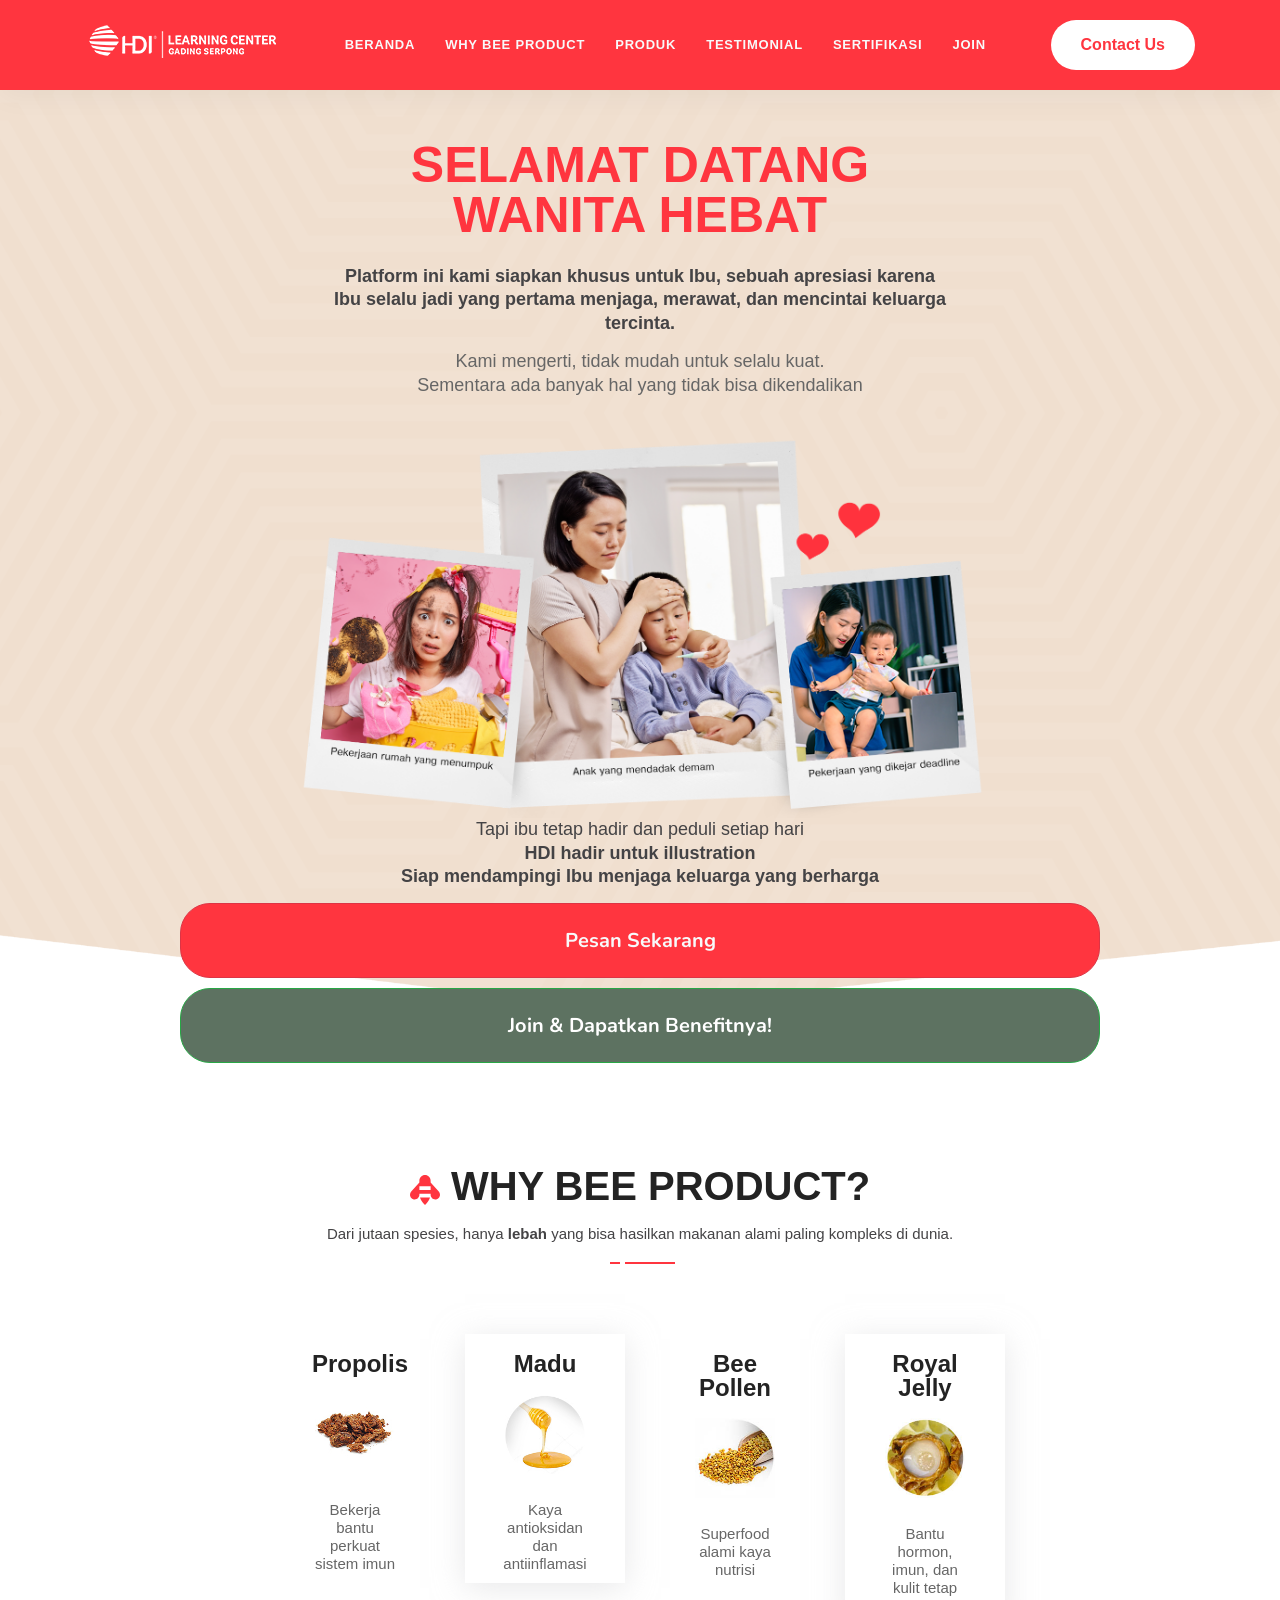
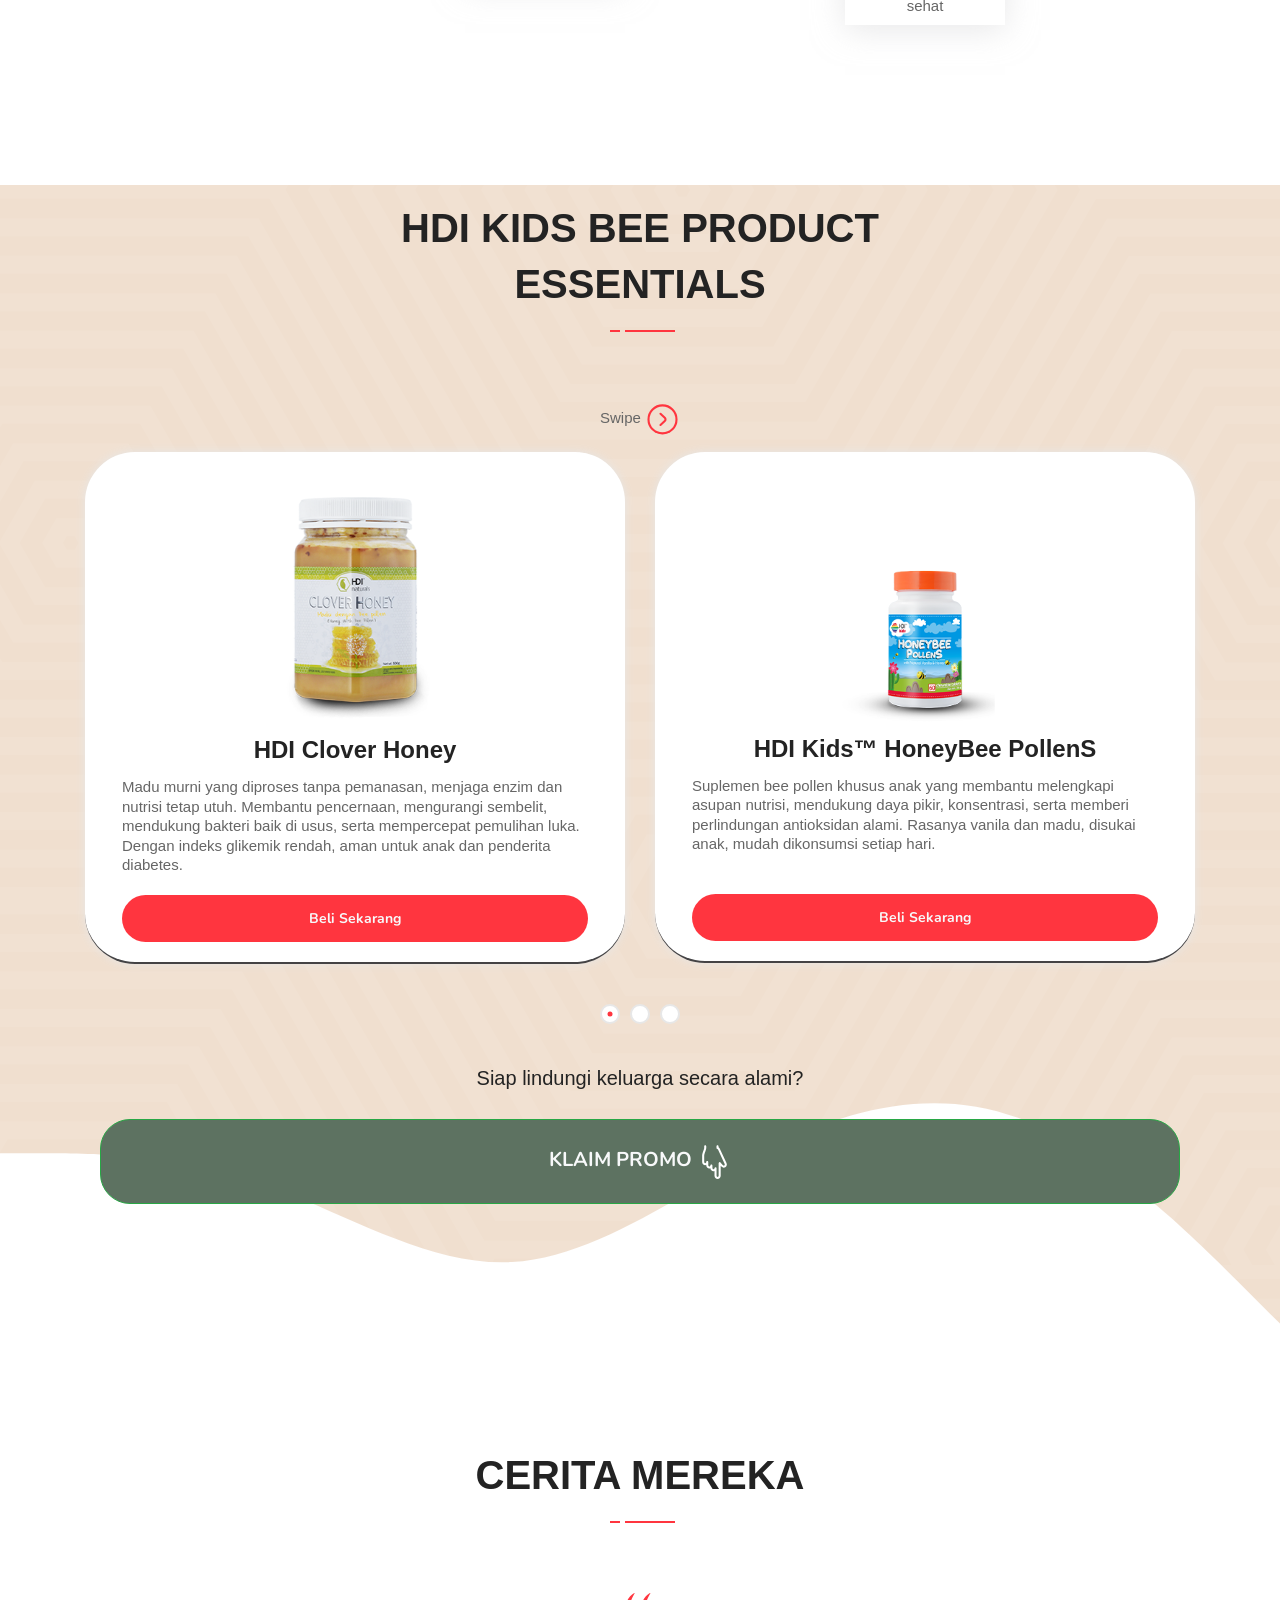
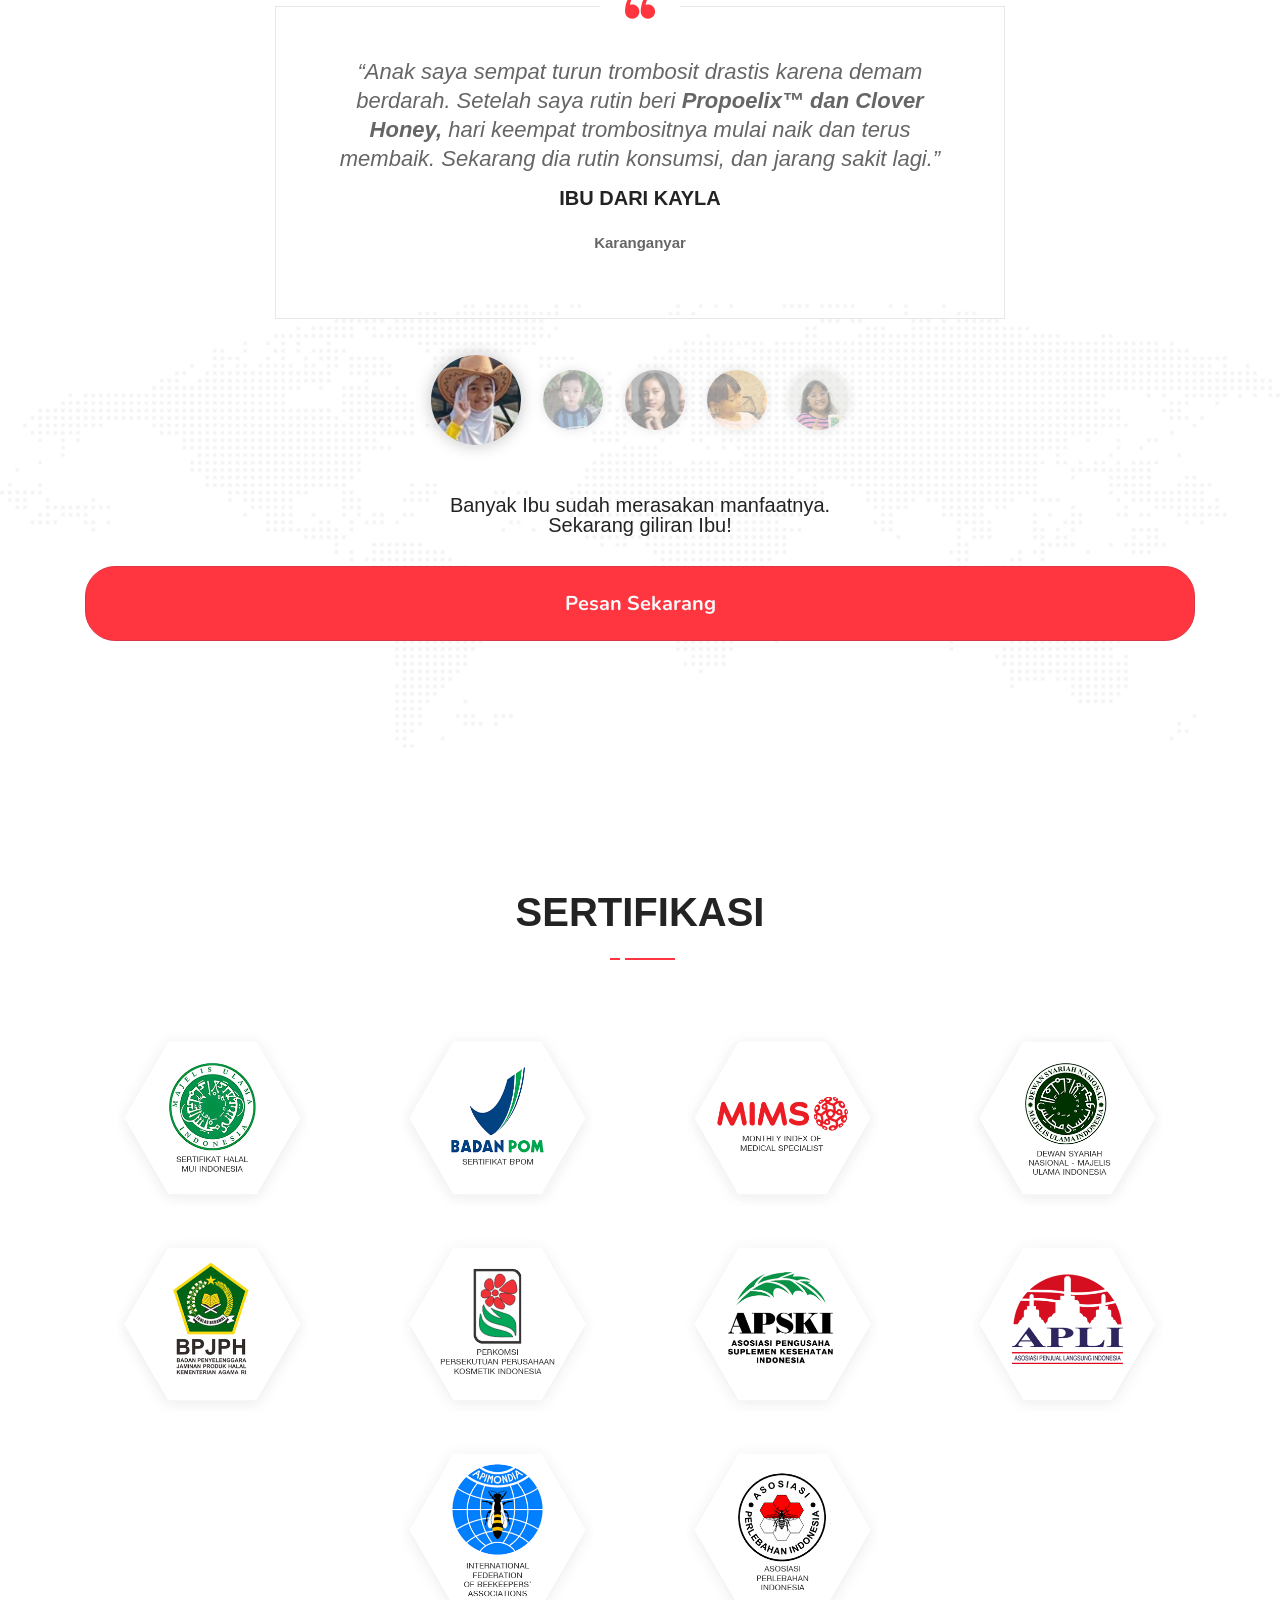
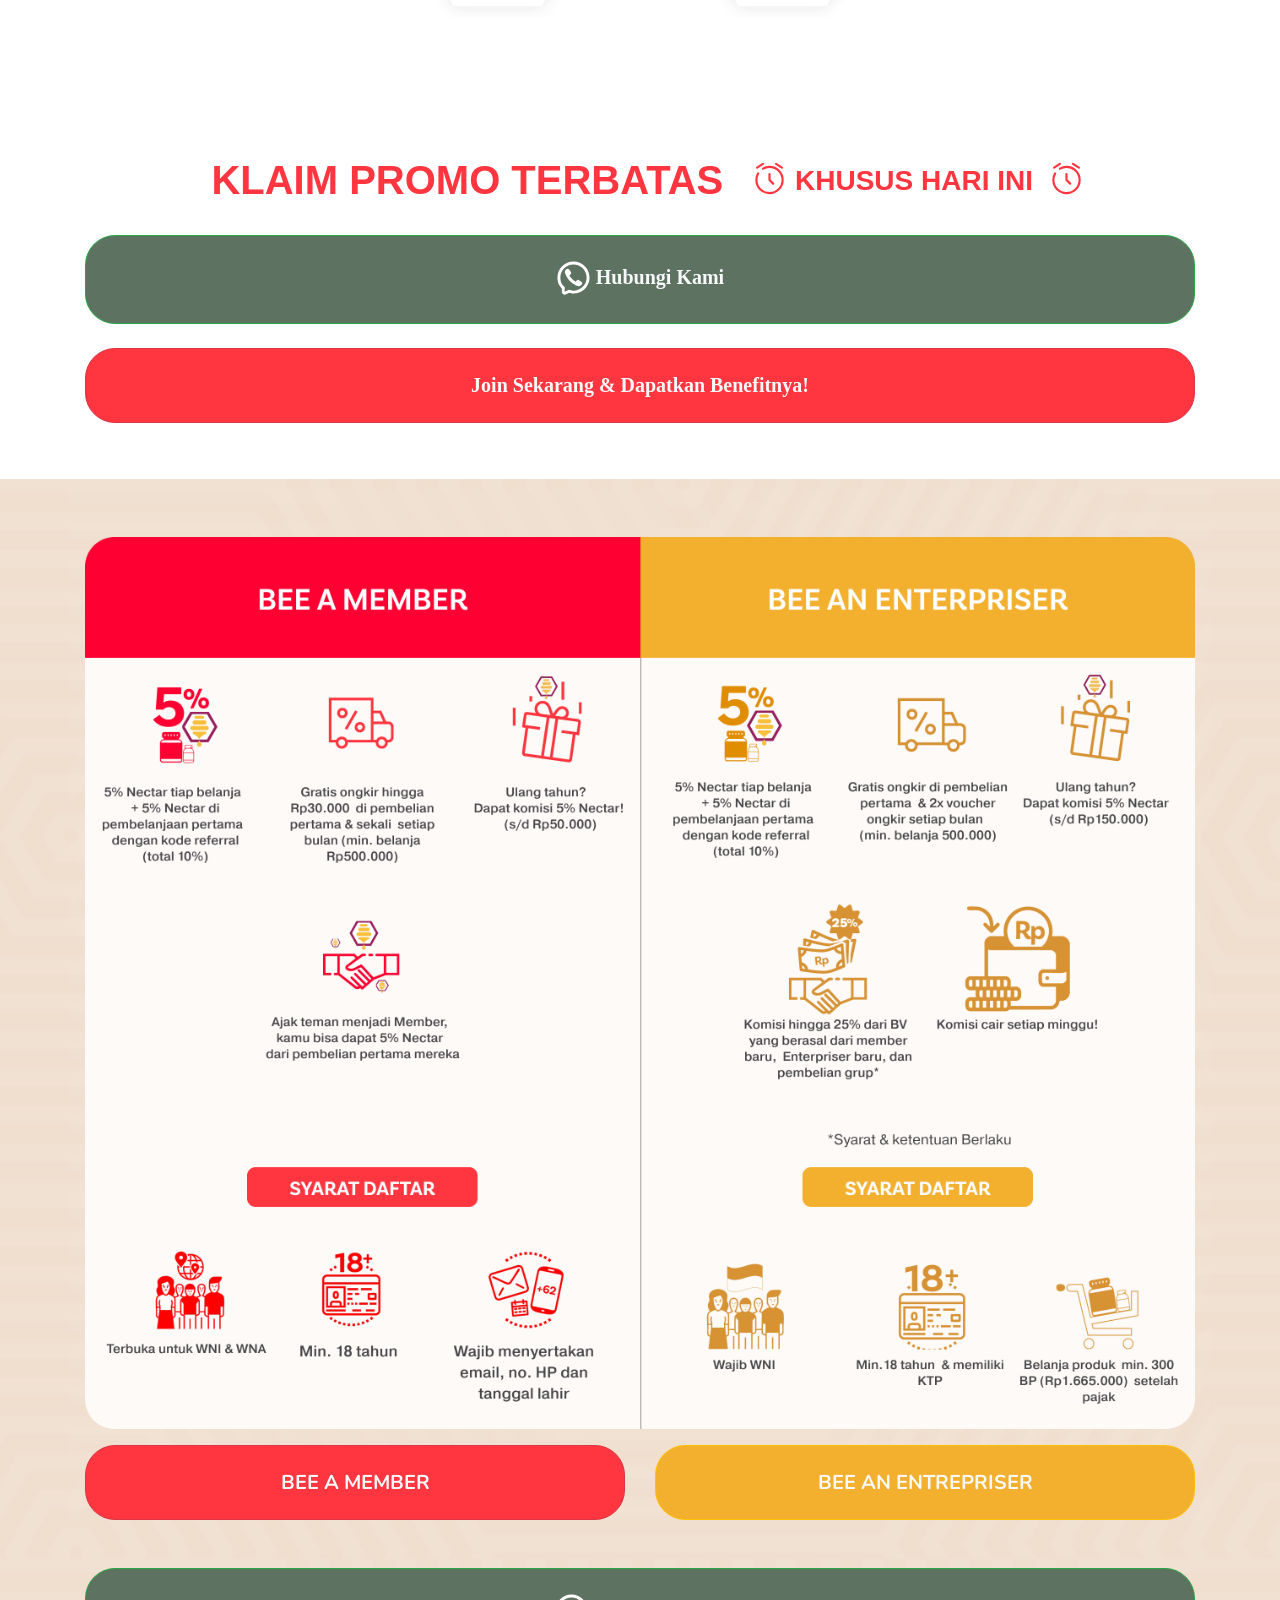
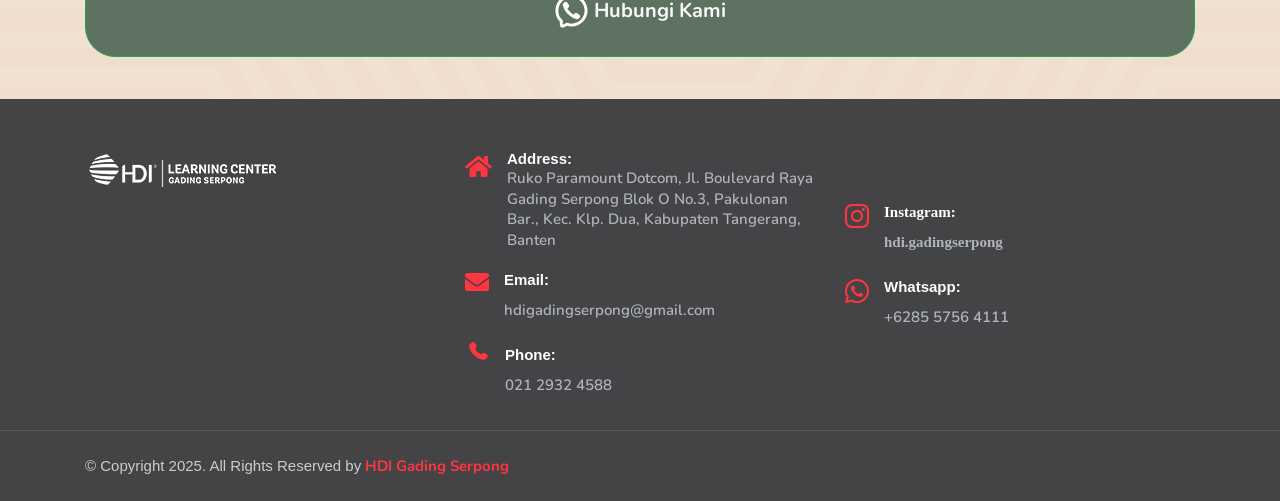
==== commit fc94ce03: "revisi1" ====
--- a/index.html
+++ b/index.html
@@ -51,7 +51,6 @@
     <div class="se-pre-con"></div>
 
     <header id="home">
-
         <nav class="navbar navbar-default navbar-sticky bootsnav on no-full">
 
             <div class="container">
@@ -79,7 +78,7 @@
                         </li>
 
                         <li>
-                            <a class="smooth-menu main-font text-light" href="#benefit">Benefit</a>
+                            <a class="smooth-menu main-font text-light" href="#benefit">why bee product</a>
                         </li>
                         <li>
                             <a class="smooth-menu main-font text-light" href="#favorit">Produk</a>
@@ -101,8 +100,6 @@
                 </div>
             </div>
         </nav>
-     
-
     </header>
 
     <div id="hero" class="banner-area solid-nav text-capitalized auto-height text-center bg-theme bg-cover" style="background-image: url(assets/img/shape/pattern-hdi.png);">
@@ -173,7 +170,7 @@
                    
                     <div class="site-heading text-center ">
                         <!-- <h2 style="color:var(--red-hdi) !important;">Benefit</h2> -->
-                        <h2 class="area-title"><img src="assets/img/icon/bee.svg    " style="width: 30px;height: 30px;" alt=""> KENAPA IBU PERLU PRODUK PERLEBAHAN?</h2>
+                        <h2 class="area-title"><img src="assets/img/icon/bee.svg    " style="width: 30px;height: 30px;" alt=""> WHY BEE PRODUCT?</h2>
                          <p class="wow fadeInLeft black-hdi text-center" style="line-height: 1.3;" data-wow-duration="1.5s"> 
                             Dari jutaan spesies, hanya <strong>lebah</strong> yang bisa hasilkan makanan alami paling kompleks di dunia.
                     </p>
@@ -676,7 +673,7 @@
                                         </div>
                                         <div class="content">
                                             <strong>Phone:</strong>
-                                            <a href="tel:2151234567">021 2932 4588</a>
+                                            <a href="tel:02129324588">021 2932 4588</a>
                                         </div>
                                     </li>
 
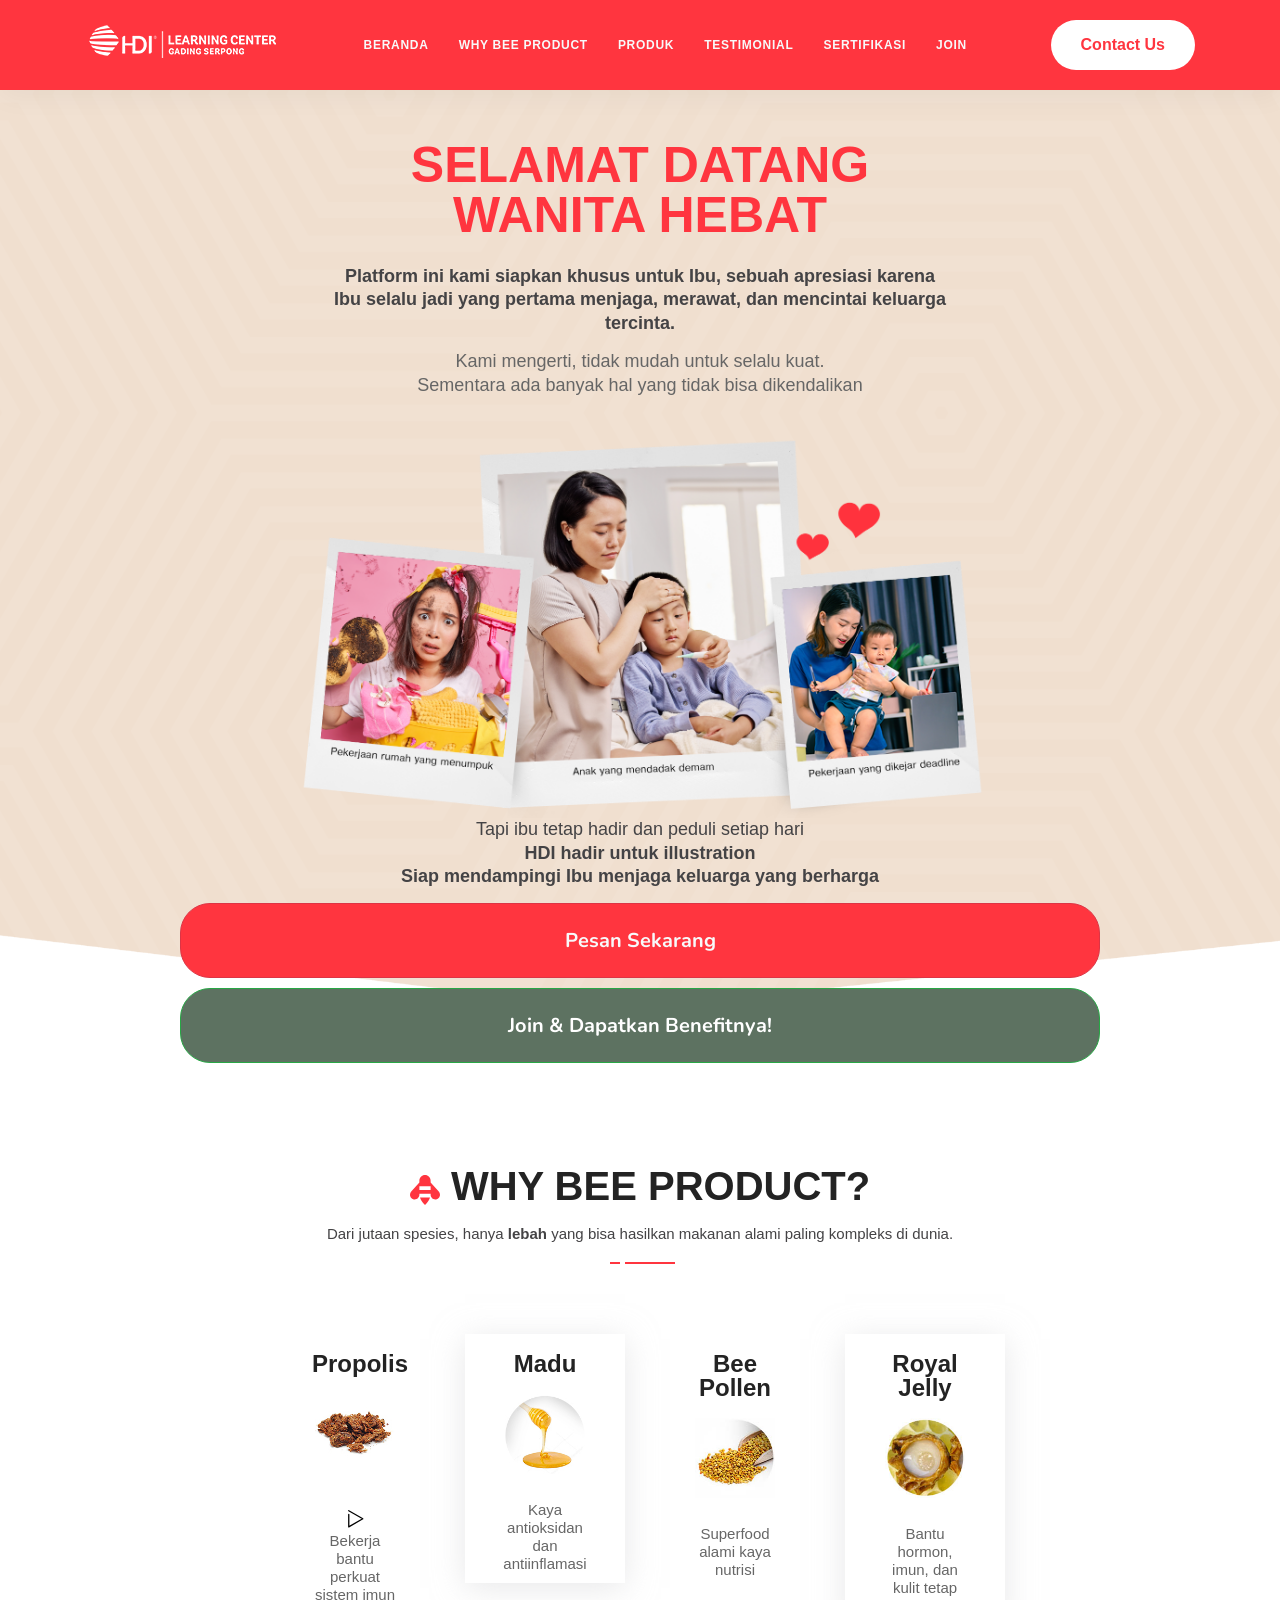
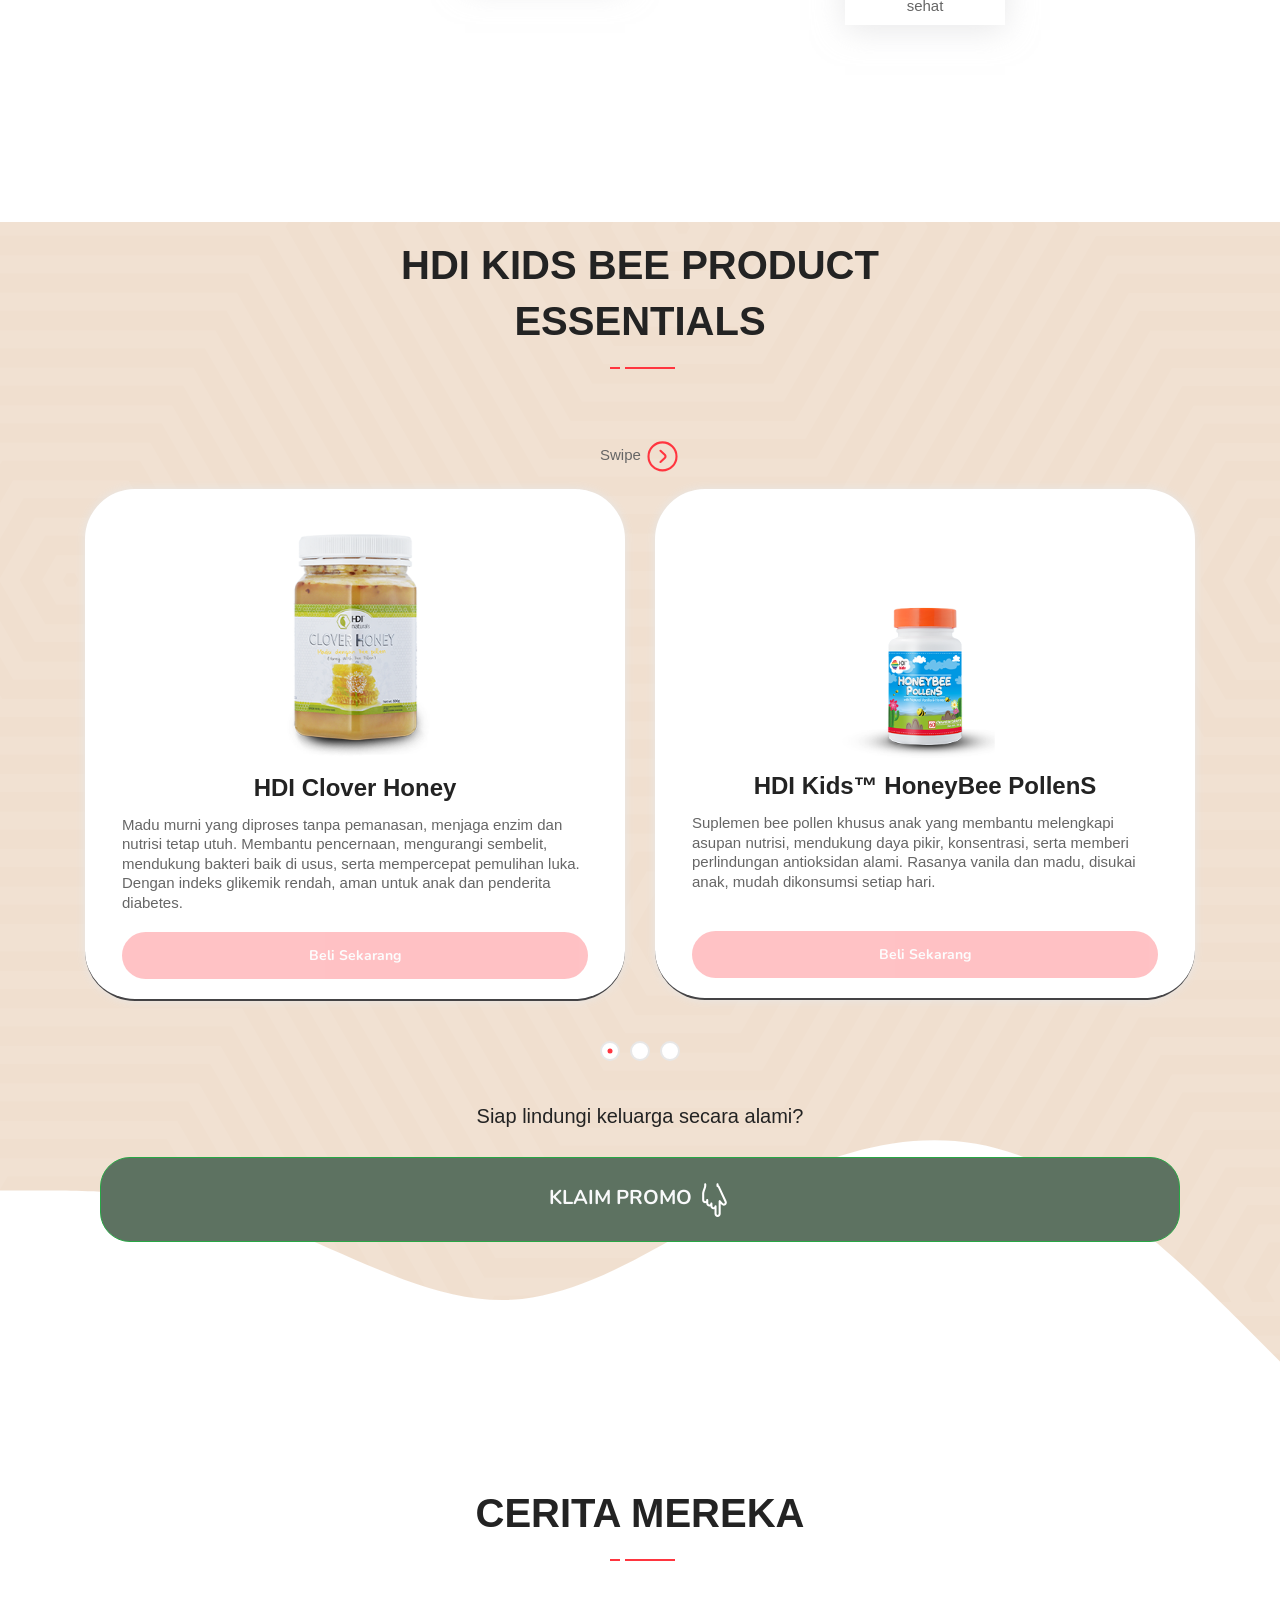
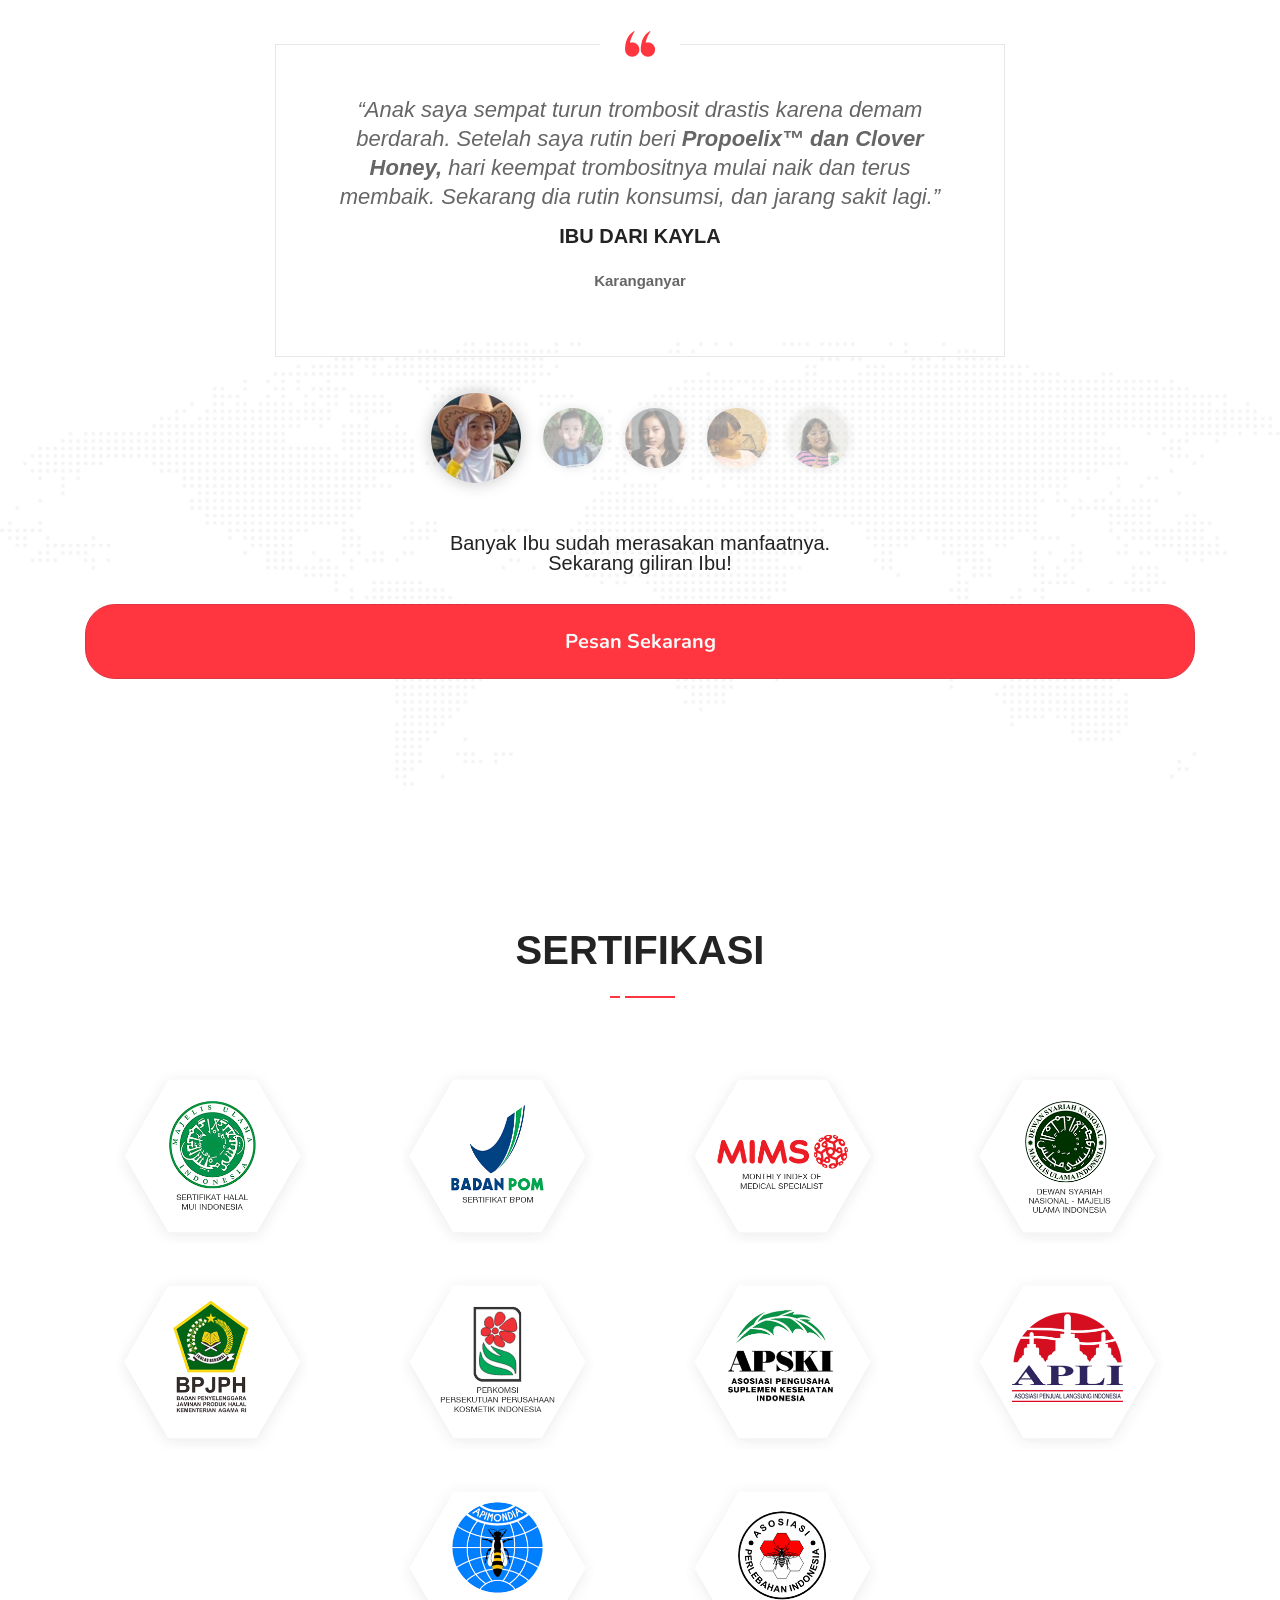
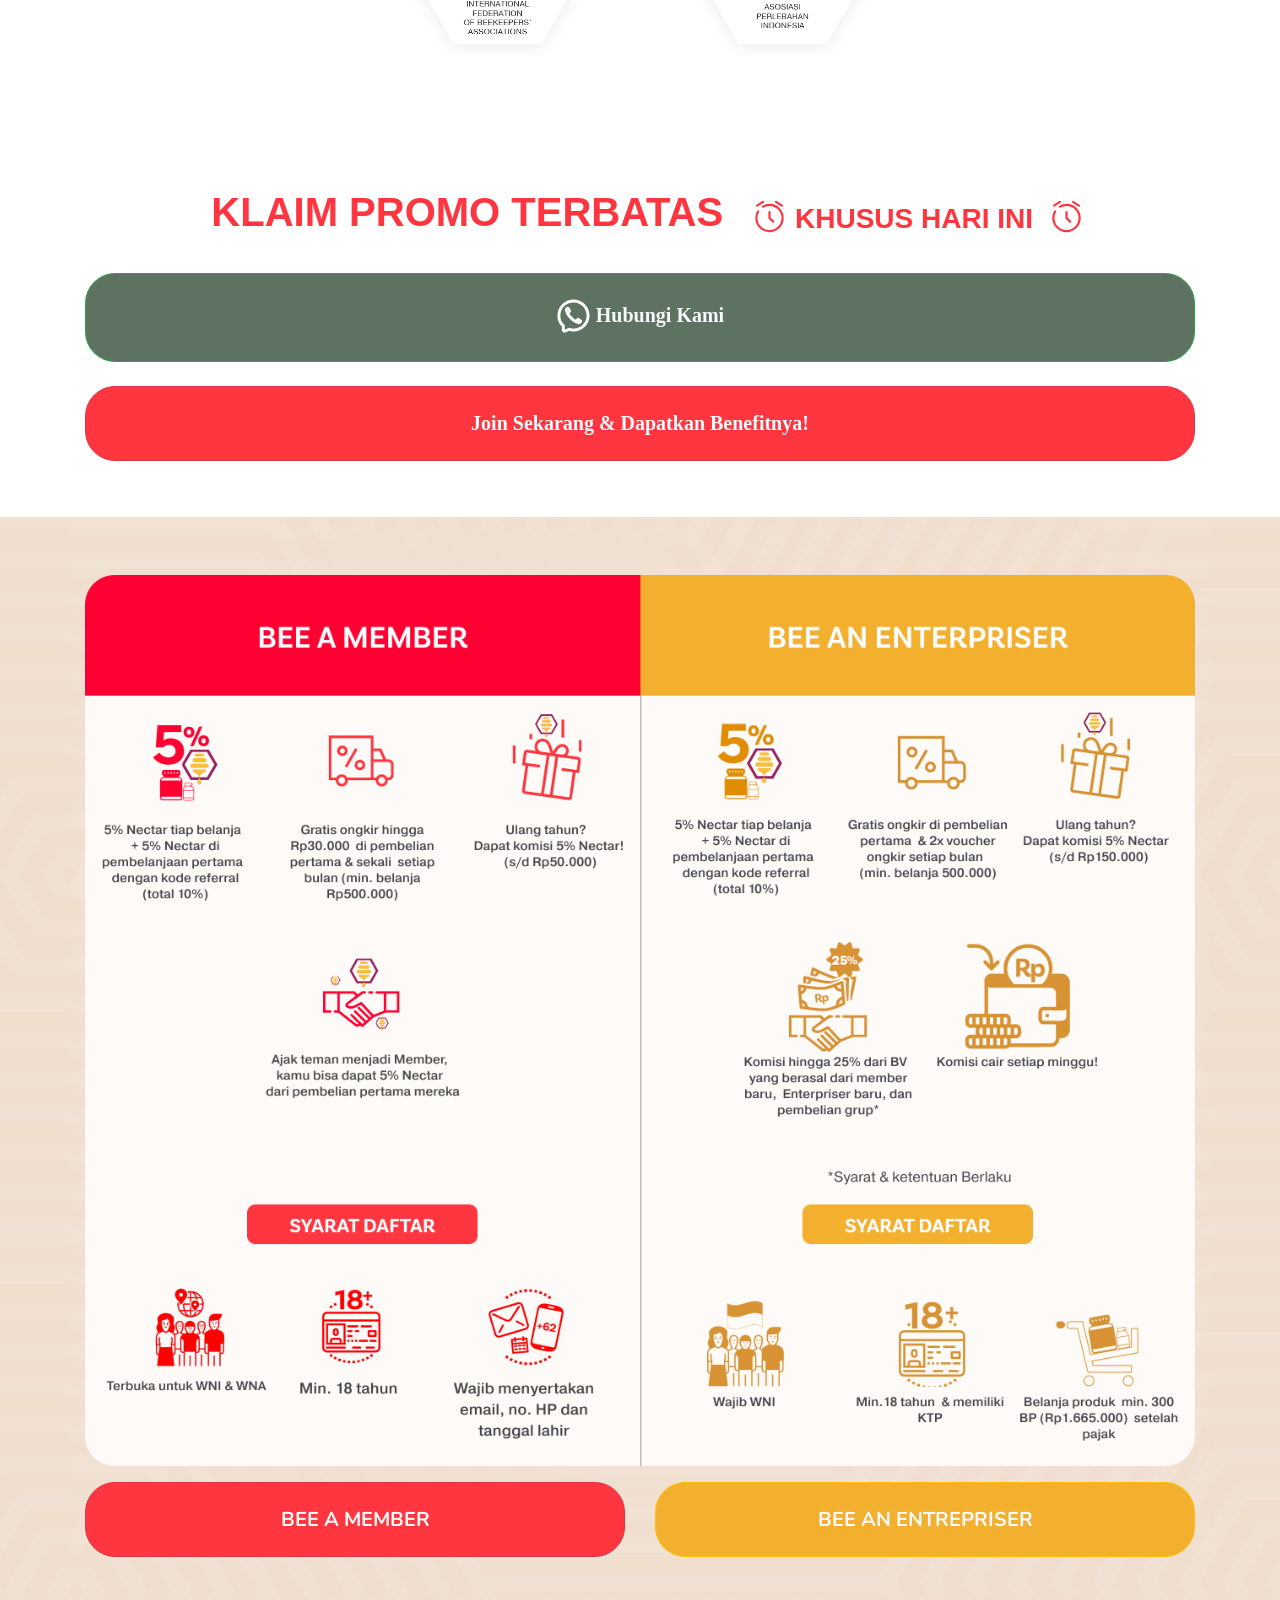
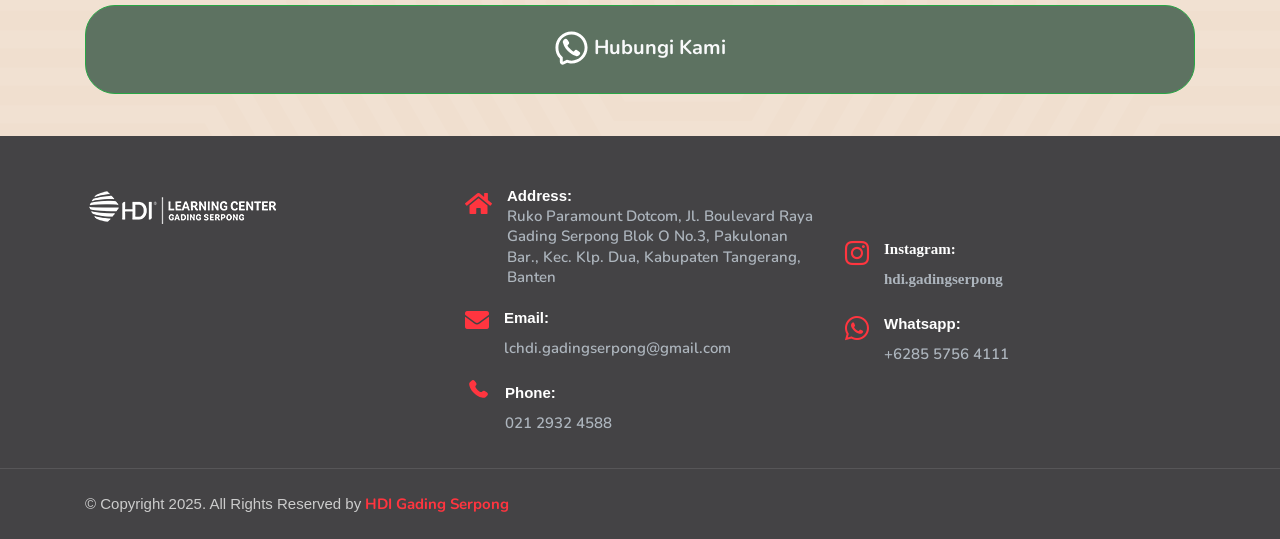
==== commit 457d31c7: "revisi navbar dikit" ====
--- a/index.html
+++ b/index.html
@@ -50,7 +50,7 @@
 
     <div class="se-pre-con"></div>
 
-    <header id="home">
+ <header id="home">
         <nav class="navbar navbar-default navbar-sticky bootsnav on no-full">
 
             <div class="container">
@@ -102,6 +102,7 @@
         </nav>
     </header>
 
+
     <div id="hero" class="banner-area solid-nav text-capitalized auto-height text-center bg-theme bg-cover" style="background-image: url(assets/img/shape/pattern-hdi.png);">
         <div class="container">
             <div class="content-box">
@@ -188,10 +189,30 @@
                         <div class="item">
                             <h4 class="mt-2">Propolis</h4>
                             <div class="icon">
+                               
                                 <img src="assets/img/illustration/4.jpg" alt="">
-                            </div>
-                            <p>Bekerja bantu perkuat sistem imun</p>
-                        </div>
+                               
+                                <a href='#'class='playBut'>
+                                    <!-- Generator: Adobe Illustrator 19.0.0, SVG Export Plug-In  -->
+                                    <svg version="1.1"
+                                    xmlns="http://www.w3.org/2000/svg" xmlns:xlink="http://www.w3.org/1999/xlink" xmlns:a="http://ns.adobe.com/AdobeSVGViewerExtensions/3.0/"
+                                    x="0px" y="0px" width="40px" height="auto" viewBox="0 0 213.7 213.7" enable-background="new 0 0 213.7 213.7"
+                                    xml:space="preserve">
+                                    <polygon class='triangle' id="XMLID_18_" fill="none" stroke-width="7" stroke-linecap="round" stroke-linejoin="round" stroke-miterlimit="10" points="
+                                        73.5,62.5 148.5,105.8 73.5,149.1 "/>
+                                    <circle class='circle' id="XMLID_17_" fill="none"  stroke-width="7" stroke-linecap="round" stroke-linejoin="round" stroke-miterlimit="10" cx="106.8" cy="106.8" r="103.3"/>
+                                    </svg>
+                                </a>
+                                
+
+                            </div>
+                            
+
+                            <p class="mb-5">Bekerja bantu perkuat sistem imun</p>        
+
+                           
+                        </div>
+                        
                     </div>
 
                     <div class="single-item col-lg-2 col-md-6  wow fadeInLeft" data-wow-duration="3s">
@@ -663,7 +684,7 @@
                                         </div>
                                         <div class="content">
                                             <strong>Email:</strong>
-                                            <a href="mailto:hdigadingserpong@gmail.com">hdigadingserpong@gmail.com</a>
+                                            <a href="mailto:lchdi.gadingserpong@gmail.com">lchdi.gadingserpong@gmail.com</a>
                                         </div>
                                     </li>
                                     <li>
@@ -756,7 +777,7 @@
         </div>
     </footer>
 
-    
+
     <script>
     const text = document.getElementById('shakingText');
     let i = 0;
@@ -767,8 +788,8 @@
       i += 0.2;
     }, 50);
     </script>
-              
-              
+
+
     <script src="assets/js/jquery-1.12.4.min.js"></script>
     <script src="assets/js/popper.min.js"></script>
     <script src="assets/js/bootstrap.min.js"></script>
--- a/assets/css/bootsnav.css
+++ b/assets/css/bootsnav.css
@@ -1513,7 +1513,7 @@
   }
 
   nav.navbar.bootsnav ul.nav > li > a {
-    font-size: 13px;
+    font-size: 12px;
     letter-spacing: 0.06em;
     padding: 35px 15px;
     text-transform: uppercase;
--- a/assets/css/style3.css
+++ b/assets/css/style3.css
@@ -5723,4 +5723,67 @@
   z-index: 999999;
   background: url(../img/preloader.gif) center no-repeat #fff;
   text-align: center;
-}+}
+
+
+
+.circle {
+  stroke: #f8aa28;
+  stroke-dasharray: 650;
+  stroke-dashoffset: 650;
+  -webkit-transition: all 0.5s ease-in-out;
+  opacity: 0.3;
+}
+
+.playBut {
+/*  border: 1px solid red;*/
+  display: inline-block;
+  -webkit-transition: all 0.5s ease;
+  
+  .triangle {
+    -webkit-transition: all 0.7s ease-in-out;
+    stroke-dasharray: 240;
+    stroke-dashoffset: 480;
+    stroke: #000;
+    transform: translateY(0) 
+   }
+  
+  
+  &:hover {
+    
+    .triangle {
+      stroke-dashoffset: 0;
+      opacity: 1;
+      stroke: #f8aa28;
+      animation: nudge 0.7s ease-in-out;
+      
+      @keyframes nudge{
+        0% {
+          transform: translateX(0)  
+        }
+        30% {
+          transform: translateX(-5px)
+        }
+        50% {
+          transform: translateX(5px)
+        }
+        70% {
+          transform: translateX(-2px)
+        }
+        100% {
+          transform: translateX(0)
+        }
+      }
+    }
+    
+    .circle {
+      stroke-dashoffset: 0;
+      opacity: 1;
+    }
+    
+  }
+}
+  
+
+  
+  
